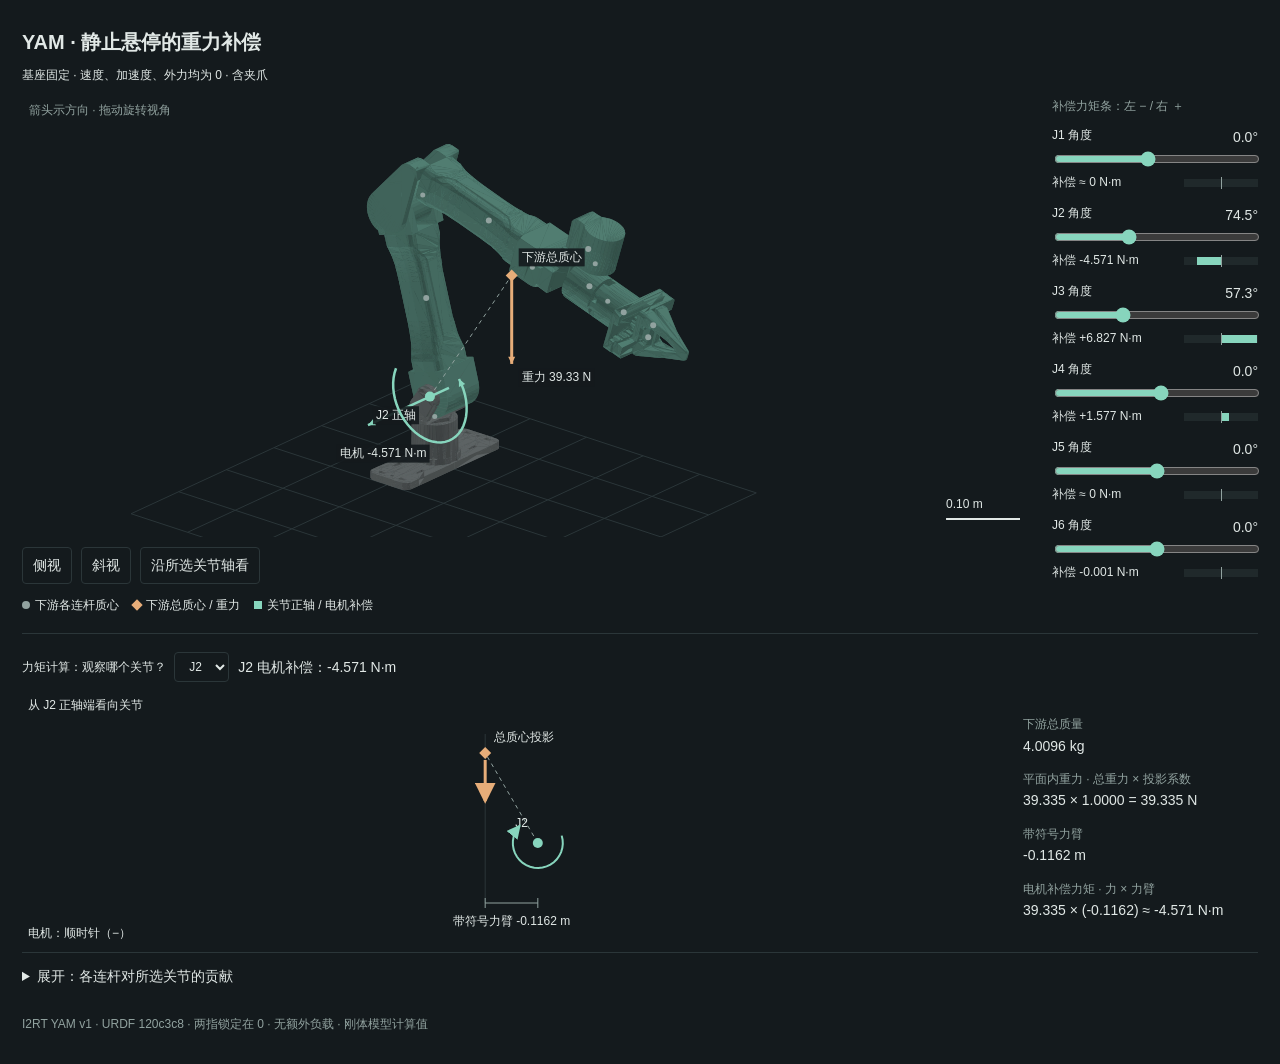
==== docs/labs/gravity.html @ b7fd0e37 "Publish interactive robot dynamics course" ====
<!doctype html><html lang="zh-CN"><head><meta charset="utf-8"><meta name="viewport" content="width=device-width,initial-scale=1"><title>YAM 重力补偿实验</title><style>
:root{color-scheme:dark;--foreground:#e1e8e6;--muted:#20292b;--muted-foreground:#91a29f;--background:#141a1d;--border:#2b3639;--viz-series-1:#87d5bd;--viz-series-2:#e7ad79}
*{box-sizing:border-box}body{margin:0;padding:18px 22px;background:var(--background);color:var(--foreground);font:14px/1.6 'PingFang SC','Microsoft YaHei',sans-serif}h3{font-size:20px}button,input,select{font:inherit}button{cursor:pointer}button,select{border:1px solid var(--border);background:var(--background);border-radius:4px;color:var(--foreground);padding:6px 10px}input[type=range]{width:100%;accent-color:var(--viz-series-1)}.text-small{font-size:12px}.tabular-nums{font-variant-numeric:tabular-nums}.viz-row,.viz-controls{display:flex;gap:9px;flex-wrap:wrap;align-items:center;margin:10px 0}.form-label{font-size:12px}.form-select{margin-left:5px}.table-responsive{overflow:auto}table{border-collapse:collapse;width:100%;font-size:12px}td,th{text-align:left;padding:8px;border-bottom:1px solid var(--border)}hr{border:0;border-top:1px solid var(--border);margin:18px 0}details{border-top:1px solid var(--border);padding:12px 0}summary{cursor:pointer}button:focus-visible,input:focus-visible,select:focus-visible{outline:3px solid #b87326;outline-offset:3px}@media(max-width:580px){body{padding:14px 12px}}
</style></head><body><!-- I2RT model and reduced geometry: MIT License

Copyright (c) I2RT Robotics

Permission is hereby granted, free of charge, to any person obtaining a copy of this software and associated documentation files (the “Software”), to deal in the Software without restriction, including without limitation the rights to use, copy, modify, merge, publish, distribute, sublicense, and/or sell copies of the Software, and to permit persons to whom the Software is furnished to do so, subject to the following conditions:

The above copyright notice and this permission notice shall be included in all copies or substantial portions of the Software.

THE SOFTWARE IS PROVIDED “AS IS”, WITHOUT WARRANTY OF ANY KIND, EXPRESS OR IMPLIED, INCLUDING BUT NOT LIMITED TO THE WARRANTIES OF MERCHANTABILITY, FITNESS FOR A PARTICULAR PURPOSE AND NONINFRINGEMENT. IN NO EVENT SHALL THE AUTHORS OR COPYRIGHT HOLDERS BE LIABLE FOR ANY CLAIM, DAMAGES OR OTHER LIABILITY, WHETHER IN AN ACTION OF CONTRACT, TORT OR OTHERWISE, ARISING FROM, OUT OF OR IN CONNECTION WITH THE SOFTWARE OR THE USE OR OTHER DEALINGS IN THE SOFTWARE.
 --><div id="yam-gravity-explorer">
  <h3>YAM · 静止悬停的重力补偿</h3>
  <div class="text-small">基座固定 · 速度、加速度、外力均为 0 · 含夹爪</div>
  <div class="yg-main">
    <div class="yg-scene">
      <canvas id="yg-canvas" role="img" aria-label="YAM 机械臂：所选关节轴、下游连杆、总质心和重力；拖动可旋转视角"></canvas>
      <div class="viz-row">
        <button type="button" class="btn btn-ghost" id="yg-side">侧视</button>
        <button type="button" class="btn btn-ghost" id="yg-iso">斜视</button>
        <button type="button" class="btn btn-ghost" id="yg-axis">沿所选关节轴看</button>
      </div>
      <div class="yg-legend text-small"><span><i class="yg-dot"></i>下游各连杆质心</span><span><i class="yg-com"></i>下游总质心 / 重力</span><span><i class="yg-axis"></i>关节正轴 / 电机补偿</span></div>
    </div>
    <div><div class="text-small yg-bar-caption">补偿力矩条：左 − / 右 ＋</div><div id="yg-sliders" aria-label="六个关节角度与重力补偿力矩"></div></div>
  </div>
  <hr>
  <div class="viz-controls">
    <label class="form-label" for="yg-selected">力矩计算：观察哪个关节？
      <select class="form-select" id="yg-selected"><option value="0">J1</option><option value="1" selected>J2</option><option value="2">J3</option><option value="3">J4</option><option value="4">J5</option><option value="5">J6</option></select>
    </label>
    <div id="yg-result" class="tabular-nums" aria-live="polite"></div>
  </div>
  <div class="yg-calculation">
    <svg id="yg-plane" role="img" aria-label="从关节正轴端向关节看：重力在转动平面内的分量、带符号力臂与电机补偿方向"></svg>
    <div class="yg-numbers tabular-nums">
      <div><span class="text-small">下游总质量</span><div id="yg-mass"></div></div>
      <div><span class="text-small" data-tooltip="投影系数为关节轴与重力夹角的正弦；重力垂直关节轴时为 1，平行时为 0。">平面内重力 · 总重力 × 投影系数</span><div id="yg-force"></div></div>
      <div><span class="text-small">带符号力臂</span><div id="yg-arm"></div></div>
      <div><span class="text-small">电机补偿力矩 · 力 × 力臂</span><div id="yg-product"></div></div>
    </div>
  </div>
  <details id="yg-breakdown">
    <summary>展开：各连杆对所选关节的贡献</summary>
    <svg id="yg-contributions" role="img" aria-label="下游各连杆对所选关节的重力补偿力矩贡献"></svg>
    <div class="table-responsive"><table class="table table-sm tabular-nums"><thead><tr><th>URDF 连杆</th><th>质量 / kg</th><th>带符号力臂 / m</th><th>补偿 / N·m</th></tr></thead><tbody id="yg-link-rows"></tbody><tfoot><tr><th>合计</th><td id="yg-mass-sum"></td><td>—</td><td id="yg-torque-sum"></td></tr></tfoot></table></div>
  </details>
  <div class="yg-source text-small">I2RT YAM v1 · URDF 120c3c8 · 两指锁定在 0 · 无额外负载 · 刚体模型计算值</div>
</div>
<style>
 #yam-gravity-explorer { display:flow-root; width:100%; color:var(--foreground); padding-bottom:12px; }
 #yam-gravity-explorer h3 { margin:8px 0; }
 #yam-gravity-explorer .yg-main { display:grid; grid-template-columns:minmax(0,1fr) 206px; gap:18px; margin:12px 0; }
 #yam-gravity-explorer .yg-scene { min-width:0; }
 #yam-gravity-explorer #yg-canvas { width:100%; height:440px; display:block; touch-action:none; cursor:grab; }
 #yam-gravity-explorer #yg-sliders { display:grid; grid-template-columns:1fr; gap:12px; align-content:start; }
 #yam-gravity-explorer .yg-bar-caption { margin-bottom:10px; color:var(--muted-foreground); }
 #yam-gravity-explorer .yg-slider-head { display:flex; justify-content:space-between; gap:8px; }
 #yam-gravity-explorer .yg-torque { display:flex; align-items:center; justify-content:space-between; gap:10px; }
 #yam-gravity-explorer .yg-meter { width:74px; flex-shrink:0; height:8px; position:relative; background:var(--muted); }
 #yam-gravity-explorer .yg-meter:after { content:''; position:absolute; left:50%; top:-2px; height:12px; width:1px; background:var(--muted-foreground); }
 #yam-gravity-explorer .yg-meter-fill { position:absolute; height:8px; background:var(--viz-series-1); }
 #yam-gravity-explorer .yg-legend { display:flex; flex-wrap:wrap; gap:6px 14px; margin-top:12px; }
 #yam-gravity-explorer .yg-legend span { display:flex; align-items:center; gap:5px; }
 #yam-gravity-explorer .yg-legend i { display:inline-block; width:8px; height:8px; }
 #yam-gravity-explorer .yg-dot { background:var(--muted-foreground); border-radius:50%; }
 #yam-gravity-explorer .yg-com { background:var(--viz-series-2); transform:rotate(45deg); }
 #yam-gravity-explorer .yg-axis { background:var(--viz-series-1); }
 #yam-gravity-explorer .yg-calculation { display:grid; grid-template-columns:minmax(0,1fr) 235px; gap:22px; align-items:center; margin:12px 0; }
 #yam-gravity-explorer .yg-numbers { display:grid; gap:10px; }
 #yam-gravity-explorer #yg-plane, #yam-gravity-explorer #yg-contributions { display:block; width:100%; }
 #yam-gravity-explorer #yg-contributions { margin-top:12px; }
 #yam-gravity-explorer .yg-source { margin-top:16px; color:var(--muted-foreground); }
 #yam-gravity-explorer .yg-numbers .text-small { color:var(--muted-foreground); }
 @media(max-width:580px) {
   #yam-gravity-explorer .yg-main { grid-template-columns:1fr; gap:16px; }
   #yam-gravity-explorer #yg-canvas { height:330px; }
   #yam-gravity-explorer #yg-sliders { grid-template-columns:repeat(2,minmax(0,1fr)); gap:18px 16px; }
   #yam-gravity-explorer .yg-calculation { grid-template-columns:1fr; gap:10px; }
   #yam-gravity-explorer .yg-numbers { grid-template-columns:repeat(2,minmax(0,1fr)); gap:12px; }
   #yam-gravity-explorer .yg-torque { flex-wrap:wrap; gap:4px; }
 }
</style>
<script>
/* Rigid-body inverse dynamics in world coordinates. SI units throughout. */
const YamDynamics = (() => {
  const add=(a,b)=>a.map((x,i)=>x+b[i]), sub=(a,b)=>a.map((x,i)=>x-b[i]), scale=(a,s)=>a.map(x=>x*s);
  const dot=(a,b)=>a.reduce((s,x,i)=>s+x*b[i],0), cross=(a,b)=>[a[1]*b[2]-a[2]*b[1],a[2]*b[0]-a[0]*b[2],a[0]*b[1]-a[1]*b[0]];
  const eye=()=>[[1,0,0],[0,1,0],[0,0,1]], zeros=n=>Array(n).fill(0);
  const transpose=A=>A[0].map((_,i)=>A.map(r=>r[i]));
  const mv=(A,v)=>A.map(r=>dot(r,v));
  const mm=(A,B)=>A.map(r=>transpose(B).map(c=>dot(r,c)));
  const axisRot=(axis,t)=>{
    const [x,y,z]=axis, c=Math.cos(t),s=Math.sin(t),d=1-c;
    return [[c+x*x*d,x*y*d-z*s,x*z*d+y*s],[y*x*d+z*s,c+y*y*d,y*z*d-x*s],[z*x*d-y*s,z*y*d+x*s,c+z*z*d]];
  };
  const rpy=([r,p,y])=>mm(mm(axisRot([0,0,1],y),axisRot([0,1,0],p)),axisRot([1,0,0],r));
  function forward(model,q,qd=zeros(6),qdd=zeros(6)) {
    const frames={}; const root=model.links[model.root];
    frames[model.root]={p:[0,0,0],R:eye(),w:[0,0,0],alpha:[0,0,0],a:[0,0,0],ancestors:[],link:root};
    const axes=[], origins=[], jointFrames=[];
    let active=0;
    for (const joint of model.joints) {
      const parent=frames[joint.parent], arm=mv(parent.R,joint.origin.xyz), p=add(parent.p,arm);
      const R0=mm(parent.R,rpy(joint.origin.rpy)), axis=mv(R0,joint.axis);
      let R=R0, w=parent.w.slice(),alpha=parent.alpha.slice();
      let a=add(parent.a,add(cross(parent.alpha,arm),cross(parent.w,cross(parent.w,arm))));
      const ancestors=parent.ancestors.slice();
      if(joint.active) {
        R=mm(R0,axisRot(joint.axis,q[active]));
        w=add(parent.w,scale(axis,qd[active]));
        alpha=add(parent.alpha,add(scale(axis,qdd[active]),scale(cross(parent.w,axis),qd[active])));
        ancestors.push(active);axes.push(axis);origins.push(p);jointFrames.push({p,axis,R,name:joint.name});active++;
      }
      if(!joint.active && joint.lockedPosition!==0) throw Error('This demo locks both fingers at zero.');
      frames[joint.child]={p,R,w,alpha,a,ancestors,link:model.links[joint.child]};
    }
    for(const frame of Object.values(frames)) {
      const rc=mv(frame.R,frame.link.inertial.xyz);
      frame.com=add(frame.p,rc);
      frame.ac=add(frame.a,add(cross(frame.alpha,rc),cross(frame.w,cross(frame.w,rc))));
      const Ri=mm(frame.R,rpy(frame.link.inertial.rpy));
      frame.Iworld=mm(mm(Ri,frame.link.inertia),transpose(Ri));
    }
    const tcpFrame=frames[model.tcpLink];
    const tcp=add(tcpFrame.p,mv(tcpFrame.R,model.tcpOffset));
    const Jv=axes.map((axis,j)=>cross(axis,sub(tcp,origins[j])));
    return {frames,axes,origins,jointFrames,tcp,Jv};
  }
  function inverse(model,q,qd,qdd,gravity=[0,0,-9.81]) {
    const fk=forward(model,q,qd,qdd), tau=zeros(6), byLink={};
    for(const [name,f] of Object.entries(fk.frames)) {
      const F=scale(sub(f.ac,gravity),f.link.mass);
      const N=add(mv(f.Iworld,f.alpha),cross(f.w,mv(f.Iworld,f.w)));
      const row=zeros(6);
      for(const j of f.ancestors) row[j]=dot(fk.axes[j],add(cross(sub(f.com,fk.origins[j]),F),N));
      row.forEach((x,j)=>tau[j]+=x);byLink[name]=row;
    }
    return {tau,byLink,fk};
  }
  function mass(model,q) {
    const Z=zeros(6), M=Array.from({length:6},()=>zeros(6));
    for(let j=0;j<6;j++){const a=zeros(6);a[j]=1;const col=inverse(model,q,Z,a,[0,0,0]).tau;for(let i=0;i<6;i++)M[i][j]=col[i];}
    return M;
  }
  function external(fk,force=[0,0,0],moment=[0,0,0]) {
    return fk.axes.map((axis,j)=>dot(fk.Jv[j],force)+dot(axis,moment));
  }
  function compute(model,q,qd,qdd,force=[0,0,0],moment=[0,0,0],gravity=[0,0,-9.81]) {
    const Z=zeros(6),G=inverse(model,q,Z,Z,gravity),C=inverse(model,q,qd,Z,[0,0,0]);
    const A=inverse(model,q,Z,qdd,[0,0,0]),M=mass(model,q),ext=external(G.fk,force,moment);
    const tau=A.tau.map((v,i)=>v+C.tau[i]+G.tau[i]-ext[i]);
    return {M,acc:A.tau,vel:C.tau,g:G.tau,ext,tau,fk:G.fk,gravityByLink:G.byLink};
  }
  function massFromJacobians(model,q) {
    const fk=forward(model,q),M=Array.from({length:6},()=>zeros(6));
    for(const f of Object.values(fk.frames)) for(const i of f.ancestors) for(const j of f.ancestors) {
      const vi=cross(fk.axes[i],sub(f.com,fk.origins[i])),vj=cross(fk.axes[j],sub(f.com,fk.origins[j]));
      M[i][j]+=f.link.mass*dot(vi,vj)+dot(fk.axes[i],mv(f.Iworld,fk.axes[j]));
    }
    return M;
  }
  const potential=(model,q)=>Object.values(forward(model,q).frames).reduce((v,f)=>v+f.link.mass*9.81*f.com[2],0);
  function coriolisMatrix(model,q,v) {
    const eps=1e-5, derivatives=[];
    for(let k=0;k<6;k++){
      const p=q.slice(),m=q.slice();p[k]+=eps;m[k]-=eps;
      const P=massFromJacobians(model,p),N=massFromJacobians(model,m);
      derivatives.push(P.map((row,i)=>row.map((x,j)=>(x-N[i][j])/(2*eps))));
    }
    return Array.from({length:6},(_,i)=>Array.from({length:6},(_,j)=>v.reduce((sum,vk,k)=>sum+.5*(derivatives[k][i][j]+derivatives[j][i][k]-derivatives[i][j][k])*vk,0)));
  }
  return {add,sub,scale,dot,cross,eye,transpose,mv,mm,axisRot,rpy,forward,inverse,mass,external,compute,massFromJacobians,potential,coriolisMatrix};
})();
if(typeof module!=='undefined' && module.exports)module.exports=YamDynamics;

const YAM_GRAVITY_MODEL = {"name":"I2RT YAM v1","commit":"120c3c81400171174604e503943f8d1ebc891058","source":"https://github.com/i2rt-robotics/i2rt/blob/120c3c81400171174604e503943f8d1ebc891058/i2rt/robot_models/arm/yam/v1/yam.urdf","root":"base","tcpLink":"gripper","tcpOffset":[0,0,0],"links":{"base":{"name":"base","mass":0.873654,"inertial":{"xyz":[-3.8391e-05,2.4007e-05,0.024768],"rpy":[0.0,1.5708,3.1416]},"inertia":[[0.00157059,-9.4753e-07,2.04071e-07],[-9.4753e-07,0.000678307,2.44292e-07],[2.04071e-07,2.44292e-07,0.00169404]],"visual":{"xyz":[0.037496,0.046401,0.1875],"rpy":[0.0,1.5708,3.1416]},"mesh":{"vertices":[[0.11596,0.0168,0.04555],[0.1162,0.01742,0.04904],[0.11601,0.02225,0.04368],[0.11583,0.01868,0.05089],[0.11592,0.02196,0.05608],[0.1144,0.02527,0.02474],[0.1144,0.02486,0.0289],[0.1144,0.02438,0.03556],[0.11522,0.02404,0.04057],[0.11532,0.02431,0.04517],[0.1152,0.02525,0.05027],[0.11614,0.02269,0.05626],[0.1144,0.03119,0.02033],[0.1144,0.02911,0.02447],[0.1144,0.02927,0.02941],[0.1144,0.02765,0.03442],[0.1144,0.02765,0.04057],[0.1144,0.02926,0.04556],[0.11461,0.02888,0.05056],[0.1144,0.03112,0.0546],[0.1144,0.03708,0.01686],[0.1144,0.0347,0.01954],[0.1144,0.03333,0.0237],[0.1144,0.03333,0.05129],[0.1144,0.03473,0.05542],[0.1144,0.03707,0.05812],[0.1144,0.03919,0.01572],[0.1144,0.04018,0.01961],[0.1144,0.04011,0.05536],[0.1144,0.03964,0.0594],[0.1144,0.04614,0.01213],[0.1144,0.04382,0.01404],[0.1144,0.0458,0.01853],[0.1144,0.04577,0.05646],[0.1144,0.04385,0.06097],[0.1144,0.04614,0.06286],[0.1144,0.04769,0.01236],[0.1144,0.04915,0.01411],[0.1144,0.05036,0.01901],[0.1144,0.05041,0.05598],[0.1144,0.04921,0.06086],[0.1144,0.04769,0.06264],[0.1144,0.05506,0.01646],[0.1144,0.05607,0.01926],[0.1144,0.05607,0.05573],[0.1144,0.05515,0.05852],[0.1144,0.05935,0.01985],[0.1144,0.06132,0.02585],[0.1144,0.0613,0.04916],[0.1144,0.05941,0.05514],[0.1144,0.06321,0.02182],[0.1144,0.06553,0.02355],[0.1144,0.06354,0.02943],[0.1144,0.06523,0.03516],[0.1144,0.06523,0.03986],[0.1144,0.06353,0.04558],[0.1144,0.06548,0.05148],[0.1144,0.06337,0.05299],[0.1144,0.06848,0.02556],[0.1144,0.06796,0.02896],[0.1144,0.06874,0.03561],[0.1144,0.0688,0.03969],[0.1144,0.06794,0.0461],[0.1144,0.06848,0.04943],[0.1195,0.01742,0.02595],[0.1195,0.016,0.0307],[0.1195,0.01525,0.03581],[0.1195,0.01525,0.03919],[0.1195,0.01644,0.04509],[0.1195,0.02058,0.01999],[0.1195,0.01883,0.02288],[0.1195,0.02223,0.04348],[0.1195,0.02178,0.05641],[0.1195,0.02364,0.01623],[0.1195,0.02529,0.02474],[0.1195,0.02485,0.0289],[0.1195,0.02425,0.03562],[0.1195,0.02405,0.04018],[0.1195,0.02304,0.04294],[0.1195,0.02274,0.0563],[0.1195,0.02378,0.05892],[0.1195,0.03032,0.01076],[0.1195,0.02752,0.01266],[0.1195,0.03115,0.02036],[0.1195,0.02847,0.02386],[0.1195,0.02891,0.03027],[0.1195,0.02765,0.03442],[0.1195,0.02765,0.04057],[0.1195,0.02882,0.0445],[0.1195,0.02855,0.05122],[0.1195,0.03122,0.0547],[0.1195,0.02752,0.06233],[0.1195,0.03032,0.06423],[0.1195,0.03391,0.00894],[0.1195,0.03709,0.01686],[0.1195,0.03463,0.01913],[0.1195,0.03333,0.0237],[0.1195,0.03333,0.05129],[0.1195,0.03478,0.05568],[0.1195,0.0371,0.05815],[0.1195,0.03398,0.06608],[0.1195,0.03969,0.00703],[0.1195,0.03956,0.01562],[0.1195,0.04036,0.01956],[0.1195,0.04036,0.05543],[0.1195,0.03918,0.05927],[0.1195,0.03969,0.06797],[0.1195,0.04461,0.00639],[0.1195,0.04613,0.01213],[0.1195,0.04385,0.014],[0.1195,0.04467,0.01859],[0.1195,0.04537,0.05644],[0.1195,0.04384,0.06097],[0.1195,0.04613,0.06286],[0.1195,0.04461,0.0686],[0.1195,0.04977,0.00648],[0.1195,0.0477,0.01236],[0.1195,0.0492,0.01412],[0.1195,0.05047,0.01901],[0.1195,0.05047,0.05598],[0.1195,0.04912,0.0609],[0.1195,0.0477,0.06263],[0.1195,0.04977,0.06851],[0.1195,0.05311,0.00703],[0.1195,0.05636,0.00793],[0.1195,0.05518,0.01648],[0.1195,0.05633,0.01895],[0.1195,0.05633,0.05605],[0.1195,0.05509,0.05853],[0.1195,0.05636,0.06706],[0.1195,0.05311,0.06797],[0.1195,0.06117,0.01007],[0.1195,0.05962,0.01951],[0.1195,0.06083,0.02524],[0.1195,0.06083,0.04975],[0.1195,0.05957,0.05552],[0.1195,0.06119,0.06492],[0.1195,0.06528,0.01266],[0.1195,0.06337,0.022],[0.1195,0.06542,0.0235],[0.1195,0.06413,0.0308],[0.1195,0.06526,0.03545],[0.1195,0.06526,0.03955],[0.1195,0.06398,0.0445],[0.1195,0.06547,0.05146],[0.1195,0.06319,0.0532],[0.1195,0.06528,0.06233],[0.1195,0.06909,0.01614],[0.1195,0.07222,0.01999],[0.1195,0.06847,0.02556],[0.1195,0.06792,0.02878],[0.1195,0.06877,0.03543],[0.1195,0.0688,0.03956],[0.1195,0.06795,0.0461],[0.1195,0.06847,0.04943],[0.1195,0.07222,0.05501],[0.1195,0.06916,0.05877],[0.1195,0.07468,0.02442],[0.1195,0.07678,0.03059],[0.1195,0.07681,0.04429],[0.1195,0.0746,0.05075],[0.1195,0.07755,0.03581],[0.1195,0.07755,0.03919],[0.1665,0.02095,0.01982],[0.1665,0.02097,0.0552],[0.1665,0.03242,0.00966],[0.1665,0.03241,0.06534],[0.1665,0.03343,0.00939],[0.1665,0.03344,0.0656],[0.1665,0.05947,0.00942],[0.1665,0.0595,0.06561],[0.1665,0.07184,0.01981],[0.1665,0.07185,0.05517],[0.1688,0.01566,0.02076],[0.1688,0.01488,0.02586],[0.1688,0.0149,0.04911],[0.1688,0.01567,0.05424],[0.1688,0.01991,0.01462],[0.1688,0.01979,0.01891],[0.1688,0.01883,0.02288],[0.1688,0.01883,0.05211],[0.1688,0.01978,0.05607],[0.1688,0.01993,0.0604],[0.1688,0.02519,0.01161],[0.1688,0.02443,0.01479],[0.1688,0.02444,0.06023],[0.1688,0.02566,0.06359],[0.1688,0.03112,0.00694],[0.1688,0.03121,0.00935],[0.1688,0.0312,0.06568],[0.1688,0.03096,0.06813],[0.1688,0.03357,0.0067],[0.1688,0.03422,0.00814],[0.1688,0.03431,0.06687],[0.1688,0.03358,0.06838],[0.1688,0.04045,0.00428],[0.1688,0.03895,0.06874],[0.1688,0.04506,0.07146],[0.1688,0.05176,0.00466],[0.1688,0.04985,0.07096],[0.1688,0.0532,0.00393],[0.1688,0.05636,0.00793],[0.1688,0.05636,0.06706],[0.1688,0.05444,0.06914],[0.1688,0.05975,0.00672],[0.1688,0.06016,0.00859],[0.1688,0.06019,0.06642],[0.1688,0.06011,0.06796],[0.1688,0.06432,0.00743],[0.1688,0.06544,0.01155],[0.1688,0.06697,0.01299],[0.1688,0.06697,0.06201],[0.1688,0.06552,0.06338],[0.1688,0.06427,0.06759],[0.1688,0.07029,0.01192],[0.1688,0.06862,0.01508],[0.1688,0.07187,0.01846],[0.1688,0.07188,0.05656],[0.1688,0.06869,0.05978],[0.1688,0.07027,0.0631],[0.1688,0.07289,0.01462],[0.1688,0.07375,0.01923],[0.1688,0.07582,0.02575],[0.1688,0.07585,0.0492],[0.1688,0.07374,0.05578],[0.1688,0.07287,0.0604],[0.1688,0.07851,0.02559],[0.1688,0.07851,0.04942],[0.1775,-0.05331,0.01062],[0.1775,-0.0536,0.023],[0.1775,-0.0536,0.03],[0.1775,-0.0536,0.045],[0.1775,-0.0536,0.052],[0.1775,-0.0536,0.0625],[0.1775,-0.05311,0.06535],[0.1775,-0.05012,0.00511],[0.1775,-0.0501,0.023],[0.1775,-0.0501,0.03],[0.1775,-0.0501,0.045],[0.1775,-0.0501,0.052],[0.1775,-0.05036,0.06662],[0.1775,-0.04984,0.07014],[0.1775,-0.0436,0.0025],[0.1775,-0.04567,0.00275],[0.1775,-0.04507,0.0154],[0.1775,-0.0466,0.0225],[0.1775,-0.04513,0.02455],[0.1775,-0.04501,0.03538],[0.1775,-0.04503,0.03959],[0.1775,-0.04519,0.05052],[0.1775,-0.0466,0.0575],[0.1775,-0.04505,0.05963],[0.1775,-0.04508,0.07231],[0.1775,-0.04128,0.01595],[0.1775,-0.0406,0.0225],[0.1775,-0.04128,0.02409],[0.1775,-0.04119,0.03607],[0.1775,-0.04127,0.03911],[0.1775,-0.04122,0.05104],[0.1775,-0.0406,0.0575],[0.1775,-0.04134,0.05918],[0.1775,-0.0286,0.0025],[0.1775,-0.0286,0.023],[0.1775,-0.0286,0.03],[0.1775,-0.0286,0.045],[0.1775,-0.0286,0.052],[0.1775,-0.0286,0.0665],[0.1775,-0.0286,0.0725],[0.1775,-0.01543,0.01555],[0.1775,-0.01547,0.01943],[0.1775,-0.0154,0.05552],[0.1775,-0.01548,0.05941],[0.1775,-0.00311,0.01456],[0.1775,-0.00316,0.02044],[0.1775,-0.00309,0.05456],[0.1775,-0.00316,0.06044],[0.1775,-0.00121,0.01598],[0.1775,-0.00124,0.01904],[0.1775,-0.00124,0.05595],[0.1775,-0.00122,0.05903],[0.1775,0.01566,0.02076],[0.1775,0.01462,0.02543],[0.1775,0.0161,0.03023],[0.1775,0.01525,0.03581],[0.1775,0.01525,0.03919],[0.1775,0.01609,0.0447],[0.1775,0.0146,0.04961],[0.1775,0.01567,0.05424],[0.1775,0.01991,0.01462],[0.1775,0.02014,0.01905],[0.1775,0.02013,0.05585],[0.1775,0.01993,0.0604],[0.1775,0.02574,0.01151],[0.1775,0.02484,0.01436],[0.1775,0.02485,0.06067],[0.1775,0.02622,0.06472],[0.1775,0.03179,0.00722],[0.1775,0.03144,0.00922],[0.1775,0.02752,0.01266],[0.1775,0.02752,0.06233],[0.1775,0.03141,0.0659],[0.1775,0.03161,0.06798],[0.1775,0.03365,0.00658],[0.1775,0.03374,0.00886],[0.1775,0.03366,0.06609],[0.1775,0.03329,0.06797],[0.1775,0.0404,0.00404],[0.1775,0.03921,0.0686],[0.1775,0.0464,0.0025],[0.1775,0.04471,0.00639],[0.1775,0.04485,0.07019],[0.1775,0.05158,0.00477],[0.1775,0.04978,0.06992],[0.1775,0.05328,0.00334],[0.1775,0.05392,0.06874],[0.1775,0.05963,0.00679],[0.1775,0.06006,0.00878],[0.1775,0.05988,0.06615],[0.1775,0.06004,0.06778],[0.1775,0.06432,0.00743],[0.1775,0.06547,0.01158],[0.1775,0.06607,0.01283],[0.1775,0.06611,0.06216],[0.1775,0.0656,0.06437],[0.1775,0.06427,0.06759],[0.1775,0.07029,0.01192],[0.1775,0.06818,0.01465],[0.1775,0.07177,0.01918],[0.1775,0.07177,0.05579],[0.1775,0.06819,0.06032],[0.1775,0.07027,0.0631],[0.1775,0.07289,0.01462],[0.1775,0.07344,0.01936],[0.1775,0.0769,0.02688],[0.1775,0.07672,0.03031],[0.1775,0.0767,0.04476],[0.1775,0.07684,0.04811],[0.1775,0.07358,0.05579],[0.1775,0.07287,0.0604],[0.1775,0.07845,0.02513],[0.1775,0.07755,0.03581],[0.1775,0.07755,0.03919],[0.1775,0.07844,0.04985],[0.1775,0.09452,0.0156],[0.1775,0.09453,0.0194],[0.1775,0.09457,0.05556],[0.1775,0.0945,0.05939],[0.1775,0.10688,0.01456],[0.1775,0.10686,0.02044],[0.1775,0.10691,0.05456],[0.1775,0.10686,0.06044],[0.1775,0.10875,0.01593],[0.1775,0.10874,0.01908],[0.1775,0.10874,0.05591],[0.1775,0.10875,0.05906],[0.1775,0.1214,0.0025],[0.1775,0.1214,0.023],[0.1775,0.1214,0.03],[0.1775,0.1214,0.045],[0.1775,0.1214,0.052],[0.1775,0.1214,0.0665],[0.1775,0.1214,0.0725],[0.1775,0.1364,0.0025],[0.1775,0.13745,0.00255],[0.1775,0.13497,0.0154],[0.1775,0.1334,0.0225],[0.1775,0.13486,0.02455],[0.1775,0.13498,0.03538],[0.1775,0.13497,0.03959],[0.1775,0.1348,0.05053],[0.1775,0.1334,0.0575],[0.1775,0.13494,0.05963],[0.1775,0.13684,0.07247],[0.1775,0.14039,0.00344],[0.1775,0.13866,0.01587],[0.1775,0.1394,0.0225],[0.1775,0.13872,0.0241],[0.1775,0.13881,0.03607],[0.1775,0.13873,0.03911],[0.1775,0.13878,0.05104],[0.1775,0.1394,0.0575],[0.1775,0.13866,0.05922],[0.1775,0.14032,0.07158],[0.1775,0.1441,0.00623],[0.1775,0.14612,0.01072],[0.1775,0.1464,0.023],[0.1775,0.1464,0.03],[0.1775,0.1464,0.045],[0.1775,0.1464,0.052],[0.1775,0.1464,0.0625],[0.1775,0.14573,0.06587],[0.1775,0.14385,0.06912],[0.1875,-0.05327,0.0104],[0.1875,-0.0536,0.023],[0.1875,-0.0536,0.03],[0.1875,-0.0536,0.045],[0.1875,-0.0536,0.052],[0.1875,-0.0536,0.0625],[0.1875,-0.05311,0.06535],[0.1875,-0.05003,0.00503],[0.1875,-0.0501,0.023],[0.1875,-0.0501,0.03],[0.1875,-0.0501,0.045],[0.1875,-0.0501,0.052],[0.1875,-0.05036,0.06662],[0.1875,-0.04984,0.07014],[0.1875,-0.0436,0.0025],[0.1875,-0.04567,0.00275],[0.1875,-0.04511,0.01544],[0.1875,-0.0466,0.0225],[0.1875,-0.04513,0.02455],[0.1875,-0.04501,0.03538],[0.1875,-0.04503,0.03959],[0.1875,-0.04522,0.05057],[0.1875,-0.0466,0.0575],[0.1875,-0.04505,0.05963],[0.1875,-0.04508,0.07231],[0.1875,-0.04131,0.0159],[0.1875,-0.0406,0.0225],[0.1875,-0.04128,0.0241],[0.1875,-0.04126,0.03591],[0.1875,-0.04124,0.03903],[0.1875,-0.04124,0.05101],[0.1875,-0.0406,0.0575],[0.1875,-0.04134,0.05918],[0.1875,-0.0286,0.0025],[0.1875,-0.0286,0.023],[0.1875,-0.0286,0.03],[0.1875,-0.0286,0.045],[0.1875,-0.0286,0.052],[0.1875,-0.0286,0.0665],[0.1875,-0.0286,0.0725],[0.1875,-0.01548,0.01558],[0.1875,-0.0154,0.01947],[0.1875,-0.01547,0.05556],[0.1875,-0.01543,0.05943],[0.1875,-0.00315,0.01455],[0.1875,-0.00309,0.02043],[0.1875,-0.00315,0.05455],[0.1875,-0.0031,0.06043],[0.1875,-0.00125,0.01594],[0.1875,-0.00126,0.01908],[0.1875,-0.00126,0.05591],[0.1875,-0.00125,0.05906],[0.1875,0.0464,0.0025],[0.1875,0.0464,0.023],[0.1875,0.0464,0.03],[0.1875,0.0464,0.045],[0.1875,0.0464,0.052],[0.1875,0.0464,0.0665],[0.1875,0.0464,0.0725],[0.1875,0.09454,0.01557],[0.1875,0.0946,0.01947],[0.1875,0.09453,0.05556],[0.1875,0.09458,0.05945],[0.1875,0.10686,0.01455],[0.1875,0.10691,0.02043],[0.1875,0.10684,0.05455],[0.1875,0.10691,0.06043],[0.1875,0.10875,0.01593],[0.1875,0.10874,0.01908],[0.1875,0.10874,0.05591],[0.1875,0.10875,0.05906],[0.1875,0.1214,0.0025],[0.1875,0.1214,0.023],[0.1875,0.1214,0.03],[0.1875,0.1214,0.045],[0.1875,0.1214,0.052],[0.1875,0.1214,0.0665],[0.1875,0.1214,0.0725],[0.1875,0.1364,0.0025],[0.1875,0.13745,0.00255],[0.1875,0.13493,0.01545],[0.1875,0.1334,0.0225],[0.1875,0.13486,0.02454],[0.1875,0.13498,0.03538],[0.1875,0.13497,0.03959],[0.1875,0.13477,0.05057],[0.1875,0.1334,0.0575],[0.1875,0.13494,0.05963],[0.1875,0.13675,0.07248],[0.1875,0.14039,0.00344],[0.1875,0.13864,0.01582],[0.1875,0.1394,0.0225],[0.1875,0.13872,0.0241],[0.1875,0.13874,0.03591],[0.1875,0.13876,0.03903],[0.1875,0.13876,0.051],[0.1875,0.1394,0.0575],[0.1875,0.13866,0.05922],[0.1875,0.14042,0.07153],[0.1875,0.1441,0.00623],[0.1875,0.14612,0.01072],[0.1875,0.1464,0.023],[0.1875,0.1464,0.03],[0.1875,0.1464,0.045],[0.1875,0.1464,0.052],[0.1875,0.1464,0.0625],[0.1875,0.14574,0.06582],[0.1875,0.14385,0.06913]],"triangles":[[296,303,302],[296,297,303],[165,167,303],[192,303,167],[192,191,302],[191,187,296],[187,188,297],[165,297,188],[297,296,187],[296,302,191],[302,303,192],[303,297,165],[178,184,183],[178,183,177],[173,174,178],[192,195,191],[178,174,179],[187,183,188],[173,280,281],[281,174,173],[280,173,178],[289,178,177],[288,177,183],[292,183,187],[302,191,195],[195,306,302],[187,296,292],[183,292,288],[177,288,289],[178,289,280],[292,293,298],[298,297,292],[292,297,188],[293,292,183],[183,184,293],[188,183,292],[178,289,163],[285,68,67],[284,67,66],[283,66,65],[293,73,82],[309,107,115],[321,137,147],[334,158,161],[340,161,162],[341,162,159],[329,156,146],[314,130,122],[312,122,114],[310,114,106],[299,91,80],[206,136,170],[322,146,212],[136,206,212],[212,146,136],[218,156,329],[155,156,172],[218,217,172],[172,156,218],[223,160,172],[172,160,155],[335,159,223],[223,159,160],[157,158,222],[334,333,222],[222,158,334],[148,157,171],[222,216,171],[171,157,222],[215,147,171],[171,147,148],[326,147,215],[131,137,209],[321,320,209],[209,137,321],[169,131,205],[201,124,169],[169,124,131],[200,123,124],[311,115,198],[123,200,198],[198,115,123],[101,107,195],[309,306,195],[195,107,309],[192,93,101],[167,93,192],[188,81,165],[93,167,165],[165,81,93],[298,82,188],[188,82,81],[184,73,293],[69,73,163],[184,178,163],[163,73,184],[179,70,163],[163,70,69],[174,64,70],[282,65,174],[174,65,64],[1,0,68],[68,175,1],[285,286,175],[175,68,285],[180,3,1],[4,3,164],[180,181,164],[164,3,180],[185,80,164],[4,164,72],[164,80,72],[294,80,185],[92,91,189],[299,300,189],[189,91,299],[100,92,166],[166,92,189],[193,100,168],[307,106,196],[100,193,196],[196,106,100],[129,130,203],[203,130,314],[136,129,170],[202,206,170],[170,129,202],[203,202,129],[166,168,100],[164,181,185],[1,175,180],[174,281,282],[70,179,174],[163,178,179],[188,297,298],[101,195,192],[124,201,200],[169,205,201],[209,205,131],[171,216,215],[223,336,335],[172,217,223],[212,323,322],[80,294,299],[106,307,310],[114,310,312],[122,312,314],[146,322,329],[159,335,341],[162,341,340],[161,340,334],[147,326,321],[115,311,309],[82,298,293],[65,282,283],[66,283,284],[67,284,285],[217,328,172],[217,224,337],[217,328,337],[290,164,181],[168,166,300],[189,300,166],[189,190,301],[190,194,305],[194,193,304],[168,304,193],[304,305,194],[305,301,190],[301,300,189],[300,304,168],[300,301,305],[305,304,300],[205,316,169],[205,204,315],[204,205,316],[316,315,204],[315,316,205],[327,171,216],[216,332,327],[221,216,327],[327,332,221],[216,221,332],[299,294,295],[295,300,299],[295,294,185],[300,295,186],[186,189,300],[185,186,295],[310,307,196],[312,310,197],[314,312,199],[199,203,314],[197,199,312],[196,197,310],[329,322,211],[211,218,329],[212,211,322],[320,321,210],[210,209,320],[321,326,215],[215,210,321],[339,226,222],[222,333,339],[214,215,216],[209,214,205],[214,210,215],[209,210,214],[200,198,205],[208,204,205],[220,214,216],[204,200,205],[222,226,221],[216,221,220],[205,200,201],[205,209,208],[221,216,222],[313,200,204],[315,204,208],[319,208,209],[320,209,214],[325,214,220],[331,220,221],[221,226,339],[339,332,221],[221,332,331],[220,331,325],[214,325,320],[209,320,319],[208,319,315],[204,315,313],[311,198,200],[200,313,311],[336,223,227],[227,342,336],[218,213,217],[213,211,212],[213,218,211],[197,203,199],[182,185,181],[207,213,206],[193,197,196],[203,197,206],[182,186,185],[206,199,203],[206,213,212],[202,203,206],[206,197,199],[181,175,176],[186,182,189],[203,207,206],[217,213,212],[194,196,193],[217,219,225],[217,212,219],[189,186,190],[224,227,223],[180,175,181],[224,217,225],[223,217,224],[224,337,342],[342,227,224],[337,224,225],[338,225,219],[330,219,212],[213,324,323],[323,212,213],[324,213,207],[318,207,203],[307,196,194],[190,186,295],[295,186,182],[291,182,181],[290,181,176],[176,175,286],[286,287,176],[176,287,290],[181,290,291],[182,291,295],[295,301,190],[194,305,307],[203,314,318],[207,318,324],[212,323,330],[219,330,338],[225,338,337],[317,170,206],[206,207,318],[207,206,317],[317,318,207],[318,317,206],[79,11,4],[4,72,79],[79,89,18],[18,11,79],[11,18,10],[1,3,0],[71,68,0],[0,2,71],[78,71,2],[77,78,9],[9,8,77],[2,9,78],[10,4,11],[10,0,3],[10,3,4],[2,0,10],[10,9,2],[76,77,8],[8,7,76],[7,75,76],[7,6,75],[75,6,5],[5,74,75],[84,74,5],[5,13,84],[13,83,84],[13,12,83],[83,12,21],[21,95,83],[94,95,21],[21,20,94],[94,20,26],[26,102,94],[31,109,102],[102,26,31],[89,19,18],[89,90,19],[98,24,19],[19,90,98],[98,99,25],[25,24,98],[105,29,25],[25,99,105],[112,34,29],[29,105,112],[120,40,41],[121,41,35],[113,35,34],[34,112,113],[35,113,121],[41,121,120],[128,45,40],[40,120,128],[127,135,49],[128,127,44],[44,45,128],[49,44,127],[49,135,145],[145,57,49],[56,145,144],[56,57,145],[153,62,63],[154,63,56],[56,144,154],[63,154,153],[61,153,152],[61,62,153],[152,151,60],[60,61,152],[151,59,60],[151,150,59],[139,51,58],[149,58,59],[59,150,149],[58,149,139],[132,46,50],[50,138,132],[139,50,51],[139,138,50],[126,125,42],[132,126,43],[43,46,132],[42,43,126],[136,127,128],[136,135,127],[136,145,135],[144,145,136],[151,152,161],[136,128,120],[67,71,78],[78,77,67],[144,136,146],[150,151,161],[122,130,121],[162,152,153],[79,91,90],[113,114,122],[122,121,113],[120,121,130],[67,77,76],[129,136,120],[152,162,161],[125,126,131],[95,94,81],[67,68,71],[90,89,79],[144,146,156],[126,132,131],[81,74,84],[92,99,98],[130,129,120],[156,154,144],[93,102,109],[84,83,81],[79,72,80],[153,154,159],[150,161,158],[80,91,79],[112,100,106],[155,160,154],[159,162,153],[158,149,150],[149,157,148],[148,147,149],[131,132,138],[131,117,125],[117,124,123],[107,101,108],[154,156,155],[139,149,147],[138,139,131],[115,107,108],[101,109,108],[94,93,81],[66,76,75],[113,106,114],[160,159,154],[149,158,157],[147,137,139],[137,131,139],[123,116,117],[115,108,116],[94,102,93],[70,64,74],[92,98,90],[100,112,105],[113,112,106],[117,131,124],[116,123,115],[83,95,81],[90,91,92],[92,100,99],[101,93,109],[74,82,73],[74,73,69],[69,70,74],[74,81,82],[76,66,67],[100,105,99],[64,65,74],[75,74,65],[65,66,75],[117,37,42],[42,125,117],[109,31,30],[108,30,36],[116,36,37],[37,117,116],[36,116,108],[30,108,109],[52,59,58],[17,9,10],[32,36,30],[55,63,62],[32,37,36],[32,30,31],[27,32,31],[38,43,42],[26,20,27],[20,21,27],[53,60,59],[33,35,41],[54,55,62],[59,52,53],[58,51,52],[22,21,12],[15,14,6],[16,8,9],[62,61,54],[50,46,47],[32,38,37],[5,6,14],[6,7,15],[9,17,16],[24,23,19],[28,25,29],[33,28,29],[55,56,63],[53,54,60],[51,50,47],[12,13,22],[14,13,5],[23,18,19],[41,40,33],[55,48,56],[61,60,54],[10,18,17],[29,34,33],[48,49,57],[51,47,52],[31,26,27],[34,35,33],[42,37,38],[28,24,25],[39,40,45],[57,56,48],[45,44,39],[40,39,33],[103,110,32],[95,103,27],[96,95,21],[84,96,22],[85,84,13],[86,85,14],[76,86,15],[77,76,7],[87,77,8],[88,87,16],[89,88,17],[97,89,18],[98,97,23],[104,98,24],[111,104,28],[119,111,33],[127,119,39],[135,127,44],[134,135,49],[143,134,48],[142,143,55],[141,142,54],[140,141,53],[133,140,52],[132,133,47],[126,132,46],[118,126,43],[110,118,38],[38,32,110],[43,38,118],[46,43,126],[47,46,132],[52,47,133],[53,52,140],[54,53,141],[55,54,142],[48,55,143],[49,48,134],[44,49,135],[39,44,127],[33,39,119],[28,33,111],[24,28,104],[23,24,98],[18,23,97],[17,18,89],[16,17,88],[8,16,87],[7,8,77],[15,7,76],[14,15,86],[13,14,85],[22,13,84],[21,22,96],[27,21,95],[32,27,103],[140,126,118],[140,132,126],[98,95,96],[110,142,141],[97,88,89],[97,77,87],[97,86,76],[133,132,140],[87,88,97],[97,85,86],[98,103,95],[118,110,140],[110,143,142],[110,134,143],[110,127,135],[135,134,110],[85,97,98],[76,77,97],[96,84,98],[141,140,110],[110,98,104],[98,110,103],[110,119,127],[84,85,98],[104,111,110],[111,119,110],[367,377,386],[386,357,367],[387,378,368],[377,387,386],[377,378,387],[357,358,368],[368,358,387],[368,367,357],[264,263,256],[256,257,264],[263,237,247],[264,257,248],[247,256,263],[237,238,248],[248,238,264],[248,247,237],[239,238,231],[238,237,230],[237,236,229],[292,296,276],[306,308,261],[261,268,272],[262,281,273],[288,292,276],[306,309,308],[273,269,262],[281,280,277],[289,276,277],[296,302,276],[272,306,261],[289,288,276],[261,262,268],[277,273,281],[272,276,302],[302,306,272],[269,268,262],[280,289,277],[308,309,311],[313,347,355],[355,308,313],[311,313,308],[343,319,320],[356,348,344],[315,319,343],[343,325,331],[344,339,356],[343,320,325],[344,332,339],[343,313,315],[343,331,332],[343,347,313],[356,352,348],[351,356,355],[344,343,332],[347,351,355],[351,352,356],[339,334,357],[339,333,334],[339,357,356],[358,357,340],[340,341,358],[357,334,340],[341,335,358],[358,335,342],[335,336,342],[359,358,342],[360,359,354],[359,345,349],[338,330,346],[360,354,350],[345,359,342],[342,337,345],[330,323,346],[337,346,345],[359,353,354],[349,353,359],[337,338,346],[360,350,346],[346,323,360],[361,314,312],[361,324,318],[318,314,361],[361,360,323],[323,324,361],[382,391,390],[372,382,390],[360,361,372],[372,390,360],[236,235,228],[240,233,234],[239,232,233],[233,240,239],[240,241,252],[266,240,252],[267,301,295],[267,307,305],[310,307,267],[305,301,267],[279,295,291],[279,291,290],[290,278,279],[278,290,287],[278,287,286],[286,270,274],[274,278,286],[270,286,265],[265,271,270],[266,295,275],[275,271,266],[279,275,295],[271,265,266],[286,264,265],[286,285,264],[263,264,284],[284,283,263],[283,282,263],[285,284,264],[263,282,281],[262,263,281],[369,379,387],[369,387,358],[358,359,369],[379,388,387],[360,390,371],[381,390,389],[388,379,380],[359,360,371],[381,371,390],[371,370,359],[380,389,388],[370,369,359],[380,381,389],[249,264,238],[249,238,239],[258,265,264],[249,258,264],[265,259,260],[265,258,259],[239,250,249],[239,240,251],[260,266,265],[251,250,239],[240,266,251],[260,251,266],[237,263,246],[236,237,246],[255,246,263],[263,262,255],[244,243,235],[261,242,253],[242,243,244],[242,244,253],[236,246,245],[262,261,253],[235,236,244],[245,244,236],[253,254,262],[254,255,262],[357,386,366],[386,376,366],[386,385,376],[366,356,357],[383,373,374],[373,363,364],[364,374,373],[364,363,362],[384,383,374],[364,362,355],[385,384,374],[374,375,385],[356,365,364],[364,355,356],[356,366,365],[375,376,385],[295,266,267],[252,267,266],[228,229,236],[312,310,361],[229,230,237],[230,231,238],[231,232,239],[228,392,393],[229,393,394],[394,230,229],[230,394,395],[395,231,230],[231,395,396],[396,232,231],[397,233,232],[232,396,397],[393,229,228],[403,396,395],[402,395,394],[401,394,393],[428,412,421],[428,402,412],[420,411,427],[411,401,427],[427,428,421],[421,420,427],[401,411,412],[412,402,401],[450,431,430],[430,429,435],[448,442,438],[448,449,443],[435,439,430],[434,435,429],[439,449,430],[449,439,443],[443,442,448],[438,429,448],[448,429,428],[447,428,427],[446,427,426],[433,445,426],[444,445,440],[433,437,445],[445,441,440],[432,426,425],[444,440,436],[445,437,441],[425,444,436],[432,433,426],[469,450,449],[457,448,467],[468,454,458],[468,449,454],[448,453,454],[461,457,467],[467,462,461],[454,449,448],[458,462,468],[462,467,468],[467,448,447],[466,447,446],[465,446,445],[464,452,456],[452,464,445],[463,459,455],[445,451,452],[463,464,459],[451,445,444],[456,460,464],[451,444,463],[460,459,464],[495,466,476],[494,485,475],[476,486,495],[494,495,486],[465,475,476],[486,485,494],[476,466,465],[475,465,494],[427,410,419],[410,401,400],[410,427,401],[419,426,427],[400,393,392],[392,399,400],[399,407,408],[408,407,406],[417,406,425],[417,408,406],[417,425,426],[400,408,409],[426,418,417],[408,400,399],[426,419,418],[409,410,400],[490,480,499],[498,499,480],[468,498,480],[404,416,405],[430,431,416],[416,404,430],[403,404,397],[398,397,404],[466,495,477],[495,487,477],[495,496,487],[477,467,466],[497,498,489],[479,489,498],[496,497,488],[488,487,496],[467,478,479],[497,489,488],[479,498,468],[467,477,478],[479,468,467],[402,428,413],[428,429,422],[403,402,413],[422,413,428],[429,430,424],[424,423,429],[415,430,404],[403,414,415],[423,422,429],[430,415,424],[413,414,403],[415,404,403],[474,494,465],[465,464,474],[474,484,494],[484,493,494],[470,471,472],[463,470,472],[472,471,481],[481,482,472],[482,481,491],[482,491,492],[493,483,482],[464,463,472],[493,484,483],[472,473,464],[482,492,493],[473,474,464],[397,396,403],[480,469,468],[455,451,463],[445,464,465],[446,465,466],[447,466,467],[457,453,448],[449,468,469],[436,432,425],[426,445,446],[427,446,447],[428,447,448],[438,434,429],[430,449,450],[393,400,401],[394,401,402],[395,402,403],[392,228,235],[399,235,243],[407,243,242],[242,406,407],[243,407,399],[235,399,392],[362,470,463],[444,308,355],[355,463,444],[261,308,444],[444,425,261],[406,242,261],[261,425,406],[463,355,362],[470,362,363],[471,363,373],[481,373,383],[491,383,384],[384,492,491],[383,491,481],[373,481,471],[363,471,470],[389,497,496],[388,496,495],[495,387,388],[387,495,494],[494,386,387],[386,494,493],[493,385,386],[492,384,385],[385,493,492],[496,388,389],[497,389,390],[498,390,391],[499,391,382],[490,382,372],[372,480,490],[382,490,499],[391,499,498],[390,498,497],[480,372,361],[469,361,310],[310,450,469],[267,431,450],[252,416,431],[450,310,267],[361,469,480],[431,267,252],[416,252,241],[405,241,240],[404,240,234],[398,234,233],[233,397,398],[234,398,404],[240,404,405],[241,405,416],[370,478,477],[477,369,370],[381,380,488],[371,381,489],[370,371,479],[479,478,370],[489,479,371],[488,489,381],[379,487,488],[488,380,379],[379,369,477],[477,487,379],[268,269,433],[433,432,268],[273,437,433],[433,269,273],[276,272,436],[277,276,440],[273,277,441],[441,437,273],[440,441,277],[436,440,276],[268,432,436],[436,272,268],[250,414,413],[413,249,250],[260,259,423],[251,260,424],[250,251,415],[415,414,250],[424,415,251],[423,424,260],[258,422,423],[423,259,258],[258,249,413],[413,422,258],[245,409,408],[408,244,245],[255,254,418],[246,255,419],[245,246,410],[410,409,245],[419,410,246],[418,419,255],[253,417,418],[418,254,253],[253,244,408],[408,417,253],[365,473,472],[472,364,365],[376,375,483],[366,376,484],[365,366,474],[474,473,365],[484,474,366],[483,484,376],[374,482,483],[483,375,374],[374,364,472],[472,482,374],[345,346,454],[454,453,345],[350,458,454],[454,346,350],[353,349,457],[354,353,461],[350,354,462],[462,458,350],[461,462,354],[457,461,353],[345,453,457],[457,349,345],[343,344,452],[452,451,343],[348,456,452],[452,344,348],[351,347,455],[352,351,459],[348,352,460],[460,456,348],[459,460,352],[455,459,351],[343,451,455],[455,347,343],[270,271,435],[435,434,270],[275,439,435],[435,271,275],[278,274,438],[279,278,442],[275,279,443],[443,439,275],[442,443,279],[438,442,278],[270,434,438],[438,274,270],[367,368,476],[377,367,475],[486,378,377],[377,485,486],[368,378,486],[486,476,368],[475,485,377],[476,475,367],[247,248,412],[256,247,411],[421,257,256],[256,420,421],[248,257,421],[421,412,248],[411,420,256],[412,411,247]]}},"gripper":{"name":"gripper","mass":0.553219,"inertial":{"xyz":[0.000249371,-3.57064e-05,0.0293133],"rpy":[3.141592653589793,0.0,1.5707963267948966]},"inertia":[[0.000409669,5.44941e-07,7.91268e-07],[5.44941e-07,0.000324942,-4.83959e-06],[7.91268e-07,-4.83959e-06,0.000369249]],"visual":{"xyz":[-0.0463995,-0.014,-0.0731],"rpy":[3.141592653589793,0.0,1.5707963267948966]},"mesh":{"vertices":[[-0.01791,0.00011,-0.13112],[-0.01818,0.00052,-0.1239],[-0.01827,0.00021,-0.1181],[-0.01795,0.09202,-0.13112],[-0.01818,0.09185,-0.1239],[-0.01849,0.09156,-0.1181],[-0.01793,0.09308,-0.13119],[-0.01837,0.09263,-0.1239],[-0.01808,0.09349,-0.1181],[-0.01429,-0.0039,-0.13108],[-0.01403,-0.00413,-0.1181],[-0.01586,0.00032,-0.13072],[-0.01407,0.00096,-0.12597],[-0.01735,-0.00213,-0.1181],[-0.01376,0.04014,-0.1181],[-0.01313,0.03853,-0.0731],[-0.01297,0.03819,-0.0647],[-0.01446,0.04486,-0.1181],[-0.01446,0.04486,-0.0731],[-0.01429,0.04948,-0.1181],[-0.01428,0.04959,-0.0731],[-0.01346,0.05402,-0.1181],[-0.01297,0.05497,-0.0731],[-0.01287,0.05525,-0.0626],[-0.01496,0.09159,-0.13033],[-0.014,0.09146,-0.12605],[-0.01472,0.09639,-0.13111],[-0.01426,0.0968,-0.1181],[-0.00866,-0.0046,-0.12816],[-0.00891,-0.0046,-0.12638],[-0.01037,0.00096,-0.12829],[-0.00888,0.00096,-0.12639],[-0.00866,0.02918,-0.1181],[-0.00857,0.02907,-0.0647],[-0.01183,0.03445,-0.1181],[-0.01222,0.03529,-0.0647],[-0.01242,0.03882,-0.0731],[-0.01242,0.03882,-0.0647],[-0.01248,0.05695,-0.1181],[-0.01245,0.0547,-0.0731],[-0.01245,0.05529,-0.0626],[-0.01038,0.06107,-0.1181],[-0.01025,0.06129,-0.0626],[-0.00772,0.06485,-0.1181],[-0.00772,0.06485,-0.0626],[-0.01036,0.09146,-0.12828],[-0.00893,0.09146,-0.12636],[-0.00865,0.0974,-0.12816],[-0.00893,0.0974,-0.1264],[-0.0074,-0.0046,-0.12773],[-0.00731,-0.0046,-0.12696],[-0.00503,0.00096,-0.12855],[-0.00557,0.00096,-0.12653],[-0.00432,0.02462,-0.1181],[-0.0029,0.02354,-0.0731],[-0.00316,0.02375,-0.0647],[-0.00374,0.04101,-0.0731],[-0.00376,0.04101,-0.0647],[-0.00372,0.05222,-0.0731],[-0.00368,0.05225,-0.0626],[-0.00325,0.05253,-0.0731],[-0.00325,0.05253,-0.0626],[-0.0056,0.06709,-0.1181],[-0.0056,0.06709,-0.0626],[-0.00325,0.06909,-0.1181],[-0.00325,0.06909,-0.0626],[-0.00488,0.09146,-0.12861],[-0.00597,0.09146,-0.1266],[-0.0074,0.0974,-0.12773],[-0.00731,0.0974,-0.12696],[0.00025,-0.00409,-0.13113],[0.00032,-0.00429,-0.1239],[0.00041,0.00059,-0.13114],[0.00058,0.00073,-0.1239],[-0.00015,0.02169,-0.1181],[0.00084,0.02117,-0.0731],[-0.00208,0.02364,-0.0731],[-0.00205,0.02367,-0.0647],[0.00243,0.03032,-0.0731],[0.00242,0.03017,-0.0647],[-0.00015,0.07111,-0.1181],[0.00058,0.07149,-0.0626],[0.00042,0.09184,-0.13114],[0.00057,0.09168,-0.1239],[0.00025,0.09689,-0.13114],[0.00032,0.0971,-0.1239],[0.0049,0.01939,-0.1181],[0.0049,0.01939,-0.0731],[0.00253,0.03036,-0.0731],[0.00253,0.03037,-0.0647],[0.0066,0.04092,-0.1366],[0.00663,0.04095,-0.1239],[0.00578,0.04501,-0.1366],[0.00578,0.045,-0.1239],[0.00609,0.04976,-0.1366],[0.00607,0.04975,-0.1239],[0.00726,0.05365,-0.1366],[0.00727,0.05362,-0.1239],[0.00391,0.06378,-0.0731],[0.00394,0.0638,-0.0626],[0.0049,0.07341,-0.1181],[0.0049,0.07341,-0.0626],[0.00926,0.01834,-0.1181],[0.0083,0.01883,-0.0731],[0.00856,0.01876,-0.0647],[0.01023,0.02826,-0.0731],[0.01036,0.02835,-0.0647],[0.01082,0.03701,-0.1366],[0.01077,0.03701,-0.1239],[0.00984,0.03984,-0.1366],[0.00973,0.03961,-0.1239],[0.00951,0.04499,-0.1366],[0.00953,0.0449,-0.1239],[0.00932,0.05068,-0.1366],[0.00847,0.05127,-0.1239],[0.01048,0.05407,-0.1366],[0.01037,0.0541,-0.1239],[0.0094,0.07448,-0.1181],[0.00926,0.07446,-0.0626],[0.01554,0.01798,-0.1181],[0.01566,0.01799,-0.0647],[0.01732,0.02858,-0.0731],[0.0173,0.02858,-0.0647],[0.01469,0.0368,-0.1366],[0.01469,0.03663,-0.1239],[0.01465,0.03938,-0.1366],[0.01468,0.03892,-0.1239],[0.01724,0.04259,-0.1366],[0.01724,0.04259,-0.1239],[0.01499,0.05106,-0.1366],[0.01456,0.05117,-0.1239],[0.01467,0.05484,-0.1366],[0.01462,0.05493,-0.1239],[0.01732,0.06424,-0.0731],[0.01733,0.06437,-0.0641],[0.0154,0.07482,-0.1181],[0.01568,0.07481,-0.0626],[0.02013,0.01857,-0.1181],[0.01976,0.01883,-0.0731],[0.01968,0.01883,-0.0647],[0.01787,0.02822,-0.0731],[0.0179,0.02818,-0.0647],[0.01781,0.03693,-0.1366],[0.01781,0.03695,-0.1239],[0.01943,0.04005,-0.1366],[0.01944,0.04001,-0.1239],[0.02072,0.04502,-0.1366],[0.02154,0.04492,-0.1239],[0.02051,0.05021,-0.1366],[0.02091,0.05039,-0.1239],[0.01853,0.05374,-0.1366],[0.01853,0.05375,-0.1239],[0.02013,0.07423,-0.1181],[0.01959,0.07434,-0.06428],[0.02729,-0.00395,-0.1309],[0.02729,-0.00394,-0.1239],[0.02731,0.00102,-0.1309],[0.02731,0.00102,-0.1239],[0.02453,0.01996,-0.1181],[0.0251,0.02019,-0.0731],[0.02552,0.03033,-0.0731],[0.02552,0.0303,-0.0647],[0.02285,0.04156,-0.1366],[0.02285,0.04149,-0.1239],[0.02331,0.04543,-0.1366],[0.02329,0.04543,-0.1239],[0.02323,0.04963,-0.1366],[0.02328,0.04952,-0.1239],[0.02394,0.06366,-0.0731],[0.02401,0.06363,-0.0647],[0.02597,0.07227,-0.1181],[0.02597,0.07227,-0.0647],[0.0231,0.07341,-0.1181],[0.0231,0.07341,-0.0647],[0.02731,0.09216,-0.1309],[0.02731,0.09215,-0.1239],[0.0273,0.09676,-0.1309],[0.0273,0.09677,-0.1239],[0.02793,-0.00417,-0.1312],[0.02793,-0.00453,-0.1239],[0.02877,0.00103,-0.13088],[0.0305,0.00133,-0.12548],[0.02869,0.02198,-0.1181],[0.02869,0.02198,-0.0731],[0.03125,0.02371,-0.1181],[0.03047,0.02359,-0.0731],[0.03048,0.02361,-0.0647],[0.03175,0.04101,-0.0731],[0.03184,0.04103,-0.0647],[0.03177,0.05178,-0.0731],[0.03176,0.0518,-0.0647],[0.0292,0.07047,-0.1181],[0.02989,0.07001,-0.0647],[0.02869,0.09216,-0.13091],[0.03069,0.09184,-0.12542],[0.0279,0.09696,-0.13119],[0.02793,0.09732,-0.1239],[0.03634,-0.0046,-0.12816],[0.03608,-0.0046,-0.12639],[0.03444,0.00134,-0.12829],[0.03601,0.00134,-0.12643],[0.0336,0.02571,-0.1181],[0.0336,0.02571,-0.0647],[0.03572,0.02795,-0.1181],[0.03572,0.02795,-0.0647],[0.03466,0.06597,-0.1181],[0.03466,0.06597,-0.0647],[0.03448,0.09184,-0.1283],[0.03603,0.09184,-0.12647],[0.03634,0.0974,-0.12816],[0.03606,0.0974,-0.1264],[0.04046,-0.0044,-0.13045],[0.03769,-0.0046,-0.12696],[0.04092,-0.00455,-0.1181],[0.04007,0.00134,-0.12862],[0.0389,0.00134,-0.12698],[0.03759,0.03041,-0.1181],[0.03759,0.03041,-0.0647],[0.03989,0.03458,-0.1181],[0.04021,0.03527,-0.0647],[0.04179,0.04028,-0.1181],[0.04108,0.03862,-0.0731],[0.04092,0.03827,-0.0647],[0.04246,0.04486,-0.1181],[0.04246,0.04486,-0.0731],[0.04229,0.04948,-0.1181],[0.04227,0.0497,-0.0731],[0.04101,0.05535,-0.1181],[0.04094,0.0544,-0.0731],[0.04086,0.05468,-0.0647],[0.03838,0.06107,-0.1181],[0.03838,0.06107,-0.0647],[0.04011,0.09184,-0.12865],[0.03899,0.09184,-0.1268],[0.04045,0.0972,-0.13043],[0.03769,0.0974,-0.12696],[0.04092,0.09735,-0.1181],[0.04378,-0.00331,-0.1311],[0.04399,-0.0034,-0.1181],[0.04581,0.00031,-0.13115],[0.04613,0.00089,-0.1239],[0.04616,-7e-05,-0.1181],[0.04562,0.0922,-0.13114],[0.04594,0.09195,-0.1239],[0.04649,0.09155,-0.1181],[0.0453,0.09395,-0.13116],[0.04629,0.09278,-0.1239],[0.04498,0.09497,-0.1181]],"triangles":[[31,30,51],[52,31,51],[51,30,28],[52,51,49],[31,52,50],[30,31,29],[29,28,30],[50,29,31],[49,50,52],[28,49,51],[50,70,71],[211,213,212],[179,178,198],[70,50,49],[28,29,9],[70,49,28],[29,50,71],[197,198,178],[29,10,9],[198,212,213],[213,179,198],[29,71,10],[28,9,70],[178,211,197],[10,71,179],[179,213,10],[198,197,199],[212,198,200],[211,212,215],[197,211,214],[214,199,197],[215,214,211],[200,215,212],[199,200,198],[200,199,215],[199,214,215],[178,179,155],[155,154,178],[155,157,156],[156,154,155],[154,156,180],[180,178,154],[181,180,156],[156,157,181],[237,211,239],[180,239,211],[211,178,180],[213,211,237],[238,237,239],[240,241,239],[239,241,238],[237,238,213],[240,243,244],[244,241,240],[73,71,70],[70,72,73],[72,70,9],[9,11,72],[0,1,12],[12,11,0],[9,10,13],[11,13,2],[0,2,1],[2,0,11],[13,11,9],[5,4,1],[1,2,5],[80,27,8],[74,2,13],[182,213,238],[191,244,247],[13,10,74],[74,53,2],[247,236,191],[182,158,213],[182,238,241],[236,170,191],[236,152,172],[236,27,135],[8,5,80],[5,38,41],[241,216,203],[244,225,223],[244,230,227],[244,191,205],[172,170,236],[27,117,135],[5,64,80],[5,43,62],[5,21,38],[2,53,32],[203,201,241],[80,100,27],[41,43,5],[5,2,17],[2,34,14],[32,34,2],[10,102,86],[241,184,182],[241,218,216],[241,220,218],[241,223,220],[227,225,244],[244,205,230],[135,152,236],[100,117,27],[19,21,5],[2,14,17],[86,74,10],[213,137,119],[201,184,241],[17,19,5],[10,119,102],[158,137,213],[223,241,244],[62,64,5],[119,10,213],[234,236,247],[246,247,244],[245,247,246],[244,243,246],[247,245,234],[240,233,243],[240,215,233],[215,214,232],[232,233,215],[232,214,180],[180,193,232],[199,181,194],[180,199,207],[207,193,180],[194,207,199],[181,199,180],[240,214,215],[214,239,180],[214,240,239],[245,246,243],[243,242,245],[193,242,232],[242,243,232],[193,207,194],[233,232,243],[193,194,175],[175,174,193],[177,176,174],[174,175,177],[176,177,196],[196,195,176],[195,193,174],[174,176,195],[242,234,245],[193,195,234],[234,242,193],[27,26,6],[7,8,6],[8,7,4],[4,5,8],[6,8,27],[25,12,1],[4,25,1],[45,24,11],[25,45,30],[30,12,25],[11,30,45],[11,24,66],[66,51,11],[66,67,52],[52,51,66],[12,30,11],[11,51,72],[73,72,52],[51,52,72],[7,6,3],[4,3,24],[24,25,4],[3,4,7],[82,66,24],[24,45,25],[82,67,66],[67,82,83],[85,83,82],[82,84,85],[24,3,6],[82,24,26],[26,84,82],[6,26,24],[236,235,210],[235,236,234],[26,27,48],[195,196,210],[48,47,26],[68,69,85],[27,85,48],[210,209,195],[84,26,47],[69,48,85],[209,234,195],[47,68,85],[236,196,85],[85,27,236],[210,196,236],[47,85,84],[208,207,209],[233,208,210],[232,233,235],[207,232,234],[234,209,207],[235,234,232],[210,235,233],[209,210,208],[208,233,232],[232,207,208],[68,47,45],[69,68,66],[48,69,67],[47,48,46],[46,45,47],[67,46,48],[66,67,69],[45,66,68],[46,67,45],[66,45,67],[136,135,117],[118,117,100],[101,100,80],[81,80,64],[65,64,62],[63,62,43],[44,43,41],[42,41,38],[18,17,14],[20,19,17],[22,21,19],[40,38,22],[22,38,21],[152,135,153],[153,135,136],[173,172,152],[171,170,172],[192,191,170],[206,205,191],[231,230,205],[229,227,230],[228,227,229],[226,225,227],[224,223,225],[221,220,223],[219,218,221],[221,218,220],[217,216,218],[204,203,216],[202,201,203],[186,184,201],[184,186,185],[185,182,184],[159,158,182],[138,137,158],[120,119,138],[138,119,137],[104,102,119],[103,102,104],[87,86,102],[75,74,86],[55,53,54],[74,75,54],[54,53,74],[33,32,53],[35,34,32],[14,34,15],[35,16,15],[15,34,35],[32,33,35],[53,55,33],[86,87,75],[102,103,87],[119,120,104],[138,139,120],[158,159,138],[182,183,159],[185,183,182],[201,202,186],[203,204,202],[216,217,204],[218,219,217],[221,222,219],[223,224,221],[225,226,224],[227,228,226],[230,231,229],[205,206,231],[191,192,206],[170,171,192],[172,173,171],[152,153,173],[22,23,40],[19,20,22],[17,18,20],[14,15,18],[38,40,42],[41,42,44],[43,44,63],[62,63,65],[64,65,81],[80,81,101],[100,101,118],[117,118,136],[229,190,189],[189,228,229],[190,169,168],[168,189,190],[134,133,168],[168,169,134],[190,231,206],[206,169,190],[190,229,231],[169,171,134],[206,192,169],[192,171,169],[134,171,173],[173,153,134],[98,133,134],[134,99,98],[188,222,221],[221,187,188],[188,187,160],[160,161,188],[161,217,219],[161,186,204],[204,217,161],[219,222,188],[219,188,161],[202,204,186],[161,160,185],[185,186,161],[76,77,55],[55,54,76],[79,77,76],[76,78,79],[78,79,89],[88,89,79],[79,78,88],[89,88,78],[57,79,78],[78,56,57],[79,89,35],[77,33,55],[35,33,79],[57,37,35],[33,77,79],[79,57,35],[16,35,37],[36,37,57],[57,56,36],[15,16,37],[37,36,15],[98,99,61],[61,60,98],[59,99,42],[99,44,42],[99,63,44],[118,99,134],[136,118,134],[42,40,59],[134,153,136],[81,65,99],[61,99,59],[101,81,99],[99,65,63],[118,101,99],[60,61,59],[59,58,60],[58,59,40],[40,39,58],[23,22,39],[39,40,23],[138,140,141],[141,139,138],[121,122,141],[141,140,121],[105,106,122],[122,121,105],[159,185,160],[140,138,159],[160,140,159],[75,105,78],[187,221,224],[78,76,75],[224,226,187],[133,36,56],[78,88,105],[160,187,140],[187,228,140],[15,36,133],[105,56,78],[226,228,187],[121,140,189],[75,103,105],[105,121,133],[105,133,56],[189,168,121],[121,168,133],[228,189,140],[98,60,133],[58,18,15],[15,133,58],[60,58,133],[58,20,18],[58,39,20],[39,22,20],[76,54,75],[103,75,87],[185,159,183],[120,139,141],[106,104,120],[120,122,106],[141,122,120],[106,105,103],[103,104,106],[83,85,177],[83,177,116],[85,196,177],[95,67,97],[157,155,71],[97,67,83],[157,71,124],[116,114,95],[97,116,95],[145,157,143],[124,143,157],[124,52,108],[116,97,83],[177,132,116],[71,155,179],[110,108,52],[52,67,93],[132,175,194],[163,181,145],[108,110,124],[177,175,132],[145,181,157],[93,91,52],[194,181,167],[145,147,165],[71,73,124],[95,93,67],[163,145,165],[167,151,194],[73,52,124],[52,91,110],[165,167,181],[163,165,181],[126,124,110],[167,149,151],[194,151,132],[116,115,96],[96,97,116],[116,115,113],[97,96,115],[115,116,97],[113,114,116],[114,113,94],[94,95,114],[95,94,92],[92,93,95],[93,92,90],[90,91,93],[91,90,109],[109,110,91],[110,109,107],[107,108,110],[125,123,124],[124,126,125],[123,125,126],[126,124,123],[124,123,142],[142,143,124],[142,144,145],[145,143,142],[145,144,162],[162,163,145],[144,146,147],[147,145,144],[147,146,164],[164,165,147],[164,166,167],[146,164,165],[165,147,146],[167,165,164],[166,148,149],[149,167,166],[148,150,151],[151,149,148],[151,150,131],[131,132,151],[115,116,132],[132,131,115],[125,126,110],[110,109,125],[109,125,107],[90,111,109],[115,96,113],[148,166,146],[146,162,144],[127,146,144],[92,94,111],[146,166,164],[144,142,125],[123,125,142],[111,90,92],[94,113,111],[115,129,113],[150,129,131],[129,150,148],[144,125,127],[115,131,129],[148,146,147],[129,148,149],[113,129,130],[111,113,114],[109,111,112],[127,125,126],[146,127,128],[128,147,146],[126,128,127],[112,110,109],[114,112,111],[130,114,113],[149,130,129],[147,149,148],[126,130,149],[126,147,128],[112,114,130],[130,110,112],[149,147,126],[126,110,130]]}},"link1":{"name":"link1","mass":0.101218,"inertial":{"xyz":[-0.0233636,-0.00172503,-0.00727828],"rpy":[0.0,0.0,0.0]},"inertia":[[0.000114689,-4.62759e-06,-1.3427e-05],[-4.62759e-06,4.76603e-05,-2.58724e-06],[-1.3427e-05,-2.58724e-06,0.000125996]],"visual":{"xyz":[-0.119501,-0.0464,-0.0374968],"rpy":[0.0,0.0,0.0]},"mesh":{"vertices":[[0.05679,0.0055,0.01471],[0.0568,0.0055,0.02035],[0.05679,0.0125,0.01471],[0.05686,0.0125,0.02066],[0.05679,0.077,0.0146],[0.05681,0.077,0.02043],[0.05729,0.0803,0.01684],[0.0573,0.0803,0.01822],[0.05703,0.0873,0.01551],[0.05702,0.0873,0.01965],[0.06178,-0.0005,0.00716],[0.0599,-0.0005,0.01006],[0.06011,0.00125,0.01474],[0.06011,0.00128,0.02011],[0.06007,-0.0005,0.02524],[0.06182,-0.0005,0.02788],[0.06145,0.0055,0.00606],[0.05921,0.0055,0.00969],[0.05997,0.0055,0.01475],[0.05998,0.0055,0.02011],[0.05927,0.0055,0.02534],[0.0615,0.0055,0.02899],[0.06151,0.0125,0.00528],[0.05858,0.0125,0.00936],[0.05862,0.0125,0.02569],[0.06134,0.0125,0.02954],[0.06116,0.077,0.00564],[0.05848,0.077,0.00955],[0.0586,0.077,0.02566],[0.06131,0.077,0.02951],[0.05981,0.0803,0.01467],[0.05981,0.0803,0.02027],[0.06131,0.0873,0.00548],[0.05816,0.0873,0.01028],[0.05987,0.0873,0.0147],[0.05987,0.0873,0.02029],[0.05815,0.0873,0.02468],[0.06131,0.0873,0.02951],[0.0658,0.00038,0.00491],[0.06356,0.0025,0.00987],[0.06374,0.0025,0.02533],[0.06612,0.00131,0.02924],[0.06662,0.0055,0.00163],[0.06518,0.0055,0.00455],[0.06356,0.0055,0.00987],[0.06374,0.0055,0.02533],[0.06561,0.0055,0.0295],[0.06501,0.0055,0.03251],[0.06662,0.0125,0.00163],[0.06401,0.0125,0.00316],[0.06344,0.0125,0.03145],[0.06501,0.0125,0.03251],[0.06665,0.077,0.00161],[0.06427,0.077,0.00299],[0.06419,0.077,0.03196],[0.06665,0.077,0.03338],[0.0649,0.0803,0.00435],[0.06578,0.0803,0.00858],[0.06339,0.0803,0.01612],[0.0634,0.0803,0.01884],[0.06565,0.0803,0.02647],[0.06522,0.0803,0.0308],[0.06564,0.0803,0.03284],[0.06665,0.0873,0.00161],[0.06476,0.0873,0.00418],[0.06491,0.0873,0.00998],[0.06341,0.0873,0.01618],[0.0634,0.0873,0.01884],[0.06489,0.0873,0.02498],[0.06476,0.0873,0.03079],[0.06501,0.0873,0.03251],[0.07042,-0.0005,0.00196],[0.06984,0.0025,0.00523],[0.07038,0.0055,0.00121],[0.06984,0.0055,0.00523],[0.0701,0.0125,0.00051],[0.07014,0.077,0.0005],[0.07025,0.077,0.03452],[0.06978,0.0803,0.00495],[0.06888,0.0803,0.00853],[0.06889,0.0803,0.02646],[0.06985,0.0803,0.03013],[0.07025,0.0803,0.03452],[0.06921,0.0873,0.00078],[0.06968,0.0873,0.00452],[0.06886,0.0873,0.00854],[0.06886,0.0873,0.02646],[0.06969,0.0873,0.03046],[0.07549,-0.0005,0.00163],[0.07467,0.0025,0.00461],[0.07538,0.0055,0.00101],[0.07467,0.0055,0.00461],[0.07491,0.0125,5e-05],[0.07436,0.077,2e-05],[0.07431,0.077,0.03498],[0.07747,0.0803,0.0058],[0.07747,0.0803,0.02916],[0.07495,0.0803,0.03495],[0.07421,0.0873,0.00098],[0.07747,0.0873,0.00582],[0.074,0.0873,0.01165],[0.074,0.0873,0.02334],[0.07747,0.0873,0.0292],[0.074,0.0873,0.0379],[0.07908,-0.0005,0.00232],[0.08045,0.00057,0.00407],[0.07942,0.0055,0.00131],[0.08032,0.0055,0.00468],[0.07881,0.0125,0.00074],[0.07968,0.077,0.00102],[0.07968,0.077,0.03398],[0.07936,0.0803,0.00367],[0.08,0.0803,0.00862],[0.08018,0.0803,0.02625],[0.07937,0.0803,0.03118],[0.07957,0.0803,0.03402],[0.08011,0.0873,0.00116],[0.07946,0.0873,0.00372],[0.08012,0.0873,0.00869],[0.08012,0.0873,0.0263],[0.07943,0.0873,0.03126],[0.08384,-0.00035,0.04163],[0.08299,0.0055,0.00248],[0.08393,0.0055,0.04144],[0.08299,0.0125,0.00248],[0.08514,0.077,0.00417],[0.08566,0.077,0.03037],[0.08299,0.0803,0.00248],[0.08401,0.0803,0.00492],[0.08315,0.0803,0.00804],[0.0858,0.0803,0.01513],[0.08579,0.0803,0.01987],[0.08313,0.0803,0.02694],[0.08405,0.0803,0.03003],[0.08299,0.0873,0.00248],[0.08374,0.0873,0.00485],[0.08379,0.0873,0.01043],[0.08525,0.0873,0.01558],[0.08533,0.0873,0.01956],[0.08379,0.0873,0.02456],[0.08368,0.0873,0.02983],[0.08413,0.0873,0.04396],[0.0894,0.077,0.00933],[0.0912,0.077,0.01468],[0.0912,0.077,0.02032],[0.0894,0.077,0.02566],[0.0894,0.0803,0.00933],[0.08979,0.0803,0.01523],[0.08981,0.0803,0.01975],[0.08946,0.0803,0.02556],[0.08959,0.0873,0.01545],[0.08954,0.0873,0.01961],[0.09742,0.0055,0.05193],[0.09742,0.0873,0.05193],[0.09987,-0.00029,0.01477],[0.09971,0.0055,0.01516],[0.0983,0.0873,0.01165],[0.1064,0.0055,0.01648],[0.10686,0.0055,0.02538],[0.10749,0.0055,0.02767],[0.10708,0.0055,0.03685],[0.10681,0.0055,0.03925],[0.10686,0.0055,0.05062],[0.10585,0.0055,0.05528],[0.10645,0.0125,0.0165],[0.1052,0.0125,0.0177],[0.10685,0.0125,0.02537],[0.10749,0.0125,0.02767],[0.1071,0.0125,0.03683],[0.10688,0.0125,0.03942],[0.10678,0.0125,0.0508],[0.10572,0.0125,0.05545],[0.10642,0.0803,0.01649],[0.1052,0.0803,0.0177],[0.10512,0.0803,0.0565],[0.10642,0.0873,0.01649],[0.10506,0.0873,0.0565],[0.10854,0.0055,0.01733],[0.11031,0.0055,0.01919],[0.11043,0.0055,0.02384],[0.10976,0.0055,0.02822],[0.11024,0.0055,0.03597],[0.11044,0.0055,0.04073],[0.11037,0.0055,0.04919],[0.11022,0.0055,0.05396],[0.1085,0.0125,0.01732],[0.11037,0.0125,0.01909],[0.11087,0.0125,0.02417],[0.10946,0.0125,0.02819],[0.11025,0.0125,0.03602],[0.11042,0.0125,0.04075],[0.11047,0.0125,0.04928],[0.10999,0.0125,0.054],[0.1085,0.0803,0.01732],[0.11067,0.0803,0.01767],[0.1085,0.0873,0.01732],[0.11062,0.0873,0.01767],[0.1134,0.0055,0.0177],[0.11253,0.0055,0.02553],[0.11253,0.0055,0.03857],[0.11253,0.0055,0.05156],[0.1134,0.0055,0.0565],[0.11252,0.0125,0.0253],[0.11252,0.0125,0.03837],[0.11254,0.0125,0.05162],[0.11435,0.03132,0.02969],[0.11443,0.02995,0.03483],[0.11444,0.02997,0.04019],[0.11435,0.03129,0.04531],[0.11433,0.03531,0.02478],[0.1149,0.03403,0.02911],[0.1149,0.03403,0.04588],[0.11433,0.03531,0.05021],[0.11428,0.04,0.02143],[0.1149,0.0395,0.02368],[0.1149,0.0395,0.05131],[0.11428,0.04,0.05357],[0.11433,0.04476,0.02056],[0.1149,0.04398,0.02272],[0.1149,0.04478,0.05235],[0.11427,0.04457,0.05466],[0.11428,0.05011,0.02064],[0.1149,0.04961,0.0229],[0.1149,0.0497,0.05207],[0.11428,0.05007,0.05436],[0.11428,0.05367,0.02177],[0.11454,0.05555,0.024],[0.11454,0.05559,0.05097],[0.11428,0.05367,0.05322],[0.11423,0.059,0.02563],[0.11454,0.06059,0.02925],[0.1149,0.06113,0.035],[0.1149,0.06114,0.03991],[0.11459,0.06051,0.04566],[0.11428,0.059,0.04935],[0.1139,0.06266,0.03102],[0.11392,0.0635,0.03472],[0.11425,0.06344,0.04025],[0.11395,0.06266,0.04397],[0.1134,0.07214,0.03151],[0.1134,0.0723,0.03325],[0.1134,0.07265,0.03093],[0.1134,0.07297,0.03376],[0.11613,0.08157,0.03003],[0.1134,0.0873,0.0177],[0.1134,0.0873,0.02334],[0.1134,0.0873,0.0565],[0.1195,0.03247,0.03194],[0.1195,0.03166,0.03508],[0.1195,0.03166,0.03991],[0.1195,0.03247,0.04305],[0.1195,0.0367,0.02608],[0.1195,0.03403,0.02911],[0.1195,0.03403,0.04588],[0.1195,0.0367,0.04891],[0.1195,0.04013,0.02394],[0.1195,0.04013,0.05106],[0.1195,0.0464,0.0225],[0.1195,0.04398,0.02272],[0.1195,0.0464,0.0375],[0.1195,0.04478,0.05235],[0.1195,0.04961,0.0229],[0.1195,0.04961,0.05209],[0.1195,0.05476,0.02517],[0.1195,0.05476,0.04982],[0.1195,0.05916,0.02982],[0.1195,0.06114,0.03508],[0.1195,0.06114,0.03991],[0.1195,0.05914,0.04521],[0.11798,0.07225,0.0316],[0.11791,0.07236,0.03321],[0.11808,0.07265,0.03126],[0.11804,0.07294,0.03351],[0.11787,0.07999,0.03042]],"triangles":[[126,110,94],[93,55,54],[94,125,142],[4,52,76],[93,77,55],[93,109,94],[4,27,26],[93,5,4],[54,29,93],[145,126,94],[94,143,144],[53,52,4],[93,28,5],[144,145,94],[94,142,143],[109,125,94],[26,53,4],[29,28,93],[93,94,77],[76,93,4],[116,109,93],[98,93,76],[52,63,83],[83,76,52],[63,52,53],[64,53,26],[32,26,27],[4,8,33],[33,27,4],[8,4,5],[5,28,36],[36,28,29],[37,29,54],[125,109,127],[116,134,127],[127,109,116],[146,142,125],[147,143,142],[148,144,143],[149,145,144],[133,126,145],[115,110,126],[97,94,110],[82,77,94],[62,55,77],[69,54,62],[62,54,55],[62,70,69],[77,82,62],[94,97,82],[110,115,97],[126,133,115],[145,149,133],[144,148,149],[143,147,148],[142,146,147],[125,128,146],[127,128,125],[54,69,37],[29,37,36],[36,9,5],[5,9,8],[27,33,32],[26,32,64],[53,64,63],[76,83,98],[93,98,116],[62,141,103],[174,153,141],[141,62,174],[174,176,153],[103,70,62],[127,135,156],[156,172,127],[127,134,135],[156,175,172],[195,196,194],[175,195,193],[193,172,175],[194,193,195],[174,97,115],[115,133,174],[173,174,149],[172,173,128],[82,97,174],[173,146,128],[173,147,146],[173,148,147],[133,149,174],[62,82,174],[128,127,172],[172,193,173],[149,148,173],[193,194,173],[173,165,171],[171,174,173],[171,246,174],[201,246,171],[174,246,176],[171,163,201],[244,186,194],[173,194,186],[186,165,173],[197,178,186],[186,244,197],[194,196,244],[177,157,164],[178,177,185],[185,186,178],[164,185,177],[49,75,48],[22,92,75],[22,108,92],[108,23,2],[124,3,24],[108,2,3],[49,22,75],[124,25,50],[22,23,108],[3,124,108],[165,185,164],[24,25,124],[51,171,165],[165,186,185],[50,51,124],[165,124,51],[164,124,165],[122,124,164],[164,157,122],[47,51,50],[46,50,25],[21,25,24],[20,24,3],[1,3,2],[0,2,23],[17,23,22],[16,22,49],[43,49,48],[42,48,75],[73,75,92],[90,92,108],[106,108,124],[124,122,106],[108,106,90],[92,90,73],[75,73,42],[48,42,43],[49,43,16],[22,16,17],[23,17,0],[2,0,1],[3,1,20],[24,20,21],[25,21,46],[50,46,47],[51,47,152],[152,171,51],[152,163,171],[100,65,68],[136,100,101],[150,156,136],[137,150,136],[150,195,175],[151,245,196],[150,196,195],[150,175,156],[151,139,245],[245,244,196],[196,150,151],[139,151,138],[139,138,137],[137,136,139],[117,134,116],[116,98,117],[117,135,134],[100,136,118],[98,100,99],[100,118,117],[99,117,98],[117,99,100],[83,64,84],[84,98,83],[64,83,63],[85,65,100],[84,85,100],[84,100,98],[65,32,33],[65,64,32],[65,33,34],[34,33,8],[68,67,35],[68,65,66],[66,67,68],[34,66,65],[9,36,35],[68,36,37],[37,69,68],[101,68,86],[103,101,87],[101,86,87],[70,103,69],[119,139,101],[140,141,139],[103,141,120],[120,119,101],[101,102,120],[102,101,103],[140,120,141],[120,102,103],[245,153,176],[245,139,141],[141,153,245],[176,246,245],[87,69,103],[35,36,68],[135,136,156],[101,139,136],[68,101,100],[68,69,61],[86,68,60],[87,86,80],[69,87,81],[81,61,69],[80,81,87],[60,80,86],[61,60,68],[60,81,80],[60,61,81],[64,65,57],[84,64,56],[85,84,78],[65,85,79],[79,57,65],[78,79,85],[56,78,84],[57,56,64],[57,79,78],[56,57,78],[9,35,31],[7,6,8],[34,8,6],[66,34,30],[67,66,58],[35,67,59],[59,31,35],[58,59,67],[30,58,66],[6,30,34],[8,9,7],[31,7,9],[30,6,31],[30,59,58],[30,31,59],[7,31,6],[117,118,112],[99,117,111],[117,99,95],[135,117,111],[136,135,128],[118,136,129],[129,112,118],[128,129,136],[111,128,135],[95,111,117],[111,95,99],[112,111,117],[129,128,112],[111,95,128],[128,111,112],[138,151,148],[131,130,137],[150,137,130],[151,150,147],[147,148,151],[130,147,150],[137,138,131],[148,131,138],[130,148,147],[130,131,148],[102,120,114],[120,102,96],[119,120,114],[139,119,113],[140,139,132],[120,140,133],[133,114,120],[132,133,140],[113,132,139],[114,113,119],[96,114,120],[114,96,102],[113,133,132],[114,133,113],[243,246,237],[243,244,245],[245,246,243],[236,243,241],[239,240,236],[236,241,239],[236,240,242],[201,197,206],[243,229,244],[206,207,201],[197,205,206],[244,225,221],[201,208,212],[246,201,220],[244,226,225],[242,243,236],[237,236,243],[243,230,229],[220,224,246],[209,205,197],[197,244,217],[224,228,246],[207,208,201],[213,209,197],[243,235,230],[244,229,226],[228,227,246],[216,220,201],[243,236,235],[227,234,246],[217,213,197],[221,217,244],[233,238,246],[238,237,246],[212,216,201],[234,233,246],[240,239,269],[269,270,240],[241,271,269],[269,239,241],[240,270,272],[272,242,240],[241,243,273],[273,271,241],[269,271,272],[272,270,269],[272,271,273],[242,272,273],[273,243,242],[238,233,237],[212,215,216],[214,209,213],[230,235,236],[237,232,231],[229,230,226],[231,236,237],[227,233,234],[224,220,219],[230,236,231],[228,224,223],[219,223,224],[221,222,217],[225,226,222],[232,237,233],[222,221,225],[223,227,228],[212,208,211],[217,218,214],[220,216,215],[215,219,220],[210,205,209],[214,213,217],[219,260,262],[223,262,264],[227,264,268],[233,268,267],[232,267,266],[231,266,265],[230,265,263],[226,263,261],[222,261,257],[217,257,258],[218,258,255],[214,255,251],[209,251,252],[210,252,247],[205,247,248],[206,248,249],[207,249,250],[208,250,253],[211,253,254],[212,254,256],[215,256,260],[260,219,215],[256,215,212],[254,212,211],[253,211,208],[250,208,207],[249,207,206],[248,206,205],[247,205,210],[252,210,209],[251,209,214],[255,214,218],[258,218,217],[257,217,222],[261,222,226],[263,226,230],[265,230,231],[266,231,232],[267,232,233],[268,233,227],[264,227,223],[262,223,219],[260,256,259],[256,254,259],[254,253,259],[253,250,259],[250,249,259],[249,248,259],[248,247,259],[247,252,259],[252,251,259],[251,255,259],[255,258,259],[258,257,259],[257,261,259],[261,263,259],[263,265,259],[265,266,259],[266,267,259],[267,268,259],[268,264,259],[264,262,259],[262,260,259],[197,183,199],[1,19,20],[0,18,19],[179,155,157],[198,197,181],[106,122,107],[155,122,157],[155,107,122],[181,180,179],[201,184,183],[47,46,123],[18,0,17],[73,43,42],[183,161,182],[199,182,197],[183,200,201],[123,152,47],[181,155,158],[46,91,107],[158,159,181],[198,179,197],[197,182,181],[184,201,163],[123,162,152],[123,161,183],[179,158,155],[45,19,44],[159,180,181],[162,163,152],[19,1,0],[46,74,91],[19,18,44],[179,178,197],[46,44,43],[200,197,201],[183,162,123],[123,160,161],[155,181,160],[179,157,177],[46,45,44],[43,74,46],[182,199,183],[155,123,46],[155,160,123],[179,198,181],[200,183,197],[177,178,179],[46,107,155],[41,46,123],[123,121,41],[39,13,40],[41,72,38],[41,105,89],[39,40,41],[39,12,13],[89,72,41],[38,39,41],[154,105,41],[41,121,154],[105,154,155],[155,107,105],[89,105,107],[72,89,91],[38,72,74],[39,38,43],[12,39,44],[13,12,18],[40,13,19],[41,40,45],[45,46,41],[19,45,40],[18,19,13],[44,18,12],[43,44,39],[74,43,38],[91,74,72],[107,91,89],[88,38,71],[105,11,10],[10,38,105],[12,11,105],[38,88,104],[13,12,105],[105,14,13],[121,14,105],[104,105,38],[41,14,121],[105,154,121],[15,14,41],[121,123,46],[46,41,121],[41,46,21],[15,21,20],[14,20,19],[12,18,17],[11,17,16],[10,16,43],[38,43,73],[71,73,90],[88,90,106],[104,106,107],[107,105,104],[106,104,88],[90,88,71],[73,71,38],[43,38,10],[16,10,11],[17,11,12],[19,13,14],[20,14,15],[21,15,41],[191,204,200],[192,191,183],[171,192,184],[170,171,163],[163,162,170],[184,163,171],[183,184,192],[200,183,191],[183,200,204],[162,183,191],[191,170,162],[204,191,183],[192,171,204],[204,191,192],[191,204,170],[171,170,204],[179,178,186],[158,179,187],[159,158,166],[180,159,167],[179,180,188],[198,179,187],[179,198,202],[178,179,187],[187,186,178],[202,187,179],[187,202,198],[188,187,179],[167,188,180],[166,167,159],[187,166,158],[186,187,179],[202,166,187],[188,167,187],[202,187,186],[167,166,187],[160,181,189],[161,160,168],[182,161,169],[199,182,190],[182,199,203],[181,182,190],[190,189,181],[203,190,182],[190,203,199],[169,190,182],[168,169,161],[189,168,160],[169,203,190],[203,168,189],[169,168,203],[190,203,189]]}},"link2":{"name":"link2","mass":1.46908,"inertial":{"xyz":[0.000134495,-0.0331253,0.129165],"rpy":[0.0,0.0,0.0]},"inertia":[[0.0146686,-1.1067e-08,-4.33007e-07],[-1.1067e-08,0.014599,3.12564e-06],[-4.33007e-07,3.12564e-06,0.000800089]],"visual":{"xyz":[-0.0740001,-0.08025,-0.0174977],"rpy":[0.0,0.0,0.0]},"mesh":{"vertices":[[0.04744,0.0135,0.00152],[0.04587,0.0135,0.00448],[0.04417,0.0135,0.00922],[0.04311,0.0135,0.01549],[0.043,0.0135,0.02109],[0.043,0.0135,0.0519],[0.044,0.0135,0.0529],[0.04383,0.0135,0.24626],[0.043,0.0135,0.2815],[0.04321,0.0135,0.28469],[0.04413,0.0135,0.28979],[0.04591,0.0135,0.2945],[0.0471,0.02538,0.0529],[0.0471,0.02543,0.06676],[0.04712,0.02547,0.0688],[0.04734,0.02609,0.07658],[0.04729,0.02701,0.07821],[0.04732,0.02669,0.22116],[0.04724,0.02613,0.22387],[0.04711,0.02547,0.2308],[0.04708,0.02559,0.2461],[0.04701,0.02783,0.07469],[0.04715,0.02888,0.08008],[0.04722,0.03105,0.08275],[0.04718,0.03101,0.21645],[0.04717,0.0285,0.21926],[0.04701,0.02783,0.22428],[0.04491,0.02837,0.24646],[0.04661,0.02837,0.26698],[0.0452,0.02837,0.27002],[0.04377,0.02837,0.27484],[0.04302,0.02837,0.28066],[0.04715,0.03413,0.08577],[0.04718,0.03657,0.0896],[0.04747,0.03744,0.09295],[0.04745,0.03721,0.20677],[0.04717,0.03613,0.21014],[0.04716,0.03359,0.21383],[0.047,0.03276,0.2461],[0.04702,0.03778,0.09116],[0.04712,0.03852,0.09485],[0.0472,0.03879,0.09855],[0.04717,0.03886,0.20067],[0.04715,0.03835,0.20458],[0.04703,0.03774,0.20786],[0.04711,0.05705,0.09567],[0.04716,0.05686,0.09889],[0.04716,0.05689,0.2009],[0.04705,0.05711,0.20468],[0.0471,0.06137,0.08581],[0.04717,0.0592,0.0896],[0.04726,0.05783,0.09361],[0.04728,0.05785,0.20531],[0.04716,0.05922,0.20953],[0.0471,0.06148,0.21329],[0.04713,0.06646,0.08045],[0.04723,0.06369,0.08383],[0.04719,0.06408,0.21572],[0.04714,0.06693,0.21897],[0.04534,0.06684,0.24637],[0.04661,0.06737,0.26698],[0.0452,0.06737,0.27002],[0.04377,0.06737,0.27484],[0.04302,0.06737,0.28094],[0.04706,0.06999,0.0529],[0.0471,0.0703,0.06676],[0.04712,0.07027,0.06881],[0.04729,0.06936,0.07626],[0.04727,0.06837,0.07863],[0.04729,0.06865,0.22069],[0.04712,0.06872,0.22409],[0.04711,0.07029,0.23079],[0.04711,0.07049,0.2461],[0.04744,0.07925,0.00152],[0.04587,0.07925,0.00448],[0.04402,0.07925,0.00976],[0.04307,0.07925,0.0163],[0.043,0.07925,0.0519],[0.044,0.07925,0.0529],[0.04371,0.07925,0.24638],[0.043,0.07925,0.2815],[0.0432,0.07925,0.28457],[0.04413,0.07925,0.28979],[0.04599,0.07925,0.29466],[0.05149,0.0135,-0.00382],[0.04932,0.0135,-0.00126],[0.04936,0.0135,0.30023],[0.04992,0.01973,0.0529],[0.04991,0.01975,0.06664],[0.05085,0.01946,0.07092],[0.05037,0.02137,0.07375],[0.05046,0.02099,0.2257],[0.05091,0.01914,0.22901],[0.04992,0.01973,0.2461],[0.04753,0.02326,0.0529],[0.04756,0.02318,0.06664],[0.04774,0.0231,0.06966],[0.04876,0.02384,0.07589],[0.04881,0.02604,0.07911],[0.05026,0.02494,0.08299],[0.05042,0.02601,0.09121],[0.04991,0.02737,0.09552],[0.05072,0.0267,0.09945],[0.05124,0.02682,0.10772],[0.05153,0.02693,0.11594],[0.05155,0.02699,0.12154],[0.05151,0.02703,0.17744],[0.05151,0.02695,0.18304],[0.05124,0.02682,0.19126],[0.05034,0.02706,0.20074],[0.04984,0.02737,0.20439],[0.05043,0.026,0.20777],[0.04991,0.02568,0.21639],[0.04882,0.02559,0.22051],[0.0487,0.02356,0.22355],[0.0477,0.02311,0.22992],[0.04753,0.02326,0.2461],[0.04821,0.0284,0.08126],[0.04868,0.03024,0.08418],[0.04906,0.03008,0.09155],[0.04928,0.02941,0.09498],[0.04928,0.02975,0.09857],[0.04908,0.03147,0.10738],[0.04982,0.02887,0.10757],[0.04974,0.02971,0.11586],[0.04972,0.02985,0.12154],[0.04972,0.02987,0.17744],[0.04974,0.02971,0.18312],[0.04931,0.0307,0.19154],[0.0493,0.02967,0.20083],[0.04922,0.02963,0.20516],[0.04908,0.03054,0.21001],[0.04864,0.02969,0.21554],[0.04807,0.02805,0.21835],[0.05037,0.02837,0.26143],[0.04834,0.02837,0.2641],[0.04805,0.03327,0.0863],[0.04843,0.03506,0.08984],[0.0487,0.03606,0.09465],[0.04892,0.03638,0.09846],[0.049,0.03262,0.11577],[0.049,0.03273,0.12154],[0.049,0.0327,0.17744],[0.049,0.03261,0.18321],[0.04892,0.03601,0.201],[0.04862,0.03607,0.20542],[0.04841,0.03461,0.20999],[0.04787,0.03311,0.21314],[0.04797,0.03777,0.09609],[0.04796,0.038,0.09862],[0.048,0.03796,0.20071],[0.04785,0.03776,0.20358],[0.04754,0.05745,0.09892],[0.04757,0.05747,0.20005],[0.04799,0.06195,0.08679],[0.0483,0.06036,0.09016],[0.04846,0.05919,0.09517],[0.04838,0.05844,0.09865],[0.04847,0.05872,0.20094],[0.0484,0.05928,0.20527],[0.04822,0.06099,0.21017],[0.04814,0.06688,0.08165],[0.04856,0.06504,0.08443],[0.04903,0.06513,0.0909],[0.04918,0.06588,0.09508],[0.04917,0.06558,0.0986],[0.04907,0.06415,0.10737],[0.04963,0.06651,0.10754],[0.04941,0.06502,0.11583],[0.04945,0.06513,0.12154],[0.04943,0.06507,0.17744],[0.04942,0.06506,0.18315],[0.04921,0.0648,0.19156],[0.04916,0.06558,0.20071],[0.0491,0.06558,0.20541],[0.04898,0.0642,0.21048],[0.04846,0.06537,0.21508],[0.04793,0.06723,0.21798],[0.05037,0.06737,0.26143],[0.04834,0.06737,0.2641],[0.04753,0.07249,0.0529],[0.04753,0.07249,0.06664],[0.04761,0.07233,0.06981],[0.04849,0.07142,0.07627],[0.04875,0.06931,0.07957],[0.04973,0.06957,0.08287],[0.05028,0.06949,0.09117],[0.04977,0.06811,0.09523],[0.05024,0.06842,0.09875],[0.05098,0.06861,0.10769],[0.05121,0.06849,0.11593],[0.05127,0.06845,0.12154],[0.05122,0.0684,0.17744],[0.05124,0.06852,0.18305],[0.05098,0.06861,0.19128],[0.05007,0.06828,0.20103],[0.04972,0.0681,0.20447],[0.05029,0.0695,0.20781],[0.04933,0.06868,0.21657],[0.04873,0.06997,0.22037],[0.04816,0.07162,0.22333],[0.04759,0.07236,0.22985],[0.04753,0.07249,0.2461],[0.04914,0.07528,0.0529],[0.04896,0.07498,0.06664],[0.05064,0.07609,0.07101],[0.0501,0.07396,0.07416],[0.05184,0.07288,0.08341],[0.05184,0.07288,0.21557],[0.05036,0.07263,0.2222],[0.05019,0.07433,0.2253],[0.05037,0.07606,0.22903],[0.04914,0.07528,0.2461],[0.05149,0.07925,-0.00382],[0.04932,0.07925,-0.00126],[0.05186,0.07786,0.0529],[0.05182,0.07783,0.06664],[0.05225,0.07779,0.06971],[0.05215,0.07777,0.22972],[0.05186,0.07786,0.2461],[0.04936,0.07925,0.30023],[0.0566,0.0135,-0.00816],[0.05393,0.0135,-0.00613],[0.05481,0.01677,0.0529],[0.05485,0.01677,0.06664],[0.05513,0.01696,0.06909],[0.05517,0.01692,0.23011],[0.05488,0.01676,0.2461],[0.05396,0.0135,0.30509],[0.05438,0.01826,0.07084],[0.05404,0.01973,0.07482],[0.05658,0.01996,0.07905],[0.05472,0.0215,0.08369],[0.05652,0.02238,0.09119],[0.0565,0.02249,0.20721],[0.05658,0.02219,0.20879],[0.05472,0.0215,0.21529],[0.05658,0.01996,0.21993],[0.05363,0.01937,0.22586],[0.05462,0.01804,0.22842],[0.05402,0.02314,0.09167],[0.05499,0.02401,0.1],[0.05472,0.02482,0.10786],[0.055,0.02513,0.11552],[0.05444,0.02539,0.12154],[0.05446,0.02539,0.17744],[0.0549,0.02517,0.18341],[0.05477,0.02481,0.19112],[0.05499,0.02401,0.19898],[0.05402,0.02314,0.20731],[0.05524,0.02837,0.25682],[0.05268,0.02837,0.25899],[0.05524,0.06737,0.25682],[0.05268,0.06737,0.25899],[0.05286,0.07213,0.09159],[0.05499,0.07174,0.1],[0.05472,0.07093,0.10786],[0.05493,0.07059,0.11552],[0.05447,0.07037,0.12154],[0.05442,0.07035,0.17744],[0.055,0.07061,0.1834],[0.05472,0.07093,0.19112],[0.05502,0.07175,0.19898],[0.05286,0.07213,0.20739],[0.05361,0.07693,0.07149],[0.05406,0.07603,0.07483],[0.05658,0.07579,0.07905],[0.05472,0.07425,0.08369],[0.05568,0.07316,0.09144],[0.05543,0.07306,0.20724],[0.05658,0.07356,0.20879],[0.05477,0.07426,0.21528],[0.05658,0.07579,0.21993],[0.05361,0.0764,0.22592],[0.05382,0.07721,0.22786],[0.0566,0.07925,-0.00816],[0.05393,0.07925,-0.00613],[0.05529,0.07908,0.05283],[0.05487,0.07899,0.06664],[0.05506,0.07842,0.06962],[0.05509,0.07845,0.2295],[0.05541,0.07911,0.2461],[0.05396,0.07925,0.30509],[0.05948,0.0135,-0.00989],[0.0595,0.0135,0.30885],[0.0595,0.02837,0.25415],[0.0595,0.06737,0.25415],[0.05948,0.07925,-0.00989],[0.0595,0.07925,0.30885],[0.06412,0.0135,-0.01184],[0.06572,0.0135,0.31132],[0.06572,0.02837,0.25167],[0.06572,0.06737,0.25167],[0.06412,0.07925,-0.01184],[0.0653,0.07874,0.22877],[0.06572,0.07925,0.31132],[0.07047,0.0135,-0.01326],[0.07065,0.0135,0.31232],[0.07065,0.02837,0.25068],[0.07065,0.06737,0.25068],[0.07065,0.07925,-0.01328],[0.07065,0.07925,0.31232],[0.07568,0.0135,-0.01346],[0.0745,0.01552,0.0529],[0.0745,0.01552,0.06664],[0.07449,0.01624,0.06998],[0.07449,0.01622,0.22911],[0.0745,0.01552,0.2461],[0.07464,0.0135,0.31246],[0.07448,0.01867,0.07749],[0.07448,0.01906,0.07925],[0.07448,0.02006,0.08372],[0.07447,0.02127,0.0902],[0.07446,0.0222,0.0963],[0.07446,0.0222,0.20268],[0.07447,0.02127,0.20877],[0.07448,0.02006,0.21526],[0.07448,0.01893,0.22031],[0.07446,0.02282,0.10153],[0.07446,0.02295,0.10264],[0.07445,0.02349,0.109],[0.07444,0.02373,0.1139],[0.07444,0.0239,0.12154],[0.07444,0.0239,0.17744],[0.07444,0.02371,0.18532],[0.07445,0.02348,0.18998],[0.07446,0.02287,0.19703],[0.07552,0.02837,0.25058],[0.07552,0.06737,0.25058],[0.07405,0.07224,0.109],[0.07406,0.07199,0.1139],[0.07407,0.07182,0.12154],[0.07407,0.07182,0.17744],[0.07406,0.07201,0.18539],[0.07405,0.07225,0.1902],[0.07402,0.07705,0.07749],[0.07402,0.07666,0.07925],[0.07403,0.07566,0.08372],[0.07403,0.07445,0.0902],[0.07404,0.07352,0.0963],[0.07405,0.0729,0.10153],[0.07405,0.07277,0.10264],[0.07405,0.07286,0.19711],[0.07404,0.07355,0.20289],[0.07403,0.07447,0.20884],[0.07403,0.07571,0.21547],[0.07402,0.07681,0.22038],[0.07568,0.07925,-0.01346],[0.07401,0.0797,0.0528],[0.074,0.0802,0.06682],[0.07401,0.07946,0.07002],[0.07401,0.07949,0.22908],[0.074,0.0802,0.2461],[0.07568,0.07925,0.31241],[0.07902,0.0135,-0.01309],[0.08229,0.0135,-0.01237],[0.08066,0.0135,0.31177],[0.08066,0.02837,0.25122],[0.08066,0.06737,0.25122],[0.07902,0.07925,-0.01309],[0.08229,0.07925,-0.01237],[0.08066,0.07925,0.31177],[0.08547,0.0135,-0.0113],[0.08321,0.01699,0.22877],[0.08546,0.0135,0.31025],[0.0839,0.02837,0.25212],[0.08702,0.02837,0.25336],[0.0839,0.06737,0.25212],[0.08702,0.06737,0.25336],[0.08547,0.07925,-0.0113],[0.08546,0.07925,0.31025],[0.08996,0.0135,-0.00903],[0.09202,0.01644,0.0529],[0.09218,0.01645,0.06664],[0.09205,0.0168,0.06911],[0.09207,0.01678,0.23],[0.09202,0.01644,0.2461],[0.08998,0.0135,0.30806],[0.09197,0.01776,0.07054],[0.09202,0.01922,0.07586],[0.09192,0.01993,0.07905],[0.09201,0.02101,0.08378],[0.09197,0.02235,0.09118],[0.09202,0.02246,0.20721],[0.09192,0.02217,0.20879],[0.092,0.02101,0.21519],[0.09192,0.01993,0.21993],[0.09202,0.01922,0.22311],[0.09196,0.01776,0.22844],[0.09198,0.02362,0.10041],[0.09201,0.02433,0.10789],[0.09197,0.02467,0.1147],[0.09201,0.02482,0.12154],[0.092,0.02482,0.17744],[0.09197,0.02468,0.18406],[0.09201,0.02433,0.19108],[0.09197,0.02362,0.1986],[0.08998,0.02837,0.25494],[0.08998,0.06737,0.25494],[0.09197,0.07208,0.10041],[0.09201,0.07137,0.10789],[0.09197,0.07102,0.11477],[0.092,0.07088,0.12154],[0.09201,0.07088,0.17744],[0.09197,0.07102,0.18417],[0.092,0.07137,0.19108],[0.09198,0.07208,0.19857],[0.09201,0.07648,0.07587],[0.09192,0.07577,0.07905],[0.09201,0.07469,0.08378],[0.09198,0.07335,0.09119],[0.092,0.07324,0.20721],[0.09192,0.07353,0.20879],[0.09201,0.07469,0.21519],[0.09192,0.07577,0.21993],[0.09201,0.07648,0.22311],[0.08996,0.07925,-0.00903],[0.09208,0.07925,0.0529],[0.09216,0.07925,0.06664],[0.09202,0.07854,0.06964],[0.09204,0.07859,0.22953],[0.09212,0.07925,0.2461],[0.08998,0.07925,0.30806],[0.09529,0.0135,-0.00498],[0.09415,0.01683,0.0529],[0.09425,0.01686,0.06664],[0.0939,0.01698,0.06906],[0.09399,0.01699,0.23009],[0.09415,0.01683,0.2461],[0.09404,0.0135,0.30509],[0.09664,0.01787,0.0529],[0.09668,0.0179,0.06664],[0.09549,0.01847,0.07077],[0.09651,0.02058,0.07393],[0.09449,0.02165,0.08365],[0.09449,0.02165,0.21532],[0.09618,0.02007,0.22581],[0.09535,0.01823,0.22861],[0.09664,0.01787,0.2461],[0.09703,0.02319,0.08334],[0.0952,0.02353,0.0916],[0.0952,0.02465,0.09969],[0.0952,0.02541,0.10781],[0.09517,0.02581,0.11597],[0.09525,0.02594,0.12154],[0.09513,0.02588,0.17744],[0.09518,0.02582,0.18301],[0.0952,0.02541,0.19116],[0.0952,0.02465,0.19929],[0.09449,0.02311,0.20731],[0.09697,0.0246,0.20755],[0.09702,0.02317,0.21563],[0.09276,0.02837,0.25682],[0.09532,0.02837,0.25899],[0.09276,0.06737,0.25682],[0.09532,0.06737,0.25899],[0.09728,0.07229,0.08329],[0.09631,0.0716,0.09151],[0.0952,0.07105,0.09969],[0.0952,0.07029,0.10782],[0.09518,0.06988,0.11597],[0.09518,0.0698,0.12154],[0.09519,0.06978,0.17744],[0.09517,0.06989,0.18301],[0.0952,0.07029,0.19116],[0.0952,0.07105,0.19929],[0.09564,0.0721,0.20739],[0.09697,0.0711,0.20755],[0.09728,0.07229,0.21568],[0.09586,0.07684,0.07122],[0.09647,0.07514,0.07395],[0.09485,0.07385,0.08361],[0.09372,0.07291,0.09172],[0.09372,0.07291,0.20726],[0.09485,0.07385,0.21537],[0.09624,0.07558,0.22577],[0.09604,0.07711,0.22821],[0.09529,0.07925,-0.00498],[0.09515,0.07845,0.0529],[0.09522,0.07842,0.06664],[0.09435,0.07827,0.06959],[0.0944,0.07824,0.22946],[0.0953,0.0784,0.2461],[0.0937,0.07925,0.30538],[0.09962,0.0135,0.00013],[0.10213,0.0135,0.00448],[0.10139,0.0135,0.29602],[0.09864,0.0135,0.30023],[0.09936,0.02044,0.0529],[0.09939,0.02049,0.06664],[0.09848,0.02006,0.07113],[0.0987,0.02162,0.07377],[0.0986,0.02121,0.22571],[0.09886,0.02021,0.2294],[0.09936,0.02044,0.2461],[0.10134,0.02514,0.0529],[0.10131,0.02493,0.06673],[0.10123,0.02482,0.069],[0.09986,0.02404,0.076],[0.0999,0.02621,0.07908],[0.09862,0.02545,0.08288],[0.0984,0.02639,0.09114],[0.0986,0.02735,0.09547],[0.0982,0.02716,0.0994],[0.09783,0.0274,0.10767],[0.09783,0.0274,0.19131],[0.09838,0.02728,0.20109],[0.09866,0.02735,0.20441],[0.09839,0.02637,0.20783],[0.09883,0.02596,0.2164],[0.09991,0.02573,0.22061],[0.09985,0.02362,0.22356],[0.10125,0.02485,0.23064],[0.10129,0.02473,0.2461],[0.10149,0.02781,0.07469],[0.1007,0.02858,0.08082],[0.1,0.03023,0.08388],[0.09944,0.03032,0.09108],[0.09917,0.0291,0.09508],[0.09924,0.02978,0.09854],[0.09943,0.03157,0.10737],[0.09868,0.02884,0.10757],[0.09887,0.03008,0.11584],[0.0988,0.02987,0.12154],[0.09877,0.02979,0.17744],[0.09885,0.03003,0.18313],[0.09919,0.03062,0.19154],[0.09922,0.02969,0.20082],[0.0993,0.02965,0.20522],[0.09939,0.03005,0.20939],[0.10011,0.02994,0.21561],[0.101,0.02834,0.21888],[0.10149,0.02789,0.2243],[0.1015,0.02837,0.2461],[0.09763,0.02837,0.26143],[0.10052,0.02837,0.26554],[0.1015,0.03273,0.0529],[0.10088,0.03357,0.08593],[0.10049,0.03559,0.08992],[0.09982,0.03594,0.0948],[0.09962,0.03625,0.09871],[0.0995,0.03272,0.11577],[0.0995,0.03271,0.12154],[0.0995,0.03267,0.17744],[0.0995,0.03272,0.18321],[0.09961,0.03616,0.201],[0.09998,0.03615,0.20566],[0.10054,0.03508,0.21014],[0.10118,0.03355,0.21358],[0.1015,0.03273,0.2461],[0.10149,0.03773,0.09102],[0.10105,0.03819,0.0955],[0.10087,0.03835,0.09873],[0.10091,0.03837,0.20085],[0.10109,0.0381,0.20439],[0.10149,0.03778,0.20789],[0.10145,0.05693,0.09539],[0.10127,0.05699,0.09854],[0.1013,0.05692,0.20065],[0.10141,0.0571,0.2041],[0.10116,0.06146,0.08623],[0.10052,0.06001,0.0899],[0.10015,0.05905,0.09481],[0.10001,0.0586,0.09855],[0.09996,0.05889,0.20089],[0.10019,0.05912,0.20516],[0.10067,0.06023,0.20979],[0.10116,0.0619,0.21334],[0.1015,0.06296,0.0529],[0.10094,0.06663,0.08096],[0.10013,0.06481,0.08437],[0.09947,0.06501,0.09102],[0.09935,0.06577,0.09492],[0.09934,0.06555,0.09869],[0.09942,0.06425,0.10738],[0.09887,0.06648,0.10754],[0.09908,0.06504,0.11583],[0.09907,0.06505,0.12154],[0.09905,0.0651,0.17744],[0.09909,0.065,0.18315],[0.0993,0.06471,0.19156],[0.09935,0.06554,0.20071],[0.09939,0.06559,0.20534],[0.09956,0.06394,0.21089],[0.10026,0.0652,0.21527],[0.10108,0.06702,0.21863],[0.1015,0.06621,0.2461],[0.09763,0.06737,0.26143],[0.10052,0.06737,0.26554],[0.10129,0.07095,0.0529],[0.10135,0.07056,0.06674],[0.10129,0.07066,0.069],[0.10022,0.07111,0.07623],[0.10004,0.06918,0.07927],[0.0989,0.06935,0.08283],[0.0985,0.0691,0.09111],[0.0987,0.06814,0.09537],[0.09853,0.06805,0.09851],[0.09807,0.06795,0.10765],[0.09783,0.06787,0.11591],[0.09785,0.06776,0.12154],[0.09785,0.06777,0.17744],[0.09783,0.06787,0.18307],[0.09807,0.06795,0.19133],[0.09855,0.06811,0.20113],[0.09877,0.06812,0.20447],[0.0985,0.0691,0.20787],[0.09925,0.06853,0.2167],[0.10005,0.06963,0.22037],[0.10032,0.07141,0.22336],[0.10131,0.07053,0.23043],[0.10143,0.07002,0.2461],[0.09936,0.07525,0.0529],[0.09957,0.07493,0.06664],[0.09859,0.07551,0.07106],[0.09883,0.07364,0.07428],[0.09816,0.07264,0.22231],[0.09876,0.07407,0.22524],[0.09881,0.07547,0.22908],[0.09961,0.07485,0.2461],[0.09946,0.07925,-0.00011],[0.10213,0.07925,0.00448],[0.10139,0.07925,0.29602],[0.09876,0.07925,0.30008],[0.10383,0.0135,0.00922],[0.1049,0.0135,0.01561],[0.105,0.0135,0.0529],[0.10414,0.0135,0.24623],[0.105,0.0135,0.2815],[0.10489,0.0135,0.28379],[0.10387,0.0135,0.28979],[0.1028,0.0135,0.29297],[0.10465,0.02837,0.24675],[0.1028,0.02837,0.27002],[0.10423,0.02837,0.27484],[0.10498,0.02837,0.28066],[0.10458,0.06737,0.24668],[0.1028,0.06737,0.27002],[0.10423,0.06737,0.27484],[0.10498,0.06737,0.28085],[0.10383,0.07925,0.00922],[0.10492,0.07925,0.01593],[0.105,0.07925,0.0529],[0.10422,0.07925,0.24632],[0.105,0.07925,0.2815],[0.10477,0.07925,0.28484],[0.10387,0.07925,0.28979],[0.1028,0.07925,0.29297]],"triangles":[[597,573,596],[572,596,573],[563,562,572],[572,573,563],[572,562,571],[470,407,409],[471,409,410],[472,410,399],[458,399,400],[459,400,401],[457,472,458],[456,471,457],[594,456,457],[595,457,458],[597,458,459],[598,459,460],[575,598,576],[573,597,575],[574,575,576],[570,594,571],[593,592,594],[592,615,594],[615,470,456],[456,594,615],[470,469,480],[407,470,480],[480,419,407],[409,407,408],[401,402,461],[461,460,401],[599,460,461],[576,599,600],[596,595,597],[595,596,572],[572,571,595],[600,577,576],[461,600,599],[575,574,573],[595,571,594],[598,575,597],[599,576,598],[460,599,598],[459,598,597],[458,597,595],[457,595,594],[471,456,470],[472,457,471],[401,460,459],[400,459,458],[399,458,472],[410,472,471],[409,471,470],[402,403,462],[462,601,600],[600,461,462],[600,601,578],[578,577,600],[462,461,402],[408,407,335],[335,336,408],[350,335,407],[407,419,350],[409,337,338],[338,410,409],[408,336,337],[337,409,408],[399,339,340],[410,338,339],[339,399,410],[401,400,329],[329,330,401],[400,399,341],[341,329,400],[399,340,341],[331,402,401],[401,330,331],[332,403,402],[402,331,332],[331,330,257],[257,258,331],[255,341,340],[256,329,341],[341,255,256],[257,330,329],[329,256,257],[268,255,339],[339,338,268],[340,339,255],[266,267,337],[337,336,266],[267,268,338],[338,337,267],[350,279,265],[266,336,335],[335,265,266],[265,335,350],[463,404,405],[464,405,406],[465,406,411],[473,411,413],[474,413,415],[466,473,474],[467,466,474],[468,474,475],[602,463,464],[603,464,465],[604,465,467],[606,467,468],[579,602,603],[580,603,604],[583,606,607],[606,583,582],[606,605,604],[579,578,601],[601,602,579],[602,601,462],[462,463,602],[404,463,462],[413,411,412],[414,415,413],[415,420,481],[481,476,475],[617,468,475],[607,616,608],[607,617,616],[583,607,584],[617,607,468],[481,475,415],[462,403,404],[582,605,606],[604,581,580],[603,580,579],[468,607,606],[467,606,604],[465,604,603],[464,603,602],[474,468,467],[466,467,465],[473,466,465],[415,475,474],[413,474,473],[411,473,465],[406,465,464],[405,464,463],[605,581,604],[581,565,564],[565,581,582],[581,605,582],[332,333,404],[404,403,332],[405,334,342],[333,405,404],[333,334,405],[342,406,405],[411,406,343],[344,412,411],[342,343,406],[414,413,345],[413,412,344],[344,345,413],[351,420,415],[346,415,414],[415,346,351],[345,346,414],[343,344,411],[332,331,258],[258,259,332],[272,273,346],[351,346,273],[273,280,351],[271,345,344],[346,271,272],[346,345,271],[344,270,271],[344,262,269],[344,269,270],[344,343,262],[260,261,334],[261,262,342],[342,334,261],[332,259,260],[260,333,332],[334,333,260],[262,343,342],[192,191,169],[169,170,192],[259,258,191],[191,192,259],[263,269,262],[210,273,271],[208,271,263],[197,263,262],[195,262,261],[194,261,260],[198,208,197],[172,194,171],[173,195,172],[176,198,175],[199,209,198],[209,210,198],[273,274,280],[271,273,272],[270,269,271],[193,260,259],[171,193,192],[197,195,196],[197,196,174],[174,175,197],[192,170,171],[259,192,193],[197,175,198],[194,172,195],[193,171,194],[208,198,210],[260,193,194],[261,194,195],[262,195,197],[263,197,208],[271,208,210],[269,263,271],[174,196,173],[174,173,159],[158,159,173],[195,173,196],[294,351,280],[254,268,267],[190,257,256],[189,256,255],[188,255,254],[186,254,267],[207,267,265],[185,207,206],[168,190,189],[167,189,188],[166,167,165],[163,186,185],[186,163,164],[164,187,186],[188,186,187],[168,169,191],[191,190,168],[191,258,257],[266,265,267],[279,264,265],[185,206,183],[185,183,184],[163,185,162],[257,190,191],[167,166,168],[188,165,167],[189,167,168],[207,185,186],[265,206,207],[267,207,186],[254,186,188],[255,188,189],[256,189,190],[268,254,255],[187,165,188],[164,163,156],[156,157,164],[157,165,164],[165,187,164],[264,279,205],[419,418,349],[349,350,419],[205,279,217],[279,350,349],[349,278,279],[614,469,615],[614,615,592],[592,591,614],[592,593,569],[590,614,591],[469,614,613],[480,469,479],[419,480,479],[479,418,419],[613,479,469],[590,613,614],[570,569,593],[470,615,469],[593,594,570],[560,569,570],[556,562,557],[561,562,556],[563,557,562],[561,560,570],[570,571,561],[564,563,577],[577,578,564],[563,576,577],[578,579,564],[563,574,576],[574,563,573],[582,583,566],[566,565,582],[579,580,564],[581,564,580],[571,562,561],[582,584,583],[564,558,563],[557,563,558],[583,584,566],[584,567,566],[559,565,566],[565,558,564],[558,565,559],[609,608,617],[608,616,617],[584,607,608],[585,584,608],[348,349,418],[418,417,348],[613,589,612],[612,478,479],[478,417,418],[418,479,478],[479,613,612],[613,590,589],[585,608,609],[609,617,618],[609,618,610],[476,617,475],[617,476,618],[618,476,481],[218,280,211],[274,211,280],[352,421,420],[420,351,352],[352,351,280],[280,281,352],[421,352,281],[611,610,618],[619,618,481],[482,481,420],[420,421,482],[481,482,619],[618,619,611],[636,586,611],[643,636,611],[643,611,619],[643,482,421],[619,482,643],[639,636,643],[643,644,639],[201,211,71],[219,281,280],[212,219,218],[211,202,212],[202,201,71],[71,72,202],[211,201,202],[218,211,212],[280,218,219],[59,79,72],[212,202,79],[202,72,79],[281,219,79],[219,212,79],[483,623,622],[83,220,82],[281,295,301],[483,646,645],[81,82,282],[281,422,483],[281,361,370],[483,647,646],[220,282,82],[281,370,422],[353,361,281],[281,288,295],[281,282,288],[622,647,483],[282,80,81],[79,80,281],[421,483,644],[80,282,281],[301,353,281],[645,644,483],[483,421,281],[643,421,644],[79,59,63],[63,80,79],[586,358,328],[455,454,586],[59,328,299],[586,367,358],[586,398,368],[586,636,455],[59,292,286],[299,292,59],[368,367,586],[636,588,587],[636,637,588],[59,61,62],[454,398,586],[639,638,636],[59,62,63],[59,60,61],[328,59,586],[638,637,636],[59,178,179],[59,252,253],[587,455,636],[179,60,59],[286,252,59],[253,178,59],[70,71,201],[201,200,70],[210,200,211],[201,211,200],[70,200,69],[70,69,58],[177,58,199],[69,199,58],[199,69,200],[209,199,210],[210,274,273],[200,199,210],[211,274,210],[199,198,176],[199,176,177],[176,57,58],[58,177,176],[53,54,160],[52,159,158],[153,47,158],[48,52,47],[54,57,176],[52,53,160],[53,52,48],[160,159,52],[176,160,54],[158,47,52],[176,175,160],[152,47,153],[153,157,152],[157,153,158],[152,46,47],[157,158,170],[158,171,170],[170,169,157],[158,172,171],[155,156,163],[169,168,157],[168,166,157],[172,158,173],[165,157,166],[174,159,160],[160,175,174],[175,176,174],[163,162,155],[162,154,155],[50,155,154],[51,45,156],[46,152,156],[157,156,152],[45,51,50],[56,49,154],[51,156,155],[155,50,51],[154,162,56],[156,45,46],[154,49,50],[55,49,56],[162,185,184],[161,162,184],[264,205,206],[265,264,206],[162,161,55],[55,56,162],[55,68,67],[183,206,205],[67,183,182],[182,66,67],[183,205,182],[184,55,161],[68,183,67],[68,184,183],[55,184,68],[279,278,216],[216,217,279],[216,205,217],[205,216,204],[66,205,181],[205,204,181],[181,65,66],[66,182,205],[586,59,38],[27,533,549],[549,38,27],[38,549,586],[215,216,278],[278,277,215],[203,204,216],[216,215,203],[203,180,204],[180,181,204],[180,64,65],[65,181,180],[278,349,348],[348,277,278],[353,308,356],[361,356,364],[370,364,377],[422,377,429],[483,429,487],[623,487,486],[622,486,631],[647,631,630],[646,630,629],[81,9,10],[82,10,11],[83,11,86],[220,86,228],[282,228,284],[288,284,290],[295,290,297],[301,297,308],[9,63,31],[81,80,63],[63,9,81],[62,30,31],[61,29,30],[60,28,29],[179,135,28],[178,134,135],[253,251,134],[252,250,251],[286,285,250],[292,291,285],[299,298,291],[328,327,298],[358,357,327],[367,365,357],[368,366,365],[398,397,366],[454,452,397],[455,453,452],[587,534,453],[588,535,534],[637,633,535],[638,634,633],[639,635,634],[645,629,639],[629,628,635],[635,639,629],[639,644,645],[634,638,639],[633,637,638],[535,588,637],[534,587,588],[453,455,587],[452,454,455],[397,398,454],[366,368,398],[365,367,368],[357,358,367],[327,328,358],[298,299,328],[291,292,299],[285,286,292],[250,252,286],[251,253,252],[134,178,253],[135,179,178],[28,60,179],[29,61,60],[30,62,61],[31,63,62],[31,8,9],[308,353,301],[297,301,295],[290,295,288],[284,288,282],[228,282,220],[86,220,83],[11,83,82],[10,82,81],[629,645,646],[630,646,647],[631,647,622],[486,622,623],[487,623,483],[429,483,422],[377,422,370],[364,370,361],[356,361,353],[7,8,31],[31,27,7],[453,632,533],[533,452,453],[632,534,535],[533,397,452],[632,633,634],[453,534,632],[535,633,632],[533,365,366],[27,250,285],[31,30,27],[366,397,533],[533,327,357],[533,27,327],[251,250,27],[632,634,635],[357,365,533],[27,298,327],[285,291,27],[27,28,135],[30,29,27],[291,298,27],[27,134,251],[29,28,27],[135,134,27],[629,308,297],[297,290,629],[308,364,356],[308,429,377],[629,284,228],[629,10,9],[86,11,629],[290,284,629],[377,364,308],[308,631,486],[629,630,308],[11,10,629],[487,429,308],[630,631,308],[228,86,629],[486,487,308],[628,8,7],[7,627,628],[8,628,629],[9,8,629],[628,627,632],[632,635,628],[7,227,307],[627,307,376],[632,627,513],[307,627,7],[376,428,627],[428,438,627],[494,513,627],[7,116,93],[20,7,27],[438,494,627],[93,227,7],[20,116,7],[513,533,632],[307,306,375],[375,376,307],[428,376,375],[438,428,427],[494,438,437],[494,493,512],[512,513,494],[437,493,494],[427,437,438],[375,427,428],[227,226,306],[306,307,227],[116,20,19],[93,116,115],[93,92,226],[226,227,93],[115,92,93],[19,115,116],[493,437,492],[436,492,437],[512,511,532],[492,511,493],[512,493,511],[532,510,531],[532,511,510],[92,239,226],[26,25,17],[18,17,114],[92,114,91],[18,114,115],[26,18,19],[115,19,18],[92,115,114],[17,18,26],[375,306,363],[427,375,437],[530,531,510],[509,530,510],[437,375,388],[388,375,306],[226,239,306],[386,387,317],[306,317,387],[387,388,306],[385,316,315],[317,385,386],[317,316,385],[315,384,385],[315,396,383],[315,383,384],[315,314,396],[394,395,325],[395,396,326],[326,325,395],[323,393,394],[394,324,323],[325,324,394],[396,314,326],[113,25,133],[114,17,113],[25,113,17],[132,133,25],[25,24,132],[132,112,113],[113,132,133],[91,239,92],[238,239,91],[323,324,246],[246,245,323],[247,325,326],[324,247,246],[324,325,247],[326,248,247],[234,248,314],[315,235,234],[326,314,248],[237,236,316],[236,235,315],[315,316,236],[306,239,238],[317,238,237],[238,317,306],[316,317,237],[314,315,234],[132,24,37],[37,147,132],[392,393,323],[323,322,392],[436,387,385],[435,385,383],[449,383,396],[448,396,395],[447,395,394],[451,435,449],[450,449,448],[509,451,450],[508,450,448],[506,448,447],[505,447,446],[526,505,525],[527,506,526],[530,509,529],[509,510,511],[451,492,436],[451,509,492],[387,436,437],[437,388,387],[385,387,386],[384,383,385],[394,393,445],[445,446,394],[525,446,445],[544,525,543],[508,506,507],[507,528,508],[528,529,508],[525,544,526],[524,543,525],[445,524,525],[511,492,509],[508,529,509],[505,526,506],[446,525,505],[447,505,506],[448,506,508],[450,508,509],[449,450,451],[435,451,436],[394,446,447],[395,447,448],[396,448,449],[383,449,435],[385,435,436],[528,527,546],[527,507,506],[545,546,527],[528,507,527],[523,542,543],[444,523,524],[392,444,445],[445,393,392],[524,445,444],[543,524,523],[554,555,547],[547,546,554],[546,553,554],[530,547,548],[545,553,546],[530,529,547],[545,540,552],[552,553,545],[551,539,538],[538,550,551],[551,552,540],[516,537,538],[538,517,516],[540,539,551],[540,545,543],[545,544,543],[543,542,540],[519,540,520],[545,526,544],[542,541,540],[541,520,540],[526,545,527],[538,539,517],[528,546,547],[547,529,528],[529,530,528],[518,519,502],[518,517,539],[539,540,518],[540,519,518],[443,391,390],[442,390,389],[441,389,382],[440,382,381],[434,381,379],[439,434,433],[522,443,442],[504,442,441],[503,441,440],[501,440,439],[521,504,503],[517,501,500],[520,521,519],[501,518,502],[501,517,518],[503,502,519],[503,501,502],[541,522,520],[522,542,523],[522,523,444],[444,443,522],[391,443,444],[380,379,381],[379,378,432],[439,433,491],[500,491,498],[500,498,499],[499,515,500],[517,500,516],[500,515,516],[491,500,439],[432,433,379],[444,392,391],[522,541,542],[521,520,522],[503,519,521],[504,521,522],[439,500,501],[440,501,503],[441,503,504],[442,504,522],[434,439,440],[379,433,434],[381,434,440],[382,440,441],[389,441,442],[390,442,443],[516,515,537],[378,374,432],[432,491,433],[374,378,305],[322,321,391],[391,392,322],[389,319,318],[390,320,319],[319,389,390],[391,321,320],[320,390,391],[382,389,313],[313,312,382],[318,313,389],[380,381,311],[311,310,380],[381,382,312],[312,311,381],[305,378,379],[380,310,309],[309,379,380],[379,309,305],[231,230,309],[309,310,231],[305,309,230],[230,229,305],[232,311,312],[312,233,232],[231,310,311],[311,232,231],[241,313,318],[233,312,313],[313,241,233],[243,242,320],[320,321,243],[242,241,319],[319,320,242],[241,318,319],[322,244,243],[243,321,322],[245,244,322],[322,323,245],[245,106,105],[105,244,245],[106,126,125],[125,105,106],[125,126,142],[142,141,125],[249,234,236],[107,246,247],[108,247,248],[109,248,249],[111,249,236],[112,236,238],[127,107,108],[128,108,109],[131,111,112],[143,127,128],[111,130,110],[111,131,130],[110,109,111],[143,142,126],[126,127,143],[127,126,106],[106,107,127],[106,245,246],[236,234,235],[237,238,236],[112,114,113],[112,91,114],[131,112,132],[246,107,106],[109,129,128],[108,128,127],[238,91,112],[236,112,111],[249,111,109],[248,109,108],[247,108,107],[234,249,248],[129,110,130],[129,145,144],[145,129,130],[109,110,129],[145,150,144],[132,147,146],[146,131,132],[150,145,151],[36,146,147],[36,35,145],[43,151,145],[43,42,150],[150,151,43],[145,35,43],[145,146,36],[147,37,36],[35,36,43],[36,44,43],[150,149,139],[139,144,150],[150,42,41],[41,149,150],[32,136,137],[34,33,137],[40,34,138],[40,148,149],[40,39,33],[33,34,40],[149,41,40],[138,148,40],[137,138,34],[137,33,32],[137,136,118],[149,148,138],[138,139,149],[144,139,141],[141,142,144],[139,140,141],[146,145,130],[142,143,144],[139,122,140],[122,139,121],[143,128,144],[119,138,137],[129,144,128],[130,132,131],[130,131,146],[137,118,119],[139,138,120],[120,121,139],[120,138,119],[120,101,121],[240,233,241],[90,230,232],[99,232,240],[100,240,241],[102,241,242],[103,242,243],[123,103,124],[121,102,123],[122,123,124],[118,99,119],[99,117,98],[99,98,97],[232,230,231],[104,243,244],[124,104,105],[140,124,125],[101,100,102],[102,121,101],[101,120,100],[120,119,100],[125,141,140],[105,125,124],[244,105,104],[97,90,99],[118,117,99],[124,140,122],[123,122,121],[100,119,99],[103,123,102],[104,124,103],[243,104,103],[242,103,102],[241,102,100],[240,100,99],[232,99,90],[233,240,232],[305,229,225],[118,136,32],[32,23,118],[32,22,23],[90,89,229],[90,229,230],[118,23,22],[22,117,118],[515,499,514],[490,498,491],[498,490,497],[514,498,497],[499,498,514],[557,558,553],[553,552,557],[552,556,557],[556,552,551],[558,559,553],[559,554,553],[590,591,568],[533,513,512],[495,592,569],[568,589,590],[556,550,538],[497,496,560],[611,532,531],[532,549,533],[551,550,556],[560,514,497],[560,537,515],[537,561,556],[592,536,568],[548,584,585],[567,547,555],[532,586,549],[515,514,560],[560,561,537],[569,560,495],[592,495,536],[548,609,610],[548,567,584],[567,548,547],[531,530,611],[556,538,537],[591,592,568],[585,609,548],[567,555,554],[530,548,611],[532,611,586],[559,566,554],[512,532,533],[496,495,560],[566,567,554],[610,611,548],[491,432,490],[432,374,426],[374,373,425],[425,426,374],[426,425,431],[431,432,426],[432,431,489],[489,490,432],[497,490,489],[489,496,497],[424,425,373],[373,372,424],[430,431,425],[425,424,430],[488,489,431],[431,430,488],[488,495,496],[496,489,488],[305,304,373],[373,374,305],[372,373,304],[304,303,372],[305,225,224],[224,304,305],[97,98,16],[15,97,16],[16,98,22],[117,22,98],[14,15,21],[15,14,96],[96,97,15],[96,89,90],[90,97,96],[21,16,22],[21,15,16],[41,42,47],[47,46,41],[46,40,41],[40,46,45],[43,48,47],[59,72,71],[64,21,22],[42,43,47],[66,65,32],[33,39,49],[13,14,64],[20,70,58],[43,44,48],[48,44,36],[32,67,66],[32,49,55],[64,12,13],[54,24,25],[70,38,59],[55,67,32],[49,39,40],[32,33,49],[22,32,64],[54,26,19],[54,37,24],[37,54,53],[58,57,20],[70,27,38],[14,21,64],[25,26,54],[37,53,48],[57,54,20],[70,20,27],[40,50,49],[45,50,40],[71,70,59],[65,64,32],[36,37,48],[19,20,54],[14,13,95],[95,96,14],[96,95,88],[88,89,96],[225,89,88],[89,225,229],[88,224,225],[224,223,303],[303,304,224],[94,95,13],[13,12,94],[87,88,95],[95,94,87],[87,223,224],[224,88,87],[642,568,536],[78,6,12],[536,626,642],[6,626,303],[642,589,568],[78,64,180],[12,64,78],[303,223,6],[626,424,372],[180,203,78],[6,87,94],[372,303,626],[626,495,488],[536,495,626],[626,430,424],[223,87,6],[612,589,642],[94,12,6],[203,215,78],[488,430,626],[642,417,478],[215,277,78],[478,612,642],[6,78,77],[77,5,6],[275,276,213],[214,287,275],[214,300,293],[214,347,300],[214,360,359],[293,287,214],[359,347,214],[369,214,73],[214,369,360],[74,477,416],[213,214,275],[416,369,74],[74,620,477],[75,621,620],[620,74,75],[75,640,621],[75,641,640],[73,74,369],[76,277,348],[75,76,641],[348,641,76],[277,76,77],[417,641,348],[77,78,277],[417,642,641],[302,289,296],[302,283,289],[302,84,222],[222,221,302],[302,0,85],[1,302,354],[221,283,302],[302,1,0],[354,355,1],[85,84,302],[1,362,371],[484,485,1],[355,362,1],[485,624,1],[371,423,1],[625,4,3],[423,484,1],[3,2,625],[2,1,625],[624,625,1],[625,626,6],[6,5,625],[5,4,625],[4,77,76],[76,3,4],[4,5,77],[641,642,626],[626,625,641],[3,76,75],[2,75,74],[1,74,73],[0,73,214],[85,214,213],[84,213,276],[222,276,275],[221,275,287],[283,287,293],[289,293,300],[296,300,347],[302,347,359],[354,359,360],[355,360,369],[362,369,416],[371,416,477],[423,477,620],[484,620,621],[485,621,640],[624,640,641],[641,625,624],[640,624,485],[621,485,484],[620,484,423],[477,423,371],[416,371,362],[369,362,355],[360,355,354],[359,354,302],[347,302,296],[300,296,289],[293,289,283],[287,283,221],[275,221,222],[276,222,84],[213,84,85],[214,85,0],[73,0,1],[74,1,2],[75,2,3]]}},"link3":{"name":"link3","mass":0.982553,"inertial":{"xyz":[-0.0556042,-0.0340514,-0.135083],"rpy":[0.0,0.0,0.0]},"inertia":[[0.00758945,4.36076e-06,-0.00064069],[4.36076e-06,0.00763097,-1.09984e-05],[-0.00064069,-1.09984e-05,0.000937606]],"visual":{"xyz":[-0.0740003,-0.0813,-0.281499],"rpy":[0.0,0.0,0.0]},"mesh":{"vertices":[[-0.0156,0.00145,0.2507],[-0.01719,0.00145,0.25278],[-0.01707,0.00145,0.26453],[-0.01556,0.00145,0.2696],[-0.01354,0.00145,0.27282],[-0.01308,0.01145,0.25222],[-0.01456,0.01145,0.25371],[-0.01477,0.01145,0.2655],[-0.01334,0.01145,0.26978],[-0.01301,0.0135,0.0274],[-0.01383,0.0135,0.03037],[-0.01442,0.0135,0.03506],[-0.01409,0.0135,0.07181],[-0.01282,0.02177,0.0719],[-0.01278,0.02173,0.08612],[-0.01272,0.02189,0.08859],[-0.01252,0.02177,0.23227],[-0.01278,0.02179,0.23515],[-0.01282,0.02177,0.25],[-0.01389,0.02553,0.0719],[-0.014,0.02646,0.07488],[-0.014,0.02646,0.0784],[-0.01382,0.02508,0.08621],[-0.0136,0.02445,0.08862],[-0.01317,0.02514,0.0955],[-0.01317,0.02692,0.098],[-0.01322,0.02581,0.22548],[-0.01292,0.02371,0.22832],[-0.01375,0.02486,0.23459],[-0.014,0.02646,0.2435],[-0.01379,0.02478,0.25],[-0.01396,0.02786,0.09545],[-0.01347,0.0292,0.10004],[-0.01274,0.03234,0.10433],[-0.01257,0.03224,0.21747],[-0.01331,0.02997,0.22077],[-0.01365,0.02824,0.22324],[-0.01399,0.02783,0.22824],[-0.01505,0.03038,0.25093],[-0.01546,0.03038,0.25339],[-0.01577,0.03038,0.265],[-0.01461,0.03038,0.26968],[-0.01354,0.03038,0.27282],[-0.01353,0.03373,0.10485],[-0.01324,0.03639,0.10964],[-0.01272,0.03734,0.11368],[-0.01253,0.03741,0.20699],[-0.01308,0.03697,0.21042],[-0.01336,0.03497,0.21509],[-0.0137,0.03316,0.21807],[-0.01388,0.03805,0.11163],[-0.01347,0.03834,0.11549],[-0.01345,0.03847,0.11789],[-0.014,0.03945,0.1271],[-0.014,0.03945,0.13379],[-0.01341,0.03836,0.20497],[-0.01386,0.03822,0.20942],[-0.01399,0.05728,0.11204],[-0.01387,0.05692,0.11564],[-0.01381,0.05688,0.11789],[-0.014,0.0563,0.1271],[-0.014,0.0563,0.13379],[-0.01382,0.05691,0.20495],[-0.01398,0.05703,0.20864],[-0.01355,0.06144,0.1054],[-0.01335,0.05912,0.10987],[-0.013,0.05801,0.11498],[-0.01296,0.05778,0.11789],[-0.01304,0.05784,0.2056],[-0.0133,0.05854,0.21044],[-0.0134,0.06077,0.21513],[-0.01399,0.06204,0.21833],[-0.01347,0.06614,0.10047],[-0.01328,0.06302,0.10411],[-0.0126,0.06296,0.21691],[-0.01337,0.06524,0.22026],[-0.01391,0.06694,0.2231],[-0.01495,0.06538,0.25087],[-0.01556,0.06538,0.25342],[-0.01576,0.06538,0.26508],[-0.01461,0.06538,0.26968],[-0.01354,0.06538,0.27282],[-0.01384,0.07062,0.0719],[-0.014,0.06929,0.07488],[-0.014,0.06929,0.0784],[-0.01388,0.07038,0.08623],[-0.01372,0.07094,0.08847],[-0.01323,0.07036,0.09565],[-0.0133,0.06835,0.09835],[-0.01326,0.06953,0.22504],[-0.01318,0.07113,0.22795],[-0.0138,0.07065,0.23459],[-0.014,0.06929,0.2435],[-0.0138,0.0709,0.25],[-0.01282,0.07398,0.0719],[-0.01295,0.07365,0.08615],[-0.01282,0.07359,0.08896],[-0.01262,0.07277,0.09326],[-0.01266,0.07287,0.22927],[-0.01292,0.07365,0.23504],[-0.01282,0.07398,0.25],[-0.01301,0.07925,0.0274],[-0.01383,0.07925,0.03037],[-0.0144,0.07925,0.03457],[-0.01413,0.07925,0.07177],[-0.0131,0.0813,0.25223],[-0.01458,0.0813,0.25379],[-0.01477,0.0813,0.2655],[-0.01334,0.0813,0.26978],[-0.01557,0.0913,0.25069],[-0.01719,0.0913,0.25276],[-0.0171,0.0913,0.26421],[-0.01567,0.0913,0.26935],[-0.01354,0.0913,0.27282],[-0.00992,0.00145,0.27574],[-0.01217,0.01145,0.25201],[-0.01188,0.01145,0.27194],[-0.00941,0.01145,0.27404],[-0.00955,0.0135,0.02053],[-0.01187,0.0135,0.02453],[-0.00769,0.01716,0.0719],[-0.0078,0.01724,0.08641],[-0.00775,0.0174,0.0883],[-0.00781,0.01731,0.23469],[-0.00769,0.01716,0.25],[-0.01039,0.01892,0.0719],[-0.01027,0.01884,0.0863],[-0.00987,0.01971,0.09064],[-0.01046,0.02168,0.0934],[-0.0085,0.02238,0.10247],[-0.00778,0.02195,0.10256],[-0.00814,0.02216,0.21938],[-0.00929,0.02142,0.22725],[-0.01018,0.02047,0.23026],[-0.00923,0.01833,0.23358],[-0.01039,0.01892,0.25],[-0.01158,0.02369,0.09535],[-0.01169,0.0261,0.09932],[-0.01014,0.02558,0.11024],[-0.01108,0.02735,0.11453],[-0.00977,0.02623,0.11847],[-0.00911,0.02629,0.12671],[-0.00882,0.02643,0.13491],[-0.00879,0.02649,0.1405],[-0.00882,0.02651,0.1814],[-0.00879,0.02641,0.18698],[-0.00911,0.02629,0.19518],[-0.01044,0.02685,0.20493],[-0.01064,0.02644,0.21027],[-0.01156,0.02639,0.22131],[-0.01156,0.02462,0.2252],[-0.01205,0.02288,0.22805],[-0.01213,0.0284,0.10135],[-0.01211,0.03067,0.10406],[-0.01182,0.02952,0.11105],[-0.01159,0.02904,0.11523],[-0.01184,0.03026,0.11798],[-0.01169,0.03069,0.1264],[-0.01126,0.02971,0.13482],[-0.01126,0.02981,0.1405],[-0.0113,0.02991,0.1814],[-0.01126,0.02971,0.18708],[-0.0117,0.03077,0.19551],[-0.01167,0.02949,0.20507],[-0.01178,0.02955,0.20981],[-0.01212,0.03184,0.2166],[-0.01213,0.02878,0.22008],[-0.01213,0.03038,0.25201],[-0.01188,0.03038,0.27194],[-0.01005,0.03038,0.27469],[-0.0122,0.03316,0.10651],[-0.01214,0.03511,0.11046],[-0.01209,0.03554,0.11491],[-0.01212,0.03684,0.11789],[-0.012,0.03262,0.13473],[-0.012,0.03268,0.1405],[-0.012,0.03275,0.1814],[-0.012,0.03261,0.18717],[-0.0121,0.03609,0.20531],[-0.01209,0.03524,0.20991],[-0.01219,0.03376,0.21446],[-0.01247,0.03751,0.1164],[-0.01245,0.03755,0.11789],[-0.01245,0.03754,0.20401],[-0.01221,0.06215,0.10692],[-0.01212,0.06068,0.11053],[-0.01209,0.06004,0.11504],[-0.01215,0.05887,0.11789],[-0.01213,0.05948,0.2053],[-0.01211,0.06033,0.2099],[-0.01222,0.06151,0.2139],[-0.01219,0.0669,0.10168],[-0.01212,0.06484,0.10433],[-0.01193,0.06574,0.1108],[-0.01179,0.06568,0.11522],[-0.01188,0.06538,0.11795],[-0.0118,0.0647,0.12637],[-0.01159,0.06502,0.13479],[-0.01155,0.0651,0.1405],[-0.01156,0.0651,0.1814],[-0.01158,0.06506,0.18711],[-0.01179,0.06478,0.19552],[-0.01181,0.06571,0.20488],[-0.01192,0.06536,0.20989],[-0.01214,0.0636,0.21634],[-0.01215,0.06653,0.21955],[-0.01216,0.06538,0.25201],[-0.01188,0.06538,0.27194],[-0.00998,0.06538,0.27473],[-0.01166,0.07147,0.09607],[-0.01181,0.06915,0.09971],[-0.01063,0.06933,0.11083],[-0.01117,0.06817,0.11477],[-0.01002,0.06919,0.11843],[-0.00939,0.06916,0.12669],[-0.00911,0.06904,0.1349],[-0.00909,0.06898,0.1405],[-0.00912,0.06895,0.1814],[-0.00913,0.06903,0.18699],[-0.00939,0.06916,0.19521],[-0.01079,0.06842,0.20516],[-0.01095,0.06874,0.2099],[-0.0118,0.06867,0.22116],[-0.01171,0.07083,0.2249],[-0.01247,0.07229,0.22754],[-0.01123,0.07615,0.0719],[-0.0109,0.07641,0.0864],[-0.01005,0.07584,0.09085],[-0.01079,0.07366,0.09373],[-0.00883,0.07313,0.10242],[-0.00778,0.0738,0.10256],[-0.00848,0.07335,0.21943],[-0.01042,0.0732,0.22704],[-0.01038,0.07504,0.23005],[-0.01036,0.07669,0.23387],[-0.01123,0.07615,0.25],[-0.00955,0.07925,0.02053],[-0.01187,0.07925,0.02453],[-0.00865,0.0781,0.0719],[-0.00858,0.07812,0.0862],[-0.00839,0.07793,0.08875],[-0.00832,0.07801,0.23363],[-0.00998,0.07931,0.25076],[-0.01188,0.0813,0.27194],[-0.00941,0.0813,0.27404],[-0.01072,0.0913,0.27522],[-0.00557,0.0135,0.01584],[-0.00566,0.01663,0.0719],[-0.0056,0.01667,0.0865],[-0.00564,0.01692,0.08811],[-0.00569,0.01689,0.23404],[-0.0056,0.01662,0.25],[-0.00586,0.0181,0.08973],[-0.0056,0.01945,0.09478],[-0.00442,0.01996,0.09801],[-0.00553,0.02123,0.1027],[-0.00449,0.0224,0.11023],[-0.0045,0.02249,0.21117],[-0.00442,0.02219,0.21275],[-0.00553,0.02123,0.21919],[-0.00541,0.01948,0.22679],[-0.00598,0.0182,0.23202],[-0.00545,0.01768,0.23274],[-0.00622,0.02281,0.11068],[-0.00537,0.02378,0.11899],[-0.00553,0.02455,0.12684],[-0.00442,0.02459,0.13172],[-0.00556,0.02497,0.13496],[-0.00577,0.02509,0.1405],[-0.00573,0.02508,0.1814],[-0.00559,0.02497,0.18694],[-0.00442,0.02459,0.19018],[-0.00553,0.02455,0.19506],[-0.00442,0.02374,0.2015],[-0.00553,0.02379,0.20315],[-0.00622,0.02281,0.21122],[-0.00537,0.07197,0.11899],[-0.00553,0.0712,0.12684],[-0.00442,0.07116,0.13172],[-0.00559,0.07078,0.13496],[-0.00575,0.07067,0.1405],[-0.00575,0.07067,0.1814],[-0.00556,0.07078,0.18694],[-0.00442,0.07116,0.19018],[-0.00553,0.0712,0.19506],[-0.00442,0.07201,0.2015],[-0.00553,0.07196,0.20315],[-0.00681,0.07723,0.09021],[-0.00556,0.07631,0.09478],[-0.00442,0.07579,0.09801],[-0.00553,0.07452,0.1027],[-0.0054,0.07314,0.11047],[-0.00557,0.07306,0.2112],[-0.00442,0.07356,0.21275],[-0.00553,0.07452,0.21919],[-0.00548,0.07625,0.22679],[-0.00682,0.07722,0.23167],[-0.00531,0.07925,0.01559],[-0.00537,0.07917,0.0719],[-0.00559,0.07909,0.08649],[-0.0056,0.07843,0.08867],[-0.00542,0.07776,0.23224],[-0.00559,0.07874,0.23381],[-0.0056,0.07913,0.25],[0.00065,0.0135,0.01132],[-0.00199,0.0135,0.01291],[0.00065,0.07925,0.01132],[-0.00199,0.07925,0.01291],[0.00442,0.01145,0.25121],[0.00491,0.0135,0.00953],[0.00439,0.01701,0.08917],[0.004,0.01602,0.25003],[0.00451,0.03038,0.25116],[0.00454,0.06538,0.25111],[0.00491,0.07925,0.00953],[0.00439,0.07874,0.23272],[0.00441,0.08113,0.25109],[0.01092,0.0135,0.00821],[0.01092,0.07925,0.00821],[0.01554,0.0135,0.00804],[0.0132,0.01554,0.0719],[0.0132,0.01556,0.08631],[0.0132,0.01625,0.089],[0.0132,0.01689,0.23205],[0.0132,0.0158,0.23375],[0.0132,0.01554,0.25005],[0.0132,0.0191,0.09821],[0.0132,0.02131,0.10929],[0.0132,0.02131,0.21261],[0.0132,0.0191,0.22369],[0.0132,0.02285,0.12049],[0.0132,0.02371,0.13176],[0.0132,0.02392,0.1405],[0.0132,0.02392,0.1814],[0.0132,0.02371,0.19014],[0.0132,0.02285,0.20141],[0.0132,0.07204,0.13176],[0.0132,0.07183,0.1405],[0.0132,0.07183,0.1814],[0.0132,0.07204,0.19014],[0.0132,0.07665,0.09821],[0.0132,0.07444,0.10929],[0.0132,0.0729,0.12049],[0.0132,0.0729,0.20141],[0.0132,0.07444,0.21261],[0.0132,0.07665,0.22369],[0.01554,0.07925,0.00804],[0.0132,0.08021,0.0719],[0.0132,0.08019,0.08621],[0.0132,0.0795,0.089],[0.0132,0.07887,0.23207],[0.0132,0.07994,0.23371],[0.0132,0.08021,0.25005],[0.02012,0.0135,0.00871],[0.02201,0.01701,0.23272],[0.02012,0.07925,0.00871],[0.02201,0.07874,0.08917],[0.02618,0.0135,0.01078],[0.02595,0.07925,0.01067],[0.03136,0.0135,0.01395],[0.03151,0.01653,0.0719],[0.03149,0.01657,0.08652],[0.03136,0.0168,0.08803],[0.03139,0.01678,0.23407],[0.03142,0.01652,0.25005],[0.03147,0.01785,0.08951],[0.03124,0.01928,0.09482],[0.03082,0.01996,0.09801],[0.03121,0.02107,0.10274],[0.03088,0.02239,0.11023],[0.03092,0.02249,0.21117],[0.03082,0.02219,0.21275],[0.03121,0.02107,0.21916],[0.0312,0.0194,0.22655],[0.03146,0.01795,0.23222],[0.03147,0.01768,0.23271],[0.03181,0.02259,0.11071],[0.03112,0.02365,0.11912],[0.03121,0.02439,0.12685],[0.03082,0.02459,0.13172],[0.03123,0.0248,0.13496],[0.03134,0.0249,0.1405],[0.0313,0.02489,0.1814],[0.03122,0.0248,0.18694],[0.03082,0.02459,0.19018],[0.03121,0.02439,0.19505],[0.03082,0.02374,0.2015],[0.0312,0.02363,0.20313],[0.03181,0.02259,0.21118],[0.03112,0.0721,0.11912],[0.03121,0.07136,0.12685],[0.03082,0.07116,0.13172],[0.03122,0.07095,0.13496],[0.03136,0.07085,0.1405],[0.03128,0.07086,0.1814],[0.03123,0.07095,0.18694],[0.03082,0.07116,0.19018],[0.03121,0.07136,0.19505],[0.03082,0.07201,0.2015],[0.03121,0.07212,0.20313],[0.03246,0.07749,0.09008],[0.03126,0.07647,0.09482],[0.03082,0.07579,0.09801],[0.03121,0.07468,0.10274],[0.03114,0.0733,0.11037],[0.03122,0.07323,0.21117],[0.03082,0.07356,0.21275],[0.03121,0.07468,0.21916],[0.03116,0.07636,0.22657],[0.03246,0.07748,0.23181],[0.03151,0.07925,0.01406],[0.03135,0.07924,0.0719],[0.03151,0.07918,0.08649],[0.0314,0.07846,0.08873],[0.03145,0.07781,0.23223],[0.03139,0.07879,0.23382],[0.03125,0.07925,0.25005],[0.03648,0.01145,0.29632],[0.03469,0.0135,0.0169],[0.03669,0.0135,0.01925],[0.03357,0.01699,0.0719],[0.03368,0.01706,0.08638],[0.03328,0.01714,0.08819],[0.03347,0.01717,0.23398],[0.03357,0.01699,0.25005],[0.03598,0.0182,0.0719],[0.03599,0.01824,0.08634],[0.03543,0.01914,0.09031],[0.03611,0.02139,0.09361],[0.0349,0.02238,0.10247],[0.03341,0.02163,0.10262],[0.03378,0.02181,0.21931],[0.03536,0.02128,0.22726],[0.03566,0.01988,0.23061],[0.03522,0.01809,0.23344],[0.03598,0.0182,0.25005],[0.03718,0.02317,0.09543],[0.03649,0.02385,0.10217],[0.03552,0.02465,0.11039],[0.0374,0.02735,0.11564],[0.03557,0.02582,0.11851],[0.0348,0.02586,0.12675],[0.03445,0.026,0.13493],[0.03447,0.02609,0.1405],[0.03448,0.0261,0.1814],[0.03447,0.02601,0.18697],[0.0348,0.02586,0.19515],[0.03642,0.02654,0.20465],[0.03569,0.02488,0.21123],[0.03651,0.02387,0.21973],[0.03719,0.02321,0.22639],[0.03705,0.02253,0.2276],[0.03746,0.02757,0.11651],[0.0372,0.02812,0.12658],[0.03697,0.02819,0.13486],[0.03699,0.02831,0.1405],[0.03699,0.02831,0.1814],[0.03697,0.02819,0.18704],[0.0372,0.02812,0.19532],[0.03747,0.02759,0.20537],[0.03654,0.03038,0.29634],[0.0372,0.06721,0.13485],[0.03723,0.06709,0.1405],[0.03723,0.06708,0.1814],[0.0372,0.06721,0.18705],[0.03657,0.06538,0.29634],[0.03733,0.07208,0.09619],[0.03672,0.07165,0.10212],[0.03621,0.0706,0.11031],[0.03741,0.06836,0.1158],[0.03555,0.06995,0.11852],[0.0351,0.06961,0.12672],[0.0348,0.06947,0.13492],[0.0348,0.06938,0.1405],[0.03478,0.0694,0.1814],[0.03478,0.06948,0.18698],[0.0351,0.06961,0.19517],[0.0365,0.06913,0.20468],[0.03629,0.07044,0.21123],[0.03668,0.07169,0.21977],[0.03733,0.07218,0.22594],[0.03687,0.07692,0.0719],[0.03657,0.07711,0.08658],[0.03562,0.07629,0.09068],[0.03636,0.07397,0.09398],[0.03523,0.07313,0.10242],[0.03341,0.07412,0.10262],[0.03302,0.07283,0.11066],[0.03302,0.07283,0.21124],[0.03414,0.07372,0.21936],[0.03627,0.07357,0.22695],[0.0358,0.07577,0.23051],[0.03609,0.07721,0.23336],[0.03687,0.07692,0.25005],[0.03469,0.07925,0.0169],[0.03669,0.07925,0.01925],[0.03456,0.07831,0.0719],[0.03443,0.07835,0.08631],[0.03393,0.07816,0.08864],[0.03307,0.07756,0.23222],[0.0341,0.07824,0.23369],[0.03449,0.07834,0.25005],[0.03647,0.0813,0.29632],[0.03969,0.01145,0.29537],[0.04202,0.01145,0.30086],[0.03842,0.0135,0.02181],[0.04044,0.0135,0.02597],[0.04183,0.0135,0.03037],[0.04233,0.0135,0.03342],[0.042,0.0135,0.0719],[0.03861,0.02088,0.0719],[0.03868,0.02099,0.08617],[0.03812,0.02117,0.09125],[0.03817,0.02205,0.09294],[0.0381,0.02146,0.22992],[0.03862,0.02098,0.23497],[0.03861,0.02088,0.25005],[0.0402,0.02485,0.0719],[0.0404,0.02646,0.07488],[0.0404,0.02646,0.0784],[0.04022,0.02507,0.08622],[0.04,0.02446,0.08862],[0.03904,0.02463,0.09543],[0.03857,0.02647,0.09885],[0.03761,0.02694,0.11002],[0.0376,0.02739,0.1131],[0.03752,0.02744,0.20744],[0.0376,0.02728,0.2096],[0.03826,0.02692,0.22161],[0.03899,0.02546,0.22522],[0.03893,0.02336,0.22817],[0.04015,0.02489,0.23461],[0.0404,0.02646,0.2435],[0.0403,0.02567,0.25005],[0.04035,0.02781,0.09541],[0.03947,0.029,0.10045],[0.03859,0.03074,0.10398],[0.03823,0.02956,0.111],[0.03805,0.02934,0.11525],[0.03824,0.03022,0.11798],[0.0382,0.03105,0.12637],[0.03801,0.03046,0.13479],[0.03803,0.03065,0.1405],[0.03803,0.03062,0.1814],[0.03801,0.03046,0.1871],[0.03819,0.03097,0.19552],[0.0381,0.02963,0.205],[0.03821,0.02979,0.20974],[0.03856,0.03184,0.21674],[0.03925,0.0295,0.22048],[0.04006,0.02826,0.22323],[0.04039,0.02783,0.22824],[0.03957,0.03038,0.29544],[0.04195,0.03038,0.30086],[0.03965,0.03374,0.10533],[0.0391,0.03574,0.11004],[0.03855,0.03559,0.11484],[0.0385,0.03678,0.11789],[0.0384,0.03261,0.13473],[0.0384,0.03275,0.1405],[0.0384,0.03268,0.1814],[0.0384,0.03262,0.18717],[0.03852,0.03621,0.20539],[0.03885,0.0359,0.21011],[0.03938,0.03453,0.21495],[0.04008,0.03307,0.21808],[0.04028,0.038,0.11151],[0.03986,0.03833,0.11551],[0.03977,0.03841,0.11789],[0.0404,0.03945,0.1271],[0.0404,0.03945,0.13379],[0.03976,0.03832,0.20515],[0.04023,0.0382,0.20934],[0.04039,0.05722,0.11221],[0.04027,0.0569,0.11567],[0.0402,0.05691,0.11789],[0.0404,0.0563,0.1271],[0.0404,0.0563,0.13379],[0.04021,0.05694,0.20472],[0.04038,0.05704,0.20867],[0.03979,0.0616,0.10553],[0.03921,0.05979,0.11017],[0.03884,0.05925,0.115],[0.03891,0.05837,0.11789],[0.03891,0.05878,0.20534],[0.03901,0.05959,0.21019],[0.03951,0.0609,0.21479],[0.04039,0.06184,0.21813],[0.03971,0.06628,0.10059],[0.03897,0.06404,0.10434],[0.03833,0.06576,0.11084],[0.03817,0.06584,0.11527],[0.03828,0.06535,0.11796],[0.0382,0.06476,0.12637],[0.03812,0.06468,0.13478],[0.03809,0.06475,0.1405],[0.03812,0.06465,0.1814],[0.03813,0.06464,0.18712],[0.03821,0.06468,0.19553],[0.0382,0.06576,0.20499],[0.0383,0.06551,0.20989],[0.03857,0.06354,0.21633],[0.03932,0.0658,0.22012],[0.04031,0.06694,0.22311],[0.03958,0.06538,0.29545],[0.04196,0.06538,0.30086],[0.04026,0.0704,0.0719],[0.0404,0.06929,0.07488],[0.0404,0.06929,0.0784],[0.04028,0.07035,0.0862],[0.04012,0.07094,0.08847],[0.03921,0.07065,0.09578],[0.03883,0.06881,0.09906],[0.03778,0.06819,0.1113],[0.03766,0.06802,0.11436],[0.03761,0.06767,0.11825],[0.03761,0.06786,0.20552],[0.0377,0.0682,0.20941],[0.03834,0.0684,0.22135],[0.0391,0.06997,0.22495],[0.03954,0.07122,0.22794],[0.0402,0.07066,0.23457],[0.0404,0.06929,0.2435],[0.04019,0.07097,0.25005],[0.03861,0.07487,0.0719],[0.03887,0.07441,0.08617],[0.03816,0.07453,0.09117],[0.03838,0.07317,0.09346],[0.0376,0.07271,0.22739],[0.03828,0.07381,0.2294],[0.0388,0.07444,0.23494],[0.03861,0.07487,0.25005],[0.03842,0.07925,0.02181],[0.04044,0.07925,0.02597],[0.04183,0.07925,0.03037],[0.04233,0.07925,0.03342],[0.042,0.07925,0.0719],[0.03966,0.0813,0.29537],[0.04197,0.0813,0.30086],[0.04282,0.01145,0.29621],[0.04287,0.01145,0.30031],[0.0425,0.0135,0.0365],[0.0425,0.0135,0.0714],[0.04283,0.03038,0.29625],[0.04288,0.03038,0.30025],[0.04283,0.06538,0.29625],[0.04288,0.06538,0.30024],[0.0425,0.07925,0.0365],[0.0425,0.07925,0.0714],[0.04282,0.0813,0.29623],[0.04285,0.0813,0.30035],[0.0603,0.00145,0.30986],[0.0603,0.01145,0.30986],[0.0603,0.0813,0.30986],[0.0603,0.0913,0.30986],[0.0651,0.00145,0.31167],[0.06528,0.01145,0.31172],[0.06543,0.0813,0.31176],[0.06495,0.0913,0.31162],[0.07012,0.00145,0.31276],[0.07012,0.01145,0.31276],[0.07012,0.0813,0.31276],[0.07012,0.0913,0.31276],[0.07543,0.00145,0.25008],[0.07525,0.00145,0.31293],[0.07524,0.01145,0.25007],[0.07525,0.01145,0.31293],[0.07451,0.0813,0.25003],[0.0754,0.0813,0.31292],[0.07556,0.0913,0.25008],[0.07525,0.0913,0.31293],[0.0808,0.00145,0.25074],[0.08035,0.00145,0.31235],[0.0808,0.01145,0.25074],[0.08035,0.01145,0.31235],[0.0808,0.0813,0.25074],[0.08035,0.0813,0.31235],[0.0808,0.0913,0.25074],[0.08035,0.0913,0.31235],[0.0841,0.00145,0.25166],[0.08728,0.00145,0.25294],[0.08526,0.00145,0.31087],[0.0841,0.01145,0.25166],[0.08728,0.01145,0.25294],[0.08541,0.01145,0.31081],[0.0841,0.0813,0.25166],[0.08728,0.0813,0.25294],[0.08541,0.0813,0.31081],[0.0841,0.0913,0.25166],[0.08728,0.0913,0.25294],[0.08526,0.0913,0.31087],[0.09031,0.00145,0.25455],[0.08991,0.00145,0.30869],[0.09031,0.01145,0.25455],[0.08991,0.01145,0.30869],[0.09031,0.0813,0.25455],[0.08991,0.0813,0.30869],[0.09031,0.0913,0.25455],[0.08991,0.0913,0.30869],[0.09314,0.00145,0.25648],[0.09574,0.00145,0.25871],[0.09409,0.00145,0.3057],[0.09314,0.01145,0.25648],[0.09574,0.01145,0.25871],[0.09478,0.01145,0.30513],[0.09314,0.0813,0.25648],[0.09574,0.0813,0.25871],[0.09499,0.0813,0.30495],[0.09314,0.0913,0.25648],[0.09574,0.0913,0.25871],[0.09409,0.0913,0.3057],[0.09809,0.00145,0.2612],[0.10103,0.00145,0.26541],[0.10169,0.00145,0.29652],[0.09854,0.00145,0.30118],[0.09809,0.01145,0.2612],[0.10095,0.01145,0.26528],[0.10169,0.01145,0.29652],[0.09884,0.01145,0.30079],[0.09809,0.0813,0.2612],[0.10103,0.0813,0.26541],[0.10169,0.0813,0.29652],[0.09884,0.0813,0.30079],[0.09809,0.0913,0.2612],[0.10088,0.0913,0.26517],[0.10169,0.0913,0.29652],[0.09884,0.0913,0.30079],[0.10333,0.00145,0.27],[0.10476,0.00145,0.27493],[0.10547,0.00145,0.28002],[0.10526,0.00145,0.28496],[0.10428,0.00145,0.29019],[0.10316,0.00145,0.29343],[0.10333,0.01145,0.27],[0.10454,0.01145,0.27388],[0.10547,0.01145,0.28002],[0.10526,0.01145,0.28499],[0.10428,0.01145,0.29019],[0.10316,0.01145,0.29343],[0.10333,0.0813,0.27],[0.10473,0.0813,0.27478],[0.10547,0.0813,0.28002],[0.10526,0.0813,0.28499],[0.10428,0.0813,0.29019],[0.10316,0.0813,0.29343],[0.10333,0.0913,0.27],[0.10476,0.0913,0.27493],[0.10547,0.0913,0.28002],[0.10524,0.0913,0.28515],[0.10428,0.0913,0.29019],[0.10316,0.0913,0.29343]],"triangles":[[562,547,546],[562,563,547],[527,448,547],[546,526,447],[546,447,459],[447,526,448],[448,526,547],[546,547,526],[388,370,387],[432,373,372],[431,372,388],[448,388,387],[447,387,385],[446,385,383],[433,432,431],[449,431,448],[458,446,457],[528,449,448],[546,447,458],[545,458,457],[549,528,547],[449,528,529],[529,450,449],[449,432,433],[373,432,433],[433,374,373],[371,370,372],[385,387,386],[384,383,385],[383,382,444],[444,445,383],[457,445,444],[544,457,456],[561,544,543],[543,560,561],[456,543,544],[444,456,457],[450,432,449],[544,561,545],[527,547,528],[457,544,545],[458,545,546],[448,527,528],[446,458,447],[445,457,446],[431,449,433],[383,445,446],[385,446,447],[387,447,448],[388,448,431],[372,431,432],[370,388,372],[382,381,443],[443,444,382],[444,443,455],[456,455,542],[542,559,560],[560,543,542],[542,543,456],[455,456,444],[335,334,385],[334,384,385],[328,335,387],[387,370,328],[335,386,387],[328,371,372],[372,329,328],[333,382,383],[383,334,333],[323,329,373],[373,374,323],[383,384,334],[372,373,329],[370,371,328],[385,386,335],[323,374,375],[323,375,354],[354,375,363],[332,381,382],[382,333,332],[328,329,259],[329,260,259],[328,257,274],[328,258,257],[274,335,328],[335,273,272],[272,334,335],[323,261,260],[260,329,323],[333,334,270],[334,271,270],[270,269,333],[272,271,334],[274,273,335],[259,258,328],[376,369,368],[442,380,378],[441,378,377],[440,377,376],[438,376,368],[430,368,366],[429,430,428],[437,429,428],[454,442,441],[453,441,440],[541,454,453],[540,453,440],[524,438,437],[537,524,523],[558,541,540],[537,538,524],[538,525,524],[440,452,538],[440,438,439],[438,525,439],[438,524,525],[439,452,440],[558,559,542],[542,541,558],[541,542,455],[455,454,541],[454,455,443],[443,442,454],[380,442,443],[378,380,379],[367,366,368],[366,365,427],[437,428,436],[437,436,522],[537,523,535],[535,536,537],[522,523,437],[427,428,366],[443,381,380],[538,539,440],[437,523,524],[440,539,540],[453,540,541],[441,453,454],[429,437,438],[430,429,438],[366,428,430],[368,430,438],[376,438,440],[377,440,441],[378,441,442],[369,376,377],[452,439,538],[439,525,538],[556,537,555],[537,556,538],[327,326,368],[326,367,368],[327,369,377],[377,330,327],[330,377,378],[378,331,330],[322,365,366],[366,326,322],[332,331,380],[331,379,380],[380,381,332],[366,367,326],[378,379,331],[368,369,327],[332,333,269],[269,268,332],[362,365,322],[330,331,265],[331,266,265],[327,330,264],[264,256,327],[327,256,255],[255,326,327],[332,268,267],[267,331,332],[322,326,253],[326,254,253],[253,252,322],[267,266,331],[255,254,326],[265,264,330],[160,176,175],[144,160,159],[268,269,144],[144,143,268],[159,143,144],[175,159,160],[263,256,264],[128,253,255],[130,255,263],[138,263,264],[140,264,265],[141,265,267],[129,130,138],[137,129,138],[157,141,158],[156,140,157],[153,152,154],[152,137,154],[253,128,127],[127,252,253],[255,253,254],[266,267,265],[143,142,267],[267,268,143],[158,142,143],[174,158,159],[139,138,140],[140,155,139],[140,156,155],[139,155,138],[155,154,138],[159,175,174],[143,159,158],[136,128,137],[158,174,157],[138,154,137],[141,157,140],[142,158,141],[129,137,128],[130,129,128],[267,142,141],[265,141,140],[264,140,138],[263,138,130],[255,130,128],[256,263,255],[155,172,154],[171,154,172],[155,156,172],[252,249,310],[310,322,252],[275,257,259],[145,270,272],[146,272,274],[147,274,275],[148,275,259],[131,259,260],[149,131,132],[161,145,146],[162,146,147],[164,148,149],[177,161,162],[177,176,160],[160,161,177],[161,160,144],[144,145,161],[144,269,270],[272,270,271],[273,274,272],[259,257,258],[260,261,133],[149,133,132],[149,132,150],[164,149,166],[133,132,260],[270,145,144],[147,163,162],[146,162,161],[131,149,148],[260,132,131],[259,131,148],[275,148,147],[274,147,146],[272,146,145],[257,275,274],[147,164,163],[164,147,148],[164,179,178],[164,178,163],[262,261,323],[250,262,323],[451,450,433],[433,375,374],[433,530,514],[434,375,433],[529,549,550],[433,529,530],[450,451,432],[433,432,451],[433,450,529],[529,528,549],[571,572,563],[564,565,549],[549,548,564],[562,571,563],[563,572,564],[568,571,562],[562,557,568],[556,562,559],[562,560,559],[562,561,560],[540,539,538],[559,558,556],[538,556,540],[562,545,561],[562,546,545],[558,540,556],[537,554,555],[557,562,556],[547,563,564],[548,549,547],[537,536,554],[564,548,547],[571,568,570],[569,570,568],[568,556,567],[568,557,556],[555,567,556],[555,566,567],[554,536,535],[522,436,428],[513,522,427],[428,427,522],[531,530,551],[531,529,530],[551,529,550],[551,530,529],[423,375,434],[363,324,354],[423,363,375],[324,323,354],[515,514,530],[433,514,515],[515,434,433],[530,531,515],[133,261,134],[262,134,261],[250,323,324],[123,134,250],[262,250,134],[424,364,363],[435,424,423],[434,516,435],[516,515,531],[531,533,516],[532,533,531],[434,515,516],[423,434,435],[363,423,424],[364,325,324],[324,363,364],[522,534,535],[522,535,523],[522,513,512],[513,427,512],[534,522,521],[512,521,522],[427,365,422],[365,362,422],[511,520,521],[426,511,512],[426,427,422],[421,422,362],[362,361,421],[422,421,426],[512,427,426],[521,512,511],[249,322,310],[249,127,122],[252,127,249],[322,321,361],[361,362,322],[420,421,361],[361,360,420],[425,426,421],[421,420,425],[510,511,426],[426,425,510],[510,517,520],[520,517,518],[518,519,520],[520,511,510],[361,321,320],[320,360,361],[322,249,248],[248,321,322],[320,321,248],[248,247,320],[15,23,22],[127,15,14],[249,122,121],[249,121,248],[122,126,121],[122,127,126],[14,126,127],[22,14,15],[19,22,21],[21,20,19],[13,14,22],[22,19,13],[125,126,14],[14,13,125],[125,120,121],[120,247,248],[248,121,120],[121,126,125],[23,24,31],[23,15,127],[127,24,23],[32,31,24],[127,128,24],[136,24,128],[25,32,24],[136,127,128],[25,24,136],[32,25,137],[137,152,32],[137,25,136],[33,32,152],[152,153,33],[33,43,32],[50,44,51],[181,172,173],[173,182,181],[51,181,182],[182,52,51],[45,172,181],[44,171,172],[44,43,170],[43,33,153],[45,51,44],[153,170,43],[170,171,44],[172,45,44],[181,51,45],[52,55,54],[54,53,52],[182,183,55],[55,52,182],[183,182,173],[173,178,183],[172,175,176],[180,179,164],[176,178,172],[172,174,175],[162,163,178],[176,177,178],[171,170,154],[172,157,174],[172,156,157],[170,153,154],[177,162,178],[164,165,180],[172,178,173],[164,166,165],[47,55,46],[183,178,55],[46,55,178],[47,46,178],[48,47,179],[48,180,165],[48,35,49],[47,56,55],[165,34,48],[179,180,48],[178,179,47],[34,35,48],[56,47,48],[165,166,35],[35,34,165],[36,166,150],[151,150,133],[133,150,132],[166,149,150],[150,26,36],[166,36,35],[36,26,35],[133,27,151],[26,150,151],[26,151,27],[37,36,26],[16,27,133],[27,28,26],[37,27,28],[26,27,37],[17,28,27],[134,17,133],[17,16,133],[27,16,17],[28,30,29],[18,30,28],[135,18,17],[135,134,123],[123,124,135],[124,123,250],[250,251,124],[17,134,135],[28,17,18],[311,250,324],[324,325,311],[311,251,250],[312,308,311],[308,312,167],[167,115,308],[5,115,167],[6,5,38],[38,39,6],[167,38,5],[40,7,6],[6,39,40],[8,7,40],[116,8,41],[117,116,168],[168,169,117],[41,168,116],[40,41,8],[169,460,417],[417,117,169],[503,417,460],[460,552,503],[503,552,643],[643,639,503],[643,644,640],[640,639,643],[640,644,553],[553,504,640],[417,503,308],[308,6,7],[639,704,308],[308,737,736],[665,683,682],[503,639,308],[308,738,737],[308,735,734],[682,673,665],[308,116,117],[308,717,738],[308,736,735],[308,733,716],[308,5,6],[7,8,308],[639,640,704],[704,718,308],[308,734,733],[5,308,115],[8,116,308],[665,308,683],[308,693,683],[718,717,308],[308,702,693],[308,117,417],[308,703,702],[684,694,640],[308,715,703],[660,666,640],[694,704,640],[308,716,715],[652,660,640],[674,684,640],[666,674,640],[652,640,504],[656,660,652],[663,665,673],[671,673,682],[679,682,683],[680,683,693],[691,693,702],[699,702,703],[700,703,715],[711,715,716],[712,716,733],[727,733,734],[728,734,735],[729,735,736],[730,736,737],[731,737,738],[732,738,717],[713,717,718],[714,718,704],[701,704,694],[692,694,684],[681,684,674],[672,674,666],[664,666,660],[659,660,656],[655,656,652],[652,651,655],[656,655,659],[660,659,664],[666,664,672],[674,672,681],[684,681,692],[694,692,701],[704,701,714],[718,714,713],[717,713,732],[738,732,731],[737,731,730],[736,730,729],[735,729,728],[734,728,727],[733,727,712],[716,712,711],[715,711,700],[703,700,699],[702,699,691],[693,691,680],[683,680,679],[682,679,671],[673,671,663],[0,124,251],[0,18,135],[135,124,0],[308,0,251],[30,18,0],[30,0,38],[663,0,308],[251,311,308],[308,665,663],[169,114,504],[651,652,504],[504,114,651],[504,553,169],[169,553,460],[42,168,41],[168,42,169],[552,553,644],[552,644,643],[552,460,553],[312,38,167],[731,727,728],[731,729,730],[728,729,731],[680,664,659],[680,681,672],[680,701,692],[680,714,701],[711,713,714],[711,731,732],[731,712,727],[731,711,712],[114,4,3],[732,713,711],[714,699,700],[714,680,691],[114,3,2],[659,655,680],[692,681,680],[691,699,714],[651,671,679],[672,664,680],[700,711,714],[0,114,2],[663,671,651],[663,651,114],[2,1,0],[114,0,663],[655,651,680],[679,680,651],[114,169,42],[4,42,41],[3,41,40],[40,2,3],[41,3,4],[42,4,114],[1,39,38],[38,0,1],[1,2,40],[40,39,1],[509,360,320],[12,320,247],[125,13,12],[12,120,125],[320,12,509],[12,247,120],[420,360,509],[509,510,425],[12,13,19],[624,606,636],[636,496,481],[425,420,509],[636,606,517],[517,510,509],[481,624,636],[517,509,636],[411,496,636],[636,509,642],[642,648,636],[648,642,641],[641,647,648],[357,359,418],[319,419,505],[505,506,319],[419,353,357],[419,319,353],[507,246,305],[305,304,507],[507,118,246],[418,419,357],[309,317,507],[507,119,118],[317,319,507],[304,309,507],[507,10,9],[9,119,507],[11,507,508],[507,11,10],[11,641,509],[506,507,319],[641,642,509],[509,12,11],[508,641,11],[647,641,508],[635,508,507],[634,507,506],[633,506,505],[632,505,419],[495,419,418],[494,418,359],[410,359,357],[358,357,353],[355,353,319],[346,319,317],[318,317,309],[314,309,304],[306,304,305],[307,305,246],[297,246,118],[236,118,119],[237,119,9],[101,9,10],[102,10,11],[11,103,102],[10,102,101],[9,101,237],[119,237,236],[118,236,297],[246,297,307],[305,307,306],[304,306,314],[309,314,318],[317,318,346],[319,346,355],[353,355,358],[357,358,410],[359,410,494],[418,494,495],[419,495,632],[505,632,633],[506,633,634],[507,634,635],[508,635,647],[104,103,11],[11,12,104],[104,12,19],[19,82,104],[104,238,298],[104,225,238],[104,82,94],[94,225,104],[634,495,494],[495,634,633],[411,307,297],[411,410,358],[633,632,495],[411,306,307],[411,318,314],[355,346,411],[103,237,101],[410,635,634],[647,411,636],[411,314,306],[358,355,411],[236,237,103],[410,647,635],[636,648,647],[297,236,103],[647,410,411],[346,318,411],[298,297,103],[101,102,103],[297,298,411],[104,298,103],[494,410,634],[238,239,299],[299,298,238],[225,226,239],[239,238,225],[225,94,95],[94,82,95],[82,85,95],[82,83,84],[84,85,82],[95,226,225],[298,347,411],[609,608,607],[625,606,624],[482,624,481],[481,496,497],[496,411,412],[412,497,496],[497,482,481],[482,625,624],[625,609,606],[607,606,609],[411,347,348],[348,412,411],[298,299,348],[348,347,298],[349,413,412],[412,348,349],[349,348,299],[299,300,349],[626,610,625],[483,626,625],[497,412,413],[413,498,497],[498,483,482],[482,497,498],[625,482,483],[609,625,610],[626,627,611],[610,626,611],[95,85,86],[226,95,96],[227,240,226],[299,239,300],[239,240,300],[240,239,226],[96,227,226],[86,96,95],[96,97,227],[96,87,97],[96,86,87],[413,349,356],[611,612,588],[626,483,627],[611,627,484],[483,413,498],[498,400,483],[627,483,484],[413,400,498],[484,466,611],[589,580,588],[227,300,240],[228,87,209],[72,88,87],[87,228,97],[97,228,227],[342,336,390],[336,391,390],[341,342,389],[389,404,341],[341,404,403],[403,340,341],[337,393,392],[392,336,337],[349,340,401],[340,402,401],[401,413,349],[392,391,336],[403,402,340],[390,389,342],[209,88,210],[72,191,210],[72,192,191],[287,300,227],[210,88,72],[209,87,88],[64,73,72],[341,340,290],[340,289,290],[341,291,276],[276,342,341],[342,276,277],[277,336,342],[349,300,288],[288,340,349],[337,336,279],[336,278,279],[279,280,337],[288,289,340],[277,278,336],[290,291,341],[582,574,581],[574,582,583],[583,575,574],[573,581,574],[581,580,589],[575,584,578],[575,583,584],[575,578,577],[577,576,575],[587,586,602],[578,584,585],[579,578,585],[602,586,601],[484,401,403],[486,403,404],[487,404,389],[470,389,390],[471,390,392],[468,487,470],[485,486,468],[467,485,468],[612,467,468],[615,470,471],[593,471,461],[592,615,593],[590,588,612],[589,588,590],[467,611,466],[467,612,611],[466,484,467],[401,400,413],[401,484,483],[483,400,401],[403,401,402],[391,392,390],[392,393,473],[473,472,392],[461,472,473],[594,461,462],[615,591,614],[615,592,591],[468,469,614],[469,468,470],[470,615,614],[614,469,470],[614,613,468],[462,595,594],[473,462,461],[613,590,612],[461,594,593],[471,593,615],[468,613,612],[472,461,471],[485,467,484],[486,485,484],[487,468,486],[392,472,471],[390,471,470],[389,470,487],[404,487,486],[403,486,484],[591,582,581],[614,591,613],[591,590,613],[581,590,591],[463,596,595],[473,474,463],[393,394,474],[474,473,393],[463,462,473],[595,462,463],[582,595,596],[581,589,590],[586,585,600],[596,584,582],[600,601,586],[582,594,595],[596,597,584],[593,591,592],[582,593,594],[593,582,591],[597,598,584],[599,584,598],[582,584,583],[600,602,601],[617,600,599],[617,616,478],[584,599,600],[585,584,600],[478,616,477],[599,616,617],[475,395,397],[476,397,399],[477,399,405],[488,405,407],[489,407,408],[478,488,489],[479,489,491],[464,475,476],[597,464,476],[598,476,477],[617,478,479],[600,617,618],[597,596,463],[463,464,597],[464,463,474],[474,475,464],[395,475,474],[397,395,396],[398,399,397],[407,405,406],[408,409,491],[414,409,408],[479,491,490],[479,490,480],[479,480,619],[618,602,600],[619,618,479],[491,490,408],[474,394,395],[616,599,598],[479,618,617],[477,616,598],[476,598,597],[489,479,478],[490,491,489],[488,478,477],[408,490,489],[407,489,488],[405,488,477],[399,477,476],[397,476,475],[337,338,394],[394,393,337],[499,491,415],[629,628,491],[499,409,414],[414,491,499],[628,490,491],[619,480,490],[499,415,500],[619,490,628],[491,409,499],[414,415,491],[618,619,602],[628,629,619],[344,345,407],[345,408,407],[344,405,399],[344,406,405],[399,343,344],[343,398,397],[397,339,343],[350,414,408],[408,345,350],[338,339,395],[339,396,395],[395,394,338],[397,396,339],[399,398,343],[407,406,344],[415,414,350],[343,339,284],[339,283,284],[344,343,286],[286,292,344],[343,285,286],[344,293,294],[294,345,344],[338,281,282],[282,339,338],[350,345,295],[295,301,350],[282,283,339],[294,295,345],[292,293,344],[284,285,343],[338,337,280],[280,281,338],[281,280,216],[216,217,281],[217,216,198],[198,199,217],[215,279,277],[214,277,276],[213,276,291],[211,291,290],[230,290,288],[229,230,228],[210,229,228],[197,215,214],[196,214,213],[193,211,210],[213,211,212],[213,212,194],[197,198,216],[216,215,197],[216,280,279],[277,279,278],[289,288,290],[300,287,288],[288,287,227],[210,228,209],[210,191,193],[191,192,193],[227,228,288],[279,215,216],[194,195,213],[213,195,196],[214,196,197],[229,210,211],[230,229,211],[288,228,230],[290,230,211],[291,211,213],[276,213,214],[277,214,215],[194,212,211],[194,185,186],[194,193,185],[211,193,194],[72,73,192],[58,66,65],[58,59,67],[67,66,58],[65,57,58],[66,67,187],[187,186,66],[66,186,185],[65,185,184],[64,184,192],[192,184,185],[192,73,64],[184,64,65],[185,65,66],[67,68,188],[188,187,67],[68,67,59],[59,62,68],[59,60,61],[61,62,59],[69,189,188],[70,190,189],[70,74,204],[75,74,70],[204,190,70],[189,69,70],[188,68,69],[186,188,198],[188,199,198],[188,200,199],[196,195,194],[198,197,186],[194,186,196],[188,201,200],[188,202,201],[193,192,185],[197,196,186],[187,188,186],[189,190,203],[190,204,203],[204,205,203],[221,220,202],[188,203,202],[188,189,203],[202,203,221],[232,295,294],[231,294,292],[221,292,286],[220,286,284],[219,284,282],[233,232,231],[222,231,221],[201,219,200],[202,220,201],[203,205,222],[223,232,222],[222,232,233],[295,232,233],[233,296,295],[295,296,301],[293,292,294],[284,286,285],[283,282,284],[217,218,282],[282,281,217],[200,218,217],[217,199,200],[221,203,222],[219,201,220],[218,200,219],[231,222,233],[282,218,219],[284,219,220],[286,220,221],[292,221,231],[294,231,232],[71,75,70],[62,63,69],[68,62,69],[74,75,205],[205,204,74],[233,301,296],[296,302,301],[223,233,232],[75,89,222],[223,222,89],[222,205,75],[350,301,302],[315,350,302],[602,619,603],[629,620,619],[620,603,619],[620,629,630],[620,621,619],[620,630,621],[578,571,570],[570,569,576],[574,575,568],[575,576,569],[576,577,570],[568,567,574],[570,577,578],[572,571,579],[569,568,575],[586,564,572],[555,580,581],[606,521,520],[572,585,586],[579,585,572],[586,551,550],[566,573,574],[571,578,579],[550,549,586],[573,566,555],[555,581,573],[554,611,588],[606,534,521],[533,620,621],[533,602,603],[533,587,602],[574,567,566],[531,551,586],[609,610,554],[520,519,606],[606,554,535],[621,622,533],[549,565,586],[580,555,554],[610,611,554],[519,518,606],[603,620,533],[587,533,532],[587,532,531],[565,564,586],[588,580,554],[535,534,606],[554,606,607],[554,607,608],[554,608,609],[531,586,587],[622,623,533],[518,517,606],[491,499,500],[415,350,351],[491,500,492],[630,629,491],[491,492,630],[621,623,622],[631,623,630],[623,621,630],[631,630,492],[492,493,631],[493,492,500],[500,501,493],[501,500,415],[415,416,501],[352,416,415],[415,351,352],[241,301,233],[302,351,315],[301,241,302],[351,350,315],[98,233,90],[224,223,89],[90,224,89],[75,76,89],[223,224,233],[224,90,233],[91,89,90],[99,98,90],[91,99,90],[90,89,76],[233,234,241],[233,99,234],[233,98,99],[242,303,302],[235,242,241],[235,234,99],[99,100,235],[99,93,100],[92,93,91],[99,91,93],[241,234,235],[302,241,242],[52,53,60],[61,60,53],[51,52,59],[53,54,61],[55,62,61],[59,58,51],[61,54,55],[65,43,44],[19,86,85],[60,59,52],[65,50,51],[65,44,50],[57,65,51],[64,31,32],[63,62,56],[48,70,69],[19,87,86],[51,58,57],[22,23,64],[63,56,48],[48,69,63],[85,84,19],[19,64,72],[62,55,56],[43,65,64],[23,31,64],[29,30,38],[71,37,28],[71,35,36],[71,49,35],[84,83,19],[64,21,22],[32,43,64],[77,92,91],[28,29,71],[72,87,19],[64,19,20],[75,77,90],[36,37,71],[64,20,21],[71,70,48],[90,76,75],[77,93,92],[77,71,38],[71,48,49],[91,90,77],[83,82,19],[38,71,29],[75,71,77],[533,424,435],[533,435,516],[533,364,424],[493,501,416],[312,325,364],[623,631,416],[312,311,325],[313,623,416],[631,493,416],[364,533,312],[416,352,313],[533,313,312],[77,38,312],[312,313,77],[313,533,623],[352,316,313],[351,302,316],[302,303,316],[316,352,351],[313,316,242],[242,206,313],[105,106,78],[242,105,77],[77,206,242],[78,77,105],[79,78,106],[106,107,79],[243,244,208],[108,243,207],[107,108,80],[80,79,107],[207,80,108],[208,207,243],[208,244,502],[502,465,208],[502,637,604],[604,465,502],[649,645,604],[604,637,649],[645,649,650],[650,646,645],[638,605,646],[646,650,638],[637,502,316],[316,649,637],[720,739,316],[316,742,743],[316,695,705],[719,720,316],[740,741,316],[743,744,316],[649,316,707],[675,685,667],[705,706,316],[741,742,316],[316,722,707],[316,721,722],[650,649,707],[667,686,316],[686,695,316],[744,721,316],[706,719,316],[316,108,107],[244,243,316],[685,686,667],[105,242,106],[243,108,316],[316,107,106],[707,638,650],[638,696,687],[638,676,668],[653,638,657],[739,740,316],[638,707,696],[638,687,676],[638,661,657],[242,316,106],[638,668,661],[316,502,244],[654,653,657],[658,657,661],[662,661,668],[670,668,676],[678,676,687],[690,687,696],[698,696,707],[710,707,722],[726,722,721],[725,721,744],[750,744,743],[749,743,742],[748,742,741],[747,741,740],[746,740,739],[745,739,720],[724,720,719],[723,719,706],[709,706,705],[708,705,695],[697,695,686],[689,686,685],[688,685,675],[677,675,667],[667,669,677],[675,677,688],[685,688,689],[686,689,697],[695,697,708],[705,708,709],[706,709,723],[719,723,724],[720,724,745],[739,745,746],[740,746,747],[741,747,748],[742,748,749],[743,749,750],[744,750,725],[721,725,726],[722,726,710],[707,710,698],[696,698,690],[687,690,678],[676,678,670],[668,670,662],[661,662,658],[657,658,654],[109,303,242],[100,93,109],[303,109,316],[93,77,109],[242,235,109],[235,100,109],[669,667,316],[316,109,669],[654,245,638],[208,605,638],[638,245,208],[638,653,654],[208,81,207],[80,207,81],[465,605,208],[604,646,605],[465,604,605],[206,77,313],[645,646,604],[748,747,746],[697,710,726],[697,698,710],[748,745,724],[697,726,725],[750,709,708],[750,724,723],[746,745,748],[724,750,749],[697,678,690],[723,709,750],[749,748,724],[690,698,697],[670,678,697],[725,750,697],[658,662,697],[654,677,669],[662,670,697],[654,688,677],[708,697,750],[669,109,245],[654,689,688],[111,112,245],[109,110,111],[689,654,658],[113,245,112],[245,654,669],[111,245,109],[697,689,658],[109,77,78],[78,110,109],[111,79,80],[112,80,81],[113,81,208],[208,245,113],[81,113,112],[80,112,111],[110,78,79],[79,111,110]]}},"link4":{"name":"link4","mass":0.462165,"inertial":{"xyz":[-0.0550959,0.032726,-0.0575534],"rpy":[0.0,0.0,0.0]},"inertia":[[0.000473594,3.00819e-05,-0.000238801],[3.00819e-05,0.000764022,2.9261e-05],[-0.000238801,2.9261e-05,0.000604492]],"visual":{"xyz":[-0.0140003,-0.0125,-0.0364989],"rpy":[0.0,0.0,0.0]},"mesh":{"vertices":[[-0.0842,0.02088,-0.04969],[-0.0842,0.01887,-0.04398],[-0.0842,0.01815,-0.0395],[-0.0842,0.01823,-0.03495],[-0.0842,0.01942,-0.02902],[-0.0842,0.02109,-0.02479],[-0.0842,0.02709,-0.05822],[-0.0842,0.02405,-0.05484],[-0.0842,0.0234,-0.02104],[-0.0842,0.0264,-0.01744],[-0.0842,0.03054,-0.06092],[-0.0842,0.02874,-0.01479],[-0.0842,0.02908,-0.00779],[-0.0842,0.02902,-0.0025],[-0.08366,0.02895,-7e-05],[-0.0842,0.03591,-0.06377],[-0.0842,0.04038,-0.06518],[-0.0842,0.04488,-0.06574],[-0.0842,0.05093,-0.06542],[-0.0842,0.05535,-0.06437],[-0.0842,0.05817,-0.06326],[-0.0842,0.06086,-0.06185],[-0.0842,0.06455,-0.0592],[-0.0842,0.06418,-0.01495],[-0.0842,0.06372,-0.00779],[-0.0842,0.06377,-0.0025],[-0.08363,0.06386,0.00011],[-0.0842,0.06875,-0.05484],[-0.0842,0.07127,-0.05106],[-0.0842,0.07171,-0.02479],[-0.0842,0.06932,-0.02093],[-0.0842,0.07258,-0.04832],[-0.0842,0.07393,-0.04398],[-0.0842,0.07465,-0.0395],[-0.0842,0.07457,-0.03495],[-0.0842,0.07338,-0.02902],[-0.08035,0.02876,0.00411],[-0.08031,0.06404,0.00415],[-0.07671,0.02869,0.00547],[-0.0767,0.06411,0.00547],[-0.0341,0.02176,-0.0015],[-0.03403,0.02172,0.0055],[-0.03514,0.023,-0.0015],[-0.03514,0.023,0.0055],[-0.0352,0.02898,-0.00078],[-0.0352,0.02876,0.00395],[-0.0352,0.06387,0.00028],[-0.0352,0.06411,0.0055],[-0.03443,0.07065,-0.0015],[-0.03443,0.07067,0.0055],[-0.0265,0.02094,-0.04981],[-0.0265,0.0189,-0.04412],[-0.0265,0.01815,-0.0395],[-0.0265,0.01824,-0.03481],[-0.0265,0.01946,-0.02889],[-0.0265,0.02109,-0.02479],[-0.0265,0.02709,-0.05822],[-0.0265,0.02405,-0.05484],[-0.0265,0.0234,-0.02104],[-0.0265,0.0264,-0.01744],[-0.0265,0.03068,-0.06101],[-0.0265,0.02871,-0.01482],[-0.0265,0.02908,-0.00779],[-0.0265,0.029,-0.0015],[-0.0265,0.03604,-0.06382],[-0.0265,0.04038,-0.06518],[-0.0265,0.04488,-0.06574],[-0.0265,0.05008,-0.06556],[-0.0265,0.05535,-0.06437],[-0.0265,0.05817,-0.06326],[-0.0265,0.06086,-0.06185],[-0.0265,0.06435,-0.05936],[-0.0265,0.06418,-0.01493],[-0.0265,0.06372,-0.00779],[-0.0265,0.0638,-0.0015],[-0.0265,0.06875,-0.05484],[-0.0265,0.07127,-0.05106],[-0.0265,0.07171,-0.02479],[-0.0265,0.06932,-0.02093],[-0.0265,0.07258,-0.04832],[-0.0265,0.07393,-0.04398],[-0.0265,0.07465,-0.0395],[-0.0265,0.07457,-0.03495],[-0.0265,0.07338,-0.02902],[-0.00969,0.02101,-0.0015],[-0.00966,0.021,0.0055],[-0.00989,0.0717,-0.0015],[-0.01015,0.07165,0.0055],[-0.00763,0.07251,-0.0015],[-0.00763,0.07251,0.0055],[-0.00313,0.006,-0.00112],[-0.0035,0.006,0.0365],[-0.00302,0.006,0.04025],[-0.00347,0.01322,-0.00126],[-0.00395,0.01464,0.0055],[-0.0035,0.0125,0.0365],[-0.00302,0.0125,0.04025],[-0.00608,0.01902,-0.0015],[-0.00608,0.01902,0.0055],[-0.00529,0.07492,-0.0015],[-0.00534,0.07487,0.0055],[-0.00375,0.07849,-0.0015],[-0.00374,0.07902,0.0055],[-0.0037,0.08025,0.0365],[-0.0032,0.08025,0.04038],[-0.0037,0.0855,-0.0015],[-0.0037,0.0855,0.0365],[-0.00322,0.0855,0.04025],[-0.0016,-0.0001,0.01586],[-0.00151,-0.00013,0.03648],[-0.00121,-0.00012,0.03985],[0.00082,-0.0001,0.0448],[0.00238,0.0005,0.0475],[-0.0025,0.006,-0.0015],[-0.00119,0.006,0.0155],[-0.00138,0.006,0.03629],[-0.00156,0.006,0.03993],[-0.0003,0.006,0.0451],[0.00184,0.006,0.04802],[-0.0025,0.0125,-0.0015],[-0.00068,0.0125,0.04589],[0.0013,0.0125,0.04853],[-0.00114,0.08025,0.04549],[0.00178,0.08025,0.04919],[-0.00114,0.0855,0.04549],[0.00178,0.0855,0.04919],[0.00279,-0.00035,0.04712],[0.00529,-0.00013,0.0494],[0.00464,0.006,0.05031],[0.00422,0.0125,0.05093],[0.00479,0.08025,0.05147],[0.00732,0.08025,0.05276],[0.00479,0.0855,0.05147],[0.00732,0.0855,0.05276],[0.00983,-0.00012,0.05151],[0.00974,0.006,0.05185],[0.00934,0.006,0.0533],[0.00903,0.0125,0.05321],[0.01004,0.08025,0.05356],[0.0106,0.0855,0.05369],[0.01484,-0.00012,0.05205],[0.01486,0.006,0.05241],[0.01494,0.006,0.0539],[0.01528,0.0125,0.05388],[0.01474,0.08025,0.0539],[0.01474,0.0855,0.0539],[0.01986,-0.00014,0.05089],[0.02047,0.006,0.05147],[0.01958,0.006,0.05306],[0.0222,0.0125,0.05196],[0.01958,0.0125,0.05306],[0.022,0.08025,0.05196],[0.01938,0.08025,0.05306],[0.022,0.0855,0.05196],[0.01938,0.0855,0.05306],[0.0262,-0.0002,0.0461],[0.02358,-8e-05,0.04888],[0.02674,0.006,0.04618],[0.0248,0.006,0.04922],[0.02529,0.0125,0.04978],[0.02509,0.08025,0.04978],[0.02509,0.0855,0.04978],[0.02962,-2e-05,0.01589],[0.02961,-0.0001,0.03649],[0.02922,-0.00013,0.03976],[0.02802,-3e-05,0.04357],[0.03118,0.006,-0.00104],[0.02968,0.006,0.01566],[0.03015,0.006,0.03638],[0.03029,0.006,0.04009],[0.02861,0.006,0.04488],[0.03117,0.0125,-0.00116],[0.0313,0.0125,0.0055],[0.0315,0.0125,0.0365],[0.03102,0.0125,0.04025],[0.02895,0.0125,0.0455],[0.0313,0.08025,0.0055],[0.0313,0.08025,0.0365],[0.03082,0.08025,0.04025],[0.02874,0.08025,0.04549],[0.0313,0.0855,-0.0015],[0.0313,0.0855,0.0365],[0.03082,0.0855,0.04025],[0.02874,0.0855,0.04549]],"triangles":[[168,166,171],[171,173,168],[168,173,174],[169,174,175],[170,175,159],[158,159,149],[147,149,150],[148,150,143],[142,143,137],[136,137,129],[128,129,121],[118,121,120],[117,120,96],[92,96,95],[95,91,92],[96,92,117],[120,117,118],[121,118,128],[129,128,136],[137,136,142],[143,142,148],[150,148,147],[149,147,158],[159,158,170],[175,170,169],[174,169,168],[137,143,150],[120,149,159],[149,120,121],[120,159,175],[121,129,149],[129,137,149],[175,96,120],[175,95,96],[150,149,137],[175,174,95],[95,173,172],[172,94,95],[172,173,171],[174,173,95],[91,95,94],[94,90,91],[94,93,90],[90,93,119],[119,113,90],[98,85,84],[94,98,97],[97,93,94],[84,97,98],[41,40,84],[84,85,41],[43,42,40],[40,41,43],[42,43,45],[45,44,42],[171,180,176],[176,172,171],[181,177,176],[176,180,181],[122,104,103],[123,122,103],[103,130,123],[103,131,130],[103,179,160],[178,179,103],[103,152,144],[138,131,103],[103,151,152],[144,138,103],[160,151,103],[102,176,177],[103,177,178],[177,103,102],[177,181,182],[178,182,183],[179,183,161],[160,161,153],[151,153,154],[152,154,145],[144,145,139],[138,139,133],[131,133,132],[130,132,125],[123,125,124],[122,124,107],[104,107,106],[106,103,104],[107,104,122],[124,122,123],[125,123,130],[132,130,131],[133,131,138],[139,138,144],[145,144,152],[154,152,151],[153,151,160],[161,160,179],[183,179,178],[182,178,177],[139,132,133],[139,125,132],[139,106,107],[139,124,125],[139,107,124],[106,183,182],[161,183,106],[106,153,161],[106,139,145],[154,153,106],[145,154,106],[105,106,181],[181,180,105],[182,181,106],[106,105,102],[102,105,101],[102,103,106],[100,102,101],[89,100,99],[87,89,88],[88,86,87],[99,88,89],[101,99,100],[87,86,48],[48,49,87],[46,49,48],[46,47,49],[48,86,74],[180,84,63],[180,99,101],[74,46,48],[180,97,84],[180,86,88],[180,93,97],[40,44,63],[86,180,74],[63,84,40],[113,119,171],[88,99,180],[93,180,119],[171,119,180],[171,166,113],[42,44,40],[63,74,180],[101,105,180],[47,87,49],[45,176,100],[45,41,85],[41,45,43],[100,89,45],[176,102,100],[176,98,94],[89,87,45],[94,172,176],[85,176,45],[45,47,39],[85,98,176],[47,45,87],[39,38,45],[36,39,37],[36,37,26],[14,26,25],[25,13,14],[14,36,26],[36,38,39],[37,39,46],[39,47,46],[26,37,46],[73,24,46],[46,24,25],[25,26,46],[46,74,73],[14,13,44],[62,63,44],[44,12,62],[44,36,14],[44,45,36],[45,38,36],[13,12,44],[24,73,72],[72,23,24],[6,21,20],[6,35,34],[6,16,15],[6,18,17],[6,22,21],[6,27,22],[6,29,35],[6,19,18],[6,28,27],[6,33,32],[25,11,12],[11,25,24],[17,16,6],[20,19,6],[6,31,28],[34,33,6],[11,24,23],[32,31,6],[12,13,25],[6,23,30],[23,2,3],[8,9,23],[30,29,6],[23,7,0],[23,0,1],[23,1,2],[23,3,4],[9,11,23],[6,7,23],[23,4,5],[23,5,8],[10,6,15],[63,62,73],[72,73,62],[68,69,70],[62,61,72],[82,83,67],[67,79,80],[67,68,71],[73,74,63],[67,81,82],[75,76,67],[70,71,68],[77,65,66],[80,81,67],[71,75,67],[64,65,77],[77,56,60],[72,59,58],[56,77,78],[76,79,67],[60,64,77],[72,61,59],[66,67,77],[83,77,67],[78,72,56],[52,51,72],[51,50,72],[50,57,72],[58,55,72],[72,57,56],[55,54,72],[54,53,72],[53,52,72],[23,72,78],[30,78,77],[29,77,83],[35,83,82],[34,82,81],[33,81,80],[32,80,79],[31,79,76],[28,76,75],[27,75,71],[22,71,70],[21,70,69],[20,69,68],[19,68,67],[18,67,66],[17,66,65],[16,65,64],[15,64,60],[10,60,56],[6,56,57],[7,57,50],[0,50,51],[1,51,52],[2,52,53],[3,53,54],[4,54,55],[5,55,58],[8,58,59],[9,59,61],[61,11,9],[59,9,8],[58,8,5],[55,5,4],[54,4,3],[53,3,2],[52,2,1],[51,1,0],[50,0,7],[57,7,6],[56,6,10],[60,10,15],[64,15,16],[65,16,17],[66,17,18],[67,18,19],[68,19,20],[69,20,21],[70,21,22],[71,22,27],[75,27,28],[76,28,31],[79,31,32],[80,32,33],[81,33,34],[82,34,35],[83,35,29],[77,29,30],[78,30,23],[12,11,61],[61,62,12],[167,166,168],[136,135,141],[92,91,115],[91,90,114],[142,141,147],[141,142,136],[117,92,116],[114,115,91],[147,148,142],[115,116,92],[90,113,114],[157,170,158],[128,135,136],[113,167,114],[167,168,115],[115,114,167],[167,113,166],[163,109,115],[115,168,163],[162,108,109],[109,163,162],[168,167,162],[162,163,168],[109,108,114],[114,115,109],[115,109,110],[116,110,111],[117,111,112],[118,112,127],[128,127,134],[135,134,140],[141,140,146],[147,146,156],[158,156,155],[157,155,165],[170,165,164],[169,164,163],[163,168,169],[164,169,170],[165,170,157],[155,157,158],[156,158,147],[146,147,141],[140,141,135],[134,135,128],[127,128,118],[112,118,117],[111,117,116],[110,116,115],[111,126,127],[112,111,127],[109,165,155],[127,111,110],[164,165,109],[109,140,134],[146,140,109],[109,156,146],[109,163,164],[134,127,109],[155,156,109],[110,109,127],[108,109,115],[115,114,108]]}},"link5":{"name":"link5","mass":0.403307,"inertial":{"xyz":[0.0375847,-3.55003e-05,-0.000825911],"rpy":[0.0,0.0,0.0]},"inertia":[[0.000184284,2.10549e-07,1.29173e-05],[2.10549e-07,0.000219791,-3.49657e-07],[1.29173e-05,-3.49657e-07,0.000181053]],"visual":{"xyz":[0.0265,-0.0463995,0.0375],"rpy":[0.0,0.0,0.0]},"mesh":{"vertices":[[-0.0265,0.0274,-0.0375],[-0.0265,0.0274,-0.011],[-0.0265,0.03127,-0.049],[-0.0265,0.02922,-0.04545],[-0.0265,0.0277,-0.04068],[-0.0265,0.03677,-0.05384],[-0.0265,0.03335,-0.05127],[-0.0265,0.03699,-0.01097],[-0.0265,0.04043,-0.05551],[-0.0265,0.04015,-0.00991],[-0.0265,0.04537,-0.05642],[-0.0265,0.04293,-0.00777],[-0.0265,0.04454,-0.00462],[-0.0265,0.05057,-0.05601],[-0.0265,0.05102,-0.00891],[-0.0265,0.04829,-0.00475],[-0.0265,0.05527,-0.05424],[-0.0265,0.05482,-0.01078],[-0.0265,0.06014,-0.05052],[-0.0265,0.06379,-0.04495],[-0.0265,0.06524,-0.03931],[-0.0265,0.0654,-0.011],[-0.0205,0.0274,-0.0375],[-0.0205,0.0274,-0.01452],[-0.0205,0.03127,-0.049],[-0.0205,0.02922,-0.04545],[-0.0205,0.02768,-0.04057],[-0.0205,0.03629,-0.05356],[-0.0205,0.03335,-0.05127],[-0.0205,0.04015,-0.05541],[-0.0205,0.04537,-0.05641],[-0.0205,0.05048,-0.05603],[-0.0205,0.05594,-0.05385],[-0.0205,0.06014,-0.05052],[-0.0205,0.06358,-0.04545],[-0.0205,0.0652,-0.03969],[-0.0205,0.0654,-0.01452],[-0.01379,0.04028,-0.0617],[-0.01379,0.04028,-0.01452],[-0.01446,0.04486,-0.0617],[-0.01446,0.04486,-0.01452],[-0.01428,0.04959,-0.0617],[-0.01431,0.04934,-0.01452],[-0.01346,0.05402,-0.0617],[-0.01346,0.05402,-0.01452],[-0.00857,0.02907,-0.0617],[-0.00876,0.02931,-0.01452],[-0.01177,0.03432,-0.0617],[-0.01183,0.03445,-0.01452],[-0.01248,0.05695,-0.0617],[-0.01248,0.05695,-0.01452],[-0.01046,0.06095,-0.0617],[-0.01038,0.06107,-0.01452],[-0.00772,0.06485,-0.0617],[-0.00772,0.06485,-0.01452],[-0.00394,0.0243,-0.0617],[-0.00568,0.02591,-0.01452],[-0.00464,0.04348,-0.0731],[-0.00472,0.0437,-0.0617],[-0.00472,0.04908,-0.0731],[-0.00472,0.04906,-0.0617],[-0.0056,0.06709,-0.0617],[-0.00669,0.06596,-0.01452],[-0.00325,0.06909,-0.0617],[-0.00325,0.06909,-0.01452],[0.00055,0.02132,-0.0617],[0.00067,0.02126,-0.01452],[0.002,0.03182,-0.0731],[0.00197,0.03186,-0.0617],[0.00196,0.06094,-0.0731],[0.00197,0.06094,-0.0617],[0.00077,0.0716,-0.0617],[0.00067,0.07154,-0.01452],[0.0049,0.01939,-0.0617],[0.0049,0.01939,-0.01452],[0.00555,0.02943,-0.0731],[0.00532,0.02959,-0.0617],[0.0031,0.06199,-0.0731],[0.00304,0.06194,-0.0617],[0.00648,0.06385,-0.0731],[0.00646,0.06384,-0.0617],[0.0049,0.07341,-0.0617],[0.0049,0.07341,-0.01452],[0.00953,0.01829,-0.0617],[0.0094,0.01832,-0.01452],[0.00791,0.02864,-0.0731],[0.00775,0.02865,-0.0617],[0.0078,0.06416,-0.0731],[0.00786,0.06416,-0.0617],[0.00926,0.07446,-0.0617],[0.0094,0.07448,-0.01452],[0.01585,0.018,-0.0617],[0.01554,0.01798,-0.01452],[0.0154,0.07482,-0.0617],[0.01554,0.07482,-0.01452],[0.02095,0.01931,-0.0638],[0.02074,0.01923,-0.0617],[0.02013,0.01857,-0.01452],[0.01895,0.02666,-0.0638],[0.01894,0.02663,-0.0617],[0.02124,0.02891,-0.0731],[0.02008,0.02767,-0.0638],[0.02085,0.02845,-0.0617],[0.021,0.06397,-0.0731],[0.02109,0.06394,-0.0617],[0.02013,0.07423,-0.0617],[0.02013,0.07423,-0.01452],[0.02433,0.01988,-0.0638],[0.0244,0.01991,-0.01452],[0.02571,0.03155,-0.0731],[0.02546,0.0305,-0.0638],[0.02541,0.03098,-0.0617],[0.02545,0.06149,-0.0731],[0.02574,0.0612,-0.0617],[0.02597,0.07227,-0.0617],[0.02597,0.07227,-0.01452],[0.0231,0.07341,-0.0617],[0.0231,0.07341,-0.01452],[0.02869,0.02198,-0.0638],[0.02869,0.02198,-0.01452],[0.03125,0.02371,-0.0638],[0.03191,0.02698,-0.01452],[0.032,0.0274,-0.011],[0.02846,0.03223,-0.0638],[0.02853,0.03221,-0.0617],[0.032,0.03688,-0.01098],[0.032,0.04002,-0.00998],[0.03236,0.04266,-0.0731],[0.03236,0.04266,-0.0617],[0.032,0.04293,-0.00777],[0.032,0.04461,-0.00458],[0.03236,0.05013,-0.0731],[0.03236,0.05013,-0.0617],[0.032,0.051,-0.00888],[0.032,0.04827,-0.00472],[0.032,0.05457,-0.01073],[0.032,0.0654,-0.01452],[0.032,0.0654,-0.011],[0.03007,0.06989,-0.0617],[0.02997,0.06995,-0.01452],[0.034,0.02658,-0.0638],[0.03405,0.0266,-0.0617],[0.0336,0.02571,-0.01452],[0.03386,0.02784,-0.0638],[0.03462,0.02787,-0.0617],[0.03572,0.02795,-0.01452],[0.03282,0.04401,-0.0731],[0.0328,0.0439,-0.0617],[0.03281,0.04886,-0.0731],[0.03282,0.04879,-0.0617],[0.03442,0.06623,-0.0617],[0.03476,0.06587,-0.01452],[0.03759,0.03041,-0.0617],[0.03759,0.03041,-0.01452],[0.03972,0.03422,-0.0617],[0.03983,0.03445,-0.01452],[0.04179,0.04028,-0.0617],[0.04179,0.04028,-0.01452],[0.04246,0.04486,-0.0617],[0.04246,0.04486,-0.01452],[0.04232,0.04922,-0.0617],[0.04229,0.04948,-0.01452],[0.04074,0.05615,-0.0617],[0.04097,0.05549,-0.01452],[0.03846,0.06095,-0.0617],[0.03838,0.06107,-0.01452]],"triangles":[[121,159,161],[121,157,159],[121,155,157],[121,145,153],[94,90,136],[136,115,117],[121,97,108],[121,84,92],[121,74,84],[121,161,163],[121,142,145],[136,90,82],[136,106,94],[139,115,136],[121,66,74],[153,155,121],[136,151,139],[108,119,121],[72,64,136],[117,106,136],[92,97,121],[56,66,121],[163,165,121],[82,72,136],[165,151,121],[64,62,136],[136,121,151],[137,136,62],[20,21,36],[62,21,137],[62,36,21],[36,35,20],[20,35,34],[19,34,33],[18,33,32],[16,32,31],[13,31,30],[10,30,29],[8,29,27],[5,27,28],[6,28,24],[2,24,25],[3,25,26],[4,26,22],[22,0,4],[26,4,3],[25,3,2],[24,2,6],[28,6,5],[27,5,8],[29,8,10],[30,10,13],[31,13,16],[32,16,18],[33,18,19],[34,19,20],[27,30,31],[27,29,30],[27,31,32],[32,24,28],[32,22,26],[22,33,34],[22,32,33],[28,27,32],[26,25,32],[25,24,32],[22,34,35],[36,23,22],[22,35,36],[23,38,48],[36,52,50],[23,40,38],[23,36,42],[50,44,36],[42,40,23],[44,42,36],[36,62,54],[54,52,36],[23,48,46],[46,56,23],[122,1,56],[1,23,56],[0,22,23],[23,1,0],[56,121,122],[17,135,137],[137,21,17],[14,15,134],[17,14,133],[133,135,17],[134,133,14],[12,130,134],[134,15,12],[133,134,126],[126,135,133],[121,135,126],[126,125,121],[129,126,134],[125,122,121],[121,136,135],[136,137,135],[130,129,134],[0,3,4],[0,2,3],[6,2,0],[19,18,16],[7,8,5],[7,5,0],[5,6,0],[10,14,17],[9,15,14],[9,10,8],[20,19,16],[0,1,7],[17,21,20],[14,10,9],[15,9,11],[20,16,17],[13,10,17],[8,7,9],[16,13,17],[15,11,12],[9,7,125],[11,9,126],[12,11,129],[129,130,12],[126,129,11],[125,126,9],[1,122,125],[125,7,1],[108,107,118],[119,118,120],[121,120,140],[145,144,152],[153,152,154],[155,154,156],[157,156,158],[159,158,160],[161,160,162],[163,162,164],[165,164,150],[151,150,138],[139,138,114],[115,114,116],[117,116,105],[106,105,93],[94,93,89],[90,89,81],[82,81,71],[72,71,63],[64,63,61],[61,53,62],[53,54,62],[54,53,51],[52,51,49],[50,49,43],[44,43,41],[42,41,39],[40,39,37],[38,37,47],[48,47,45],[56,45,55],[56,55,65],[66,65,73],[74,73,83],[84,83,91],[92,91,96],[107,108,96],[96,108,97],[142,140,141],[141,145,142],[141,144,145],[96,95,107],[96,97,92],[91,92,84],[83,84,74],[73,74,66],[65,66,56],[56,46,45],[45,46,48],[47,48,38],[37,38,40],[39,40,42],[41,42,44],[43,44,50],[49,50,52],[51,52,54],[61,62,64],[63,64,72],[71,72,82],[81,82,90],[89,90,94],[93,94,106],[105,106,117],[116,117,115],[114,115,139],[138,139,151],[150,151,165],[164,165,163],[162,163,161],[160,161,159],[158,159,157],[156,157,155],[154,155,153],[152,153,145],[140,142,121],[120,121,119],[118,119,108],[141,140,143],[143,144,141],[144,143,123],[123,124,144],[124,123,110],[110,111,124],[102,111,110],[110,101,102],[140,110,123],[123,143,140],[120,118,110],[118,107,110],[107,95,98],[140,120,110],[107,101,110],[98,101,107],[102,101,98],[98,99,102],[99,98,95],[95,96,99],[68,45,47],[39,41,60],[70,60,51],[47,58,68],[60,58,39],[60,43,49],[63,71,78],[37,39,58],[49,51,60],[80,78,71],[70,53,61],[55,45,68],[51,53,70],[61,63,70],[47,37,58],[78,70,63],[71,81,80],[138,113,104],[104,114,138],[113,150,164],[60,41,43],[88,89,93],[164,132,113],[113,138,150],[164,162,132],[162,147,149],[99,55,86],[81,89,88],[93,104,88],[162,149,132],[162,124,147],[99,96,83],[55,76,86],[88,80,81],[93,105,104],[128,147,124],[124,158,156],[104,105,116],[104,116,114],[124,160,158],[83,73,99],[68,76,55],[156,154,124],[73,65,99],[124,102,111],[154,144,124],[65,55,99],[86,102,99],[124,162,160],[124,111,128],[144,154,152],[91,83,96],[75,131,148],[146,127,75],[79,87,57],[57,59,69],[75,109,100],[75,148,146],[57,87,103],[75,67,112],[57,77,79],[85,75,100],[75,112,131],[69,77,57],[127,109,75],[67,57,112],[103,112,57],[59,60,70],[70,69,59],[78,77,69],[69,70,78],[80,79,77],[77,78,80],[88,87,79],[79,80,88],[88,104,103],[103,87,88],[104,113,112],[112,103,104],[113,132,131],[131,112,113],[149,148,131],[131,132,149],[146,148,149],[149,147,146],[128,127,146],[146,147,128],[128,111,109],[109,127,128],[100,109,111],[111,102,100],[100,102,86],[86,85,100],[76,75,85],[85,86,76],[68,67,75],[75,76,68],[67,68,58],[58,57,67],[57,58,60],[60,59,57]]}},"tip_left":{"name":"tip_left","mass":0.069657,"inertial":{"xyz":[0.014584,-0.042586,-0.0228318],"rpy":[0.0,0.0,0.0]},"inertia":[[5.14494e-05,1.10836e-05,1.00197e-05],[1.10836e-05,4.99137e-05,-1.14425e-05],[1.00197e-05,-1.14425e-05,4.79405e-05]],"visual":{"xyz":[0.00999321,-0.0914614,0.129783],"rpy":[0.0,0.0,0.0]},"mesh":{"vertices":[[-0.01868,0.02551,-0.15332],[-0.01947,0.02679,-0.15187],[-0.01872,0.02591,-0.14581],[-0.01876,0.02574,-0.1406],[-0.01991,0.02841,-0.15078],[-0.01979,0.02866,-0.14579],[-0.01996,0.02871,-0.1406],[-0.01986,0.04246,-0.14584],[-0.01961,0.0434,-0.15121],[-0.01952,0.04303,-0.14583],[-0.02,0.04846,-0.1406],[-0.02,0.04846,-0.1261],[-0.01977,0.08972,-0.1456],[-0.01918,0.09175,-0.1326],[-0.01974,0.09017,-0.1261],[-0.018,0.09319,-0.1456],[-0.0181,0.0931,-0.1326],[-0.01728,0.02415,-0.15312],[-0.01516,0.02335,-0.15105],[-0.01567,0.02371,-0.14579],[-0.01524,0.02342,-0.1406],[-0.01284,0.04846,-0.12956],[-0.01286,0.04846,-0.12725],[-0.01283,0.09146,-0.12957],[-0.01287,0.09146,-0.12717],[-0.01543,0.09447,-0.1456],[-0.01543,0.09447,-0.1326],[-0.0122,0.04846,-0.12843],[-0.01219,0.09146,-0.12845],[-0.00337,0.02734,-0.16122],[-0.00318,0.02343,-0.1506],[-0.00411,0.02864,-0.16378],[-0.00316,0.02867,-0.16146],[-0.00272,0.02989,-0.1506],[-0.00378,0.03744,-0.18784],[-0.0048,0.03717,-0.18659],[-0.00378,0.03866,-0.19028],[-0.00586,0.03831,-0.18656],[-0.00415,0.04416,-0.16383],[-0.00339,0.04402,-0.16148],[-0.00465,0.04846,-0.12867],[-0.00412,0.04846,-0.12693],[-0.00465,0.09146,-0.12863],[-0.0041,0.09146,-0.12674],[0.00024,0.02635,-0.15436],[0.00077,0.02688,-0.1506],[0.00114,0.02727,-0.1456],[-0.00197,0.03192,-0.16051],[-0.00103,0.03035,-0.15435],[0.00021,0.02981,-0.15128],[0.0002,0.02998,-0.1456],[-0.00073,0.03307,-0.16038],[0.0012,0.03265,-0.1543],[0.00065,0.03294,-0.1506],[-0.00213,0.03847,-0.19192],[0.00081,0.04673,-0.2035],[-0.00165,0.04392,-0.16045],[0.00074,0.04418,-0.1456],[0.00072,0.04412,-0.1406],[0.0,0.04846,-0.1406],[0.0,0.04846,-0.1366],[0.00059,0.09172,-0.1326],[0.00051,0.09162,-0.1261],[-0.00069,0.0939,-0.1456],[-0.00034,0.09348,-0.13643],[0.0008,0.09475,-0.1261],[0.00332,0.02675,-0.15435],[0.00328,0.0268,-0.1506],[0.00256,0.0275,-0.1456],[0.00398,0.03018,-0.15436],[0.00326,0.02955,-0.15093],[0.00305,0.02934,-0.1456],[0.00415,0.03732,-0.18752],[0.00423,0.03718,-0.18658],[0.00583,0.03842,-0.19034],[0.00446,0.0376,-0.18588],[0.0069,0.04519,-0.21864],[0.00361,0.0503,-0.1366],[0.0036,0.05031,-0.1261],[0.00358,0.05521,-0.1366],[0.00359,0.05524,-0.1261],[0.00362,0.05963,-0.1366],[0.00362,0.05965,-0.1261],[0.00352,0.06527,-0.1366],[0.00353,0.06521,-0.1261],[0.00368,0.06999,-0.1366],[0.00371,0.06996,-0.1261],[0.00355,0.07472,-0.1366],[0.00355,0.07476,-0.1261],[0.00358,0.08025,-0.1366],[0.00359,0.08032,-0.1261],[0.00358,0.08471,-0.1366],[0.0036,0.08472,-0.1261],[0.00356,0.0903,-0.1366],[0.00359,0.09034,-0.1261],[0.00428,0.09432,-0.1366],[0.0048,0.09404,-0.1261],[0.01163,0.04103,-0.20426],[0.0083,0.04478,-0.21932],[0.01139,0.04657,-0.20391],[0.01061,0.04656,-0.20236],[0.01504,0.04117,-0.20478],[0.01546,0.04657,-0.20449],[0.01728,0.04644,-0.20233],[0.02073,0.02645,-0.15436],[0.02131,0.0269,-0.1506],[0.02173,0.02726,-0.1456],[0.01965,0.03029,-0.15436],[0.02087,0.02967,-0.15123],[0.02078,0.02986,-0.1456],[0.0222,0.03358,-0.16029],[0.02171,0.03265,-0.1543],[0.02179,0.03287,-0.1506],[0.01752,0.04052,-0.2036],[0.02191,0.03858,-0.1909],[0.02036,0.04496,-0.219],[0.01779,0.04687,-0.20272],[0.01764,0.04681,-0.20244],[0.02658,0.02722,-0.16023],[0.02384,0.02651,-0.15436],[0.02498,0.02483,-0.15029],[0.02524,0.02448,-0.14593],[0.02545,0.02444,-0.1406],[0.02609,0.0302,-0.16026],[0.02478,0.03026,-0.15436],[0.02409,0.02978,-0.15109],[0.02381,0.02965,-0.1456],[0.02378,0.03716,-0.1865],[0.02382,0.03319,-0.16032],[0.02289,0.03264,-0.15429],[0.02339,0.03287,-0.1506],[0.02298,0.03785,-0.18899],[0.02333,0.03772,-0.18655],[0.02603,0.04149,-0.14584],[0.02621,0.04148,-0.1406],[0.02697,0.04679,-0.20391],[0.02356,0.04353,-0.14755],[0.02448,0.04306,-0.14595],[0.0244,0.04317,-0.1406],[0.03012,0.02724,-0.16074],[0.03205,0.02871,-0.16383],[0.03116,0.02783,-0.16163],[0.03178,0.03744,-0.18784],[0.03232,0.03696,-0.18648],[0.03129,0.0387,-0.19104],[0.02762,0.0466,-0.20271],[0.03206,0.04408,-0.16373],[0.03061,0.04398,-0.16103],[0.03263,0.02836,-0.16408],[0.033,0.03725,-0.18663],[0.03281,0.0386,-0.18866],[0.03387,0.03835,-0.18655],[0.03264,0.0445,-0.16367],[0.03256,0.04443,-0.16229],[0.04208,0.02318,-0.1488],[0.042,0.0234,-0.14724],[0.0466,0.02545,-0.15326],[0.04593,0.02521,-0.14973],[0.04526,0.02482,-0.14724],[0.04745,0.02831,-0.1471],[0.0473,0.04364,-0.15098],[0.04724,0.04326,-0.14724],[0.04764,0.02719,-0.15079],[0.04762,0.02735,-0.14734],[0.04792,0.02846,-0.15014],[0.04777,0.02873,-0.14726],[0.04779,0.04318,-0.15019],[0.04773,0.0429,-0.14729]],"triangles":[[105,104,119],[120,119,124],[125,124,129],[130,129,111],[112,111,107],[108,107,104],[104,105,108],[107,108,112],[111,112,130],[129,130,125],[124,125,120],[119,120,105],[107,111,124],[129,124,111],[107,124,104],[124,119,104],[125,108,124],[124,107,108],[107,125,108],[125,107,124],[67,70,108],[30,105,120],[30,45,108],[45,67,108],[30,108,105],[30,49,45],[49,30,33],[70,53,108],[112,108,53],[33,30,32],[123,120,125],[128,123,125],[110,128,130],[130,112,110],[125,130,128],[112,53,51],[51,110,112],[120,123,118],[32,47,33],[49,47,51],[51,53,49],[47,49,33],[29,32,30],[141,118,123],[118,141,139],[45,44,66],[67,66,69],[70,69,52],[53,52,48],[49,48,44],[44,45,49],[48,49,53],[52,53,70],[69,70,67],[66,67,45],[48,52,69],[56,147,110],[147,123,128],[110,51,56],[147,128,110],[147,141,123],[141,140,139],[140,148,141],[51,47,56],[47,39,56],[38,39,31],[39,32,31],[47,32,39],[31,73,75],[147,146,140],[140,141,147],[127,148,140],[140,132,127],[100,99,38],[152,146,147],[147,153,152],[116,117,146],[117,103,146],[146,152,116],[146,103,114],[146,114,132],[101,114,103],[103,102,101],[132,140,146],[97,99,100],[100,38,74],[38,75,74],[38,31,75],[100,74,97],[132,114,131],[131,127,132],[73,72,74],[74,75,73],[139,157,154],[156,157,139],[139,154,120],[143,156,148],[156,141,148],[120,118,139],[139,141,156],[148,127,143],[35,73,31],[31,17,35],[29,18,17],[29,30,18],[31,32,17],[32,29,17],[73,34,36],[73,35,34],[36,74,72],[72,73,36],[74,36,54],[131,114,144],[144,142,127],[142,143,127],[127,131,144],[101,113,114],[0,37,35],[17,0,35],[36,34,35],[35,37,36],[76,98,54],[54,36,76],[2,4,1],[2,5,4],[2,1,0],[2,0,17],[17,19,2],[19,17,18],[156,149,151],[143,149,156],[149,143,144],[143,142,144],[150,151,149],[149,144,150],[97,54,98],[101,97,98],[115,113,101],[144,114,113],[113,115,144],[101,98,115],[97,74,54],[37,1,4],[37,4,8],[37,0,1],[76,36,55],[8,55,36],[8,36,37],[4,5,7],[7,8,4],[7,9,8],[102,115,98],[98,76,102],[76,55,99],[76,99,102],[102,135,115],[99,97,101],[102,99,101],[135,102,116],[103,117,102],[117,116,102],[151,166,164],[164,162,151],[151,157,156],[151,160,166],[162,157,151],[135,144,115],[160,150,144],[144,145,160],[151,150,160],[135,145,144],[160,145,135],[166,165,164],[165,167,161],[161,159,165],[165,166,167],[160,161,167],[167,166,160],[136,147,56],[8,56,39],[56,8,136],[55,8,38],[8,39,38],[147,136,160],[160,153,147],[135,116,152],[152,160,135],[160,152,153],[9,137,136],[136,8,9],[38,99,55],[161,136,137],[161,160,136],[158,159,133],[133,159,161],[155,158,121],[133,121,158],[161,137,133],[121,19,30],[19,18,30],[30,120,121],[165,159,158],[164,165,163],[162,163,158],[158,155,154],[154,157,158],[158,157,162],[163,162,164],[158,163,165],[154,155,121],[121,120,154],[48,69,66],[66,44,48],[48,49,70],[70,69,48],[12,15,25],[9,7,12],[7,5,12],[57,9,25],[25,9,12],[25,63,57],[57,137,9],[138,137,57],[57,58,138],[137,138,134],[134,133,137],[121,133,134],[134,122,121],[121,122,20],[20,19,121],[19,20,3],[2,3,6],[6,5,2],[3,2,19],[122,134,138],[122,138,58],[6,3,58],[58,20,122],[58,10,6],[3,20,58],[58,59,10],[57,63,59],[64,60,59],[59,63,64],[59,58,57],[14,12,10],[5,6,10],[10,12,5],[10,11,14],[12,13,16],[15,16,26],[13,12,14],[26,25,15],[16,15,12],[22,24,14],[14,11,22],[21,23,28],[27,28,24],[24,22,27],[28,27,21],[42,23,21],[21,40,42],[41,43,42],[42,40,41],[22,21,27],[60,40,21],[11,10,22],[21,22,10],[10,59,60],[77,41,40],[21,10,60],[60,77,40],[41,77,78],[28,23,24],[13,24,23],[62,61,43],[42,43,61],[61,13,23],[24,13,14],[23,42,61],[16,13,61],[61,64,26],[26,16,61],[62,65,64],[64,61,62],[25,26,64],[96,95,64],[64,63,25],[64,65,96],[94,93,95],[95,96,94],[92,91,93],[93,94,92],[91,92,90],[90,89,91],[88,87,89],[89,90,88],[86,85,87],[87,88,86],[83,85,86],[86,84,83],[82,81,83],[83,84,82],[81,82,80],[80,79,81],[78,77,79],[79,80,78],[43,80,82],[80,43,78],[88,62,86],[78,43,41],[82,84,62],[90,62,88],[84,86,62],[90,92,62],[62,92,94],[94,65,62],[94,96,65],[62,43,82],[77,60,79],[93,91,64],[60,83,81],[60,85,83],[60,89,87],[89,60,64],[93,64,95],[81,79,60],[60,87,85],[91,89,64],[106,105,120],[121,120,125],[126,125,108],[109,108,105],[105,106,109],[108,109,126],[125,126,121],[120,121,106],[46,45,49],[50,49,70],[71,70,49],[50,49,45],[45,46,50],[49,50,71],[70,71,50],[49,50,46],[49,67,70],[49,45,67],[71,68,50],[68,46,50],[68,71,70],[46,68,67],[67,45,46],[70,67,68]]}},"tip_right":{"name":"tip_right","mass":0.069657,"inertial":{"xyz":[-0.014584,0.042586,-0.0228318],"rpy":[0.0,0.0,0.0]},"inertia":[[5.14494e-05,1.10836e-05,-1.00197e-05],[1.10836e-05,4.99137e-05,1.14425e-05],[-1.00197e-05,1.14425e-05,4.79405e-05]],"visual":{"xyz":[-0.0379932,-0.00133753,0.129783],"rpy":[0.0,0.0,0.0]},"mesh":{"vertices":[[-0.01963,0.04946,-0.15046],[-0.01951,0.04974,-0.14727],[-0.01894,0.06695,-0.15316],[-0.01967,0.06522,-0.15051],[-0.01936,0.06531,-0.14724],[-0.01803,0.06805,-0.15367],[-0.01801,0.06806,-0.14758],[-0.01798,0.06789,-0.1473],[-0.01727,0.06865,-0.1531],[-0.0153,0.06938,-0.14885],[-0.01548,0.06907,-0.14724],[-0.00374,0.05239,-0.19236],[-0.00415,0.04865,-0.16372],[-0.00345,0.04876,-0.16152],[-0.00373,0.05419,-0.19027],[-0.00527,0.05514,-0.18658],[-0.00409,0.06411,-0.16384],[-0.00336,0.06505,-0.16165],[0.00083,0.04607,-0.20354],[-0.00165,0.0489,-0.16047],[0.00192,0.05132,-0.14589],[0.00181,0.05136,-0.1406],[-0.00218,0.0543,-0.19197],[0.00199,0.06152,-0.16035],[0.00216,0.06189,-0.1506],[0.00035,0.06522,-0.16037],[0.00239,0.06351,-0.15426],[0.00216,0.06336,-0.1506],[0.00171,0.06693,-0.14585],[0.00152,0.06692,-0.1406],[0.00143,0.06932,-0.1506],[0.00208,0.06812,-0.14589],[0.00202,0.06823,-0.1406],[0.00683,0.0461,-0.21861],[0.00694,0.04854,-0.21865],[0.00444,0.04927,-0.14755],[0.00352,0.04978,-0.14591],[0.00363,0.0496,-0.1406],[0.00578,0.05443,-0.19035],[0.00435,0.05547,-0.18651],[0.00412,0.05976,-0.16028],[0.00481,0.06083,-0.15435],[0.00526,0.06136,-0.15093],[0.00565,0.06174,-0.1456],[0.00449,0.06578,-0.15437],[0.00535,0.06448,-0.15134],[0.00504,0.0647,-0.1456],[0.00442,0.06962,-0.14757],[0.00351,0.06921,-0.14599],[0.00366,0.06943,-0.1406],[0.00832,0.04608,-0.21962],[0.01139,0.04622,-0.2039],[0.01061,0.04624,-0.20236],[0.00828,0.04883,-0.21919],[0.0116,0.05176,-0.2042],[0.00834,0.06142,-0.15435],[0.00831,0.06172,-0.1506],[0.00766,0.06225,-0.1456],[0.00867,0.06459,-0.15436],[0.00815,0.06403,-0.1506],[0.0078,0.06369,-0.1456],[0.01548,0.04623,-0.20449],[0.01727,0.04636,-0.20233],[0.01507,0.05163,-0.20479],[0.02226,7e-05,-0.1366],[0.02226,0.00036,-0.1261],[0.02226,0.00468,-0.1366],[0.02226,0.00448,-0.1261],[0.02226,0.01027,-0.1366],[0.02226,0.01031,-0.1261],[0.02226,0.01494,-0.1366],[0.02226,0.01488,-0.1261],[0.02226,0.01965,-0.1366],[0.02226,0.0197,-0.1261],[0.02226,0.02533,-0.1366],[0.02226,0.0252,-0.1261],[0.02226,0.02968,-0.1366],[0.02226,0.02968,-0.1261],[0.02226,0.03545,-0.1366],[0.02226,0.03545,-0.1261],[0.02226,0.04016,-0.1366],[0.02226,0.04008,-0.1261],[0.02045,0.04609,-0.2191],[0.01779,0.04593,-0.20272],[0.01764,0.04599,-0.20245],[0.02226,0.04318,-0.1366],[0.02226,0.04318,-0.1261],[0.02028,0.04869,-0.21898],[0.01752,0.05228,-0.2036],[0.02179,0.05414,-0.19123],[0.02536,0.0006,-0.13543],[0.02584,0.00073,-0.1261],[0.02455,0.00541,-0.1366],[0.02455,0.00552,-0.1261],[0.02454,0.00997,-0.1366],[0.02454,0.00996,-0.1261],[0.02455,0.015,-0.1366],[0.02454,0.01505,-0.1261],[0.02454,0.02012,-0.1366],[0.02454,0.02015,-0.1261],[0.02456,0.0246,-0.1366],[0.02456,0.02462,-0.1261],[0.02455,0.03025,-0.1366],[0.02455,0.03031,-0.1261],[0.02454,0.03462,-0.1366],[0.02454,0.03463,-0.1261],[0.02455,0.04003,-0.1366],[0.02455,0.04008,-0.1261],[0.02699,0.04601,-0.20385],[0.02454,0.04444,-0.1366],[0.02454,0.04445,-0.1261],[0.02675,0.04917,-0.1456],[0.02693,0.04908,-0.1406],[0.0229,0.05483,-0.18869],[0.02374,0.05556,-0.18649],[0.02701,0.05924,-0.16028],[0.02527,0.0609,-0.15435],[0.0261,0.06137,-0.151],[0.02607,0.0617,-0.1456],[0.02474,0.0653,-0.15436],[0.02556,0.06443,-0.15118],[0.02554,0.06458,-0.1456],[0.0287,-0.00114,-0.1456],[0.0283,-0.00027,-0.13565],[0.03219,0.00134,-0.1295],[0.02932,0.00133,-0.12651],[0.02762,0.0462,-0.20271],[0.028,0.0474,-0.1456],[0.028,0.04573,-0.1406],[0.028,0.04434,-0.1366],[0.03218,0.04434,-0.12953],[0.03207,0.04434,-0.12657],[0.03174,0.05238,-0.19236],[0.03207,0.04869,-0.16384],[0.03067,0.04882,-0.16105],[0.02785,0.04807,-0.1456],[0.02784,0.0481,-0.1406],[0.03133,0.05427,-0.19067],[0.03233,0.05584,-0.18648],[0.02951,0.06042,-0.1605],[0.02886,0.06113,-0.15435],[0.02876,0.06128,-0.15069],[0.02815,0.06192,-0.1456],[0.03207,0.06414,-0.16377],[0.03128,0.06477,-0.16147],[0.0293,0.06498,-0.15435],[0.02881,0.06418,-0.15105],[0.02853,0.06421,-0.1456],[0.03114,0.06934,-0.1506],[0.0328,0.00134,-0.12834],[0.0328,0.04434,-0.12846],[0.03263,0.04829,-0.16374],[0.03256,0.04837,-0.16229],[0.03281,0.0542,-0.18867],[0.03352,0.05491,-0.18659],[0.03263,0.06446,-0.16402],[0.042,-0.00195,-0.1456],[0.042,-0.00195,-0.1326],[0.04035,0.00134,-0.12872],[0.04084,0.00134,-0.12717],[0.04035,0.04434,-0.12863],[0.04083,0.04434,-0.12725],[0.04216,0.06962,-0.15061],[0.04201,0.06946,-0.1458],[0.042,0.06962,-0.1406],[0.04544,-0.00048,-0.1456],[0.04532,-0.00052,-0.1326],[0.04743,0.0015,-0.1261],[0.04732,0.04913,-0.15163],[0.04723,0.04959,-0.14579],[0.04692,0.067,-0.15319],[0.04736,0.06625,-0.15212],[0.047,0.06639,-0.14576],[0.04718,0.06661,-0.1406],[0.04577,0.06826,-0.15349],[0.04347,0.0694,-0.15119],[0.04452,0.06872,-0.14581],[0.04465,0.06882,-0.1406],[0.04771,0.0022,-0.1456],[0.04771,0.0022,-0.1261],[0.04798,0.00383,-0.1456],[0.04795,0.00347,-0.1261],[0.048,0.04434,-0.1406],[0.048,0.04434,-0.1261],[0.04778,0.04955,-0.15096],[0.04777,0.04997,-0.14586],[0.04785,0.06469,-0.15094],[0.04779,0.06434,-0.14582],[0.04791,0.06437,-0.1406]],"triangles":[[45,44,26],[27,26,41],[42,41,55],[56,55,58],[59,58,44],[44,45,59],[58,59,56],[55,56,42],[41,42,27],[26,27,45],[26,44,41],[41,58,55],[45,44,58],[42,45,41],[45,41,44],[45,58,41],[120,56,59],[120,117,56],[42,56,117],[45,30,120],[24,27,42],[30,45,27],[148,120,30],[148,146,120],[59,45,120],[146,148,144],[25,30,27],[23,25,27],[40,23,24],[24,42,40],[27,24,23],[42,117,115],[115,40,42],[146,144,139],[139,117,141],[139,115,117],[139,141,146],[144,155,143],[120,119,116],[117,116,140],[141,140,145],[146,145,119],[119,120,146],[145,146,141],[140,141,117],[116,117,120],[134,19,40],[134,115,139],[40,115,134],[23,40,19],[25,23,19],[134,139,144],[134,144,143],[133,134,143],[114,143,155],[13,12,16],[16,17,13],[17,25,19],[19,13,17],[151,152,134],[134,133,151],[83,151,133],[133,84,83],[133,62,84],[51,52,12],[12,52,38],[12,38,39],[54,38,52],[52,51,54],[39,16,12],[63,61,62],[62,133,89],[133,113,89],[133,114,113],[133,143,114],[62,89,63],[8,9,17],[9,25,17],[25,9,30],[15,8,16],[8,17,16],[16,39,15],[162,175,144],[138,114,155],[155,174,138],[144,175,174],[144,148,162],[155,144,174],[114,138,137],[113,114,137],[137,89,113],[22,14,38],[14,39,38],[14,15,39],[88,63,89],[154,138,174],[174,170,154],[132,137,153],[138,154,137],[153,137,154],[137,132,87],[172,186,171],[172,187,186],[172,171,170],[176,170,174],[176,172,170],[176,174,175],[162,163,176],[175,162,176],[15,2,5],[5,8,15],[22,53,34],[34,11,14],[14,22,34],[87,63,88],[88,137,87],[22,38,54],[54,53,22],[63,87,53],[54,63,53],[88,89,137],[82,50,53],[53,87,82],[53,50,33],[34,53,33],[154,171,186],[154,186,184],[154,170,171],[87,132,108],[168,126,132],[132,126,108],[168,153,154],[108,82,87],[132,153,168],[168,154,184],[168,108,126],[83,61,108],[61,83,84],[61,84,62],[186,187,185],[185,184,186],[185,168,184],[168,185,169],[185,187,172],[172,169,185],[61,51,33],[33,50,61],[50,82,61],[82,108,61],[51,18,33],[54,51,61],[63,54,61],[0,3,2],[2,15,0],[34,33,18],[18,11,34],[0,14,11],[11,18,0],[15,14,0],[8,5,6],[6,9,8],[2,3,6],[5,2,6],[0,4,3],[4,0,1],[35,19,134],[134,168,35],[108,168,151],[168,152,151],[19,35,0],[168,134,152],[18,51,12],[13,19,0],[12,0,18],[0,12,13],[169,36,35],[35,168,169],[151,83,108],[1,35,36],[1,0,35],[7,4,28],[20,4,1],[10,7,28],[20,28,4],[1,36,20],[10,28,31],[10,31,48],[48,163,148],[9,47,30],[163,162,148],[47,148,30],[148,47,48],[3,4,7],[6,7,10],[10,9,6],[7,6,3],[9,10,48],[48,47,9],[117,120,140],[140,120,141],[141,120,146],[146,120,145],[119,145,120],[140,141,146],[146,145,140],[165,180,178],[111,36,169],[187,169,172],[169,187,180],[169,135,111],[127,169,156],[156,169,180],[165,156,180],[156,122,127],[127,135,169],[136,112,111],[128,136,135],[135,127,128],[111,135,136],[37,36,111],[111,112,37],[36,37,21],[21,20,36],[28,20,21],[21,29,28],[49,48,31],[32,31,28],[28,29,32],[31,32,49],[48,49,164],[164,163,48],[163,164,177],[176,177,173],[172,173,188],[188,187,172],[173,172,176],[177,176,163],[29,49,32],[112,188,173],[112,136,188],[112,177,164],[37,49,29],[173,177,112],[29,21,37],[182,136,128],[49,37,112],[112,164,49],[136,182,188],[127,122,128],[123,129,128],[128,122,123],[181,180,182],[187,188,182],[182,180,187],[182,183,181],[180,181,179],[178,179,167],[165,166,157],[166,165,167],[157,156,165],[167,165,178],[179,178,180],[159,167,179],[179,181,159],[161,159,181],[181,183,161],[160,158,159],[159,161,160],[124,158,160],[160,130,124],[131,125,149],[150,149,124],[124,130,150],[149,150,131],[130,131,150],[182,128,129],[129,160,182],[183,182,161],[160,161,182],[109,131,130],[130,160,129],[131,109,110],[129,109,130],[125,124,149],[166,159,158],[124,125,123],[123,166,158],[159,166,167],[158,124,123],[123,90,166],[157,166,90],[125,91,90],[90,123,125],[156,157,123],[123,157,90],[123,122,156],[90,91,65],[65,64,90],[64,65,91],[91,90,64],[64,65,67],[67,66,64],[66,67,93],[93,92,66],[92,93,67],[67,66,92],[93,95,94],[94,92,93],[94,95,69],[69,68,94],[95,94,68],[68,69,95],[68,69,97],[97,96,68],[71,70,96],[96,97,71],[70,71,97],[97,96,70],[96,97,73],[73,72,96],[72,73,99],[99,98,72],[73,72,98],[98,99,73],[99,101,100],[100,98,99],[75,74,100],[100,101,75],[74,75,77],[77,76,74],[76,77,103],[103,102,76],[77,76,102],[102,103,77],[103,105,104],[104,102,103],[79,78,104],[104,105,79],[78,79,105],[105,104,78],[78,79,107],[107,106,78],[81,80,106],[106,107,81],[80,81,107],[107,106,80],[106,107,86],[86,85,106],[101,99,125],[99,97,125],[103,101,125],[97,99,73],[105,107,79],[101,103,77],[95,97,69],[77,75,101],[103,125,131],[107,105,131],[131,110,107],[110,86,107],[95,125,97],[105,103,131],[91,67,65],[93,91,95],[93,67,91],[91,125,95],[68,96,94],[78,106,104],[92,90,64],[100,74,76],[92,94,123],[64,66,92],[109,129,106],[98,96,72],[129,102,104],[106,129,104],[96,129,123],[90,123,64],[102,129,100],[94,96,123],[92,123,90],[76,102,100],[129,98,100],[129,96,98],[106,85,109],[110,109,85],[85,86,110],[46,45,42],[43,42,59],[60,59,45],[45,46,60],[59,60,43],[42,43,46],[59,42,56],[57,43,60],[57,60,59],[43,57,56],[56,42,43],[59,56,57],[121,120,117],[118,117,141],[142,141,146],[147,146,120],[120,121,147],[146,147,142],[141,142,118],[117,118,121]]}}},"joints":[{"name":"joint1","type":"revolute","parent":"base","child":"link1","origin":{"xyz":[0.0,0.0,0.068],"rpy":[0.0,1.5708,3.1416]},"axis":[-1.0,0.0,0.0],"lower":-2.61799,"upper":3.14159,"active":true,"lockedPosition":0.0},{"name":"joint2","type":"revolute","parent":"link1","child":"link2","origin":{"xyz":[-0.0455,-0.0339,-0.02],"rpy":[0.0,0.0,-3.14159]},"axis":[0.0,1.0,0.0],"lower":-8.88178e-16,"upper":3.66519,"active":true,"lockedPosition":0.0},{"name":"joint3","type":"revolute","parent":"link2","child":"link3","origin":{"xyz":[0.0,-0.0688,0.264],"rpy":[0.0,0.0,-3.14159]},"axis":[0.0,1.0,0.0],"lower":0.0,"upper":3.14159,"active":true,"lockedPosition":0.0},{"name":"joint4","type":"revolute","parent":"link3","child":"link4","origin":{"xyz":[-0.0600003,-0.0688,-0.244999],"rpy":[0.0,0.0,0.0]},"axis":[0.0,1.0,0.0],"lower":-1.69297,"upper":1.5708,"active":true,"lockedPosition":0.0},{"name":"joint5","type":"revolute","parent":"link4","child":"link5","origin":{"xyz":[-0.0405003,0.0338995,-0.0739989],"rpy":[0.0,0.0,0.0]},"axis":[1.0,0.0,0.0],"lower":-1.5708,"upper":1.5708,"active":true,"lockedPosition":0.0},{"name":"joint6","type":"revolute","parent":"link5","child":"gripper","origin":{"xyz":[0.0404996,0.0,-0.0356],"rpy":[3.1415926535897927,0.0,1.5707963267949736]},"axis":[0.0,0.0,1.0],"lower":-2.0944,"upper":2.0944,"active":true,"lockedPosition":0.0},{"name":"joint7","type":"prismatic","parent":"gripper","child":"tip_left","origin":{"xyz":[0.0445119,-0.0239931,0.0566829],"rpy":[-3.141592653589783,0.0,1.570796326794895]},"axis":[0.0,1.0,0.0],"lower":-0.04695,"upper":4.60927e-15,"active":false,"lockedPosition":0.0},{"name":"joint8","type":"prismatic","parent":"gripper","child":"tip_right","origin":{"xyz":[-0.0445119,0.0239931,0.0566829],"rpy":[-3.141592653589784,0.0,1.5707963267949003]},"axis":[0.0,-1.0,0.0],"lower":-0.04695,"upper":0.0,"active":false,"lockedPosition":0.0}],"activeCount":6,"gravity":[0,0,-9.81],"meshReductionMetres":0.005};
/* Gravity geometry; viewing the rotation plane from +axis toward its origin. */
const GravityGeometry = (()=>{
  function summarize(D, model, result, j) {
    const a=result.fk.axes[j], p=result.fk.origins[j];
    const frames=Object.values(result.fk.frames).filter(f=>f.ancestors.includes(j));
    const mass=frames.reduce((s,f)=>s+f.link.mass,0);
    const com=D.scale(frames.reduce((s,f)=>D.add(s,D.scale(f.com,f.link.mass)),[0,0,0]),1/mass);
    const down=[0,0,-1], projectedDown=D.sub(down,D.scale(a,D.dot(a,down)));
    const sinTilt=Math.sqrt(D.dot(projectedDown,projectedDown));
    // Near a vertical joint axis there is no meaningful gravity-defined horizontal direction.
    const degenerate=sinTilt<1e-5;
    let ey=degenerate?D.sub([0,1,0],D.scale(a,a[1])):D.scale(projectedDown,-1/sinTilt);
    ey=D.scale(ey,1/Math.sqrt(D.dot(ey,ey)));
    const ex=D.cross(ey,a), r=D.sub(com,p), x=D.dot(r,ex), y=D.dot(r,ey);
    const force=mass*9.81*sinTilt, torque=result.tau[j];
    const rows=frames.map(f=>({name:f.link.name,mass:f.link.mass,com:f.com,x:D.dot(D.sub(f.com,p),ex),y:D.dot(D.sub(f.com,p),ey),torque:result.byLink[f.link.name][j]}));
    return {j,a,p,frames,mass,com,sinTilt,degenerate,ex,ey,x,y,force,torque,rows};
  }
  return {summarize};
})();
if(typeof module!=='undefined' && module.exports) module.exports=GravityGeometry;

(() => {
  const root=document.getElementById('yam-gravity-explorer'), D=YamDynamics, model=YAM_GRAVITY_MODEL;
  const $=id=>root.querySelector('#'+id), active=model.joints.filter(j=>j.active), z=Array(6).fill(0);
  const state={q:[0,1.3,1,0,0,0],j:1,yaw:.7,pitch:.4};
  const fmt=(v,n=3)=>Math.abs(v)<.5*10**(-n)?(0).toFixed(n):v.toFixed(n);
  const signed=(v,n=3)=>(v>=.5*10**(-n)?'+':'')+fmt(v,n);
  const torqueText=v=>Math.abs(v)<.0005?'≈ 0':signed(v);
  function restore(snapshot){
    const s=snapshot?.modelContent||snapshot;
    if(s?.lesson==='yam-gravity'){
      if(Array.isArray(s.q)&&s.q.length===6&&s.q.every(Number.isFinite))state.q=s.q.map((q,i)=>Math.max(active[i].lower,Math.min(active[i].upper,q)));
      if(Number.isInteger(s.j))state.j=Math.max(0,Math.min(5,s.j));
      const p=snapshot?.privateContent;
      if(Number.isFinite(p?.yaw)&&Number.isFinite(p?.pitch)){state.yaw=p.yaw;state.pitch=p.pitch;}
    }
  }
  try { restore(JSON.parse(localStorage.getItem('rdn-gravity-v1') || 'null')); } catch {}
  function save(){try{localStorage.setItem('rdn-gravity-v1',JSON.stringify({modelContent:{lesson:'yam-gravity',q:state.q,j:state.j},privateContent:{yaw:state.yaw,pitch:state.pitch}}));}catch{}}
  $('yg-sliders').innerHTML=active.map((joint,i)=>`<div class="yg-joint-control"><div class="yg-slider-head"><label class="form-label" for="yg-q${i}">J${i+1} 角度</label><span id="yg-angle${i}" class="tabular-nums"></span></div><input class="form-range" id="yg-q${i}" type="range" min="${Math.ceil(joint.lower*180/Math.PI*10)/10}" max="${Math.floor(joint.upper*180/Math.PI*10)/10}" step="0.1" aria-describedby="yg-tau${i}"><div class="yg-torque text-small"><span id="yg-tau${i}" class="tabular-nums"></span><div class="yg-meter" aria-hidden="true"><div id="yg-meter${i}" class="yg-meter-fill"></div></div></div></div>`).join('');
  const meshes=Object.values(model.links).map(link=>({name:link.name,vertices:link.mesh.vertices.map(v=>D.add(link.visual.xyz,D.mv(D.rpy(link.visual.rpy),v))),triangles:link.mesh.triangles}));
  const canvas=$('yg-canvas'),ctx=canvas.getContext('2d');let result,info,colors={};
  function refreshColors(){
    const probe=document.createElement('span'),pixel=document.createElement('canvas');pixel.width=pixel.height=1;const pc=pixel.getContext('2d');root.append(probe);
    for(const name of ['foreground','muted','muted-foreground','background','border','viz-series-1','viz-series-2']){
      probe.style.color=`var(--${name})`;const css=getComputedStyle(probe).color;pc.fillStyle=css;pc.fillRect(0,0,1,1);colors[name]={css,rgb:[...pc.getImageData(0,0,1,1).data].slice(0,3)};
    }probe.remove();
  }
  const rgb=a=>`rgb(${a.map(x=>Math.max(0,Math.min(255,Math.round(x)))).join(',')})`;
  function renderScene(){
    if(!result)return;
    const w=canvas.clientWidth,h=canvas.clientHeight,dpr=Math.min(devicePixelRatio||1,2);
    canvas.width=w*dpr;canvas.height=h*dpr;ctx.setTransform(dpr,0,0,dpr,0,0);ctx.clearRect(0,0,w,h);
    const cy=Math.cos(state.yaw),sy=Math.sin(state.yaw),cp=Math.cos(state.pitch),sp=Math.sin(state.pitch);
    const view=p=>[cy*p[0]-sy*p[1],-sp*(sy*p[0]+cy*p[1])+cp*p[2],cp*(sy*p[0]+cy*p[1])+sp*p[2]];
    const worldMeshes=meshes.map(m=>{const f=result.fk.frames[m.name],world=m.vertices.map(v=>D.add(f.p,D.mv(f.R,v)));return {...m,world,points:world.map(view)};});
    const gravityEnd=D.add(info.com,[0,0,-.13]),axisEnd=D.add(info.p,D.scale(info.a,.13));
    const bounds=worldMeshes.flatMap(m=>m.points).concat([view(gravityEnd),view(axisEnd)]);
    const minX=Math.min(...bounds.map(p=>p[0])),maxX=Math.max(...bounds.map(p=>p[0])),minY=Math.min(...bounds.map(p=>p[1])),maxY=Math.max(...bounds.map(p=>p[1]));
    const scale=Math.min((w-100)/Math.max(.36,maxX-minX),(h-94)/Math.max(.42,maxY-minY)),mx=(maxX+minX)/2,my=(maxY+minY)/2;
    const screen=p=>[(p[0]-mx)*scale+w/2,h/2-(p[1]-my)*scale],proj=p=>screen(view(p));
    const line=(a,b,c,width=1,dash=[])=>{ctx.beginPath();ctx.moveTo(...a);ctx.lineTo(...b);ctx.strokeStyle=c;ctx.lineWidth=width;ctx.setLineDash(dash);ctx.stroke();ctx.setLineDash([]);};
    const head=(a,b,c)=>{const t=Math.atan2(b[1]-a[1],b[0]-a[0]);ctx.beginPath();ctx.moveTo(...b);ctx.lineTo(b[0]-8*Math.cos(t-.45),b[1]-8*Math.sin(t-.45));ctx.lineTo(b[0]-8*Math.cos(t+.45),b[1]-8*Math.sin(t+.45));ctx.closePath();ctx.fillStyle=c;ctx.fill();};
    const arrow=(a,b,c,width=2)=>{const p=proj(a),q=proj(b);line(p,q,c,width);if(Math.hypot(q[0]-p[0],q[1]-p[1])>3)head(p,q,c);};
    for(let k=-2;k<=4;k++){line(proj([k*.1,-.2,0]),proj([k*.1,.4,0]),colors.border.css);line(proj([-.2,k*.1,0]),proj([.4,k*.1,0]),colors.border.css);}
    const faces=[],selectedNames=new Set(info.frames.map(f=>f.link.name));
    for(const mesh of worldMeshes){
      const highlighted=selectedNames.has(mesh.name),color=colors[highlighted?'viz-series-1':'foreground'].rgb;
      const base=color.map((v,i)=>v*(highlighted?.55:.38)+colors.background.rgb[i]*(highlighted?.45:.62));
      for(const tri of mesh.triangles){
        const p=tri.map(i=>mesh.points[i]),world=tri.map(i=>mesh.world[i]);
        const normal=D.cross(D.sub(world[1],world[0]),D.sub(world[2],world[0])),n=Math.sqrt(D.dot(normal,normal));if(n<1e-10)continue;
        const light=.62+.38*Math.abs(D.dot(D.scale(normal,1/n),[.3,-.4,.866]));
        faces.push({p,depth:p.reduce((s,p)=>s+p[2],0)/3,c:rgb(base.map(v=>v*light))});
      }
    }
    faces.sort((a,b)=>a.depth-b.depth);
    for(const f of faces){const p=f.p.map(screen);ctx.beginPath();ctx.moveTo(...p[0]);ctx.lineTo(...p[1]);ctx.lineTo(...p[2]);ctx.closePath();ctx.fillStyle=f.c;ctx.fill();}
    ctx.font=`12px ${getComputedStyle(root).fontFamily}`;ctx.textBaseline='middle';
    const occupied=[];
    function label(text,p,dx=10,dy=-14){
      const len=ctx.measureText(text).width,x=Math.max(5,Math.min(w-len-5,p[0]+dx));let y=Math.max(14,Math.min(h-22,p[1]+dy));
      for(let k=0;k<10&&occupied.some(r=>x<r.x+r.w+4&&x+len>r.x-4&&Math.abs(y-r.y)<17);k++)y=Math.max(14,Math.min(h-22,p[1]+dy+(k%2?-1:1)*(22+k*8)));
      occupied.push({x,y,w:len});ctx.fillStyle=colors.background.css;ctx.globalAlpha=.9;ctx.fillRect(x-3,y-9,len+6,18);ctx.globalAlpha=1;ctx.fillStyle=colors.foreground.css;ctx.fillText(text,x,y);
    }
    const blue=colors['viz-series-1'].css,orange=colors['viz-series-2'].css;
    for(const f of info.frames){const p=proj(f.com);ctx.beginPath();ctx.arc(...p,3,0,2*Math.PI);ctx.fillStyle=colors['muted-foreground'].css;ctx.fill();}
    line(proj(info.p),proj(info.com),colors['muted-foreground'].css,1,[4,4]);
    result.fk.jointFrames.forEach((f,i)=>{const p=proj(f.p);ctx.beginPath();ctx.arc(...p,i===state.j?5:2.5,0,2*Math.PI);ctx.fillStyle=i===state.j?blue:colors['muted-foreground'].css;ctx.fill();});
    arrow(D.add(info.p,D.scale(info.a,-.04)),axisEnd,blue,2.5);
    label(`J${state.j+1} 正轴`,proj(axisEnd),8,-10);
    const com=proj(info.com);ctx.beginPath();ctx.moveTo(com[0],com[1]-6);ctx.lineTo(com[0]+6,com[1]);ctx.lineTo(com[0],com[1]+6);ctx.lineTo(com[0]-6,com[1]);ctx.closePath();ctx.fillStyle=orange;ctx.fill();
    arrow(info.com,gravityEnd,orange,3);label('下游总质心',com,10,-18);label(`重力 ${fmt(info.mass*9.81,2)} N`,proj(gravityEnd),10,14);
    if(Math.abs(info.torque)>.0005){
      const direction=Math.sign(info.torque),arc=[];
      for(let k=0;k<=35;k++){const t=.4+direction*k/35*4.2;arc.push(proj(D.add(info.p,D.add(D.scale(info.ex,.065*Math.cos(t)),D.scale(info.ey,.065*Math.sin(t))))));}
      ctx.beginPath();ctx.moveTo(...arc[0]);arc.slice(1).forEach(p=>ctx.lineTo(...p));ctx.strokeStyle=blue;ctx.lineWidth=2.5;ctx.stroke();head(arc[arc.length-2],arc[arc.length-1],blue);
      label(`电机 ${signed(info.torque)} N·m`,proj(info.p),-90,35);
    }else label('绕此轴的补偿 ≈ 0',proj(info.p),-80,28);
    ctx.fillStyle=colors['muted-foreground'].css;ctx.fillText('箭头示方向 · 拖动旋转视角',7,14);
    const l=.1*scale;line([w-l-14,h-18],[w-14,h-18],colors.foreground.css,2);ctx.fillStyle=colors.foreground.css;ctx.fillText('0.10 m',w-l-14,h-32);
    canvas.setAttribute('aria-label',`J${state.j+1} 下游总质量 ${fmt(info.mass)} kg，总重力 ${fmt(info.mass*9.81,2)} N，所需电机补偿 ${fmt(info.torque,6)} N·m。拖动可旋转视角。`);
  }
  function svgText(svg){svg.querySelectorAll('text').forEach(t=>{t.style.fill='var(--foreground)';t.style.fontSize='12px';});}
  function renderPlane(){
    if(!info)return;const svg=$('yg-plane'),w=svg.clientWidth,h=246;
    svg.setAttribute('viewBox',`0 0 ${w} ${h}`);svg.setAttribute('height',h);
    const blue='var(--viz-series-1)',orange='var(--viz-series-2)';
    let s=`<title>J${state.j+1} 的转动平面：从正轴端看向关节</title><defs><marker id="yg-blue-arrow" viewBox="0 0 8 8" refX="7" refY="4" markerWidth="7" markerHeight="7" orient="auto"><path d="M0 0 L8 4 L0 8 Z" fill="${blue}"/></marker><marker id="yg-orange-arrow" viewBox="0 0 8 8" refX="7" refY="4" markerWidth="7" markerHeight="7" orient="auto"><path d="M0 0 L8 4 L0 8 Z" fill="${orange}"/></marker></defs><text x="6" y="15">从 J${state.j+1} 正轴端看向关节</text>`;
    if(info.degenerate){
      const x=w/2,y=118;
      s+=`<circle cx="${x}" cy="${y}" r="6" fill="${blue}"/><circle cx="${x}" cy="${y}" r="38" fill="none" stroke="var(--border)"/><text x="${x}" y="186" text-anchor="middle">关节轴几乎竖直 · 重力几乎平行于轴</text><text x="${x}" y="210" text-anchor="middle">平面内的重力分量 ≈ 0 → 补偿 ≈ 0</text>`;
    }else{
      const minX=Math.min(0,info.x),maxX=Math.max(0,info.x),minY=Math.min(0,info.y),maxY=Math.max(0,info.y);
      const scale=Math.min((w-138)/Math.max(.16,maxX-minX),90/Math.max(.16,maxY-minY));
      const mx=(minX+maxX)/2,my=(minY+maxY)/2;
      const p=[w/2-mx*scale,104+my*scale],c=[w/2+(info.x-mx)*scale,104-(info.y-my)*scale],by=209;
      s+=`<line x1="${p[0]}" y1="${p[1]}" x2="${c[0]}" y2="${c[1]}" stroke="var(--muted-foreground)" stroke-dasharray="4 4"/><line x1="${c[0]}" y1="40" x2="${c[0]}" y2="${by}" stroke="var(--border)"/><circle cx="${p[0]}" cy="${p[1]}" r="5" fill="${blue}"/><text x="${p[0]-10}" y="${p[1]-16}" text-anchor="end">J${state.j+1}</text><path d="M ${c[0]} ${c[1]-6} l 6 6 l -6 6 l -6 -6 Z" fill="${orange}"/><text x="${c[0]+(c[0]>w-105?-9:9)}" y="${c[1]-12}" text-anchor="${c[0]>w-105?'end':'start'}">总质心投影</text><line x1="${c[0]}" y1="${c[1]+7}" x2="${c[0]}" y2="${c[1]+48}" stroke="${orange}" stroke-width="3" marker-end="url(#yg-orange-arrow)"/>`;
      s+=`<line x1="${p[0]}" y1="${by-5}" x2="${p[0]}" y2="${by+5}" stroke="var(--muted-foreground)"/><line x1="${c[0]}" y1="${by-5}" x2="${c[0]}" y2="${by+5}" stroke="var(--muted-foreground)"/><line x1="${p[0]}" y1="${by}" x2="${c[0]}" y2="${by}" stroke="var(--muted-foreground)"/><text x="${w/2}" y="${by+22}" text-anchor="middle">带符号力臂 ${signed(info.x,4)} m</text>`;
      if(Math.abs(info.torque)>.0005){
        const dir=Math.sign(info.torque),r=25,pts=[];for(let k=0;k<=25;k++){const t=.3+dir*k/25*4.2;pts.push([p[0]+r*Math.cos(t),p[1]-r*Math.sin(t)]);}
        s+=`<path d="M${pts.map(p=>p.join(',')).join(' L')}" fill="none" stroke="${blue}" stroke-width="2" marker-end="url(#yg-blue-arrow)"/>`;
      }
      s+=`<text x="6" y="${h-3}">电机：${Math.abs(info.torque)<.0005?'≈ 0':info.torque>0?'逆时针（＋）':'顺时针（−）'}</text>`;
    }
    svg.innerHTML=s;svgText(svg);
  }
  function renderBreakdown(){
    if(!info)return;
    $('yg-link-rows').innerHTML=info.rows.map(r=>`<tr><td>${r.name}</td><td>${fmt(r.mass,6)}</td><td>${info.degenerate?'—':signed(r.x,4)}</td><td>${signed(r.torque,6)}</td></tr>`).join('');
    $('yg-mass-sum').textContent=fmt(info.mass,6);$('yg-torque-sum').textContent=signed(info.torque,6);
    if(!$('yg-breakdown').open)return;
    const svg=$('yg-contributions'),w=svg.clientWidth,h=info.rows.length*28+53,left=80,right=73,plotW=Math.max(80,w-left-right),max=Math.max(.001,...info.rows.map(r=>Math.abs(r.torque)))*1.08,x=v=>left+(v/max+1)*plotW/2;
    svg.setAttribute('viewBox',`0 0 ${w} ${h}`);svg.setAttribute('height',h);
    let s=`<title>J${state.j+1} 的逐连杆重力补偿贡献</title><rect data-chart-frame x="${left}" y="4" width="${plotW}" height="${h-43}" fill="none" stroke="var(--border)"/><line x1="${x(0)}" y1="4" x2="${x(0)}" y2="${h-39}" stroke="var(--border)"/>`;
    info.rows.forEach((r,i)=>{const y=20+i*28;s+=`<text x="${left-9}" y="${y+4}" text-anchor="end">${r.name}</text><rect x="${Math.min(x(0),x(r.torque))}" y="${y-7}" width="${Math.abs(x(r.torque)-x(0))}" height="14" fill="var(--viz-series-1)"/><text x="${w-3}" y="${y+4}" text-anchor="end">${signed(r.torque)}</text>`;});
    [-max,0,max].forEach(v=>s+=`<text x="${x(v)}" y="${h-22}" text-anchor="${v<0?'start':v>0?'end':'middle'}">${fmt(v,max<.01?3:2)}</text>`);
    s+=`<text class="axis-title" data-axis="x" x="${left+plotW/2}" y="${h-3}" text-anchor="middle">补偿力矩 / N·m</text><text class="axis-title" data-axis="y" x="4" y="10">连杆</text>`;svg.innerHTML=s;svgText(svg);
  }
  function update(){
    result=D.inverse(model,state.q,z,z);info=GravityGeometry.summarize(D,model,result,state.j);
    const max=Math.max(.01,...result.tau.map(Math.abs));
    state.q.forEach((q,i)=>{
      $('yg-q'+i).value=q*180/Math.PI;$('yg-angle'+i).textContent=fmt(q*180/Math.PI,1)+'°';
      $('yg-tau'+i).textContent=`补偿 ${torqueText(result.tau[i])} N·m`;
      const size=result.tau[i]/max*48,bar=$('yg-meter'+i);bar.style.left=(50+Math.min(0,size))+'%';bar.style.width=Math.abs(size)+'%';
    });
    $('yg-selected').value=state.j;$('yg-result').textContent=`J${state.j+1} 电机补偿：${torqueText(info.torque)} N·m`;
    $('yg-mass').textContent=fmt(info.mass,4)+' kg';
    $('yg-force').textContent=info.degenerate?'≈ 0 N':`${fmt(info.mass*9.81,3)} × ${fmt(info.sinTilt,4)} = ${fmt(info.force,3)} N`;
    $('yg-arm').textContent=info.degenerate?'—（重力几乎沿轴）':signed(info.x,4)+' m';
    $('yg-product').textContent=info.degenerate?'≈ 0 N·m':`${fmt(info.force,3)} × (${signed(info.x,4)}) ≈ ${signed(info.torque)} N·m`;
    renderScene();renderPlane();renderBreakdown();root.dataset.ready='true';root.dataset.torques=JSON.stringify(result.tau);
  }
  for(let i=0;i<6;i++)$('yg-q'+i).addEventListener('input',e=>{state.q[i]=Number(e.target.value)*Math.PI/180;update();save();});
  $('yg-selected').addEventListener('change',e=>{state.j=Number(e.target.value);update();save();});
  $('yg-side').addEventListener('click',()=>{state.yaw=0;state.pitch=0;renderScene();save();});
  $('yg-iso').addEventListener('click',()=>{state.yaw=.7;state.pitch=.4;renderScene();save();});
  $('yg-axis').addEventListener('click',()=>{state.pitch=Math.asin(Math.max(-1,Math.min(1,info.a[2])));state.yaw=Math.atan2(info.a[0],info.a[1]);renderScene();save();});
  $('yg-breakdown').addEventListener('toggle',renderBreakdown);
  let drag=null;
  canvas.addEventListener('pointerdown',e=>{drag=[e.clientX,e.clientY];canvas.setPointerCapture(e.pointerId);canvas.style.cursor='grabbing';});
  canvas.addEventListener('pointermove',e=>{if(!drag)return;state.yaw+=(e.clientX-drag[0])*.008;state.pitch=Math.max(-1.55,Math.min(1.55,state.pitch+(e.clientY-drag[1])*.006));drag=[e.clientX,e.clientY];renderScene();});
  const release=()=>{drag=null;canvas.style.cursor='grab';save();};canvas.addEventListener('pointerup',release);canvas.addEventListener('pointercancel',release);
  new ResizeObserver(()=>{renderScene();renderPlane();renderBreakdown();}).observe(root);
  new MutationObserver(()=>{refreshColors();renderScene();}).observe(document.documentElement,{attributes:true,attributeFilter:['class','style','data-theme']});
  matchMedia('(prefers-color-scheme: dark)').addEventListener('change',()=>{refreshColors();renderScene();});
  refreshColors();update();
})();

</script>
<script>
(()=>{if(parent===window)return;let last=0;const report=()=>{const h=Math.ceil(document.body.getBoundingClientRect().height);if(h!==last){last=h;parent.postMessage({type:'lesson-height',height:h},'*');}};new ResizeObserver(report).observe(document.body);window.addEventListener('load',report);report();})();
</script></body></html>
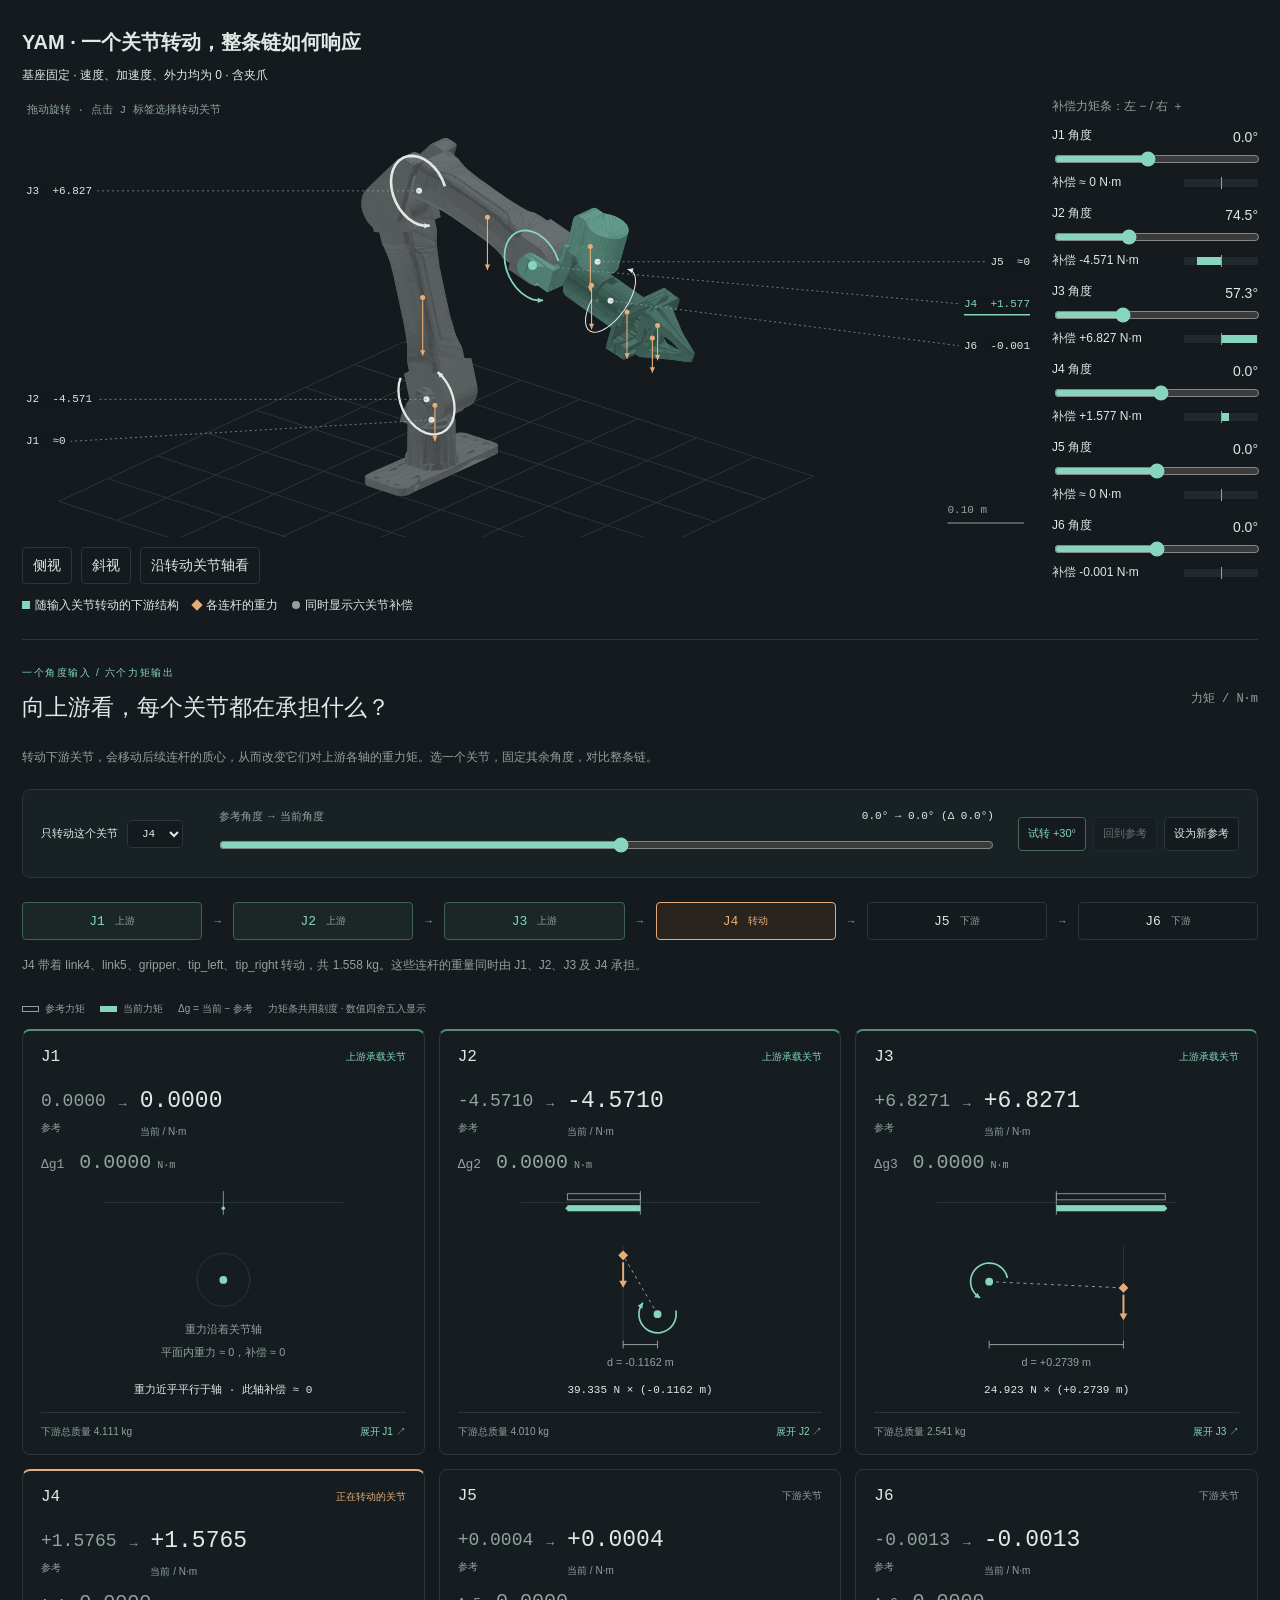
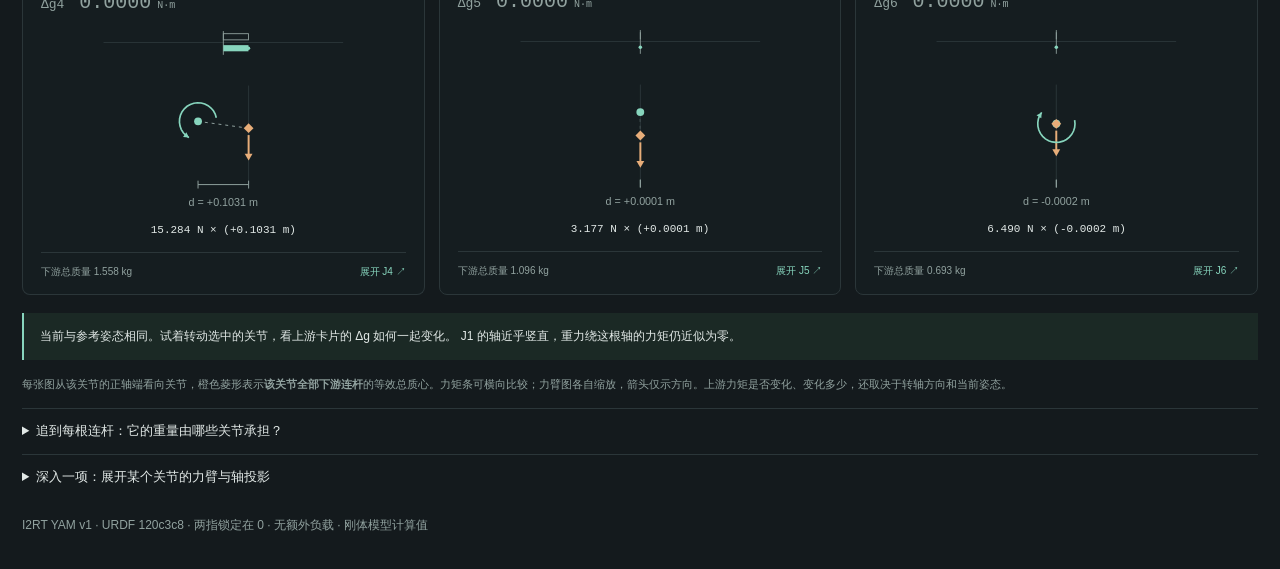
==== commit e7a011d4: "Visualize downstream motion across all joint gravity torques" ====
--- a/docs/labs/gravity.html
+++ b/docs/labs/gravity.html
@@ -11,23 +11,39 @@
 
 THE SOFTWARE IS PROVIDED “AS IS”, WITHOUT WARRANTY OF ANY KIND, EXPRESS OR IMPLIED, INCLUDING BUT NOT LIMITED TO THE WARRANTIES OF MERCHANTABILITY, FITNESS FOR A PARTICULAR PURPOSE AND NONINFRINGEMENT. IN NO EVENT SHALL THE AUTHORS OR COPYRIGHT HOLDERS BE LIABLE FOR ANY CLAIM, DAMAGES OR OTHER LIABILITY, WHETHER IN AN ACTION OF CONTRACT, TORT OR OTHERWISE, ARISING FROM, OUT OF OR IN CONNECTION WITH THE SOFTWARE OR THE USE OR OTHER DEALINGS IN THE SOFTWARE.
  --><div id="yam-gravity-explorer">
-  <h3>YAM · 静止悬停的重力补偿</h3>
+  <h3>YAM · 一个关节转动，整条链如何响应</h3>
   <div class="text-small">基座固定 · 速度、加速度、外力均为 0 · 含夹爪</div>
   <div class="yg-main">
     <div class="yg-scene">
-      <canvas id="yg-canvas" role="img" aria-label="YAM 机械臂：所选关节轴、下游连杆、总质心和重力；拖动可旋转视角"></canvas>
+      <canvas id="yg-canvas" role="img" aria-label="YAM 机械臂：六关节补偿力矩与随输入关节转动的下游连杆；拖动可旋转视角"></canvas>
       <div class="viz-row">
         <button type="button" class="btn btn-ghost" id="yg-side">侧视</button>
         <button type="button" class="btn btn-ghost" id="yg-iso">斜视</button>
-        <button type="button" class="btn btn-ghost" id="yg-axis">沿所选关节轴看</button>
+        <button type="button" class="btn btn-ghost" id="yg-axis">沿转动关节轴看</button>
       </div>
-      <div class="yg-legend text-small"><span><i class="yg-dot"></i>下游各连杆质心</span><span><i class="yg-com"></i>下游总质心 / 重力</span><span><i class="yg-axis"></i>关节正轴 / 电机补偿</span></div>
+      <div class="yg-legend text-small"><span><i class="yg-axis"></i>随输入关节转动的下游结构</span><span><i class="yg-com"></i>各连杆的重力</span><span><i class="yg-dot"></i>同时显示六关节补偿</span></div>
     </div>
     <div><div class="text-small yg-bar-caption">补偿力矩条：左 − / 右 ＋</div><div id="yg-sliders" aria-label="六个关节角度与重力补偿力矩"></div></div>
   </div>
-  <hr>
+  <section id="yg-coupling" aria-labelledby="yg-coupling-title">
+    <div class="yg-section-heading"><div><div class="yg-eyebrow">一个角度输入 / 六个力矩输出</div><h3 id="yg-coupling-title">向上游看，每个关节都在承担什么？</h3></div><span class="yg-unit">力矩 / N·m</span></div>
+    <p class="yg-intro">转动下游关节，会移动后续连杆的质心，从而改变它们对上游各轴的重力矩。选一个关节，固定其余角度，对比整条链。</p>
+    <div class="yg-driver-controls">
+      <div class="yg-driver-choice"><label for="yg-driver">只转动这个关节</label><select id="yg-driver"><option value="0">J1</option><option value="1">J2</option><option value="2">J3</option><option value="3" selected>J4</option><option value="4">J5</option><option value="5">J6</option></select></div>
+      <div class="yg-driver-range"><label for="yg-coupled-angle"><span>参考角度 → 当前角度</span><output id="yg-driver-readout"></output></label><input id="yg-coupled-angle" type="range" step="0.1"></div>
+      <div class="yg-compare-actions"><button id="yg-nudge" type="button">试转 +30°</button><button id="yg-revert" type="button">回到参考</button><button id="yg-reference" type="button">设为新参考</button></div>
+    </div>
+    <div id="yg-chain" class="yg-chain" role="group" aria-label="从基座到末端的关节顺序；选择转动关节"></div>
+    <p id="yg-scope" class="yg-scope"></p>
+    <div class="yg-comparison-key"><span><i class="yg-reference-key"></i>参考力矩</span><span><i class="yg-current-key"></i>当前力矩</span><span>Δg = 当前 − 参考</span><span>力矩条共用刻度 · 数值四舍五入显示</span></div>
+    <div id="yg-response-grid" class="yg-response-grid" aria-label="六个关节的重力补偿与变化量"></div>
+    <p id="yg-response-summary" class="yg-response-summary" aria-live="polite"></p>
+    <p class="yg-explanation">每张图从该关节的正轴端看向关节，橙色菱形表示<strong>该关节全部下游连杆</strong>的等效总质心。力矩条可横向比较；力臂图各自缩放，箭头仅示方向。上游力矩是否变化、变化多少，还取决于转轴方向和当前姿态。</p>
+    <details id="yg-link-matrix"><summary>追到每根连杆：它的重量由哪些关节承担？</summary><p class="yg-explanation">每一行是一根有质量的连杆，每一列是一个承载关节。高亮行随当前输入关节转动。每格上方是当前补偿贡献，下方是相对参考姿态的变化；沿列求和得到该关节的 g 和 Δg。</p><div class="table-responsive"><table class="yg-coupling-matrix"><thead><tr><th>连杆 / 质量</th><th>J1</th><th>J2</th><th>J3</th><th>J4</th><th>J5</th><th>J6</th></tr></thead><tbody id="yg-matrix-body"></tbody><tfoot id="yg-matrix-total"></tfoot></table></div><p class="yg-explanation">“—”表示关节不在这根连杆的上游，因而不承载该连杆；数值 0 则表示它承载这根连杆，但当前重力绕该轴的力矩为零。这张表是重力贡献表，不是质量矩阵 M。</p></details>
+  </section>
+  <details id="yg-detail"><summary>深入一项：展开某个关节的力臂与轴投影</summary>
   <div class="viz-controls">
-    <label class="form-label" for="yg-selected">力矩计算：观察哪个关节？
+    <label class="form-label" for="yg-selected">详细计算的输出关节
       <select class="form-select" id="yg-selected"><option value="0">J1</option><option value="1" selected>J2</option><option value="2">J3</option><option value="3">J4</option><option value="4">J5</option><option value="5">J6</option></select>
     </label>
     <div id="yg-result" class="tabular-nums" aria-live="polite"></div>
@@ -45,6 +61,7 @@
     <summary>展开：各连杆对所选关节的贡献</summary>
     <svg id="yg-contributions" role="img" aria-label="下游各连杆对所选关节的重力补偿力矩贡献"></svg>
     <div class="table-responsive"><table class="table table-sm tabular-nums"><thead><tr><th>URDF 连杆</th><th>质量 / kg</th><th>带符号力臂 / m</th><th>补偿 / N·m</th></tr></thead><tbody id="yg-link-rows"></tbody><tfoot><tr><th>合计</th><td id="yg-mass-sum"></td><td>—</td><td id="yg-torque-sum"></td></tr></tfoot></table></div>
+  </details>
   </details>
   <div class="yg-source text-small">I2RT YAM v1 · URDF 120c3c8 · 两指锁定在 0 · 无额外负载 · 刚体模型计算值</div>
 </div>
@@ -81,6 +98,85 @@
    #yam-gravity-explorer .yg-numbers { grid-template-columns:repeat(2,minmax(0,1fr)); gap:12px; }
    #yam-gravity-explorer .yg-torque { flex-wrap:wrap; gap:4px; }
  }
+
+ :root{--mono:'SFMono-Regular',Consolas,monospace}
+ #yg-coupling{border-top:1px solid var(--border);padding-top:25px;margin-top:24px}
+ .yg-section-heading{display:flex;justify-content:space-between;align-items:center;gap:16px}
+ .yg-section-heading h3{font-size:23px!important;font-weight:500}
+ .yg-eyebrow{font-size:10px;color:var(--viz-series-1);letter-spacing:1.6px}
+ .yg-unit,.yg-intro{color:var(--muted-foreground);font-size:12px}
+ .yg-unit{white-space:nowrap;font-family:var(--mono)}
+ .yg-intro{line-height:1.9;max-width:920px;margin:12px 0 21px}
+ .yg-driver-controls{display:grid;grid-template-columns:154px minmax(200px,1fr) auto;gap:24px;align-items:center;border:1px solid var(--border);padding:18px;border-radius:8px;background:#182124}
+ .yg-driver-choice{display:flex;align-items:center;gap:9px;font-size:11px}
+ .yg-driver-choice select{font-family:var(--mono)}
+ .yg-driver-range label{display:flex;justify-content:space-between;gap:10px;font-size:11px;color:var(--muted-foreground)}
+ .yg-driver-range output{font-family:var(--mono);color:var(--foreground)}
+ .yg-driver-range input{margin:11px 0 0}
+ .yg-compare-actions{display:flex;gap:7px;flex-wrap:wrap}
+ .yg-compare-actions button{font-size:11px;padding:7px 9px}
+ #yg-nudge{color:var(--viz-series-1);border-color:#45695d}
+ button:disabled{opacity:.4;cursor:default}
+ .yg-chain{display:flex;gap:10px;align-items:center;margin:24px 0 14px}
+ .yg-chain>button{flex:1;display:flex;justify-content:center;align-items:center;gap:10px;padding:10px;border:1px solid var(--border);min-width:0}
+ .yg-chain b{font:13px var(--mono)}
+ .yg-chain small{font-size:10px;color:var(--muted-foreground)}
+ .yg-chain>span{color:var(--muted-foreground);font-size:11px}
+ .yg-chain [data-relation=upstream]{border-color:#3e6255;background:#1a2724;color:var(--viz-series-1)}
+ .yg-chain [aria-pressed=true]{border-color:var(--viz-series-2);background:#2a241e;color:var(--viz-series-2)}
+ .yg-chain [aria-pressed=true] small{color:var(--viz-series-2)}
+ .yg-scope{font-size:12px;line-height:1.9;color:var(--muted-foreground);margin:0 0 24px}
+ .yg-comparison-key{display:flex;gap:15px;flex-wrap:wrap;font-size:10px;color:var(--muted-foreground);margin-bottom:12px}
+ .yg-comparison-key span{display:flex;align-items:center;gap:6px}
+ .yg-comparison-key i{display:inline-block;width:17px;height:6px}
+ .yg-reference-key{border:1px solid var(--muted-foreground)}
+ .yg-current-key{background:var(--viz-series-1)}
+ .yg-response-grid{display:grid;grid-template-columns:repeat(3,minmax(0,1fr));gap:14px}
+ .yg-response-card{border:1px solid var(--border);border-radius:8px;padding:17px 18px 10px;background:#151d20;min-width:0}
+ .yg-response-card.upstream{border-top:2px solid #578e7a}
+ .yg-response-card.driver{border-top:2px solid var(--viz-series-2)}
+ .yg-card-head{display:flex;justify-content:space-between;align-items:center}
+ .yg-card-head b{font:16px var(--mono);font-weight:500}
+ .yg-card-head span{font-size:10px;color:var(--muted-foreground)}
+ .upstream .yg-card-head span{color:var(--viz-series-1)}
+ .driver .yg-card-head span{color:var(--viz-series-2)}
+ .yg-card-values{display:flex;align-items:center;gap:13px;margin:17px 0 10px;font-family:var(--mono)}
+ .yg-card-values strong{font-size:23px;font-weight:500}
+ .yg-reference-value{font-size:18px;color:var(--muted-foreground)}
+ .yg-card-values small{display:block;font:10px/1.8 'PingFang SC',sans-serif;color:var(--muted-foreground);margin-top:3px}
+ .yg-transition{font-size:13px;color:var(--muted-foreground);margin-bottom:13px}
+ .yg-delta{font:13px var(--mono);color:var(--muted-foreground)}
+ .yg-delta.changed{color:var(--viz-series-1)}
+ .yg-delta output{font-size:20px;font-weight:500;margin-left:7px}
+ .yg-delta span{font-size:10px}
+ .yg-compare-bars{display:block;width:100%;height:37px;margin:10px 0 3px}
+ .yg-mini-plane{display:block;width:100%;height:150px}
+ .yg-mini-plane text{font:11px 'PingFang SC',sans-serif;fill:var(--muted-foreground)}
+ .yg-card-calc{font:11px/1.7 var(--mono);text-align:center;color:var(--foreground);min-height:32px;padding-top:7px}
+ .yg-card-bottom{display:flex;align-items:center;justify-content:space-between;flex-wrap:wrap;gap:5px;border-top:1px solid var(--border);padding-top:7px;margin-top:6px;color:var(--muted-foreground);font-size:10px}
+ .yg-card-bottom button{border:0;padding:4px 0;font-size:10px;color:var(--viz-series-1);background:transparent}
+ .yg-response-summary{font-size:12px;line-height:1.9;border-left:2px solid var(--viz-series-1);background:#1b2925;padding:12px 16px;margin:18px 0 12px}
+ .yg-explanation{font-size:11px;line-height:1.9;color:var(--muted-foreground);margin:14px 0}
+ #yg-detail>summary,#yg-link-matrix>summary{font-size:13px;color:var(--foreground)}
+ #yg-detail .viz-controls{margin-top:22px}
+ .yg-coupling-matrix{min-width:620px;font-family:var(--mono);font-variant-numeric:tabular-nums}
+ .yg-coupling-matrix th{font-weight:400;text-align:left}
+ .yg-coupling-matrix td{text-align:right;background:color-mix(in srgb,var(--viz-series-2) var(--load,0%),transparent)}
+ .yg-coupling-matrix small{display:block;font-size:9px;color:var(--muted-foreground);margin-top:4px}
+ .yg-coupling-matrix th small{font-family:'PingFang SC',sans-serif}
+ .yg-coupling-matrix .yg-moving-link th{color:var(--viz-series-1);border-left:2px solid var(--viz-series-1)}
+ .yg-no-load{color:#61716d;text-align:center!important}
+ .yg-coupling-matrix tfoot td{color:var(--viz-series-1);padding-top:14px}
+ @media(max-width:1000px){.yg-driver-controls{grid-template-columns:154px minmax(0,1fr)}.yg-compare-actions{grid-column:1/-1}.yg-response-grid{grid-template-columns:repeat(2,minmax(0,1fr))}}
+ @media(max-width:580px){
+   .yg-section-heading{align-items:flex-start}.yg-section-heading h3{font-size:20px!important}.yg-unit{font-size:9px;margin-top:5px}
+   .yg-driver-controls{grid-template-columns:1fr;padding:14px;gap:14px}.yg-compare-actions{gap:6px}
+   .yg-driver-range label{flex-direction:column;gap:6px}
+   .yg-chain{gap:4px}.yg-chain>span{display:none}.yg-chain>button{flex-direction:column;gap:4px;padding:8px 1px}.yg-chain b{font-size:12px}.yg-chain small{font-size:9px}
+   .yg-response-grid{grid-template-columns:1fr;gap:13px}.yg-response-card{padding:16px}.yg-mini-plane{height:145px}
+   .yg-coupling-matrix{font-size:11px}.yg-card-calc{font-size:11px}
+   #yg-detail .yg-numbers{grid-template-columns:1fr}
+ }
 </style>
 <script>
 /* Rigid-body inverse dynamics in world coordinates. SI units throughout. */
@@ -176,6 +272,68 @@
 if(typeof module!=='undefined' && module.exports)module.exports=YamDynamics;
 
 const YAM_GRAVITY_MODEL = {"name":"I2RT YAM v1","commit":"120c3c81400171174604e503943f8d1ebc891058","source":"https://github.com/i2rt-robotics/i2rt/blob/120c3c81400171174604e503943f8d1ebc891058/i2rt/robot_models/arm/yam/v1/yam.urdf","root":"base","tcpLink":"gripper","tcpOffset":[0,0,0],"links":{"base":{"name":"base","mass":0.873654,"inertial":{"xyz":[-3.8391e-05,2.4007e-05,0.024768],"rpy":[0.0,1.5708,3.1416]},"inertia":[[0.00157059,-9.4753e-07,2.04071e-07],[-9.4753e-07,0.000678307,2.44292e-07],[2.04071e-07,2.44292e-07,0.00169404]],"visual":{"xyz":[0.037496,0.046401,0.1875],"rpy":[0.0,1.5708,3.1416]},"mesh":{"vertices":[[0.11596,0.0168,0.04555],[0.1162,0.01742,0.04904],[0.11601,0.02225,0.04368],[0.11583,0.01868,0.05089],[0.11592,0.02196,0.05608],[0.1144,0.02527,0.02474],[0.1144,0.02486,0.0289],[0.1144,0.02438,0.03556],[0.11522,0.02404,0.04057],[0.11532,0.02431,0.04517],[0.1152,0.02525,0.05027],[0.11614,0.02269,0.05626],[0.1144,0.03119,0.02033],[0.1144,0.02911,0.02447],[0.1144,0.02927,0.02941],[0.1144,0.02765,0.03442],[0.1144,0.02765,0.04057],[0.1144,0.02926,0.04556],[0.11461,0.02888,0.05056],[0.1144,0.03112,0.0546],[0.1144,0.03708,0.01686],[0.1144,0.0347,0.01954],[0.1144,0.03333,0.0237],[0.1144,0.03333,0.05129],[0.1144,0.03473,0.05542],[0.1144,0.03707,0.05812],[0.1144,0.03919,0.01572],[0.1144,0.04018,0.01961],[0.1144,0.04011,0.05536],[0.1144,0.03964,0.0594],[0.1144,0.04614,0.01213],[0.1144,0.04382,0.01404],[0.1144,0.0458,0.01853],[0.1144,0.04577,0.05646],[0.1144,0.04385,0.06097],[0.1144,0.04614,0.06286],[0.1144,0.04769,0.01236],[0.1144,0.04915,0.01411],[0.1144,0.05036,0.01901],[0.1144,0.05041,0.05598],[0.1144,0.04921,0.06086],[0.1144,0.04769,0.06264],[0.1144,0.05506,0.01646],[0.1144,0.05607,0.01926],[0.1144,0.05607,0.05573],[0.1144,0.05515,0.05852],[0.1144,0.05935,0.01985],[0.1144,0.06132,0.02585],[0.1144,0.0613,0.04916],[0.1144,0.05941,0.05514],[0.1144,0.06321,0.02182],[0.1144,0.06553,0.02355],[0.1144,0.06354,0.02943],[0.1144,0.06523,0.03516],[0.1144,0.06523,0.03986],[0.1144,0.06353,0.04558],[0.1144,0.06548,0.05148],[0.1144,0.06337,0.05299],[0.1144,0.06848,0.02556],[0.1144,0.06796,0.02896],[0.1144,0.06874,0.03561],[0.1144,0.0688,0.03969],[0.1144,0.06794,0.0461],[0.1144,0.06848,0.04943],[0.1195,0.01742,0.02595],[0.1195,0.016,0.0307],[0.1195,0.01525,0.03581],[0.1195,0.01525,0.03919],[0.1195,0.01644,0.04509],[0.1195,0.02058,0.01999],[0.1195,0.01883,0.02288],[0.1195,0.02223,0.04348],[0.1195,0.02178,0.05641],[0.1195,0.02364,0.01623],[0.1195,0.02529,0.02474],[0.1195,0.02485,0.0289],[0.1195,0.02425,0.03562],[0.1195,0.02405,0.04018],[0.1195,0.02304,0.04294],[0.1195,0.02274,0.0563],[0.1195,0.02378,0.05892],[0.1195,0.03032,0.01076],[0.1195,0.02752,0.01266],[0.1195,0.03115,0.02036],[0.1195,0.02847,0.02386],[0.1195,0.02891,0.03027],[0.1195,0.02765,0.03442],[0.1195,0.02765,0.04057],[0.1195,0.02882,0.0445],[0.1195,0.02855,0.05122],[0.1195,0.03122,0.0547],[0.1195,0.02752,0.06233],[0.1195,0.03032,0.06423],[0.1195,0.03391,0.00894],[0.1195,0.03709,0.01686],[0.1195,0.03463,0.01913],[0.1195,0.03333,0.0237],[0.1195,0.03333,0.05129],[0.1195,0.03478,0.05568],[0.1195,0.0371,0.05815],[0.1195,0.03398,0.06608],[0.1195,0.03969,0.00703],[0.1195,0.03956,0.01562],[0.1195,0.04036,0.01956],[0.1195,0.04036,0.05543],[0.1195,0.03918,0.05927],[0.1195,0.03969,0.06797],[0.1195,0.04461,0.00639],[0.1195,0.04613,0.01213],[0.1195,0.04385,0.014],[0.1195,0.04467,0.01859],[0.1195,0.04537,0.05644],[0.1195,0.04384,0.06097],[0.1195,0.04613,0.06286],[0.1195,0.04461,0.0686],[0.1195,0.04977,0.00648],[0.1195,0.0477,0.01236],[0.1195,0.0492,0.01412],[0.1195,0.05047,0.01901],[0.1195,0.05047,0.05598],[0.1195,0.04912,0.0609],[0.1195,0.0477,0.06263],[0.1195,0.04977,0.06851],[0.1195,0.05311,0.00703],[0.1195,0.05636,0.00793],[0.1195,0.05518,0.01648],[0.1195,0.05633,0.01895],[0.1195,0.05633,0.05605],[0.1195,0.05509,0.05853],[0.1195,0.05636,0.06706],[0.1195,0.05311,0.06797],[0.1195,0.06117,0.01007],[0.1195,0.05962,0.01951],[0.1195,0.06083,0.02524],[0.1195,0.06083,0.04975],[0.1195,0.05957,0.05552],[0.1195,0.06119,0.06492],[0.1195,0.06528,0.01266],[0.1195,0.06337,0.022],[0.1195,0.06542,0.0235],[0.1195,0.06413,0.0308],[0.1195,0.06526,0.03545],[0.1195,0.06526,0.03955],[0.1195,0.06398,0.0445],[0.1195,0.06547,0.05146],[0.1195,0.06319,0.0532],[0.1195,0.06528,0.06233],[0.1195,0.06909,0.01614],[0.1195,0.07222,0.01999],[0.1195,0.06847,0.02556],[0.1195,0.06792,0.02878],[0.1195,0.06877,0.03543],[0.1195,0.0688,0.03956],[0.1195,0.06795,0.0461],[0.1195,0.06847,0.04943],[0.1195,0.07222,0.05501],[0.1195,0.06916,0.05877],[0.1195,0.07468,0.02442],[0.1195,0.07678,0.03059],[0.1195,0.07681,0.04429],[0.1195,0.0746,0.05075],[0.1195,0.07755,0.03581],[0.1195,0.07755,0.03919],[0.1665,0.02095,0.01982],[0.1665,0.02097,0.0552],[0.1665,0.03242,0.00966],[0.1665,0.03241,0.06534],[0.1665,0.03343,0.00939],[0.1665,0.03344,0.0656],[0.1665,0.05947,0.00942],[0.1665,0.0595,0.06561],[0.1665,0.07184,0.01981],[0.1665,0.07185,0.05517],[0.1688,0.01566,0.02076],[0.1688,0.01488,0.02586],[0.1688,0.0149,0.04911],[0.1688,0.01567,0.05424],[0.1688,0.01991,0.01462],[0.1688,0.01979,0.01891],[0.1688,0.01883,0.02288],[0.1688,0.01883,0.05211],[0.1688,0.01978,0.05607],[0.1688,0.01993,0.0604],[0.1688,0.02519,0.01161],[0.1688,0.02443,0.01479],[0.1688,0.02444,0.06023],[0.1688,0.02566,0.06359],[0.1688,0.03112,0.00694],[0.1688,0.03121,0.00935],[0.1688,0.0312,0.06568],[0.1688,0.03096,0.06813],[0.1688,0.03357,0.0067],[0.1688,0.03422,0.00814],[0.1688,0.03431,0.06687],[0.1688,0.03358,0.06838],[0.1688,0.04045,0.00428],[0.1688,0.03895,0.06874],[0.1688,0.04506,0.07146],[0.1688,0.05176,0.00466],[0.1688,0.04985,0.07096],[0.1688,0.0532,0.00393],[0.1688,0.05636,0.00793],[0.1688,0.05636,0.06706],[0.1688,0.05444,0.06914],[0.1688,0.05975,0.00672],[0.1688,0.06016,0.00859],[0.1688,0.06019,0.06642],[0.1688,0.06011,0.06796],[0.1688,0.06432,0.00743],[0.1688,0.06544,0.01155],[0.1688,0.06697,0.01299],[0.1688,0.06697,0.06201],[0.1688,0.06552,0.06338],[0.1688,0.06427,0.06759],[0.1688,0.07029,0.01192],[0.1688,0.06862,0.01508],[0.1688,0.07187,0.01846],[0.1688,0.07188,0.05656],[0.1688,0.06869,0.05978],[0.1688,0.07027,0.0631],[0.1688,0.07289,0.01462],[0.1688,0.07375,0.01923],[0.1688,0.07582,0.02575],[0.1688,0.07585,0.0492],[0.1688,0.07374,0.05578],[0.1688,0.07287,0.0604],[0.1688,0.07851,0.02559],[0.1688,0.07851,0.04942],[0.1775,-0.05331,0.01062],[0.1775,-0.0536,0.023],[0.1775,-0.0536,0.03],[0.1775,-0.0536,0.045],[0.1775,-0.0536,0.052],[0.1775,-0.0536,0.0625],[0.1775,-0.05311,0.06535],[0.1775,-0.05012,0.00511],[0.1775,-0.0501,0.023],[0.1775,-0.0501,0.03],[0.1775,-0.0501,0.045],[0.1775,-0.0501,0.052],[0.1775,-0.05036,0.06662],[0.1775,-0.04984,0.07014],[0.1775,-0.0436,0.0025],[0.1775,-0.04567,0.00275],[0.1775,-0.04507,0.0154],[0.1775,-0.0466,0.0225],[0.1775,-0.04513,0.02455],[0.1775,-0.04501,0.03538],[0.1775,-0.04503,0.03959],[0.1775,-0.04519,0.05052],[0.1775,-0.0466,0.0575],[0.1775,-0.04505,0.05963],[0.1775,-0.04508,0.07231],[0.1775,-0.04128,0.01595],[0.1775,-0.0406,0.0225],[0.1775,-0.04128,0.02409],[0.1775,-0.04119,0.03607],[0.1775,-0.04127,0.03911],[0.1775,-0.04122,0.05104],[0.1775,-0.0406,0.0575],[0.1775,-0.04134,0.05918],[0.1775,-0.0286,0.0025],[0.1775,-0.0286,0.023],[0.1775,-0.0286,0.03],[0.1775,-0.0286,0.045],[0.1775,-0.0286,0.052],[0.1775,-0.0286,0.0665],[0.1775,-0.0286,0.0725],[0.1775,-0.01543,0.01555],[0.1775,-0.01547,0.01943],[0.1775,-0.0154,0.05552],[0.1775,-0.01548,0.05941],[0.1775,-0.00311,0.01456],[0.1775,-0.00316,0.02044],[0.1775,-0.00309,0.05456],[0.1775,-0.00316,0.06044],[0.1775,-0.00121,0.01598],[0.1775,-0.00124,0.01904],[0.1775,-0.00124,0.05595],[0.1775,-0.00122,0.05903],[0.1775,0.01566,0.02076],[0.1775,0.01462,0.02543],[0.1775,0.0161,0.03023],[0.1775,0.01525,0.03581],[0.1775,0.01525,0.03919],[0.1775,0.01609,0.0447],[0.1775,0.0146,0.04961],[0.1775,0.01567,0.05424],[0.1775,0.01991,0.01462],[0.1775,0.02014,0.01905],[0.1775,0.02013,0.05585],[0.1775,0.01993,0.0604],[0.1775,0.02574,0.01151],[0.1775,0.02484,0.01436],[0.1775,0.02485,0.06067],[0.1775,0.02622,0.06472],[0.1775,0.03179,0.00722],[0.1775,0.03144,0.00922],[0.1775,0.02752,0.01266],[0.1775,0.02752,0.06233],[0.1775,0.03141,0.0659],[0.1775,0.03161,0.06798],[0.1775,0.03365,0.00658],[0.1775,0.03374,0.00886],[0.1775,0.03366,0.06609],[0.1775,0.03329,0.06797],[0.1775,0.0404,0.00404],[0.1775,0.03921,0.0686],[0.1775,0.0464,0.0025],[0.1775,0.04471,0.00639],[0.1775,0.04485,0.07019],[0.1775,0.05158,0.00477],[0.1775,0.04978,0.06992],[0.1775,0.05328,0.00334],[0.1775,0.05392,0.06874],[0.1775,0.05963,0.00679],[0.1775,0.06006,0.00878],[0.1775,0.05988,0.06615],[0.1775,0.06004,0.06778],[0.1775,0.06432,0.00743],[0.1775,0.06547,0.01158],[0.1775,0.06607,0.01283],[0.1775,0.06611,0.06216],[0.1775,0.0656,0.06437],[0.1775,0.06427,0.06759],[0.1775,0.07029,0.01192],[0.1775,0.06818,0.01465],[0.1775,0.07177,0.01918],[0.1775,0.07177,0.05579],[0.1775,0.06819,0.06032],[0.1775,0.07027,0.0631],[0.1775,0.07289,0.01462],[0.1775,0.07344,0.01936],[0.1775,0.0769,0.02688],[0.1775,0.07672,0.03031],[0.1775,0.0767,0.04476],[0.1775,0.07684,0.04811],[0.1775,0.07358,0.05579],[0.1775,0.07287,0.0604],[0.1775,0.07845,0.02513],[0.1775,0.07755,0.03581],[0.1775,0.07755,0.03919],[0.1775,0.07844,0.04985],[0.1775,0.09452,0.0156],[0.1775,0.09453,0.0194],[0.1775,0.09457,0.05556],[0.1775,0.0945,0.05939],[0.1775,0.10688,0.01456],[0.1775,0.10686,0.02044],[0.1775,0.10691,0.05456],[0.1775,0.10686,0.06044],[0.1775,0.10875,0.01593],[0.1775,0.10874,0.01908],[0.1775,0.10874,0.05591],[0.1775,0.10875,0.05906],[0.1775,0.1214,0.0025],[0.1775,0.1214,0.023],[0.1775,0.1214,0.03],[0.1775,0.1214,0.045],[0.1775,0.1214,0.052],[0.1775,0.1214,0.0665],[0.1775,0.1214,0.0725],[0.1775,0.1364,0.0025],[0.1775,0.13745,0.00255],[0.1775,0.13497,0.0154],[0.1775,0.1334,0.0225],[0.1775,0.13486,0.02455],[0.1775,0.13498,0.03538],[0.1775,0.13497,0.03959],[0.1775,0.1348,0.05053],[0.1775,0.1334,0.0575],[0.1775,0.13494,0.05963],[0.1775,0.13684,0.07247],[0.1775,0.14039,0.00344],[0.1775,0.13866,0.01587],[0.1775,0.1394,0.0225],[0.1775,0.13872,0.0241],[0.1775,0.13881,0.03607],[0.1775,0.13873,0.03911],[0.1775,0.13878,0.05104],[0.1775,0.1394,0.0575],[0.1775,0.13866,0.05922],[0.1775,0.14032,0.07158],[0.1775,0.1441,0.00623],[0.1775,0.14612,0.01072],[0.1775,0.1464,0.023],[0.1775,0.1464,0.03],[0.1775,0.1464,0.045],[0.1775,0.1464,0.052],[0.1775,0.1464,0.0625],[0.1775,0.14573,0.06587],[0.1775,0.14385,0.06912],[0.1875,-0.05327,0.0104],[0.1875,-0.0536,0.023],[0.1875,-0.0536,0.03],[0.1875,-0.0536,0.045],[0.1875,-0.0536,0.052],[0.1875,-0.0536,0.0625],[0.1875,-0.05311,0.06535],[0.1875,-0.05003,0.00503],[0.1875,-0.0501,0.023],[0.1875,-0.0501,0.03],[0.1875,-0.0501,0.045],[0.1875,-0.0501,0.052],[0.1875,-0.05036,0.06662],[0.1875,-0.04984,0.07014],[0.1875,-0.0436,0.0025],[0.1875,-0.04567,0.00275],[0.1875,-0.04511,0.01544],[0.1875,-0.0466,0.0225],[0.1875,-0.04513,0.02455],[0.1875,-0.04501,0.03538],[0.1875,-0.04503,0.03959],[0.1875,-0.04522,0.05057],[0.1875,-0.0466,0.0575],[0.1875,-0.04505,0.05963],[0.1875,-0.04508,0.07231],[0.1875,-0.04131,0.0159],[0.1875,-0.0406,0.0225],[0.1875,-0.04128,0.0241],[0.1875,-0.04126,0.03591],[0.1875,-0.04124,0.03903],[0.1875,-0.04124,0.05101],[0.1875,-0.0406,0.0575],[0.1875,-0.04134,0.05918],[0.1875,-0.0286,0.0025],[0.1875,-0.0286,0.023],[0.1875,-0.0286,0.03],[0.1875,-0.0286,0.045],[0.1875,-0.0286,0.052],[0.1875,-0.0286,0.0665],[0.1875,-0.0286,0.0725],[0.1875,-0.01548,0.01558],[0.1875,-0.0154,0.01947],[0.1875,-0.01547,0.05556],[0.1875,-0.01543,0.05943],[0.1875,-0.00315,0.01455],[0.1875,-0.00309,0.02043],[0.1875,-0.00315,0.05455],[0.1875,-0.0031,0.06043],[0.1875,-0.00125,0.01594],[0.1875,-0.00126,0.01908],[0.1875,-0.00126,0.05591],[0.1875,-0.00125,0.05906],[0.1875,0.0464,0.0025],[0.1875,0.0464,0.023],[0.1875,0.0464,0.03],[0.1875,0.0464,0.045],[0.1875,0.0464,0.052],[0.1875,0.0464,0.0665],[0.1875,0.0464,0.0725],[0.1875,0.09454,0.01557],[0.1875,0.0946,0.01947],[0.1875,0.09453,0.05556],[0.1875,0.09458,0.05945],[0.1875,0.10686,0.01455],[0.1875,0.10691,0.02043],[0.1875,0.10684,0.05455],[0.1875,0.10691,0.06043],[0.1875,0.10875,0.01593],[0.1875,0.10874,0.01908],[0.1875,0.10874,0.05591],[0.1875,0.10875,0.05906],[0.1875,0.1214,0.0025],[0.1875,0.1214,0.023],[0.1875,0.1214,0.03],[0.1875,0.1214,0.045],[0.1875,0.1214,0.052],[0.1875,0.1214,0.0665],[0.1875,0.1214,0.0725],[0.1875,0.1364,0.0025],[0.1875,0.13745,0.00255],[0.1875,0.13493,0.01545],[0.1875,0.1334,0.0225],[0.1875,0.13486,0.02454],[0.1875,0.13498,0.03538],[0.1875,0.13497,0.03959],[0.1875,0.13477,0.05057],[0.1875,0.1334,0.0575],[0.1875,0.13494,0.05963],[0.1875,0.13675,0.07248],[0.1875,0.14039,0.00344],[0.1875,0.13864,0.01582],[0.1875,0.1394,0.0225],[0.1875,0.13872,0.0241],[0.1875,0.13874,0.03591],[0.1875,0.13876,0.03903],[0.1875,0.13876,0.051],[0.1875,0.1394,0.0575],[0.1875,0.13866,0.05922],[0.1875,0.14042,0.07153],[0.1875,0.1441,0.00623],[0.1875,0.14612,0.01072],[0.1875,0.1464,0.023],[0.1875,0.1464,0.03],[0.1875,0.1464,0.045],[0.1875,0.1464,0.052],[0.1875,0.1464,0.0625],[0.1875,0.14574,0.06582],[0.1875,0.14385,0.06913]],"triangles":[[296,303,302],[296,297,303],[165,167,303],[192,303,167],[192,191,302],[191,187,296],[187,188,297],[165,297,188],[297,296,187],[296,302,191],[302,303,192],[303,297,165],[178,184,183],[178,183,177],[173,174,178],[192,195,191],[178,174,179],[187,183,188],[173,280,281],[281,174,173],[280,173,178],[289,178,177],[288,177,183],[292,183,187],[302,191,195],[195,306,302],[187,296,292],[183,292,288],[177,288,289],[178,289,280],[292,293,298],[298,297,292],[292,297,188],[293,292,183],[183,184,293],[188,183,292],[178,289,163],[285,68,67],[284,67,66],[283,66,65],[293,73,82],[309,107,115],[321,137,147],[334,158,161],[340,161,162],[341,162,159],[329,156,146],[314,130,122],[312,122,114],[310,114,106],[299,91,80],[206,136,170],[322,146,212],[136,206,212],[212,146,136],[218,156,329],[155,156,172],[218,217,172],[172,156,218],[223,160,172],[172,160,155],[335,159,223],[223,159,160],[157,158,222],[334,333,222],[222,158,334],[148,157,171],[222,216,171],[171,157,222],[215,147,171],[171,147,148],[326,147,215],[131,137,209],[321,320,209],[209,137,321],[169,131,205],[201,124,169],[169,124,131],[200,123,124],[311,115,198],[123,200,198],[198,115,123],[101,107,195],[309,306,195],[195,107,309],[192,93,101],[167,93,192],[188,81,165],[93,167,165],[165,81,93],[298,82,188],[188,82,81],[184,73,293],[69,73,163],[184,178,163],[163,73,184],[179,70,163],[163,70,69],[174,64,70],[282,65,174],[174,65,64],[1,0,68],[68,175,1],[285,286,175],[175,68,285],[180,3,1],[4,3,164],[180,181,164],[164,3,180],[185,80,164],[4,164,72],[164,80,72],[294,80,185],[92,91,189],[299,300,189],[189,91,299],[100,92,166],[166,92,189],[193,100,168],[307,106,196],[100,193,196],[196,106,100],[129,130,203],[203,130,314],[136,129,170],[202,206,170],[170,129,202],[203,202,129],[166,168,100],[164,181,185],[1,175,180],[174,281,282],[70,179,174],[163,178,179],[188,297,298],[101,195,192],[124,201,200],[169,205,201],[209,205,131],[171,216,215],[223,336,335],[172,217,223],[212,323,322],[80,294,299],[106,307,310],[114,310,312],[122,312,314],[146,322,329],[159,335,341],[162,341,340],[161,340,334],[147,326,321],[115,311,309],[82,298,293],[65,282,283],[66,283,284],[67,284,285],[217,328,172],[217,224,337],[217,328,337],[290,164,181],[168,166,300],[189,300,166],[189,190,301],[190,194,305],[194,193,304],[168,304,193],[304,305,194],[305,301,190],[301,300,189],[300,304,168],[300,301,305],[305,304,300],[205,316,169],[205,204,315],[204,205,316],[316,315,204],[315,316,205],[327,171,216],[216,332,327],[221,216,327],[327,332,221],[216,221,332],[299,294,295],[295,300,299],[295,294,185],[300,295,186],[186,189,300],[185,186,295],[310,307,196],[312,310,197],[314,312,199],[199,203,314],[197,199,312],[196,197,310],[329,322,211],[211,218,329],[212,211,322],[320,321,210],[210,209,320],[321,326,215],[215,210,321],[339,226,222],[222,333,339],[214,215,216],[209,214,205],[214,210,215],[209,210,214],[200,198,205],[208,204,205],[220,214,216],[204,200,205],[222,226,221],[216,221,220],[205,200,201],[205,209,208],[221,216,222],[313,200,204],[315,204,208],[319,208,209],[320,209,214],[325,214,220],[331,220,221],[221,226,339],[339,332,221],[221,332,331],[220,331,325],[214,325,320],[209,320,319],[208,319,315],[204,315,313],[311,198,200],[200,313,311],[336,223,227],[227,342,336],[218,213,217],[213,211,212],[213,218,211],[197,203,199],[182,185,181],[207,213,206],[193,197,196],[203,197,206],[182,186,185],[206,199,203],[206,213,212],[202,203,206],[206,197,199],[181,175,176],[186,182,189],[203,207,206],[217,213,212],[194,196,193],[217,219,225],[217,212,219],[189,186,190],[224,227,223],[180,175,181],[224,217,225],[223,217,224],[224,337,342],[342,227,224],[337,224,225],[338,225,219],[330,219,212],[213,324,323],[323,212,213],[324,213,207],[318,207,203],[307,196,194],[190,186,295],[295,186,182],[291,182,181],[290,181,176],[176,175,286],[286,287,176],[176,287,290],[181,290,291],[182,291,295],[295,301,190],[194,305,307],[203,314,318],[207,318,324],[212,323,330],[219,330,338],[225,338,337],[317,170,206],[206,207,318],[207,206,317],[317,318,207],[318,317,206],[79,11,4],[4,72,79],[79,89,18],[18,11,79],[11,18,10],[1,3,0],[71,68,0],[0,2,71],[78,71,2],[77,78,9],[9,8,77],[2,9,78],[10,4,11],[10,0,3],[10,3,4],[2,0,10],[10,9,2],[76,77,8],[8,7,76],[7,75,76],[7,6,75],[75,6,5],[5,74,75],[84,74,5],[5,13,84],[13,83,84],[13,12,83],[83,12,21],[21,95,83],[94,95,21],[21,20,94],[94,20,26],[26,102,94],[31,109,102],[102,26,31],[89,19,18],[89,90,19],[98,24,19],[19,90,98],[98,99,25],[25,24,98],[105,29,25],[25,99,105],[112,34,29],[29,105,112],[120,40,41],[121,41,35],[113,35,34],[34,112,113],[35,113,121],[41,121,120],[128,45,40],[40,120,128],[127,135,49],[128,127,44],[44,45,128],[49,44,127],[49,135,145],[145,57,49],[56,145,144],[56,57,145],[153,62,63],[154,63,56],[56,144,154],[63,154,153],[61,153,152],[61,62,153],[152,151,60],[60,61,152],[151,59,60],[151,150,59],[139,51,58],[149,58,59],[59,150,149],[58,149,139],[132,46,50],[50,138,132],[139,50,51],[139,138,50],[126,125,42],[132,126,43],[43,46,132],[42,43,126],[136,127,128],[136,135,127],[136,145,135],[144,145,136],[151,152,161],[136,128,120],[67,71,78],[78,77,67],[144,136,146],[150,151,161],[122,130,121],[162,152,153],[79,91,90],[113,114,122],[122,121,113],[120,121,130],[67,77,76],[129,136,120],[152,162,161],[125,126,131],[95,94,81],[67,68,71],[90,89,79],[144,146,156],[126,132,131],[81,74,84],[92,99,98],[130,129,120],[156,154,144],[93,102,109],[84,83,81],[79,72,80],[153,154,159],[150,161,158],[80,91,79],[112,100,106],[155,160,154],[159,162,153],[158,149,150],[149,157,148],[148,147,149],[131,132,138],[131,117,125],[117,124,123],[107,101,108],[154,156,155],[139,149,147],[138,139,131],[115,107,108],[101,109,108],[94,93,81],[66,76,75],[113,106,114],[160,159,154],[149,158,157],[147,137,139],[137,131,139],[123,116,117],[115,108,116],[94,102,93],[70,64,74],[92,98,90],[100,112,105],[113,112,106],[117,131,124],[116,123,115],[83,95,81],[90,91,92],[92,100,99],[101,93,109],[74,82,73],[74,73,69],[69,70,74],[74,81,82],[76,66,67],[100,105,99],[64,65,74],[75,74,65],[65,66,75],[117,37,42],[42,125,117],[109,31,30],[108,30,36],[116,36,37],[37,117,116],[36,116,108],[30,108,109],[52,59,58],[17,9,10],[32,36,30],[55,63,62],[32,37,36],[32,30,31],[27,32,31],[38,43,42],[26,20,27],[20,21,27],[53,60,59],[33,35,41],[54,55,62],[59,52,53],[58,51,52],[22,21,12],[15,14,6],[16,8,9],[62,61,54],[50,46,47],[32,38,37],[5,6,14],[6,7,15],[9,17,16],[24,23,19],[28,25,29],[33,28,29],[55,56,63],[53,54,60],[51,50,47],[12,13,22],[14,13,5],[23,18,19],[41,40,33],[55,48,56],[61,60,54],[10,18,17],[29,34,33],[48,49,57],[51,47,52],[31,26,27],[34,35,33],[42,37,38],[28,24,25],[39,40,45],[57,56,48],[45,44,39],[40,39,33],[103,110,32],[95,103,27],[96,95,21],[84,96,22],[85,84,13],[86,85,14],[76,86,15],[77,76,7],[87,77,8],[88,87,16],[89,88,17],[97,89,18],[98,97,23],[104,98,24],[111,104,28],[119,111,33],[127,119,39],[135,127,44],[134,135,49],[143,134,48],[142,143,55],[141,142,54],[140,141,53],[133,140,52],[132,133,47],[126,132,46],[118,126,43],[110,118,38],[38,32,110],[43,38,118],[46,43,126],[47,46,132],[52,47,133],[53,52,140],[54,53,141],[55,54,142],[48,55,143],[49,48,134],[44,49,135],[39,44,127],[33,39,119],[28,33,111],[24,28,104],[23,24,98],[18,23,97],[17,18,89],[16,17,88],[8,16,87],[7,8,77],[15,7,76],[14,15,86],[13,14,85],[22,13,84],[21,22,96],[27,21,95],[32,27,103],[140,126,118],[140,132,126],[98,95,96],[110,142,141],[97,88,89],[97,77,87],[97,86,76],[133,132,140],[87,88,97],[97,85,86],[98,103,95],[118,110,140],[110,143,142],[110,134,143],[110,127,135],[135,134,110],[85,97,98],[76,77,97],[96,84,98],[141,140,110],[110,98,104],[98,110,103],[110,119,127],[84,85,98],[104,111,110],[111,119,110],[367,377,386],[386,357,367],[387,378,368],[377,387,386],[377,378,387],[357,358,368],[368,358,387],[368,367,357],[264,263,256],[256,257,264],[263,237,247],[264,257,248],[247,256,263],[237,238,248],[248,238,264],[248,247,237],[239,238,231],[238,237,230],[237,236,229],[292,296,276],[306,308,261],[261,268,272],[262,281,273],[288,292,276],[306,309,308],[273,269,262],[281,280,277],[289,276,277],[296,302,276],[272,306,261],[289,288,276],[261,262,268],[277,273,281],[272,276,302],[302,306,272],[269,268,262],[280,289,277],[308,309,311],[313,347,355],[355,308,313],[311,313,308],[343,319,320],[356,348,344],[315,319,343],[343,325,331],[344,339,356],[343,320,325],[344,332,339],[343,313,315],[343,331,332],[343,347,313],[356,352,348],[351,356,355],[344,343,332],[347,351,355],[351,352,356],[339,334,357],[339,333,334],[339,357,356],[358,357,340],[340,341,358],[357,334,340],[341,335,358],[358,335,342],[335,336,342],[359,358,342],[360,359,354],[359,345,349],[338,330,346],[360,354,350],[345,359,342],[342,337,345],[330,323,346],[337,346,345],[359,353,354],[349,353,359],[337,338,346],[360,350,346],[346,323,360],[361,314,312],[361,324,318],[318,314,361],[361,360,323],[323,324,361],[382,391,390],[372,382,390],[360,361,372],[372,390,360],[236,235,228],[240,233,234],[239,232,233],[233,240,239],[240,241,252],[266,240,252],[267,301,295],[267,307,305],[310,307,267],[305,301,267],[279,295,291],[279,291,290],[290,278,279],[278,290,287],[278,287,286],[286,270,274],[274,278,286],[270,286,265],[265,271,270],[266,295,275],[275,271,266],[279,275,295],[271,265,266],[286,264,265],[286,285,264],[263,264,284],[284,283,263],[283,282,263],[285,284,264],[263,282,281],[262,263,281],[369,379,387],[369,387,358],[358,359,369],[379,388,387],[360,390,371],[381,390,389],[388,379,380],[359,360,371],[381,371,390],[371,370,359],[380,389,388],[370,369,359],[380,381,389],[249,264,238],[249,238,239],[258,265,264],[249,258,264],[265,259,260],[265,258,259],[239,250,249],[239,240,251],[260,266,265],[251,250,239],[240,266,251],[260,251,266],[237,263,246],[236,237,246],[255,246,263],[263,262,255],[244,243,235],[261,242,253],[242,243,244],[242,244,253],[236,246,245],[262,261,253],[235,236,244],[245,244,236],[253,254,262],[254,255,262],[357,386,366],[386,376,366],[386,385,376],[366,356,357],[383,373,374],[373,363,364],[364,374,373],[364,363,362],[384,383,374],[364,362,355],[385,384,374],[374,375,385],[356,365,364],[364,355,356],[356,366,365],[375,376,385],[295,266,267],[252,267,266],[228,229,236],[312,310,361],[229,230,237],[230,231,238],[231,232,239],[228,392,393],[229,393,394],[394,230,229],[230,394,395],[395,231,230],[231,395,396],[396,232,231],[397,233,232],[232,396,397],[393,229,228],[403,396,395],[402,395,394],[401,394,393],[428,412,421],[428,402,412],[420,411,427],[411,401,427],[427,428,421],[421,420,427],[401,411,412],[412,402,401],[450,431,430],[430,429,435],[448,442,438],[448,449,443],[435,439,430],[434,435,429],[439,449,430],[449,439,443],[443,442,448],[438,429,448],[448,429,428],[447,428,427],[446,427,426],[433,445,426],[444,445,440],[433,437,445],[445,441,440],[432,426,425],[444,440,436],[445,437,441],[425,444,436],[432,433,426],[469,450,449],[457,448,467],[468,454,458],[468,449,454],[448,453,454],[461,457,467],[467,462,461],[454,449,448],[458,462,468],[462,467,468],[467,448,447],[466,447,446],[465,446,445],[464,452,456],[452,464,445],[463,459,455],[445,451,452],[463,464,459],[451,445,444],[456,460,464],[451,444,463],[460,459,464],[495,466,476],[494,485,475],[476,486,495],[494,495,486],[465,475,476],[486,485,494],[476,466,465],[475,465,494],[427,410,419],[410,401,400],[410,427,401],[419,426,427],[400,393,392],[392,399,400],[399,407,408],[408,407,406],[417,406,425],[417,408,406],[417,425,426],[400,408,409],[426,418,417],[408,400,399],[426,419,418],[409,410,400],[490,480,499],[498,499,480],[468,498,480],[404,416,405],[430,431,416],[416,404,430],[403,404,397],[398,397,404],[466,495,477],[495,487,477],[495,496,487],[477,467,466],[497,498,489],[479,489,498],[496,497,488],[488,487,496],[467,478,479],[497,489,488],[479,498,468],[467,477,478],[479,468,467],[402,428,413],[428,429,422],[403,402,413],[422,413,428],[429,430,424],[424,423,429],[415,430,404],[403,414,415],[423,422,429],[430,415,424],[413,414,403],[415,404,403],[474,494,465],[465,464,474],[474,484,494],[484,493,494],[470,471,472],[463,470,472],[472,471,481],[481,482,472],[482,481,491],[482,491,492],[493,483,482],[464,463,472],[493,484,483],[472,473,464],[482,492,493],[473,474,464],[397,396,403],[480,469,468],[455,451,463],[445,464,465],[446,465,466],[447,466,467],[457,453,448],[449,468,469],[436,432,425],[426,445,446],[427,446,447],[428,447,448],[438,434,429],[430,449,450],[393,400,401],[394,401,402],[395,402,403],[392,228,235],[399,235,243],[407,243,242],[242,406,407],[243,407,399],[235,399,392],[362,470,463],[444,308,355],[355,463,444],[261,308,444],[444,425,261],[406,242,261],[261,425,406],[463,355,362],[470,362,363],[471,363,373],[481,373,383],[491,383,384],[384,492,491],[383,491,481],[373,481,471],[363,471,470],[389,497,496],[388,496,495],[495,387,388],[387,495,494],[494,386,387],[386,494,493],[493,385,386],[492,384,385],[385,493,492],[496,388,389],[497,389,390],[498,390,391],[499,391,382],[490,382,372],[372,480,490],[382,490,499],[391,499,498],[390,498,497],[480,372,361],[469,361,310],[310,450,469],[267,431,450],[252,416,431],[450,310,267],[361,469,480],[431,267,252],[416,252,241],[405,241,240],[404,240,234],[398,234,233],[233,397,398],[234,398,404],[240,404,405],[241,405,416],[370,478,477],[477,369,370],[381,380,488],[371,381,489],[370,371,479],[479,478,370],[489,479,371],[488,489,381],[379,487,488],[488,380,379],[379,369,477],[477,487,379],[268,269,433],[433,432,268],[273,437,433],[433,269,273],[276,272,436],[277,276,440],[273,277,441],[441,437,273],[440,441,277],[436,440,276],[268,432,436],[436,272,268],[250,414,413],[413,249,250],[260,259,423],[251,260,424],[250,251,415],[415,414,250],[424,415,251],[423,424,260],[258,422,423],[423,259,258],[258,249,413],[413,422,258],[245,409,408],[408,244,245],[255,254,418],[246,255,419],[245,246,410],[410,409,245],[419,410,246],[418,419,255],[253,417,418],[418,254,253],[253,244,408],[408,417,253],[365,473,472],[472,364,365],[376,375,483],[366,376,484],[365,366,474],[474,473,365],[484,474,366],[483,484,376],[374,482,483],[483,375,374],[374,364,472],[472,482,374],[345,346,454],[454,453,345],[350,458,454],[454,346,350],[353,349,457],[354,353,461],[350,354,462],[462,458,350],[461,462,354],[457,461,353],[345,453,457],[457,349,345],[343,344,452],[452,451,343],[348,456,452],[452,344,348],[351,347,455],[352,351,459],[348,352,460],[460,456,348],[459,460,352],[455,459,351],[343,451,455],[455,347,343],[270,271,435],[435,434,270],[275,439,435],[435,271,275],[278,274,438],[279,278,442],[275,279,443],[443,439,275],[442,443,279],[438,442,278],[270,434,438],[438,274,270],[367,368,476],[377,367,475],[486,378,377],[377,485,486],[368,378,486],[486,476,368],[475,485,377],[476,475,367],[247,248,412],[256,247,411],[421,257,256],[256,420,421],[248,257,421],[421,412,248],[411,420,256],[412,411,247]]}},"gripper":{"name":"gripper","mass":0.553219,"inertial":{"xyz":[0.000249371,-3.57064e-05,0.0293133],"rpy":[3.141592653589793,0.0,1.5707963267948966]},"inertia":[[0.000409669,5.44941e-07,7.91268e-07],[5.44941e-07,0.000324942,-4.83959e-06],[7.91268e-07,-4.83959e-06,0.000369249]],"visual":{"xyz":[-0.0463995,-0.014,-0.0731],"rpy":[3.141592653589793,0.0,1.5707963267948966]},"mesh":{"vertices":[[-0.01791,0.00011,-0.13112],[-0.01818,0.00052,-0.1239],[-0.01827,0.00021,-0.1181],[-0.01795,0.09202,-0.13112],[-0.01818,0.09185,-0.1239],[-0.01849,0.09156,-0.1181],[-0.01793,0.09308,-0.13119],[-0.01837,0.09263,-0.1239],[-0.01808,0.09349,-0.1181],[-0.01429,-0.0039,-0.13108],[-0.01403,-0.00413,-0.1181],[-0.01586,0.00032,-0.13072],[-0.01407,0.00096,-0.12597],[-0.01735,-0.00213,-0.1181],[-0.01376,0.04014,-0.1181],[-0.01313,0.03853,-0.0731],[-0.01297,0.03819,-0.0647],[-0.01446,0.04486,-0.1181],[-0.01446,0.04486,-0.0731],[-0.01429,0.04948,-0.1181],[-0.01428,0.04959,-0.0731],[-0.01346,0.05402,-0.1181],[-0.01297,0.05497,-0.0731],[-0.01287,0.05525,-0.0626],[-0.01496,0.09159,-0.13033],[-0.014,0.09146,-0.12605],[-0.01472,0.09639,-0.13111],[-0.01426,0.0968,-0.1181],[-0.00866,-0.0046,-0.12816],[-0.00891,-0.0046,-0.12638],[-0.01037,0.00096,-0.12829],[-0.00888,0.00096,-0.12639],[-0.00866,0.02918,-0.1181],[-0.00857,0.02907,-0.0647],[-0.01183,0.03445,-0.1181],[-0.01222,0.03529,-0.0647],[-0.01242,0.03882,-0.0731],[-0.01242,0.03882,-0.0647],[-0.01248,0.05695,-0.1181],[-0.01245,0.0547,-0.0731],[-0.01245,0.05529,-0.0626],[-0.01038,0.06107,-0.1181],[-0.01025,0.06129,-0.0626],[-0.00772,0.06485,-0.1181],[-0.00772,0.06485,-0.0626],[-0.01036,0.09146,-0.12828],[-0.00893,0.09146,-0.12636],[-0.00865,0.0974,-0.12816],[-0.00893,0.0974,-0.1264],[-0.0074,-0.0046,-0.12773],[-0.00731,-0.0046,-0.12696],[-0.00503,0.00096,-0.12855],[-0.00557,0.00096,-0.12653],[-0.00432,0.02462,-0.1181],[-0.0029,0.02354,-0.0731],[-0.00316,0.02375,-0.0647],[-0.00374,0.04101,-0.0731],[-0.00376,0.04101,-0.0647],[-0.00372,0.05222,-0.0731],[-0.00368,0.05225,-0.0626],[-0.00325,0.05253,-0.0731],[-0.00325,0.05253,-0.0626],[-0.0056,0.06709,-0.1181],[-0.0056,0.06709,-0.0626],[-0.00325,0.06909,-0.1181],[-0.00325,0.06909,-0.0626],[-0.00488,0.09146,-0.12861],[-0.00597,0.09146,-0.1266],[-0.0074,0.0974,-0.12773],[-0.00731,0.0974,-0.12696],[0.00025,-0.00409,-0.13113],[0.00032,-0.00429,-0.1239],[0.00041,0.00059,-0.13114],[0.00058,0.00073,-0.1239],[-0.00015,0.02169,-0.1181],[0.00084,0.02117,-0.0731],[-0.00208,0.02364,-0.0731],[-0.00205,0.02367,-0.0647],[0.00243,0.03032,-0.0731],[0.00242,0.03017,-0.0647],[-0.00015,0.07111,-0.1181],[0.00058,0.07149,-0.0626],[0.00042,0.09184,-0.13114],[0.00057,0.09168,-0.1239],[0.00025,0.09689,-0.13114],[0.00032,0.0971,-0.1239],[0.0049,0.01939,-0.1181],[0.0049,0.01939,-0.0731],[0.00253,0.03036,-0.0731],[0.00253,0.03037,-0.0647],[0.0066,0.04092,-0.1366],[0.00663,0.04095,-0.1239],[0.00578,0.04501,-0.1366],[0.00578,0.045,-0.1239],[0.00609,0.04976,-0.1366],[0.00607,0.04975,-0.1239],[0.00726,0.05365,-0.1366],[0.00727,0.05362,-0.1239],[0.00391,0.06378,-0.0731],[0.00394,0.0638,-0.0626],[0.0049,0.07341,-0.1181],[0.0049,0.07341,-0.0626],[0.00926,0.01834,-0.1181],[0.0083,0.01883,-0.0731],[0.00856,0.01876,-0.0647],[0.01023,0.02826,-0.0731],[0.01036,0.02835,-0.0647],[0.01082,0.03701,-0.1366],[0.01077,0.03701,-0.1239],[0.00984,0.03984,-0.1366],[0.00973,0.03961,-0.1239],[0.00951,0.04499,-0.1366],[0.00953,0.0449,-0.1239],[0.00932,0.05068,-0.1366],[0.00847,0.05127,-0.1239],[0.01048,0.05407,-0.1366],[0.01037,0.0541,-0.1239],[0.0094,0.07448,-0.1181],[0.00926,0.07446,-0.0626],[0.01554,0.01798,-0.1181],[0.01566,0.01799,-0.0647],[0.01732,0.02858,-0.0731],[0.0173,0.02858,-0.0647],[0.01469,0.0368,-0.1366],[0.01469,0.03663,-0.1239],[0.01465,0.03938,-0.1366],[0.01468,0.03892,-0.1239],[0.01724,0.04259,-0.1366],[0.01724,0.04259,-0.1239],[0.01499,0.05106,-0.1366],[0.01456,0.05117,-0.1239],[0.01467,0.05484,-0.1366],[0.01462,0.05493,-0.1239],[0.01732,0.06424,-0.0731],[0.01733,0.06437,-0.0641],[0.0154,0.07482,-0.1181],[0.01568,0.07481,-0.0626],[0.02013,0.01857,-0.1181],[0.01976,0.01883,-0.0731],[0.01968,0.01883,-0.0647],[0.01787,0.02822,-0.0731],[0.0179,0.02818,-0.0647],[0.01781,0.03693,-0.1366],[0.01781,0.03695,-0.1239],[0.01943,0.04005,-0.1366],[0.01944,0.04001,-0.1239],[0.02072,0.04502,-0.1366],[0.02154,0.04492,-0.1239],[0.02051,0.05021,-0.1366],[0.02091,0.05039,-0.1239],[0.01853,0.05374,-0.1366],[0.01853,0.05375,-0.1239],[0.02013,0.07423,-0.1181],[0.01959,0.07434,-0.06428],[0.02729,-0.00395,-0.1309],[0.02729,-0.00394,-0.1239],[0.02731,0.00102,-0.1309],[0.02731,0.00102,-0.1239],[0.02453,0.01996,-0.1181],[0.0251,0.02019,-0.0731],[0.02552,0.03033,-0.0731],[0.02552,0.0303,-0.0647],[0.02285,0.04156,-0.1366],[0.02285,0.04149,-0.1239],[0.02331,0.04543,-0.1366],[0.02329,0.04543,-0.1239],[0.02323,0.04963,-0.1366],[0.02328,0.04952,-0.1239],[0.02394,0.06366,-0.0731],[0.02401,0.06363,-0.0647],[0.02597,0.07227,-0.1181],[0.02597,0.07227,-0.0647],[0.0231,0.07341,-0.1181],[0.0231,0.07341,-0.0647],[0.02731,0.09216,-0.1309],[0.02731,0.09215,-0.1239],[0.0273,0.09676,-0.1309],[0.0273,0.09677,-0.1239],[0.02793,-0.00417,-0.1312],[0.02793,-0.00453,-0.1239],[0.02877,0.00103,-0.13088],[0.0305,0.00133,-0.12548],[0.02869,0.02198,-0.1181],[0.02869,0.02198,-0.0731],[0.03125,0.02371,-0.1181],[0.03047,0.02359,-0.0731],[0.03048,0.02361,-0.0647],[0.03175,0.04101,-0.0731],[0.03184,0.04103,-0.0647],[0.03177,0.05178,-0.0731],[0.03176,0.0518,-0.0647],[0.0292,0.07047,-0.1181],[0.02989,0.07001,-0.0647],[0.02869,0.09216,-0.13091],[0.03069,0.09184,-0.12542],[0.0279,0.09696,-0.13119],[0.02793,0.09732,-0.1239],[0.03634,-0.0046,-0.12816],[0.03608,-0.0046,-0.12639],[0.03444,0.00134,-0.12829],[0.03601,0.00134,-0.12643],[0.0336,0.02571,-0.1181],[0.0336,0.02571,-0.0647],[0.03572,0.02795,-0.1181],[0.03572,0.02795,-0.0647],[0.03466,0.06597,-0.1181],[0.03466,0.06597,-0.0647],[0.03448,0.09184,-0.1283],[0.03603,0.09184,-0.12647],[0.03634,0.0974,-0.12816],[0.03606,0.0974,-0.1264],[0.04046,-0.0044,-0.13045],[0.03769,-0.0046,-0.12696],[0.04092,-0.00455,-0.1181],[0.04007,0.00134,-0.12862],[0.0389,0.00134,-0.12698],[0.03759,0.03041,-0.1181],[0.03759,0.03041,-0.0647],[0.03989,0.03458,-0.1181],[0.04021,0.03527,-0.0647],[0.04179,0.04028,-0.1181],[0.04108,0.03862,-0.0731],[0.04092,0.03827,-0.0647],[0.04246,0.04486,-0.1181],[0.04246,0.04486,-0.0731],[0.04229,0.04948,-0.1181],[0.04227,0.0497,-0.0731],[0.04101,0.05535,-0.1181],[0.04094,0.0544,-0.0731],[0.04086,0.05468,-0.0647],[0.03838,0.06107,-0.1181],[0.03838,0.06107,-0.0647],[0.04011,0.09184,-0.12865],[0.03899,0.09184,-0.1268],[0.04045,0.0972,-0.13043],[0.03769,0.0974,-0.12696],[0.04092,0.09735,-0.1181],[0.04378,-0.00331,-0.1311],[0.04399,-0.0034,-0.1181],[0.04581,0.00031,-0.13115],[0.04613,0.00089,-0.1239],[0.04616,-7e-05,-0.1181],[0.04562,0.0922,-0.13114],[0.04594,0.09195,-0.1239],[0.04649,0.09155,-0.1181],[0.0453,0.09395,-0.13116],[0.04629,0.09278,-0.1239],[0.04498,0.09497,-0.1181]],"triangles":[[31,30,51],[52,31,51],[51,30,28],[52,51,49],[31,52,50],[30,31,29],[29,28,30],[50,29,31],[49,50,52],[28,49,51],[50,70,71],[211,213,212],[179,178,198],[70,50,49],[28,29,9],[70,49,28],[29,50,71],[197,198,178],[29,10,9],[198,212,213],[213,179,198],[29,71,10],[28,9,70],[178,211,197],[10,71,179],[179,213,10],[198,197,199],[212,198,200],[211,212,215],[197,211,214],[214,199,197],[215,214,211],[200,215,212],[199,200,198],[200,199,215],[199,214,215],[178,179,155],[155,154,178],[155,157,156],[156,154,155],[154,156,180],[180,178,154],[181,180,156],[156,157,181],[237,211,239],[180,239,211],[211,178,180],[213,211,237],[238,237,239],[240,241,239],[239,241,238],[237,238,213],[240,243,244],[244,241,240],[73,71,70],[70,72,73],[72,70,9],[9,11,72],[0,1,12],[12,11,0],[9,10,13],[11,13,2],[0,2,1],[2,0,11],[13,11,9],[5,4,1],[1,2,5],[80,27,8],[74,2,13],[182,213,238],[191,244,247],[13,10,74],[74,53,2],[247,236,191],[182,158,213],[182,238,241],[236,170,191],[236,152,172],[236,27,135],[8,5,80],[5,38,41],[241,216,203],[244,225,223],[244,230,227],[244,191,205],[172,170,236],[27,117,135],[5,64,80],[5,43,62],[5,21,38],[2,53,32],[203,201,241],[80,100,27],[41,43,5],[5,2,17],[2,34,14],[32,34,2],[10,102,86],[241,184,182],[241,218,216],[241,220,218],[241,223,220],[227,225,244],[244,205,230],[135,152,236],[100,117,27],[19,21,5],[2,14,17],[86,74,10],[213,137,119],[201,184,241],[17,19,5],[10,119,102],[158,137,213],[223,241,244],[62,64,5],[119,10,213],[234,236,247],[246,247,244],[245,247,246],[244,243,246],[247,245,234],[240,233,243],[240,215,233],[215,214,232],[232,233,215],[232,214,180],[180,193,232],[199,181,194],[180,199,207],[207,193,180],[194,207,199],[181,199,180],[240,214,215],[214,239,180],[214,240,239],[245,246,243],[243,242,245],[193,242,232],[242,243,232],[193,207,194],[233,232,243],[193,194,175],[175,174,193],[177,176,174],[174,175,177],[176,177,196],[196,195,176],[195,193,174],[174,176,195],[242,234,245],[193,195,234],[234,242,193],[27,26,6],[7,8,6],[8,7,4],[4,5,8],[6,8,27],[25,12,1],[4,25,1],[45,24,11],[25,45,30],[30,12,25],[11,30,45],[11,24,66],[66,51,11],[66,67,52],[52,51,66],[12,30,11],[11,51,72],[73,72,52],[51,52,72],[7,6,3],[4,3,24],[24,25,4],[3,4,7],[82,66,24],[24,45,25],[82,67,66],[67,82,83],[85,83,82],[82,84,85],[24,3,6],[82,24,26],[26,84,82],[6,26,24],[236,235,210],[235,236,234],[26,27,48],[195,196,210],[48,47,26],[68,69,85],[27,85,48],[210,209,195],[84,26,47],[69,48,85],[209,234,195],[47,68,85],[236,196,85],[85,27,236],[210,196,236],[47,85,84],[208,207,209],[233,208,210],[232,233,235],[207,232,234],[234,209,207],[235,234,232],[210,235,233],[209,210,208],[208,233,232],[232,207,208],[68,47,45],[69,68,66],[48,69,67],[47,48,46],[46,45,47],[67,46,48],[66,67,69],[45,66,68],[46,67,45],[66,45,67],[136,135,117],[118,117,100],[101,100,80],[81,80,64],[65,64,62],[63,62,43],[44,43,41],[42,41,38],[18,17,14],[20,19,17],[22,21,19],[40,38,22],[22,38,21],[152,135,153],[153,135,136],[173,172,152],[171,170,172],[192,191,170],[206,205,191],[231,230,205],[229,227,230],[228,227,229],[226,225,227],[224,223,225],[221,220,223],[219,218,221],[221,218,220],[217,216,218],[204,203,216],[202,201,203],[186,184,201],[184,186,185],[185,182,184],[159,158,182],[138,137,158],[120,119,138],[138,119,137],[104,102,119],[103,102,104],[87,86,102],[75,74,86],[55,53,54],[74,75,54],[54,53,74],[33,32,53],[35,34,32],[14,34,15],[35,16,15],[15,34,35],[32,33,35],[53,55,33],[86,87,75],[102,103,87],[119,120,104],[138,139,120],[158,159,138],[182,183,159],[185,183,182],[201,202,186],[203,204,202],[216,217,204],[218,219,217],[221,222,219],[223,224,221],[225,226,224],[227,228,226],[230,231,229],[205,206,231],[191,192,206],[170,171,192],[172,173,171],[152,153,173],[22,23,40],[19,20,22],[17,18,20],[14,15,18],[38,40,42],[41,42,44],[43,44,63],[62,63,65],[64,65,81],[80,81,101],[100,101,118],[117,118,136],[229,190,189],[189,228,229],[190,169,168],[168,189,190],[134,133,168],[168,169,134],[190,231,206],[206,169,190],[190,229,231],[169,171,134],[206,192,169],[192,171,169],[134,171,173],[173,153,134],[98,133,134],[134,99,98],[188,222,221],[221,187,188],[188,187,160],[160,161,188],[161,217,219],[161,186,204],[204,217,161],[219,222,188],[219,188,161],[202,204,186],[161,160,185],[185,186,161],[76,77,55],[55,54,76],[79,77,76],[76,78,79],[78,79,89],[88,89,79],[79,78,88],[89,88,78],[57,79,78],[78,56,57],[79,89,35],[77,33,55],[35,33,79],[57,37,35],[33,77,79],[79,57,35],[16,35,37],[36,37,57],[57,56,36],[15,16,37],[37,36,15],[98,99,61],[61,60,98],[59,99,42],[99,44,42],[99,63,44],[118,99,134],[136,118,134],[42,40,59],[134,153,136],[81,65,99],[61,99,59],[101,81,99],[99,65,63],[118,101,99],[60,61,59],[59,58,60],[58,59,40],[40,39,58],[23,22,39],[39,40,23],[138,140,141],[141,139,138],[121,122,141],[141,140,121],[105,106,122],[122,121,105],[159,185,160],[140,138,159],[160,140,159],[75,105,78],[187,221,224],[78,76,75],[224,226,187],[133,36,56],[78,88,105],[160,187,140],[187,228,140],[15,36,133],[105,56,78],[226,228,187],[121,140,189],[75,103,105],[105,121,133],[105,133,56],[189,168,121],[121,168,133],[228,189,140],[98,60,133],[58,18,15],[15,133,58],[60,58,133],[58,20,18],[58,39,20],[39,22,20],[76,54,75],[103,75,87],[185,159,183],[120,139,141],[106,104,120],[120,122,106],[141,122,120],[106,105,103],[103,104,106],[83,85,177],[83,177,116],[85,196,177],[95,67,97],[157,155,71],[97,67,83],[157,71,124],[116,114,95],[97,116,95],[145,157,143],[124,143,157],[124,52,108],[116,97,83],[177,132,116],[71,155,179],[110,108,52],[52,67,93],[132,175,194],[163,181,145],[108,110,124],[177,175,132],[145,181,157],[93,91,52],[194,181,167],[145,147,165],[71,73,124],[95,93,67],[163,145,165],[167,151,194],[73,52,124],[52,91,110],[165,167,181],[163,165,181],[126,124,110],[167,149,151],[194,151,132],[116,115,96],[96,97,116],[116,115,113],[97,96,115],[115,116,97],[113,114,116],[114,113,94],[94,95,114],[95,94,92],[92,93,95],[93,92,90],[90,91,93],[91,90,109],[109,110,91],[110,109,107],[107,108,110],[125,123,124],[124,126,125],[123,125,126],[126,124,123],[124,123,142],[142,143,124],[142,144,145],[145,143,142],[145,144,162],[162,163,145],[144,146,147],[147,145,144],[147,146,164],[164,165,147],[164,166,167],[146,164,165],[165,147,146],[167,165,164],[166,148,149],[149,167,166],[148,150,151],[151,149,148],[151,150,131],[131,132,151],[115,116,132],[132,131,115],[125,126,110],[110,109,125],[109,125,107],[90,111,109],[115,96,113],[148,166,146],[146,162,144],[127,146,144],[92,94,111],[146,166,164],[144,142,125],[123,125,142],[111,90,92],[94,113,111],[115,129,113],[150,129,131],[129,150,148],[144,125,127],[115,131,129],[148,146,147],[129,148,149],[113,129,130],[111,113,114],[109,111,112],[127,125,126],[146,127,128],[128,147,146],[126,128,127],[112,110,109],[114,112,111],[130,114,113],[149,130,129],[147,149,148],[126,130,149],[126,147,128],[112,114,130],[130,110,112],[149,147,126],[126,110,130]]}},"link1":{"name":"link1","mass":0.101218,"inertial":{"xyz":[-0.0233636,-0.00172503,-0.00727828],"rpy":[0.0,0.0,0.0]},"inertia":[[0.000114689,-4.62759e-06,-1.3427e-05],[-4.62759e-06,4.76603e-05,-2.58724e-06],[-1.3427e-05,-2.58724e-06,0.000125996]],"visual":{"xyz":[-0.119501,-0.0464,-0.0374968],"rpy":[0.0,0.0,0.0]},"mesh":{"vertices":[[0.05679,0.0055,0.01471],[0.0568,0.0055,0.02035],[0.05679,0.0125,0.01471],[0.05686,0.0125,0.02066],[0.05679,0.077,0.0146],[0.05681,0.077,0.02043],[0.05729,0.0803,0.01684],[0.0573,0.0803,0.01822],[0.05703,0.0873,0.01551],[0.05702,0.0873,0.01965],[0.06178,-0.0005,0.00716],[0.0599,-0.0005,0.01006],[0.06011,0.00125,0.01474],[0.06011,0.00128,0.02011],[0.06007,-0.0005,0.02524],[0.06182,-0.0005,0.02788],[0.06145,0.0055,0.00606],[0.05921,0.0055,0.00969],[0.05997,0.0055,0.01475],[0.05998,0.0055,0.02011],[0.05927,0.0055,0.02534],[0.0615,0.0055,0.02899],[0.06151,0.0125,0.00528],[0.05858,0.0125,0.00936],[0.05862,0.0125,0.02569],[0.06134,0.0125,0.02954],[0.06116,0.077,0.00564],[0.05848,0.077,0.00955],[0.0586,0.077,0.02566],[0.06131,0.077,0.02951],[0.05981,0.0803,0.01467],[0.05981,0.0803,0.02027],[0.06131,0.0873,0.00548],[0.05816,0.0873,0.01028],[0.05987,0.0873,0.0147],[0.05987,0.0873,0.02029],[0.05815,0.0873,0.02468],[0.06131,0.0873,0.02951],[0.0658,0.00038,0.00491],[0.06356,0.0025,0.00987],[0.06374,0.0025,0.02533],[0.06612,0.00131,0.02924],[0.06662,0.0055,0.00163],[0.06518,0.0055,0.00455],[0.06356,0.0055,0.00987],[0.06374,0.0055,0.02533],[0.06561,0.0055,0.0295],[0.06501,0.0055,0.03251],[0.06662,0.0125,0.00163],[0.06401,0.0125,0.00316],[0.06344,0.0125,0.03145],[0.06501,0.0125,0.03251],[0.06665,0.077,0.00161],[0.06427,0.077,0.00299],[0.06419,0.077,0.03196],[0.06665,0.077,0.03338],[0.0649,0.0803,0.00435],[0.06578,0.0803,0.00858],[0.06339,0.0803,0.01612],[0.0634,0.0803,0.01884],[0.06565,0.0803,0.02647],[0.06522,0.0803,0.0308],[0.06564,0.0803,0.03284],[0.06665,0.0873,0.00161],[0.06476,0.0873,0.00418],[0.06491,0.0873,0.00998],[0.06341,0.0873,0.01618],[0.0634,0.0873,0.01884],[0.06489,0.0873,0.02498],[0.06476,0.0873,0.03079],[0.06501,0.0873,0.03251],[0.07042,-0.0005,0.00196],[0.06984,0.0025,0.00523],[0.07038,0.0055,0.00121],[0.06984,0.0055,0.00523],[0.0701,0.0125,0.00051],[0.07014,0.077,0.0005],[0.07025,0.077,0.03452],[0.06978,0.0803,0.00495],[0.06888,0.0803,0.00853],[0.06889,0.0803,0.02646],[0.06985,0.0803,0.03013],[0.07025,0.0803,0.03452],[0.06921,0.0873,0.00078],[0.06968,0.0873,0.00452],[0.06886,0.0873,0.00854],[0.06886,0.0873,0.02646],[0.06969,0.0873,0.03046],[0.07549,-0.0005,0.00163],[0.07467,0.0025,0.00461],[0.07538,0.0055,0.00101],[0.07467,0.0055,0.00461],[0.07491,0.0125,5e-05],[0.07436,0.077,2e-05],[0.07431,0.077,0.03498],[0.07747,0.0803,0.0058],[0.07747,0.0803,0.02916],[0.07495,0.0803,0.03495],[0.07421,0.0873,0.00098],[0.07747,0.0873,0.00582],[0.074,0.0873,0.01165],[0.074,0.0873,0.02334],[0.07747,0.0873,0.0292],[0.074,0.0873,0.0379],[0.07908,-0.0005,0.00232],[0.08045,0.00057,0.00407],[0.07942,0.0055,0.00131],[0.08032,0.0055,0.00468],[0.07881,0.0125,0.00074],[0.07968,0.077,0.00102],[0.07968,0.077,0.03398],[0.07936,0.0803,0.00367],[0.08,0.0803,0.00862],[0.08018,0.0803,0.02625],[0.07937,0.0803,0.03118],[0.07957,0.0803,0.03402],[0.08011,0.0873,0.00116],[0.07946,0.0873,0.00372],[0.08012,0.0873,0.00869],[0.08012,0.0873,0.0263],[0.07943,0.0873,0.03126],[0.08384,-0.00035,0.04163],[0.08299,0.0055,0.00248],[0.08393,0.0055,0.04144],[0.08299,0.0125,0.00248],[0.08514,0.077,0.00417],[0.08566,0.077,0.03037],[0.08299,0.0803,0.00248],[0.08401,0.0803,0.00492],[0.08315,0.0803,0.00804],[0.0858,0.0803,0.01513],[0.08579,0.0803,0.01987],[0.08313,0.0803,0.02694],[0.08405,0.0803,0.03003],[0.08299,0.0873,0.00248],[0.08374,0.0873,0.00485],[0.08379,0.0873,0.01043],[0.08525,0.0873,0.01558],[0.08533,0.0873,0.01956],[0.08379,0.0873,0.02456],[0.08368,0.0873,0.02983],[0.08413,0.0873,0.04396],[0.0894,0.077,0.00933],[0.0912,0.077,0.01468],[0.0912,0.077,0.02032],[0.0894,0.077,0.02566],[0.0894,0.0803,0.00933],[0.08979,0.0803,0.01523],[0.08981,0.0803,0.01975],[0.08946,0.0803,0.02556],[0.08959,0.0873,0.01545],[0.08954,0.0873,0.01961],[0.09742,0.0055,0.05193],[0.09742,0.0873,0.05193],[0.09987,-0.00029,0.01477],[0.09971,0.0055,0.01516],[0.0983,0.0873,0.01165],[0.1064,0.0055,0.01648],[0.10686,0.0055,0.02538],[0.10749,0.0055,0.02767],[0.10708,0.0055,0.03685],[0.10681,0.0055,0.03925],[0.10686,0.0055,0.05062],[0.10585,0.0055,0.05528],[0.10645,0.0125,0.0165],[0.1052,0.0125,0.0177],[0.10685,0.0125,0.02537],[0.10749,0.0125,0.02767],[0.1071,0.0125,0.03683],[0.10688,0.0125,0.03942],[0.10678,0.0125,0.0508],[0.10572,0.0125,0.05545],[0.10642,0.0803,0.01649],[0.1052,0.0803,0.0177],[0.10512,0.0803,0.0565],[0.10642,0.0873,0.01649],[0.10506,0.0873,0.0565],[0.10854,0.0055,0.01733],[0.11031,0.0055,0.01919],[0.11043,0.0055,0.02384],[0.10976,0.0055,0.02822],[0.11024,0.0055,0.03597],[0.11044,0.0055,0.04073],[0.11037,0.0055,0.04919],[0.11022,0.0055,0.05396],[0.1085,0.0125,0.01732],[0.11037,0.0125,0.01909],[0.11087,0.0125,0.02417],[0.10946,0.0125,0.02819],[0.11025,0.0125,0.03602],[0.11042,0.0125,0.04075],[0.11047,0.0125,0.04928],[0.10999,0.0125,0.054],[0.1085,0.0803,0.01732],[0.11067,0.0803,0.01767],[0.1085,0.0873,0.01732],[0.11062,0.0873,0.01767],[0.1134,0.0055,0.0177],[0.11253,0.0055,0.02553],[0.11253,0.0055,0.03857],[0.11253,0.0055,0.05156],[0.1134,0.0055,0.0565],[0.11252,0.0125,0.0253],[0.11252,0.0125,0.03837],[0.11254,0.0125,0.05162],[0.11435,0.03132,0.02969],[0.11443,0.02995,0.03483],[0.11444,0.02997,0.04019],[0.11435,0.03129,0.04531],[0.11433,0.03531,0.02478],[0.1149,0.03403,0.02911],[0.1149,0.03403,0.04588],[0.11433,0.03531,0.05021],[0.11428,0.04,0.02143],[0.1149,0.0395,0.02368],[0.1149,0.0395,0.05131],[0.11428,0.04,0.05357],[0.11433,0.04476,0.02056],[0.1149,0.04398,0.02272],[0.1149,0.04478,0.05235],[0.11427,0.04457,0.05466],[0.11428,0.05011,0.02064],[0.1149,0.04961,0.0229],[0.1149,0.0497,0.05207],[0.11428,0.05007,0.05436],[0.11428,0.05367,0.02177],[0.11454,0.05555,0.024],[0.11454,0.05559,0.05097],[0.11428,0.05367,0.05322],[0.11423,0.059,0.02563],[0.11454,0.06059,0.02925],[0.1149,0.06113,0.035],[0.1149,0.06114,0.03991],[0.11459,0.06051,0.04566],[0.11428,0.059,0.04935],[0.1139,0.06266,0.03102],[0.11392,0.0635,0.03472],[0.11425,0.06344,0.04025],[0.11395,0.06266,0.04397],[0.1134,0.07214,0.03151],[0.1134,0.0723,0.03325],[0.1134,0.07265,0.03093],[0.1134,0.07297,0.03376],[0.11613,0.08157,0.03003],[0.1134,0.0873,0.0177],[0.1134,0.0873,0.02334],[0.1134,0.0873,0.0565],[0.1195,0.03247,0.03194],[0.1195,0.03166,0.03508],[0.1195,0.03166,0.03991],[0.1195,0.03247,0.04305],[0.1195,0.0367,0.02608],[0.1195,0.03403,0.02911],[0.1195,0.03403,0.04588],[0.1195,0.0367,0.04891],[0.1195,0.04013,0.02394],[0.1195,0.04013,0.05106],[0.1195,0.0464,0.0225],[0.1195,0.04398,0.02272],[0.1195,0.0464,0.0375],[0.1195,0.04478,0.05235],[0.1195,0.04961,0.0229],[0.1195,0.04961,0.05209],[0.1195,0.05476,0.02517],[0.1195,0.05476,0.04982],[0.1195,0.05916,0.02982],[0.1195,0.06114,0.03508],[0.1195,0.06114,0.03991],[0.1195,0.05914,0.04521],[0.11798,0.07225,0.0316],[0.11791,0.07236,0.03321],[0.11808,0.07265,0.03126],[0.11804,0.07294,0.03351],[0.11787,0.07999,0.03042]],"triangles":[[126,110,94],[93,55,54],[94,125,142],[4,52,76],[93,77,55],[93,109,94],[4,27,26],[93,5,4],[54,29,93],[145,126,94],[94,143,144],[53,52,4],[93,28,5],[144,145,94],[94,142,143],[109,125,94],[26,53,4],[29,28,93],[93,94,77],[76,93,4],[116,109,93],[98,93,76],[52,63,83],[83,76,52],[63,52,53],[64,53,26],[32,26,27],[4,8,33],[33,27,4],[8,4,5],[5,28,36],[36,28,29],[37,29,54],[125,109,127],[116,134,127],[127,109,116],[146,142,125],[147,143,142],[148,144,143],[149,145,144],[133,126,145],[115,110,126],[97,94,110],[82,77,94],[62,55,77],[69,54,62],[62,54,55],[62,70,69],[77,82,62],[94,97,82],[110,115,97],[126,133,115],[145,149,133],[144,148,149],[143,147,148],[142,146,147],[125,128,146],[127,128,125],[54,69,37],[29,37,36],[36,9,5],[5,9,8],[27,33,32],[26,32,64],[53,64,63],[76,83,98],[93,98,116],[62,141,103],[174,153,141],[141,62,174],[174,176,153],[103,70,62],[127,135,156],[156,172,127],[127,134,135],[156,175,172],[195,196,194],[175,195,193],[193,172,175],[194,193,195],[174,97,115],[115,133,174],[173,174,149],[172,173,128],[82,97,174],[173,146,128],[173,147,146],[173,148,147],[133,149,174],[62,82,174],[128,127,172],[172,193,173],[149,148,173],[193,194,173],[173,165,171],[171,174,173],[171,246,174],[201,246,171],[174,246,176],[171,163,201],[244,186,194],[173,194,186],[186,165,173],[197,178,186],[186,244,197],[194,196,244],[177,157,164],[178,177,185],[185,186,178],[164,185,177],[49,75,48],[22,92,75],[22,108,92],[108,23,2],[124,3,24],[108,2,3],[49,22,75],[124,25,50],[22,23,108],[3,124,108],[165,185,164],[24,25,124],[51,171,165],[165,186,185],[50,51,124],[165,124,51],[164,124,165],[122,124,164],[164,157,122],[47,51,50],[46,50,25],[21,25,24],[20,24,3],[1,3,2],[0,2,23],[17,23,22],[16,22,49],[43,49,48],[42,48,75],[73,75,92],[90,92,108],[106,108,124],[124,122,106],[108,106,90],[92,90,73],[75,73,42],[48,42,43],[49,43,16],[22,16,17],[23,17,0],[2,0,1],[3,1,20],[24,20,21],[25,21,46],[50,46,47],[51,47,152],[152,171,51],[152,163,171],[100,65,68],[136,100,101],[150,156,136],[137,150,136],[150,195,175],[151,245,196],[150,196,195],[150,175,156],[151,139,245],[245,244,196],[196,150,151],[139,151,138],[139,138,137],[137,136,139],[117,134,116],[116,98,117],[117,135,134],[100,136,118],[98,100,99],[100,118,117],[99,117,98],[117,99,100],[83,64,84],[84,98,83],[64,83,63],[85,65,100],[84,85,100],[84,100,98],[65,32,33],[65,64,32],[65,33,34],[34,33,8],[68,67,35],[68,65,66],[66,67,68],[34,66,65],[9,36,35],[68,36,37],[37,69,68],[101,68,86],[103,101,87],[101,86,87],[70,103,69],[119,139,101],[140,141,139],[103,141,120],[120,119,101],[101,102,120],[102,101,103],[140,120,141],[120,102,103],[245,153,176],[245,139,141],[141,153,245],[176,246,245],[87,69,103],[35,36,68],[135,136,156],[101,139,136],[68,101,100],[68,69,61],[86,68,60],[87,86,80],[69,87,81],[81,61,69],[80,81,87],[60,80,86],[61,60,68],[60,81,80],[60,61,81],[64,65,57],[84,64,56],[85,84,78],[65,85,79],[79,57,65],[78,79,85],[56,78,84],[57,56,64],[57,79,78],[56,57,78],[9,35,31],[7,6,8],[34,8,6],[66,34,30],[67,66,58],[35,67,59],[59,31,35],[58,59,67],[30,58,66],[6,30,34],[8,9,7],[31,7,9],[30,6,31],[30,59,58],[30,31,59],[7,31,6],[117,118,112],[99,117,111],[117,99,95],[135,117,111],[136,135,128],[118,136,129],[129,112,118],[128,129,136],[111,128,135],[95,111,117],[111,95,99],[112,111,117],[129,128,112],[111,95,128],[128,111,112],[138,151,148],[131,130,137],[150,137,130],[151,150,147],[147,148,151],[130,147,150],[137,138,131],[148,131,138],[130,148,147],[130,131,148],[102,120,114],[120,102,96],[119,120,114],[139,119,113],[140,139,132],[120,140,133],[133,114,120],[132,133,140],[113,132,139],[114,113,119],[96,114,120],[114,96,102],[113,133,132],[114,133,113],[243,246,237],[243,244,245],[245,246,243],[236,243,241],[239,240,236],[236,241,239],[236,240,242],[201,197,206],[243,229,244],[206,207,201],[197,205,206],[244,225,221],[201,208,212],[246,201,220],[244,226,225],[242,243,236],[237,236,243],[243,230,229],[220,224,246],[209,205,197],[197,244,217],[224,228,246],[207,208,201],[213,209,197],[243,235,230],[244,229,226],[228,227,246],[216,220,201],[243,236,235],[227,234,246],[217,213,197],[221,217,244],[233,238,246],[238,237,246],[212,216,201],[234,233,246],[240,239,269],[269,270,240],[241,271,269],[269,239,241],[240,270,272],[272,242,240],[241,243,273],[273,271,241],[269,271,272],[272,270,269],[272,271,273],[242,272,273],[273,243,242],[238,233,237],[212,215,216],[214,209,213],[230,235,236],[237,232,231],[229,230,226],[231,236,237],[227,233,234],[224,220,219],[230,236,231],[228,224,223],[219,223,224],[221,222,217],[225,226,222],[232,237,233],[222,221,225],[223,227,228],[212,208,211],[217,218,214],[220,216,215],[215,219,220],[210,205,209],[214,213,217],[219,260,262],[223,262,264],[227,264,268],[233,268,267],[232,267,266],[231,266,265],[230,265,263],[226,263,261],[222,261,257],[217,257,258],[218,258,255],[214,255,251],[209,251,252],[210,252,247],[205,247,248],[206,248,249],[207,249,250],[208,250,253],[211,253,254],[212,254,256],[215,256,260],[260,219,215],[256,215,212],[254,212,211],[253,211,208],[250,208,207],[249,207,206],[248,206,205],[247,205,210],[252,210,209],[251,209,214],[255,214,218],[258,218,217],[257,217,222],[261,222,226],[263,226,230],[265,230,231],[266,231,232],[267,232,233],[268,233,227],[264,227,223],[262,223,219],[260,256,259],[256,254,259],[254,253,259],[253,250,259],[250,249,259],[249,248,259],[248,247,259],[247,252,259],[252,251,259],[251,255,259],[255,258,259],[258,257,259],[257,261,259],[261,263,259],[263,265,259],[265,266,259],[266,267,259],[267,268,259],[268,264,259],[264,262,259],[262,260,259],[197,183,199],[1,19,20],[0,18,19],[179,155,157],[198,197,181],[106,122,107],[155,122,157],[155,107,122],[181,180,179],[201,184,183],[47,46,123],[18,0,17],[73,43,42],[183,161,182],[199,182,197],[183,200,201],[123,152,47],[181,155,158],[46,91,107],[158,159,181],[198,179,197],[197,182,181],[184,201,163],[123,162,152],[123,161,183],[179,158,155],[45,19,44],[159,180,181],[162,163,152],[19,1,0],[46,74,91],[19,18,44],[179,178,197],[46,44,43],[200,197,201],[183,162,123],[123,160,161],[155,181,160],[179,157,177],[46,45,44],[43,74,46],[182,199,183],[155,123,46],[155,160,123],[179,198,181],[200,183,197],[177,178,179],[46,107,155],[41,46,123],[123,121,41],[39,13,40],[41,72,38],[41,105,89],[39,40,41],[39,12,13],[89,72,41],[38,39,41],[154,105,41],[41,121,154],[105,154,155],[155,107,105],[89,105,107],[72,89,91],[38,72,74],[39,38,43],[12,39,44],[13,12,18],[40,13,19],[41,40,45],[45,46,41],[19,45,40],[18,19,13],[44,18,12],[43,44,39],[74,43,38],[91,74,72],[107,91,89],[88,38,71],[105,11,10],[10,38,105],[12,11,105],[38,88,104],[13,12,105],[105,14,13],[121,14,105],[104,105,38],[41,14,121],[105,154,121],[15,14,41],[121,123,46],[46,41,121],[41,46,21],[15,21,20],[14,20,19],[12,18,17],[11,17,16],[10,16,43],[38,43,73],[71,73,90],[88,90,106],[104,106,107],[107,105,104],[106,104,88],[90,88,71],[73,71,38],[43,38,10],[16,10,11],[17,11,12],[19,13,14],[20,14,15],[21,15,41],[191,204,200],[192,191,183],[171,192,184],[170,171,163],[163,162,170],[184,163,171],[183,184,192],[200,183,191],[183,200,204],[162,183,191],[191,170,162],[204,191,183],[192,171,204],[204,191,192],[191,204,170],[171,170,204],[179,178,186],[158,179,187],[159,158,166],[180,159,167],[179,180,188],[198,179,187],[179,198,202],[178,179,187],[187,186,178],[202,187,179],[187,202,198],[188,187,179],[167,188,180],[166,167,159],[187,166,158],[186,187,179],[202,166,187],[188,167,187],[202,187,186],[167,166,187],[160,181,189],[161,160,168],[182,161,169],[199,182,190],[182,199,203],[181,182,190],[190,189,181],[203,190,182],[190,203,199],[169,190,182],[168,169,161],[189,168,160],[169,203,190],[203,168,189],[169,168,203],[190,203,189]]}},"link2":{"name":"link2","mass":1.46908,"inertial":{"xyz":[0.000134495,-0.0331253,0.129165],"rpy":[0.0,0.0,0.0]},"inertia":[[0.0146686,-1.1067e-08,-4.33007e-07],[-1.1067e-08,0.014599,3.12564e-06],[-4.33007e-07,3.12564e-06,0.000800089]],"visual":{"xyz":[-0.0740001,-0.08025,-0.0174977],"rpy":[0.0,0.0,0.0]},"mesh":{"vertices":[[0.04744,0.0135,0.00152],[0.04587,0.0135,0.00448],[0.04417,0.0135,0.00922],[0.04311,0.0135,0.01549],[0.043,0.0135,0.02109],[0.043,0.0135,0.0519],[0.044,0.0135,0.0529],[0.04383,0.0135,0.24626],[0.043,0.0135,0.2815],[0.04321,0.0135,0.28469],[0.04413,0.0135,0.28979],[0.04591,0.0135,0.2945],[0.0471,0.02538,0.0529],[0.0471,0.02543,0.06676],[0.04712,0.02547,0.0688],[0.04734,0.02609,0.07658],[0.04729,0.02701,0.07821],[0.04732,0.02669,0.22116],[0.04724,0.02613,0.22387],[0.04711,0.02547,0.2308],[0.04708,0.02559,0.2461],[0.04701,0.02783,0.07469],[0.04715,0.02888,0.08008],[0.04722,0.03105,0.08275],[0.04718,0.03101,0.21645],[0.04717,0.0285,0.21926],[0.04701,0.02783,0.22428],[0.04491,0.02837,0.24646],[0.04661,0.02837,0.26698],[0.0452,0.02837,0.27002],[0.04377,0.02837,0.27484],[0.04302,0.02837,0.28066],[0.04715,0.03413,0.08577],[0.04718,0.03657,0.0896],[0.04747,0.03744,0.09295],[0.04745,0.03721,0.20677],[0.04717,0.03613,0.21014],[0.04716,0.03359,0.21383],[0.047,0.03276,0.2461],[0.04702,0.03778,0.09116],[0.04712,0.03852,0.09485],[0.0472,0.03879,0.09855],[0.04717,0.03886,0.20067],[0.04715,0.03835,0.20458],[0.04703,0.03774,0.20786],[0.04711,0.05705,0.09567],[0.04716,0.05686,0.09889],[0.04716,0.05689,0.2009],[0.04705,0.05711,0.20468],[0.0471,0.06137,0.08581],[0.04717,0.0592,0.0896],[0.04726,0.05783,0.09361],[0.04728,0.05785,0.20531],[0.04716,0.05922,0.20953],[0.0471,0.06148,0.21329],[0.04713,0.06646,0.08045],[0.04723,0.06369,0.08383],[0.04719,0.06408,0.21572],[0.04714,0.06693,0.21897],[0.04534,0.06684,0.24637],[0.04661,0.06737,0.26698],[0.0452,0.06737,0.27002],[0.04377,0.06737,0.27484],[0.04302,0.06737,0.28094],[0.04706,0.06999,0.0529],[0.0471,0.0703,0.06676],[0.04712,0.07027,0.06881],[0.04729,0.06936,0.07626],[0.04727,0.06837,0.07863],[0.04729,0.06865,0.22069],[0.04712,0.06872,0.22409],[0.04711,0.07029,0.23079],[0.04711,0.07049,0.2461],[0.04744,0.07925,0.00152],[0.04587,0.07925,0.00448],[0.04402,0.07925,0.00976],[0.04307,0.07925,0.0163],[0.043,0.07925,0.0519],[0.044,0.07925,0.0529],[0.04371,0.07925,0.24638],[0.043,0.07925,0.2815],[0.0432,0.07925,0.28457],[0.04413,0.07925,0.28979],[0.04599,0.07925,0.29466],[0.05149,0.0135,-0.00382],[0.04932,0.0135,-0.00126],[0.04936,0.0135,0.30023],[0.04992,0.01973,0.0529],[0.04991,0.01975,0.06664],[0.05085,0.01946,0.07092],[0.05037,0.02137,0.07375],[0.05046,0.02099,0.2257],[0.05091,0.01914,0.22901],[0.04992,0.01973,0.2461],[0.04753,0.02326,0.0529],[0.04756,0.02318,0.06664],[0.04774,0.0231,0.06966],[0.04876,0.02384,0.07589],[0.04881,0.02604,0.07911],[0.05026,0.02494,0.08299],[0.05042,0.02601,0.09121],[0.04991,0.02737,0.09552],[0.05072,0.0267,0.09945],[0.05124,0.02682,0.10772],[0.05153,0.02693,0.11594],[0.05155,0.02699,0.12154],[0.05151,0.02703,0.17744],[0.05151,0.02695,0.18304],[0.05124,0.02682,0.19126],[0.05034,0.02706,0.20074],[0.04984,0.02737,0.20439],[0.05043,0.026,0.20777],[0.04991,0.02568,0.21639],[0.04882,0.02559,0.22051],[0.0487,0.02356,0.22355],[0.0477,0.02311,0.22992],[0.04753,0.02326,0.2461],[0.04821,0.0284,0.08126],[0.04868,0.03024,0.08418],[0.04906,0.03008,0.09155],[0.04928,0.02941,0.09498],[0.04928,0.02975,0.09857],[0.04908,0.03147,0.10738],[0.04982,0.02887,0.10757],[0.04974,0.02971,0.11586],[0.04972,0.02985,0.12154],[0.04972,0.02987,0.17744],[0.04974,0.02971,0.18312],[0.04931,0.0307,0.19154],[0.0493,0.02967,0.20083],[0.04922,0.02963,0.20516],[0.04908,0.03054,0.21001],[0.04864,0.02969,0.21554],[0.04807,0.02805,0.21835],[0.05037,0.02837,0.26143],[0.04834,0.02837,0.2641],[0.04805,0.03327,0.0863],[0.04843,0.03506,0.08984],[0.0487,0.03606,0.09465],[0.04892,0.03638,0.09846],[0.049,0.03262,0.11577],[0.049,0.03273,0.12154],[0.049,0.0327,0.17744],[0.049,0.03261,0.18321],[0.04892,0.03601,0.201],[0.04862,0.03607,0.20542],[0.04841,0.03461,0.20999],[0.04787,0.03311,0.21314],[0.04797,0.03777,0.09609],[0.04796,0.038,0.09862],[0.048,0.03796,0.20071],[0.04785,0.03776,0.20358],[0.04754,0.05745,0.09892],[0.04757,0.05747,0.20005],[0.04799,0.06195,0.08679],[0.0483,0.06036,0.09016],[0.04846,0.05919,0.09517],[0.04838,0.05844,0.09865],[0.04847,0.05872,0.20094],[0.0484,0.05928,0.20527],[0.04822,0.06099,0.21017],[0.04814,0.06688,0.08165],[0.04856,0.06504,0.08443],[0.04903,0.06513,0.0909],[0.04918,0.06588,0.09508],[0.04917,0.06558,0.0986],[0.04907,0.06415,0.10737],[0.04963,0.06651,0.10754],[0.04941,0.06502,0.11583],[0.04945,0.06513,0.12154],[0.04943,0.06507,0.17744],[0.04942,0.06506,0.18315],[0.04921,0.0648,0.19156],[0.04916,0.06558,0.20071],[0.0491,0.06558,0.20541],[0.04898,0.0642,0.21048],[0.04846,0.06537,0.21508],[0.04793,0.06723,0.21798],[0.05037,0.06737,0.26143],[0.04834,0.06737,0.2641],[0.04753,0.07249,0.0529],[0.04753,0.07249,0.06664],[0.04761,0.07233,0.06981],[0.04849,0.07142,0.07627],[0.04875,0.06931,0.07957],[0.04973,0.06957,0.08287],[0.05028,0.06949,0.09117],[0.04977,0.06811,0.09523],[0.05024,0.06842,0.09875],[0.05098,0.06861,0.10769],[0.05121,0.06849,0.11593],[0.05127,0.06845,0.12154],[0.05122,0.0684,0.17744],[0.05124,0.06852,0.18305],[0.05098,0.06861,0.19128],[0.05007,0.06828,0.20103],[0.04972,0.0681,0.20447],[0.05029,0.0695,0.20781],[0.04933,0.06868,0.21657],[0.04873,0.06997,0.22037],[0.04816,0.07162,0.22333],[0.04759,0.07236,0.22985],[0.04753,0.07249,0.2461],[0.04914,0.07528,0.0529],[0.04896,0.07498,0.06664],[0.05064,0.07609,0.07101],[0.0501,0.07396,0.07416],[0.05184,0.07288,0.08341],[0.05184,0.07288,0.21557],[0.05036,0.07263,0.2222],[0.05019,0.07433,0.2253],[0.05037,0.07606,0.22903],[0.04914,0.07528,0.2461],[0.05149,0.07925,-0.00382],[0.04932,0.07925,-0.00126],[0.05186,0.07786,0.0529],[0.05182,0.07783,0.06664],[0.05225,0.07779,0.06971],[0.05215,0.07777,0.22972],[0.05186,0.07786,0.2461],[0.04936,0.07925,0.30023],[0.0566,0.0135,-0.00816],[0.05393,0.0135,-0.00613],[0.05481,0.01677,0.0529],[0.05485,0.01677,0.06664],[0.05513,0.01696,0.06909],[0.05517,0.01692,0.23011],[0.05488,0.01676,0.2461],[0.05396,0.0135,0.30509],[0.05438,0.01826,0.07084],[0.05404,0.01973,0.07482],[0.05658,0.01996,0.07905],[0.05472,0.0215,0.08369],[0.05652,0.02238,0.09119],[0.0565,0.02249,0.20721],[0.05658,0.02219,0.20879],[0.05472,0.0215,0.21529],[0.05658,0.01996,0.21993],[0.05363,0.01937,0.22586],[0.05462,0.01804,0.22842],[0.05402,0.02314,0.09167],[0.05499,0.02401,0.1],[0.05472,0.02482,0.10786],[0.055,0.02513,0.11552],[0.05444,0.02539,0.12154],[0.05446,0.02539,0.17744],[0.0549,0.02517,0.18341],[0.05477,0.02481,0.19112],[0.05499,0.02401,0.19898],[0.05402,0.02314,0.20731],[0.05524,0.02837,0.25682],[0.05268,0.02837,0.25899],[0.05524,0.06737,0.25682],[0.05268,0.06737,0.25899],[0.05286,0.07213,0.09159],[0.05499,0.07174,0.1],[0.05472,0.07093,0.10786],[0.05493,0.07059,0.11552],[0.05447,0.07037,0.12154],[0.05442,0.07035,0.17744],[0.055,0.07061,0.1834],[0.05472,0.07093,0.19112],[0.05502,0.07175,0.19898],[0.05286,0.07213,0.20739],[0.05361,0.07693,0.07149],[0.05406,0.07603,0.07483],[0.05658,0.07579,0.07905],[0.05472,0.07425,0.08369],[0.05568,0.07316,0.09144],[0.05543,0.07306,0.20724],[0.05658,0.07356,0.20879],[0.05477,0.07426,0.21528],[0.05658,0.07579,0.21993],[0.05361,0.0764,0.22592],[0.05382,0.07721,0.22786],[0.0566,0.07925,-0.00816],[0.05393,0.07925,-0.00613],[0.05529,0.07908,0.05283],[0.05487,0.07899,0.06664],[0.05506,0.07842,0.06962],[0.05509,0.07845,0.2295],[0.05541,0.07911,0.2461],[0.05396,0.07925,0.30509],[0.05948,0.0135,-0.00989],[0.0595,0.0135,0.30885],[0.0595,0.02837,0.25415],[0.0595,0.06737,0.25415],[0.05948,0.07925,-0.00989],[0.0595,0.07925,0.30885],[0.06412,0.0135,-0.01184],[0.06572,0.0135,0.31132],[0.06572,0.02837,0.25167],[0.06572,0.06737,0.25167],[0.06412,0.07925,-0.01184],[0.0653,0.07874,0.22877],[0.06572,0.07925,0.31132],[0.07047,0.0135,-0.01326],[0.07065,0.0135,0.31232],[0.07065,0.02837,0.25068],[0.07065,0.06737,0.25068],[0.07065,0.07925,-0.01328],[0.07065,0.07925,0.31232],[0.07568,0.0135,-0.01346],[0.0745,0.01552,0.0529],[0.0745,0.01552,0.06664],[0.07449,0.01624,0.06998],[0.07449,0.01622,0.22911],[0.0745,0.01552,0.2461],[0.07464,0.0135,0.31246],[0.07448,0.01867,0.07749],[0.07448,0.01906,0.07925],[0.07448,0.02006,0.08372],[0.07447,0.02127,0.0902],[0.07446,0.0222,0.0963],[0.07446,0.0222,0.20268],[0.07447,0.02127,0.20877],[0.07448,0.02006,0.21526],[0.07448,0.01893,0.22031],[0.07446,0.02282,0.10153],[0.07446,0.02295,0.10264],[0.07445,0.02349,0.109],[0.07444,0.02373,0.1139],[0.07444,0.0239,0.12154],[0.07444,0.0239,0.17744],[0.07444,0.02371,0.18532],[0.07445,0.02348,0.18998],[0.07446,0.02287,0.19703],[0.07552,0.02837,0.25058],[0.07552,0.06737,0.25058],[0.07405,0.07224,0.109],[0.07406,0.07199,0.1139],[0.07407,0.07182,0.12154],[0.07407,0.07182,0.17744],[0.07406,0.07201,0.18539],[0.07405,0.07225,0.1902],[0.07402,0.07705,0.07749],[0.07402,0.07666,0.07925],[0.07403,0.07566,0.08372],[0.07403,0.07445,0.0902],[0.07404,0.07352,0.0963],[0.07405,0.0729,0.10153],[0.07405,0.07277,0.10264],[0.07405,0.07286,0.19711],[0.07404,0.07355,0.20289],[0.07403,0.07447,0.20884],[0.07403,0.07571,0.21547],[0.07402,0.07681,0.22038],[0.07568,0.07925,-0.01346],[0.07401,0.0797,0.0528],[0.074,0.0802,0.06682],[0.07401,0.07946,0.07002],[0.07401,0.07949,0.22908],[0.074,0.0802,0.2461],[0.07568,0.07925,0.31241],[0.07902,0.0135,-0.01309],[0.08229,0.0135,-0.01237],[0.08066,0.0135,0.31177],[0.08066,0.02837,0.25122],[0.08066,0.06737,0.25122],[0.07902,0.07925,-0.01309],[0.08229,0.07925,-0.01237],[0.08066,0.07925,0.31177],[0.08547,0.0135,-0.0113],[0.08321,0.01699,0.22877],[0.08546,0.0135,0.31025],[0.0839,0.02837,0.25212],[0.08702,0.02837,0.25336],[0.0839,0.06737,0.25212],[0.08702,0.06737,0.25336],[0.08547,0.07925,-0.0113],[0.08546,0.07925,0.31025],[0.08996,0.0135,-0.00903],[0.09202,0.01644,0.0529],[0.09218,0.01645,0.06664],[0.09205,0.0168,0.06911],[0.09207,0.01678,0.23],[0.09202,0.01644,0.2461],[0.08998,0.0135,0.30806],[0.09197,0.01776,0.07054],[0.09202,0.01922,0.07586],[0.09192,0.01993,0.07905],[0.09201,0.02101,0.08378],[0.09197,0.02235,0.09118],[0.09202,0.02246,0.20721],[0.09192,0.02217,0.20879],[0.092,0.02101,0.21519],[0.09192,0.01993,0.21993],[0.09202,0.01922,0.22311],[0.09196,0.01776,0.22844],[0.09198,0.02362,0.10041],[0.09201,0.02433,0.10789],[0.09197,0.02467,0.1147],[0.09201,0.02482,0.12154],[0.092,0.02482,0.17744],[0.09197,0.02468,0.18406],[0.09201,0.02433,0.19108],[0.09197,0.02362,0.1986],[0.08998,0.02837,0.25494],[0.08998,0.06737,0.25494],[0.09197,0.07208,0.10041],[0.09201,0.07137,0.10789],[0.09197,0.07102,0.11477],[0.092,0.07088,0.12154],[0.09201,0.07088,0.17744],[0.09197,0.07102,0.18417],[0.092,0.07137,0.19108],[0.09198,0.07208,0.19857],[0.09201,0.07648,0.07587],[0.09192,0.07577,0.07905],[0.09201,0.07469,0.08378],[0.09198,0.07335,0.09119],[0.092,0.07324,0.20721],[0.09192,0.07353,0.20879],[0.09201,0.07469,0.21519],[0.09192,0.07577,0.21993],[0.09201,0.07648,0.22311],[0.08996,0.07925,-0.00903],[0.09208,0.07925,0.0529],[0.09216,0.07925,0.06664],[0.09202,0.07854,0.06964],[0.09204,0.07859,0.22953],[0.09212,0.07925,0.2461],[0.08998,0.07925,0.30806],[0.09529,0.0135,-0.00498],[0.09415,0.01683,0.0529],[0.09425,0.01686,0.06664],[0.0939,0.01698,0.06906],[0.09399,0.01699,0.23009],[0.09415,0.01683,0.2461],[0.09404,0.0135,0.30509],[0.09664,0.01787,0.0529],[0.09668,0.0179,0.06664],[0.09549,0.01847,0.07077],[0.09651,0.02058,0.07393],[0.09449,0.02165,0.08365],[0.09449,0.02165,0.21532],[0.09618,0.02007,0.22581],[0.09535,0.01823,0.22861],[0.09664,0.01787,0.2461],[0.09703,0.02319,0.08334],[0.0952,0.02353,0.0916],[0.0952,0.02465,0.09969],[0.0952,0.02541,0.10781],[0.09517,0.02581,0.11597],[0.09525,0.02594,0.12154],[0.09513,0.02588,0.17744],[0.09518,0.02582,0.18301],[0.0952,0.02541,0.19116],[0.0952,0.02465,0.19929],[0.09449,0.02311,0.20731],[0.09697,0.0246,0.20755],[0.09702,0.02317,0.21563],[0.09276,0.02837,0.25682],[0.09532,0.02837,0.25899],[0.09276,0.06737,0.25682],[0.09532,0.06737,0.25899],[0.09728,0.07229,0.08329],[0.09631,0.0716,0.09151],[0.0952,0.07105,0.09969],[0.0952,0.07029,0.10782],[0.09518,0.06988,0.11597],[0.09518,0.0698,0.12154],[0.09519,0.06978,0.17744],[0.09517,0.06989,0.18301],[0.0952,0.07029,0.19116],[0.0952,0.07105,0.19929],[0.09564,0.0721,0.20739],[0.09697,0.0711,0.20755],[0.09728,0.07229,0.21568],[0.09586,0.07684,0.07122],[0.09647,0.07514,0.07395],[0.09485,0.07385,0.08361],[0.09372,0.07291,0.09172],[0.09372,0.07291,0.20726],[0.09485,0.07385,0.21537],[0.09624,0.07558,0.22577],[0.09604,0.07711,0.22821],[0.09529,0.07925,-0.00498],[0.09515,0.07845,0.0529],[0.09522,0.07842,0.06664],[0.09435,0.07827,0.06959],[0.0944,0.07824,0.22946],[0.0953,0.0784,0.2461],[0.0937,0.07925,0.30538],[0.09962,0.0135,0.00013],[0.10213,0.0135,0.00448],[0.10139,0.0135,0.29602],[0.09864,0.0135,0.30023],[0.09936,0.02044,0.0529],[0.09939,0.02049,0.06664],[0.09848,0.02006,0.07113],[0.0987,0.02162,0.07377],[0.0986,0.02121,0.22571],[0.09886,0.02021,0.2294],[0.09936,0.02044,0.2461],[0.10134,0.02514,0.0529],[0.10131,0.02493,0.06673],[0.10123,0.02482,0.069],[0.09986,0.02404,0.076],[0.0999,0.02621,0.07908],[0.09862,0.02545,0.08288],[0.0984,0.02639,0.09114],[0.0986,0.02735,0.09547],[0.0982,0.02716,0.0994],[0.09783,0.0274,0.10767],[0.09783,0.0274,0.19131],[0.09838,0.02728,0.20109],[0.09866,0.02735,0.20441],[0.09839,0.02637,0.20783],[0.09883,0.02596,0.2164],[0.09991,0.02573,0.22061],[0.09985,0.02362,0.22356],[0.10125,0.02485,0.23064],[0.10129,0.02473,0.2461],[0.10149,0.02781,0.07469],[0.1007,0.02858,0.08082],[0.1,0.03023,0.08388],[0.09944,0.03032,0.09108],[0.09917,0.0291,0.09508],[0.09924,0.02978,0.09854],[0.09943,0.03157,0.10737],[0.09868,0.02884,0.10757],[0.09887,0.03008,0.11584],[0.0988,0.02987,0.12154],[0.09877,0.02979,0.17744],[0.09885,0.03003,0.18313],[0.09919,0.03062,0.19154],[0.09922,0.02969,0.20082],[0.0993,0.02965,0.20522],[0.09939,0.03005,0.20939],[0.10011,0.02994,0.21561],[0.101,0.02834,0.21888],[0.10149,0.02789,0.2243],[0.1015,0.02837,0.2461],[0.09763,0.02837,0.26143],[0.10052,0.02837,0.26554],[0.1015,0.03273,0.0529],[0.10088,0.03357,0.08593],[0.10049,0.03559,0.08992],[0.09982,0.03594,0.0948],[0.09962,0.03625,0.09871],[0.0995,0.03272,0.11577],[0.0995,0.03271,0.12154],[0.0995,0.03267,0.17744],[0.0995,0.03272,0.18321],[0.09961,0.03616,0.201],[0.09998,0.03615,0.20566],[0.10054,0.03508,0.21014],[0.10118,0.03355,0.21358],[0.1015,0.03273,0.2461],[0.10149,0.03773,0.09102],[0.10105,0.03819,0.0955],[0.10087,0.03835,0.09873],[0.10091,0.03837,0.20085],[0.10109,0.0381,0.20439],[0.10149,0.03778,0.20789],[0.10145,0.05693,0.09539],[0.10127,0.05699,0.09854],[0.1013,0.05692,0.20065],[0.10141,0.0571,0.2041],[0.10116,0.06146,0.08623],[0.10052,0.06001,0.0899],[0.10015,0.05905,0.09481],[0.10001,0.0586,0.09855],[0.09996,0.05889,0.20089],[0.10019,0.05912,0.20516],[0.10067,0.06023,0.20979],[0.10116,0.0619,0.21334],[0.1015,0.06296,0.0529],[0.10094,0.06663,0.08096],[0.10013,0.06481,0.08437],[0.09947,0.06501,0.09102],[0.09935,0.06577,0.09492],[0.09934,0.06555,0.09869],[0.09942,0.06425,0.10738],[0.09887,0.06648,0.10754],[0.09908,0.06504,0.11583],[0.09907,0.06505,0.12154],[0.09905,0.0651,0.17744],[0.09909,0.065,0.18315],[0.0993,0.06471,0.19156],[0.09935,0.06554,0.20071],[0.09939,0.06559,0.20534],[0.09956,0.06394,0.21089],[0.10026,0.0652,0.21527],[0.10108,0.06702,0.21863],[0.1015,0.06621,0.2461],[0.09763,0.06737,0.26143],[0.10052,0.06737,0.26554],[0.10129,0.07095,0.0529],[0.10135,0.07056,0.06674],[0.10129,0.07066,0.069],[0.10022,0.07111,0.07623],[0.10004,0.06918,0.07927],[0.0989,0.06935,0.08283],[0.0985,0.0691,0.09111],[0.0987,0.06814,0.09537],[0.09853,0.06805,0.09851],[0.09807,0.06795,0.10765],[0.09783,0.06787,0.11591],[0.09785,0.06776,0.12154],[0.09785,0.06777,0.17744],[0.09783,0.06787,0.18307],[0.09807,0.06795,0.19133],[0.09855,0.06811,0.20113],[0.09877,0.06812,0.20447],[0.0985,0.0691,0.20787],[0.09925,0.06853,0.2167],[0.10005,0.06963,0.22037],[0.10032,0.07141,0.22336],[0.10131,0.07053,0.23043],[0.10143,0.07002,0.2461],[0.09936,0.07525,0.0529],[0.09957,0.07493,0.06664],[0.09859,0.07551,0.07106],[0.09883,0.07364,0.07428],[0.09816,0.07264,0.22231],[0.09876,0.07407,0.22524],[0.09881,0.07547,0.22908],[0.09961,0.07485,0.2461],[0.09946,0.07925,-0.00011],[0.10213,0.07925,0.00448],[0.10139,0.07925,0.29602],[0.09876,0.07925,0.30008],[0.10383,0.0135,0.00922],[0.1049,0.0135,0.01561],[0.105,0.0135,0.0529],[0.10414,0.0135,0.24623],[0.105,0.0135,0.2815],[0.10489,0.0135,0.28379],[0.10387,0.0135,0.28979],[0.1028,0.0135,0.29297],[0.10465,0.02837,0.24675],[0.1028,0.02837,0.27002],[0.10423,0.02837,0.27484],[0.10498,0.02837,0.28066],[0.10458,0.06737,0.24668],[0.1028,0.06737,0.27002],[0.10423,0.06737,0.27484],[0.10498,0.06737,0.28085],[0.10383,0.07925,0.00922],[0.10492,0.07925,0.01593],[0.105,0.07925,0.0529],[0.10422,0.07925,0.24632],[0.105,0.07925,0.2815],[0.10477,0.07925,0.28484],[0.10387,0.07925,0.28979],[0.1028,0.07925,0.29297]],"triangles":[[597,573,596],[572,596,573],[563,562,572],[572,573,563],[572,562,571],[470,407,409],[471,409,410],[472,410,399],[458,399,400],[459,400,401],[457,472,458],[456,471,457],[594,456,457],[595,457,458],[597,458,459],[598,459,460],[575,598,576],[573,597,575],[574,575,576],[570,594,571],[593,592,594],[592,615,594],[615,470,456],[456,594,615],[470,469,480],[407,470,480],[480,419,407],[409,407,408],[401,402,461],[461,460,401],[599,460,461],[576,599,600],[596,595,597],[595,596,572],[572,571,595],[600,577,576],[461,600,599],[575,574,573],[595,571,594],[598,575,597],[599,576,598],[460,599,598],[459,598,597],[458,597,595],[457,595,594],[471,456,470],[472,457,471],[401,460,459],[400,459,458],[399,458,472],[410,472,471],[409,471,470],[402,403,462],[462,601,600],[600,461,462],[600,601,578],[578,577,600],[462,461,402],[408,407,335],[335,336,408],[350,335,407],[407,419,350],[409,337,338],[338,410,409],[408,336,337],[337,409,408],[399,339,340],[410,338,339],[339,399,410],[401,400,329],[329,330,401],[400,399,341],[341,329,400],[399,340,341],[331,402,401],[401,330,331],[332,403,402],[402,331,332],[331,330,257],[257,258,331],[255,341,340],[256,329,341],[341,255,256],[257,330,329],[329,256,257],[268,255,339],[339,338,268],[340,339,255],[266,267,337],[337,336,266],[267,268,338],[338,337,267],[350,279,265],[266,336,335],[335,265,266],[265,335,350],[463,404,405],[464,405,406],[465,406,411],[473,411,413],[474,413,415],[466,473,474],[467,466,474],[468,474,475],[602,463,464],[603,464,465],[604,465,467],[606,467,468],[579,602,603],[580,603,604],[583,606,607],[606,583,582],[606,605,604],[579,578,601],[601,602,579],[602,601,462],[462,463,602],[404,463,462],[413,411,412],[414,415,413],[415,420,481],[481,476,475],[617,468,475],[607,616,608],[607,617,616],[583,607,584],[617,607,468],[481,475,415],[462,403,404],[582,605,606],[604,581,580],[603,580,579],[468,607,606],[467,606,604],[465,604,603],[464,603,602],[474,468,467],[466,467,465],[473,466,465],[415,475,474],[413,474,473],[411,473,465],[406,465,464],[405,464,463],[605,581,604],[581,565,564],[565,581,582],[581,605,582],[332,333,404],[404,403,332],[405,334,342],[333,405,404],[333,334,405],[342,406,405],[411,406,343],[344,412,411],[342,343,406],[414,413,345],[413,412,344],[344,345,413],[351,420,415],[346,415,414],[415,346,351],[345,346,414],[343,344,411],[332,331,258],[258,259,332],[272,273,346],[351,346,273],[273,280,351],[271,345,344],[346,271,272],[346,345,271],[344,270,271],[344,262,269],[344,269,270],[344,343,262],[260,261,334],[261,262,342],[342,334,261],[332,259,260],[260,333,332],[334,333,260],[262,343,342],[192,191,169],[169,170,192],[259,258,191],[191,192,259],[263,269,262],[210,273,271],[208,271,263],[197,263,262],[195,262,261],[194,261,260],[198,208,197],[172,194,171],[173,195,172],[176,198,175],[199,209,198],[209,210,198],[273,274,280],[271,273,272],[270,269,271],[193,260,259],[171,193,192],[197,195,196],[197,196,174],[174,175,197],[192,170,171],[259,192,193],[197,175,198],[194,172,195],[193,171,194],[208,198,210],[260,193,194],[261,194,195],[262,195,197],[263,197,208],[271,208,210],[269,263,271],[174,196,173],[174,173,159],[158,159,173],[195,173,196],[294,351,280],[254,268,267],[190,257,256],[189,256,255],[188,255,254],[186,254,267],[207,267,265],[185,207,206],[168,190,189],[167,189,188],[166,167,165],[163,186,185],[186,163,164],[164,187,186],[188,186,187],[168,169,191],[191,190,168],[191,258,257],[266,265,267],[279,264,265],[185,206,183],[185,183,184],[163,185,162],[257,190,191],[167,166,168],[188,165,167],[189,167,168],[207,185,186],[265,206,207],[267,207,186],[254,186,188],[255,188,189],[256,189,190],[268,254,255],[187,165,188],[164,163,156],[156,157,164],[157,165,164],[165,187,164],[264,279,205],[419,418,349],[349,350,419],[205,279,217],[279,350,349],[349,278,279],[614,469,615],[614,615,592],[592,591,614],[592,593,569],[590,614,591],[469,614,613],[480,469,479],[419,480,479],[479,418,419],[613,479,469],[590,613,614],[570,569,593],[470,615,469],[593,594,570],[560,569,570],[556,562,557],[561,562,556],[563,557,562],[561,560,570],[570,571,561],[564,563,577],[577,578,564],[563,576,577],[578,579,564],[563,574,576],[574,563,573],[582,583,566],[566,565,582],[579,580,564],[581,564,580],[571,562,561],[582,584,583],[564,558,563],[557,563,558],[583,584,566],[584,567,566],[559,565,566],[565,558,564],[558,565,559],[609,608,617],[608,616,617],[584,607,608],[585,584,608],[348,349,418],[418,417,348],[613,589,612],[612,478,479],[478,417,418],[418,479,478],[479,613,612],[613,590,589],[585,608,609],[609,617,618],[609,618,610],[476,617,475],[617,476,618],[618,476,481],[218,280,211],[274,211,280],[352,421,420],[420,351,352],[352,351,280],[280,281,352],[421,352,281],[611,610,618],[619,618,481],[482,481,420],[420,421,482],[481,482,619],[618,619,611],[636,586,611],[643,636,611],[643,611,619],[643,482,421],[619,482,643],[639,636,643],[643,644,639],[201,211,71],[219,281,280],[212,219,218],[211,202,212],[202,201,71],[71,72,202],[211,201,202],[218,211,212],[280,218,219],[59,79,72],[212,202,79],[202,72,79],[281,219,79],[219,212,79],[483,623,622],[83,220,82],[281,295,301],[483,646,645],[81,82,282],[281,422,483],[281,361,370],[483,647,646],[220,282,82],[281,370,422],[353,361,281],[281,288,295],[281,282,288],[622,647,483],[282,80,81],[79,80,281],[421,483,644],[80,282,281],[301,353,281],[645,644,483],[483,421,281],[643,421,644],[79,59,63],[63,80,79],[586,358,328],[455,454,586],[59,328,299],[586,367,358],[586,398,368],[586,636,455],[59,292,286],[299,292,59],[368,367,586],[636,588,587],[636,637,588],[59,61,62],[454,398,586],[639,638,636],[59,62,63],[59,60,61],[328,59,586],[638,637,636],[59,178,179],[59,252,253],[587,455,636],[179,60,59],[286,252,59],[253,178,59],[70,71,201],[201,200,70],[210,200,211],[201,211,200],[70,200,69],[70,69,58],[177,58,199],[69,199,58],[199,69,200],[209,199,210],[210,274,273],[200,199,210],[211,274,210],[199,198,176],[199,176,177],[176,57,58],[58,177,176],[53,54,160],[52,159,158],[153,47,158],[48,52,47],[54,57,176],[52,53,160],[53,52,48],[160,159,52],[176,160,54],[158,47,52],[176,175,160],[152,47,153],[153,157,152],[157,153,158],[152,46,47],[157,158,170],[158,171,170],[170,169,157],[158,172,171],[155,156,163],[169,168,157],[168,166,157],[172,158,173],[165,157,166],[174,159,160],[160,175,174],[175,176,174],[163,162,155],[162,154,155],[50,155,154],[51,45,156],[46,152,156],[157,156,152],[45,51,50],[56,49,154],[51,156,155],[155,50,51],[154,162,56],[156,45,46],[154,49,50],[55,49,56],[162,185,184],[161,162,184],[264,205,206],[265,264,206],[162,161,55],[55,56,162],[55,68,67],[183,206,205],[67,183,182],[182,66,67],[183,205,182],[184,55,161],[68,183,67],[68,184,183],[55,184,68],[279,278,216],[216,217,279],[216,205,217],[205,216,204],[66,205,181],[205,204,181],[181,65,66],[66,182,205],[586,59,38],[27,533,549],[549,38,27],[38,549,586],[215,216,278],[278,277,215],[203,204,216],[216,215,203],[203,180,204],[180,181,204],[180,64,65],[65,181,180],[278,349,348],[348,277,278],[353,308,356],[361,356,364],[370,364,377],[422,377,429],[483,429,487],[623,487,486],[622,486,631],[647,631,630],[646,630,629],[81,9,10],[82,10,11],[83,11,86],[220,86,228],[282,228,284],[288,284,290],[295,290,297],[301,297,308],[9,63,31],[81,80,63],[63,9,81],[62,30,31],[61,29,30],[60,28,29],[179,135,28],[178,134,135],[253,251,134],[252,250,251],[286,285,250],[292,291,285],[299,298,291],[328,327,298],[358,357,327],[367,365,357],[368,366,365],[398,397,366],[454,452,397],[455,453,452],[587,534,453],[588,535,534],[637,633,535],[638,634,633],[639,635,634],[645,629,639],[629,628,635],[635,639,629],[639,644,645],[634,638,639],[633,637,638],[535,588,637],[534,587,588],[453,455,587],[452,454,455],[397,398,454],[366,368,398],[365,367,368],[357,358,367],[327,328,358],[298,299,328],[291,292,299],[285,286,292],[250,252,286],[251,253,252],[134,178,253],[135,179,178],[28,60,179],[29,61,60],[30,62,61],[31,63,62],[31,8,9],[308,353,301],[297,301,295],[290,295,288],[284,288,282],[228,282,220],[86,220,83],[11,83,82],[10,82,81],[629,645,646],[630,646,647],[631,647,622],[486,622,623],[487,623,483],[429,483,422],[377,422,370],[364,370,361],[356,361,353],[7,8,31],[31,27,7],[453,632,533],[533,452,453],[632,534,535],[533,397,452],[632,633,634],[453,534,632],[535,633,632],[533,365,366],[27,250,285],[31,30,27],[366,397,533],[533,327,357],[533,27,327],[251,250,27],[632,634,635],[357,365,533],[27,298,327],[285,291,27],[27,28,135],[30,29,27],[291,298,27],[27,134,251],[29,28,27],[135,134,27],[629,308,297],[297,290,629],[308,364,356],[308,429,377],[629,284,228],[629,10,9],[86,11,629],[290,284,629],[377,364,308],[308,631,486],[629,630,308],[11,10,629],[487,429,308],[630,631,308],[228,86,629],[486,487,308],[628,8,7],[7,627,628],[8,628,629],[9,8,629],[628,627,632],[632,635,628],[7,227,307],[627,307,376],[632,627,513],[307,627,7],[376,428,627],[428,438,627],[494,513,627],[7,116,93],[20,7,27],[438,494,627],[93,227,7],[20,116,7],[513,533,632],[307,306,375],[375,376,307],[428,376,375],[438,428,427],[494,438,437],[494,493,512],[512,513,494],[437,493,494],[427,437,438],[375,427,428],[227,226,306],[306,307,227],[116,20,19],[93,116,115],[93,92,226],[226,227,93],[115,92,93],[19,115,116],[493,437,492],[436,492,437],[512,511,532],[492,511,493],[512,493,511],[532,510,531],[532,511,510],[92,239,226],[26,25,17],[18,17,114],[92,114,91],[18,114,115],[26,18,19],[115,19,18],[92,115,114],[17,18,26],[375,306,363],[427,375,437],[530,531,510],[509,530,510],[437,375,388],[388,375,306],[226,239,306],[386,387,317],[306,317,387],[387,388,306],[385,316,315],[317,385,386],[317,316,385],[315,384,385],[315,396,383],[315,383,384],[315,314,396],[394,395,325],[395,396,326],[326,325,395],[323,393,394],[394,324,323],[325,324,394],[396,314,326],[113,25,133],[114,17,113],[25,113,17],[132,133,25],[25,24,132],[132,112,113],[113,132,133],[91,239,92],[238,239,91],[323,324,246],[246,245,323],[247,325,326],[324,247,246],[324,325,247],[326,248,247],[234,248,314],[315,235,234],[326,314,248],[237,236,316],[236,235,315],[315,316,236],[306,239,238],[317,238,237],[238,317,306],[316,317,237],[314,315,234],[132,24,37],[37,147,132],[392,393,323],[323,322,392],[436,387,385],[435,385,383],[449,383,396],[448,396,395],[447,395,394],[451,435,449],[450,449,448],[509,451,450],[508,450,448],[506,448,447],[505,447,446],[526,505,525],[527,506,526],[530,509,529],[509,510,511],[451,492,436],[451,509,492],[387,436,437],[437,388,387],[385,387,386],[384,383,385],[394,393,445],[445,446,394],[525,446,445],[544,525,543],[508,506,507],[507,528,508],[528,529,508],[525,544,526],[524,543,525],[445,524,525],[511,492,509],[508,529,509],[505,526,506],[446,525,505],[447,505,506],[448,506,508],[450,508,509],[449,450,451],[435,451,436],[394,446,447],[395,447,448],[396,448,449],[383,449,435],[385,435,436],[528,527,546],[527,507,506],[545,546,527],[528,507,527],[523,542,543],[444,523,524],[392,444,445],[445,393,392],[524,445,444],[543,524,523],[554,555,547],[547,546,554],[546,553,554],[530,547,548],[545,553,546],[530,529,547],[545,540,552],[552,553,545],[551,539,538],[538,550,551],[551,552,540],[516,537,538],[538,517,516],[540,539,551],[540,545,543],[545,544,543],[543,542,540],[519,540,520],[545,526,544],[542,541,540],[541,520,540],[526,545,527],[538,539,517],[528,546,547],[547,529,528],[529,530,528],[518,519,502],[518,517,539],[539,540,518],[540,519,518],[443,391,390],[442,390,389],[441,389,382],[440,382,381],[434,381,379],[439,434,433],[522,443,442],[504,442,441],[503,441,440],[501,440,439],[521,504,503],[517,501,500],[520,521,519],[501,518,502],[501,517,518],[503,502,519],[503,501,502],[541,522,520],[522,542,523],[522,523,444],[444,443,522],[391,443,444],[380,379,381],[379,378,432],[439,433,491],[500,491,498],[500,498,499],[499,515,500],[517,500,516],[500,515,516],[491,500,439],[432,433,379],[444,392,391],[522,541,542],[521,520,522],[503,519,521],[504,521,522],[439,500,501],[440,501,503],[441,503,504],[442,504,522],[434,439,440],[379,433,434],[381,434,440],[382,440,441],[389,441,442],[390,442,443],[516,515,537],[378,374,432],[432,491,433],[374,378,305],[322,321,391],[391,392,322],[389,319,318],[390,320,319],[319,389,390],[391,321,320],[320,390,391],[382,389,313],[313,312,382],[318,313,389],[380,381,311],[311,310,380],[381,382,312],[312,311,381],[305,378,379],[380,310,309],[309,379,380],[379,309,305],[231,230,309],[309,310,231],[305,309,230],[230,229,305],[232,311,312],[312,233,232],[231,310,311],[311,232,231],[241,313,318],[233,312,313],[313,241,233],[243,242,320],[320,321,243],[242,241,319],[319,320,242],[241,318,319],[322,244,243],[243,321,322],[245,244,322],[322,323,245],[245,106,105],[105,244,245],[106,126,125],[125,105,106],[125,126,142],[142,141,125],[249,234,236],[107,246,247],[108,247,248],[109,248,249],[111,249,236],[112,236,238],[127,107,108],[128,108,109],[131,111,112],[143,127,128],[111,130,110],[111,131,130],[110,109,111],[143,142,126],[126,127,143],[127,126,106],[106,107,127],[106,245,246],[236,234,235],[237,238,236],[112,114,113],[112,91,114],[131,112,132],[246,107,106],[109,129,128],[108,128,127],[238,91,112],[236,112,111],[249,111,109],[248,109,108],[247,108,107],[234,249,248],[129,110,130],[129,145,144],[145,129,130],[109,110,129],[145,150,144],[132,147,146],[146,131,132],[150,145,151],[36,146,147],[36,35,145],[43,151,145],[43,42,150],[150,151,43],[145,35,43],[145,146,36],[147,37,36],[35,36,43],[36,44,43],[150,149,139],[139,144,150],[150,42,41],[41,149,150],[32,136,137],[34,33,137],[40,34,138],[40,148,149],[40,39,33],[33,34,40],[149,41,40],[138,148,40],[137,138,34],[137,33,32],[137,136,118],[149,148,138],[138,139,149],[144,139,141],[141,142,144],[139,140,141],[146,145,130],[142,143,144],[139,122,140],[122,139,121],[143,128,144],[119,138,137],[129,144,128],[130,132,131],[130,131,146],[137,118,119],[139,138,120],[120,121,139],[120,138,119],[120,101,121],[240,233,241],[90,230,232],[99,232,240],[100,240,241],[102,241,242],[103,242,243],[123,103,124],[121,102,123],[122,123,124],[118,99,119],[99,117,98],[99,98,97],[232,230,231],[104,243,244],[124,104,105],[140,124,125],[101,100,102],[102,121,101],[101,120,100],[120,119,100],[125,141,140],[105,125,124],[244,105,104],[97,90,99],[118,117,99],[124,140,122],[123,122,121],[100,119,99],[103,123,102],[104,124,103],[243,104,103],[242,103,102],[241,102,100],[240,100,99],[232,99,90],[233,240,232],[305,229,225],[118,136,32],[32,23,118],[32,22,23],[90,89,229],[90,229,230],[118,23,22],[22,117,118],[515,499,514],[490,498,491],[498,490,497],[514,498,497],[499,498,514],[557,558,553],[553,552,557],[552,556,557],[556,552,551],[558,559,553],[559,554,553],[590,591,568],[533,513,512],[495,592,569],[568,589,590],[556,550,538],[497,496,560],[611,532,531],[532,549,533],[551,550,556],[560,514,497],[560,537,515],[537,561,556],[592,536,568],[548,584,585],[567,547,555],[532,586,549],[515,514,560],[560,561,537],[569,560,495],[592,495,536],[548,609,610],[548,567,584],[567,548,547],[531,530,611],[556,538,537],[591,592,568],[585,609,548],[567,555,554],[530,548,611],[532,611,586],[559,566,554],[512,532,533],[496,495,560],[566,567,554],[610,611,548],[491,432,490],[432,374,426],[374,373,425],[425,426,374],[426,425,431],[431,432,426],[432,431,489],[489,490,432],[497,490,489],[489,496,497],[424,425,373],[373,372,424],[430,431,425],[425,424,430],[488,489,431],[431,430,488],[488,495,496],[496,489,488],[305,304,373],[373,374,305],[372,373,304],[304,303,372],[305,225,224],[224,304,305],[97,98,16],[15,97,16],[16,98,22],[117,22,98],[14,15,21],[15,14,96],[96,97,15],[96,89,90],[90,97,96],[21,16,22],[21,15,16],[41,42,47],[47,46,41],[46,40,41],[40,46,45],[43,48,47],[59,72,71],[64,21,22],[42,43,47],[66,65,32],[33,39,49],[13,14,64],[20,70,58],[43,44,48],[48,44,36],[32,67,66],[32,49,55],[64,12,13],[54,24,25],[70,38,59],[55,67,32],[49,39,40],[32,33,49],[22,32,64],[54,26,19],[54,37,24],[37,54,53],[58,57,20],[70,27,38],[14,21,64],[25,26,54],[37,53,48],[57,54,20],[70,20,27],[40,50,49],[45,50,40],[71,70,59],[65,64,32],[36,37,48],[19,20,54],[14,13,95],[95,96,14],[96,95,88],[88,89,96],[225,89,88],[89,225,229],[88,224,225],[224,223,303],[303,304,224],[94,95,13],[13,12,94],[87,88,95],[95,94,87],[87,223,224],[224,88,87],[642,568,536],[78,6,12],[536,626,642],[6,626,303],[642,589,568],[78,64,180],[12,64,78],[303,223,6],[626,424,372],[180,203,78],[6,87,94],[372,303,626],[626,495,488],[536,495,626],[626,430,424],[223,87,6],[612,589,642],[94,12,6],[203,215,78],[488,430,626],[642,417,478],[215,277,78],[478,612,642],[6,78,77],[77,5,6],[275,276,213],[214,287,275],[214,300,293],[214,347,300],[214,360,359],[293,287,214],[359,347,214],[369,214,73],[214,369,360],[74,477,416],[213,214,275],[416,369,74],[74,620,477],[75,621,620],[620,74,75],[75,640,621],[75,641,640],[73,74,369],[76,277,348],[75,76,641],[348,641,76],[277,76,77],[417,641,348],[77,78,277],[417,642,641],[302,289,296],[302,283,289],[302,84,222],[222,221,302],[302,0,85],[1,302,354],[221,283,302],[302,1,0],[354,355,1],[85,84,302],[1,362,371],[484,485,1],[355,362,1],[485,624,1],[371,423,1],[625,4,3],[423,484,1],[3,2,625],[2,1,625],[624,625,1],[625,626,6],[6,5,625],[5,4,625],[4,77,76],[76,3,4],[4,5,77],[641,642,626],[626,625,641],[3,76,75],[2,75,74],[1,74,73],[0,73,214],[85,214,213],[84,213,276],[222,276,275],[221,275,287],[283,287,293],[289,293,300],[296,300,347],[302,347,359],[354,359,360],[355,360,369],[362,369,416],[371,416,477],[423,477,620],[484,620,621],[485,621,640],[624,640,641],[641,625,624],[640,624,485],[621,485,484],[620,484,423],[477,423,371],[416,371,362],[369,362,355],[360,355,354],[359,354,302],[347,302,296],[300,296,289],[293,289,283],[287,283,221],[275,221,222],[276,222,84],[213,84,85],[214,85,0],[73,0,1],[74,1,2],[75,2,3]]}},"link3":{"name":"link3","mass":0.982553,"inertial":{"xyz":[-0.0556042,-0.0340514,-0.135083],"rpy":[0.0,0.0,0.0]},"inertia":[[0.00758945,4.36076e-06,-0.00064069],[4.36076e-06,0.00763097,-1.09984e-05],[-0.00064069,-1.09984e-05,0.000937606]],"visual":{"xyz":[-0.0740003,-0.0813,-0.281499],"rpy":[0.0,0.0,0.0]},"mesh":{"vertices":[[-0.0156,0.00145,0.2507],[-0.01719,0.00145,0.25278],[-0.01707,0.00145,0.26453],[-0.01556,0.00145,0.2696],[-0.01354,0.00145,0.27282],[-0.01308,0.01145,0.25222],[-0.01456,0.01145,0.25371],[-0.01477,0.01145,0.2655],[-0.01334,0.01145,0.26978],[-0.01301,0.0135,0.0274],[-0.01383,0.0135,0.03037],[-0.01442,0.0135,0.03506],[-0.01409,0.0135,0.07181],[-0.01282,0.02177,0.0719],[-0.01278,0.02173,0.08612],[-0.01272,0.02189,0.08859],[-0.01252,0.02177,0.23227],[-0.01278,0.02179,0.23515],[-0.01282,0.02177,0.25],[-0.01389,0.02553,0.0719],[-0.014,0.02646,0.07488],[-0.014,0.02646,0.0784],[-0.01382,0.02508,0.08621],[-0.0136,0.02445,0.08862],[-0.01317,0.02514,0.0955],[-0.01317,0.02692,0.098],[-0.01322,0.02581,0.22548],[-0.01292,0.02371,0.22832],[-0.01375,0.02486,0.23459],[-0.014,0.02646,0.2435],[-0.01379,0.02478,0.25],[-0.01396,0.02786,0.09545],[-0.01347,0.0292,0.10004],[-0.01274,0.03234,0.10433],[-0.01257,0.03224,0.21747],[-0.01331,0.02997,0.22077],[-0.01365,0.02824,0.22324],[-0.01399,0.02783,0.22824],[-0.01505,0.03038,0.25093],[-0.01546,0.03038,0.25339],[-0.01577,0.03038,0.265],[-0.01461,0.03038,0.26968],[-0.01354,0.03038,0.27282],[-0.01353,0.03373,0.10485],[-0.01324,0.03639,0.10964],[-0.01272,0.03734,0.11368],[-0.01253,0.03741,0.20699],[-0.01308,0.03697,0.21042],[-0.01336,0.03497,0.21509],[-0.0137,0.03316,0.21807],[-0.01388,0.03805,0.11163],[-0.01347,0.03834,0.11549],[-0.01345,0.03847,0.11789],[-0.014,0.03945,0.1271],[-0.014,0.03945,0.13379],[-0.01341,0.03836,0.20497],[-0.01386,0.03822,0.20942],[-0.01399,0.05728,0.11204],[-0.01387,0.05692,0.11564],[-0.01381,0.05688,0.11789],[-0.014,0.0563,0.1271],[-0.014,0.0563,0.13379],[-0.01382,0.05691,0.20495],[-0.01398,0.05703,0.20864],[-0.01355,0.06144,0.1054],[-0.01335,0.05912,0.10987],[-0.013,0.05801,0.11498],[-0.01296,0.05778,0.11789],[-0.01304,0.05784,0.2056],[-0.0133,0.05854,0.21044],[-0.0134,0.06077,0.21513],[-0.01399,0.06204,0.21833],[-0.01347,0.06614,0.10047],[-0.01328,0.06302,0.10411],[-0.0126,0.06296,0.21691],[-0.01337,0.06524,0.22026],[-0.01391,0.06694,0.2231],[-0.01495,0.06538,0.25087],[-0.01556,0.06538,0.25342],[-0.01576,0.06538,0.26508],[-0.01461,0.06538,0.26968],[-0.01354,0.06538,0.27282],[-0.01384,0.07062,0.0719],[-0.014,0.06929,0.07488],[-0.014,0.06929,0.0784],[-0.01388,0.07038,0.08623],[-0.01372,0.07094,0.08847],[-0.01323,0.07036,0.09565],[-0.0133,0.06835,0.09835],[-0.01326,0.06953,0.22504],[-0.01318,0.07113,0.22795],[-0.0138,0.07065,0.23459],[-0.014,0.06929,0.2435],[-0.0138,0.0709,0.25],[-0.01282,0.07398,0.0719],[-0.01295,0.07365,0.08615],[-0.01282,0.07359,0.08896],[-0.01262,0.07277,0.09326],[-0.01266,0.07287,0.22927],[-0.01292,0.07365,0.23504],[-0.01282,0.07398,0.25],[-0.01301,0.07925,0.0274],[-0.01383,0.07925,0.03037],[-0.0144,0.07925,0.03457],[-0.01413,0.07925,0.07177],[-0.0131,0.0813,0.25223],[-0.01458,0.0813,0.25379],[-0.01477,0.0813,0.2655],[-0.01334,0.0813,0.26978],[-0.01557,0.0913,0.25069],[-0.01719,0.0913,0.25276],[-0.0171,0.0913,0.26421],[-0.01567,0.0913,0.26935],[-0.01354,0.0913,0.27282],[-0.00992,0.00145,0.27574],[-0.01217,0.01145,0.25201],[-0.01188,0.01145,0.27194],[-0.00941,0.01145,0.27404],[-0.00955,0.0135,0.02053],[-0.01187,0.0135,0.02453],[-0.00769,0.01716,0.0719],[-0.0078,0.01724,0.08641],[-0.00775,0.0174,0.0883],[-0.00781,0.01731,0.23469],[-0.00769,0.01716,0.25],[-0.01039,0.01892,0.0719],[-0.01027,0.01884,0.0863],[-0.00987,0.01971,0.09064],[-0.01046,0.02168,0.0934],[-0.0085,0.02238,0.10247],[-0.00778,0.02195,0.10256],[-0.00814,0.02216,0.21938],[-0.00929,0.02142,0.22725],[-0.01018,0.02047,0.23026],[-0.00923,0.01833,0.23358],[-0.01039,0.01892,0.25],[-0.01158,0.02369,0.09535],[-0.01169,0.0261,0.09932],[-0.01014,0.02558,0.11024],[-0.01108,0.02735,0.11453],[-0.00977,0.02623,0.11847],[-0.00911,0.02629,0.12671],[-0.00882,0.02643,0.13491],[-0.00879,0.02649,0.1405],[-0.00882,0.02651,0.1814],[-0.00879,0.02641,0.18698],[-0.00911,0.02629,0.19518],[-0.01044,0.02685,0.20493],[-0.01064,0.02644,0.21027],[-0.01156,0.02639,0.22131],[-0.01156,0.02462,0.2252],[-0.01205,0.02288,0.22805],[-0.01213,0.0284,0.10135],[-0.01211,0.03067,0.10406],[-0.01182,0.02952,0.11105],[-0.01159,0.02904,0.11523],[-0.01184,0.03026,0.11798],[-0.01169,0.03069,0.1264],[-0.01126,0.02971,0.13482],[-0.01126,0.02981,0.1405],[-0.0113,0.02991,0.1814],[-0.01126,0.02971,0.18708],[-0.0117,0.03077,0.19551],[-0.01167,0.02949,0.20507],[-0.01178,0.02955,0.20981],[-0.01212,0.03184,0.2166],[-0.01213,0.02878,0.22008],[-0.01213,0.03038,0.25201],[-0.01188,0.03038,0.27194],[-0.01005,0.03038,0.27469],[-0.0122,0.03316,0.10651],[-0.01214,0.03511,0.11046],[-0.01209,0.03554,0.11491],[-0.01212,0.03684,0.11789],[-0.012,0.03262,0.13473],[-0.012,0.03268,0.1405],[-0.012,0.03275,0.1814],[-0.012,0.03261,0.18717],[-0.0121,0.03609,0.20531],[-0.01209,0.03524,0.20991],[-0.01219,0.03376,0.21446],[-0.01247,0.03751,0.1164],[-0.01245,0.03755,0.11789],[-0.01245,0.03754,0.20401],[-0.01221,0.06215,0.10692],[-0.01212,0.06068,0.11053],[-0.01209,0.06004,0.11504],[-0.01215,0.05887,0.11789],[-0.01213,0.05948,0.2053],[-0.01211,0.06033,0.2099],[-0.01222,0.06151,0.2139],[-0.01219,0.0669,0.10168],[-0.01212,0.06484,0.10433],[-0.01193,0.06574,0.1108],[-0.01179,0.06568,0.11522],[-0.01188,0.06538,0.11795],[-0.0118,0.0647,0.12637],[-0.01159,0.06502,0.13479],[-0.01155,0.0651,0.1405],[-0.01156,0.0651,0.1814],[-0.01158,0.06506,0.18711],[-0.01179,0.06478,0.19552],[-0.01181,0.06571,0.20488],[-0.01192,0.06536,0.20989],[-0.01214,0.0636,0.21634],[-0.01215,0.06653,0.21955],[-0.01216,0.06538,0.25201],[-0.01188,0.06538,0.27194],[-0.00998,0.06538,0.27473],[-0.01166,0.07147,0.09607],[-0.01181,0.06915,0.09971],[-0.01063,0.06933,0.11083],[-0.01117,0.06817,0.11477],[-0.01002,0.06919,0.11843],[-0.00939,0.06916,0.12669],[-0.00911,0.06904,0.1349],[-0.00909,0.06898,0.1405],[-0.00912,0.06895,0.1814],[-0.00913,0.06903,0.18699],[-0.00939,0.06916,0.19521],[-0.01079,0.06842,0.20516],[-0.01095,0.06874,0.2099],[-0.0118,0.06867,0.22116],[-0.01171,0.07083,0.2249],[-0.01247,0.07229,0.22754],[-0.01123,0.07615,0.0719],[-0.0109,0.07641,0.0864],[-0.01005,0.07584,0.09085],[-0.01079,0.07366,0.09373],[-0.00883,0.07313,0.10242],[-0.00778,0.0738,0.10256],[-0.00848,0.07335,0.21943],[-0.01042,0.0732,0.22704],[-0.01038,0.07504,0.23005],[-0.01036,0.07669,0.23387],[-0.01123,0.07615,0.25],[-0.00955,0.07925,0.02053],[-0.01187,0.07925,0.02453],[-0.00865,0.0781,0.0719],[-0.00858,0.07812,0.0862],[-0.00839,0.07793,0.08875],[-0.00832,0.07801,0.23363],[-0.00998,0.07931,0.25076],[-0.01188,0.0813,0.27194],[-0.00941,0.0813,0.27404],[-0.01072,0.0913,0.27522],[-0.00557,0.0135,0.01584],[-0.00566,0.01663,0.0719],[-0.0056,0.01667,0.0865],[-0.00564,0.01692,0.08811],[-0.00569,0.01689,0.23404],[-0.0056,0.01662,0.25],[-0.00586,0.0181,0.08973],[-0.0056,0.01945,0.09478],[-0.00442,0.01996,0.09801],[-0.00553,0.02123,0.1027],[-0.00449,0.0224,0.11023],[-0.0045,0.02249,0.21117],[-0.00442,0.02219,0.21275],[-0.00553,0.02123,0.21919],[-0.00541,0.01948,0.22679],[-0.00598,0.0182,0.23202],[-0.00545,0.01768,0.23274],[-0.00622,0.02281,0.11068],[-0.00537,0.02378,0.11899],[-0.00553,0.02455,0.12684],[-0.00442,0.02459,0.13172],[-0.00556,0.02497,0.13496],[-0.00577,0.02509,0.1405],[-0.00573,0.02508,0.1814],[-0.00559,0.02497,0.18694],[-0.00442,0.02459,0.19018],[-0.00553,0.02455,0.19506],[-0.00442,0.02374,0.2015],[-0.00553,0.02379,0.20315],[-0.00622,0.02281,0.21122],[-0.00537,0.07197,0.11899],[-0.00553,0.0712,0.12684],[-0.00442,0.07116,0.13172],[-0.00559,0.07078,0.13496],[-0.00575,0.07067,0.1405],[-0.00575,0.07067,0.1814],[-0.00556,0.07078,0.18694],[-0.00442,0.07116,0.19018],[-0.00553,0.0712,0.19506],[-0.00442,0.07201,0.2015],[-0.00553,0.07196,0.20315],[-0.00681,0.07723,0.09021],[-0.00556,0.07631,0.09478],[-0.00442,0.07579,0.09801],[-0.00553,0.07452,0.1027],[-0.0054,0.07314,0.11047],[-0.00557,0.07306,0.2112],[-0.00442,0.07356,0.21275],[-0.00553,0.07452,0.21919],[-0.00548,0.07625,0.22679],[-0.00682,0.07722,0.23167],[-0.00531,0.07925,0.01559],[-0.00537,0.07917,0.0719],[-0.00559,0.07909,0.08649],[-0.0056,0.07843,0.08867],[-0.00542,0.07776,0.23224],[-0.00559,0.07874,0.23381],[-0.0056,0.07913,0.25],[0.00065,0.0135,0.01132],[-0.00199,0.0135,0.01291],[0.00065,0.07925,0.01132],[-0.00199,0.07925,0.01291],[0.00442,0.01145,0.25121],[0.00491,0.0135,0.00953],[0.00439,0.01701,0.08917],[0.004,0.01602,0.25003],[0.00451,0.03038,0.25116],[0.00454,0.06538,0.25111],[0.00491,0.07925,0.00953],[0.00439,0.07874,0.23272],[0.00441,0.08113,0.25109],[0.01092,0.0135,0.00821],[0.01092,0.07925,0.00821],[0.01554,0.0135,0.00804],[0.0132,0.01554,0.0719],[0.0132,0.01556,0.08631],[0.0132,0.01625,0.089],[0.0132,0.01689,0.23205],[0.0132,0.0158,0.23375],[0.0132,0.01554,0.25005],[0.0132,0.0191,0.09821],[0.0132,0.02131,0.10929],[0.0132,0.02131,0.21261],[0.0132,0.0191,0.22369],[0.0132,0.02285,0.12049],[0.0132,0.02371,0.13176],[0.0132,0.02392,0.1405],[0.0132,0.02392,0.1814],[0.0132,0.02371,0.19014],[0.0132,0.02285,0.20141],[0.0132,0.07204,0.13176],[0.0132,0.07183,0.1405],[0.0132,0.07183,0.1814],[0.0132,0.07204,0.19014],[0.0132,0.07665,0.09821],[0.0132,0.07444,0.10929],[0.0132,0.0729,0.12049],[0.0132,0.0729,0.20141],[0.0132,0.07444,0.21261],[0.0132,0.07665,0.22369],[0.01554,0.07925,0.00804],[0.0132,0.08021,0.0719],[0.0132,0.08019,0.08621],[0.0132,0.0795,0.089],[0.0132,0.07887,0.23207],[0.0132,0.07994,0.23371],[0.0132,0.08021,0.25005],[0.02012,0.0135,0.00871],[0.02201,0.01701,0.23272],[0.02012,0.07925,0.00871],[0.02201,0.07874,0.08917],[0.02618,0.0135,0.01078],[0.02595,0.07925,0.01067],[0.03136,0.0135,0.01395],[0.03151,0.01653,0.0719],[0.03149,0.01657,0.08652],[0.03136,0.0168,0.08803],[0.03139,0.01678,0.23407],[0.03142,0.01652,0.25005],[0.03147,0.01785,0.08951],[0.03124,0.01928,0.09482],[0.03082,0.01996,0.09801],[0.03121,0.02107,0.10274],[0.03088,0.02239,0.11023],[0.03092,0.02249,0.21117],[0.03082,0.02219,0.21275],[0.03121,0.02107,0.21916],[0.0312,0.0194,0.22655],[0.03146,0.01795,0.23222],[0.03147,0.01768,0.23271],[0.03181,0.02259,0.11071],[0.03112,0.02365,0.11912],[0.03121,0.02439,0.12685],[0.03082,0.02459,0.13172],[0.03123,0.0248,0.13496],[0.03134,0.0249,0.1405],[0.0313,0.02489,0.1814],[0.03122,0.0248,0.18694],[0.03082,0.02459,0.19018],[0.03121,0.02439,0.19505],[0.03082,0.02374,0.2015],[0.0312,0.02363,0.20313],[0.03181,0.02259,0.21118],[0.03112,0.0721,0.11912],[0.03121,0.07136,0.12685],[0.03082,0.07116,0.13172],[0.03122,0.07095,0.13496],[0.03136,0.07085,0.1405],[0.03128,0.07086,0.1814],[0.03123,0.07095,0.18694],[0.03082,0.07116,0.19018],[0.03121,0.07136,0.19505],[0.03082,0.07201,0.2015],[0.03121,0.07212,0.20313],[0.03246,0.07749,0.09008],[0.03126,0.07647,0.09482],[0.03082,0.07579,0.09801],[0.03121,0.07468,0.10274],[0.03114,0.0733,0.11037],[0.03122,0.07323,0.21117],[0.03082,0.07356,0.21275],[0.03121,0.07468,0.21916],[0.03116,0.07636,0.22657],[0.03246,0.07748,0.23181],[0.03151,0.07925,0.01406],[0.03135,0.07924,0.0719],[0.03151,0.07918,0.08649],[0.0314,0.07846,0.08873],[0.03145,0.07781,0.23223],[0.03139,0.07879,0.23382],[0.03125,0.07925,0.25005],[0.03648,0.01145,0.29632],[0.03469,0.0135,0.0169],[0.03669,0.0135,0.01925],[0.03357,0.01699,0.0719],[0.03368,0.01706,0.08638],[0.03328,0.01714,0.08819],[0.03347,0.01717,0.23398],[0.03357,0.01699,0.25005],[0.03598,0.0182,0.0719],[0.03599,0.01824,0.08634],[0.03543,0.01914,0.09031],[0.03611,0.02139,0.09361],[0.0349,0.02238,0.10247],[0.03341,0.02163,0.10262],[0.03378,0.02181,0.21931],[0.03536,0.02128,0.22726],[0.03566,0.01988,0.23061],[0.03522,0.01809,0.23344],[0.03598,0.0182,0.25005],[0.03718,0.02317,0.09543],[0.03649,0.02385,0.10217],[0.03552,0.02465,0.11039],[0.0374,0.02735,0.11564],[0.03557,0.02582,0.11851],[0.0348,0.02586,0.12675],[0.03445,0.026,0.13493],[0.03447,0.02609,0.1405],[0.03448,0.0261,0.1814],[0.03447,0.02601,0.18697],[0.0348,0.02586,0.19515],[0.03642,0.02654,0.20465],[0.03569,0.02488,0.21123],[0.03651,0.02387,0.21973],[0.03719,0.02321,0.22639],[0.03705,0.02253,0.2276],[0.03746,0.02757,0.11651],[0.0372,0.02812,0.12658],[0.03697,0.02819,0.13486],[0.03699,0.02831,0.1405],[0.03699,0.02831,0.1814],[0.03697,0.02819,0.18704],[0.0372,0.02812,0.19532],[0.03747,0.02759,0.20537],[0.03654,0.03038,0.29634],[0.0372,0.06721,0.13485],[0.03723,0.06709,0.1405],[0.03723,0.06708,0.1814],[0.0372,0.06721,0.18705],[0.03657,0.06538,0.29634],[0.03733,0.07208,0.09619],[0.03672,0.07165,0.10212],[0.03621,0.0706,0.11031],[0.03741,0.06836,0.1158],[0.03555,0.06995,0.11852],[0.0351,0.06961,0.12672],[0.0348,0.06947,0.13492],[0.0348,0.06938,0.1405],[0.03478,0.0694,0.1814],[0.03478,0.06948,0.18698],[0.0351,0.06961,0.19517],[0.0365,0.06913,0.20468],[0.03629,0.07044,0.21123],[0.03668,0.07169,0.21977],[0.03733,0.07218,0.22594],[0.03687,0.07692,0.0719],[0.03657,0.07711,0.08658],[0.03562,0.07629,0.09068],[0.03636,0.07397,0.09398],[0.03523,0.07313,0.10242],[0.03341,0.07412,0.10262],[0.03302,0.07283,0.11066],[0.03302,0.07283,0.21124],[0.03414,0.07372,0.21936],[0.03627,0.07357,0.22695],[0.0358,0.07577,0.23051],[0.03609,0.07721,0.23336],[0.03687,0.07692,0.25005],[0.03469,0.07925,0.0169],[0.03669,0.07925,0.01925],[0.03456,0.07831,0.0719],[0.03443,0.07835,0.08631],[0.03393,0.07816,0.08864],[0.03307,0.07756,0.23222],[0.0341,0.07824,0.23369],[0.03449,0.07834,0.25005],[0.03647,0.0813,0.29632],[0.03969,0.01145,0.29537],[0.04202,0.01145,0.30086],[0.03842,0.0135,0.02181],[0.04044,0.0135,0.02597],[0.04183,0.0135,0.03037],[0.04233,0.0135,0.03342],[0.042,0.0135,0.0719],[0.03861,0.02088,0.0719],[0.03868,0.02099,0.08617],[0.03812,0.02117,0.09125],[0.03817,0.02205,0.09294],[0.0381,0.02146,0.22992],[0.03862,0.02098,0.23497],[0.03861,0.02088,0.25005],[0.0402,0.02485,0.0719],[0.0404,0.02646,0.07488],[0.0404,0.02646,0.0784],[0.04022,0.02507,0.08622],[0.04,0.02446,0.08862],[0.03904,0.02463,0.09543],[0.03857,0.02647,0.09885],[0.03761,0.02694,0.11002],[0.0376,0.02739,0.1131],[0.03752,0.02744,0.20744],[0.0376,0.02728,0.2096],[0.03826,0.02692,0.22161],[0.03899,0.02546,0.22522],[0.03893,0.02336,0.22817],[0.04015,0.02489,0.23461],[0.0404,0.02646,0.2435],[0.0403,0.02567,0.25005],[0.04035,0.02781,0.09541],[0.03947,0.029,0.10045],[0.03859,0.03074,0.10398],[0.03823,0.02956,0.111],[0.03805,0.02934,0.11525],[0.03824,0.03022,0.11798],[0.0382,0.03105,0.12637],[0.03801,0.03046,0.13479],[0.03803,0.03065,0.1405],[0.03803,0.03062,0.1814],[0.03801,0.03046,0.1871],[0.03819,0.03097,0.19552],[0.0381,0.02963,0.205],[0.03821,0.02979,0.20974],[0.03856,0.03184,0.21674],[0.03925,0.0295,0.22048],[0.04006,0.02826,0.22323],[0.04039,0.02783,0.22824],[0.03957,0.03038,0.29544],[0.04195,0.03038,0.30086],[0.03965,0.03374,0.10533],[0.0391,0.03574,0.11004],[0.03855,0.03559,0.11484],[0.0385,0.03678,0.11789],[0.0384,0.03261,0.13473],[0.0384,0.03275,0.1405],[0.0384,0.03268,0.1814],[0.0384,0.03262,0.18717],[0.03852,0.03621,0.20539],[0.03885,0.0359,0.21011],[0.03938,0.03453,0.21495],[0.04008,0.03307,0.21808],[0.04028,0.038,0.11151],[0.03986,0.03833,0.11551],[0.03977,0.03841,0.11789],[0.0404,0.03945,0.1271],[0.0404,0.03945,0.13379],[0.03976,0.03832,0.20515],[0.04023,0.0382,0.20934],[0.04039,0.05722,0.11221],[0.04027,0.0569,0.11567],[0.0402,0.05691,0.11789],[0.0404,0.0563,0.1271],[0.0404,0.0563,0.13379],[0.04021,0.05694,0.20472],[0.04038,0.05704,0.20867],[0.03979,0.0616,0.10553],[0.03921,0.05979,0.11017],[0.03884,0.05925,0.115],[0.03891,0.05837,0.11789],[0.03891,0.05878,0.20534],[0.03901,0.05959,0.21019],[0.03951,0.0609,0.21479],[0.04039,0.06184,0.21813],[0.03971,0.06628,0.10059],[0.03897,0.06404,0.10434],[0.03833,0.06576,0.11084],[0.03817,0.06584,0.11527],[0.03828,0.06535,0.11796],[0.0382,0.06476,0.12637],[0.03812,0.06468,0.13478],[0.03809,0.06475,0.1405],[0.03812,0.06465,0.1814],[0.03813,0.06464,0.18712],[0.03821,0.06468,0.19553],[0.0382,0.06576,0.20499],[0.0383,0.06551,0.20989],[0.03857,0.06354,0.21633],[0.03932,0.0658,0.22012],[0.04031,0.06694,0.22311],[0.03958,0.06538,0.29545],[0.04196,0.06538,0.30086],[0.04026,0.0704,0.0719],[0.0404,0.06929,0.07488],[0.0404,0.06929,0.0784],[0.04028,0.07035,0.0862],[0.04012,0.07094,0.08847],[0.03921,0.07065,0.09578],[0.03883,0.06881,0.09906],[0.03778,0.06819,0.1113],[0.03766,0.06802,0.11436],[0.03761,0.06767,0.11825],[0.03761,0.06786,0.20552],[0.0377,0.0682,0.20941],[0.03834,0.0684,0.22135],[0.0391,0.06997,0.22495],[0.03954,0.07122,0.22794],[0.0402,0.07066,0.23457],[0.0404,0.06929,0.2435],[0.04019,0.07097,0.25005],[0.03861,0.07487,0.0719],[0.03887,0.07441,0.08617],[0.03816,0.07453,0.09117],[0.03838,0.07317,0.09346],[0.0376,0.07271,0.22739],[0.03828,0.07381,0.2294],[0.0388,0.07444,0.23494],[0.03861,0.07487,0.25005],[0.03842,0.07925,0.02181],[0.04044,0.07925,0.02597],[0.04183,0.07925,0.03037],[0.04233,0.07925,0.03342],[0.042,0.07925,0.0719],[0.03966,0.0813,0.29537],[0.04197,0.0813,0.30086],[0.04282,0.01145,0.29621],[0.04287,0.01145,0.30031],[0.0425,0.0135,0.0365],[0.0425,0.0135,0.0714],[0.04283,0.03038,0.29625],[0.04288,0.03038,0.30025],[0.04283,0.06538,0.29625],[0.04288,0.06538,0.30024],[0.0425,0.07925,0.0365],[0.0425,0.07925,0.0714],[0.04282,0.0813,0.29623],[0.04285,0.0813,0.30035],[0.0603,0.00145,0.30986],[0.0603,0.01145,0.30986],[0.0603,0.0813,0.30986],[0.0603,0.0913,0.30986],[0.0651,0.00145,0.31167],[0.06528,0.01145,0.31172],[0.06543,0.0813,0.31176],[0.06495,0.0913,0.31162],[0.07012,0.00145,0.31276],[0.07012,0.01145,0.31276],[0.07012,0.0813,0.31276],[0.07012,0.0913,0.31276],[0.07543,0.00145,0.25008],[0.07525,0.00145,0.31293],[0.07524,0.01145,0.25007],[0.07525,0.01145,0.31293],[0.07451,0.0813,0.25003],[0.0754,0.0813,0.31292],[0.07556,0.0913,0.25008],[0.07525,0.0913,0.31293],[0.0808,0.00145,0.25074],[0.08035,0.00145,0.31235],[0.0808,0.01145,0.25074],[0.08035,0.01145,0.31235],[0.0808,0.0813,0.25074],[0.08035,0.0813,0.31235],[0.0808,0.0913,0.25074],[0.08035,0.0913,0.31235],[0.0841,0.00145,0.25166],[0.08728,0.00145,0.25294],[0.08526,0.00145,0.31087],[0.0841,0.01145,0.25166],[0.08728,0.01145,0.25294],[0.08541,0.01145,0.31081],[0.0841,0.0813,0.25166],[0.08728,0.0813,0.25294],[0.08541,0.0813,0.31081],[0.0841,0.0913,0.25166],[0.08728,0.0913,0.25294],[0.08526,0.0913,0.31087],[0.09031,0.00145,0.25455],[0.08991,0.00145,0.30869],[0.09031,0.01145,0.25455],[0.08991,0.01145,0.30869],[0.09031,0.0813,0.25455],[0.08991,0.0813,0.30869],[0.09031,0.0913,0.25455],[0.08991,0.0913,0.30869],[0.09314,0.00145,0.25648],[0.09574,0.00145,0.25871],[0.09409,0.00145,0.3057],[0.09314,0.01145,0.25648],[0.09574,0.01145,0.25871],[0.09478,0.01145,0.30513],[0.09314,0.0813,0.25648],[0.09574,0.0813,0.25871],[0.09499,0.0813,0.30495],[0.09314,0.0913,0.25648],[0.09574,0.0913,0.25871],[0.09409,0.0913,0.3057],[0.09809,0.00145,0.2612],[0.10103,0.00145,0.26541],[0.10169,0.00145,0.29652],[0.09854,0.00145,0.30118],[0.09809,0.01145,0.2612],[0.10095,0.01145,0.26528],[0.10169,0.01145,0.29652],[0.09884,0.01145,0.30079],[0.09809,0.0813,0.2612],[0.10103,0.0813,0.26541],[0.10169,0.0813,0.29652],[0.09884,0.0813,0.30079],[0.09809,0.0913,0.2612],[0.10088,0.0913,0.26517],[0.10169,0.0913,0.29652],[0.09884,0.0913,0.30079],[0.10333,0.00145,0.27],[0.10476,0.00145,0.27493],[0.10547,0.00145,0.28002],[0.10526,0.00145,0.28496],[0.10428,0.00145,0.29019],[0.10316,0.00145,0.29343],[0.10333,0.01145,0.27],[0.10454,0.01145,0.27388],[0.10547,0.01145,0.28002],[0.10526,0.01145,0.28499],[0.10428,0.01145,0.29019],[0.10316,0.01145,0.29343],[0.10333,0.0813,0.27],[0.10473,0.0813,0.27478],[0.10547,0.0813,0.28002],[0.10526,0.0813,0.28499],[0.10428,0.0813,0.29019],[0.10316,0.0813,0.29343],[0.10333,0.0913,0.27],[0.10476,0.0913,0.27493],[0.10547,0.0913,0.28002],[0.10524,0.0913,0.28515],[0.10428,0.0913,0.29019],[0.10316,0.0913,0.29343]],"triangles":[[562,547,546],[562,563,547],[527,448,547],[546,526,447],[546,447,459],[447,526,448],[448,526,547],[546,547,526],[388,370,387],[432,373,372],[431,372,388],[448,388,387],[447,387,385],[446,385,383],[433,432,431],[449,431,448],[458,446,457],[528,449,448],[546,447,458],[545,458,457],[549,528,547],[449,528,529],[529,450,449],[449,432,433],[373,432,433],[433,374,373],[371,370,372],[385,387,386],[384,383,385],[383,382,444],[444,445,383],[457,445,444],[544,457,456],[561,544,543],[543,560,561],[456,543,544],[444,456,457],[450,432,449],[544,561,545],[527,547,528],[457,544,545],[458,545,546],[448,527,528],[446,458,447],[445,457,446],[431,449,433],[383,445,446],[385,446,447],[387,447,448],[388,448,431],[372,431,432],[370,388,372],[382,381,443],[443,444,382],[444,443,455],[456,455,542],[542,559,560],[560,543,542],[542,543,456],[455,456,444],[335,334,385],[334,384,385],[328,335,387],[387,370,328],[335,386,387],[328,371,372],[372,329,328],[333,382,383],[383,334,333],[323,329,373],[373,374,323],[383,384,334],[372,373,329],[370,371,328],[385,386,335],[323,374,375],[323,375,354],[354,375,363],[332,381,382],[382,333,332],[328,329,259],[329,260,259],[328,257,274],[328,258,257],[274,335,328],[335,273,272],[272,334,335],[323,261,260],[260,329,323],[333,334,270],[334,271,270],[270,269,333],[272,271,334],[274,273,335],[259,258,328],[376,369,368],[442,380,378],[441,378,377],[440,377,376],[438,376,368],[430,368,366],[429,430,428],[437,429,428],[454,442,441],[453,441,440],[541,454,453],[540,453,440],[524,438,437],[537,524,523],[558,541,540],[537,538,524],[538,525,524],[440,452,538],[440,438,439],[438,525,439],[438,524,525],[439,452,440],[558,559,542],[542,541,558],[541,542,455],[455,454,541],[454,455,443],[443,442,454],[380,442,443],[378,380,379],[367,366,368],[366,365,427],[437,428,436],[437,436,522],[537,523,535],[535,536,537],[522,523,437],[427,428,366],[443,381,380],[538,539,440],[437,523,524],[440,539,540],[453,540,541],[441,453,454],[429,437,438],[430,429,438],[366,428,430],[368,430,438],[376,438,440],[377,440,441],[378,441,442],[369,376,377],[452,439,538],[439,525,538],[556,537,555],[537,556,538],[327,326,368],[326,367,368],[327,369,377],[377,330,327],[330,377,378],[378,331,330],[322,365,366],[366,326,322],[332,331,380],[331,379,380],[380,381,332],[366,367,326],[378,379,331],[368,369,327],[332,333,269],[269,268,332],[362,365,322],[330,331,265],[331,266,265],[327,330,264],[264,256,327],[327,256,255],[255,326,327],[332,268,267],[267,331,332],[322,326,253],[326,254,253],[253,252,322],[267,266,331],[255,254,326],[265,264,330],[160,176,175],[144,160,159],[268,269,144],[144,143,268],[159,143,144],[175,159,160],[263,256,264],[128,253,255],[130,255,263],[138,263,264],[140,264,265],[141,265,267],[129,130,138],[137,129,138],[157,141,158],[156,140,157],[153,152,154],[152,137,154],[253,128,127],[127,252,253],[255,253,254],[266,267,265],[143,142,267],[267,268,143],[158,142,143],[174,158,159],[139,138,140],[140,155,139],[140,156,155],[139,155,138],[155,154,138],[159,175,174],[143,159,158],[136,128,137],[158,174,157],[138,154,137],[141,157,140],[142,158,141],[129,137,128],[130,129,128],[267,142,141],[265,141,140],[264,140,138],[263,138,130],[255,130,128],[256,263,255],[155,172,154],[171,154,172],[155,156,172],[252,249,310],[310,322,252],[275,257,259],[145,270,272],[146,272,274],[147,274,275],[148,275,259],[131,259,260],[149,131,132],[161,145,146],[162,146,147],[164,148,149],[177,161,162],[177,176,160],[160,161,177],[161,160,144],[144,145,161],[144,269,270],[272,270,271],[273,274,272],[259,257,258],[260,261,133],[149,133,132],[149,132,150],[164,149,166],[133,132,260],[270,145,144],[147,163,162],[146,162,161],[131,149,148],[260,132,131],[259,131,148],[275,148,147],[274,147,146],[272,146,145],[257,275,274],[147,164,163],[164,147,148],[164,179,178],[164,178,163],[262,261,323],[250,262,323],[451,450,433],[433,375,374],[433,530,514],[434,375,433],[529,549,550],[433,529,530],[450,451,432],[433,432,451],[433,450,529],[529,528,549],[571,572,563],[564,565,549],[549,548,564],[562,571,563],[563,572,564],[568,571,562],[562,557,568],[556,562,559],[562,560,559],[562,561,560],[540,539,538],[559,558,556],[538,556,540],[562,545,561],[562,546,545],[558,540,556],[537,554,555],[557,562,556],[547,563,564],[548,549,547],[537,536,554],[564,548,547],[571,568,570],[569,570,568],[568,556,567],[568,557,556],[555,567,556],[555,566,567],[554,536,535],[522,436,428],[513,522,427],[428,427,522],[531,530,551],[531,529,530],[551,529,550],[551,530,529],[423,375,434],[363,324,354],[423,363,375],[324,323,354],[515,514,530],[433,514,515],[515,434,433],[530,531,515],[133,261,134],[262,134,261],[250,323,324],[123,134,250],[262,250,134],[424,364,363],[435,424,423],[434,516,435],[516,515,531],[531,533,516],[532,533,531],[434,515,516],[423,434,435],[363,423,424],[364,325,324],[324,363,364],[522,534,535],[522,535,523],[522,513,512],[513,427,512],[534,522,521],[512,521,522],[427,365,422],[365,362,422],[511,520,521],[426,511,512],[426,427,422],[421,422,362],[362,361,421],[422,421,426],[512,427,426],[521,512,511],[249,322,310],[249,127,122],[252,127,249],[322,321,361],[361,362,322],[420,421,361],[361,360,420],[425,426,421],[421,420,425],[510,511,426],[426,425,510],[510,517,520],[520,517,518],[518,519,520],[520,511,510],[361,321,320],[320,360,361],[322,249,248],[248,321,322],[320,321,248],[248,247,320],[15,23,22],[127,15,14],[249,122,121],[249,121,248],[122,126,121],[122,127,126],[14,126,127],[22,14,15],[19,22,21],[21,20,19],[13,14,22],[22,19,13],[125,126,14],[14,13,125],[125,120,121],[120,247,248],[248,121,120],[121,126,125],[23,24,31],[23,15,127],[127,24,23],[32,31,24],[127,128,24],[136,24,128],[25,32,24],[136,127,128],[25,24,136],[32,25,137],[137,152,32],[137,25,136],[33,32,152],[152,153,33],[33,43,32],[50,44,51],[181,172,173],[173,182,181],[51,181,182],[182,52,51],[45,172,181],[44,171,172],[44,43,170],[43,33,153],[45,51,44],[153,170,43],[170,171,44],[172,45,44],[181,51,45],[52,55,54],[54,53,52],[182,183,55],[55,52,182],[183,182,173],[173,178,183],[172,175,176],[180,179,164],[176,178,172],[172,174,175],[162,163,178],[176,177,178],[171,170,154],[172,157,174],[172,156,157],[170,153,154],[177,162,178],[164,165,180],[172,178,173],[164,166,165],[47,55,46],[183,178,55],[46,55,178],[47,46,178],[48,47,179],[48,180,165],[48,35,49],[47,56,55],[165,34,48],[179,180,48],[178,179,47],[34,35,48],[56,47,48],[165,166,35],[35,34,165],[36,166,150],[151,150,133],[133,150,132],[166,149,150],[150,26,36],[166,36,35],[36,26,35],[133,27,151],[26,150,151],[26,151,27],[37,36,26],[16,27,133],[27,28,26],[37,27,28],[26,27,37],[17,28,27],[134,17,133],[17,16,133],[27,16,17],[28,30,29],[18,30,28],[135,18,17],[135,134,123],[123,124,135],[124,123,250],[250,251,124],[17,134,135],[28,17,18],[311,250,324],[324,325,311],[311,251,250],[312,308,311],[308,312,167],[167,115,308],[5,115,167],[6,5,38],[38,39,6],[167,38,5],[40,7,6],[6,39,40],[8,7,40],[116,8,41],[117,116,168],[168,169,117],[41,168,116],[40,41,8],[169,460,417],[417,117,169],[503,417,460],[460,552,503],[503,552,643],[643,639,503],[643,644,640],[640,639,643],[640,644,553],[553,504,640],[417,503,308],[308,6,7],[639,704,308],[308,737,736],[665,683,682],[503,639,308],[308,738,737],[308,735,734],[682,673,665],[308,116,117],[308,717,738],[308,736,735],[308,733,716],[308,5,6],[7,8,308],[639,640,704],[704,718,308],[308,734,733],[5,308,115],[8,116,308],[665,308,683],[308,693,683],[718,717,308],[308,702,693],[308,117,417],[308,703,702],[684,694,640],[308,715,703],[660,666,640],[694,704,640],[308,716,715],[652,660,640],[674,684,640],[666,674,640],[652,640,504],[656,660,652],[663,665,673],[671,673,682],[679,682,683],[680,683,693],[691,693,702],[699,702,703],[700,703,715],[711,715,716],[712,716,733],[727,733,734],[728,734,735],[729,735,736],[730,736,737],[731,737,738],[732,738,717],[713,717,718],[714,718,704],[701,704,694],[692,694,684],[681,684,674],[672,674,666],[664,666,660],[659,660,656],[655,656,652],[652,651,655],[656,655,659],[660,659,664],[666,664,672],[674,672,681],[684,681,692],[694,692,701],[704,701,714],[718,714,713],[717,713,732],[738,732,731],[737,731,730],[736,730,729],[735,729,728],[734,728,727],[733,727,712],[716,712,711],[715,711,700],[703,700,699],[702,699,691],[693,691,680],[683,680,679],[682,679,671],[673,671,663],[0,124,251],[0,18,135],[135,124,0],[308,0,251],[30,18,0],[30,0,38],[663,0,308],[251,311,308],[308,665,663],[169,114,504],[651,652,504],[504,114,651],[504,553,169],[169,553,460],[42,168,41],[168,42,169],[552,553,644],[552,644,643],[552,460,553],[312,38,167],[731,727,728],[731,729,730],[728,729,731],[680,664,659],[680,681,672],[680,701,692],[680,714,701],[711,713,714],[711,731,732],[731,712,727],[731,711,712],[114,4,3],[732,713,711],[714,699,700],[714,680,691],[114,3,2],[659,655,680],[692,681,680],[691,699,714],[651,671,679],[672,664,680],[700,711,714],[0,114,2],[663,671,651],[663,651,114],[2,1,0],[114,0,663],[655,651,680],[679,680,651],[114,169,42],[4,42,41],[3,41,40],[40,2,3],[41,3,4],[42,4,114],[1,39,38],[38,0,1],[1,2,40],[40,39,1],[509,360,320],[12,320,247],[125,13,12],[12,120,125],[320,12,509],[12,247,120],[420,360,509],[509,510,425],[12,13,19],[624,606,636],[636,496,481],[425,420,509],[636,606,517],[517,510,509],[481,624,636],[517,509,636],[411,496,636],[636,509,642],[642,648,636],[648,642,641],[641,647,648],[357,359,418],[319,419,505],[505,506,319],[419,353,357],[419,319,353],[507,246,305],[305,304,507],[507,118,246],[418,419,357],[309,317,507],[507,119,118],[317,319,507],[304,309,507],[507,10,9],[9,119,507],[11,507,508],[507,11,10],[11,641,509],[506,507,319],[641,642,509],[509,12,11],[508,641,11],[647,641,508],[635,508,507],[634,507,506],[633,506,505],[632,505,419],[495,419,418],[494,418,359],[410,359,357],[358,357,353],[355,353,319],[346,319,317],[318,317,309],[314,309,304],[306,304,305],[307,305,246],[297,246,118],[236,118,119],[237,119,9],[101,9,10],[102,10,11],[11,103,102],[10,102,101],[9,101,237],[119,237,236],[118,236,297],[246,297,307],[305,307,306],[304,306,314],[309,314,318],[317,318,346],[319,346,355],[353,355,358],[357,358,410],[359,410,494],[418,494,495],[419,495,632],[505,632,633],[506,633,634],[507,634,635],[508,635,647],[104,103,11],[11,12,104],[104,12,19],[19,82,104],[104,238,298],[104,225,238],[104,82,94],[94,225,104],[634,495,494],[495,634,633],[411,307,297],[411,410,358],[633,632,495],[411,306,307],[411,318,314],[355,346,411],[103,237,101],[410,635,634],[647,411,636],[411,314,306],[358,355,411],[236,237,103],[410,647,635],[636,648,647],[297,236,103],[647,410,411],[346,318,411],[298,297,103],[101,102,103],[297,298,411],[104,298,103],[494,410,634],[238,239,299],[299,298,238],[225,226,239],[239,238,225],[225,94,95],[94,82,95],[82,85,95],[82,83,84],[84,85,82],[95,226,225],[298,347,411],[609,608,607],[625,606,624],[482,624,481],[481,496,497],[496,411,412],[412,497,496],[497,482,481],[482,625,624],[625,609,606],[607,606,609],[411,347,348],[348,412,411],[298,299,348],[348,347,298],[349,413,412],[412,348,349],[349,348,299],[299,300,349],[626,610,625],[483,626,625],[497,412,413],[413,498,497],[498,483,482],[482,497,498],[625,482,483],[609,625,610],[626,627,611],[610,626,611],[95,85,86],[226,95,96],[227,240,226],[299,239,300],[239,240,300],[240,239,226],[96,227,226],[86,96,95],[96,97,227],[96,87,97],[96,86,87],[413,349,356],[611,612,588],[626,483,627],[611,627,484],[483,413,498],[498,400,483],[627,483,484],[413,400,498],[484,466,611],[589,580,588],[227,300,240],[228,87,209],[72,88,87],[87,228,97],[97,228,227],[342,336,390],[336,391,390],[341,342,389],[389,404,341],[341,404,403],[403,340,341],[337,393,392],[392,336,337],[349,340,401],[340,402,401],[401,413,349],[392,391,336],[403,402,340],[390,389,342],[209,88,210],[72,191,210],[72,192,191],[287,300,227],[210,88,72],[209,87,88],[64,73,72],[341,340,290],[340,289,290],[341,291,276],[276,342,341],[342,276,277],[277,336,342],[349,300,288],[288,340,349],[337,336,279],[336,278,279],[279,280,337],[288,289,340],[277,278,336],[290,291,341],[582,574,581],[574,582,583],[583,575,574],[573,581,574],[581,580,589],[575,584,578],[575,583,584],[575,578,577],[577,576,575],[587,586,602],[578,584,585],[579,578,585],[602,586,601],[484,401,403],[486,403,404],[487,404,389],[470,389,390],[471,390,392],[468,487,470],[485,486,468],[467,485,468],[612,467,468],[615,470,471],[593,471,461],[592,615,593],[590,588,612],[589,588,590],[467,611,466],[467,612,611],[466,484,467],[401,400,413],[401,484,483],[483,400,401],[403,401,402],[391,392,390],[392,393,473],[473,472,392],[461,472,473],[594,461,462],[615,591,614],[615,592,591],[468,469,614],[469,468,470],[470,615,614],[614,469,470],[614,613,468],[462,595,594],[473,462,461],[613,590,612],[461,594,593],[471,593,615],[468,613,612],[472,461,471],[485,467,484],[486,485,484],[487,468,486],[392,472,471],[390,471,470],[389,470,487],[404,487,486],[403,486,484],[591,582,581],[614,591,613],[591,590,613],[581,590,591],[463,596,595],[473,474,463],[393,394,474],[474,473,393],[463,462,473],[595,462,463],[582,595,596],[581,589,590],[586,585,600],[596,584,582],[600,601,586],[582,594,595],[596,597,584],[593,591,592],[582,593,594],[593,582,591],[597,598,584],[599,584,598],[582,584,583],[600,602,601],[617,600,599],[617,616,478],[584,599,600],[585,584,600],[478,616,477],[599,616,617],[475,395,397],[476,397,399],[477,399,405],[488,405,407],[489,407,408],[478,488,489],[479,489,491],[464,475,476],[597,464,476],[598,476,477],[617,478,479],[600,617,618],[597,596,463],[463,464,597],[464,463,474],[474,475,464],[395,475,474],[397,395,396],[398,399,397],[407,405,406],[408,409,491],[414,409,408],[479,491,490],[479,490,480],[479,480,619],[618,602,600],[619,618,479],[491,490,408],[474,394,395],[616,599,598],[479,618,617],[477,616,598],[476,598,597],[489,479,478],[490,491,489],[488,478,477],[408,490,489],[407,489,488],[405,488,477],[399,477,476],[397,476,475],[337,338,394],[394,393,337],[499,491,415],[629,628,491],[499,409,414],[414,491,499],[628,490,491],[619,480,490],[499,415,500],[619,490,628],[491,409,499],[414,415,491],[618,619,602],[628,629,619],[344,345,407],[345,408,407],[344,405,399],[344,406,405],[399,343,344],[343,398,397],[397,339,343],[350,414,408],[408,345,350],[338,339,395],[339,396,395],[395,394,338],[397,396,339],[399,398,343],[407,406,344],[415,414,350],[343,339,284],[339,283,284],[344,343,286],[286,292,344],[343,285,286],[344,293,294],[294,345,344],[338,281,282],[282,339,338],[350,345,295],[295,301,350],[282,283,339],[294,295,345],[292,293,344],[284,285,343],[338,337,280],[280,281,338],[281,280,216],[216,217,281],[217,216,198],[198,199,217],[215,279,277],[214,277,276],[213,276,291],[211,291,290],[230,290,288],[229,230,228],[210,229,228],[197,215,214],[196,214,213],[193,211,210],[213,211,212],[213,212,194],[197,198,216],[216,215,197],[216,280,279],[277,279,278],[289,288,290],[300,287,288],[288,287,227],[210,228,209],[210,191,193],[191,192,193],[227,228,288],[279,215,216],[194,195,213],[213,195,196],[214,196,197],[229,210,211],[230,229,211],[288,228,230],[290,230,211],[291,211,213],[276,213,214],[277,214,215],[194,212,211],[194,185,186],[194,193,185],[211,193,194],[72,73,192],[58,66,65],[58,59,67],[67,66,58],[65,57,58],[66,67,187],[187,186,66],[66,186,185],[65,185,184],[64,184,192],[192,184,185],[192,73,64],[184,64,65],[185,65,66],[67,68,188],[188,187,67],[68,67,59],[59,62,68],[59,60,61],[61,62,59],[69,189,188],[70,190,189],[70,74,204],[75,74,70],[204,190,70],[189,69,70],[188,68,69],[186,188,198],[188,199,198],[188,200,199],[196,195,194],[198,197,186],[194,186,196],[188,201,200],[188,202,201],[193,192,185],[197,196,186],[187,188,186],[189,190,203],[190,204,203],[204,205,203],[221,220,202],[188,203,202],[188,189,203],[202,203,221],[232,295,294],[231,294,292],[221,292,286],[220,286,284],[219,284,282],[233,232,231],[222,231,221],[201,219,200],[202,220,201],[203,205,222],[223,232,222],[222,232,233],[295,232,233],[233,296,295],[295,296,301],[293,292,294],[284,286,285],[283,282,284],[217,218,282],[282,281,217],[200,218,217],[217,199,200],[221,203,222],[219,201,220],[218,200,219],[231,222,233],[282,218,219],[284,219,220],[286,220,221],[292,221,231],[294,231,232],[71,75,70],[62,63,69],[68,62,69],[74,75,205],[205,204,74],[233,301,296],[296,302,301],[223,233,232],[75,89,222],[223,222,89],[222,205,75],[350,301,302],[315,350,302],[602,619,603],[629,620,619],[620,603,619],[620,629,630],[620,621,619],[620,630,621],[578,571,570],[570,569,576],[574,575,568],[575,576,569],[576,577,570],[568,567,574],[570,577,578],[572,571,579],[569,568,575],[586,564,572],[555,580,581],[606,521,520],[572,585,586],[579,585,572],[586,551,550],[566,573,574],[571,578,579],[550,549,586],[573,566,555],[555,581,573],[554,611,588],[606,534,521],[533,620,621],[533,602,603],[533,587,602],[574,567,566],[531,551,586],[609,610,554],[520,519,606],[606,554,535],[621,622,533],[549,565,586],[580,555,554],[610,611,554],[519,518,606],[603,620,533],[587,533,532],[587,532,531],[565,564,586],[588,580,554],[535,534,606],[554,606,607],[554,607,608],[554,608,609],[531,586,587],[622,623,533],[518,517,606],[491,499,500],[415,350,351],[491,500,492],[630,629,491],[491,492,630],[621,623,622],[631,623,630],[623,621,630],[631,630,492],[492,493,631],[493,492,500],[500,501,493],[501,500,415],[415,416,501],[352,416,415],[415,351,352],[241,301,233],[302,351,315],[301,241,302],[351,350,315],[98,233,90],[224,223,89],[90,224,89],[75,76,89],[223,224,233],[224,90,233],[91,89,90],[99,98,90],[91,99,90],[90,89,76],[233,234,241],[233,99,234],[233,98,99],[242,303,302],[235,242,241],[235,234,99],[99,100,235],[99,93,100],[92,93,91],[99,91,93],[241,234,235],[302,241,242],[52,53,60],[61,60,53],[51,52,59],[53,54,61],[55,62,61],[59,58,51],[61,54,55],[65,43,44],[19,86,85],[60,59,52],[65,50,51],[65,44,50],[57,65,51],[64,31,32],[63,62,56],[48,70,69],[19,87,86],[51,58,57],[22,23,64],[63,56,48],[48,69,63],[85,84,19],[19,64,72],[62,55,56],[43,65,64],[23,31,64],[29,30,38],[71,37,28],[71,35,36],[71,49,35],[84,83,19],[64,21,22],[32,43,64],[77,92,91],[28,29,71],[72,87,19],[64,19,20],[75,77,90],[36,37,71],[64,20,21],[71,70,48],[90,76,75],[77,93,92],[77,71,38],[71,48,49],[91,90,77],[83,82,19],[38,71,29],[75,71,77],[533,424,435],[533,435,516],[533,364,424],[493,501,416],[312,325,364],[623,631,416],[312,311,325],[313,623,416],[631,493,416],[364,533,312],[416,352,313],[533,313,312],[77,38,312],[312,313,77],[313,533,623],[352,316,313],[351,302,316],[302,303,316],[316,352,351],[313,316,242],[242,206,313],[105,106,78],[242,105,77],[77,206,242],[78,77,105],[79,78,106],[106,107,79],[243,244,208],[108,243,207],[107,108,80],[80,79,107],[207,80,108],[208,207,243],[208,244,502],[502,465,208],[502,637,604],[604,465,502],[649,645,604],[604,637,649],[645,649,650],[650,646,645],[638,605,646],[646,650,638],[637,502,316],[316,649,637],[720,739,316],[316,742,743],[316,695,705],[719,720,316],[740,741,316],[743,744,316],[649,316,707],[675,685,667],[705,706,316],[741,742,316],[316,722,707],[316,721,722],[650,649,707],[667,686,316],[686,695,316],[744,721,316],[706,719,316],[316,108,107],[244,243,316],[685,686,667],[105,242,106],[243,108,316],[316,107,106],[707,638,650],[638,696,687],[638,676,668],[653,638,657],[739,740,316],[638,707,696],[638,687,676],[638,661,657],[242,316,106],[638,668,661],[316,502,244],[654,653,657],[658,657,661],[662,661,668],[670,668,676],[678,676,687],[690,687,696],[698,696,707],[710,707,722],[726,722,721],[725,721,744],[750,744,743],[749,743,742],[748,742,741],[747,741,740],[746,740,739],[745,739,720],[724,720,719],[723,719,706],[709,706,705],[708,705,695],[697,695,686],[689,686,685],[688,685,675],[677,675,667],[667,669,677],[675,677,688],[685,688,689],[686,689,697],[695,697,708],[705,708,709],[706,709,723],[719,723,724],[720,724,745],[739,745,746],[740,746,747],[741,747,748],[742,748,749],[743,749,750],[744,750,725],[721,725,726],[722,726,710],[707,710,698],[696,698,690],[687,690,678],[676,678,670],[668,670,662],[661,662,658],[657,658,654],[109,303,242],[100,93,109],[303,109,316],[93,77,109],[242,235,109],[235,100,109],[669,667,316],[316,109,669],[654,245,638],[208,605,638],[638,245,208],[638,653,654],[208,81,207],[80,207,81],[465,605,208],[604,646,605],[465,604,605],[206,77,313],[645,646,604],[748,747,746],[697,710,726],[697,698,710],[748,745,724],[697,726,725],[750,709,708],[750,724,723],[746,745,748],[724,750,749],[697,678,690],[723,709,750],[749,748,724],[690,698,697],[670,678,697],[725,750,697],[658,662,697],[654,677,669],[662,670,697],[654,688,677],[708,697,750],[669,109,245],[654,689,688],[111,112,245],[109,110,111],[689,654,658],[113,245,112],[245,654,669],[111,245,109],[697,689,658],[109,77,78],[78,110,109],[111,79,80],[112,80,81],[113,81,208],[208,245,113],[81,113,112],[80,112,111],[110,78,79],[79,111,110]]}},"link4":{"name":"link4","mass":0.462165,"inertial":{"xyz":[-0.0550959,0.032726,-0.0575534],"rpy":[0.0,0.0,0.0]},"inertia":[[0.000473594,3.00819e-05,-0.000238801],[3.00819e-05,0.000764022,2.9261e-05],[-0.000238801,2.9261e-05,0.000604492]],"visual":{"xyz":[-0.0140003,-0.0125,-0.0364989],"rpy":[0.0,0.0,0.0]},"mesh":{"vertices":[[-0.0842,0.02088,-0.04969],[-0.0842,0.01887,-0.04398],[-0.0842,0.01815,-0.0395],[-0.0842,0.01823,-0.03495],[-0.0842,0.01942,-0.02902],[-0.0842,0.02109,-0.02479],[-0.0842,0.02709,-0.05822],[-0.0842,0.02405,-0.05484],[-0.0842,0.0234,-0.02104],[-0.0842,0.0264,-0.01744],[-0.0842,0.03054,-0.06092],[-0.0842,0.02874,-0.01479],[-0.0842,0.02908,-0.00779],[-0.0842,0.02902,-0.0025],[-0.08366,0.02895,-7e-05],[-0.0842,0.03591,-0.06377],[-0.0842,0.04038,-0.06518],[-0.0842,0.04488,-0.06574],[-0.0842,0.05093,-0.06542],[-0.0842,0.05535,-0.06437],[-0.0842,0.05817,-0.06326],[-0.0842,0.06086,-0.06185],[-0.0842,0.06455,-0.0592],[-0.0842,0.06418,-0.01495],[-0.0842,0.06372,-0.00779],[-0.0842,0.06377,-0.0025],[-0.08363,0.06386,0.00011],[-0.0842,0.06875,-0.05484],[-0.0842,0.07127,-0.05106],[-0.0842,0.07171,-0.02479],[-0.0842,0.06932,-0.02093],[-0.0842,0.07258,-0.04832],[-0.0842,0.07393,-0.04398],[-0.0842,0.07465,-0.0395],[-0.0842,0.07457,-0.03495],[-0.0842,0.07338,-0.02902],[-0.08035,0.02876,0.00411],[-0.08031,0.06404,0.00415],[-0.07671,0.02869,0.00547],[-0.0767,0.06411,0.00547],[-0.0341,0.02176,-0.0015],[-0.03403,0.02172,0.0055],[-0.03514,0.023,-0.0015],[-0.03514,0.023,0.0055],[-0.0352,0.02898,-0.00078],[-0.0352,0.02876,0.00395],[-0.0352,0.06387,0.00028],[-0.0352,0.06411,0.0055],[-0.03443,0.07065,-0.0015],[-0.03443,0.07067,0.0055],[-0.0265,0.02094,-0.04981],[-0.0265,0.0189,-0.04412],[-0.0265,0.01815,-0.0395],[-0.0265,0.01824,-0.03481],[-0.0265,0.01946,-0.02889],[-0.0265,0.02109,-0.02479],[-0.0265,0.02709,-0.05822],[-0.0265,0.02405,-0.05484],[-0.0265,0.0234,-0.02104],[-0.0265,0.0264,-0.01744],[-0.0265,0.03068,-0.06101],[-0.0265,0.02871,-0.01482],[-0.0265,0.02908,-0.00779],[-0.0265,0.029,-0.0015],[-0.0265,0.03604,-0.06382],[-0.0265,0.04038,-0.06518],[-0.0265,0.04488,-0.06574],[-0.0265,0.05008,-0.06556],[-0.0265,0.05535,-0.06437],[-0.0265,0.05817,-0.06326],[-0.0265,0.06086,-0.06185],[-0.0265,0.06435,-0.05936],[-0.0265,0.06418,-0.01493],[-0.0265,0.06372,-0.00779],[-0.0265,0.0638,-0.0015],[-0.0265,0.06875,-0.05484],[-0.0265,0.07127,-0.05106],[-0.0265,0.07171,-0.02479],[-0.0265,0.06932,-0.02093],[-0.0265,0.07258,-0.04832],[-0.0265,0.07393,-0.04398],[-0.0265,0.07465,-0.0395],[-0.0265,0.07457,-0.03495],[-0.0265,0.07338,-0.02902],[-0.00969,0.02101,-0.0015],[-0.00966,0.021,0.0055],[-0.00989,0.0717,-0.0015],[-0.01015,0.07165,0.0055],[-0.00763,0.07251,-0.0015],[-0.00763,0.07251,0.0055],[-0.00313,0.006,-0.00112],[-0.0035,0.006,0.0365],[-0.00302,0.006,0.04025],[-0.00347,0.01322,-0.00126],[-0.00395,0.01464,0.0055],[-0.0035,0.0125,0.0365],[-0.00302,0.0125,0.04025],[-0.00608,0.01902,-0.0015],[-0.00608,0.01902,0.0055],[-0.00529,0.07492,-0.0015],[-0.00534,0.07487,0.0055],[-0.00375,0.07849,-0.0015],[-0.00374,0.07902,0.0055],[-0.0037,0.08025,0.0365],[-0.0032,0.08025,0.04038],[-0.0037,0.0855,-0.0015],[-0.0037,0.0855,0.0365],[-0.00322,0.0855,0.04025],[-0.0016,-0.0001,0.01586],[-0.00151,-0.00013,0.03648],[-0.00121,-0.00012,0.03985],[0.00082,-0.0001,0.0448],[0.00238,0.0005,0.0475],[-0.0025,0.006,-0.0015],[-0.00119,0.006,0.0155],[-0.00138,0.006,0.03629],[-0.00156,0.006,0.03993],[-0.0003,0.006,0.0451],[0.00184,0.006,0.04802],[-0.0025,0.0125,-0.0015],[-0.00068,0.0125,0.04589],[0.0013,0.0125,0.04853],[-0.00114,0.08025,0.04549],[0.00178,0.08025,0.04919],[-0.00114,0.0855,0.04549],[0.00178,0.0855,0.04919],[0.00279,-0.00035,0.04712],[0.00529,-0.00013,0.0494],[0.00464,0.006,0.05031],[0.00422,0.0125,0.05093],[0.00479,0.08025,0.05147],[0.00732,0.08025,0.05276],[0.00479,0.0855,0.05147],[0.00732,0.0855,0.05276],[0.00983,-0.00012,0.05151],[0.00974,0.006,0.05185],[0.00934,0.006,0.0533],[0.00903,0.0125,0.05321],[0.01004,0.08025,0.05356],[0.0106,0.0855,0.05369],[0.01484,-0.00012,0.05205],[0.01486,0.006,0.05241],[0.01494,0.006,0.0539],[0.01528,0.0125,0.05388],[0.01474,0.08025,0.0539],[0.01474,0.0855,0.0539],[0.01986,-0.00014,0.05089],[0.02047,0.006,0.05147],[0.01958,0.006,0.05306],[0.0222,0.0125,0.05196],[0.01958,0.0125,0.05306],[0.022,0.08025,0.05196],[0.01938,0.08025,0.05306],[0.022,0.0855,0.05196],[0.01938,0.0855,0.05306],[0.0262,-0.0002,0.0461],[0.02358,-8e-05,0.04888],[0.02674,0.006,0.04618],[0.0248,0.006,0.04922],[0.02529,0.0125,0.04978],[0.02509,0.08025,0.04978],[0.02509,0.0855,0.04978],[0.02962,-2e-05,0.01589],[0.02961,-0.0001,0.03649],[0.02922,-0.00013,0.03976],[0.02802,-3e-05,0.04357],[0.03118,0.006,-0.00104],[0.02968,0.006,0.01566],[0.03015,0.006,0.03638],[0.03029,0.006,0.04009],[0.02861,0.006,0.04488],[0.03117,0.0125,-0.00116],[0.0313,0.0125,0.0055],[0.0315,0.0125,0.0365],[0.03102,0.0125,0.04025],[0.02895,0.0125,0.0455],[0.0313,0.08025,0.0055],[0.0313,0.08025,0.0365],[0.03082,0.08025,0.04025],[0.02874,0.08025,0.04549],[0.0313,0.0855,-0.0015],[0.0313,0.0855,0.0365],[0.03082,0.0855,0.04025],[0.02874,0.0855,0.04549]],"triangles":[[168,166,171],[171,173,168],[168,173,174],[169,174,175],[170,175,159],[158,159,149],[147,149,150],[148,150,143],[142,143,137],[136,137,129],[128,129,121],[118,121,120],[117,120,96],[92,96,95],[95,91,92],[96,92,117],[120,117,118],[121,118,128],[129,128,136],[137,136,142],[143,142,148],[150,148,147],[149,147,158],[159,158,170],[175,170,169],[174,169,168],[137,143,150],[120,149,159],[149,120,121],[120,159,175],[121,129,149],[129,137,149],[175,96,120],[175,95,96],[150,149,137],[175,174,95],[95,173,172],[172,94,95],[172,173,171],[174,173,95],[91,95,94],[94,90,91],[94,93,90],[90,93,119],[119,113,90],[98,85,84],[94,98,97],[97,93,94],[84,97,98],[41,40,84],[84,85,41],[43,42,40],[40,41,43],[42,43,45],[45,44,42],[171,180,176],[176,172,171],[181,177,176],[176,180,181],[122,104,103],[123,122,103],[103,130,123],[103,131,130],[103,179,160],[178,179,103],[103,152,144],[138,131,103],[103,151,152],[144,138,103],[160,151,103],[102,176,177],[103,177,178],[177,103,102],[177,181,182],[178,182,183],[179,183,161],[160,161,153],[151,153,154],[152,154,145],[144,145,139],[138,139,133],[131,133,132],[130,132,125],[123,125,124],[122,124,107],[104,107,106],[106,103,104],[107,104,122],[124,122,123],[125,123,130],[132,130,131],[133,131,138],[139,138,144],[145,144,152],[154,152,151],[153,151,160],[161,160,179],[183,179,178],[182,178,177],[139,132,133],[139,125,132],[139,106,107],[139,124,125],[139,107,124],[106,183,182],[161,183,106],[106,153,161],[106,139,145],[154,153,106],[145,154,106],[105,106,181],[181,180,105],[182,181,106],[106,105,102],[102,105,101],[102,103,106],[100,102,101],[89,100,99],[87,89,88],[88,86,87],[99,88,89],[101,99,100],[87,86,48],[48,49,87],[46,49,48],[46,47,49],[48,86,74],[180,84,63],[180,99,101],[74,46,48],[180,97,84],[180,86,88],[180,93,97],[40,44,63],[86,180,74],[63,84,40],[113,119,171],[88,99,180],[93,180,119],[171,119,180],[171,166,113],[42,44,40],[63,74,180],[101,105,180],[47,87,49],[45,176,100],[45,41,85],[41,45,43],[100,89,45],[176,102,100],[176,98,94],[89,87,45],[94,172,176],[85,176,45],[45,47,39],[85,98,176],[47,45,87],[39,38,45],[36,39,37],[36,37,26],[14,26,25],[25,13,14],[14,36,26],[36,38,39],[37,39,46],[39,47,46],[26,37,46],[73,24,46],[46,24,25],[25,26,46],[46,74,73],[14,13,44],[62,63,44],[44,12,62],[44,36,14],[44,45,36],[45,38,36],[13,12,44],[24,73,72],[72,23,24],[6,21,20],[6,35,34],[6,16,15],[6,18,17],[6,22,21],[6,27,22],[6,29,35],[6,19,18],[6,28,27],[6,33,32],[25,11,12],[11,25,24],[17,16,6],[20,19,6],[6,31,28],[34,33,6],[11,24,23],[32,31,6],[12,13,25],[6,23,30],[23,2,3],[8,9,23],[30,29,6],[23,7,0],[23,0,1],[23,1,2],[23,3,4],[9,11,23],[6,7,23],[23,4,5],[23,5,8],[10,6,15],[63,62,73],[72,73,62],[68,69,70],[62,61,72],[82,83,67],[67,79,80],[67,68,71],[73,74,63],[67,81,82],[75,76,67],[70,71,68],[77,65,66],[80,81,67],[71,75,67],[64,65,77],[77,56,60],[72,59,58],[56,77,78],[76,79,67],[60,64,77],[72,61,59],[66,67,77],[83,77,67],[78,72,56],[52,51,72],[51,50,72],[50,57,72],[58,55,72],[72,57,56],[55,54,72],[54,53,72],[53,52,72],[23,72,78],[30,78,77],[29,77,83],[35,83,82],[34,82,81],[33,81,80],[32,80,79],[31,79,76],[28,76,75],[27,75,71],[22,71,70],[21,70,69],[20,69,68],[19,68,67],[18,67,66],[17,66,65],[16,65,64],[15,64,60],[10,60,56],[6,56,57],[7,57,50],[0,50,51],[1,51,52],[2,52,53],[3,53,54],[4,54,55],[5,55,58],[8,58,59],[9,59,61],[61,11,9],[59,9,8],[58,8,5],[55,5,4],[54,4,3],[53,3,2],[52,2,1],[51,1,0],[50,0,7],[57,7,6],[56,6,10],[60,10,15],[64,15,16],[65,16,17],[66,17,18],[67,18,19],[68,19,20],[69,20,21],[70,21,22],[71,22,27],[75,27,28],[76,28,31],[79,31,32],[80,32,33],[81,33,34],[82,34,35],[83,35,29],[77,29,30],[78,30,23],[12,11,61],[61,62,12],[167,166,168],[136,135,141],[92,91,115],[91,90,114],[142,141,147],[141,142,136],[117,92,116],[114,115,91],[147,148,142],[115,116,92],[90,113,114],[157,170,158],[128,135,136],[113,167,114],[167,168,115],[115,114,167],[167,113,166],[163,109,115],[115,168,163],[162,108,109],[109,163,162],[168,167,162],[162,163,168],[109,108,114],[114,115,109],[115,109,110],[116,110,111],[117,111,112],[118,112,127],[128,127,134],[135,134,140],[141,140,146],[147,146,156],[158,156,155],[157,155,165],[170,165,164],[169,164,163],[163,168,169],[164,169,170],[165,170,157],[155,157,158],[156,158,147],[146,147,141],[140,141,135],[134,135,128],[127,128,118],[112,118,117],[111,117,116],[110,116,115],[111,126,127],[112,111,127],[109,165,155],[127,111,110],[164,165,109],[109,140,134],[146,140,109],[109,156,146],[109,163,164],[134,127,109],[155,156,109],[110,109,127],[108,109,115],[115,114,108]]}},"link5":{"name":"link5","mass":0.403307,"inertial":{"xyz":[0.0375847,-3.55003e-05,-0.000825911],"rpy":[0.0,0.0,0.0]},"inertia":[[0.000184284,2.10549e-07,1.29173e-05],[2.10549e-07,0.000219791,-3.49657e-07],[1.29173e-05,-3.49657e-07,0.000181053]],"visual":{"xyz":[0.0265,-0.0463995,0.0375],"rpy":[0.0,0.0,0.0]},"mesh":{"vertices":[[-0.0265,0.0274,-0.0375],[-0.0265,0.0274,-0.011],[-0.0265,0.03127,-0.049],[-0.0265,0.02922,-0.04545],[-0.0265,0.0277,-0.04068],[-0.0265,0.03677,-0.05384],[-0.0265,0.03335,-0.05127],[-0.0265,0.03699,-0.01097],[-0.0265,0.04043,-0.05551],[-0.0265,0.04015,-0.00991],[-0.0265,0.04537,-0.05642],[-0.0265,0.04293,-0.00777],[-0.0265,0.04454,-0.00462],[-0.0265,0.05057,-0.05601],[-0.0265,0.05102,-0.00891],[-0.0265,0.04829,-0.00475],[-0.0265,0.05527,-0.05424],[-0.0265,0.05482,-0.01078],[-0.0265,0.06014,-0.05052],[-0.0265,0.06379,-0.04495],[-0.0265,0.06524,-0.03931],[-0.0265,0.0654,-0.011],[-0.0205,0.0274,-0.0375],[-0.0205,0.0274,-0.01452],[-0.0205,0.03127,-0.049],[-0.0205,0.02922,-0.04545],[-0.0205,0.02768,-0.04057],[-0.0205,0.03629,-0.05356],[-0.0205,0.03335,-0.05127],[-0.0205,0.04015,-0.05541],[-0.0205,0.04537,-0.05641],[-0.0205,0.05048,-0.05603],[-0.0205,0.05594,-0.05385],[-0.0205,0.06014,-0.05052],[-0.0205,0.06358,-0.04545],[-0.0205,0.0652,-0.03969],[-0.0205,0.0654,-0.01452],[-0.01379,0.04028,-0.0617],[-0.01379,0.04028,-0.01452],[-0.01446,0.04486,-0.0617],[-0.01446,0.04486,-0.01452],[-0.01428,0.04959,-0.0617],[-0.01431,0.04934,-0.01452],[-0.01346,0.05402,-0.0617],[-0.01346,0.05402,-0.01452],[-0.00857,0.02907,-0.0617],[-0.00876,0.02931,-0.01452],[-0.01177,0.03432,-0.0617],[-0.01183,0.03445,-0.01452],[-0.01248,0.05695,-0.0617],[-0.01248,0.05695,-0.01452],[-0.01046,0.06095,-0.0617],[-0.01038,0.06107,-0.01452],[-0.00772,0.06485,-0.0617],[-0.00772,0.06485,-0.01452],[-0.00394,0.0243,-0.0617],[-0.00568,0.02591,-0.01452],[-0.00464,0.04348,-0.0731],[-0.00472,0.0437,-0.0617],[-0.00472,0.04908,-0.0731],[-0.00472,0.04906,-0.0617],[-0.0056,0.06709,-0.0617],[-0.00669,0.06596,-0.01452],[-0.00325,0.06909,-0.0617],[-0.00325,0.06909,-0.01452],[0.00055,0.02132,-0.0617],[0.00067,0.02126,-0.01452],[0.002,0.03182,-0.0731],[0.00197,0.03186,-0.0617],[0.00196,0.06094,-0.0731],[0.00197,0.06094,-0.0617],[0.00077,0.0716,-0.0617],[0.00067,0.07154,-0.01452],[0.0049,0.01939,-0.0617],[0.0049,0.01939,-0.01452],[0.00555,0.02943,-0.0731],[0.00532,0.02959,-0.0617],[0.0031,0.06199,-0.0731],[0.00304,0.06194,-0.0617],[0.00648,0.06385,-0.0731],[0.00646,0.06384,-0.0617],[0.0049,0.07341,-0.0617],[0.0049,0.07341,-0.01452],[0.00953,0.01829,-0.0617],[0.0094,0.01832,-0.01452],[0.00791,0.02864,-0.0731],[0.00775,0.02865,-0.0617],[0.0078,0.06416,-0.0731],[0.00786,0.06416,-0.0617],[0.00926,0.07446,-0.0617],[0.0094,0.07448,-0.01452],[0.01585,0.018,-0.0617],[0.01554,0.01798,-0.01452],[0.0154,0.07482,-0.0617],[0.01554,0.07482,-0.01452],[0.02095,0.01931,-0.0638],[0.02074,0.01923,-0.0617],[0.02013,0.01857,-0.01452],[0.01895,0.02666,-0.0638],[0.01894,0.02663,-0.0617],[0.02124,0.02891,-0.0731],[0.02008,0.02767,-0.0638],[0.02085,0.02845,-0.0617],[0.021,0.06397,-0.0731],[0.02109,0.06394,-0.0617],[0.02013,0.07423,-0.0617],[0.02013,0.07423,-0.01452],[0.02433,0.01988,-0.0638],[0.0244,0.01991,-0.01452],[0.02571,0.03155,-0.0731],[0.02546,0.0305,-0.0638],[0.02541,0.03098,-0.0617],[0.02545,0.06149,-0.0731],[0.02574,0.0612,-0.0617],[0.02597,0.07227,-0.0617],[0.02597,0.07227,-0.01452],[0.0231,0.07341,-0.0617],[0.0231,0.07341,-0.01452],[0.02869,0.02198,-0.0638],[0.02869,0.02198,-0.01452],[0.03125,0.02371,-0.0638],[0.03191,0.02698,-0.01452],[0.032,0.0274,-0.011],[0.02846,0.03223,-0.0638],[0.02853,0.03221,-0.0617],[0.032,0.03688,-0.01098],[0.032,0.04002,-0.00998],[0.03236,0.04266,-0.0731],[0.03236,0.04266,-0.0617],[0.032,0.04293,-0.00777],[0.032,0.04461,-0.00458],[0.03236,0.05013,-0.0731],[0.03236,0.05013,-0.0617],[0.032,0.051,-0.00888],[0.032,0.04827,-0.00472],[0.032,0.05457,-0.01073],[0.032,0.0654,-0.01452],[0.032,0.0654,-0.011],[0.03007,0.06989,-0.0617],[0.02997,0.06995,-0.01452],[0.034,0.02658,-0.0638],[0.03405,0.0266,-0.0617],[0.0336,0.02571,-0.01452],[0.03386,0.02784,-0.0638],[0.03462,0.02787,-0.0617],[0.03572,0.02795,-0.01452],[0.03282,0.04401,-0.0731],[0.0328,0.0439,-0.0617],[0.03281,0.04886,-0.0731],[0.03282,0.04879,-0.0617],[0.03442,0.06623,-0.0617],[0.03476,0.06587,-0.01452],[0.03759,0.03041,-0.0617],[0.03759,0.03041,-0.01452],[0.03972,0.03422,-0.0617],[0.03983,0.03445,-0.01452],[0.04179,0.04028,-0.0617],[0.04179,0.04028,-0.01452],[0.04246,0.04486,-0.0617],[0.04246,0.04486,-0.01452],[0.04232,0.04922,-0.0617],[0.04229,0.04948,-0.01452],[0.04074,0.05615,-0.0617],[0.04097,0.05549,-0.01452],[0.03846,0.06095,-0.0617],[0.03838,0.06107,-0.01452]],"triangles":[[121,159,161],[121,157,159],[121,155,157],[121,145,153],[94,90,136],[136,115,117],[121,97,108],[121,84,92],[121,74,84],[121,161,163],[121,142,145],[136,90,82],[136,106,94],[139,115,136],[121,66,74],[153,155,121],[136,151,139],[108,119,121],[72,64,136],[117,106,136],[92,97,121],[56,66,121],[163,165,121],[82,72,136],[165,151,121],[64,62,136],[136,121,151],[137,136,62],[20,21,36],[62,21,137],[62,36,21],[36,35,20],[20,35,34],[19,34,33],[18,33,32],[16,32,31],[13,31,30],[10,30,29],[8,29,27],[5,27,28],[6,28,24],[2,24,25],[3,25,26],[4,26,22],[22,0,4],[26,4,3],[25,3,2],[24,2,6],[28,6,5],[27,5,8],[29,8,10],[30,10,13],[31,13,16],[32,16,18],[33,18,19],[34,19,20],[27,30,31],[27,29,30],[27,31,32],[32,24,28],[32,22,26],[22,33,34],[22,32,33],[28,27,32],[26,25,32],[25,24,32],[22,34,35],[36,23,22],[22,35,36],[23,38,48],[36,52,50],[23,40,38],[23,36,42],[50,44,36],[42,40,23],[44,42,36],[36,62,54],[54,52,36],[23,48,46],[46,56,23],[122,1,56],[1,23,56],[0,22,23],[23,1,0],[56,121,122],[17,135,137],[137,21,17],[14,15,134],[17,14,133],[133,135,17],[134,133,14],[12,130,134],[134,15,12],[133,134,126],[126,135,133],[121,135,126],[126,125,121],[129,126,134],[125,122,121],[121,136,135],[136,137,135],[130,129,134],[0,3,4],[0,2,3],[6,2,0],[19,18,16],[7,8,5],[7,5,0],[5,6,0],[10,14,17],[9,15,14],[9,10,8],[20,19,16],[0,1,7],[17,21,20],[14,10,9],[15,9,11],[20,16,17],[13,10,17],[8,7,9],[16,13,17],[15,11,12],[9,7,125],[11,9,126],[12,11,129],[129,130,12],[126,129,11],[125,126,9],[1,122,125],[125,7,1],[108,107,118],[119,118,120],[121,120,140],[145,144,152],[153,152,154],[155,154,156],[157,156,158],[159,158,160],[161,160,162],[163,162,164],[165,164,150],[151,150,138],[139,138,114],[115,114,116],[117,116,105],[106,105,93],[94,93,89],[90,89,81],[82,81,71],[72,71,63],[64,63,61],[61,53,62],[53,54,62],[54,53,51],[52,51,49],[50,49,43],[44,43,41],[42,41,39],[40,39,37],[38,37,47],[48,47,45],[56,45,55],[56,55,65],[66,65,73],[74,73,83],[84,83,91],[92,91,96],[107,108,96],[96,108,97],[142,140,141],[141,145,142],[141,144,145],[96,95,107],[96,97,92],[91,92,84],[83,84,74],[73,74,66],[65,66,56],[56,46,45],[45,46,48],[47,48,38],[37,38,40],[39,40,42],[41,42,44],[43,44,50],[49,50,52],[51,52,54],[61,62,64],[63,64,72],[71,72,82],[81,82,90],[89,90,94],[93,94,106],[105,106,117],[116,117,115],[114,115,139],[138,139,151],[150,151,165],[164,165,163],[162,163,161],[160,161,159],[158,159,157],[156,157,155],[154,155,153],[152,153,145],[140,142,121],[120,121,119],[118,119,108],[141,140,143],[143,144,141],[144,143,123],[123,124,144],[124,123,110],[110,111,124],[102,111,110],[110,101,102],[140,110,123],[123,143,140],[120,118,110],[118,107,110],[107,95,98],[140,120,110],[107,101,110],[98,101,107],[102,101,98],[98,99,102],[99,98,95],[95,96,99],[68,45,47],[39,41,60],[70,60,51],[47,58,68],[60,58,39],[60,43,49],[63,71,78],[37,39,58],[49,51,60],[80,78,71],[70,53,61],[55,45,68],[51,53,70],[61,63,70],[47,37,58],[78,70,63],[71,81,80],[138,113,104],[104,114,138],[113,150,164],[60,41,43],[88,89,93],[164,132,113],[113,138,150],[164,162,132],[162,147,149],[99,55,86],[81,89,88],[93,104,88],[162,149,132],[162,124,147],[99,96,83],[55,76,86],[88,80,81],[93,105,104],[128,147,124],[124,158,156],[104,105,116],[104,116,114],[124,160,158],[83,73,99],[68,76,55],[156,154,124],[73,65,99],[124,102,111],[154,144,124],[65,55,99],[86,102,99],[124,162,160],[124,111,128],[144,154,152],[91,83,96],[75,131,148],[146,127,75],[79,87,57],[57,59,69],[75,109,100],[75,148,146],[57,87,103],[75,67,112],[57,77,79],[85,75,100],[75,112,131],[69,77,57],[127,109,75],[67,57,112],[103,112,57],[59,60,70],[70,69,59],[78,77,69],[69,70,78],[80,79,77],[77,78,80],[88,87,79],[79,80,88],[88,104,103],[103,87,88],[104,113,112],[112,103,104],[113,132,131],[131,112,113],[149,148,131],[131,132,149],[146,148,149],[149,147,146],[128,127,146],[146,147,128],[128,111,109],[109,127,128],[100,109,111],[111,102,100],[100,102,86],[86,85,100],[76,75,85],[85,86,76],[68,67,75],[75,76,68],[67,68,58],[58,57,67],[57,58,60],[60,59,57]]}},"tip_left":{"name":"tip_left","mass":0.069657,"inertial":{"xyz":[0.014584,-0.042586,-0.0228318],"rpy":[0.0,0.0,0.0]},"inertia":[[5.14494e-05,1.10836e-05,1.00197e-05],[1.10836e-05,4.99137e-05,-1.14425e-05],[1.00197e-05,-1.14425e-05,4.79405e-05]],"visual":{"xyz":[0.00999321,-0.0914614,0.129783],"rpy":[0.0,0.0,0.0]},"mesh":{"vertices":[[-0.01868,0.02551,-0.15332],[-0.01947,0.02679,-0.15187],[-0.01872,0.02591,-0.14581],[-0.01876,0.02574,-0.1406],[-0.01991,0.02841,-0.15078],[-0.01979,0.02866,-0.14579],[-0.01996,0.02871,-0.1406],[-0.01986,0.04246,-0.14584],[-0.01961,0.0434,-0.15121],[-0.01952,0.04303,-0.14583],[-0.02,0.04846,-0.1406],[-0.02,0.04846,-0.1261],[-0.01977,0.08972,-0.1456],[-0.01918,0.09175,-0.1326],[-0.01974,0.09017,-0.1261],[-0.018,0.09319,-0.1456],[-0.0181,0.0931,-0.1326],[-0.01728,0.02415,-0.15312],[-0.01516,0.02335,-0.15105],[-0.01567,0.02371,-0.14579],[-0.01524,0.02342,-0.1406],[-0.01284,0.04846,-0.12956],[-0.01286,0.04846,-0.12725],[-0.01283,0.09146,-0.12957],[-0.01287,0.09146,-0.12717],[-0.01543,0.09447,-0.1456],[-0.01543,0.09447,-0.1326],[-0.0122,0.04846,-0.12843],[-0.01219,0.09146,-0.12845],[-0.00337,0.02734,-0.16122],[-0.00318,0.02343,-0.1506],[-0.00411,0.02864,-0.16378],[-0.00316,0.02867,-0.16146],[-0.00272,0.02989,-0.1506],[-0.00378,0.03744,-0.18784],[-0.0048,0.03717,-0.18659],[-0.00378,0.03866,-0.19028],[-0.00586,0.03831,-0.18656],[-0.00415,0.04416,-0.16383],[-0.00339,0.04402,-0.16148],[-0.00465,0.04846,-0.12867],[-0.00412,0.04846,-0.12693],[-0.00465,0.09146,-0.12863],[-0.0041,0.09146,-0.12674],[0.00024,0.02635,-0.15436],[0.00077,0.02688,-0.1506],[0.00114,0.02727,-0.1456],[-0.00197,0.03192,-0.16051],[-0.00103,0.03035,-0.15435],[0.00021,0.02981,-0.15128],[0.0002,0.02998,-0.1456],[-0.00073,0.03307,-0.16038],[0.0012,0.03265,-0.1543],[0.00065,0.03294,-0.1506],[-0.00213,0.03847,-0.19192],[0.00081,0.04673,-0.2035],[-0.00165,0.04392,-0.16045],[0.00074,0.04418,-0.1456],[0.00072,0.04412,-0.1406],[0.0,0.04846,-0.1406],[0.0,0.04846,-0.1366],[0.00059,0.09172,-0.1326],[0.00051,0.09162,-0.1261],[-0.00069,0.0939,-0.1456],[-0.00034,0.09348,-0.13643],[0.0008,0.09475,-0.1261],[0.00332,0.02675,-0.15435],[0.00328,0.0268,-0.1506],[0.00256,0.0275,-0.1456],[0.00398,0.03018,-0.15436],[0.00326,0.02955,-0.15093],[0.00305,0.02934,-0.1456],[0.00415,0.03732,-0.18752],[0.00423,0.03718,-0.18658],[0.00583,0.03842,-0.19034],[0.00446,0.0376,-0.18588],[0.0069,0.04519,-0.21864],[0.00361,0.0503,-0.1366],[0.0036,0.05031,-0.1261],[0.00358,0.05521,-0.1366],[0.00359,0.05524,-0.1261],[0.00362,0.05963,-0.1366],[0.00362,0.05965,-0.1261],[0.00352,0.06527,-0.1366],[0.00353,0.06521,-0.1261],[0.00368,0.06999,-0.1366],[0.00371,0.06996,-0.1261],[0.00355,0.07472,-0.1366],[0.00355,0.07476,-0.1261],[0.00358,0.08025,-0.1366],[0.00359,0.08032,-0.1261],[0.00358,0.08471,-0.1366],[0.0036,0.08472,-0.1261],[0.00356,0.0903,-0.1366],[0.00359,0.09034,-0.1261],[0.00428,0.09432,-0.1366],[0.0048,0.09404,-0.1261],[0.01163,0.04103,-0.20426],[0.0083,0.04478,-0.21932],[0.01139,0.04657,-0.20391],[0.01061,0.04656,-0.20236],[0.01504,0.04117,-0.20478],[0.01546,0.04657,-0.20449],[0.01728,0.04644,-0.20233],[0.02073,0.02645,-0.15436],[0.02131,0.0269,-0.1506],[0.02173,0.02726,-0.1456],[0.01965,0.03029,-0.15436],[0.02087,0.02967,-0.15123],[0.02078,0.02986,-0.1456],[0.0222,0.03358,-0.16029],[0.02171,0.03265,-0.1543],[0.02179,0.03287,-0.1506],[0.01752,0.04052,-0.2036],[0.02191,0.03858,-0.1909],[0.02036,0.04496,-0.219],[0.01779,0.04687,-0.20272],[0.01764,0.04681,-0.20244],[0.02658,0.02722,-0.16023],[0.02384,0.02651,-0.15436],[0.02498,0.02483,-0.15029],[0.02524,0.02448,-0.14593],[0.02545,0.02444,-0.1406],[0.02609,0.0302,-0.16026],[0.02478,0.03026,-0.15436],[0.02409,0.02978,-0.15109],[0.02381,0.02965,-0.1456],[0.02378,0.03716,-0.1865],[0.02382,0.03319,-0.16032],[0.02289,0.03264,-0.15429],[0.02339,0.03287,-0.1506],[0.02298,0.03785,-0.18899],[0.02333,0.03772,-0.18655],[0.02603,0.04149,-0.14584],[0.02621,0.04148,-0.1406],[0.02697,0.04679,-0.20391],[0.02356,0.04353,-0.14755],[0.02448,0.04306,-0.14595],[0.0244,0.04317,-0.1406],[0.03012,0.02724,-0.16074],[0.03205,0.02871,-0.16383],[0.03116,0.02783,-0.16163],[0.03178,0.03744,-0.18784],[0.03232,0.03696,-0.18648],[0.03129,0.0387,-0.19104],[0.02762,0.0466,-0.20271],[0.03206,0.04408,-0.16373],[0.03061,0.04398,-0.16103],[0.03263,0.02836,-0.16408],[0.033,0.03725,-0.18663],[0.03281,0.0386,-0.18866],[0.03387,0.03835,-0.18655],[0.03264,0.0445,-0.16367],[0.03256,0.04443,-0.16229],[0.04208,0.02318,-0.1488],[0.042,0.0234,-0.14724],[0.0466,0.02545,-0.15326],[0.04593,0.02521,-0.14973],[0.04526,0.02482,-0.14724],[0.04745,0.02831,-0.1471],[0.0473,0.04364,-0.15098],[0.04724,0.04326,-0.14724],[0.04764,0.02719,-0.15079],[0.04762,0.02735,-0.14734],[0.04792,0.02846,-0.15014],[0.04777,0.02873,-0.14726],[0.04779,0.04318,-0.15019],[0.04773,0.0429,-0.14729]],"triangles":[[105,104,119],[120,119,124],[125,124,129],[130,129,111],[112,111,107],[108,107,104],[104,105,108],[107,108,112],[111,112,130],[129,130,125],[124,125,120],[119,120,105],[107,111,124],[129,124,111],[107,124,104],[124,119,104],[125,108,124],[124,107,108],[107,125,108],[125,107,124],[67,70,108],[30,105,120],[30,45,108],[45,67,108],[30,108,105],[30,49,45],[49,30,33],[70,53,108],[112,108,53],[33,30,32],[123,120,125],[128,123,125],[110,128,130],[130,112,110],[125,130,128],[112,53,51],[51,110,112],[120,123,118],[32,47,33],[49,47,51],[51,53,49],[47,49,33],[29,32,30],[141,118,123],[118,141,139],[45,44,66],[67,66,69],[70,69,52],[53,52,48],[49,48,44],[44,45,49],[48,49,53],[52,53,70],[69,70,67],[66,67,45],[48,52,69],[56,147,110],[147,123,128],[110,51,56],[147,128,110],[147,141,123],[141,140,139],[140,148,141],[51,47,56],[47,39,56],[38,39,31],[39,32,31],[47,32,39],[31,73,75],[147,146,140],[140,141,147],[127,148,140],[140,132,127],[100,99,38],[152,146,147],[147,153,152],[116,117,146],[117,103,146],[146,152,116],[146,103,114],[146,114,132],[101,114,103],[103,102,101],[132,140,146],[97,99,100],[100,38,74],[38,75,74],[38,31,75],[100,74,97],[132,114,131],[131,127,132],[73,72,74],[74,75,73],[139,157,154],[156,157,139],[139,154,120],[143,156,148],[156,141,148],[120,118,139],[139,141,156],[148,127,143],[35,73,31],[31,17,35],[29,18,17],[29,30,18],[31,32,17],[32,29,17],[73,34,36],[73,35,34],[36,74,72],[72,73,36],[74,36,54],[131,114,144],[144,142,127],[142,143,127],[127,131,144],[101,113,114],[0,37,35],[17,0,35],[36,34,35],[35,37,36],[76,98,54],[54,36,76],[2,4,1],[2,5,4],[2,1,0],[2,0,17],[17,19,2],[19,17,18],[156,149,151],[143,149,156],[149,143,144],[143,142,144],[150,151,149],[149,144,150],[97,54,98],[101,97,98],[115,113,101],[144,114,113],[113,115,144],[101,98,115],[97,74,54],[37,1,4],[37,4,8],[37,0,1],[76,36,55],[8,55,36],[8,36,37],[4,5,7],[7,8,4],[7,9,8],[102,115,98],[98,76,102],[76,55,99],[76,99,102],[102,135,115],[99,97,101],[102,99,101],[135,102,116],[103,117,102],[117,116,102],[151,166,164],[164,162,151],[151,157,156],[151,160,166],[162,157,151],[135,144,115],[160,150,144],[144,145,160],[151,150,160],[135,145,144],[160,145,135],[166,165,164],[165,167,161],[161,159,165],[165,166,167],[160,161,167],[167,166,160],[136,147,56],[8,56,39],[56,8,136],[55,8,38],[8,39,38],[147,136,160],[160,153,147],[135,116,152],[152,160,135],[160,152,153],[9,137,136],[136,8,9],[38,99,55],[161,136,137],[161,160,136],[158,159,133],[133,159,161],[155,158,121],[133,121,158],[161,137,133],[121,19,30],[19,18,30],[30,120,121],[165,159,158],[164,165,163],[162,163,158],[158,155,154],[154,157,158],[158,157,162],[163,162,164],[158,163,165],[154,155,121],[121,120,154],[48,69,66],[66,44,48],[48,49,70],[70,69,48],[12,15,25],[9,7,12],[7,5,12],[57,9,25],[25,9,12],[25,63,57],[57,137,9],[138,137,57],[57,58,138],[137,138,134],[134,133,137],[121,133,134],[134,122,121],[121,122,20],[20,19,121],[19,20,3],[2,3,6],[6,5,2],[3,2,19],[122,134,138],[122,138,58],[6,3,58],[58,20,122],[58,10,6],[3,20,58],[58,59,10],[57,63,59],[64,60,59],[59,63,64],[59,58,57],[14,12,10],[5,6,10],[10,12,5],[10,11,14],[12,13,16],[15,16,26],[13,12,14],[26,25,15],[16,15,12],[22,24,14],[14,11,22],[21,23,28],[27,28,24],[24,22,27],[28,27,21],[42,23,21],[21,40,42],[41,43,42],[42,40,41],[22,21,27],[60,40,21],[11,10,22],[21,22,10],[10,59,60],[77,41,40],[21,10,60],[60,77,40],[41,77,78],[28,23,24],[13,24,23],[62,61,43],[42,43,61],[61,13,23],[24,13,14],[23,42,61],[16,13,61],[61,64,26],[26,16,61],[62,65,64],[64,61,62],[25,26,64],[96,95,64],[64,63,25],[64,65,96],[94,93,95],[95,96,94],[92,91,93],[93,94,92],[91,92,90],[90,89,91],[88,87,89],[89,90,88],[86,85,87],[87,88,86],[83,85,86],[86,84,83],[82,81,83],[83,84,82],[81,82,80],[80,79,81],[78,77,79],[79,80,78],[43,80,82],[80,43,78],[88,62,86],[78,43,41],[82,84,62],[90,62,88],[84,86,62],[90,92,62],[62,92,94],[94,65,62],[94,96,65],[62,43,82],[77,60,79],[93,91,64],[60,83,81],[60,85,83],[60,89,87],[89,60,64],[93,64,95],[81,79,60],[60,87,85],[91,89,64],[106,105,120],[121,120,125],[126,125,108],[109,108,105],[105,106,109],[108,109,126],[125,126,121],[120,121,106],[46,45,49],[50,49,70],[71,70,49],[50,49,45],[45,46,50],[49,50,71],[70,71,50],[49,50,46],[49,67,70],[49,45,67],[71,68,50],[68,46,50],[68,71,70],[46,68,67],[67,45,46],[70,67,68]]}},"tip_right":{"name":"tip_right","mass":0.069657,"inertial":{"xyz":[-0.014584,0.042586,-0.0228318],"rpy":[0.0,0.0,0.0]},"inertia":[[5.14494e-05,1.10836e-05,-1.00197e-05],[1.10836e-05,4.99137e-05,1.14425e-05],[-1.00197e-05,1.14425e-05,4.79405e-05]],"visual":{"xyz":[-0.0379932,-0.00133753,0.129783],"rpy":[0.0,0.0,0.0]},"mesh":{"vertices":[[-0.01963,0.04946,-0.15046],[-0.01951,0.04974,-0.14727],[-0.01894,0.06695,-0.15316],[-0.01967,0.06522,-0.15051],[-0.01936,0.06531,-0.14724],[-0.01803,0.06805,-0.15367],[-0.01801,0.06806,-0.14758],[-0.01798,0.06789,-0.1473],[-0.01727,0.06865,-0.1531],[-0.0153,0.06938,-0.14885],[-0.01548,0.06907,-0.14724],[-0.00374,0.05239,-0.19236],[-0.00415,0.04865,-0.16372],[-0.00345,0.04876,-0.16152],[-0.00373,0.05419,-0.19027],[-0.00527,0.05514,-0.18658],[-0.00409,0.06411,-0.16384],[-0.00336,0.06505,-0.16165],[0.00083,0.04607,-0.20354],[-0.00165,0.0489,-0.16047],[0.00192,0.05132,-0.14589],[0.00181,0.05136,-0.1406],[-0.00218,0.0543,-0.19197],[0.00199,0.06152,-0.16035],[0.00216,0.06189,-0.1506],[0.00035,0.06522,-0.16037],[0.00239,0.06351,-0.15426],[0.00216,0.06336,-0.1506],[0.00171,0.06693,-0.14585],[0.00152,0.06692,-0.1406],[0.00143,0.06932,-0.1506],[0.00208,0.06812,-0.14589],[0.00202,0.06823,-0.1406],[0.00683,0.0461,-0.21861],[0.00694,0.04854,-0.21865],[0.00444,0.04927,-0.14755],[0.00352,0.04978,-0.14591],[0.00363,0.0496,-0.1406],[0.00578,0.05443,-0.19035],[0.00435,0.05547,-0.18651],[0.00412,0.05976,-0.16028],[0.00481,0.06083,-0.15435],[0.00526,0.06136,-0.15093],[0.00565,0.06174,-0.1456],[0.00449,0.06578,-0.15437],[0.00535,0.06448,-0.15134],[0.00504,0.0647,-0.1456],[0.00442,0.06962,-0.14757],[0.00351,0.06921,-0.14599],[0.00366,0.06943,-0.1406],[0.00832,0.04608,-0.21962],[0.01139,0.04622,-0.2039],[0.01061,0.04624,-0.20236],[0.00828,0.04883,-0.21919],[0.0116,0.05176,-0.2042],[0.00834,0.06142,-0.15435],[0.00831,0.06172,-0.1506],[0.00766,0.06225,-0.1456],[0.00867,0.06459,-0.15436],[0.00815,0.06403,-0.1506],[0.0078,0.06369,-0.1456],[0.01548,0.04623,-0.20449],[0.01727,0.04636,-0.20233],[0.01507,0.05163,-0.20479],[0.02226,7e-05,-0.1366],[0.02226,0.00036,-0.1261],[0.02226,0.00468,-0.1366],[0.02226,0.00448,-0.1261],[0.02226,0.01027,-0.1366],[0.02226,0.01031,-0.1261],[0.02226,0.01494,-0.1366],[0.02226,0.01488,-0.1261],[0.02226,0.01965,-0.1366],[0.02226,0.0197,-0.1261],[0.02226,0.02533,-0.1366],[0.02226,0.0252,-0.1261],[0.02226,0.02968,-0.1366],[0.02226,0.02968,-0.1261],[0.02226,0.03545,-0.1366],[0.02226,0.03545,-0.1261],[0.02226,0.04016,-0.1366],[0.02226,0.04008,-0.1261],[0.02045,0.04609,-0.2191],[0.01779,0.04593,-0.20272],[0.01764,0.04599,-0.20245],[0.02226,0.04318,-0.1366],[0.02226,0.04318,-0.1261],[0.02028,0.04869,-0.21898],[0.01752,0.05228,-0.2036],[0.02179,0.05414,-0.19123],[0.02536,0.0006,-0.13543],[0.02584,0.00073,-0.1261],[0.02455,0.00541,-0.1366],[0.02455,0.00552,-0.1261],[0.02454,0.00997,-0.1366],[0.02454,0.00996,-0.1261],[0.02455,0.015,-0.1366],[0.02454,0.01505,-0.1261],[0.02454,0.02012,-0.1366],[0.02454,0.02015,-0.1261],[0.02456,0.0246,-0.1366],[0.02456,0.02462,-0.1261],[0.02455,0.03025,-0.1366],[0.02455,0.03031,-0.1261],[0.02454,0.03462,-0.1366],[0.02454,0.03463,-0.1261],[0.02455,0.04003,-0.1366],[0.02455,0.04008,-0.1261],[0.02699,0.04601,-0.20385],[0.02454,0.04444,-0.1366],[0.02454,0.04445,-0.1261],[0.02675,0.04917,-0.1456],[0.02693,0.04908,-0.1406],[0.0229,0.05483,-0.18869],[0.02374,0.05556,-0.18649],[0.02701,0.05924,-0.16028],[0.02527,0.0609,-0.15435],[0.0261,0.06137,-0.151],[0.02607,0.0617,-0.1456],[0.02474,0.0653,-0.15436],[0.02556,0.06443,-0.15118],[0.02554,0.06458,-0.1456],[0.0287,-0.00114,-0.1456],[0.0283,-0.00027,-0.13565],[0.03219,0.00134,-0.1295],[0.02932,0.00133,-0.12651],[0.02762,0.0462,-0.20271],[0.028,0.0474,-0.1456],[0.028,0.04573,-0.1406],[0.028,0.04434,-0.1366],[0.03218,0.04434,-0.12953],[0.03207,0.04434,-0.12657],[0.03174,0.05238,-0.19236],[0.03207,0.04869,-0.16384],[0.03067,0.04882,-0.16105],[0.02785,0.04807,-0.1456],[0.02784,0.0481,-0.1406],[0.03133,0.05427,-0.19067],[0.03233,0.05584,-0.18648],[0.02951,0.06042,-0.1605],[0.02886,0.06113,-0.15435],[0.02876,0.06128,-0.15069],[0.02815,0.06192,-0.1456],[0.03207,0.06414,-0.16377],[0.03128,0.06477,-0.16147],[0.0293,0.06498,-0.15435],[0.02881,0.06418,-0.15105],[0.02853,0.06421,-0.1456],[0.03114,0.06934,-0.1506],[0.0328,0.00134,-0.12834],[0.0328,0.04434,-0.12846],[0.03263,0.04829,-0.16374],[0.03256,0.04837,-0.16229],[0.03281,0.0542,-0.18867],[0.03352,0.05491,-0.18659],[0.03263,0.06446,-0.16402],[0.042,-0.00195,-0.1456],[0.042,-0.00195,-0.1326],[0.04035,0.00134,-0.12872],[0.04084,0.00134,-0.12717],[0.04035,0.04434,-0.12863],[0.04083,0.04434,-0.12725],[0.04216,0.06962,-0.15061],[0.04201,0.06946,-0.1458],[0.042,0.06962,-0.1406],[0.04544,-0.00048,-0.1456],[0.04532,-0.00052,-0.1326],[0.04743,0.0015,-0.1261],[0.04732,0.04913,-0.15163],[0.04723,0.04959,-0.14579],[0.04692,0.067,-0.15319],[0.04736,0.06625,-0.15212],[0.047,0.06639,-0.14576],[0.04718,0.06661,-0.1406],[0.04577,0.06826,-0.15349],[0.04347,0.0694,-0.15119],[0.04452,0.06872,-0.14581],[0.04465,0.06882,-0.1406],[0.04771,0.0022,-0.1456],[0.04771,0.0022,-0.1261],[0.04798,0.00383,-0.1456],[0.04795,0.00347,-0.1261],[0.048,0.04434,-0.1406],[0.048,0.04434,-0.1261],[0.04778,0.04955,-0.15096],[0.04777,0.04997,-0.14586],[0.04785,0.06469,-0.15094],[0.04779,0.06434,-0.14582],[0.04791,0.06437,-0.1406]],"triangles":[[45,44,26],[27,26,41],[42,41,55],[56,55,58],[59,58,44],[44,45,59],[58,59,56],[55,56,42],[41,42,27],[26,27,45],[26,44,41],[41,58,55],[45,44,58],[42,45,41],[45,41,44],[45,58,41],[120,56,59],[120,117,56],[42,56,117],[45,30,120],[24,27,42],[30,45,27],[148,120,30],[148,146,120],[59,45,120],[146,148,144],[25,30,27],[23,25,27],[40,23,24],[24,42,40],[27,24,23],[42,117,115],[115,40,42],[146,144,139],[139,117,141],[139,115,117],[139,141,146],[144,155,143],[120,119,116],[117,116,140],[141,140,145],[146,145,119],[119,120,146],[145,146,141],[140,141,117],[116,117,120],[134,19,40],[134,115,139],[40,115,134],[23,40,19],[25,23,19],[134,139,144],[134,144,143],[133,134,143],[114,143,155],[13,12,16],[16,17,13],[17,25,19],[19,13,17],[151,152,134],[134,133,151],[83,151,133],[133,84,83],[133,62,84],[51,52,12],[12,52,38],[12,38,39],[54,38,52],[52,51,54],[39,16,12],[63,61,62],[62,133,89],[133,113,89],[133,114,113],[133,143,114],[62,89,63],[8,9,17],[9,25,17],[25,9,30],[15,8,16],[8,17,16],[16,39,15],[162,175,144],[138,114,155],[155,174,138],[144,175,174],[144,148,162],[155,144,174],[114,138,137],[113,114,137],[137,89,113],[22,14,38],[14,39,38],[14,15,39],[88,63,89],[154,138,174],[174,170,154],[132,137,153],[138,154,137],[153,137,154],[137,132,87],[172,186,171],[172,187,186],[172,171,170],[176,170,174],[176,172,170],[176,174,175],[162,163,176],[175,162,176],[15,2,5],[5,8,15],[22,53,34],[34,11,14],[14,22,34],[87,63,88],[88,137,87],[22,38,54],[54,53,22],[63,87,53],[54,63,53],[88,89,137],[82,50,53],[53,87,82],[53,50,33],[34,53,33],[154,171,186],[154,186,184],[154,170,171],[87,132,108],[168,126,132],[132,126,108],[168,153,154],[108,82,87],[132,153,168],[168,154,184],[168,108,126],[83,61,108],[61,83,84],[61,84,62],[186,187,185],[185,184,186],[185,168,184],[168,185,169],[185,187,172],[172,169,185],[61,51,33],[33,50,61],[50,82,61],[82,108,61],[51,18,33],[54,51,61],[63,54,61],[0,3,2],[2,15,0],[34,33,18],[18,11,34],[0,14,11],[11,18,0],[15,14,0],[8,5,6],[6,9,8],[2,3,6],[5,2,6],[0,4,3],[4,0,1],[35,19,134],[134,168,35],[108,168,151],[168,152,151],[19,35,0],[168,134,152],[18,51,12],[13,19,0],[12,0,18],[0,12,13],[169,36,35],[35,168,169],[151,83,108],[1,35,36],[1,0,35],[7,4,28],[20,4,1],[10,7,28],[20,28,4],[1,36,20],[10,28,31],[10,31,48],[48,163,148],[9,47,30],[163,162,148],[47,148,30],[148,47,48],[3,4,7],[6,7,10],[10,9,6],[7,6,3],[9,10,48],[48,47,9],[117,120,140],[140,120,141],[141,120,146],[146,120,145],[119,145,120],[140,141,146],[146,145,140],[165,180,178],[111,36,169],[187,169,172],[169,187,180],[169,135,111],[127,169,156],[156,169,180],[165,156,180],[156,122,127],[127,135,169],[136,112,111],[128,136,135],[135,127,128],[111,135,136],[37,36,111],[111,112,37],[36,37,21],[21,20,36],[28,20,21],[21,29,28],[49,48,31],[32,31,28],[28,29,32],[31,32,49],[48,49,164],[164,163,48],[163,164,177],[176,177,173],[172,173,188],[188,187,172],[173,172,176],[177,176,163],[29,49,32],[112,188,173],[112,136,188],[112,177,164],[37,49,29],[173,177,112],[29,21,37],[182,136,128],[49,37,112],[112,164,49],[136,182,188],[127,122,128],[123,129,128],[128,122,123],[181,180,182],[187,188,182],[182,180,187],[182,183,181],[180,181,179],[178,179,167],[165,166,157],[166,165,167],[157,156,165],[167,165,178],[179,178,180],[159,167,179],[179,181,159],[161,159,181],[181,183,161],[160,158,159],[159,161,160],[124,158,160],[160,130,124],[131,125,149],[150,149,124],[124,130,150],[149,150,131],[130,131,150],[182,128,129],[129,160,182],[183,182,161],[160,161,182],[109,131,130],[130,160,129],[131,109,110],[129,109,130],[125,124,149],[166,159,158],[124,125,123],[123,166,158],[159,166,167],[158,124,123],[123,90,166],[157,166,90],[125,91,90],[90,123,125],[156,157,123],[123,157,90],[123,122,156],[90,91,65],[65,64,90],[64,65,91],[91,90,64],[64,65,67],[67,66,64],[66,67,93],[93,92,66],[92,93,67],[67,66,92],[93,95,94],[94,92,93],[94,95,69],[69,68,94],[95,94,68],[68,69,95],[68,69,97],[97,96,68],[71,70,96],[96,97,71],[70,71,97],[97,96,70],[96,97,73],[73,72,96],[72,73,99],[99,98,72],[73,72,98],[98,99,73],[99,101,100],[100,98,99],[75,74,100],[100,101,75],[74,75,77],[77,76,74],[76,77,103],[103,102,76],[77,76,102],[102,103,77],[103,105,104],[104,102,103],[79,78,104],[104,105,79],[78,79,105],[105,104,78],[78,79,107],[107,106,78],[81,80,106],[106,107,81],[80,81,107],[107,106,80],[106,107,86],[86,85,106],[101,99,125],[99,97,125],[103,101,125],[97,99,73],[105,107,79],[101,103,77],[95,97,69],[77,75,101],[103,125,131],[107,105,131],[131,110,107],[110,86,107],[95,125,97],[105,103,131],[91,67,65],[93,91,95],[93,67,91],[91,125,95],[68,96,94],[78,106,104],[92,90,64],[100,74,76],[92,94,123],[64,66,92],[109,129,106],[98,96,72],[129,102,104],[106,129,104],[96,129,123],[90,123,64],[102,129,100],[94,96,123],[92,123,90],[76,102,100],[129,98,100],[129,96,98],[106,85,109],[110,109,85],[85,86,110],[46,45,42],[43,42,59],[60,59,45],[45,46,60],[59,60,43],[42,43,46],[59,42,56],[57,43,60],[57,60,59],[43,57,56],[56,42,43],[59,56,57],[121,120,117],[118,117,141],[142,141,146],[147,146,120],[120,121,147],[146,147,142],[141,142,118],[117,118,121]]}}},"joints":[{"name":"joint1","type":"revolute","parent":"base","child":"link1","origin":{"xyz":[0.0,0.0,0.068],"rpy":[0.0,1.5708,3.1416]},"axis":[-1.0,0.0,0.0],"lower":-2.61799,"upper":3.14159,"active":true,"lockedPosition":0.0},{"name":"joint2","type":"revolute","parent":"link1","child":"link2","origin":{"xyz":[-0.0455,-0.0339,-0.02],"rpy":[0.0,0.0,-3.14159]},"axis":[0.0,1.0,0.0],"lower":-8.88178e-16,"upper":3.66519,"active":true,"lockedPosition":0.0},{"name":"joint3","type":"revolute","parent":"link2","child":"link3","origin":{"xyz":[0.0,-0.0688,0.264],"rpy":[0.0,0.0,-3.14159]},"axis":[0.0,1.0,0.0],"lower":0.0,"upper":3.14159,"active":true,"lockedPosition":0.0},{"name":"joint4","type":"revolute","parent":"link3","child":"link4","origin":{"xyz":[-0.0600003,-0.0688,-0.244999],"rpy":[0.0,0.0,0.0]},"axis":[0.0,1.0,0.0],"lower":-1.69297,"upper":1.5708,"active":true,"lockedPosition":0.0},{"name":"joint5","type":"revolute","parent":"link4","child":"link5","origin":{"xyz":[-0.0405003,0.0338995,-0.0739989],"rpy":[0.0,0.0,0.0]},"axis":[1.0,0.0,0.0],"lower":-1.5708,"upper":1.5708,"active":true,"lockedPosition":0.0},{"name":"joint6","type":"revolute","parent":"link5","child":"gripper","origin":{"xyz":[0.0404996,0.0,-0.0356],"rpy":[3.1415926535897927,0.0,1.5707963267949736]},"axis":[0.0,0.0,1.0],"lower":-2.0944,"upper":2.0944,"active":true,"lockedPosition":0.0},{"name":"joint7","type":"prismatic","parent":"gripper","child":"tip_left","origin":{"xyz":[0.0445119,-0.0239931,0.0566829],"rpy":[-3.141592653589783,0.0,1.570796326794895]},"axis":[0.0,1.0,0.0],"lower":-0.04695,"upper":4.60927e-15,"active":false,"lockedPosition":0.0},{"name":"joint8","type":"prismatic","parent":"gripper","child":"tip_right","origin":{"xyz":[-0.0445119,0.0239931,0.0566829],"rpy":[-3.141592653589784,0.0,1.5707963267949003]},"axis":[0.0,-1.0,0.0],"lower":-0.04695,"upper":0.0,"active":false,"lockedPosition":0.0}],"activeCount":6,"gravity":[0,0,-9.81],"meshReductionMetres":0.005};
+const YamLabScene = (()=>{
+  function create(canvas,D,model,palette={}){
+    const ctx=canvas.getContext('2d'),active=model.joints.filter(j=>j.active),meshes=Object.values(model.links).map(link=>({name:link.name,vertices:link.mesh.vertices.map(v=>D.add(link.visual.xyz,D.mv(D.rpy(link.visual.rpy),v))),triangles:link.mesh.triangles}));
+    let colors={},hits=[];
+    function theme(){
+      const probe=document.createElement('span'),pixel=document.createElement('canvas');pixel.width=pixel.height=1;const pc=pixel.getContext('2d');document.body.append(probe);
+      for(const name of ['ink','muted','surface','line','inertia','gravity']){probe.style.color=`var(--${palette[name]||name})`;const css=getComputedStyle(probe).color;pc.fillStyle=css;pc.fillRect(0,0,1,1);colors[name]={css,rgb:[...pc.getImageData(0,0,1,1).data].slice(0,3)};}probe.remove();
+    }
+    const rgb=a=>`rgb(${a.map(x=>Math.max(0,Math.min(255,Math.round(x)))).join(',')})`;
+    function draw(result,state){
+      if(!result)return;hits=[];
+      const w=canvas.clientWidth,h=canvas.clientHeight;if(!w||!h)return;const dpr=Math.min(devicePixelRatio||1,2);canvas.width=w*dpr;canvas.height=h*dpr;ctx.setTransform(dpr,0,0,dpr,0,0);ctx.clearRect(0,0,w,h);
+      const cy=Math.cos(state.yaw),sy=Math.sin(state.yaw),cp=Math.cos(state.pitch),sp=Math.sin(state.pitch);
+      const view=p=>[cy*p[0]-sy*p[1],-sp*(sy*p[0]+cy*p[1])+cp*p[2],cp*(sy*p[0]+cy*p[1])+sp*p[2]];
+      const worldMeshes=meshes.map(m=>{const f=result.fk.frames[m.name],world=m.vertices.map(v=>D.add(f.p,D.mv(f.R,v)));return {...m,world,points:world.map(view)};});
+      const bounds=worldMeshes.flatMap(m=>m.points),minX=Math.min(...bounds.map(p=>p[0])),maxX=Math.max(...bounds.map(p=>p[0])),minY=Math.min(...bounds.map(p=>p[1])),maxY=Math.max(...bounds.map(p=>p[1]));
+      const scale=Math.min((w-(w<360?90:170))/Math.max(.34,maxX-minX),(h-82)/Math.max(.42,maxY-minY)),mx=(maxX+minX)/2,my=(maxY+minY)/2;
+      const screen=p=>[(p[0]-mx)*scale+w/2,h/2-(p[1]-my)*scale],proj=p=>screen(view(p));
+      const line=(a,b,c,width=1,dash=[])=>{ctx.beginPath();ctx.moveTo(...a);ctx.lineTo(...b);ctx.strokeStyle=c;ctx.lineWidth=width;ctx.setLineDash(dash);ctx.stroke();ctx.setLineDash([]);};
+      const head=(a,b,c)=>{const t=Math.atan2(b[1]-a[1],b[0]-a[0]);ctx.beginPath();ctx.moveTo(...b);ctx.lineTo(b[0]-6*Math.cos(t-.45),b[1]-6*Math.sin(t-.45));ctx.lineTo(b[0]-6*Math.cos(t+.45),b[1]-6*Math.sin(t+.45));ctx.closePath();ctx.fillStyle=c;ctx.fill();};
+      for(let k=-3;k<=4;k++){line(proj([k*.1,-.3,0]),proj([k*.1,.4,0]),colors.line.css);line(proj([-.3,k*.1,0]),proj([.4,k*.1,0]),colors.line.css);}
+      const faces=[];
+      for(const mesh of worldMeshes){
+        const focus=mesh.name===(state.panel==='gravity'?state.link:active[state.j].child),frame=result.fk.frames[mesh.name],downstream=frame.ancestors.includes(state.j);
+        const color=colors[focus?'inertia':downstream?'inertia':'ink'].rgb,tint=focus?.72:downstream?.50:.43,base=color.map((v,i)=>v*tint+colors.surface.rgb[i]*(1-tint));
+        for(const tri of mesh.triangles){const p=tri.map(i=>mesh.points[i]),ww=tri.map(i=>mesh.world[i]),normal=D.cross(D.sub(ww[1],ww[0]),D.sub(ww[2],ww[0])),n=Math.sqrt(D.dot(normal,normal));if(n<1e-10)continue;const light=.64+.36*Math.abs(D.dot(D.scale(normal,1/n),[.3,-.4,.866]));faces.push({p,depth:p.reduce((s,p)=>s+p[2],0)/3,c:rgb(base.map(v=>v*light))});}
+      }
+      faces.sort((a,b)=>a.depth-b.depth);for(const f of faces){const p=f.p.map(screen);ctx.beginPath();ctx.moveTo(...p[0]);ctx.lineTo(...p[1]);ctx.lineTo(...p[2]);ctx.closePath();ctx.fillStyle=f.c;ctx.fill();}
+      if(state.com)for(const frame of Object.values(result.fk.frames)){
+        if(!frame.ancestors.length)continue;const c=proj(frame.com),end=proj(D.add(frame.com,[0,0,-.04-.035*Math.sqrt(frame.link.mass)]));ctx.fillStyle=colors.gravity.css;ctx.beginPath();ctx.arc(...c,frame.link.name===state.link?4:2.5,0,2*Math.PI);ctx.fill();line(c,end,colors.gravity.css,1.1);if(Math.hypot(end[0]-c[0],end[1]-c[1])>3)head(c,end,colors.gravity.css);
+      }
+      const max=Math.max(.01,...result.tau.map(Math.abs));
+      result.fk.jointFrames.forEach((f,j)=>{
+        const p=proj(f.p),axis=f.axis,seed=Math.abs(axis[2])<.9?[0,0,1]:[0,1,0];let u=D.cross(seed,axis);u=D.scale(u,1/Math.sqrt(D.dot(u,u)));const v=D.cross(axis,u);
+        const color=colors[j===state.j?'inertia':'ink'].css;
+        ctx.beginPath();ctx.arc(...p,j===state.j?4.5:3,0,Math.PI*2);ctx.fillStyle=color;ctx.fill();
+        if(Math.abs(result.tau[j])>.0005){const pts=[],dir=Math.sign(result.tau[j]);for(let k=0;k<=24;k++){const t=.4+dir*k/24*4.7;pts.push(proj(D.add(f.p,D.add(D.scale(u,.048*Math.cos(t)),D.scale(v,.048*Math.sin(t))))));}ctx.beginPath();ctx.moveTo(...pts[0]);pts.slice(1).forEach(p=>ctx.lineTo(...p));ctx.lineWidth=1+1.6*Math.sqrt(Math.abs(result.tau[j])/max);ctx.strokeStyle=color;ctx.stroke();head(pts.at(-2),pts.at(-1),color);}
+      });
+      // Fixed left/right lanes avoid a cluster of six overlapping CAD callouts.
+      const nodes=result.fk.jointFrames.map((f,j)=>({j,p:proj(f.p)}));
+      ctx.font=`11px ${getComputedStyle(document.documentElement).getPropertyValue('--mono')}`;ctx.textBaseline='middle';
+      for(const side of [0,1]){
+        const list=nodes.filter(n=>side?n.j>=3:n.j<3).sort((a,b)=>a.p[1]-b.p[1]);let last=30;
+        for(const n of list){n.y=Math.max(last,Math.min(h-60,n.p[1]));last=n.y+42;}
+        for(let k=list.length-1;k>=0;k--)list[k].y=Math.min(list[k].y,h-48-(list.length-1-k)*42);
+        for(const n of list){const tau=result.tau[n.j],s=Math.abs(tau)<.0005?'≈0':(tau>=0?'+':'')+tau.toFixed(3),text=`J${n.j+1}  ${s}`,len=ctx.measureText(text).width,x=side?w-len-4:4;
+          const anchor=[side?x-5:x+len+5,n.y];line(n.p,anchor,colors.muted.css,.75,[2,3]);
+          ctx.fillStyle=colors.surface.css;ctx.globalAlpha=.95;ctx.fillRect(x-2,n.y-11,len+4,22);ctx.globalAlpha=1;ctx.fillStyle=colors[n.j===state.j?'inertia':'ink'].css;ctx.fillText(text,x,n.y);
+          if(n.j===state.j)line([x,n.y+11],[x+len,n.y+11],colors.inertia.css,1.5);
+          hits.push({j:n.j,x:x-5,y:n.y-16,w:len+10,h:32});
+        }
+      }
+      ctx.fillStyle=colors.muted.css;ctx.fillText(state.hint||'拖动旋转 · 点击 J 标签观察',5,13);
+      const length=.1*scale;line([w-length-10,h-14],[w-10,h-14],colors.muted.css);ctx.fillText('0.10 m',w-length-10,h-27);
+      canvas.setAttribute('aria-label','当前六关节驱动力矩 / N·m：'+result.tau.map((t,j)=>`J${j+1} ${t.toFixed(4)}`).join('，')+'。拖动旋转视角。');
+    }
+    function pick(x,y){return hits.find(r=>x>=r.x&&x<=r.x+r.w&&y>=r.y&&y<=r.y+r.h)?.j;}
+    theme();return {draw,theme,pick};
+  }
+  return {create};
+})();
+
 /* Gravity geometry; viewing the rotation plane from +axis toward its origin. */
 const GravityGeometry = (()=>{
   function summarize(D, model, result, j) {
@@ -194,14 +352,103 @@
     const rows=frames.map(f=>({name:f.link.name,mass:f.link.mass,com:f.com,x:D.dot(D.sub(f.com,p),ex),y:D.dot(D.sub(f.com,p),ey),torque:result.byLink[f.link.name][j]}));
     return {j,a,p,frames,mass,com,sinTilt,degenerate,ex,ey,x,y,force,torque,rows};
   }
-  return {summarize};
+  // Compare two static poses. The UI holds every coordinate except driver fixed.
+  // Rows remain physical links, not joints; their weights load their ancestor joints.
+  function compare(D,model,q,referenceQ,driver){
+    const zero=Array(6).fill(0),current=D.inverse(model,q,zero,zero),reference=D.inverse(model,referenceQ,zero,zero);
+    const moved=Object.values(current.fk.frames).filter(f=>f.ancestors.includes(driver));
+    const delta=current.tau.map((v,j)=>v-reference.tau[j]);
+    const rows=Object.values(current.fk.frames).filter(f=>f.ancestors.length).map(f=>({
+      name:f.link.name,mass:f.link.mass,ancestors:f.ancestors,moved:f.ancestors.includes(driver),
+      current:current.byLink[f.link.name],reference:reference.byLink[f.link.name],
+      delta:current.byLink[f.link.name].map((v,j)=>v-reference.byLink[f.link.name][j])
+    }));
+    return {current,reference,delta,rows,movedMass:moved.reduce((s,f)=>s+f.link.mass,0),infos:zero.map((_,j)=>summarize(D,model,current,j))};
+  }
+  return {summarize,compare};
 })();
 if(typeof module!=='undefined' && module.exports) module.exports=GravityGeometry;
 
+/* SPDX-License-Identifier: MIT */
+const GravityCouplingView=(()=>{
+  const fmt=(v,n=3)=>(Math.abs(v)<.5*10**(-n)?0:v).toFixed(n);
+  const signed=(v,n=3)=>(v>=.5*10**(-n)?'+':'')+fmt(v,n);
+  const esc=s=>String(s).replace(/[&<>"']/g,c=>({'&':'&amp;','<':'&lt;','>':'&gt;','"':'&quot;',"'":'&#39;'}[c]));
+  const relation=(i,k)=>i<k?'上游承载关节':i===k?'正在转动的关节':'下游关节';
+  const line=(a,b,color,extra='')=>'<line x1="'+a[0]+'" y1="'+a[1]+'" x2="'+b[0]+'" y2="'+b[1]+'" stroke="'+color+'" '+extra+'/>';
+  const text=(x,y,t,anchor='middle')=>'<text x="'+x+'" y="'+y+'" text-anchor="'+anchor+'">'+t+'</text>';
+  function plane(info){
+    const mint='var(--viz-series-1)',amber='var(--viz-series-2)',muted='var(--muted-foreground)';
+    let s='<title>J'+(info.j+1)+'：当前下游总质心与带符号力臂</title>';
+    if(info.degenerate)return s+'<circle cx="150" cy="57" r="27" fill="none" stroke="var(--border)"/><circle cx="150" cy="57" r="4" fill="'+mint+'"/>'+text(150,111,'重力沿着关节轴')+text(150,135,'平面内重力 ≈ 0，补偿 ≈ 0');
+    const scale=Math.min(150/Math.max(.12,Math.abs(info.x)),60/Math.max(.12,Math.abs(info.y)));
+    const p=[150-info.x*scale/2,62+info.y*scale/2],c=[150+info.x*scale/2,62-info.y*scale/2],y=123;
+    s+=line(p,c,muted,'stroke-dasharray="3 4"')+line([c[0],22],[c[0],y],'var(--border)');
+    s+='<circle cx="'+p[0]+'" cy="'+p[1]+'" r="4" fill="'+mint+'"/><path d="M'+c[0]+','+(c[1]-5)+' l5,5 -5,5 -5,-5 Z" fill="'+amber+'"/>';
+    s+=line([c[0],c[1]+7],[c[0],c[1]+30],amber,'stroke-width="2"')+'<path d="M'+(c[0]-4)+','+(c[1]+26)+' l4,7 4,-7 Z" fill="'+amber+'"/>';
+    s+=line([p[0],y-4],[p[0],y+4],muted)+line([c[0],y-4],[c[0],y+4],muted)+line([p[0],y],[c[0],y],muted);
+    if(Math.abs(info.torque)>.0005){
+      const sign=Math.sign(info.torque),points=Array.from({length:21},(_,k)=>{const t=.2+sign*k/20*4;return [p[0]+19*Math.cos(t),p[1]-19*Math.sin(t)];});
+      const end=points[20],before=points[19],angle=Math.atan2(end[1]-before[1],end[0]-before[0]);
+      s+='<polyline points="'+points.map(p=>p.join(',')).join(' ')+'" fill="none" stroke="'+mint+'" stroke-width="1.7"/><path d="M'+end.join(',')+' L'+[end[0]-6*Math.cos(angle-.5),end[1]-6*Math.sin(angle-.5)].join(',')+' L'+[end[0]-6*Math.cos(angle+.5),end[1]-6*Math.sin(angle+.5)].join(',')+' Z" fill="'+mint+'"/>';
+    }
+    return s+text(150,145,'d = '+signed(info.x,4)+' m');
+  }
+  function bars(before,now,bound){
+    const x=v=>150+v/bound*136;
+    return '<title>参考 '+fmt(before,6)+'，当前 '+fmt(now,6)+' N·m；六关节共用刻度</title>'
+      +line([14,21],[286,21],'var(--border)')+line([150,8],[150,35],'var(--muted-foreground)')
+      +'<rect x="'+Math.min(150,x(before))+'" y="11" width="'+Math.abs(x(before)-150)+'" height="7" fill="none" stroke="var(--muted-foreground)"/>'
+      +'<rect x="'+Math.min(150,x(now))+'" y="24" width="'+Math.abs(x(now)-150)+'" height="7" fill="var(--viz-series-1)"/>'
+      +'<circle cx="'+x(now)+'" cy="27.5" r="2" fill="var(--viz-series-1)"/>';
+  }
+  function render(root,c,state,active){
+    const $=id=>root.querySelector('#'+id),k=state.driver,deg=180/Math.PI,ref=state.referenceQ[k]*deg,angle=state.q[k]*deg,dq=angle-ref;
+    $('yg-driver').value=k;
+    const slider=$('yg-coupled-angle'),joint=active[k];
+    slider.min=Math.ceil(joint.lower*deg*10)/10;slider.max=Math.floor(joint.upper*deg*10)/10;
+    slider.value=angle;slider.setAttribute('aria-label','只改变 J'+(k+1)+' 的角度 / 度');
+    $('yg-driver-readout').textContent=fmt(ref,1)+'° → '+fmt(angle,1)+'°  (Δ '+signed(dq,1)+'°)';
+    $('yg-nudge').disabled=angle>=Number(slider.max)-.001;
+    $('yg-revert').disabled=state.q.every((v,i)=>Math.abs(v-state.referenceQ[i])<1e-10);
+    root.querySelectorAll('[data-driver]').forEach(b=>{
+      const i=Number(b.dataset.driver);b.setAttribute('aria-pressed',String(i===k));b.dataset.relation=i<k?'upstream':i===k?'driver':'downstream';
+      b.querySelector('small').textContent=i<k?'上游':i===k?'转动':'下游';
+    });
+    const names=c.rows.filter(r=>r.moved).map(r=>r.name);
+    const upstream=Array.from({length:k},(_,i)=>'J'+(i+1));
+    $('yg-scope').textContent='J'+(k+1)+' 带着 '+names.join('、')+' 转动，共 '+fmt(c.movedMass,3)+' kg。'+(k?'这些连杆的重量同时由 '+upstream.join('、')+' 及 J'+(k+1)+' 承担。':'它位于基座处，没有更上游的活动关节。');
+    const bound=Math.max(.02,...c.current.tau.map(Math.abs),...c.reference.tau.map(Math.abs))*1.1;
+    $('yg-response-grid').innerHTML=c.infos.map((info,i)=>{
+      const before=c.reference.tau[i],now=c.current.tau[i],delta=c.delta[i],changed=Math.abs(delta)>=.00005;
+      const calc=info.degenerate?'重力近乎平行于轴 · 此轴补偿 ≈ 0':fmt(info.force,3)+' N × ('+signed(info.x,4)+' m)';
+      return '<article class="yg-response-card '+(i<k?'upstream':i===k?'driver':'downstream')+'" data-response="'+i+'">'
+        +'<div class="yg-card-head"><b>J'+(i+1)+'</b><span>'+relation(i,k)+'</span></div>'
+        +'<div class="yg-card-values"><span class="yg-reference-value">'+signed(before,4)+'<small>参考</small></span><span class="yg-transition">→</span><strong>'+signed(now,4)+'<small>当前 / N·m</small></strong></div>'
+        +'<div class="yg-delta '+(changed?'changed':'')+'">Δg'+(i+1)+' <output id="yg-delta-'+i+'">'+signed(delta,4)+'</output><span> N·m</span></div>'
+        +'<svg class="yg-compare-bars" viewBox="0 0 300 42" role="img" aria-label="J'+(i+1)+' 参考与当前力矩比较">'+bars(before,now,bound)+'</svg>'
+        +'<svg class="yg-mini-plane" viewBox="0 0 300 153" role="img" aria-label="J'+(i+1)+' 当前力臂示意">'+plane(info)+'</svg>'
+        +'<div class="yg-card-calc">'+calc+'</div><div class="yg-card-bottom"><span>下游总质量 '+fmt(info.mass,3)+' kg</span><button type="button" data-detail-joint="'+i+'">展开 J'+(i+1)+' ↗</button></div></article>';
+    }).join('');
+    const changedUpstream=upstream.filter((_,i)=>Math.abs(c.delta[i])>=.00005);
+    let summary=Math.abs(dq)<.00005?'当前与参考姿态相同。试着转动选中的关节，看上游卡片的 Δg 如何一起变化。'
+      :'只改变 J'+(k+1)+' '+signed(dq,1)+'°：'+(changedUpstream.length?changedUpstream.join('、')+' 的补偿已变化，即使这些关节自己的角度没有变化。':k?'本次姿态变化下，上游补偿变化小于显示精度。':'没有上游活动关节；下方保留整条链的结果。');
+    if(k>0)summary+=' J1 的轴近乎竖直，重力绕这根轴的力矩仍近似为零。';
+    $('yg-response-summary').textContent=summary;
+    const max=Math.max(.0001,...c.rows.flatMap(r=>r.current.map(Math.abs)));
+    $('yg-matrix-body').innerHTML=c.rows.map(r=>'<tr class="'+(r.moved?'yg-moving-link':'')+'"><th>'+esc(r.name)+'<small>'+fmt(r.mass,3)+' kg'+(r.moved?' · 随动':'')+'</small></th>'+r.current.map((v,i)=>{
+      if(!r.ancestors.includes(i))return '<td class="yg-no-load" aria-label="J'+(i+1)+' 不承载此连杆">—</td>';
+      return '<td style="--load:'+Math.round(5+30*Math.sqrt(Math.abs(v)/max))+'%"><span>'+signed(v)+'</span><small>Δ '+signed(r.delta[i],4)+'</small></td>';
+    }).join('')+'</tr>').join('');
+    $('yg-matrix-total').innerHTML='<tr><th>合计 g<small>Δg</small></th>'+c.current.tau.map((v,i)=>'<td>'+signed(v)+'<small>Δ '+signed(c.delta[i],4)+'</small></td>').join('')+'</tr>';
+  }
+  return {render};
+})();
+
 (() => {
   const root=document.getElementById('yam-gravity-explorer'), D=YamDynamics, model=YAM_GRAVITY_MODEL;
-  const $=id=>root.querySelector('#'+id), active=model.joints.filter(j=>j.active), z=Array(6).fill(0);
-  const state={q:[0,1.3,1,0,0,0],j:1,yaw:.7,pitch:.4};
+  const $=id=>root.querySelector('#'+id), active=model.joints.filter(j=>j.active);
+  const state={q:[0,1.3,1,0,0,0],j:1,driver:3,referenceQ:null,yaw:.7,pitch:.4};
   const fmt=(v,n=3)=>Math.abs(v)<.5*10**(-n)?(0).toFixed(n):v.toFixed(n);
   const signed=(v,n=3)=>(v>=.5*10**(-n)?'+':'')+fmt(v,n);
   const torqueText=v=>Math.abs(v)<.0005?'≈ 0':signed(v);
@@ -209,80 +456,23 @@
     const s=snapshot?.modelContent||snapshot;
     if(s?.lesson==='yam-gravity'){
       if(Array.isArray(s.q)&&s.q.length===6&&s.q.every(Number.isFinite))state.q=s.q.map((q,i)=>Math.max(active[i].lower,Math.min(active[i].upper,q)));
+      if(Number.isInteger(s.driver)&&s.driver>=0&&s.driver<6)state.driver=s.driver;
+      if(Array.isArray(s.referenceQ)&&s.referenceQ.length===6&&s.referenceQ.every(Number.isFinite))state.referenceQ=s.referenceQ.map((q,i)=>Math.max(active[i].lower,Math.min(active[i].upper,q)));
       if(Number.isInteger(s.j))state.j=Math.max(0,Math.min(5,s.j));
       const p=snapshot?.privateContent;
       if(Number.isFinite(p?.yaw)&&Number.isFinite(p?.pitch)){state.yaw=p.yaw;state.pitch=p.pitch;}
     }
   }
   try { restore(JSON.parse(localStorage.getItem('rdn-gravity-v1') || 'null')); } catch {}
-  function save(){try{localStorage.setItem('rdn-gravity-v1',JSON.stringify({modelContent:{lesson:'yam-gravity',q:state.q,j:state.j},privateContent:{yaw:state.yaw,pitch:state.pitch}}));}catch{}}
+  if(!state.referenceQ||state.q.some((v,i)=>i!==state.driver&&Math.abs(v-state.referenceQ[i])>1e-9))state.referenceQ=state.q.slice();
+  function save(){try{localStorage.setItem('rdn-gravity-v1',JSON.stringify({modelContent:{lesson:'yam-gravity',q:state.q,j:state.j,driver:state.driver,referenceQ:state.referenceQ},privateContent:{yaw:state.yaw,pitch:state.pitch}}));}catch{}}
   $('yg-sliders').innerHTML=active.map((joint,i)=>`<div class="yg-joint-control"><div class="yg-slider-head"><label class="form-label" for="yg-q${i}">J${i+1} 角度</label><span id="yg-angle${i}" class="tabular-nums"></span></div><input class="form-range" id="yg-q${i}" type="range" min="${Math.ceil(joint.lower*180/Math.PI*10)/10}" max="${Math.floor(joint.upper*180/Math.PI*10)/10}" step="0.1" aria-describedby="yg-tau${i}"><div class="yg-torque text-small"><span id="yg-tau${i}" class="tabular-nums"></span><div class="yg-meter" aria-hidden="true"><div id="yg-meter${i}" class="yg-meter-fill"></div></div></div></div>`).join('');
-  const meshes=Object.values(model.links).map(link=>({name:link.name,vertices:link.mesh.vertices.map(v=>D.add(link.visual.xyz,D.mv(D.rpy(link.visual.rpy),v))),triangles:link.mesh.triangles}));
-  const canvas=$('yg-canvas'),ctx=canvas.getContext('2d');let result,info,colors={};
-  function refreshColors(){
-    const probe=document.createElement('span'),pixel=document.createElement('canvas');pixel.width=pixel.height=1;const pc=pixel.getContext('2d');root.append(probe);
-    for(const name of ['foreground','muted','muted-foreground','background','border','viz-series-1','viz-series-2']){
-      probe.style.color=`var(--${name})`;const css=getComputedStyle(probe).color;pc.fillStyle=css;pc.fillRect(0,0,1,1);colors[name]={css,rgb:[...pc.getImageData(0,0,1,1).data].slice(0,3)};
-    }probe.remove();
-  }
-  const rgb=a=>`rgb(${a.map(x=>Math.max(0,Math.min(255,Math.round(x)))).join(',')})`;
-  function renderScene(){
-    if(!result)return;
-    const w=canvas.clientWidth,h=canvas.clientHeight,dpr=Math.min(devicePixelRatio||1,2);
-    canvas.width=w*dpr;canvas.height=h*dpr;ctx.setTransform(dpr,0,0,dpr,0,0);ctx.clearRect(0,0,w,h);
-    const cy=Math.cos(state.yaw),sy=Math.sin(state.yaw),cp=Math.cos(state.pitch),sp=Math.sin(state.pitch);
-    const view=p=>[cy*p[0]-sy*p[1],-sp*(sy*p[0]+cy*p[1])+cp*p[2],cp*(sy*p[0]+cy*p[1])+sp*p[2]];
-    const worldMeshes=meshes.map(m=>{const f=result.fk.frames[m.name],world=m.vertices.map(v=>D.add(f.p,D.mv(f.R,v)));return {...m,world,points:world.map(view)};});
-    const gravityEnd=D.add(info.com,[0,0,-.13]),axisEnd=D.add(info.p,D.scale(info.a,.13));
-    const bounds=worldMeshes.flatMap(m=>m.points).concat([view(gravityEnd),view(axisEnd)]);
-    const minX=Math.min(...bounds.map(p=>p[0])),maxX=Math.max(...bounds.map(p=>p[0])),minY=Math.min(...bounds.map(p=>p[1])),maxY=Math.max(...bounds.map(p=>p[1]));
-    const scale=Math.min((w-100)/Math.max(.36,maxX-minX),(h-94)/Math.max(.42,maxY-minY)),mx=(maxX+minX)/2,my=(maxY+minY)/2;
-    const screen=p=>[(p[0]-mx)*scale+w/2,h/2-(p[1]-my)*scale],proj=p=>screen(view(p));
-    const line=(a,b,c,width=1,dash=[])=>{ctx.beginPath();ctx.moveTo(...a);ctx.lineTo(...b);ctx.strokeStyle=c;ctx.lineWidth=width;ctx.setLineDash(dash);ctx.stroke();ctx.setLineDash([]);};
-    const head=(a,b,c)=>{const t=Math.atan2(b[1]-a[1],b[0]-a[0]);ctx.beginPath();ctx.moveTo(...b);ctx.lineTo(b[0]-8*Math.cos(t-.45),b[1]-8*Math.sin(t-.45));ctx.lineTo(b[0]-8*Math.cos(t+.45),b[1]-8*Math.sin(t+.45));ctx.closePath();ctx.fillStyle=c;ctx.fill();};
-    const arrow=(a,b,c,width=2)=>{const p=proj(a),q=proj(b);line(p,q,c,width);if(Math.hypot(q[0]-p[0],q[1]-p[1])>3)head(p,q,c);};
-    for(let k=-2;k<=4;k++){line(proj([k*.1,-.2,0]),proj([k*.1,.4,0]),colors.border.css);line(proj([-.2,k*.1,0]),proj([.4,k*.1,0]),colors.border.css);}
-    const faces=[],selectedNames=new Set(info.frames.map(f=>f.link.name));
-    for(const mesh of worldMeshes){
-      const highlighted=selectedNames.has(mesh.name),color=colors[highlighted?'viz-series-1':'foreground'].rgb;
-      const base=color.map((v,i)=>v*(highlighted?.55:.38)+colors.background.rgb[i]*(highlighted?.45:.62));
-      for(const tri of mesh.triangles){
-        const p=tri.map(i=>mesh.points[i]),world=tri.map(i=>mesh.world[i]);
-        const normal=D.cross(D.sub(world[1],world[0]),D.sub(world[2],world[0])),n=Math.sqrt(D.dot(normal,normal));if(n<1e-10)continue;
-        const light=.62+.38*Math.abs(D.dot(D.scale(normal,1/n),[.3,-.4,.866]));
-        faces.push({p,depth:p.reduce((s,p)=>s+p[2],0)/3,c:rgb(base.map(v=>v*light))});
-      }
-    }
-    faces.sort((a,b)=>a.depth-b.depth);
-    for(const f of faces){const p=f.p.map(screen);ctx.beginPath();ctx.moveTo(...p[0]);ctx.lineTo(...p[1]);ctx.lineTo(...p[2]);ctx.closePath();ctx.fillStyle=f.c;ctx.fill();}
-    ctx.font=`12px ${getComputedStyle(root).fontFamily}`;ctx.textBaseline='middle';
-    const occupied=[];
-    function label(text,p,dx=10,dy=-14){
-      const len=ctx.measureText(text).width,x=Math.max(5,Math.min(w-len-5,p[0]+dx));let y=Math.max(14,Math.min(h-22,p[1]+dy));
-      for(let k=0;k<10&&occupied.some(r=>x<r.x+r.w+4&&x+len>r.x-4&&Math.abs(y-r.y)<17);k++)y=Math.max(14,Math.min(h-22,p[1]+dy+(k%2?-1:1)*(22+k*8)));
-      occupied.push({x,y,w:len});ctx.fillStyle=colors.background.css;ctx.globalAlpha=.9;ctx.fillRect(x-3,y-9,len+6,18);ctx.globalAlpha=1;ctx.fillStyle=colors.foreground.css;ctx.fillText(text,x,y);
-    }
-    const blue=colors['viz-series-1'].css,orange=colors['viz-series-2'].css;
-    for(const f of info.frames){const p=proj(f.com);ctx.beginPath();ctx.arc(...p,3,0,2*Math.PI);ctx.fillStyle=colors['muted-foreground'].css;ctx.fill();}
-    line(proj(info.p),proj(info.com),colors['muted-foreground'].css,1,[4,4]);
-    result.fk.jointFrames.forEach((f,i)=>{const p=proj(f.p);ctx.beginPath();ctx.arc(...p,i===state.j?5:2.5,0,2*Math.PI);ctx.fillStyle=i===state.j?blue:colors['muted-foreground'].css;ctx.fill();});
-    arrow(D.add(info.p,D.scale(info.a,-.04)),axisEnd,blue,2.5);
-    label(`J${state.j+1} 正轴`,proj(axisEnd),8,-10);
-    const com=proj(info.com);ctx.beginPath();ctx.moveTo(com[0],com[1]-6);ctx.lineTo(com[0]+6,com[1]);ctx.lineTo(com[0],com[1]+6);ctx.lineTo(com[0]-6,com[1]);ctx.closePath();ctx.fillStyle=orange;ctx.fill();
-    arrow(info.com,gravityEnd,orange,3);label('下游总质心',com,10,-18);label(`重力 ${fmt(info.mass*9.81,2)} N`,proj(gravityEnd),10,14);
-    if(Math.abs(info.torque)>.0005){
-      const direction=Math.sign(info.torque),arc=[];
-      for(let k=0;k<=35;k++){const t=.4+direction*k/35*4.2;arc.push(proj(D.add(info.p,D.add(D.scale(info.ex,.065*Math.cos(t)),D.scale(info.ey,.065*Math.sin(t))))));}
-      ctx.beginPath();ctx.moveTo(...arc[0]);arc.slice(1).forEach(p=>ctx.lineTo(...p));ctx.strokeStyle=blue;ctx.lineWidth=2.5;ctx.stroke();head(arc[arc.length-2],arc[arc.length-1],blue);
-      label(`电机 ${signed(info.torque)} N·m`,proj(info.p),-90,35);
-    }else label('绕此轴的补偿 ≈ 0',proj(info.p),-80,28);
-    ctx.fillStyle=colors['muted-foreground'].css;ctx.fillText('箭头示方向 · 拖动旋转视角',7,14);
-    const l=.1*scale;line([w-l-14,h-18],[w-14,h-18],colors.foreground.css,2);ctx.fillStyle=colors.foreground.css;ctx.fillText('0.10 m',w-l-14,h-32);
-    canvas.setAttribute('aria-label',`J${state.j+1} 下游总质量 ${fmt(info.mass)} kg，总重力 ${fmt(info.mass*9.81,2)} N，所需电机补偿 ${fmt(info.torque,6)} N·m。拖动可旋转视角。`);
-  }
+  const canvas=$('yg-canvas'),overview=YamLabScene.create(canvas,D,model,{ink:'foreground',muted:'muted-foreground',surface:'background',line:'border',inertia:'viz-series-1',gravity:'viz-series-2'});let result,info,comparison;
+  function renderScene(){if(result)overview.draw(result,{...state,j:state.driver,panel:'mass',com:true,hint:'拖动旋转 · 点击 J 标签选择转动关节'});}
+  function refreshColors(){overview.theme();}
   function svgText(svg){svg.querySelectorAll('text').forEach(t=>{t.style.fill='var(--foreground)';t.style.fontSize='12px';});}
   function renderPlane(){
-    if(!info)return;const svg=$('yg-plane'),w=svg.clientWidth,h=246;
+    if(!info||!$('yg-detail').open)return;const svg=$('yg-plane'),w=svg.clientWidth,h=246;
     svg.setAttribute('viewBox',`0 0 ${w} ${h}`);svg.setAttribute('height',h);
     const blue='var(--viz-series-1)',orange='var(--viz-series-2)';
     let s=`<title>J${state.j+1} 的转动平面：从正轴端看向关节</title><defs><marker id="yg-blue-arrow" viewBox="0 0 8 8" refX="7" refY="4" markerWidth="7" markerHeight="7" orient="auto"><path d="M0 0 L8 4 L0 8 Z" fill="${blue}"/></marker><marker id="yg-orange-arrow" viewBox="0 0 8 8" refX="7" refY="4" markerWidth="7" markerHeight="7" orient="auto"><path d="M0 0 L8 4 L0 8 Z" fill="${orange}"/></marker></defs><text x="6" y="15">从 J${state.j+1} 正轴端看向关节</text>`;
@@ -317,7 +507,7 @@
     s+=`<text class="axis-title" data-axis="x" x="${left+plotW/2}" y="${h-3}" text-anchor="middle">补偿力矩 / N·m</text><text class="axis-title" data-axis="y" x="4" y="10">连杆</text>`;svg.innerHTML=s;svgText(svg);
   }
   function update(){
-    result=D.inverse(model,state.q,z,z);info=GravityGeometry.summarize(D,model,result,state.j);
+    comparison=GravityGeometry.compare(D,model,state.q,state.referenceQ,state.driver);result=comparison.current;info=comparison.infos[state.j];
     const max=Math.max(.01,...result.tau.map(Math.abs));
     state.q.forEach((q,i)=>{
       $('yg-q'+i).value=q*180/Math.PI;$('yg-angle'+i).textContent=fmt(q*180/Math.PI,1)+'°';
@@ -329,21 +519,43 @@
     $('yg-force').textContent=info.degenerate?'≈ 0 N':`${fmt(info.mass*9.81,3)} × ${fmt(info.sinTilt,4)} = ${fmt(info.force,3)} N`;
     $('yg-arm').textContent=info.degenerate?'—（重力几乎沿轴）':signed(info.x,4)+' m';
     $('yg-product').textContent=info.degenerate?'≈ 0 N·m':`${fmt(info.force,3)} × (${signed(info.x,4)}) ≈ ${signed(info.torque)} N·m`;
+    GravityCouplingView.render(root,comparison,state,active);
     renderScene();renderPlane();renderBreakdown();root.dataset.ready='true';root.dataset.torques=JSON.stringify(result.tau);
   }
-  for(let i=0;i<6;i++)$('yg-q'+i).addEventListener('input',e=>{state.q[i]=Number(e.target.value)*Math.PI/180;update();save();});
+  function selectDriver(i){
+    if(i!==state.driver){state.referenceQ=state.q.slice();state.driver=i;}
+    update();save();
+  }
+  function changeAngle(i,angle){
+    if(i!==state.driver){state.referenceQ=state.q.slice();state.driver=i;}
+    state.q[i]=Math.max(active[i].lower,Math.min(active[i].upper,angle));update();save();
+  }
+  $('yg-chain').innerHTML=active.map((_,i)=>'<button type="button" data-driver="'+i+'"><b>J'+(i+1)+'</b><small></small></button>').join('<span aria-hidden="true">→</span>');
+  $('yg-chain').addEventListener('click',e=>{const b=e.target.closest('[data-driver]');if(b)selectDriver(Number(b.dataset.driver));});
+  $('yg-driver').addEventListener('change',e=>selectDriver(Number(e.target.value)));
+  $('yg-coupled-angle').addEventListener('input',e=>changeAngle(state.driver,Number(e.target.value)*Math.PI/180));
+  $('yg-nudge').addEventListener('click',()=>changeAngle(state.driver,Math.min(Number($('yg-coupled-angle').max)*Math.PI/180,state.q[state.driver]+Math.PI/6)));
+  $('yg-reference').addEventListener('click',()=>{state.referenceQ=state.q.slice();update();save();});
+  $('yg-revert').addEventListener('click',()=>{state.q=state.referenceQ.slice();update();save();});
+  $('yg-response-grid').addEventListener('click',e=>{
+    const b=e.target.closest('[data-detail-joint]');if(!b)return;
+    state.j=Number(b.dataset.detailJoint);$('yg-detail').open=true;update();save();$('yg-detail').scrollIntoView({block:'start'});$('yg-selected').focus({preventScroll:true});
+  });
+  $('yg-detail').addEventListener('toggle',()=>{renderPlane();renderBreakdown();});
+  for(let i=0;i<6;i++)$('yg-q'+i).addEventListener('input',e=>changeAngle(i,Number(e.target.value)*Math.PI/180));
   $('yg-selected').addEventListener('change',e=>{state.j=Number(e.target.value);update();save();});
   $('yg-side').addEventListener('click',()=>{state.yaw=0;state.pitch=0;renderScene();save();});
   $('yg-iso').addEventListener('click',()=>{state.yaw=.7;state.pitch=.4;renderScene();save();});
-  $('yg-axis').addEventListener('click',()=>{state.pitch=Math.asin(Math.max(-1,Math.min(1,info.a[2])));state.yaw=Math.atan2(info.a[0],info.a[1]);renderScene();save();});
+  $('yg-axis').addEventListener('click',()=>{const a=result.fk.axes[state.driver];state.pitch=Math.asin(Math.max(-1,Math.min(1,a[2])));state.yaw=Math.atan2(a[0],a[1]);renderScene();save();});
   $('yg-breakdown').addEventListener('toggle',renderBreakdown);
-  let drag=null;
-  canvas.addEventListener('pointerdown',e=>{drag=[e.clientX,e.clientY];canvas.setPointerCapture(e.pointerId);canvas.style.cursor='grabbing';});
+  let drag=null,dragStart=null;
+  canvas.addEventListener('pointerdown',e=>{drag=[e.clientX,e.clientY];dragStart=drag.slice();canvas.setPointerCapture(e.pointerId);canvas.style.cursor='grabbing';});
   canvas.addEventListener('pointermove',e=>{if(!drag)return;state.yaw+=(e.clientX-drag[0])*.008;state.pitch=Math.max(-1.55,Math.min(1.55,state.pitch+(e.clientY-drag[1])*.006));drag=[e.clientX,e.clientY];renderScene();});
-  const release=()=>{drag=null;canvas.style.cursor='grab';save();};canvas.addEventListener('pointerup',release);canvas.addEventListener('pointercancel',release);
+  const release=e=>{if(e.type==='pointerup'&&dragStart&&Math.hypot(e.clientX-dragStart[0],e.clientY-dragStart[1])<5){const r=canvas.getBoundingClientRect(),j=overview.pick(e.clientX-r.x,e.clientY-r.y);if(j!==undefined)selectDriver(j);}drag=null;dragStart=null;canvas.style.cursor='grab';save();};canvas.addEventListener('pointerup',release);canvas.addEventListener('pointercancel',release);
   new ResizeObserver(()=>{renderScene();renderPlane();renderBreakdown();}).observe(root);
   new MutationObserver(()=>{refreshColors();renderScene();}).observe(document.documentElement,{attributes:true,attributeFilter:['class','style','data-theme']});
   matchMedia('(prefers-color-scheme: dark)').addEventListener('change',()=>{refreshColors();renderScene();});
+  window.yamGravitySnapshot=()=>({q:state.q.slice(),referenceQ:state.referenceQ.slice(),driver:state.driver,g:result.tau.slice(),referenceG:comparison.reference.tau.slice(),delta:comparison.delta.slice(),rows:comparison.rows.map(r=>({...r})),infos:comparison.infos.map(i=>({mass:i.mass,force:i.force,arm:i.x,degenerate:i.degenerate}))});
   refreshColors();update();
 })();
 
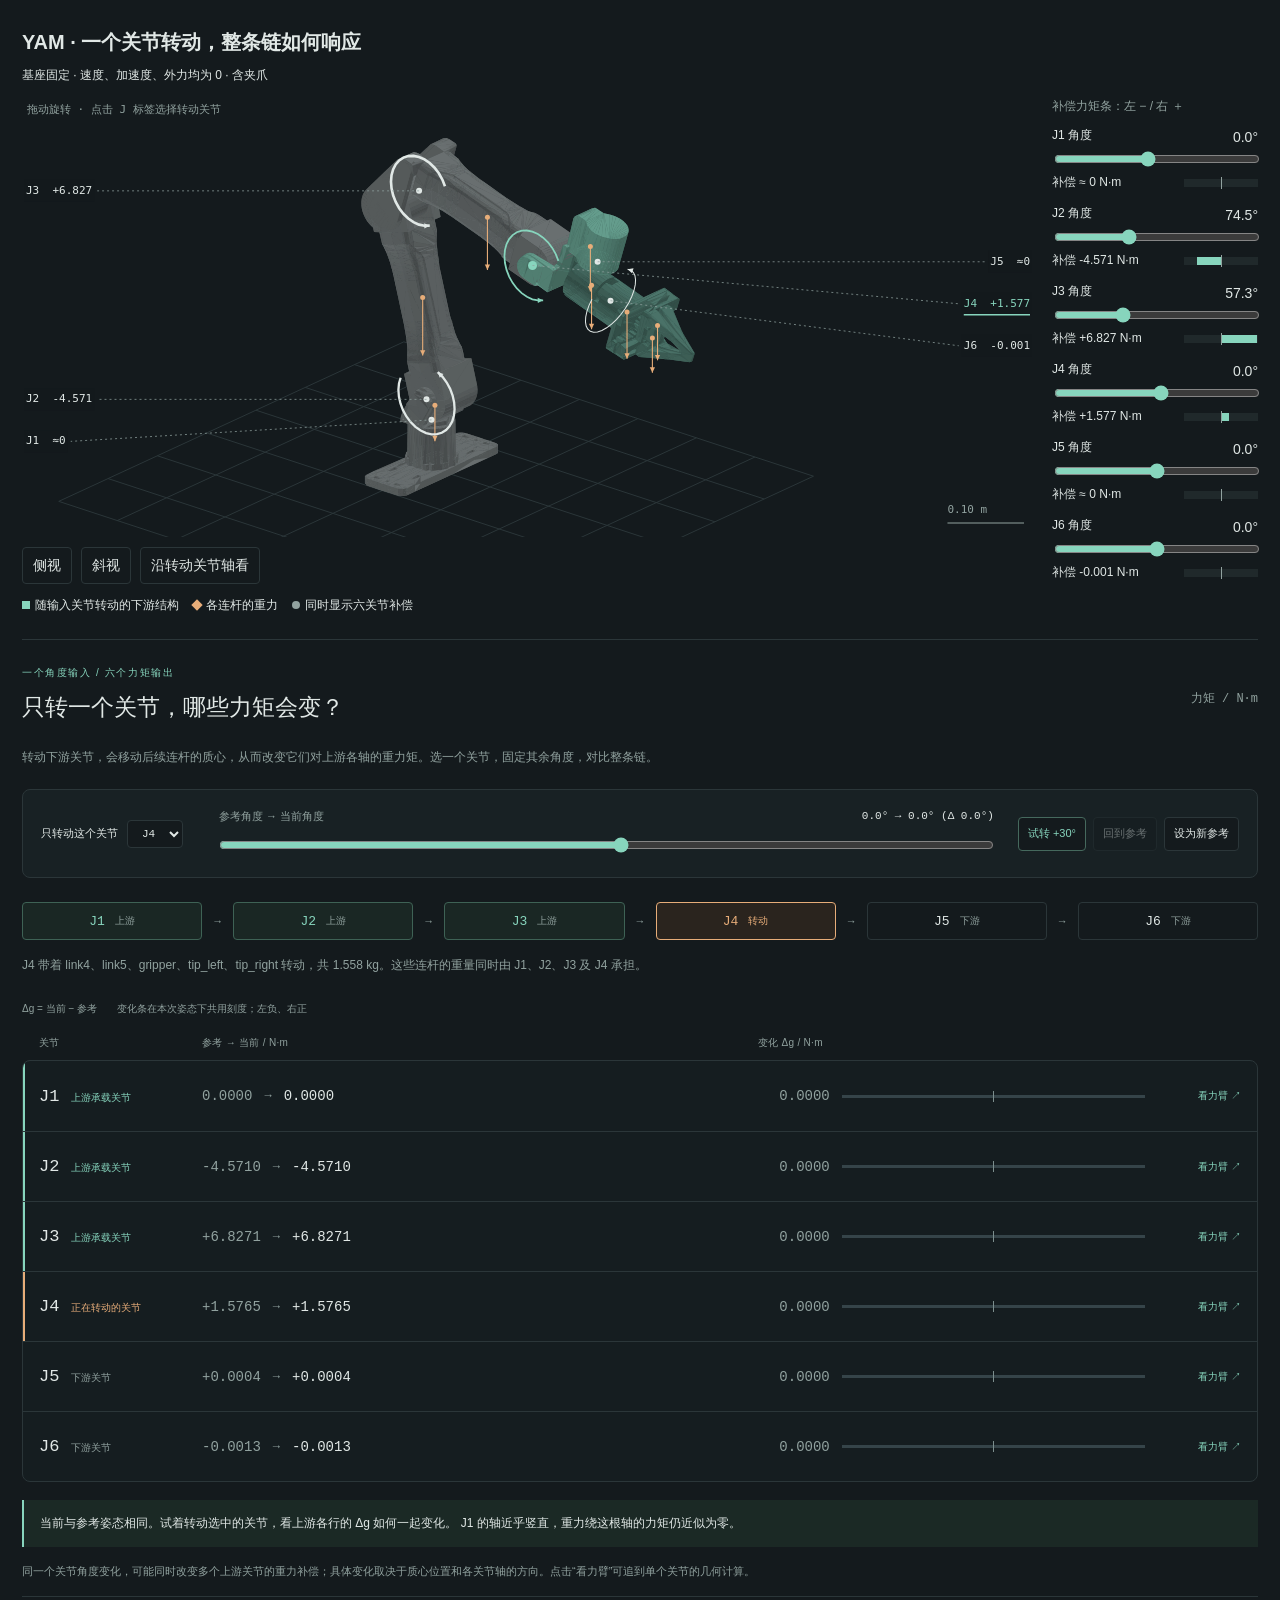
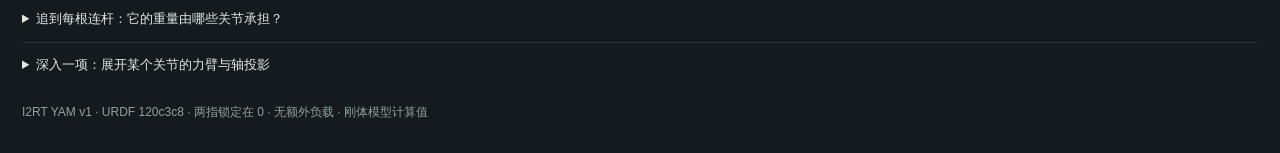
==== commit d08258db: "Simplify gravity coupling comparison into compact joint rows" ====
--- a/docs/labs/gravity.html
+++ b/docs/labs/gravity.html
@@ -1,4 +1,4 @@
-<!doctype html><html lang="zh-CN"><head><meta charset="utf-8"><meta name="viewport" content="width=device-width,initial-scale=1"><title>YAM 重力补偿实验</title><style>
+<!doctype html><html lang="zh-CN"><head><meta charset="utf-8"><meta name="viewport" content="width=device-width,initial-scale=1"><title>YAM 重力补偿实验</title><link rel="icon" href="../assets/icon.svg" type="image/svg+xml"><style>
 :root{color-scheme:dark;--foreground:#e1e8e6;--muted:#20292b;--muted-foreground:#91a29f;--background:#141a1d;--border:#2b3639;--viz-series-1:#87d5bd;--viz-series-2:#e7ad79}
 *{box-sizing:border-box}body{margin:0;padding:18px 22px;background:var(--background);color:var(--foreground);font:14px/1.6 'PingFang SC','Microsoft YaHei',sans-serif}h3{font-size:20px}button,input,select{font:inherit}button{cursor:pointer}button,select{border:1px solid var(--border);background:var(--background);border-radius:4px;color:var(--foreground);padding:6px 10px}input[type=range]{width:100%;accent-color:var(--viz-series-1)}.text-small{font-size:12px}.tabular-nums{font-variant-numeric:tabular-nums}.viz-row,.viz-controls{display:flex;gap:9px;flex-wrap:wrap;align-items:center;margin:10px 0}.form-label{font-size:12px}.form-select{margin-left:5px}.table-responsive{overflow:auto}table{border-collapse:collapse;width:100%;font-size:12px}td,th{text-align:left;padding:8px;border-bottom:1px solid var(--border)}hr{border:0;border-top:1px solid var(--border);margin:18px 0}details{border-top:1px solid var(--border);padding:12px 0}summary{cursor:pointer}button:focus-visible,input:focus-visible,select:focus-visible{outline:3px solid #b87326;outline-offset:3px}@media(max-width:580px){body{padding:14px 12px}}
 </style></head><body><!-- I2RT model and reduced geometry: MIT License
@@ -26,7 +26,7 @@
     <div><div class="text-small yg-bar-caption">补偿力矩条：左 − / 右 ＋</div><div id="yg-sliders" aria-label="六个关节角度与重力补偿力矩"></div></div>
   </div>
   <section id="yg-coupling" aria-labelledby="yg-coupling-title">
-    <div class="yg-section-heading"><div><div class="yg-eyebrow">一个角度输入 / 六个力矩输出</div><h3 id="yg-coupling-title">向上游看，每个关节都在承担什么？</h3></div><span class="yg-unit">力矩 / N·m</span></div>
+    <div class="yg-section-heading"><div><div class="yg-eyebrow">一个角度输入 / 六个力矩输出</div><h3 id="yg-coupling-title">只转一个关节，哪些力矩会变？</h3></div><span class="yg-unit">力矩 / N·m</span></div>
     <p class="yg-intro">转动下游关节，会移动后续连杆的质心，从而改变它们对上游各轴的重力矩。选一个关节，固定其余角度，对比整条链。</p>
     <div class="yg-driver-controls">
       <div class="yg-driver-choice"><label for="yg-driver">只转动这个关节</label><select id="yg-driver"><option value="0">J1</option><option value="1">J2</option><option value="2">J3</option><option value="3" selected>J4</option><option value="4">J5</option><option value="5">J6</option></select></div>
@@ -35,10 +35,11 @@
     </div>
     <div id="yg-chain" class="yg-chain" role="group" aria-label="从基座到末端的关节顺序；选择转动关节"></div>
     <p id="yg-scope" class="yg-scope"></p>
-    <div class="yg-comparison-key"><span><i class="yg-reference-key"></i>参考力矩</span><span><i class="yg-current-key"></i>当前力矩</span><span>Δg = 当前 − 参考</span><span>力矩条共用刻度 · 数值四舍五入显示</span></div>
+    <div class="yg-comparison-key"><span>Δg = 当前 − 参考</span><span>变化条在本次姿态下共用刻度；左负、右正</span></div>
+    <div class="yg-response-head" aria-hidden="true"><span>关节</span><span>参考 → 当前 / N·m</span><span>变化 Δg / N·m</span><span></span></div>
     <div id="yg-response-grid" class="yg-response-grid" aria-label="六个关节的重力补偿与变化量"></div>
     <p id="yg-response-summary" class="yg-response-summary" aria-live="polite"></p>
-    <p class="yg-explanation">每张图从该关节的正轴端看向关节，橙色菱形表示<strong>该关节全部下游连杆</strong>的等效总质心。力矩条可横向比较；力臂图各自缩放，箭头仅示方向。上游力矩是否变化、变化多少，还取决于转轴方向和当前姿态。</p>
+    <p class="yg-explanation">同一个关节角度变化，可能同时改变多个上游关节的重力补偿；具体变化取决于质心位置和各关节轴的方向。点击“看力臂”可追到单个关节的几何计算。</p>
     <details id="yg-link-matrix"><summary>追到每根连杆：它的重量由哪些关节承担？</summary><p class="yg-explanation">每一行是一根有质量的连杆，每一列是一个承载关节。高亮行随当前输入关节转动。每格上方是当前补偿贡献，下方是相对参考姿态的变化；沿列求和得到该关节的 g 和 Δg。</p><div class="table-responsive"><table class="yg-coupling-matrix"><thead><tr><th>连杆 / 质量</th><th>J1</th><th>J2</th><th>J3</th><th>J4</th><th>J5</th><th>J6</th></tr></thead><tbody id="yg-matrix-body"></tbody><tfoot id="yg-matrix-total"></tfoot></table></div><p class="yg-explanation">“—”表示关节不在这根连杆的上游，因而不承载该连杆；数值 0 则表示它承载这根连杆，但当前重力绕该轴的力矩为零。这张表是重力贡献表，不是质量矩阵 M。</p></details>
   </section>
   <details id="yg-detail"><summary>深入一项：展开某个关节的力臂与轴投影</summary>
@@ -126,35 +127,34 @@
  .yg-chain [aria-pressed=true]{border-color:var(--viz-series-2);background:#2a241e;color:var(--viz-series-2)}
  .yg-chain [aria-pressed=true] small{color:var(--viz-series-2)}
  .yg-scope{font-size:12px;line-height:1.9;color:var(--muted-foreground);margin:0 0 24px}
- .yg-comparison-key{display:flex;gap:15px;flex-wrap:wrap;font-size:10px;color:var(--muted-foreground);margin-bottom:12px}
- .yg-comparison-key span{display:flex;align-items:center;gap:6px}
- .yg-comparison-key i{display:inline-block;width:17px;height:6px}
- .yg-reference-key{border:1px solid var(--muted-foreground)}
- .yg-current-key{background:var(--viz-series-1)}
- .yg-response-grid{display:grid;grid-template-columns:repeat(3,minmax(0,1fr));gap:14px}
- .yg-response-card{border:1px solid var(--border);border-radius:8px;padding:17px 18px 10px;background:#151d20;min-width:0}
- .yg-response-card.upstream{border-top:2px solid #578e7a}
- .yg-response-card.driver{border-top:2px solid var(--viz-series-2)}
- .yg-card-head{display:flex;justify-content:space-between;align-items:center}
- .yg-card-head b{font:16px var(--mono);font-weight:500}
- .yg-card-head span{font-size:10px;color:var(--muted-foreground)}
- .upstream .yg-card-head span{color:var(--viz-series-1)}
- .driver .yg-card-head span{color:var(--viz-series-2)}
- .yg-card-values{display:flex;align-items:center;gap:13px;margin:17px 0 10px;font-family:var(--mono)}
- .yg-card-values strong{font-size:23px;font-weight:500}
- .yg-reference-value{font-size:18px;color:var(--muted-foreground)}
- .yg-card-values small{display:block;font:10px/1.8 'PingFang SC',sans-serif;color:var(--muted-foreground);margin-top:3px}
- .yg-transition{font-size:13px;color:var(--muted-foreground);margin-bottom:13px}
- .yg-delta{font:13px var(--mono);color:var(--muted-foreground)}
- .yg-delta.changed{color:var(--viz-series-1)}
- .yg-delta output{font-size:20px;font-weight:500;margin-left:7px}
- .yg-delta span{font-size:10px}
- .yg-compare-bars{display:block;width:100%;height:37px;margin:10px 0 3px}
- .yg-mini-plane{display:block;width:100%;height:150px}
- .yg-mini-plane text{font:11px 'PingFang SC',sans-serif;fill:var(--muted-foreground)}
- .yg-card-calc{font:11px/1.7 var(--mono);text-align:center;color:var(--foreground);min-height:32px;padding-top:7px}
- .yg-card-bottom{display:flex;align-items:center;justify-content:space-between;flex-wrap:wrap;gap:5px;border-top:1px solid var(--border);padding-top:7px;margin-top:6px;color:var(--muted-foreground);font-size:10px}
- .yg-card-bottom button{border:0;padding:4px 0;font-size:10px;color:var(--viz-series-1);background:transparent}
+ .yg-comparison-key{display:flex;gap:20px;flex-wrap:wrap;font-size:10px;color:var(--muted-foreground);margin-bottom:18px}
+ .yg-response-head,.yg-response-row{display:grid;grid-template-columns:145px minmax(200px,1fr) minmax(170px,.72fr) 78px;gap:18px;align-items:center}
+ .yg-response-head{padding:0 17px 9px;color:var(--muted-foreground);font-size:10px;letter-spacing:.3px}
+ .yg-response-grid{border:1px solid var(--border);border-radius:8px;overflow:hidden;background:#151d20}
+ .yg-response-row{min-height:70px;padding:11px 16px;border-top:1px solid var(--border);position:relative}
+ .yg-response-row:first-child{border-top:0}
+ .yg-response-row:before{content:'';position:absolute;left:0;top:0;bottom:0;width:2px;background:transparent}
+ .yg-response-row.upstream:before{background:var(--viz-series-1)}
+ .yg-response-row.driver:before{background:var(--viz-series-2)}
+ .yg-response-identity{display:flex;align-items:baseline;gap:12px;min-width:0}
+ .yg-response-identity b{font:500 17px var(--mono);color:var(--foreground)}
+ .yg-response-identity small{font-size:10px;color:var(--muted-foreground);white-space:nowrap}
+ .yg-response-row.upstream .yg-response-identity small{color:var(--viz-series-1)}
+ .yg-response-row.driver .yg-response-identity small{color:var(--viz-series-2)}
+ .yg-value-pair{display:flex;align-items:center;gap:12px;white-space:nowrap;font:14px var(--mono);font-variant-numeric:tabular-nums}
+ .yg-value-pair span,.yg-value-pair i{color:var(--muted-foreground)}
+ .yg-value-pair i{font-size:12px;font-style:normal}
+ .yg-value-pair strong{font-weight:500;color:var(--foreground)}
+ .yg-change{display:flex;align-items:center;gap:12px;color:var(--muted-foreground);font:14px var(--mono);font-variant-numeric:tabular-nums}
+ .yg-change.changed{color:var(--viz-series-1)}
+ .yg-change output{min-width:72px;text-align:right}
+ .yg-delta-track{height:3px;background:#354449;display:block;flex:1;position:relative;min-width:40px}
+ .yg-zero{position:absolute;left:50%;top:-4px;height:11px;border-left:1px solid #7c8e8d}
+ .yg-delta-fill{position:absolute;top:0;height:3px;background:var(--viz-series-1)}
+ .yg-delta-fill.positive{left:50%}
+ .yg-delta-fill.negative{right:50%}
+ .yg-response-row button{border:0;background:none;padding:4px 0;color:var(--viz-series-1);font-size:10px;white-space:nowrap;text-align:right}
+ .yg-response-row button:hover{text-decoration:underline;text-underline-offset:3px}
  .yg-response-summary{font-size:12px;line-height:1.9;border-left:2px solid var(--viz-series-1);background:#1b2925;padding:12px 16px;margin:18px 0 12px}
  .yg-explanation{font-size:11px;line-height:1.9;color:var(--muted-foreground);margin:14px 0}
  #yg-detail>summary,#yg-link-matrix>summary{font-size:13px;color:var(--foreground)}
@@ -167,14 +167,21 @@
  .yg-coupling-matrix .yg-moving-link th{color:var(--viz-series-1);border-left:2px solid var(--viz-series-1)}
  .yg-no-load{color:#61716d;text-align:center!important}
  .yg-coupling-matrix tfoot td{color:var(--viz-series-1);padding-top:14px}
- @media(max-width:1000px){.yg-driver-controls{grid-template-columns:154px minmax(0,1fr)}.yg-compare-actions{grid-column:1/-1}.yg-response-grid{grid-template-columns:repeat(2,minmax(0,1fr))}}
+ @media(max-width:1000px){.yg-driver-controls{grid-template-columns:154px minmax(0,1fr)}.yg-compare-actions{grid-column:1/-1}.yg-response-head,.yg-response-row{grid-template-columns:110px minmax(165px,1fr) minmax(145px,.75fr) 70px;gap:10px}}
+ @media(max-width:650px){
+   .yg-response-head{display:none}
+   .yg-response-row{grid-template-columns:67px minmax(0,1fr) 66px;gap:6px 8px;min-height:76px;padding:10px 11px}
+   .yg-response-identity{grid-row:1/3;display:block}.yg-response-identity b{display:block;font-size:15px}.yg-response-identity small{display:block;font-size:9px;line-height:1.4;white-space:normal}
+   .yg-value-pair{grid-column:2/4;grid-row:1;gap:6px;font-size:12px}
+   .yg-change{grid-column:2;grid-row:2;gap:8px;font-size:12px}.yg-change output{min-width:61px;text-align:left}
+   .yg-response-row button{grid-column:3;grid-row:2;font-size:10px}
+ }
  @media(max-width:580px){
    .yg-section-heading{align-items:flex-start}.yg-section-heading h3{font-size:20px!important}.yg-unit{font-size:9px;margin-top:5px}
    .yg-driver-controls{grid-template-columns:1fr;padding:14px;gap:14px}.yg-compare-actions{gap:6px}
    .yg-driver-range label{flex-direction:column;gap:6px}
    .yg-chain{gap:4px}.yg-chain>span{display:none}.yg-chain>button{flex-direction:column;gap:4px;padding:8px 1px}.yg-chain b{font-size:12px}.yg-chain small{font-size:9px}
-   .yg-response-grid{grid-template-columns:1fr;gap:13px}.yg-response-card{padding:16px}.yg-mini-plane{height:145px}
-   .yg-coupling-matrix{font-size:11px}.yg-card-calc{font-size:11px}
+   .yg-coupling-matrix{font-size:11px}
    #yg-detail .yg-numbers{grid-template-columns:1fr}
  }
 </style>
@@ -272,6 +279,33 @@
 if(typeof module!=='undefined' && module.exports)module.exports=YamDynamics;
 
 const YAM_GRAVITY_MODEL = {"name":"I2RT YAM v1","commit":"120c3c81400171174604e503943f8d1ebc891058","source":"https://github.com/i2rt-robotics/i2rt/blob/120c3c81400171174604e503943f8d1ebc891058/i2rt/robot_models/arm/yam/v1/yam.urdf","root":"base","tcpLink":"gripper","tcpOffset":[0,0,0],"links":{"base":{"name":"base","mass":0.873654,"inertial":{"xyz":[-3.8391e-05,2.4007e-05,0.024768],"rpy":[0.0,1.5708,3.1416]},"inertia":[[0.00157059,-9.4753e-07,2.04071e-07],[-9.4753e-07,0.000678307,2.44292e-07],[2.04071e-07,2.44292e-07,0.00169404]],"visual":{"xyz":[0.037496,0.046401,0.1875],"rpy":[0.0,1.5708,3.1416]},"mesh":{"vertices":[[0.11596,0.0168,0.04555],[0.1162,0.01742,0.04904],[0.11601,0.02225,0.04368],[0.11583,0.01868,0.05089],[0.11592,0.02196,0.05608],[0.1144,0.02527,0.02474],[0.1144,0.02486,0.0289],[0.1144,0.02438,0.03556],[0.11522,0.02404,0.04057],[0.11532,0.02431,0.04517],[0.1152,0.02525,0.05027],[0.11614,0.02269,0.05626],[0.1144,0.03119,0.02033],[0.1144,0.02911,0.02447],[0.1144,0.02927,0.02941],[0.1144,0.02765,0.03442],[0.1144,0.02765,0.04057],[0.1144,0.02926,0.04556],[0.11461,0.02888,0.05056],[0.1144,0.03112,0.0546],[0.1144,0.03708,0.01686],[0.1144,0.0347,0.01954],[0.1144,0.03333,0.0237],[0.1144,0.03333,0.05129],[0.1144,0.03473,0.05542],[0.1144,0.03707,0.05812],[0.1144,0.03919,0.01572],[0.1144,0.04018,0.01961],[0.1144,0.04011,0.05536],[0.1144,0.03964,0.0594],[0.1144,0.04614,0.01213],[0.1144,0.04382,0.01404],[0.1144,0.0458,0.01853],[0.1144,0.04577,0.05646],[0.1144,0.04385,0.06097],[0.1144,0.04614,0.06286],[0.1144,0.04769,0.01236],[0.1144,0.04915,0.01411],[0.1144,0.05036,0.01901],[0.1144,0.05041,0.05598],[0.1144,0.04921,0.06086],[0.1144,0.04769,0.06264],[0.1144,0.05506,0.01646],[0.1144,0.05607,0.01926],[0.1144,0.05607,0.05573],[0.1144,0.05515,0.05852],[0.1144,0.05935,0.01985],[0.1144,0.06132,0.02585],[0.1144,0.0613,0.04916],[0.1144,0.05941,0.05514],[0.1144,0.06321,0.02182],[0.1144,0.06553,0.02355],[0.1144,0.06354,0.02943],[0.1144,0.06523,0.03516],[0.1144,0.06523,0.03986],[0.1144,0.06353,0.04558],[0.1144,0.06548,0.05148],[0.1144,0.06337,0.05299],[0.1144,0.06848,0.02556],[0.1144,0.06796,0.02896],[0.1144,0.06874,0.03561],[0.1144,0.0688,0.03969],[0.1144,0.06794,0.0461],[0.1144,0.06848,0.04943],[0.1195,0.01742,0.02595],[0.1195,0.016,0.0307],[0.1195,0.01525,0.03581],[0.1195,0.01525,0.03919],[0.1195,0.01644,0.04509],[0.1195,0.02058,0.01999],[0.1195,0.01883,0.02288],[0.1195,0.02223,0.04348],[0.1195,0.02178,0.05641],[0.1195,0.02364,0.01623],[0.1195,0.02529,0.02474],[0.1195,0.02485,0.0289],[0.1195,0.02425,0.03562],[0.1195,0.02405,0.04018],[0.1195,0.02304,0.04294],[0.1195,0.02274,0.0563],[0.1195,0.02378,0.05892],[0.1195,0.03032,0.01076],[0.1195,0.02752,0.01266],[0.1195,0.03115,0.02036],[0.1195,0.02847,0.02386],[0.1195,0.02891,0.03027],[0.1195,0.02765,0.03442],[0.1195,0.02765,0.04057],[0.1195,0.02882,0.0445],[0.1195,0.02855,0.05122],[0.1195,0.03122,0.0547],[0.1195,0.02752,0.06233],[0.1195,0.03032,0.06423],[0.1195,0.03391,0.00894],[0.1195,0.03709,0.01686],[0.1195,0.03463,0.01913],[0.1195,0.03333,0.0237],[0.1195,0.03333,0.05129],[0.1195,0.03478,0.05568],[0.1195,0.0371,0.05815],[0.1195,0.03398,0.06608],[0.1195,0.03969,0.00703],[0.1195,0.03956,0.01562],[0.1195,0.04036,0.01956],[0.1195,0.04036,0.05543],[0.1195,0.03918,0.05927],[0.1195,0.03969,0.06797],[0.1195,0.04461,0.00639],[0.1195,0.04613,0.01213],[0.1195,0.04385,0.014],[0.1195,0.04467,0.01859],[0.1195,0.04537,0.05644],[0.1195,0.04384,0.06097],[0.1195,0.04613,0.06286],[0.1195,0.04461,0.0686],[0.1195,0.04977,0.00648],[0.1195,0.0477,0.01236],[0.1195,0.0492,0.01412],[0.1195,0.05047,0.01901],[0.1195,0.05047,0.05598],[0.1195,0.04912,0.0609],[0.1195,0.0477,0.06263],[0.1195,0.04977,0.06851],[0.1195,0.05311,0.00703],[0.1195,0.05636,0.00793],[0.1195,0.05518,0.01648],[0.1195,0.05633,0.01895],[0.1195,0.05633,0.05605],[0.1195,0.05509,0.05853],[0.1195,0.05636,0.06706],[0.1195,0.05311,0.06797],[0.1195,0.06117,0.01007],[0.1195,0.05962,0.01951],[0.1195,0.06083,0.02524],[0.1195,0.06083,0.04975],[0.1195,0.05957,0.05552],[0.1195,0.06119,0.06492],[0.1195,0.06528,0.01266],[0.1195,0.06337,0.022],[0.1195,0.06542,0.0235],[0.1195,0.06413,0.0308],[0.1195,0.06526,0.03545],[0.1195,0.06526,0.03955],[0.1195,0.06398,0.0445],[0.1195,0.06547,0.05146],[0.1195,0.06319,0.0532],[0.1195,0.06528,0.06233],[0.1195,0.06909,0.01614],[0.1195,0.07222,0.01999],[0.1195,0.06847,0.02556],[0.1195,0.06792,0.02878],[0.1195,0.06877,0.03543],[0.1195,0.0688,0.03956],[0.1195,0.06795,0.0461],[0.1195,0.06847,0.04943],[0.1195,0.07222,0.05501],[0.1195,0.06916,0.05877],[0.1195,0.07468,0.02442],[0.1195,0.07678,0.03059],[0.1195,0.07681,0.04429],[0.1195,0.0746,0.05075],[0.1195,0.07755,0.03581],[0.1195,0.07755,0.03919],[0.1665,0.02095,0.01982],[0.1665,0.02097,0.0552],[0.1665,0.03242,0.00966],[0.1665,0.03241,0.06534],[0.1665,0.03343,0.00939],[0.1665,0.03344,0.0656],[0.1665,0.05947,0.00942],[0.1665,0.0595,0.06561],[0.1665,0.07184,0.01981],[0.1665,0.07185,0.05517],[0.1688,0.01566,0.02076],[0.1688,0.01488,0.02586],[0.1688,0.0149,0.04911],[0.1688,0.01567,0.05424],[0.1688,0.01991,0.01462],[0.1688,0.01979,0.01891],[0.1688,0.01883,0.02288],[0.1688,0.01883,0.05211],[0.1688,0.01978,0.05607],[0.1688,0.01993,0.0604],[0.1688,0.02519,0.01161],[0.1688,0.02443,0.01479],[0.1688,0.02444,0.06023],[0.1688,0.02566,0.06359],[0.1688,0.03112,0.00694],[0.1688,0.03121,0.00935],[0.1688,0.0312,0.06568],[0.1688,0.03096,0.06813],[0.1688,0.03357,0.0067],[0.1688,0.03422,0.00814],[0.1688,0.03431,0.06687],[0.1688,0.03358,0.06838],[0.1688,0.04045,0.00428],[0.1688,0.03895,0.06874],[0.1688,0.04506,0.07146],[0.1688,0.05176,0.00466],[0.1688,0.04985,0.07096],[0.1688,0.0532,0.00393],[0.1688,0.05636,0.00793],[0.1688,0.05636,0.06706],[0.1688,0.05444,0.06914],[0.1688,0.05975,0.00672],[0.1688,0.06016,0.00859],[0.1688,0.06019,0.06642],[0.1688,0.06011,0.06796],[0.1688,0.06432,0.00743],[0.1688,0.06544,0.01155],[0.1688,0.06697,0.01299],[0.1688,0.06697,0.06201],[0.1688,0.06552,0.06338],[0.1688,0.06427,0.06759],[0.1688,0.07029,0.01192],[0.1688,0.06862,0.01508],[0.1688,0.07187,0.01846],[0.1688,0.07188,0.05656],[0.1688,0.06869,0.05978],[0.1688,0.07027,0.0631],[0.1688,0.07289,0.01462],[0.1688,0.07375,0.01923],[0.1688,0.07582,0.02575],[0.1688,0.07585,0.0492],[0.1688,0.07374,0.05578],[0.1688,0.07287,0.0604],[0.1688,0.07851,0.02559],[0.1688,0.07851,0.04942],[0.1775,-0.05331,0.01062],[0.1775,-0.0536,0.023],[0.1775,-0.0536,0.03],[0.1775,-0.0536,0.045],[0.1775,-0.0536,0.052],[0.1775,-0.0536,0.0625],[0.1775,-0.05311,0.06535],[0.1775,-0.05012,0.00511],[0.1775,-0.0501,0.023],[0.1775,-0.0501,0.03],[0.1775,-0.0501,0.045],[0.1775,-0.0501,0.052],[0.1775,-0.05036,0.06662],[0.1775,-0.04984,0.07014],[0.1775,-0.0436,0.0025],[0.1775,-0.04567,0.00275],[0.1775,-0.04507,0.0154],[0.1775,-0.0466,0.0225],[0.1775,-0.04513,0.02455],[0.1775,-0.04501,0.03538],[0.1775,-0.04503,0.03959],[0.1775,-0.04519,0.05052],[0.1775,-0.0466,0.0575],[0.1775,-0.04505,0.05963],[0.1775,-0.04508,0.07231],[0.1775,-0.04128,0.01595],[0.1775,-0.0406,0.0225],[0.1775,-0.04128,0.02409],[0.1775,-0.04119,0.03607],[0.1775,-0.04127,0.03911],[0.1775,-0.04122,0.05104],[0.1775,-0.0406,0.0575],[0.1775,-0.04134,0.05918],[0.1775,-0.0286,0.0025],[0.1775,-0.0286,0.023],[0.1775,-0.0286,0.03],[0.1775,-0.0286,0.045],[0.1775,-0.0286,0.052],[0.1775,-0.0286,0.0665],[0.1775,-0.0286,0.0725],[0.1775,-0.01543,0.01555],[0.1775,-0.01547,0.01943],[0.1775,-0.0154,0.05552],[0.1775,-0.01548,0.05941],[0.1775,-0.00311,0.01456],[0.1775,-0.00316,0.02044],[0.1775,-0.00309,0.05456],[0.1775,-0.00316,0.06044],[0.1775,-0.00121,0.01598],[0.1775,-0.00124,0.01904],[0.1775,-0.00124,0.05595],[0.1775,-0.00122,0.05903],[0.1775,0.01566,0.02076],[0.1775,0.01462,0.02543],[0.1775,0.0161,0.03023],[0.1775,0.01525,0.03581],[0.1775,0.01525,0.03919],[0.1775,0.01609,0.0447],[0.1775,0.0146,0.04961],[0.1775,0.01567,0.05424],[0.1775,0.01991,0.01462],[0.1775,0.02014,0.01905],[0.1775,0.02013,0.05585],[0.1775,0.01993,0.0604],[0.1775,0.02574,0.01151],[0.1775,0.02484,0.01436],[0.1775,0.02485,0.06067],[0.1775,0.02622,0.06472],[0.1775,0.03179,0.00722],[0.1775,0.03144,0.00922],[0.1775,0.02752,0.01266],[0.1775,0.02752,0.06233],[0.1775,0.03141,0.0659],[0.1775,0.03161,0.06798],[0.1775,0.03365,0.00658],[0.1775,0.03374,0.00886],[0.1775,0.03366,0.06609],[0.1775,0.03329,0.06797],[0.1775,0.0404,0.00404],[0.1775,0.03921,0.0686],[0.1775,0.0464,0.0025],[0.1775,0.04471,0.00639],[0.1775,0.04485,0.07019],[0.1775,0.05158,0.00477],[0.1775,0.04978,0.06992],[0.1775,0.05328,0.00334],[0.1775,0.05392,0.06874],[0.1775,0.05963,0.00679],[0.1775,0.06006,0.00878],[0.1775,0.05988,0.06615],[0.1775,0.06004,0.06778],[0.1775,0.06432,0.00743],[0.1775,0.06547,0.01158],[0.1775,0.06607,0.01283],[0.1775,0.06611,0.06216],[0.1775,0.0656,0.06437],[0.1775,0.06427,0.06759],[0.1775,0.07029,0.01192],[0.1775,0.06818,0.01465],[0.1775,0.07177,0.01918],[0.1775,0.07177,0.05579],[0.1775,0.06819,0.06032],[0.1775,0.07027,0.0631],[0.1775,0.07289,0.01462],[0.1775,0.07344,0.01936],[0.1775,0.0769,0.02688],[0.1775,0.07672,0.03031],[0.1775,0.0767,0.04476],[0.1775,0.07684,0.04811],[0.1775,0.07358,0.05579],[0.1775,0.07287,0.0604],[0.1775,0.07845,0.02513],[0.1775,0.07755,0.03581],[0.1775,0.07755,0.03919],[0.1775,0.07844,0.04985],[0.1775,0.09452,0.0156],[0.1775,0.09453,0.0194],[0.1775,0.09457,0.05556],[0.1775,0.0945,0.05939],[0.1775,0.10688,0.01456],[0.1775,0.10686,0.02044],[0.1775,0.10691,0.05456],[0.1775,0.10686,0.06044],[0.1775,0.10875,0.01593],[0.1775,0.10874,0.01908],[0.1775,0.10874,0.05591],[0.1775,0.10875,0.05906],[0.1775,0.1214,0.0025],[0.1775,0.1214,0.023],[0.1775,0.1214,0.03],[0.1775,0.1214,0.045],[0.1775,0.1214,0.052],[0.1775,0.1214,0.0665],[0.1775,0.1214,0.0725],[0.1775,0.1364,0.0025],[0.1775,0.13745,0.00255],[0.1775,0.13497,0.0154],[0.1775,0.1334,0.0225],[0.1775,0.13486,0.02455],[0.1775,0.13498,0.03538],[0.1775,0.13497,0.03959],[0.1775,0.1348,0.05053],[0.1775,0.1334,0.0575],[0.1775,0.13494,0.05963],[0.1775,0.13684,0.07247],[0.1775,0.14039,0.00344],[0.1775,0.13866,0.01587],[0.1775,0.1394,0.0225],[0.1775,0.13872,0.0241],[0.1775,0.13881,0.03607],[0.1775,0.13873,0.03911],[0.1775,0.13878,0.05104],[0.1775,0.1394,0.0575],[0.1775,0.13866,0.05922],[0.1775,0.14032,0.07158],[0.1775,0.1441,0.00623],[0.1775,0.14612,0.01072],[0.1775,0.1464,0.023],[0.1775,0.1464,0.03],[0.1775,0.1464,0.045],[0.1775,0.1464,0.052],[0.1775,0.1464,0.0625],[0.1775,0.14573,0.06587],[0.1775,0.14385,0.06912],[0.1875,-0.05327,0.0104],[0.1875,-0.0536,0.023],[0.1875,-0.0536,0.03],[0.1875,-0.0536,0.045],[0.1875,-0.0536,0.052],[0.1875,-0.0536,0.0625],[0.1875,-0.05311,0.06535],[0.1875,-0.05003,0.00503],[0.1875,-0.0501,0.023],[0.1875,-0.0501,0.03],[0.1875,-0.0501,0.045],[0.1875,-0.0501,0.052],[0.1875,-0.05036,0.06662],[0.1875,-0.04984,0.07014],[0.1875,-0.0436,0.0025],[0.1875,-0.04567,0.00275],[0.1875,-0.04511,0.01544],[0.1875,-0.0466,0.0225],[0.1875,-0.04513,0.02455],[0.1875,-0.04501,0.03538],[0.1875,-0.04503,0.03959],[0.1875,-0.04522,0.05057],[0.1875,-0.0466,0.0575],[0.1875,-0.04505,0.05963],[0.1875,-0.04508,0.07231],[0.1875,-0.04131,0.0159],[0.1875,-0.0406,0.0225],[0.1875,-0.04128,0.0241],[0.1875,-0.04126,0.03591],[0.1875,-0.04124,0.03903],[0.1875,-0.04124,0.05101],[0.1875,-0.0406,0.0575],[0.1875,-0.04134,0.05918],[0.1875,-0.0286,0.0025],[0.1875,-0.0286,0.023],[0.1875,-0.0286,0.03],[0.1875,-0.0286,0.045],[0.1875,-0.0286,0.052],[0.1875,-0.0286,0.0665],[0.1875,-0.0286,0.0725],[0.1875,-0.01548,0.01558],[0.1875,-0.0154,0.01947],[0.1875,-0.01547,0.05556],[0.1875,-0.01543,0.05943],[0.1875,-0.00315,0.01455],[0.1875,-0.00309,0.02043],[0.1875,-0.00315,0.05455],[0.1875,-0.0031,0.06043],[0.1875,-0.00125,0.01594],[0.1875,-0.00126,0.01908],[0.1875,-0.00126,0.05591],[0.1875,-0.00125,0.05906],[0.1875,0.0464,0.0025],[0.1875,0.0464,0.023],[0.1875,0.0464,0.03],[0.1875,0.0464,0.045],[0.1875,0.0464,0.052],[0.1875,0.0464,0.0665],[0.1875,0.0464,0.0725],[0.1875,0.09454,0.01557],[0.1875,0.0946,0.01947],[0.1875,0.09453,0.05556],[0.1875,0.09458,0.05945],[0.1875,0.10686,0.01455],[0.1875,0.10691,0.02043],[0.1875,0.10684,0.05455],[0.1875,0.10691,0.06043],[0.1875,0.10875,0.01593],[0.1875,0.10874,0.01908],[0.1875,0.10874,0.05591],[0.1875,0.10875,0.05906],[0.1875,0.1214,0.0025],[0.1875,0.1214,0.023],[0.1875,0.1214,0.03],[0.1875,0.1214,0.045],[0.1875,0.1214,0.052],[0.1875,0.1214,0.0665],[0.1875,0.1214,0.0725],[0.1875,0.1364,0.0025],[0.1875,0.13745,0.00255],[0.1875,0.13493,0.01545],[0.1875,0.1334,0.0225],[0.1875,0.13486,0.02454],[0.1875,0.13498,0.03538],[0.1875,0.13497,0.03959],[0.1875,0.13477,0.05057],[0.1875,0.1334,0.0575],[0.1875,0.13494,0.05963],[0.1875,0.13675,0.07248],[0.1875,0.14039,0.00344],[0.1875,0.13864,0.01582],[0.1875,0.1394,0.0225],[0.1875,0.13872,0.0241],[0.1875,0.13874,0.03591],[0.1875,0.13876,0.03903],[0.1875,0.13876,0.051],[0.1875,0.1394,0.0575],[0.1875,0.13866,0.05922],[0.1875,0.14042,0.07153],[0.1875,0.1441,0.00623],[0.1875,0.14612,0.01072],[0.1875,0.1464,0.023],[0.1875,0.1464,0.03],[0.1875,0.1464,0.045],[0.1875,0.1464,0.052],[0.1875,0.1464,0.0625],[0.1875,0.14574,0.06582],[0.1875,0.14385,0.06913]],"triangles":[[296,303,302],[296,297,303],[165,167,303],[192,303,167],[192,191,302],[191,187,296],[187,188,297],[165,297,188],[297,296,187],[296,302,191],[302,303,192],[303,297,165],[178,184,183],[178,183,177],[173,174,178],[192,195,191],[178,174,179],[187,183,188],[173,280,281],[281,174,173],[280,173,178],[289,178,177],[288,177,183],[292,183,187],[302,191,195],[195,306,302],[187,296,292],[183,292,288],[177,288,289],[178,289,280],[292,293,298],[298,297,292],[292,297,188],[293,292,183],[183,184,293],[188,183,292],[178,289,163],[285,68,67],[284,67,66],[283,66,65],[293,73,82],[309,107,115],[321,137,147],[334,158,161],[340,161,162],[341,162,159],[329,156,146],[314,130,122],[312,122,114],[310,114,106],[299,91,80],[206,136,170],[322,146,212],[136,206,212],[212,146,136],[218,156,329],[155,156,172],[218,217,172],[172,156,218],[223,160,172],[172,160,155],[335,159,223],[223,159,160],[157,158,222],[334,333,222],[222,158,334],[148,157,171],[222,216,171],[171,157,222],[215,147,171],[171,147,148],[326,147,215],[131,137,209],[321,320,209],[209,137,321],[169,131,205],[201,124,169],[169,124,131],[200,123,124],[311,115,198],[123,200,198],[198,115,123],[101,107,195],[309,306,195],[195,107,309],[192,93,101],[167,93,192],[188,81,165],[93,167,165],[165,81,93],[298,82,188],[188,82,81],[184,73,293],[69,73,163],[184,178,163],[163,73,184],[179,70,163],[163,70,69],[174,64,70],[282,65,174],[174,65,64],[1,0,68],[68,175,1],[285,286,175],[175,68,285],[180,3,1],[4,3,164],[180,181,164],[164,3,180],[185,80,164],[4,164,72],[164,80,72],[294,80,185],[92,91,189],[299,300,189],[189,91,299],[100,92,166],[166,92,189],[193,100,168],[307,106,196],[100,193,196],[196,106,100],[129,130,203],[203,130,314],[136,129,170],[202,206,170],[170,129,202],[203,202,129],[166,168,100],[164,181,185],[1,175,180],[174,281,282],[70,179,174],[163,178,179],[188,297,298],[101,195,192],[124,201,200],[169,205,201],[209,205,131],[171,216,215],[223,336,335],[172,217,223],[212,323,322],[80,294,299],[106,307,310],[114,310,312],[122,312,314],[146,322,329],[159,335,341],[162,341,340],[161,340,334],[147,326,321],[115,311,309],[82,298,293],[65,282,283],[66,283,284],[67,284,285],[217,328,172],[217,224,337],[217,328,337],[290,164,181],[168,166,300],[189,300,166],[189,190,301],[190,194,305],[194,193,304],[168,304,193],[304,305,194],[305,301,190],[301,300,189],[300,304,168],[300,301,305],[305,304,300],[205,316,169],[205,204,315],[204,205,316],[316,315,204],[315,316,205],[327,171,216],[216,332,327],[221,216,327],[327,332,221],[216,221,332],[299,294,295],[295,300,299],[295,294,185],[300,295,186],[186,189,300],[185,186,295],[310,307,196],[312,310,197],[314,312,199],[199,203,314],[197,199,312],[196,197,310],[329,322,211],[211,218,329],[212,211,322],[320,321,210],[210,209,320],[321,326,215],[215,210,321],[339,226,222],[222,333,339],[214,215,216],[209,214,205],[214,210,215],[209,210,214],[200,198,205],[208,204,205],[220,214,216],[204,200,205],[222,226,221],[216,221,220],[205,200,201],[205,209,208],[221,216,222],[313,200,204],[315,204,208],[319,208,209],[320,209,214],[325,214,220],[331,220,221],[221,226,339],[339,332,221],[221,332,331],[220,331,325],[214,325,320],[209,320,319],[208,319,315],[204,315,313],[311,198,200],[200,313,311],[336,223,227],[227,342,336],[218,213,217],[213,211,212],[213,218,211],[197,203,199],[182,185,181],[207,213,206],[193,197,196],[203,197,206],[182,186,185],[206,199,203],[206,213,212],[202,203,206],[206,197,199],[181,175,176],[186,182,189],[203,207,206],[217,213,212],[194,196,193],[217,219,225],[217,212,219],[189,186,190],[224,227,223],[180,175,181],[224,217,225],[223,217,224],[224,337,342],[342,227,224],[337,224,225],[338,225,219],[330,219,212],[213,324,323],[323,212,213],[324,213,207],[318,207,203],[307,196,194],[190,186,295],[295,186,182],[291,182,181],[290,181,176],[176,175,286],[286,287,176],[176,287,290],[181,290,291],[182,291,295],[295,301,190],[194,305,307],[203,314,318],[207,318,324],[212,323,330],[219,330,338],[225,338,337],[317,170,206],[206,207,318],[207,206,317],[317,318,207],[318,317,206],[79,11,4],[4,72,79],[79,89,18],[18,11,79],[11,18,10],[1,3,0],[71,68,0],[0,2,71],[78,71,2],[77,78,9],[9,8,77],[2,9,78],[10,4,11],[10,0,3],[10,3,4],[2,0,10],[10,9,2],[76,77,8],[8,7,76],[7,75,76],[7,6,75],[75,6,5],[5,74,75],[84,74,5],[5,13,84],[13,83,84],[13,12,83],[83,12,21],[21,95,83],[94,95,21],[21,20,94],[94,20,26],[26,102,94],[31,109,102],[102,26,31],[89,19,18],[89,90,19],[98,24,19],[19,90,98],[98,99,25],[25,24,98],[105,29,25],[25,99,105],[112,34,29],[29,105,112],[120,40,41],[121,41,35],[113,35,34],[34,112,113],[35,113,121],[41,121,120],[128,45,40],[40,120,128],[127,135,49],[128,127,44],[44,45,128],[49,44,127],[49,135,145],[145,57,49],[56,145,144],[56,57,145],[153,62,63],[154,63,56],[56,144,154],[63,154,153],[61,153,152],[61,62,153],[152,151,60],[60,61,152],[151,59,60],[151,150,59],[139,51,58],[149,58,59],[59,150,149],[58,149,139],[132,46,50],[50,138,132],[139,50,51],[139,138,50],[126,125,42],[132,126,43],[43,46,132],[42,43,126],[136,127,128],[136,135,127],[136,145,135],[144,145,136],[151,152,161],[136,128,120],[67,71,78],[78,77,67],[144,136,146],[150,151,161],[122,130,121],[162,152,153],[79,91,90],[113,114,122],[122,121,113],[120,121,130],[67,77,76],[129,136,120],[152,162,161],[125,126,131],[95,94,81],[67,68,71],[90,89,79],[144,146,156],[126,132,131],[81,74,84],[92,99,98],[130,129,120],[156,154,144],[93,102,109],[84,83,81],[79,72,80],[153,154,159],[150,161,158],[80,91,79],[112,100,106],[155,160,154],[159,162,153],[158,149,150],[149,157,148],[148,147,149],[131,132,138],[131,117,125],[117,124,123],[107,101,108],[154,156,155],[139,149,147],[138,139,131],[115,107,108],[101,109,108],[94,93,81],[66,76,75],[113,106,114],[160,159,154],[149,158,157],[147,137,139],[137,131,139],[123,116,117],[115,108,116],[94,102,93],[70,64,74],[92,98,90],[100,112,105],[113,112,106],[117,131,124],[116,123,115],[83,95,81],[90,91,92],[92,100,99],[101,93,109],[74,82,73],[74,73,69],[69,70,74],[74,81,82],[76,66,67],[100,105,99],[64,65,74],[75,74,65],[65,66,75],[117,37,42],[42,125,117],[109,31,30],[108,30,36],[116,36,37],[37,117,116],[36,116,108],[30,108,109],[52,59,58],[17,9,10],[32,36,30],[55,63,62],[32,37,36],[32,30,31],[27,32,31],[38,43,42],[26,20,27],[20,21,27],[53,60,59],[33,35,41],[54,55,62],[59,52,53],[58,51,52],[22,21,12],[15,14,6],[16,8,9],[62,61,54],[50,46,47],[32,38,37],[5,6,14],[6,7,15],[9,17,16],[24,23,19],[28,25,29],[33,28,29],[55,56,63],[53,54,60],[51,50,47],[12,13,22],[14,13,5],[23,18,19],[41,40,33],[55,48,56],[61,60,54],[10,18,17],[29,34,33],[48,49,57],[51,47,52],[31,26,27],[34,35,33],[42,37,38],[28,24,25],[39,40,45],[57,56,48],[45,44,39],[40,39,33],[103,110,32],[95,103,27],[96,95,21],[84,96,22],[85,84,13],[86,85,14],[76,86,15],[77,76,7],[87,77,8],[88,87,16],[89,88,17],[97,89,18],[98,97,23],[104,98,24],[111,104,28],[119,111,33],[127,119,39],[135,127,44],[134,135,49],[143,134,48],[142,143,55],[141,142,54],[140,141,53],[133,140,52],[132,133,47],[126,132,46],[118,126,43],[110,118,38],[38,32,110],[43,38,118],[46,43,126],[47,46,132],[52,47,133],[53,52,140],[54,53,141],[55,54,142],[48,55,143],[49,48,134],[44,49,135],[39,44,127],[33,39,119],[28,33,111],[24,28,104],[23,24,98],[18,23,97],[17,18,89],[16,17,88],[8,16,87],[7,8,77],[15,7,76],[14,15,86],[13,14,85],[22,13,84],[21,22,96],[27,21,95],[32,27,103],[140,126,118],[140,132,126],[98,95,96],[110,142,141],[97,88,89],[97,77,87],[97,86,76],[133,132,140],[87,88,97],[97,85,86],[98,103,95],[118,110,140],[110,143,142],[110,134,143],[110,127,135],[135,134,110],[85,97,98],[76,77,97],[96,84,98],[141,140,110],[110,98,104],[98,110,103],[110,119,127],[84,85,98],[104,111,110],[111,119,110],[367,377,386],[386,357,367],[387,378,368],[377,387,386],[377,378,387],[357,358,368],[368,358,387],[368,367,357],[264,263,256],[256,257,264],[263,237,247],[264,257,248],[247,256,263],[237,238,248],[248,238,264],[248,247,237],[239,238,231],[238,237,230],[237,236,229],[292,296,276],[306,308,261],[261,268,272],[262,281,273],[288,292,276],[306,309,308],[273,269,262],[281,280,277],[289,276,277],[296,302,276],[272,306,261],[289,288,276],[261,262,268],[277,273,281],[272,276,302],[302,306,272],[269,268,262],[280,289,277],[308,309,311],[313,347,355],[355,308,313],[311,313,308],[343,319,320],[356,348,344],[315,319,343],[343,325,331],[344,339,356],[343,320,325],[344,332,339],[343,313,315],[343,331,332],[343,347,313],[356,352,348],[351,356,355],[344,343,332],[347,351,355],[351,352,356],[339,334,357],[339,333,334],[339,357,356],[358,357,340],[340,341,358],[357,334,340],[341,335,358],[358,335,342],[335,336,342],[359,358,342],[360,359,354],[359,345,349],[338,330,346],[360,354,350],[345,359,342],[342,337,345],[330,323,346],[337,346,345],[359,353,354],[349,353,359],[337,338,346],[360,350,346],[346,323,360],[361,314,312],[361,324,318],[318,314,361],[361,360,323],[323,324,361],[382,391,390],[372,382,390],[360,361,372],[372,390,360],[236,235,228],[240,233,234],[239,232,233],[233,240,239],[240,241,252],[266,240,252],[267,301,295],[267,307,305],[310,307,267],[305,301,267],[279,295,291],[279,291,290],[290,278,279],[278,290,287],[278,287,286],[286,270,274],[274,278,286],[270,286,265],[265,271,270],[266,295,275],[275,271,266],[279,275,295],[271,265,266],[286,264,265],[286,285,264],[263,264,284],[284,283,263],[283,282,263],[285,284,264],[263,282,281],[262,263,281],[369,379,387],[369,387,358],[358,359,369],[379,388,387],[360,390,371],[381,390,389],[388,379,380],[359,360,371],[381,371,390],[371,370,359],[380,389,388],[370,369,359],[380,381,389],[249,264,238],[249,238,239],[258,265,264],[249,258,264],[265,259,260],[265,258,259],[239,250,249],[239,240,251],[260,266,265],[251,250,239],[240,266,251],[260,251,266],[237,263,246],[236,237,246],[255,246,263],[263,262,255],[244,243,235],[261,242,253],[242,243,244],[242,244,253],[236,246,245],[262,261,253],[235,236,244],[245,244,236],[253,254,262],[254,255,262],[357,386,366],[386,376,366],[386,385,376],[366,356,357],[383,373,374],[373,363,364],[364,374,373],[364,363,362],[384,383,374],[364,362,355],[385,384,374],[374,375,385],[356,365,364],[364,355,356],[356,366,365],[375,376,385],[295,266,267],[252,267,266],[228,229,236],[312,310,361],[229,230,237],[230,231,238],[231,232,239],[228,392,393],[229,393,394],[394,230,229],[230,394,395],[395,231,230],[231,395,396],[396,232,231],[397,233,232],[232,396,397],[393,229,228],[403,396,395],[402,395,394],[401,394,393],[428,412,421],[428,402,412],[420,411,427],[411,401,427],[427,428,421],[421,420,427],[401,411,412],[412,402,401],[450,431,430],[430,429,435],[448,442,438],[448,449,443],[435,439,430],[434,435,429],[439,449,430],[449,439,443],[443,442,448],[438,429,448],[448,429,428],[447,428,427],[446,427,426],[433,445,426],[444,445,440],[433,437,445],[445,441,440],[432,426,425],[444,440,436],[445,437,441],[425,444,436],[432,433,426],[469,450,449],[457,448,467],[468,454,458],[468,449,454],[448,453,454],[461,457,467],[467,462,461],[454,449,448],[458,462,468],[462,467,468],[467,448,447],[466,447,446],[465,446,445],[464,452,456],[452,464,445],[463,459,455],[445,451,452],[463,464,459],[451,445,444],[456,460,464],[451,444,463],[460,459,464],[495,466,476],[494,485,475],[476,486,495],[494,495,486],[465,475,476],[486,485,494],[476,466,465],[475,465,494],[427,410,419],[410,401,400],[410,427,401],[419,426,427],[400,393,392],[392,399,400],[399,407,408],[408,407,406],[417,406,425],[417,408,406],[417,425,426],[400,408,409],[426,418,417],[408,400,399],[426,419,418],[409,410,400],[490,480,499],[498,499,480],[468,498,480],[404,416,405],[430,431,416],[416,404,430],[403,404,397],[398,397,404],[466,495,477],[495,487,477],[495,496,487],[477,467,466],[497,498,489],[479,489,498],[496,497,488],[488,487,496],[467,478,479],[497,489,488],[479,498,468],[467,477,478],[479,468,467],[402,428,413],[428,429,422],[403,402,413],[422,413,428],[429,430,424],[424,423,429],[415,430,404],[403,414,415],[423,422,429],[430,415,424],[413,414,403],[415,404,403],[474,494,465],[465,464,474],[474,484,494],[484,493,494],[470,471,472],[463,470,472],[472,471,481],[481,482,472],[482,481,491],[482,491,492],[493,483,482],[464,463,472],[493,484,483],[472,473,464],[482,492,493],[473,474,464],[397,396,403],[480,469,468],[455,451,463],[445,464,465],[446,465,466],[447,466,467],[457,453,448],[449,468,469],[436,432,425],[426,445,446],[427,446,447],[428,447,448],[438,434,429],[430,449,450],[393,400,401],[394,401,402],[395,402,403],[392,228,235],[399,235,243],[407,243,242],[242,406,407],[243,407,399],[235,399,392],[362,470,463],[444,308,355],[355,463,444],[261,308,444],[444,425,261],[406,242,261],[261,425,406],[463,355,362],[470,362,363],[471,363,373],[481,373,383],[491,383,384],[384,492,491],[383,491,481],[373,481,471],[363,471,470],[389,497,496],[388,496,495],[495,387,388],[387,495,494],[494,386,387],[386,494,493],[493,385,386],[492,384,385],[385,493,492],[496,388,389],[497,389,390],[498,390,391],[499,391,382],[490,382,372],[372,480,490],[382,490,499],[391,499,498],[390,498,497],[480,372,361],[469,361,310],[310,450,469],[267,431,450],[252,416,431],[450,310,267],[361,469,480],[431,267,252],[416,252,241],[405,241,240],[404,240,234],[398,234,233],[233,397,398],[234,398,404],[240,404,405],[241,405,416],[370,478,477],[477,369,370],[381,380,488],[371,381,489],[370,371,479],[479,478,370],[489,479,371],[488,489,381],[379,487,488],[488,380,379],[379,369,477],[477,487,379],[268,269,433],[433,432,268],[273,437,433],[433,269,273],[276,272,436],[277,276,440],[273,277,441],[441,437,273],[440,441,277],[436,440,276],[268,432,436],[436,272,268],[250,414,413],[413,249,250],[260,259,423],[251,260,424],[250,251,415],[415,414,250],[424,415,251],[423,424,260],[258,422,423],[423,259,258],[258,249,413],[413,422,258],[245,409,408],[408,244,245],[255,254,418],[246,255,419],[245,246,410],[410,409,245],[419,410,246],[418,419,255],[253,417,418],[418,254,253],[253,244,408],[408,417,253],[365,473,472],[472,364,365],[376,375,483],[366,376,484],[365,366,474],[474,473,365],[484,474,366],[483,484,376],[374,482,483],[483,375,374],[374,364,472],[472,482,374],[345,346,454],[454,453,345],[350,458,454],[454,346,350],[353,349,457],[354,353,461],[350,354,462],[462,458,350],[461,462,354],[457,461,353],[345,453,457],[457,349,345],[343,344,452],[452,451,343],[348,456,452],[452,344,348],[351,347,455],[352,351,459],[348,352,460],[460,456,348],[459,460,352],[455,459,351],[343,451,455],[455,347,343],[270,271,435],[435,434,270],[275,439,435],[435,271,275],[278,274,438],[279,278,442],[275,279,443],[443,439,275],[442,443,279],[438,442,278],[270,434,438],[438,274,270],[367,368,476],[377,367,475],[486,378,377],[377,485,486],[368,378,486],[486,476,368],[475,485,377],[476,475,367],[247,248,412],[256,247,411],[421,257,256],[256,420,421],[248,257,421],[421,412,248],[411,420,256],[412,411,247]]}},"gripper":{"name":"gripper","mass":0.553219,"inertial":{"xyz":[0.000249371,-3.57064e-05,0.0293133],"rpy":[3.141592653589793,0.0,1.5707963267948966]},"inertia":[[0.000409669,5.44941e-07,7.91268e-07],[5.44941e-07,0.000324942,-4.83959e-06],[7.91268e-07,-4.83959e-06,0.000369249]],"visual":{"xyz":[-0.0463995,-0.014,-0.0731],"rpy":[3.141592653589793,0.0,1.5707963267948966]},"mesh":{"vertices":[[-0.01791,0.00011,-0.13112],[-0.01818,0.00052,-0.1239],[-0.01827,0.00021,-0.1181],[-0.01795,0.09202,-0.13112],[-0.01818,0.09185,-0.1239],[-0.01849,0.09156,-0.1181],[-0.01793,0.09308,-0.13119],[-0.01837,0.09263,-0.1239],[-0.01808,0.09349,-0.1181],[-0.01429,-0.0039,-0.13108],[-0.01403,-0.00413,-0.1181],[-0.01586,0.00032,-0.13072],[-0.01407,0.00096,-0.12597],[-0.01735,-0.00213,-0.1181],[-0.01376,0.04014,-0.1181],[-0.01313,0.03853,-0.0731],[-0.01297,0.03819,-0.0647],[-0.01446,0.04486,-0.1181],[-0.01446,0.04486,-0.0731],[-0.01429,0.04948,-0.1181],[-0.01428,0.04959,-0.0731],[-0.01346,0.05402,-0.1181],[-0.01297,0.05497,-0.0731],[-0.01287,0.05525,-0.0626],[-0.01496,0.09159,-0.13033],[-0.014,0.09146,-0.12605],[-0.01472,0.09639,-0.13111],[-0.01426,0.0968,-0.1181],[-0.00866,-0.0046,-0.12816],[-0.00891,-0.0046,-0.12638],[-0.01037,0.00096,-0.12829],[-0.00888,0.00096,-0.12639],[-0.00866,0.02918,-0.1181],[-0.00857,0.02907,-0.0647],[-0.01183,0.03445,-0.1181],[-0.01222,0.03529,-0.0647],[-0.01242,0.03882,-0.0731],[-0.01242,0.03882,-0.0647],[-0.01248,0.05695,-0.1181],[-0.01245,0.0547,-0.0731],[-0.01245,0.05529,-0.0626],[-0.01038,0.06107,-0.1181],[-0.01025,0.06129,-0.0626],[-0.00772,0.06485,-0.1181],[-0.00772,0.06485,-0.0626],[-0.01036,0.09146,-0.12828],[-0.00893,0.09146,-0.12636],[-0.00865,0.0974,-0.12816],[-0.00893,0.0974,-0.1264],[-0.0074,-0.0046,-0.12773],[-0.00731,-0.0046,-0.12696],[-0.00503,0.00096,-0.12855],[-0.00557,0.00096,-0.12653],[-0.00432,0.02462,-0.1181],[-0.0029,0.02354,-0.0731],[-0.00316,0.02375,-0.0647],[-0.00374,0.04101,-0.0731],[-0.00376,0.04101,-0.0647],[-0.00372,0.05222,-0.0731],[-0.00368,0.05225,-0.0626],[-0.00325,0.05253,-0.0731],[-0.00325,0.05253,-0.0626],[-0.0056,0.06709,-0.1181],[-0.0056,0.06709,-0.0626],[-0.00325,0.06909,-0.1181],[-0.00325,0.06909,-0.0626],[-0.00488,0.09146,-0.12861],[-0.00597,0.09146,-0.1266],[-0.0074,0.0974,-0.12773],[-0.00731,0.0974,-0.12696],[0.00025,-0.00409,-0.13113],[0.00032,-0.00429,-0.1239],[0.00041,0.00059,-0.13114],[0.00058,0.00073,-0.1239],[-0.00015,0.02169,-0.1181],[0.00084,0.02117,-0.0731],[-0.00208,0.02364,-0.0731],[-0.00205,0.02367,-0.0647],[0.00243,0.03032,-0.0731],[0.00242,0.03017,-0.0647],[-0.00015,0.07111,-0.1181],[0.00058,0.07149,-0.0626],[0.00042,0.09184,-0.13114],[0.00057,0.09168,-0.1239],[0.00025,0.09689,-0.13114],[0.00032,0.0971,-0.1239],[0.0049,0.01939,-0.1181],[0.0049,0.01939,-0.0731],[0.00253,0.03036,-0.0731],[0.00253,0.03037,-0.0647],[0.0066,0.04092,-0.1366],[0.00663,0.04095,-0.1239],[0.00578,0.04501,-0.1366],[0.00578,0.045,-0.1239],[0.00609,0.04976,-0.1366],[0.00607,0.04975,-0.1239],[0.00726,0.05365,-0.1366],[0.00727,0.05362,-0.1239],[0.00391,0.06378,-0.0731],[0.00394,0.0638,-0.0626],[0.0049,0.07341,-0.1181],[0.0049,0.07341,-0.0626],[0.00926,0.01834,-0.1181],[0.0083,0.01883,-0.0731],[0.00856,0.01876,-0.0647],[0.01023,0.02826,-0.0731],[0.01036,0.02835,-0.0647],[0.01082,0.03701,-0.1366],[0.01077,0.03701,-0.1239],[0.00984,0.03984,-0.1366],[0.00973,0.03961,-0.1239],[0.00951,0.04499,-0.1366],[0.00953,0.0449,-0.1239],[0.00932,0.05068,-0.1366],[0.00847,0.05127,-0.1239],[0.01048,0.05407,-0.1366],[0.01037,0.0541,-0.1239],[0.0094,0.07448,-0.1181],[0.00926,0.07446,-0.0626],[0.01554,0.01798,-0.1181],[0.01566,0.01799,-0.0647],[0.01732,0.02858,-0.0731],[0.0173,0.02858,-0.0647],[0.01469,0.0368,-0.1366],[0.01469,0.03663,-0.1239],[0.01465,0.03938,-0.1366],[0.01468,0.03892,-0.1239],[0.01724,0.04259,-0.1366],[0.01724,0.04259,-0.1239],[0.01499,0.05106,-0.1366],[0.01456,0.05117,-0.1239],[0.01467,0.05484,-0.1366],[0.01462,0.05493,-0.1239],[0.01732,0.06424,-0.0731],[0.01733,0.06437,-0.0641],[0.0154,0.07482,-0.1181],[0.01568,0.07481,-0.0626],[0.02013,0.01857,-0.1181],[0.01976,0.01883,-0.0731],[0.01968,0.01883,-0.0647],[0.01787,0.02822,-0.0731],[0.0179,0.02818,-0.0647],[0.01781,0.03693,-0.1366],[0.01781,0.03695,-0.1239],[0.01943,0.04005,-0.1366],[0.01944,0.04001,-0.1239],[0.02072,0.04502,-0.1366],[0.02154,0.04492,-0.1239],[0.02051,0.05021,-0.1366],[0.02091,0.05039,-0.1239],[0.01853,0.05374,-0.1366],[0.01853,0.05375,-0.1239],[0.02013,0.07423,-0.1181],[0.01959,0.07434,-0.06428],[0.02729,-0.00395,-0.1309],[0.02729,-0.00394,-0.1239],[0.02731,0.00102,-0.1309],[0.02731,0.00102,-0.1239],[0.02453,0.01996,-0.1181],[0.0251,0.02019,-0.0731],[0.02552,0.03033,-0.0731],[0.02552,0.0303,-0.0647],[0.02285,0.04156,-0.1366],[0.02285,0.04149,-0.1239],[0.02331,0.04543,-0.1366],[0.02329,0.04543,-0.1239],[0.02323,0.04963,-0.1366],[0.02328,0.04952,-0.1239],[0.02394,0.06366,-0.0731],[0.02401,0.06363,-0.0647],[0.02597,0.07227,-0.1181],[0.02597,0.07227,-0.0647],[0.0231,0.07341,-0.1181],[0.0231,0.07341,-0.0647],[0.02731,0.09216,-0.1309],[0.02731,0.09215,-0.1239],[0.0273,0.09676,-0.1309],[0.0273,0.09677,-0.1239],[0.02793,-0.00417,-0.1312],[0.02793,-0.00453,-0.1239],[0.02877,0.00103,-0.13088],[0.0305,0.00133,-0.12548],[0.02869,0.02198,-0.1181],[0.02869,0.02198,-0.0731],[0.03125,0.02371,-0.1181],[0.03047,0.02359,-0.0731],[0.03048,0.02361,-0.0647],[0.03175,0.04101,-0.0731],[0.03184,0.04103,-0.0647],[0.03177,0.05178,-0.0731],[0.03176,0.0518,-0.0647],[0.0292,0.07047,-0.1181],[0.02989,0.07001,-0.0647],[0.02869,0.09216,-0.13091],[0.03069,0.09184,-0.12542],[0.0279,0.09696,-0.13119],[0.02793,0.09732,-0.1239],[0.03634,-0.0046,-0.12816],[0.03608,-0.0046,-0.12639],[0.03444,0.00134,-0.12829],[0.03601,0.00134,-0.12643],[0.0336,0.02571,-0.1181],[0.0336,0.02571,-0.0647],[0.03572,0.02795,-0.1181],[0.03572,0.02795,-0.0647],[0.03466,0.06597,-0.1181],[0.03466,0.06597,-0.0647],[0.03448,0.09184,-0.1283],[0.03603,0.09184,-0.12647],[0.03634,0.0974,-0.12816],[0.03606,0.0974,-0.1264],[0.04046,-0.0044,-0.13045],[0.03769,-0.0046,-0.12696],[0.04092,-0.00455,-0.1181],[0.04007,0.00134,-0.12862],[0.0389,0.00134,-0.12698],[0.03759,0.03041,-0.1181],[0.03759,0.03041,-0.0647],[0.03989,0.03458,-0.1181],[0.04021,0.03527,-0.0647],[0.04179,0.04028,-0.1181],[0.04108,0.03862,-0.0731],[0.04092,0.03827,-0.0647],[0.04246,0.04486,-0.1181],[0.04246,0.04486,-0.0731],[0.04229,0.04948,-0.1181],[0.04227,0.0497,-0.0731],[0.04101,0.05535,-0.1181],[0.04094,0.0544,-0.0731],[0.04086,0.05468,-0.0647],[0.03838,0.06107,-0.1181],[0.03838,0.06107,-0.0647],[0.04011,0.09184,-0.12865],[0.03899,0.09184,-0.1268],[0.04045,0.0972,-0.13043],[0.03769,0.0974,-0.12696],[0.04092,0.09735,-0.1181],[0.04378,-0.00331,-0.1311],[0.04399,-0.0034,-0.1181],[0.04581,0.00031,-0.13115],[0.04613,0.00089,-0.1239],[0.04616,-7e-05,-0.1181],[0.04562,0.0922,-0.13114],[0.04594,0.09195,-0.1239],[0.04649,0.09155,-0.1181],[0.0453,0.09395,-0.13116],[0.04629,0.09278,-0.1239],[0.04498,0.09497,-0.1181]],"triangles":[[31,30,51],[52,31,51],[51,30,28],[52,51,49],[31,52,50],[30,31,29],[29,28,30],[50,29,31],[49,50,52],[28,49,51],[50,70,71],[211,213,212],[179,178,198],[70,50,49],[28,29,9],[70,49,28],[29,50,71],[197,198,178],[29,10,9],[198,212,213],[213,179,198],[29,71,10],[28,9,70],[178,211,197],[10,71,179],[179,213,10],[198,197,199],[212,198,200],[211,212,215],[197,211,214],[214,199,197],[215,214,211],[200,215,212],[199,200,198],[200,199,215],[199,214,215],[178,179,155],[155,154,178],[155,157,156],[156,154,155],[154,156,180],[180,178,154],[181,180,156],[156,157,181],[237,211,239],[180,239,211],[211,178,180],[213,211,237],[238,237,239],[240,241,239],[239,241,238],[237,238,213],[240,243,244],[244,241,240],[73,71,70],[70,72,73],[72,70,9],[9,11,72],[0,1,12],[12,11,0],[9,10,13],[11,13,2],[0,2,1],[2,0,11],[13,11,9],[5,4,1],[1,2,5],[80,27,8],[74,2,13],[182,213,238],[191,244,247],[13,10,74],[74,53,2],[247,236,191],[182,158,213],[182,238,241],[236,170,191],[236,152,172],[236,27,135],[8,5,80],[5,38,41],[241,216,203],[244,225,223],[244,230,227],[244,191,205],[172,170,236],[27,117,135],[5,64,80],[5,43,62],[5,21,38],[2,53,32],[203,201,241],[80,100,27],[41,43,5],[5,2,17],[2,34,14],[32,34,2],[10,102,86],[241,184,182],[241,218,216],[241,220,218],[241,223,220],[227,225,244],[244,205,230],[135,152,236],[100,117,27],[19,21,5],[2,14,17],[86,74,10],[213,137,119],[201,184,241],[17,19,5],[10,119,102],[158,137,213],[223,241,244],[62,64,5],[119,10,213],[234,236,247],[246,247,244],[245,247,246],[244,243,246],[247,245,234],[240,233,243],[240,215,233],[215,214,232],[232,233,215],[232,214,180],[180,193,232],[199,181,194],[180,199,207],[207,193,180],[194,207,199],[181,199,180],[240,214,215],[214,239,180],[214,240,239],[245,246,243],[243,242,245],[193,242,232],[242,243,232],[193,207,194],[233,232,243],[193,194,175],[175,174,193],[177,176,174],[174,175,177],[176,177,196],[196,195,176],[195,193,174],[174,176,195],[242,234,245],[193,195,234],[234,242,193],[27,26,6],[7,8,6],[8,7,4],[4,5,8],[6,8,27],[25,12,1],[4,25,1],[45,24,11],[25,45,30],[30,12,25],[11,30,45],[11,24,66],[66,51,11],[66,67,52],[52,51,66],[12,30,11],[11,51,72],[73,72,52],[51,52,72],[7,6,3],[4,3,24],[24,25,4],[3,4,7],[82,66,24],[24,45,25],[82,67,66],[67,82,83],[85,83,82],[82,84,85],[24,3,6],[82,24,26],[26,84,82],[6,26,24],[236,235,210],[235,236,234],[26,27,48],[195,196,210],[48,47,26],[68,69,85],[27,85,48],[210,209,195],[84,26,47],[69,48,85],[209,234,195],[47,68,85],[236,196,85],[85,27,236],[210,196,236],[47,85,84],[208,207,209],[233,208,210],[232,233,235],[207,232,234],[234,209,207],[235,234,232],[210,235,233],[209,210,208],[208,233,232],[232,207,208],[68,47,45],[69,68,66],[48,69,67],[47,48,46],[46,45,47],[67,46,48],[66,67,69],[45,66,68],[46,67,45],[66,45,67],[136,135,117],[118,117,100],[101,100,80],[81,80,64],[65,64,62],[63,62,43],[44,43,41],[42,41,38],[18,17,14],[20,19,17],[22,21,19],[40,38,22],[22,38,21],[152,135,153],[153,135,136],[173,172,152],[171,170,172],[192,191,170],[206,205,191],[231,230,205],[229,227,230],[228,227,229],[226,225,227],[224,223,225],[221,220,223],[219,218,221],[221,218,220],[217,216,218],[204,203,216],[202,201,203],[186,184,201],[184,186,185],[185,182,184],[159,158,182],[138,137,158],[120,119,138],[138,119,137],[104,102,119],[103,102,104],[87,86,102],[75,74,86],[55,53,54],[74,75,54],[54,53,74],[33,32,53],[35,34,32],[14,34,15],[35,16,15],[15,34,35],[32,33,35],[53,55,33],[86,87,75],[102,103,87],[119,120,104],[138,139,120],[158,159,138],[182,183,159],[185,183,182],[201,202,186],[203,204,202],[216,217,204],[218,219,217],[221,222,219],[223,224,221],[225,226,224],[227,228,226],[230,231,229],[205,206,231],[191,192,206],[170,171,192],[172,173,171],[152,153,173],[22,23,40],[19,20,22],[17,18,20],[14,15,18],[38,40,42],[41,42,44],[43,44,63],[62,63,65],[64,65,81],[80,81,101],[100,101,118],[117,118,136],[229,190,189],[189,228,229],[190,169,168],[168,189,190],[134,133,168],[168,169,134],[190,231,206],[206,169,190],[190,229,231],[169,171,134],[206,192,169],[192,171,169],[134,171,173],[173,153,134],[98,133,134],[134,99,98],[188,222,221],[221,187,188],[188,187,160],[160,161,188],[161,217,219],[161,186,204],[204,217,161],[219,222,188],[219,188,161],[202,204,186],[161,160,185],[185,186,161],[76,77,55],[55,54,76],[79,77,76],[76,78,79],[78,79,89],[88,89,79],[79,78,88],[89,88,78],[57,79,78],[78,56,57],[79,89,35],[77,33,55],[35,33,79],[57,37,35],[33,77,79],[79,57,35],[16,35,37],[36,37,57],[57,56,36],[15,16,37],[37,36,15],[98,99,61],[61,60,98],[59,99,42],[99,44,42],[99,63,44],[118,99,134],[136,118,134],[42,40,59],[134,153,136],[81,65,99],[61,99,59],[101,81,99],[99,65,63],[118,101,99],[60,61,59],[59,58,60],[58,59,40],[40,39,58],[23,22,39],[39,40,23],[138,140,141],[141,139,138],[121,122,141],[141,140,121],[105,106,122],[122,121,105],[159,185,160],[140,138,159],[160,140,159],[75,105,78],[187,221,224],[78,76,75],[224,226,187],[133,36,56],[78,88,105],[160,187,140],[187,228,140],[15,36,133],[105,56,78],[226,228,187],[121,140,189],[75,103,105],[105,121,133],[105,133,56],[189,168,121],[121,168,133],[228,189,140],[98,60,133],[58,18,15],[15,133,58],[60,58,133],[58,20,18],[58,39,20],[39,22,20],[76,54,75],[103,75,87],[185,159,183],[120,139,141],[106,104,120],[120,122,106],[141,122,120],[106,105,103],[103,104,106],[83,85,177],[83,177,116],[85,196,177],[95,67,97],[157,155,71],[97,67,83],[157,71,124],[116,114,95],[97,116,95],[145,157,143],[124,143,157],[124,52,108],[116,97,83],[177,132,116],[71,155,179],[110,108,52],[52,67,93],[132,175,194],[163,181,145],[108,110,124],[177,175,132],[145,181,157],[93,91,52],[194,181,167],[145,147,165],[71,73,124],[95,93,67],[163,145,165],[167,151,194],[73,52,124],[52,91,110],[165,167,181],[163,165,181],[126,124,110],[167,149,151],[194,151,132],[116,115,96],[96,97,116],[116,115,113],[97,96,115],[115,116,97],[113,114,116],[114,113,94],[94,95,114],[95,94,92],[92,93,95],[93,92,90],[90,91,93],[91,90,109],[109,110,91],[110,109,107],[107,108,110],[125,123,124],[124,126,125],[123,125,126],[126,124,123],[124,123,142],[142,143,124],[142,144,145],[145,143,142],[145,144,162],[162,163,145],[144,146,147],[147,145,144],[147,146,164],[164,165,147],[164,166,167],[146,164,165],[165,147,146],[167,165,164],[166,148,149],[149,167,166],[148,150,151],[151,149,148],[151,150,131],[131,132,151],[115,116,132],[132,131,115],[125,126,110],[110,109,125],[109,125,107],[90,111,109],[115,96,113],[148,166,146],[146,162,144],[127,146,144],[92,94,111],[146,166,164],[144,142,125],[123,125,142],[111,90,92],[94,113,111],[115,129,113],[150,129,131],[129,150,148],[144,125,127],[115,131,129],[148,146,147],[129,148,149],[113,129,130],[111,113,114],[109,111,112],[127,125,126],[146,127,128],[128,147,146],[126,128,127],[112,110,109],[114,112,111],[130,114,113],[149,130,129],[147,149,148],[126,130,149],[126,147,128],[112,114,130],[130,110,112],[149,147,126],[126,110,130]]}},"link1":{"name":"link1","mass":0.101218,"inertial":{"xyz":[-0.0233636,-0.00172503,-0.00727828],"rpy":[0.0,0.0,0.0]},"inertia":[[0.000114689,-4.62759e-06,-1.3427e-05],[-4.62759e-06,4.76603e-05,-2.58724e-06],[-1.3427e-05,-2.58724e-06,0.000125996]],"visual":{"xyz":[-0.119501,-0.0464,-0.0374968],"rpy":[0.0,0.0,0.0]},"mesh":{"vertices":[[0.05679,0.0055,0.01471],[0.0568,0.0055,0.02035],[0.05679,0.0125,0.01471],[0.05686,0.0125,0.02066],[0.05679,0.077,0.0146],[0.05681,0.077,0.02043],[0.05729,0.0803,0.01684],[0.0573,0.0803,0.01822],[0.05703,0.0873,0.01551],[0.05702,0.0873,0.01965],[0.06178,-0.0005,0.00716],[0.0599,-0.0005,0.01006],[0.06011,0.00125,0.01474],[0.06011,0.00128,0.02011],[0.06007,-0.0005,0.02524],[0.06182,-0.0005,0.02788],[0.06145,0.0055,0.00606],[0.05921,0.0055,0.00969],[0.05997,0.0055,0.01475],[0.05998,0.0055,0.02011],[0.05927,0.0055,0.02534],[0.0615,0.0055,0.02899],[0.06151,0.0125,0.00528],[0.05858,0.0125,0.00936],[0.05862,0.0125,0.02569],[0.06134,0.0125,0.02954],[0.06116,0.077,0.00564],[0.05848,0.077,0.00955],[0.0586,0.077,0.02566],[0.06131,0.077,0.02951],[0.05981,0.0803,0.01467],[0.05981,0.0803,0.02027],[0.06131,0.0873,0.00548],[0.05816,0.0873,0.01028],[0.05987,0.0873,0.0147],[0.05987,0.0873,0.02029],[0.05815,0.0873,0.02468],[0.06131,0.0873,0.02951],[0.0658,0.00038,0.00491],[0.06356,0.0025,0.00987],[0.06374,0.0025,0.02533],[0.06612,0.00131,0.02924],[0.06662,0.0055,0.00163],[0.06518,0.0055,0.00455],[0.06356,0.0055,0.00987],[0.06374,0.0055,0.02533],[0.06561,0.0055,0.0295],[0.06501,0.0055,0.03251],[0.06662,0.0125,0.00163],[0.06401,0.0125,0.00316],[0.06344,0.0125,0.03145],[0.06501,0.0125,0.03251],[0.06665,0.077,0.00161],[0.06427,0.077,0.00299],[0.06419,0.077,0.03196],[0.06665,0.077,0.03338],[0.0649,0.0803,0.00435],[0.06578,0.0803,0.00858],[0.06339,0.0803,0.01612],[0.0634,0.0803,0.01884],[0.06565,0.0803,0.02647],[0.06522,0.0803,0.0308],[0.06564,0.0803,0.03284],[0.06665,0.0873,0.00161],[0.06476,0.0873,0.00418],[0.06491,0.0873,0.00998],[0.06341,0.0873,0.01618],[0.0634,0.0873,0.01884],[0.06489,0.0873,0.02498],[0.06476,0.0873,0.03079],[0.06501,0.0873,0.03251],[0.07042,-0.0005,0.00196],[0.06984,0.0025,0.00523],[0.07038,0.0055,0.00121],[0.06984,0.0055,0.00523],[0.0701,0.0125,0.00051],[0.07014,0.077,0.0005],[0.07025,0.077,0.03452],[0.06978,0.0803,0.00495],[0.06888,0.0803,0.00853],[0.06889,0.0803,0.02646],[0.06985,0.0803,0.03013],[0.07025,0.0803,0.03452],[0.06921,0.0873,0.00078],[0.06968,0.0873,0.00452],[0.06886,0.0873,0.00854],[0.06886,0.0873,0.02646],[0.06969,0.0873,0.03046],[0.07549,-0.0005,0.00163],[0.07467,0.0025,0.00461],[0.07538,0.0055,0.00101],[0.07467,0.0055,0.00461],[0.07491,0.0125,5e-05],[0.07436,0.077,2e-05],[0.07431,0.077,0.03498],[0.07747,0.0803,0.0058],[0.07747,0.0803,0.02916],[0.07495,0.0803,0.03495],[0.07421,0.0873,0.00098],[0.07747,0.0873,0.00582],[0.074,0.0873,0.01165],[0.074,0.0873,0.02334],[0.07747,0.0873,0.0292],[0.074,0.0873,0.0379],[0.07908,-0.0005,0.00232],[0.08045,0.00057,0.00407],[0.07942,0.0055,0.00131],[0.08032,0.0055,0.00468],[0.07881,0.0125,0.00074],[0.07968,0.077,0.00102],[0.07968,0.077,0.03398],[0.07936,0.0803,0.00367],[0.08,0.0803,0.00862],[0.08018,0.0803,0.02625],[0.07937,0.0803,0.03118],[0.07957,0.0803,0.03402],[0.08011,0.0873,0.00116],[0.07946,0.0873,0.00372],[0.08012,0.0873,0.00869],[0.08012,0.0873,0.0263],[0.07943,0.0873,0.03126],[0.08384,-0.00035,0.04163],[0.08299,0.0055,0.00248],[0.08393,0.0055,0.04144],[0.08299,0.0125,0.00248],[0.08514,0.077,0.00417],[0.08566,0.077,0.03037],[0.08299,0.0803,0.00248],[0.08401,0.0803,0.00492],[0.08315,0.0803,0.00804],[0.0858,0.0803,0.01513],[0.08579,0.0803,0.01987],[0.08313,0.0803,0.02694],[0.08405,0.0803,0.03003],[0.08299,0.0873,0.00248],[0.08374,0.0873,0.00485],[0.08379,0.0873,0.01043],[0.08525,0.0873,0.01558],[0.08533,0.0873,0.01956],[0.08379,0.0873,0.02456],[0.08368,0.0873,0.02983],[0.08413,0.0873,0.04396],[0.0894,0.077,0.00933],[0.0912,0.077,0.01468],[0.0912,0.077,0.02032],[0.0894,0.077,0.02566],[0.0894,0.0803,0.00933],[0.08979,0.0803,0.01523],[0.08981,0.0803,0.01975],[0.08946,0.0803,0.02556],[0.08959,0.0873,0.01545],[0.08954,0.0873,0.01961],[0.09742,0.0055,0.05193],[0.09742,0.0873,0.05193],[0.09987,-0.00029,0.01477],[0.09971,0.0055,0.01516],[0.0983,0.0873,0.01165],[0.1064,0.0055,0.01648],[0.10686,0.0055,0.02538],[0.10749,0.0055,0.02767],[0.10708,0.0055,0.03685],[0.10681,0.0055,0.03925],[0.10686,0.0055,0.05062],[0.10585,0.0055,0.05528],[0.10645,0.0125,0.0165],[0.1052,0.0125,0.0177],[0.10685,0.0125,0.02537],[0.10749,0.0125,0.02767],[0.1071,0.0125,0.03683],[0.10688,0.0125,0.03942],[0.10678,0.0125,0.0508],[0.10572,0.0125,0.05545],[0.10642,0.0803,0.01649],[0.1052,0.0803,0.0177],[0.10512,0.0803,0.0565],[0.10642,0.0873,0.01649],[0.10506,0.0873,0.0565],[0.10854,0.0055,0.01733],[0.11031,0.0055,0.01919],[0.11043,0.0055,0.02384],[0.10976,0.0055,0.02822],[0.11024,0.0055,0.03597],[0.11044,0.0055,0.04073],[0.11037,0.0055,0.04919],[0.11022,0.0055,0.05396],[0.1085,0.0125,0.01732],[0.11037,0.0125,0.01909],[0.11087,0.0125,0.02417],[0.10946,0.0125,0.02819],[0.11025,0.0125,0.03602],[0.11042,0.0125,0.04075],[0.11047,0.0125,0.04928],[0.10999,0.0125,0.054],[0.1085,0.0803,0.01732],[0.11067,0.0803,0.01767],[0.1085,0.0873,0.01732],[0.11062,0.0873,0.01767],[0.1134,0.0055,0.0177],[0.11253,0.0055,0.02553],[0.11253,0.0055,0.03857],[0.11253,0.0055,0.05156],[0.1134,0.0055,0.0565],[0.11252,0.0125,0.0253],[0.11252,0.0125,0.03837],[0.11254,0.0125,0.05162],[0.11435,0.03132,0.02969],[0.11443,0.02995,0.03483],[0.11444,0.02997,0.04019],[0.11435,0.03129,0.04531],[0.11433,0.03531,0.02478],[0.1149,0.03403,0.02911],[0.1149,0.03403,0.04588],[0.11433,0.03531,0.05021],[0.11428,0.04,0.02143],[0.1149,0.0395,0.02368],[0.1149,0.0395,0.05131],[0.11428,0.04,0.05357],[0.11433,0.04476,0.02056],[0.1149,0.04398,0.02272],[0.1149,0.04478,0.05235],[0.11427,0.04457,0.05466],[0.11428,0.05011,0.02064],[0.1149,0.04961,0.0229],[0.1149,0.0497,0.05207],[0.11428,0.05007,0.05436],[0.11428,0.05367,0.02177],[0.11454,0.05555,0.024],[0.11454,0.05559,0.05097],[0.11428,0.05367,0.05322],[0.11423,0.059,0.02563],[0.11454,0.06059,0.02925],[0.1149,0.06113,0.035],[0.1149,0.06114,0.03991],[0.11459,0.06051,0.04566],[0.11428,0.059,0.04935],[0.1139,0.06266,0.03102],[0.11392,0.0635,0.03472],[0.11425,0.06344,0.04025],[0.11395,0.06266,0.04397],[0.1134,0.07214,0.03151],[0.1134,0.0723,0.03325],[0.1134,0.07265,0.03093],[0.1134,0.07297,0.03376],[0.11613,0.08157,0.03003],[0.1134,0.0873,0.0177],[0.1134,0.0873,0.02334],[0.1134,0.0873,0.0565],[0.1195,0.03247,0.03194],[0.1195,0.03166,0.03508],[0.1195,0.03166,0.03991],[0.1195,0.03247,0.04305],[0.1195,0.0367,0.02608],[0.1195,0.03403,0.02911],[0.1195,0.03403,0.04588],[0.1195,0.0367,0.04891],[0.1195,0.04013,0.02394],[0.1195,0.04013,0.05106],[0.1195,0.0464,0.0225],[0.1195,0.04398,0.02272],[0.1195,0.0464,0.0375],[0.1195,0.04478,0.05235],[0.1195,0.04961,0.0229],[0.1195,0.04961,0.05209],[0.1195,0.05476,0.02517],[0.1195,0.05476,0.04982],[0.1195,0.05916,0.02982],[0.1195,0.06114,0.03508],[0.1195,0.06114,0.03991],[0.1195,0.05914,0.04521],[0.11798,0.07225,0.0316],[0.11791,0.07236,0.03321],[0.11808,0.07265,0.03126],[0.11804,0.07294,0.03351],[0.11787,0.07999,0.03042]],"triangles":[[126,110,94],[93,55,54],[94,125,142],[4,52,76],[93,77,55],[93,109,94],[4,27,26],[93,5,4],[54,29,93],[145,126,94],[94,143,144],[53,52,4],[93,28,5],[144,145,94],[94,142,143],[109,125,94],[26,53,4],[29,28,93],[93,94,77],[76,93,4],[116,109,93],[98,93,76],[52,63,83],[83,76,52],[63,52,53],[64,53,26],[32,26,27],[4,8,33],[33,27,4],[8,4,5],[5,28,36],[36,28,29],[37,29,54],[125,109,127],[116,134,127],[127,109,116],[146,142,125],[147,143,142],[148,144,143],[149,145,144],[133,126,145],[115,110,126],[97,94,110],[82,77,94],[62,55,77],[69,54,62],[62,54,55],[62,70,69],[77,82,62],[94,97,82],[110,115,97],[126,133,115],[145,149,133],[144,148,149],[143,147,148],[142,146,147],[125,128,146],[127,128,125],[54,69,37],[29,37,36],[36,9,5],[5,9,8],[27,33,32],[26,32,64],[53,64,63],[76,83,98],[93,98,116],[62,141,103],[174,153,141],[141,62,174],[174,176,153],[103,70,62],[127,135,156],[156,172,127],[127,134,135],[156,175,172],[195,196,194],[175,195,193],[193,172,175],[194,193,195],[174,97,115],[115,133,174],[173,174,149],[172,173,128],[82,97,174],[173,146,128],[173,147,146],[173,148,147],[133,149,174],[62,82,174],[128,127,172],[172,193,173],[149,148,173],[193,194,173],[173,165,171],[171,174,173],[171,246,174],[201,246,171],[174,246,176],[171,163,201],[244,186,194],[173,194,186],[186,165,173],[197,178,186],[186,244,197],[194,196,244],[177,157,164],[178,177,185],[185,186,178],[164,185,177],[49,75,48],[22,92,75],[22,108,92],[108,23,2],[124,3,24],[108,2,3],[49,22,75],[124,25,50],[22,23,108],[3,124,108],[165,185,164],[24,25,124],[51,171,165],[165,186,185],[50,51,124],[165,124,51],[164,124,165],[122,124,164],[164,157,122],[47,51,50],[46,50,25],[21,25,24],[20,24,3],[1,3,2],[0,2,23],[17,23,22],[16,22,49],[43,49,48],[42,48,75],[73,75,92],[90,92,108],[106,108,124],[124,122,106],[108,106,90],[92,90,73],[75,73,42],[48,42,43],[49,43,16],[22,16,17],[23,17,0],[2,0,1],[3,1,20],[24,20,21],[25,21,46],[50,46,47],[51,47,152],[152,171,51],[152,163,171],[100,65,68],[136,100,101],[150,156,136],[137,150,136],[150,195,175],[151,245,196],[150,196,195],[150,175,156],[151,139,245],[245,244,196],[196,150,151],[139,151,138],[139,138,137],[137,136,139],[117,134,116],[116,98,117],[117,135,134],[100,136,118],[98,100,99],[100,118,117],[99,117,98],[117,99,100],[83,64,84],[84,98,83],[64,83,63],[85,65,100],[84,85,100],[84,100,98],[65,32,33],[65,64,32],[65,33,34],[34,33,8],[68,67,35],[68,65,66],[66,67,68],[34,66,65],[9,36,35],[68,36,37],[37,69,68],[101,68,86],[103,101,87],[101,86,87],[70,103,69],[119,139,101],[140,141,139],[103,141,120],[120,119,101],[101,102,120],[102,101,103],[140,120,141],[120,102,103],[245,153,176],[245,139,141],[141,153,245],[176,246,245],[87,69,103],[35,36,68],[135,136,156],[101,139,136],[68,101,100],[68,69,61],[86,68,60],[87,86,80],[69,87,81],[81,61,69],[80,81,87],[60,80,86],[61,60,68],[60,81,80],[60,61,81],[64,65,57],[84,64,56],[85,84,78],[65,85,79],[79,57,65],[78,79,85],[56,78,84],[57,56,64],[57,79,78],[56,57,78],[9,35,31],[7,6,8],[34,8,6],[66,34,30],[67,66,58],[35,67,59],[59,31,35],[58,59,67],[30,58,66],[6,30,34],[8,9,7],[31,7,9],[30,6,31],[30,59,58],[30,31,59],[7,31,6],[117,118,112],[99,117,111],[117,99,95],[135,117,111],[136,135,128],[118,136,129],[129,112,118],[128,129,136],[111,128,135],[95,111,117],[111,95,99],[112,111,117],[129,128,112],[111,95,128],[128,111,112],[138,151,148],[131,130,137],[150,137,130],[151,150,147],[147,148,151],[130,147,150],[137,138,131],[148,131,138],[130,148,147],[130,131,148],[102,120,114],[120,102,96],[119,120,114],[139,119,113],[140,139,132],[120,140,133],[133,114,120],[132,133,140],[113,132,139],[114,113,119],[96,114,120],[114,96,102],[113,133,132],[114,133,113],[243,246,237],[243,244,245],[245,246,243],[236,243,241],[239,240,236],[236,241,239],[236,240,242],[201,197,206],[243,229,244],[206,207,201],[197,205,206],[244,225,221],[201,208,212],[246,201,220],[244,226,225],[242,243,236],[237,236,243],[243,230,229],[220,224,246],[209,205,197],[197,244,217],[224,228,246],[207,208,201],[213,209,197],[243,235,230],[244,229,226],[228,227,246],[216,220,201],[243,236,235],[227,234,246],[217,213,197],[221,217,244],[233,238,246],[238,237,246],[212,216,201],[234,233,246],[240,239,269],[269,270,240],[241,271,269],[269,239,241],[240,270,272],[272,242,240],[241,243,273],[273,271,241],[269,271,272],[272,270,269],[272,271,273],[242,272,273],[273,243,242],[238,233,237],[212,215,216],[214,209,213],[230,235,236],[237,232,231],[229,230,226],[231,236,237],[227,233,234],[224,220,219],[230,236,231],[228,224,223],[219,223,224],[221,222,217],[225,226,222],[232,237,233],[222,221,225],[223,227,228],[212,208,211],[217,218,214],[220,216,215],[215,219,220],[210,205,209],[214,213,217],[219,260,262],[223,262,264],[227,264,268],[233,268,267],[232,267,266],[231,266,265],[230,265,263],[226,263,261],[222,261,257],[217,257,258],[218,258,255],[214,255,251],[209,251,252],[210,252,247],[205,247,248],[206,248,249],[207,249,250],[208,250,253],[211,253,254],[212,254,256],[215,256,260],[260,219,215],[256,215,212],[254,212,211],[253,211,208],[250,208,207],[249,207,206],[248,206,205],[247,205,210],[252,210,209],[251,209,214],[255,214,218],[258,218,217],[257,217,222],[261,222,226],[263,226,230],[265,230,231],[266,231,232],[267,232,233],[268,233,227],[264,227,223],[262,223,219],[260,256,259],[256,254,259],[254,253,259],[253,250,259],[250,249,259],[249,248,259],[248,247,259],[247,252,259],[252,251,259],[251,255,259],[255,258,259],[258,257,259],[257,261,259],[261,263,259],[263,265,259],[265,266,259],[266,267,259],[267,268,259],[268,264,259],[264,262,259],[262,260,259],[197,183,199],[1,19,20],[0,18,19],[179,155,157],[198,197,181],[106,122,107],[155,122,157],[155,107,122],[181,180,179],[201,184,183],[47,46,123],[18,0,17],[73,43,42],[183,161,182],[199,182,197],[183,200,201],[123,152,47],[181,155,158],[46,91,107],[158,159,181],[198,179,197],[197,182,181],[184,201,163],[123,162,152],[123,161,183],[179,158,155],[45,19,44],[159,180,181],[162,163,152],[19,1,0],[46,74,91],[19,18,44],[179,178,197],[46,44,43],[200,197,201],[183,162,123],[123,160,161],[155,181,160],[179,157,177],[46,45,44],[43,74,46],[182,199,183],[155,123,46],[155,160,123],[179,198,181],[200,183,197],[177,178,179],[46,107,155],[41,46,123],[123,121,41],[39,13,40],[41,72,38],[41,105,89],[39,40,41],[39,12,13],[89,72,41],[38,39,41],[154,105,41],[41,121,154],[105,154,155],[155,107,105],[89,105,107],[72,89,91],[38,72,74],[39,38,43],[12,39,44],[13,12,18],[40,13,19],[41,40,45],[45,46,41],[19,45,40],[18,19,13],[44,18,12],[43,44,39],[74,43,38],[91,74,72],[107,91,89],[88,38,71],[105,11,10],[10,38,105],[12,11,105],[38,88,104],[13,12,105],[105,14,13],[121,14,105],[104,105,38],[41,14,121],[105,154,121],[15,14,41],[121,123,46],[46,41,121],[41,46,21],[15,21,20],[14,20,19],[12,18,17],[11,17,16],[10,16,43],[38,43,73],[71,73,90],[88,90,106],[104,106,107],[107,105,104],[106,104,88],[90,88,71],[73,71,38],[43,38,10],[16,10,11],[17,11,12],[19,13,14],[20,14,15],[21,15,41],[191,204,200],[192,191,183],[171,192,184],[170,171,163],[163,162,170],[184,163,171],[183,184,192],[200,183,191],[183,200,204],[162,183,191],[191,170,162],[204,191,183],[192,171,204],[204,191,192],[191,204,170],[171,170,204],[179,178,186],[158,179,187],[159,158,166],[180,159,167],[179,180,188],[198,179,187],[179,198,202],[178,179,187],[187,186,178],[202,187,179],[187,202,198],[188,187,179],[167,188,180],[166,167,159],[187,166,158],[186,187,179],[202,166,187],[188,167,187],[202,187,186],[167,166,187],[160,181,189],[161,160,168],[182,161,169],[199,182,190],[182,199,203],[181,182,190],[190,189,181],[203,190,182],[190,203,199],[169,190,182],[168,169,161],[189,168,160],[169,203,190],[203,168,189],[169,168,203],[190,203,189]]}},"link2":{"name":"link2","mass":1.46908,"inertial":{"xyz":[0.000134495,-0.0331253,0.129165],"rpy":[0.0,0.0,0.0]},"inertia":[[0.0146686,-1.1067e-08,-4.33007e-07],[-1.1067e-08,0.014599,3.12564e-06],[-4.33007e-07,3.12564e-06,0.000800089]],"visual":{"xyz":[-0.0740001,-0.08025,-0.0174977],"rpy":[0.0,0.0,0.0]},"mesh":{"vertices":[[0.04744,0.0135,0.00152],[0.04587,0.0135,0.00448],[0.04417,0.0135,0.00922],[0.04311,0.0135,0.01549],[0.043,0.0135,0.02109],[0.043,0.0135,0.0519],[0.044,0.0135,0.0529],[0.04383,0.0135,0.24626],[0.043,0.0135,0.2815],[0.04321,0.0135,0.28469],[0.04413,0.0135,0.28979],[0.04591,0.0135,0.2945],[0.0471,0.02538,0.0529],[0.0471,0.02543,0.06676],[0.04712,0.02547,0.0688],[0.04734,0.02609,0.07658],[0.04729,0.02701,0.07821],[0.04732,0.02669,0.22116],[0.04724,0.02613,0.22387],[0.04711,0.02547,0.2308],[0.04708,0.02559,0.2461],[0.04701,0.02783,0.07469],[0.04715,0.02888,0.08008],[0.04722,0.03105,0.08275],[0.04718,0.03101,0.21645],[0.04717,0.0285,0.21926],[0.04701,0.02783,0.22428],[0.04491,0.02837,0.24646],[0.04661,0.02837,0.26698],[0.0452,0.02837,0.27002],[0.04377,0.02837,0.27484],[0.04302,0.02837,0.28066],[0.04715,0.03413,0.08577],[0.04718,0.03657,0.0896],[0.04747,0.03744,0.09295],[0.04745,0.03721,0.20677],[0.04717,0.03613,0.21014],[0.04716,0.03359,0.21383],[0.047,0.03276,0.2461],[0.04702,0.03778,0.09116],[0.04712,0.03852,0.09485],[0.0472,0.03879,0.09855],[0.04717,0.03886,0.20067],[0.04715,0.03835,0.20458],[0.04703,0.03774,0.20786],[0.04711,0.05705,0.09567],[0.04716,0.05686,0.09889],[0.04716,0.05689,0.2009],[0.04705,0.05711,0.20468],[0.0471,0.06137,0.08581],[0.04717,0.0592,0.0896],[0.04726,0.05783,0.09361],[0.04728,0.05785,0.20531],[0.04716,0.05922,0.20953],[0.0471,0.06148,0.21329],[0.04713,0.06646,0.08045],[0.04723,0.06369,0.08383],[0.04719,0.06408,0.21572],[0.04714,0.06693,0.21897],[0.04534,0.06684,0.24637],[0.04661,0.06737,0.26698],[0.0452,0.06737,0.27002],[0.04377,0.06737,0.27484],[0.04302,0.06737,0.28094],[0.04706,0.06999,0.0529],[0.0471,0.0703,0.06676],[0.04712,0.07027,0.06881],[0.04729,0.06936,0.07626],[0.04727,0.06837,0.07863],[0.04729,0.06865,0.22069],[0.04712,0.06872,0.22409],[0.04711,0.07029,0.23079],[0.04711,0.07049,0.2461],[0.04744,0.07925,0.00152],[0.04587,0.07925,0.00448],[0.04402,0.07925,0.00976],[0.04307,0.07925,0.0163],[0.043,0.07925,0.0519],[0.044,0.07925,0.0529],[0.04371,0.07925,0.24638],[0.043,0.07925,0.2815],[0.0432,0.07925,0.28457],[0.04413,0.07925,0.28979],[0.04599,0.07925,0.29466],[0.05149,0.0135,-0.00382],[0.04932,0.0135,-0.00126],[0.04936,0.0135,0.30023],[0.04992,0.01973,0.0529],[0.04991,0.01975,0.06664],[0.05085,0.01946,0.07092],[0.05037,0.02137,0.07375],[0.05046,0.02099,0.2257],[0.05091,0.01914,0.22901],[0.04992,0.01973,0.2461],[0.04753,0.02326,0.0529],[0.04756,0.02318,0.06664],[0.04774,0.0231,0.06966],[0.04876,0.02384,0.07589],[0.04881,0.02604,0.07911],[0.05026,0.02494,0.08299],[0.05042,0.02601,0.09121],[0.04991,0.02737,0.09552],[0.05072,0.0267,0.09945],[0.05124,0.02682,0.10772],[0.05153,0.02693,0.11594],[0.05155,0.02699,0.12154],[0.05151,0.02703,0.17744],[0.05151,0.02695,0.18304],[0.05124,0.02682,0.19126],[0.05034,0.02706,0.20074],[0.04984,0.02737,0.20439],[0.05043,0.026,0.20777],[0.04991,0.02568,0.21639],[0.04882,0.02559,0.22051],[0.0487,0.02356,0.22355],[0.0477,0.02311,0.22992],[0.04753,0.02326,0.2461],[0.04821,0.0284,0.08126],[0.04868,0.03024,0.08418],[0.04906,0.03008,0.09155],[0.04928,0.02941,0.09498],[0.04928,0.02975,0.09857],[0.04908,0.03147,0.10738],[0.04982,0.02887,0.10757],[0.04974,0.02971,0.11586],[0.04972,0.02985,0.12154],[0.04972,0.02987,0.17744],[0.04974,0.02971,0.18312],[0.04931,0.0307,0.19154],[0.0493,0.02967,0.20083],[0.04922,0.02963,0.20516],[0.04908,0.03054,0.21001],[0.04864,0.02969,0.21554],[0.04807,0.02805,0.21835],[0.05037,0.02837,0.26143],[0.04834,0.02837,0.2641],[0.04805,0.03327,0.0863],[0.04843,0.03506,0.08984],[0.0487,0.03606,0.09465],[0.04892,0.03638,0.09846],[0.049,0.03262,0.11577],[0.049,0.03273,0.12154],[0.049,0.0327,0.17744],[0.049,0.03261,0.18321],[0.04892,0.03601,0.201],[0.04862,0.03607,0.20542],[0.04841,0.03461,0.20999],[0.04787,0.03311,0.21314],[0.04797,0.03777,0.09609],[0.04796,0.038,0.09862],[0.048,0.03796,0.20071],[0.04785,0.03776,0.20358],[0.04754,0.05745,0.09892],[0.04757,0.05747,0.20005],[0.04799,0.06195,0.08679],[0.0483,0.06036,0.09016],[0.04846,0.05919,0.09517],[0.04838,0.05844,0.09865],[0.04847,0.05872,0.20094],[0.0484,0.05928,0.20527],[0.04822,0.06099,0.21017],[0.04814,0.06688,0.08165],[0.04856,0.06504,0.08443],[0.04903,0.06513,0.0909],[0.04918,0.06588,0.09508],[0.04917,0.06558,0.0986],[0.04907,0.06415,0.10737],[0.04963,0.06651,0.10754],[0.04941,0.06502,0.11583],[0.04945,0.06513,0.12154],[0.04943,0.06507,0.17744],[0.04942,0.06506,0.18315],[0.04921,0.0648,0.19156],[0.04916,0.06558,0.20071],[0.0491,0.06558,0.20541],[0.04898,0.0642,0.21048],[0.04846,0.06537,0.21508],[0.04793,0.06723,0.21798],[0.05037,0.06737,0.26143],[0.04834,0.06737,0.2641],[0.04753,0.07249,0.0529],[0.04753,0.07249,0.06664],[0.04761,0.07233,0.06981],[0.04849,0.07142,0.07627],[0.04875,0.06931,0.07957],[0.04973,0.06957,0.08287],[0.05028,0.06949,0.09117],[0.04977,0.06811,0.09523],[0.05024,0.06842,0.09875],[0.05098,0.06861,0.10769],[0.05121,0.06849,0.11593],[0.05127,0.06845,0.12154],[0.05122,0.0684,0.17744],[0.05124,0.06852,0.18305],[0.05098,0.06861,0.19128],[0.05007,0.06828,0.20103],[0.04972,0.0681,0.20447],[0.05029,0.0695,0.20781],[0.04933,0.06868,0.21657],[0.04873,0.06997,0.22037],[0.04816,0.07162,0.22333],[0.04759,0.07236,0.22985],[0.04753,0.07249,0.2461],[0.04914,0.07528,0.0529],[0.04896,0.07498,0.06664],[0.05064,0.07609,0.07101],[0.0501,0.07396,0.07416],[0.05184,0.07288,0.08341],[0.05184,0.07288,0.21557],[0.05036,0.07263,0.2222],[0.05019,0.07433,0.2253],[0.05037,0.07606,0.22903],[0.04914,0.07528,0.2461],[0.05149,0.07925,-0.00382],[0.04932,0.07925,-0.00126],[0.05186,0.07786,0.0529],[0.05182,0.07783,0.06664],[0.05225,0.07779,0.06971],[0.05215,0.07777,0.22972],[0.05186,0.07786,0.2461],[0.04936,0.07925,0.30023],[0.0566,0.0135,-0.00816],[0.05393,0.0135,-0.00613],[0.05481,0.01677,0.0529],[0.05485,0.01677,0.06664],[0.05513,0.01696,0.06909],[0.05517,0.01692,0.23011],[0.05488,0.01676,0.2461],[0.05396,0.0135,0.30509],[0.05438,0.01826,0.07084],[0.05404,0.01973,0.07482],[0.05658,0.01996,0.07905],[0.05472,0.0215,0.08369],[0.05652,0.02238,0.09119],[0.0565,0.02249,0.20721],[0.05658,0.02219,0.20879],[0.05472,0.0215,0.21529],[0.05658,0.01996,0.21993],[0.05363,0.01937,0.22586],[0.05462,0.01804,0.22842],[0.05402,0.02314,0.09167],[0.05499,0.02401,0.1],[0.05472,0.02482,0.10786],[0.055,0.02513,0.11552],[0.05444,0.02539,0.12154],[0.05446,0.02539,0.17744],[0.0549,0.02517,0.18341],[0.05477,0.02481,0.19112],[0.05499,0.02401,0.19898],[0.05402,0.02314,0.20731],[0.05524,0.02837,0.25682],[0.05268,0.02837,0.25899],[0.05524,0.06737,0.25682],[0.05268,0.06737,0.25899],[0.05286,0.07213,0.09159],[0.05499,0.07174,0.1],[0.05472,0.07093,0.10786],[0.05493,0.07059,0.11552],[0.05447,0.07037,0.12154],[0.05442,0.07035,0.17744],[0.055,0.07061,0.1834],[0.05472,0.07093,0.19112],[0.05502,0.07175,0.19898],[0.05286,0.07213,0.20739],[0.05361,0.07693,0.07149],[0.05406,0.07603,0.07483],[0.05658,0.07579,0.07905],[0.05472,0.07425,0.08369],[0.05568,0.07316,0.09144],[0.05543,0.07306,0.20724],[0.05658,0.07356,0.20879],[0.05477,0.07426,0.21528],[0.05658,0.07579,0.21993],[0.05361,0.0764,0.22592],[0.05382,0.07721,0.22786],[0.0566,0.07925,-0.00816],[0.05393,0.07925,-0.00613],[0.05529,0.07908,0.05283],[0.05487,0.07899,0.06664],[0.05506,0.07842,0.06962],[0.05509,0.07845,0.2295],[0.05541,0.07911,0.2461],[0.05396,0.07925,0.30509],[0.05948,0.0135,-0.00989],[0.0595,0.0135,0.30885],[0.0595,0.02837,0.25415],[0.0595,0.06737,0.25415],[0.05948,0.07925,-0.00989],[0.0595,0.07925,0.30885],[0.06412,0.0135,-0.01184],[0.06572,0.0135,0.31132],[0.06572,0.02837,0.25167],[0.06572,0.06737,0.25167],[0.06412,0.07925,-0.01184],[0.0653,0.07874,0.22877],[0.06572,0.07925,0.31132],[0.07047,0.0135,-0.01326],[0.07065,0.0135,0.31232],[0.07065,0.02837,0.25068],[0.07065,0.06737,0.25068],[0.07065,0.07925,-0.01328],[0.07065,0.07925,0.31232],[0.07568,0.0135,-0.01346],[0.0745,0.01552,0.0529],[0.0745,0.01552,0.06664],[0.07449,0.01624,0.06998],[0.07449,0.01622,0.22911],[0.0745,0.01552,0.2461],[0.07464,0.0135,0.31246],[0.07448,0.01867,0.07749],[0.07448,0.01906,0.07925],[0.07448,0.02006,0.08372],[0.07447,0.02127,0.0902],[0.07446,0.0222,0.0963],[0.07446,0.0222,0.20268],[0.07447,0.02127,0.20877],[0.07448,0.02006,0.21526],[0.07448,0.01893,0.22031],[0.07446,0.02282,0.10153],[0.07446,0.02295,0.10264],[0.07445,0.02349,0.109],[0.07444,0.02373,0.1139],[0.07444,0.0239,0.12154],[0.07444,0.0239,0.17744],[0.07444,0.02371,0.18532],[0.07445,0.02348,0.18998],[0.07446,0.02287,0.19703],[0.07552,0.02837,0.25058],[0.07552,0.06737,0.25058],[0.07405,0.07224,0.109],[0.07406,0.07199,0.1139],[0.07407,0.07182,0.12154],[0.07407,0.07182,0.17744],[0.07406,0.07201,0.18539],[0.07405,0.07225,0.1902],[0.07402,0.07705,0.07749],[0.07402,0.07666,0.07925],[0.07403,0.07566,0.08372],[0.07403,0.07445,0.0902],[0.07404,0.07352,0.0963],[0.07405,0.0729,0.10153],[0.07405,0.07277,0.10264],[0.07405,0.07286,0.19711],[0.07404,0.07355,0.20289],[0.07403,0.07447,0.20884],[0.07403,0.07571,0.21547],[0.07402,0.07681,0.22038],[0.07568,0.07925,-0.01346],[0.07401,0.0797,0.0528],[0.074,0.0802,0.06682],[0.07401,0.07946,0.07002],[0.07401,0.07949,0.22908],[0.074,0.0802,0.2461],[0.07568,0.07925,0.31241],[0.07902,0.0135,-0.01309],[0.08229,0.0135,-0.01237],[0.08066,0.0135,0.31177],[0.08066,0.02837,0.25122],[0.08066,0.06737,0.25122],[0.07902,0.07925,-0.01309],[0.08229,0.07925,-0.01237],[0.08066,0.07925,0.31177],[0.08547,0.0135,-0.0113],[0.08321,0.01699,0.22877],[0.08546,0.0135,0.31025],[0.0839,0.02837,0.25212],[0.08702,0.02837,0.25336],[0.0839,0.06737,0.25212],[0.08702,0.06737,0.25336],[0.08547,0.07925,-0.0113],[0.08546,0.07925,0.31025],[0.08996,0.0135,-0.00903],[0.09202,0.01644,0.0529],[0.09218,0.01645,0.06664],[0.09205,0.0168,0.06911],[0.09207,0.01678,0.23],[0.09202,0.01644,0.2461],[0.08998,0.0135,0.30806],[0.09197,0.01776,0.07054],[0.09202,0.01922,0.07586],[0.09192,0.01993,0.07905],[0.09201,0.02101,0.08378],[0.09197,0.02235,0.09118],[0.09202,0.02246,0.20721],[0.09192,0.02217,0.20879],[0.092,0.02101,0.21519],[0.09192,0.01993,0.21993],[0.09202,0.01922,0.22311],[0.09196,0.01776,0.22844],[0.09198,0.02362,0.10041],[0.09201,0.02433,0.10789],[0.09197,0.02467,0.1147],[0.09201,0.02482,0.12154],[0.092,0.02482,0.17744],[0.09197,0.02468,0.18406],[0.09201,0.02433,0.19108],[0.09197,0.02362,0.1986],[0.08998,0.02837,0.25494],[0.08998,0.06737,0.25494],[0.09197,0.07208,0.10041],[0.09201,0.07137,0.10789],[0.09197,0.07102,0.11477],[0.092,0.07088,0.12154],[0.09201,0.07088,0.17744],[0.09197,0.07102,0.18417],[0.092,0.07137,0.19108],[0.09198,0.07208,0.19857],[0.09201,0.07648,0.07587],[0.09192,0.07577,0.07905],[0.09201,0.07469,0.08378],[0.09198,0.07335,0.09119],[0.092,0.07324,0.20721],[0.09192,0.07353,0.20879],[0.09201,0.07469,0.21519],[0.09192,0.07577,0.21993],[0.09201,0.07648,0.22311],[0.08996,0.07925,-0.00903],[0.09208,0.07925,0.0529],[0.09216,0.07925,0.06664],[0.09202,0.07854,0.06964],[0.09204,0.07859,0.22953],[0.09212,0.07925,0.2461],[0.08998,0.07925,0.30806],[0.09529,0.0135,-0.00498],[0.09415,0.01683,0.0529],[0.09425,0.01686,0.06664],[0.0939,0.01698,0.06906],[0.09399,0.01699,0.23009],[0.09415,0.01683,0.2461],[0.09404,0.0135,0.30509],[0.09664,0.01787,0.0529],[0.09668,0.0179,0.06664],[0.09549,0.01847,0.07077],[0.09651,0.02058,0.07393],[0.09449,0.02165,0.08365],[0.09449,0.02165,0.21532],[0.09618,0.02007,0.22581],[0.09535,0.01823,0.22861],[0.09664,0.01787,0.2461],[0.09703,0.02319,0.08334],[0.0952,0.02353,0.0916],[0.0952,0.02465,0.09969],[0.0952,0.02541,0.10781],[0.09517,0.02581,0.11597],[0.09525,0.02594,0.12154],[0.09513,0.02588,0.17744],[0.09518,0.02582,0.18301],[0.0952,0.02541,0.19116],[0.0952,0.02465,0.19929],[0.09449,0.02311,0.20731],[0.09697,0.0246,0.20755],[0.09702,0.02317,0.21563],[0.09276,0.02837,0.25682],[0.09532,0.02837,0.25899],[0.09276,0.06737,0.25682],[0.09532,0.06737,0.25899],[0.09728,0.07229,0.08329],[0.09631,0.0716,0.09151],[0.0952,0.07105,0.09969],[0.0952,0.07029,0.10782],[0.09518,0.06988,0.11597],[0.09518,0.0698,0.12154],[0.09519,0.06978,0.17744],[0.09517,0.06989,0.18301],[0.0952,0.07029,0.19116],[0.0952,0.07105,0.19929],[0.09564,0.0721,0.20739],[0.09697,0.0711,0.20755],[0.09728,0.07229,0.21568],[0.09586,0.07684,0.07122],[0.09647,0.07514,0.07395],[0.09485,0.07385,0.08361],[0.09372,0.07291,0.09172],[0.09372,0.07291,0.20726],[0.09485,0.07385,0.21537],[0.09624,0.07558,0.22577],[0.09604,0.07711,0.22821],[0.09529,0.07925,-0.00498],[0.09515,0.07845,0.0529],[0.09522,0.07842,0.06664],[0.09435,0.07827,0.06959],[0.0944,0.07824,0.22946],[0.0953,0.0784,0.2461],[0.0937,0.07925,0.30538],[0.09962,0.0135,0.00013],[0.10213,0.0135,0.00448],[0.10139,0.0135,0.29602],[0.09864,0.0135,0.30023],[0.09936,0.02044,0.0529],[0.09939,0.02049,0.06664],[0.09848,0.02006,0.07113],[0.0987,0.02162,0.07377],[0.0986,0.02121,0.22571],[0.09886,0.02021,0.2294],[0.09936,0.02044,0.2461],[0.10134,0.02514,0.0529],[0.10131,0.02493,0.06673],[0.10123,0.02482,0.069],[0.09986,0.02404,0.076],[0.0999,0.02621,0.07908],[0.09862,0.02545,0.08288],[0.0984,0.02639,0.09114],[0.0986,0.02735,0.09547],[0.0982,0.02716,0.0994],[0.09783,0.0274,0.10767],[0.09783,0.0274,0.19131],[0.09838,0.02728,0.20109],[0.09866,0.02735,0.20441],[0.09839,0.02637,0.20783],[0.09883,0.02596,0.2164],[0.09991,0.02573,0.22061],[0.09985,0.02362,0.22356],[0.10125,0.02485,0.23064],[0.10129,0.02473,0.2461],[0.10149,0.02781,0.07469],[0.1007,0.02858,0.08082],[0.1,0.03023,0.08388],[0.09944,0.03032,0.09108],[0.09917,0.0291,0.09508],[0.09924,0.02978,0.09854],[0.09943,0.03157,0.10737],[0.09868,0.02884,0.10757],[0.09887,0.03008,0.11584],[0.0988,0.02987,0.12154],[0.09877,0.02979,0.17744],[0.09885,0.03003,0.18313],[0.09919,0.03062,0.19154],[0.09922,0.02969,0.20082],[0.0993,0.02965,0.20522],[0.09939,0.03005,0.20939],[0.10011,0.02994,0.21561],[0.101,0.02834,0.21888],[0.10149,0.02789,0.2243],[0.1015,0.02837,0.2461],[0.09763,0.02837,0.26143],[0.10052,0.02837,0.26554],[0.1015,0.03273,0.0529],[0.10088,0.03357,0.08593],[0.10049,0.03559,0.08992],[0.09982,0.03594,0.0948],[0.09962,0.03625,0.09871],[0.0995,0.03272,0.11577],[0.0995,0.03271,0.12154],[0.0995,0.03267,0.17744],[0.0995,0.03272,0.18321],[0.09961,0.03616,0.201],[0.09998,0.03615,0.20566],[0.10054,0.03508,0.21014],[0.10118,0.03355,0.21358],[0.1015,0.03273,0.2461],[0.10149,0.03773,0.09102],[0.10105,0.03819,0.0955],[0.10087,0.03835,0.09873],[0.10091,0.03837,0.20085],[0.10109,0.0381,0.20439],[0.10149,0.03778,0.20789],[0.10145,0.05693,0.09539],[0.10127,0.05699,0.09854],[0.1013,0.05692,0.20065],[0.10141,0.0571,0.2041],[0.10116,0.06146,0.08623],[0.10052,0.06001,0.0899],[0.10015,0.05905,0.09481],[0.10001,0.0586,0.09855],[0.09996,0.05889,0.20089],[0.10019,0.05912,0.20516],[0.10067,0.06023,0.20979],[0.10116,0.0619,0.21334],[0.1015,0.06296,0.0529],[0.10094,0.06663,0.08096],[0.10013,0.06481,0.08437],[0.09947,0.06501,0.09102],[0.09935,0.06577,0.09492],[0.09934,0.06555,0.09869],[0.09942,0.06425,0.10738],[0.09887,0.06648,0.10754],[0.09908,0.06504,0.11583],[0.09907,0.06505,0.12154],[0.09905,0.0651,0.17744],[0.09909,0.065,0.18315],[0.0993,0.06471,0.19156],[0.09935,0.06554,0.20071],[0.09939,0.06559,0.20534],[0.09956,0.06394,0.21089],[0.10026,0.0652,0.21527],[0.10108,0.06702,0.21863],[0.1015,0.06621,0.2461],[0.09763,0.06737,0.26143],[0.10052,0.06737,0.26554],[0.10129,0.07095,0.0529],[0.10135,0.07056,0.06674],[0.10129,0.07066,0.069],[0.10022,0.07111,0.07623],[0.10004,0.06918,0.07927],[0.0989,0.06935,0.08283],[0.0985,0.0691,0.09111],[0.0987,0.06814,0.09537],[0.09853,0.06805,0.09851],[0.09807,0.06795,0.10765],[0.09783,0.06787,0.11591],[0.09785,0.06776,0.12154],[0.09785,0.06777,0.17744],[0.09783,0.06787,0.18307],[0.09807,0.06795,0.19133],[0.09855,0.06811,0.20113],[0.09877,0.06812,0.20447],[0.0985,0.0691,0.20787],[0.09925,0.06853,0.2167],[0.10005,0.06963,0.22037],[0.10032,0.07141,0.22336],[0.10131,0.07053,0.23043],[0.10143,0.07002,0.2461],[0.09936,0.07525,0.0529],[0.09957,0.07493,0.06664],[0.09859,0.07551,0.07106],[0.09883,0.07364,0.07428],[0.09816,0.07264,0.22231],[0.09876,0.07407,0.22524],[0.09881,0.07547,0.22908],[0.09961,0.07485,0.2461],[0.09946,0.07925,-0.00011],[0.10213,0.07925,0.00448],[0.10139,0.07925,0.29602],[0.09876,0.07925,0.30008],[0.10383,0.0135,0.00922],[0.1049,0.0135,0.01561],[0.105,0.0135,0.0529],[0.10414,0.0135,0.24623],[0.105,0.0135,0.2815],[0.10489,0.0135,0.28379],[0.10387,0.0135,0.28979],[0.1028,0.0135,0.29297],[0.10465,0.02837,0.24675],[0.1028,0.02837,0.27002],[0.10423,0.02837,0.27484],[0.10498,0.02837,0.28066],[0.10458,0.06737,0.24668],[0.1028,0.06737,0.27002],[0.10423,0.06737,0.27484],[0.10498,0.06737,0.28085],[0.10383,0.07925,0.00922],[0.10492,0.07925,0.01593],[0.105,0.07925,0.0529],[0.10422,0.07925,0.24632],[0.105,0.07925,0.2815],[0.10477,0.07925,0.28484],[0.10387,0.07925,0.28979],[0.1028,0.07925,0.29297]],"triangles":[[597,573,596],[572,596,573],[563,562,572],[572,573,563],[572,562,571],[470,407,409],[471,409,410],[472,410,399],[458,399,400],[459,400,401],[457,472,458],[456,471,457],[594,456,457],[595,457,458],[597,458,459],[598,459,460],[575,598,576],[573,597,575],[574,575,576],[570,594,571],[593,592,594],[592,615,594],[615,470,456],[456,594,615],[470,469,480],[407,470,480],[480,419,407],[409,407,408],[401,402,461],[461,460,401],[599,460,461],[576,599,600],[596,595,597],[595,596,572],[572,571,595],[600,577,576],[461,600,599],[575,574,573],[595,571,594],[598,575,597],[599,576,598],[460,599,598],[459,598,597],[458,597,595],[457,595,594],[471,456,470],[472,457,471],[401,460,459],[400,459,458],[399,458,472],[410,472,471],[409,471,470],[402,403,462],[462,601,600],[600,461,462],[600,601,578],[578,577,600],[462,461,402],[408,407,335],[335,336,408],[350,335,407],[407,419,350],[409,337,338],[338,410,409],[408,336,337],[337,409,408],[399,339,340],[410,338,339],[339,399,410],[401,400,329],[329,330,401],[400,399,341],[341,329,400],[399,340,341],[331,402,401],[401,330,331],[332,403,402],[402,331,332],[331,330,257],[257,258,331],[255,341,340],[256,329,341],[341,255,256],[257,330,329],[329,256,257],[268,255,339],[339,338,268],[340,339,255],[266,267,337],[337,336,266],[267,268,338],[338,337,267],[350,279,265],[266,336,335],[335,265,266],[265,335,350],[463,404,405],[464,405,406],[465,406,411],[473,411,413],[474,413,415],[466,473,474],[467,466,474],[468,474,475],[602,463,464],[603,464,465],[604,465,467],[606,467,468],[579,602,603],[580,603,604],[583,606,607],[606,583,582],[606,605,604],[579,578,601],[601,602,579],[602,601,462],[462,463,602],[404,463,462],[413,411,412],[414,415,413],[415,420,481],[481,476,475],[617,468,475],[607,616,608],[607,617,616],[583,607,584],[617,607,468],[481,475,415],[462,403,404],[582,605,606],[604,581,580],[603,580,579],[468,607,606],[467,606,604],[465,604,603],[464,603,602],[474,468,467],[466,467,465],[473,466,465],[415,475,474],[413,474,473],[411,473,465],[406,465,464],[405,464,463],[605,581,604],[581,565,564],[565,581,582],[581,605,582],[332,333,404],[404,403,332],[405,334,342],[333,405,404],[333,334,405],[342,406,405],[411,406,343],[344,412,411],[342,343,406],[414,413,345],[413,412,344],[344,345,413],[351,420,415],[346,415,414],[415,346,351],[345,346,414],[343,344,411],[332,331,258],[258,259,332],[272,273,346],[351,346,273],[273,280,351],[271,345,344],[346,271,272],[346,345,271],[344,270,271],[344,262,269],[344,269,270],[344,343,262],[260,261,334],[261,262,342],[342,334,261],[332,259,260],[260,333,332],[334,333,260],[262,343,342],[192,191,169],[169,170,192],[259,258,191],[191,192,259],[263,269,262],[210,273,271],[208,271,263],[197,263,262],[195,262,261],[194,261,260],[198,208,197],[172,194,171],[173,195,172],[176,198,175],[199,209,198],[209,210,198],[273,274,280],[271,273,272],[270,269,271],[193,260,259],[171,193,192],[197,195,196],[197,196,174],[174,175,197],[192,170,171],[259,192,193],[197,175,198],[194,172,195],[193,171,194],[208,198,210],[260,193,194],[261,194,195],[262,195,197],[263,197,208],[271,208,210],[269,263,271],[174,196,173],[174,173,159],[158,159,173],[195,173,196],[294,351,280],[254,268,267],[190,257,256],[189,256,255],[188,255,254],[186,254,267],[207,267,265],[185,207,206],[168,190,189],[167,189,188],[166,167,165],[163,186,185],[186,163,164],[164,187,186],[188,186,187],[168,169,191],[191,190,168],[191,258,257],[266,265,267],[279,264,265],[185,206,183],[185,183,184],[163,185,162],[257,190,191],[167,166,168],[188,165,167],[189,167,168],[207,185,186],[265,206,207],[267,207,186],[254,186,188],[255,188,189],[256,189,190],[268,254,255],[187,165,188],[164,163,156],[156,157,164],[157,165,164],[165,187,164],[264,279,205],[419,418,349],[349,350,419],[205,279,217],[279,350,349],[349,278,279],[614,469,615],[614,615,592],[592,591,614],[592,593,569],[590,614,591],[469,614,613],[480,469,479],[419,480,479],[479,418,419],[613,479,469],[590,613,614],[570,569,593],[470,615,469],[593,594,570],[560,569,570],[556,562,557],[561,562,556],[563,557,562],[561,560,570],[570,571,561],[564,563,577],[577,578,564],[563,576,577],[578,579,564],[563,574,576],[574,563,573],[582,583,566],[566,565,582],[579,580,564],[581,564,580],[571,562,561],[582,584,583],[564,558,563],[557,563,558],[583,584,566],[584,567,566],[559,565,566],[565,558,564],[558,565,559],[609,608,617],[608,616,617],[584,607,608],[585,584,608],[348,349,418],[418,417,348],[613,589,612],[612,478,479],[478,417,418],[418,479,478],[479,613,612],[613,590,589],[585,608,609],[609,617,618],[609,618,610],[476,617,475],[617,476,618],[618,476,481],[218,280,211],[274,211,280],[352,421,420],[420,351,352],[352,351,280],[280,281,352],[421,352,281],[611,610,618],[619,618,481],[482,481,420],[420,421,482],[481,482,619],[618,619,611],[636,586,611],[643,636,611],[643,611,619],[643,482,421],[619,482,643],[639,636,643],[643,644,639],[201,211,71],[219,281,280],[212,219,218],[211,202,212],[202,201,71],[71,72,202],[211,201,202],[218,211,212],[280,218,219],[59,79,72],[212,202,79],[202,72,79],[281,219,79],[219,212,79],[483,623,622],[83,220,82],[281,295,301],[483,646,645],[81,82,282],[281,422,483],[281,361,370],[483,647,646],[220,282,82],[281,370,422],[353,361,281],[281,288,295],[281,282,288],[622,647,483],[282,80,81],[79,80,281],[421,483,644],[80,282,281],[301,353,281],[645,644,483],[483,421,281],[643,421,644],[79,59,63],[63,80,79],[586,358,328],[455,454,586],[59,328,299],[586,367,358],[586,398,368],[586,636,455],[59,292,286],[299,292,59],[368,367,586],[636,588,587],[636,637,588],[59,61,62],[454,398,586],[639,638,636],[59,62,63],[59,60,61],[328,59,586],[638,637,636],[59,178,179],[59,252,253],[587,455,636],[179,60,59],[286,252,59],[253,178,59],[70,71,201],[201,200,70],[210,200,211],[201,211,200],[70,200,69],[70,69,58],[177,58,199],[69,199,58],[199,69,200],[209,199,210],[210,274,273],[200,199,210],[211,274,210],[199,198,176],[199,176,177],[176,57,58],[58,177,176],[53,54,160],[52,159,158],[153,47,158],[48,52,47],[54,57,176],[52,53,160],[53,52,48],[160,159,52],[176,160,54],[158,47,52],[176,175,160],[152,47,153],[153,157,152],[157,153,158],[152,46,47],[157,158,170],[158,171,170],[170,169,157],[158,172,171],[155,156,163],[169,168,157],[168,166,157],[172,158,173],[165,157,166],[174,159,160],[160,175,174],[175,176,174],[163,162,155],[162,154,155],[50,155,154],[51,45,156],[46,152,156],[157,156,152],[45,51,50],[56,49,154],[51,156,155],[155,50,51],[154,162,56],[156,45,46],[154,49,50],[55,49,56],[162,185,184],[161,162,184],[264,205,206],[265,264,206],[162,161,55],[55,56,162],[55,68,67],[183,206,205],[67,183,182],[182,66,67],[183,205,182],[184,55,161],[68,183,67],[68,184,183],[55,184,68],[279,278,216],[216,217,279],[216,205,217],[205,216,204],[66,205,181],[205,204,181],[181,65,66],[66,182,205],[586,59,38],[27,533,549],[549,38,27],[38,549,586],[215,216,278],[278,277,215],[203,204,216],[216,215,203],[203,180,204],[180,181,204],[180,64,65],[65,181,180],[278,349,348],[348,277,278],[353,308,356],[361,356,364],[370,364,377],[422,377,429],[483,429,487],[623,487,486],[622,486,631],[647,631,630],[646,630,629],[81,9,10],[82,10,11],[83,11,86],[220,86,228],[282,228,284],[288,284,290],[295,290,297],[301,297,308],[9,63,31],[81,80,63],[63,9,81],[62,30,31],[61,29,30],[60,28,29],[179,135,28],[178,134,135],[253,251,134],[252,250,251],[286,285,250],[292,291,285],[299,298,291],[328,327,298],[358,357,327],[367,365,357],[368,366,365],[398,397,366],[454,452,397],[455,453,452],[587,534,453],[588,535,534],[637,633,535],[638,634,633],[639,635,634],[645,629,639],[629,628,635],[635,639,629],[639,644,645],[634,638,639],[633,637,638],[535,588,637],[534,587,588],[453,455,587],[452,454,455],[397,398,454],[366,368,398],[365,367,368],[357,358,367],[327,328,358],[298,299,328],[291,292,299],[285,286,292],[250,252,286],[251,253,252],[134,178,253],[135,179,178],[28,60,179],[29,61,60],[30,62,61],[31,63,62],[31,8,9],[308,353,301],[297,301,295],[290,295,288],[284,288,282],[228,282,220],[86,220,83],[11,83,82],[10,82,81],[629,645,646],[630,646,647],[631,647,622],[486,622,623],[487,623,483],[429,483,422],[377,422,370],[364,370,361],[356,361,353],[7,8,31],[31,27,7],[453,632,533],[533,452,453],[632,534,535],[533,397,452],[632,633,634],[453,534,632],[535,633,632],[533,365,366],[27,250,285],[31,30,27],[366,397,533],[533,327,357],[533,27,327],[251,250,27],[632,634,635],[357,365,533],[27,298,327],[285,291,27],[27,28,135],[30,29,27],[291,298,27],[27,134,251],[29,28,27],[135,134,27],[629,308,297],[297,290,629],[308,364,356],[308,429,377],[629,284,228],[629,10,9],[86,11,629],[290,284,629],[377,364,308],[308,631,486],[629,630,308],[11,10,629],[487,429,308],[630,631,308],[228,86,629],[486,487,308],[628,8,7],[7,627,628],[8,628,629],[9,8,629],[628,627,632],[632,635,628],[7,227,307],[627,307,376],[632,627,513],[307,627,7],[376,428,627],[428,438,627],[494,513,627],[7,116,93],[20,7,27],[438,494,627],[93,227,7],[20,116,7],[513,533,632],[307,306,375],[375,376,307],[428,376,375],[438,428,427],[494,438,437],[494,493,512],[512,513,494],[437,493,494],[427,437,438],[375,427,428],[227,226,306],[306,307,227],[116,20,19],[93,116,115],[93,92,226],[226,227,93],[115,92,93],[19,115,116],[493,437,492],[436,492,437],[512,511,532],[492,511,493],[512,493,511],[532,510,531],[532,511,510],[92,239,226],[26,25,17],[18,17,114],[92,114,91],[18,114,115],[26,18,19],[115,19,18],[92,115,114],[17,18,26],[375,306,363],[427,375,437],[530,531,510],[509,530,510],[437,375,388],[388,375,306],[226,239,306],[386,387,317],[306,317,387],[387,388,306],[385,316,315],[317,385,386],[317,316,385],[315,384,385],[315,396,383],[315,383,384],[315,314,396],[394,395,325],[395,396,326],[326,325,395],[323,393,394],[394,324,323],[325,324,394],[396,314,326],[113,25,133],[114,17,113],[25,113,17],[132,133,25],[25,24,132],[132,112,113],[113,132,133],[91,239,92],[238,239,91],[323,324,246],[246,245,323],[247,325,326],[324,247,246],[324,325,247],[326,248,247],[234,248,314],[315,235,234],[326,314,248],[237,236,316],[236,235,315],[315,316,236],[306,239,238],[317,238,237],[238,317,306],[316,317,237],[314,315,234],[132,24,37],[37,147,132],[392,393,323],[323,322,392],[436,387,385],[435,385,383],[449,383,396],[448,396,395],[447,395,394],[451,435,449],[450,449,448],[509,451,450],[508,450,448],[506,448,447],[505,447,446],[526,505,525],[527,506,526],[530,509,529],[509,510,511],[451,492,436],[451,509,492],[387,436,437],[437,388,387],[385,387,386],[384,383,385],[394,393,445],[445,446,394],[525,446,445],[544,525,543],[508,506,507],[507,528,508],[528,529,508],[525,544,526],[524,543,525],[445,524,525],[511,492,509],[508,529,509],[505,526,506],[446,525,505],[447,505,506],[448,506,508],[450,508,509],[449,450,451],[435,451,436],[394,446,447],[395,447,448],[396,448,449],[383,449,435],[385,435,436],[528,527,546],[527,507,506],[545,546,527],[528,507,527],[523,542,543],[444,523,524],[392,444,445],[445,393,392],[524,445,444],[543,524,523],[554,555,547],[547,546,554],[546,553,554],[530,547,548],[545,553,546],[530,529,547],[545,540,552],[552,553,545],[551,539,538],[538,550,551],[551,552,540],[516,537,538],[538,517,516],[540,539,551],[540,545,543],[545,544,543],[543,542,540],[519,540,520],[545,526,544],[542,541,540],[541,520,540],[526,545,527],[538,539,517],[528,546,547],[547,529,528],[529,530,528],[518,519,502],[518,517,539],[539,540,518],[540,519,518],[443,391,390],[442,390,389],[441,389,382],[440,382,381],[434,381,379],[439,434,433],[522,443,442],[504,442,441],[503,441,440],[501,440,439],[521,504,503],[517,501,500],[520,521,519],[501,518,502],[501,517,518],[503,502,519],[503,501,502],[541,522,520],[522,542,523],[522,523,444],[444,443,522],[391,443,444],[380,379,381],[379,378,432],[439,433,491],[500,491,498],[500,498,499],[499,515,500],[517,500,516],[500,515,516],[491,500,439],[432,433,379],[444,392,391],[522,541,542],[521,520,522],[503,519,521],[504,521,522],[439,500,501],[440,501,503],[441,503,504],[442,504,522],[434,439,440],[379,433,434],[381,434,440],[382,440,441],[389,441,442],[390,442,443],[516,515,537],[378,374,432],[432,491,433],[374,378,305],[322,321,391],[391,392,322],[389,319,318],[390,320,319],[319,389,390],[391,321,320],[320,390,391],[382,389,313],[313,312,382],[318,313,389],[380,381,311],[311,310,380],[381,382,312],[312,311,381],[305,378,379],[380,310,309],[309,379,380],[379,309,305],[231,230,309],[309,310,231],[305,309,230],[230,229,305],[232,311,312],[312,233,232],[231,310,311],[311,232,231],[241,313,318],[233,312,313],[313,241,233],[243,242,320],[320,321,243],[242,241,319],[319,320,242],[241,318,319],[322,244,243],[243,321,322],[245,244,322],[322,323,245],[245,106,105],[105,244,245],[106,126,125],[125,105,106],[125,126,142],[142,141,125],[249,234,236],[107,246,247],[108,247,248],[109,248,249],[111,249,236],[112,236,238],[127,107,108],[128,108,109],[131,111,112],[143,127,128],[111,130,110],[111,131,130],[110,109,111],[143,142,126],[126,127,143],[127,126,106],[106,107,127],[106,245,246],[236,234,235],[237,238,236],[112,114,113],[112,91,114],[131,112,132],[246,107,106],[109,129,128],[108,128,127],[238,91,112],[236,112,111],[249,111,109],[248,109,108],[247,108,107],[234,249,248],[129,110,130],[129,145,144],[145,129,130],[109,110,129],[145,150,144],[132,147,146],[146,131,132],[150,145,151],[36,146,147],[36,35,145],[43,151,145],[43,42,150],[150,151,43],[145,35,43],[145,146,36],[147,37,36],[35,36,43],[36,44,43],[150,149,139],[139,144,150],[150,42,41],[41,149,150],[32,136,137],[34,33,137],[40,34,138],[40,148,149],[40,39,33],[33,34,40],[149,41,40],[138,148,40],[137,138,34],[137,33,32],[137,136,118],[149,148,138],[138,139,149],[144,139,141],[141,142,144],[139,140,141],[146,145,130],[142,143,144],[139,122,140],[122,139,121],[143,128,144],[119,138,137],[129,144,128],[130,132,131],[130,131,146],[137,118,119],[139,138,120],[120,121,139],[120,138,119],[120,101,121],[240,233,241],[90,230,232],[99,232,240],[100,240,241],[102,241,242],[103,242,243],[123,103,124],[121,102,123],[122,123,124],[118,99,119],[99,117,98],[99,98,97],[232,230,231],[104,243,244],[124,104,105],[140,124,125],[101,100,102],[102,121,101],[101,120,100],[120,119,100],[125,141,140],[105,125,124],[244,105,104],[97,90,99],[118,117,99],[124,140,122],[123,122,121],[100,119,99],[103,123,102],[104,124,103],[243,104,103],[242,103,102],[241,102,100],[240,100,99],[232,99,90],[233,240,232],[305,229,225],[118,136,32],[32,23,118],[32,22,23],[90,89,229],[90,229,230],[118,23,22],[22,117,118],[515,499,514],[490,498,491],[498,490,497],[514,498,497],[499,498,514],[557,558,553],[553,552,557],[552,556,557],[556,552,551],[558,559,553],[559,554,553],[590,591,568],[533,513,512],[495,592,569],[568,589,590],[556,550,538],[497,496,560],[611,532,531],[532,549,533],[551,550,556],[560,514,497],[560,537,515],[537,561,556],[592,536,568],[548,584,585],[567,547,555],[532,586,549],[515,514,560],[560,561,537],[569,560,495],[592,495,536],[548,609,610],[548,567,584],[567,548,547],[531,530,611],[556,538,537],[591,592,568],[585,609,548],[567,555,554],[530,548,611],[532,611,586],[559,566,554],[512,532,533],[496,495,560],[566,567,554],[610,611,548],[491,432,490],[432,374,426],[374,373,425],[425,426,374],[426,425,431],[431,432,426],[432,431,489],[489,490,432],[497,490,489],[489,496,497],[424,425,373],[373,372,424],[430,431,425],[425,424,430],[488,489,431],[431,430,488],[488,495,496],[496,489,488],[305,304,373],[373,374,305],[372,373,304],[304,303,372],[305,225,224],[224,304,305],[97,98,16],[15,97,16],[16,98,22],[117,22,98],[14,15,21],[15,14,96],[96,97,15],[96,89,90],[90,97,96],[21,16,22],[21,15,16],[41,42,47],[47,46,41],[46,40,41],[40,46,45],[43,48,47],[59,72,71],[64,21,22],[42,43,47],[66,65,32],[33,39,49],[13,14,64],[20,70,58],[43,44,48],[48,44,36],[32,67,66],[32,49,55],[64,12,13],[54,24,25],[70,38,59],[55,67,32],[49,39,40],[32,33,49],[22,32,64],[54,26,19],[54,37,24],[37,54,53],[58,57,20],[70,27,38],[14,21,64],[25,26,54],[37,53,48],[57,54,20],[70,20,27],[40,50,49],[45,50,40],[71,70,59],[65,64,32],[36,37,48],[19,20,54],[14,13,95],[95,96,14],[96,95,88],[88,89,96],[225,89,88],[89,225,229],[88,224,225],[224,223,303],[303,304,224],[94,95,13],[13,12,94],[87,88,95],[95,94,87],[87,223,224],[224,88,87],[642,568,536],[78,6,12],[536,626,642],[6,626,303],[642,589,568],[78,64,180],[12,64,78],[303,223,6],[626,424,372],[180,203,78],[6,87,94],[372,303,626],[626,495,488],[536,495,626],[626,430,424],[223,87,6],[612,589,642],[94,12,6],[203,215,78],[488,430,626],[642,417,478],[215,277,78],[478,612,642],[6,78,77],[77,5,6],[275,276,213],[214,287,275],[214,300,293],[214,347,300],[214,360,359],[293,287,214],[359,347,214],[369,214,73],[214,369,360],[74,477,416],[213,214,275],[416,369,74],[74,620,477],[75,621,620],[620,74,75],[75,640,621],[75,641,640],[73,74,369],[76,277,348],[75,76,641],[348,641,76],[277,76,77],[417,641,348],[77,78,277],[417,642,641],[302,289,296],[302,283,289],[302,84,222],[222,221,302],[302,0,85],[1,302,354],[221,283,302],[302,1,0],[354,355,1],[85,84,302],[1,362,371],[484,485,1],[355,362,1],[485,624,1],[371,423,1],[625,4,3],[423,484,1],[3,2,625],[2,1,625],[624,625,1],[625,626,6],[6,5,625],[5,4,625],[4,77,76],[76,3,4],[4,5,77],[641,642,626],[626,625,641],[3,76,75],[2,75,74],[1,74,73],[0,73,214],[85,214,213],[84,213,276],[222,276,275],[221,275,287],[283,287,293],[289,293,300],[296,300,347],[302,347,359],[354,359,360],[355,360,369],[362,369,416],[371,416,477],[423,477,620],[484,620,621],[485,621,640],[624,640,641],[641,625,624],[640,624,485],[621,485,484],[620,484,423],[477,423,371],[416,371,362],[369,362,355],[360,355,354],[359,354,302],[347,302,296],[300,296,289],[293,289,283],[287,283,221],[275,221,222],[276,222,84],[213,84,85],[214,85,0],[73,0,1],[74,1,2],[75,2,3]]}},"link3":{"name":"link3","mass":0.982553,"inertial":{"xyz":[-0.0556042,-0.0340514,-0.135083],"rpy":[0.0,0.0,0.0]},"inertia":[[0.00758945,4.36076e-06,-0.00064069],[4.36076e-06,0.00763097,-1.09984e-05],[-0.00064069,-1.09984e-05,0.000937606]],"visual":{"xyz":[-0.0740003,-0.0813,-0.281499],"rpy":[0.0,0.0,0.0]},"mesh":{"vertices":[[-0.0156,0.00145,0.2507],[-0.01719,0.00145,0.25278],[-0.01707,0.00145,0.26453],[-0.01556,0.00145,0.2696],[-0.01354,0.00145,0.27282],[-0.01308,0.01145,0.25222],[-0.01456,0.01145,0.25371],[-0.01477,0.01145,0.2655],[-0.01334,0.01145,0.26978],[-0.01301,0.0135,0.0274],[-0.01383,0.0135,0.03037],[-0.01442,0.0135,0.03506],[-0.01409,0.0135,0.07181],[-0.01282,0.02177,0.0719],[-0.01278,0.02173,0.08612],[-0.01272,0.02189,0.08859],[-0.01252,0.02177,0.23227],[-0.01278,0.02179,0.23515],[-0.01282,0.02177,0.25],[-0.01389,0.02553,0.0719],[-0.014,0.02646,0.07488],[-0.014,0.02646,0.0784],[-0.01382,0.02508,0.08621],[-0.0136,0.02445,0.08862],[-0.01317,0.02514,0.0955],[-0.01317,0.02692,0.098],[-0.01322,0.02581,0.22548],[-0.01292,0.02371,0.22832],[-0.01375,0.02486,0.23459],[-0.014,0.02646,0.2435],[-0.01379,0.02478,0.25],[-0.01396,0.02786,0.09545],[-0.01347,0.0292,0.10004],[-0.01274,0.03234,0.10433],[-0.01257,0.03224,0.21747],[-0.01331,0.02997,0.22077],[-0.01365,0.02824,0.22324],[-0.01399,0.02783,0.22824],[-0.01505,0.03038,0.25093],[-0.01546,0.03038,0.25339],[-0.01577,0.03038,0.265],[-0.01461,0.03038,0.26968],[-0.01354,0.03038,0.27282],[-0.01353,0.03373,0.10485],[-0.01324,0.03639,0.10964],[-0.01272,0.03734,0.11368],[-0.01253,0.03741,0.20699],[-0.01308,0.03697,0.21042],[-0.01336,0.03497,0.21509],[-0.0137,0.03316,0.21807],[-0.01388,0.03805,0.11163],[-0.01347,0.03834,0.11549],[-0.01345,0.03847,0.11789],[-0.014,0.03945,0.1271],[-0.014,0.03945,0.13379],[-0.01341,0.03836,0.20497],[-0.01386,0.03822,0.20942],[-0.01399,0.05728,0.11204],[-0.01387,0.05692,0.11564],[-0.01381,0.05688,0.11789],[-0.014,0.0563,0.1271],[-0.014,0.0563,0.13379],[-0.01382,0.05691,0.20495],[-0.01398,0.05703,0.20864],[-0.01355,0.06144,0.1054],[-0.01335,0.05912,0.10987],[-0.013,0.05801,0.11498],[-0.01296,0.05778,0.11789],[-0.01304,0.05784,0.2056],[-0.0133,0.05854,0.21044],[-0.0134,0.06077,0.21513],[-0.01399,0.06204,0.21833],[-0.01347,0.06614,0.10047],[-0.01328,0.06302,0.10411],[-0.0126,0.06296,0.21691],[-0.01337,0.06524,0.22026],[-0.01391,0.06694,0.2231],[-0.01495,0.06538,0.25087],[-0.01556,0.06538,0.25342],[-0.01576,0.06538,0.26508],[-0.01461,0.06538,0.26968],[-0.01354,0.06538,0.27282],[-0.01384,0.07062,0.0719],[-0.014,0.06929,0.07488],[-0.014,0.06929,0.0784],[-0.01388,0.07038,0.08623],[-0.01372,0.07094,0.08847],[-0.01323,0.07036,0.09565],[-0.0133,0.06835,0.09835],[-0.01326,0.06953,0.22504],[-0.01318,0.07113,0.22795],[-0.0138,0.07065,0.23459],[-0.014,0.06929,0.2435],[-0.0138,0.0709,0.25],[-0.01282,0.07398,0.0719],[-0.01295,0.07365,0.08615],[-0.01282,0.07359,0.08896],[-0.01262,0.07277,0.09326],[-0.01266,0.07287,0.22927],[-0.01292,0.07365,0.23504],[-0.01282,0.07398,0.25],[-0.01301,0.07925,0.0274],[-0.01383,0.07925,0.03037],[-0.0144,0.07925,0.03457],[-0.01413,0.07925,0.07177],[-0.0131,0.0813,0.25223],[-0.01458,0.0813,0.25379],[-0.01477,0.0813,0.2655],[-0.01334,0.0813,0.26978],[-0.01557,0.0913,0.25069],[-0.01719,0.0913,0.25276],[-0.0171,0.0913,0.26421],[-0.01567,0.0913,0.26935],[-0.01354,0.0913,0.27282],[-0.00992,0.00145,0.27574],[-0.01217,0.01145,0.25201],[-0.01188,0.01145,0.27194],[-0.00941,0.01145,0.27404],[-0.00955,0.0135,0.02053],[-0.01187,0.0135,0.02453],[-0.00769,0.01716,0.0719],[-0.0078,0.01724,0.08641],[-0.00775,0.0174,0.0883],[-0.00781,0.01731,0.23469],[-0.00769,0.01716,0.25],[-0.01039,0.01892,0.0719],[-0.01027,0.01884,0.0863],[-0.00987,0.01971,0.09064],[-0.01046,0.02168,0.0934],[-0.0085,0.02238,0.10247],[-0.00778,0.02195,0.10256],[-0.00814,0.02216,0.21938],[-0.00929,0.02142,0.22725],[-0.01018,0.02047,0.23026],[-0.00923,0.01833,0.23358],[-0.01039,0.01892,0.25],[-0.01158,0.02369,0.09535],[-0.01169,0.0261,0.09932],[-0.01014,0.02558,0.11024],[-0.01108,0.02735,0.11453],[-0.00977,0.02623,0.11847],[-0.00911,0.02629,0.12671],[-0.00882,0.02643,0.13491],[-0.00879,0.02649,0.1405],[-0.00882,0.02651,0.1814],[-0.00879,0.02641,0.18698],[-0.00911,0.02629,0.19518],[-0.01044,0.02685,0.20493],[-0.01064,0.02644,0.21027],[-0.01156,0.02639,0.22131],[-0.01156,0.02462,0.2252],[-0.01205,0.02288,0.22805],[-0.01213,0.0284,0.10135],[-0.01211,0.03067,0.10406],[-0.01182,0.02952,0.11105],[-0.01159,0.02904,0.11523],[-0.01184,0.03026,0.11798],[-0.01169,0.03069,0.1264],[-0.01126,0.02971,0.13482],[-0.01126,0.02981,0.1405],[-0.0113,0.02991,0.1814],[-0.01126,0.02971,0.18708],[-0.0117,0.03077,0.19551],[-0.01167,0.02949,0.20507],[-0.01178,0.02955,0.20981],[-0.01212,0.03184,0.2166],[-0.01213,0.02878,0.22008],[-0.01213,0.03038,0.25201],[-0.01188,0.03038,0.27194],[-0.01005,0.03038,0.27469],[-0.0122,0.03316,0.10651],[-0.01214,0.03511,0.11046],[-0.01209,0.03554,0.11491],[-0.01212,0.03684,0.11789],[-0.012,0.03262,0.13473],[-0.012,0.03268,0.1405],[-0.012,0.03275,0.1814],[-0.012,0.03261,0.18717],[-0.0121,0.03609,0.20531],[-0.01209,0.03524,0.20991],[-0.01219,0.03376,0.21446],[-0.01247,0.03751,0.1164],[-0.01245,0.03755,0.11789],[-0.01245,0.03754,0.20401],[-0.01221,0.06215,0.10692],[-0.01212,0.06068,0.11053],[-0.01209,0.06004,0.11504],[-0.01215,0.05887,0.11789],[-0.01213,0.05948,0.2053],[-0.01211,0.06033,0.2099],[-0.01222,0.06151,0.2139],[-0.01219,0.0669,0.10168],[-0.01212,0.06484,0.10433],[-0.01193,0.06574,0.1108],[-0.01179,0.06568,0.11522],[-0.01188,0.06538,0.11795],[-0.0118,0.0647,0.12637],[-0.01159,0.06502,0.13479],[-0.01155,0.0651,0.1405],[-0.01156,0.0651,0.1814],[-0.01158,0.06506,0.18711],[-0.01179,0.06478,0.19552],[-0.01181,0.06571,0.20488],[-0.01192,0.06536,0.20989],[-0.01214,0.0636,0.21634],[-0.01215,0.06653,0.21955],[-0.01216,0.06538,0.25201],[-0.01188,0.06538,0.27194],[-0.00998,0.06538,0.27473],[-0.01166,0.07147,0.09607],[-0.01181,0.06915,0.09971],[-0.01063,0.06933,0.11083],[-0.01117,0.06817,0.11477],[-0.01002,0.06919,0.11843],[-0.00939,0.06916,0.12669],[-0.00911,0.06904,0.1349],[-0.00909,0.06898,0.1405],[-0.00912,0.06895,0.1814],[-0.00913,0.06903,0.18699],[-0.00939,0.06916,0.19521],[-0.01079,0.06842,0.20516],[-0.01095,0.06874,0.2099],[-0.0118,0.06867,0.22116],[-0.01171,0.07083,0.2249],[-0.01247,0.07229,0.22754],[-0.01123,0.07615,0.0719],[-0.0109,0.07641,0.0864],[-0.01005,0.07584,0.09085],[-0.01079,0.07366,0.09373],[-0.00883,0.07313,0.10242],[-0.00778,0.0738,0.10256],[-0.00848,0.07335,0.21943],[-0.01042,0.0732,0.22704],[-0.01038,0.07504,0.23005],[-0.01036,0.07669,0.23387],[-0.01123,0.07615,0.25],[-0.00955,0.07925,0.02053],[-0.01187,0.07925,0.02453],[-0.00865,0.0781,0.0719],[-0.00858,0.07812,0.0862],[-0.00839,0.07793,0.08875],[-0.00832,0.07801,0.23363],[-0.00998,0.07931,0.25076],[-0.01188,0.0813,0.27194],[-0.00941,0.0813,0.27404],[-0.01072,0.0913,0.27522],[-0.00557,0.0135,0.01584],[-0.00566,0.01663,0.0719],[-0.0056,0.01667,0.0865],[-0.00564,0.01692,0.08811],[-0.00569,0.01689,0.23404],[-0.0056,0.01662,0.25],[-0.00586,0.0181,0.08973],[-0.0056,0.01945,0.09478],[-0.00442,0.01996,0.09801],[-0.00553,0.02123,0.1027],[-0.00449,0.0224,0.11023],[-0.0045,0.02249,0.21117],[-0.00442,0.02219,0.21275],[-0.00553,0.02123,0.21919],[-0.00541,0.01948,0.22679],[-0.00598,0.0182,0.23202],[-0.00545,0.01768,0.23274],[-0.00622,0.02281,0.11068],[-0.00537,0.02378,0.11899],[-0.00553,0.02455,0.12684],[-0.00442,0.02459,0.13172],[-0.00556,0.02497,0.13496],[-0.00577,0.02509,0.1405],[-0.00573,0.02508,0.1814],[-0.00559,0.02497,0.18694],[-0.00442,0.02459,0.19018],[-0.00553,0.02455,0.19506],[-0.00442,0.02374,0.2015],[-0.00553,0.02379,0.20315],[-0.00622,0.02281,0.21122],[-0.00537,0.07197,0.11899],[-0.00553,0.0712,0.12684],[-0.00442,0.07116,0.13172],[-0.00559,0.07078,0.13496],[-0.00575,0.07067,0.1405],[-0.00575,0.07067,0.1814],[-0.00556,0.07078,0.18694],[-0.00442,0.07116,0.19018],[-0.00553,0.0712,0.19506],[-0.00442,0.07201,0.2015],[-0.00553,0.07196,0.20315],[-0.00681,0.07723,0.09021],[-0.00556,0.07631,0.09478],[-0.00442,0.07579,0.09801],[-0.00553,0.07452,0.1027],[-0.0054,0.07314,0.11047],[-0.00557,0.07306,0.2112],[-0.00442,0.07356,0.21275],[-0.00553,0.07452,0.21919],[-0.00548,0.07625,0.22679],[-0.00682,0.07722,0.23167],[-0.00531,0.07925,0.01559],[-0.00537,0.07917,0.0719],[-0.00559,0.07909,0.08649],[-0.0056,0.07843,0.08867],[-0.00542,0.07776,0.23224],[-0.00559,0.07874,0.23381],[-0.0056,0.07913,0.25],[0.00065,0.0135,0.01132],[-0.00199,0.0135,0.01291],[0.00065,0.07925,0.01132],[-0.00199,0.07925,0.01291],[0.00442,0.01145,0.25121],[0.00491,0.0135,0.00953],[0.00439,0.01701,0.08917],[0.004,0.01602,0.25003],[0.00451,0.03038,0.25116],[0.00454,0.06538,0.25111],[0.00491,0.07925,0.00953],[0.00439,0.07874,0.23272],[0.00441,0.08113,0.25109],[0.01092,0.0135,0.00821],[0.01092,0.07925,0.00821],[0.01554,0.0135,0.00804],[0.0132,0.01554,0.0719],[0.0132,0.01556,0.08631],[0.0132,0.01625,0.089],[0.0132,0.01689,0.23205],[0.0132,0.0158,0.23375],[0.0132,0.01554,0.25005],[0.0132,0.0191,0.09821],[0.0132,0.02131,0.10929],[0.0132,0.02131,0.21261],[0.0132,0.0191,0.22369],[0.0132,0.02285,0.12049],[0.0132,0.02371,0.13176],[0.0132,0.02392,0.1405],[0.0132,0.02392,0.1814],[0.0132,0.02371,0.19014],[0.0132,0.02285,0.20141],[0.0132,0.07204,0.13176],[0.0132,0.07183,0.1405],[0.0132,0.07183,0.1814],[0.0132,0.07204,0.19014],[0.0132,0.07665,0.09821],[0.0132,0.07444,0.10929],[0.0132,0.0729,0.12049],[0.0132,0.0729,0.20141],[0.0132,0.07444,0.21261],[0.0132,0.07665,0.22369],[0.01554,0.07925,0.00804],[0.0132,0.08021,0.0719],[0.0132,0.08019,0.08621],[0.0132,0.0795,0.089],[0.0132,0.07887,0.23207],[0.0132,0.07994,0.23371],[0.0132,0.08021,0.25005],[0.02012,0.0135,0.00871],[0.02201,0.01701,0.23272],[0.02012,0.07925,0.00871],[0.02201,0.07874,0.08917],[0.02618,0.0135,0.01078],[0.02595,0.07925,0.01067],[0.03136,0.0135,0.01395],[0.03151,0.01653,0.0719],[0.03149,0.01657,0.08652],[0.03136,0.0168,0.08803],[0.03139,0.01678,0.23407],[0.03142,0.01652,0.25005],[0.03147,0.01785,0.08951],[0.03124,0.01928,0.09482],[0.03082,0.01996,0.09801],[0.03121,0.02107,0.10274],[0.03088,0.02239,0.11023],[0.03092,0.02249,0.21117],[0.03082,0.02219,0.21275],[0.03121,0.02107,0.21916],[0.0312,0.0194,0.22655],[0.03146,0.01795,0.23222],[0.03147,0.01768,0.23271],[0.03181,0.02259,0.11071],[0.03112,0.02365,0.11912],[0.03121,0.02439,0.12685],[0.03082,0.02459,0.13172],[0.03123,0.0248,0.13496],[0.03134,0.0249,0.1405],[0.0313,0.02489,0.1814],[0.03122,0.0248,0.18694],[0.03082,0.02459,0.19018],[0.03121,0.02439,0.19505],[0.03082,0.02374,0.2015],[0.0312,0.02363,0.20313],[0.03181,0.02259,0.21118],[0.03112,0.0721,0.11912],[0.03121,0.07136,0.12685],[0.03082,0.07116,0.13172],[0.03122,0.07095,0.13496],[0.03136,0.07085,0.1405],[0.03128,0.07086,0.1814],[0.03123,0.07095,0.18694],[0.03082,0.07116,0.19018],[0.03121,0.07136,0.19505],[0.03082,0.07201,0.2015],[0.03121,0.07212,0.20313],[0.03246,0.07749,0.09008],[0.03126,0.07647,0.09482],[0.03082,0.07579,0.09801],[0.03121,0.07468,0.10274],[0.03114,0.0733,0.11037],[0.03122,0.07323,0.21117],[0.03082,0.07356,0.21275],[0.03121,0.07468,0.21916],[0.03116,0.07636,0.22657],[0.03246,0.07748,0.23181],[0.03151,0.07925,0.01406],[0.03135,0.07924,0.0719],[0.03151,0.07918,0.08649],[0.0314,0.07846,0.08873],[0.03145,0.07781,0.23223],[0.03139,0.07879,0.23382],[0.03125,0.07925,0.25005],[0.03648,0.01145,0.29632],[0.03469,0.0135,0.0169],[0.03669,0.0135,0.01925],[0.03357,0.01699,0.0719],[0.03368,0.01706,0.08638],[0.03328,0.01714,0.08819],[0.03347,0.01717,0.23398],[0.03357,0.01699,0.25005],[0.03598,0.0182,0.0719],[0.03599,0.01824,0.08634],[0.03543,0.01914,0.09031],[0.03611,0.02139,0.09361],[0.0349,0.02238,0.10247],[0.03341,0.02163,0.10262],[0.03378,0.02181,0.21931],[0.03536,0.02128,0.22726],[0.03566,0.01988,0.23061],[0.03522,0.01809,0.23344],[0.03598,0.0182,0.25005],[0.03718,0.02317,0.09543],[0.03649,0.02385,0.10217],[0.03552,0.02465,0.11039],[0.0374,0.02735,0.11564],[0.03557,0.02582,0.11851],[0.0348,0.02586,0.12675],[0.03445,0.026,0.13493],[0.03447,0.02609,0.1405],[0.03448,0.0261,0.1814],[0.03447,0.02601,0.18697],[0.0348,0.02586,0.19515],[0.03642,0.02654,0.20465],[0.03569,0.02488,0.21123],[0.03651,0.02387,0.21973],[0.03719,0.02321,0.22639],[0.03705,0.02253,0.2276],[0.03746,0.02757,0.11651],[0.0372,0.02812,0.12658],[0.03697,0.02819,0.13486],[0.03699,0.02831,0.1405],[0.03699,0.02831,0.1814],[0.03697,0.02819,0.18704],[0.0372,0.02812,0.19532],[0.03747,0.02759,0.20537],[0.03654,0.03038,0.29634],[0.0372,0.06721,0.13485],[0.03723,0.06709,0.1405],[0.03723,0.06708,0.1814],[0.0372,0.06721,0.18705],[0.03657,0.06538,0.29634],[0.03733,0.07208,0.09619],[0.03672,0.07165,0.10212],[0.03621,0.0706,0.11031],[0.03741,0.06836,0.1158],[0.03555,0.06995,0.11852],[0.0351,0.06961,0.12672],[0.0348,0.06947,0.13492],[0.0348,0.06938,0.1405],[0.03478,0.0694,0.1814],[0.03478,0.06948,0.18698],[0.0351,0.06961,0.19517],[0.0365,0.06913,0.20468],[0.03629,0.07044,0.21123],[0.03668,0.07169,0.21977],[0.03733,0.07218,0.22594],[0.03687,0.07692,0.0719],[0.03657,0.07711,0.08658],[0.03562,0.07629,0.09068],[0.03636,0.07397,0.09398],[0.03523,0.07313,0.10242],[0.03341,0.07412,0.10262],[0.03302,0.07283,0.11066],[0.03302,0.07283,0.21124],[0.03414,0.07372,0.21936],[0.03627,0.07357,0.22695],[0.0358,0.07577,0.23051],[0.03609,0.07721,0.23336],[0.03687,0.07692,0.25005],[0.03469,0.07925,0.0169],[0.03669,0.07925,0.01925],[0.03456,0.07831,0.0719],[0.03443,0.07835,0.08631],[0.03393,0.07816,0.08864],[0.03307,0.07756,0.23222],[0.0341,0.07824,0.23369],[0.03449,0.07834,0.25005],[0.03647,0.0813,0.29632],[0.03969,0.01145,0.29537],[0.04202,0.01145,0.30086],[0.03842,0.0135,0.02181],[0.04044,0.0135,0.02597],[0.04183,0.0135,0.03037],[0.04233,0.0135,0.03342],[0.042,0.0135,0.0719],[0.03861,0.02088,0.0719],[0.03868,0.02099,0.08617],[0.03812,0.02117,0.09125],[0.03817,0.02205,0.09294],[0.0381,0.02146,0.22992],[0.03862,0.02098,0.23497],[0.03861,0.02088,0.25005],[0.0402,0.02485,0.0719],[0.0404,0.02646,0.07488],[0.0404,0.02646,0.0784],[0.04022,0.02507,0.08622],[0.04,0.02446,0.08862],[0.03904,0.02463,0.09543],[0.03857,0.02647,0.09885],[0.03761,0.02694,0.11002],[0.0376,0.02739,0.1131],[0.03752,0.02744,0.20744],[0.0376,0.02728,0.2096],[0.03826,0.02692,0.22161],[0.03899,0.02546,0.22522],[0.03893,0.02336,0.22817],[0.04015,0.02489,0.23461],[0.0404,0.02646,0.2435],[0.0403,0.02567,0.25005],[0.04035,0.02781,0.09541],[0.03947,0.029,0.10045],[0.03859,0.03074,0.10398],[0.03823,0.02956,0.111],[0.03805,0.02934,0.11525],[0.03824,0.03022,0.11798],[0.0382,0.03105,0.12637],[0.03801,0.03046,0.13479],[0.03803,0.03065,0.1405],[0.03803,0.03062,0.1814],[0.03801,0.03046,0.1871],[0.03819,0.03097,0.19552],[0.0381,0.02963,0.205],[0.03821,0.02979,0.20974],[0.03856,0.03184,0.21674],[0.03925,0.0295,0.22048],[0.04006,0.02826,0.22323],[0.04039,0.02783,0.22824],[0.03957,0.03038,0.29544],[0.04195,0.03038,0.30086],[0.03965,0.03374,0.10533],[0.0391,0.03574,0.11004],[0.03855,0.03559,0.11484],[0.0385,0.03678,0.11789],[0.0384,0.03261,0.13473],[0.0384,0.03275,0.1405],[0.0384,0.03268,0.1814],[0.0384,0.03262,0.18717],[0.03852,0.03621,0.20539],[0.03885,0.0359,0.21011],[0.03938,0.03453,0.21495],[0.04008,0.03307,0.21808],[0.04028,0.038,0.11151],[0.03986,0.03833,0.11551],[0.03977,0.03841,0.11789],[0.0404,0.03945,0.1271],[0.0404,0.03945,0.13379],[0.03976,0.03832,0.20515],[0.04023,0.0382,0.20934],[0.04039,0.05722,0.11221],[0.04027,0.0569,0.11567],[0.0402,0.05691,0.11789],[0.0404,0.0563,0.1271],[0.0404,0.0563,0.13379],[0.04021,0.05694,0.20472],[0.04038,0.05704,0.20867],[0.03979,0.0616,0.10553],[0.03921,0.05979,0.11017],[0.03884,0.05925,0.115],[0.03891,0.05837,0.11789],[0.03891,0.05878,0.20534],[0.03901,0.05959,0.21019],[0.03951,0.0609,0.21479],[0.04039,0.06184,0.21813],[0.03971,0.06628,0.10059],[0.03897,0.06404,0.10434],[0.03833,0.06576,0.11084],[0.03817,0.06584,0.11527],[0.03828,0.06535,0.11796],[0.0382,0.06476,0.12637],[0.03812,0.06468,0.13478],[0.03809,0.06475,0.1405],[0.03812,0.06465,0.1814],[0.03813,0.06464,0.18712],[0.03821,0.06468,0.19553],[0.0382,0.06576,0.20499],[0.0383,0.06551,0.20989],[0.03857,0.06354,0.21633],[0.03932,0.0658,0.22012],[0.04031,0.06694,0.22311],[0.03958,0.06538,0.29545],[0.04196,0.06538,0.30086],[0.04026,0.0704,0.0719],[0.0404,0.06929,0.07488],[0.0404,0.06929,0.0784],[0.04028,0.07035,0.0862],[0.04012,0.07094,0.08847],[0.03921,0.07065,0.09578],[0.03883,0.06881,0.09906],[0.03778,0.06819,0.1113],[0.03766,0.06802,0.11436],[0.03761,0.06767,0.11825],[0.03761,0.06786,0.20552],[0.0377,0.0682,0.20941],[0.03834,0.0684,0.22135],[0.0391,0.06997,0.22495],[0.03954,0.07122,0.22794],[0.0402,0.07066,0.23457],[0.0404,0.06929,0.2435],[0.04019,0.07097,0.25005],[0.03861,0.07487,0.0719],[0.03887,0.07441,0.08617],[0.03816,0.07453,0.09117],[0.03838,0.07317,0.09346],[0.0376,0.07271,0.22739],[0.03828,0.07381,0.2294],[0.0388,0.07444,0.23494],[0.03861,0.07487,0.25005],[0.03842,0.07925,0.02181],[0.04044,0.07925,0.02597],[0.04183,0.07925,0.03037],[0.04233,0.07925,0.03342],[0.042,0.07925,0.0719],[0.03966,0.0813,0.29537],[0.04197,0.0813,0.30086],[0.04282,0.01145,0.29621],[0.04287,0.01145,0.30031],[0.0425,0.0135,0.0365],[0.0425,0.0135,0.0714],[0.04283,0.03038,0.29625],[0.04288,0.03038,0.30025],[0.04283,0.06538,0.29625],[0.04288,0.06538,0.30024],[0.0425,0.07925,0.0365],[0.0425,0.07925,0.0714],[0.04282,0.0813,0.29623],[0.04285,0.0813,0.30035],[0.0603,0.00145,0.30986],[0.0603,0.01145,0.30986],[0.0603,0.0813,0.30986],[0.0603,0.0913,0.30986],[0.0651,0.00145,0.31167],[0.06528,0.01145,0.31172],[0.06543,0.0813,0.31176],[0.06495,0.0913,0.31162],[0.07012,0.00145,0.31276],[0.07012,0.01145,0.31276],[0.07012,0.0813,0.31276],[0.07012,0.0913,0.31276],[0.07543,0.00145,0.25008],[0.07525,0.00145,0.31293],[0.07524,0.01145,0.25007],[0.07525,0.01145,0.31293],[0.07451,0.0813,0.25003],[0.0754,0.0813,0.31292],[0.07556,0.0913,0.25008],[0.07525,0.0913,0.31293],[0.0808,0.00145,0.25074],[0.08035,0.00145,0.31235],[0.0808,0.01145,0.25074],[0.08035,0.01145,0.31235],[0.0808,0.0813,0.25074],[0.08035,0.0813,0.31235],[0.0808,0.0913,0.25074],[0.08035,0.0913,0.31235],[0.0841,0.00145,0.25166],[0.08728,0.00145,0.25294],[0.08526,0.00145,0.31087],[0.0841,0.01145,0.25166],[0.08728,0.01145,0.25294],[0.08541,0.01145,0.31081],[0.0841,0.0813,0.25166],[0.08728,0.0813,0.25294],[0.08541,0.0813,0.31081],[0.0841,0.0913,0.25166],[0.08728,0.0913,0.25294],[0.08526,0.0913,0.31087],[0.09031,0.00145,0.25455],[0.08991,0.00145,0.30869],[0.09031,0.01145,0.25455],[0.08991,0.01145,0.30869],[0.09031,0.0813,0.25455],[0.08991,0.0813,0.30869],[0.09031,0.0913,0.25455],[0.08991,0.0913,0.30869],[0.09314,0.00145,0.25648],[0.09574,0.00145,0.25871],[0.09409,0.00145,0.3057],[0.09314,0.01145,0.25648],[0.09574,0.01145,0.25871],[0.09478,0.01145,0.30513],[0.09314,0.0813,0.25648],[0.09574,0.0813,0.25871],[0.09499,0.0813,0.30495],[0.09314,0.0913,0.25648],[0.09574,0.0913,0.25871],[0.09409,0.0913,0.3057],[0.09809,0.00145,0.2612],[0.10103,0.00145,0.26541],[0.10169,0.00145,0.29652],[0.09854,0.00145,0.30118],[0.09809,0.01145,0.2612],[0.10095,0.01145,0.26528],[0.10169,0.01145,0.29652],[0.09884,0.01145,0.30079],[0.09809,0.0813,0.2612],[0.10103,0.0813,0.26541],[0.10169,0.0813,0.29652],[0.09884,0.0813,0.30079],[0.09809,0.0913,0.2612],[0.10088,0.0913,0.26517],[0.10169,0.0913,0.29652],[0.09884,0.0913,0.30079],[0.10333,0.00145,0.27],[0.10476,0.00145,0.27493],[0.10547,0.00145,0.28002],[0.10526,0.00145,0.28496],[0.10428,0.00145,0.29019],[0.10316,0.00145,0.29343],[0.10333,0.01145,0.27],[0.10454,0.01145,0.27388],[0.10547,0.01145,0.28002],[0.10526,0.01145,0.28499],[0.10428,0.01145,0.29019],[0.10316,0.01145,0.29343],[0.10333,0.0813,0.27],[0.10473,0.0813,0.27478],[0.10547,0.0813,0.28002],[0.10526,0.0813,0.28499],[0.10428,0.0813,0.29019],[0.10316,0.0813,0.29343],[0.10333,0.0913,0.27],[0.10476,0.0913,0.27493],[0.10547,0.0913,0.28002],[0.10524,0.0913,0.28515],[0.10428,0.0913,0.29019],[0.10316,0.0913,0.29343]],"triangles":[[562,547,546],[562,563,547],[527,448,547],[546,526,447],[546,447,459],[447,526,448],[448,526,547],[546,547,526],[388,370,387],[432,373,372],[431,372,388],[448,388,387],[447,387,385],[446,385,383],[433,432,431],[449,431,448],[458,446,457],[528,449,448],[546,447,458],[545,458,457],[549,528,547],[449,528,529],[529,450,449],[449,432,433],[373,432,433],[433,374,373],[371,370,372],[385,387,386],[384,383,385],[383,382,444],[444,445,383],[457,445,444],[544,457,456],[561,544,543],[543,560,561],[456,543,544],[444,456,457],[450,432,449],[544,561,545],[527,547,528],[457,544,545],[458,545,546],[448,527,528],[446,458,447],[445,457,446],[431,449,433],[383,445,446],[385,446,447],[387,447,448],[388,448,431],[372,431,432],[370,388,372],[382,381,443],[443,444,382],[444,443,455],[456,455,542],[542,559,560],[560,543,542],[542,543,456],[455,456,444],[335,334,385],[334,384,385],[328,335,387],[387,370,328],[335,386,387],[328,371,372],[372,329,328],[333,382,383],[383,334,333],[323,329,373],[373,374,323],[383,384,334],[372,373,329],[370,371,328],[385,386,335],[323,374,375],[323,375,354],[354,375,363],[332,381,382],[382,333,332],[328,329,259],[329,260,259],[328,257,274],[328,258,257],[274,335,328],[335,273,272],[272,334,335],[323,261,260],[260,329,323],[333,334,270],[334,271,270],[270,269,333],[272,271,334],[274,273,335],[259,258,328],[376,369,368],[442,380,378],[441,378,377],[440,377,376],[438,376,368],[430,368,366],[429,430,428],[437,429,428],[454,442,441],[453,441,440],[541,454,453],[540,453,440],[524,438,437],[537,524,523],[558,541,540],[537,538,524],[538,525,524],[440,452,538],[440,438,439],[438,525,439],[438,524,525],[439,452,440],[558,559,542],[542,541,558],[541,542,455],[455,454,541],[454,455,443],[443,442,454],[380,442,443],[378,380,379],[367,366,368],[366,365,427],[437,428,436],[437,436,522],[537,523,535],[535,536,537],[522,523,437],[427,428,366],[443,381,380],[538,539,440],[437,523,524],[440,539,540],[453,540,541],[441,453,454],[429,437,438],[430,429,438],[366,428,430],[368,430,438],[376,438,440],[377,440,441],[378,441,442],[369,376,377],[452,439,538],[439,525,538],[556,537,555],[537,556,538],[327,326,368],[326,367,368],[327,369,377],[377,330,327],[330,377,378],[378,331,330],[322,365,366],[366,326,322],[332,331,380],[331,379,380],[380,381,332],[366,367,326],[378,379,331],[368,369,327],[332,333,269],[269,268,332],[362,365,322],[330,331,265],[331,266,265],[327,330,264],[264,256,327],[327,256,255],[255,326,327],[332,268,267],[267,331,332],[322,326,253],[326,254,253],[253,252,322],[267,266,331],[255,254,326],[265,264,330],[160,176,175],[144,160,159],[268,269,144],[144,143,268],[159,143,144],[175,159,160],[263,256,264],[128,253,255],[130,255,263],[138,263,264],[140,264,265],[141,265,267],[129,130,138],[137,129,138],[157,141,158],[156,140,157],[153,152,154],[152,137,154],[253,128,127],[127,252,253],[255,253,254],[266,267,265],[143,142,267],[267,268,143],[158,142,143],[174,158,159],[139,138,140],[140,155,139],[140,156,155],[139,155,138],[155,154,138],[159,175,174],[143,159,158],[136,128,137],[158,174,157],[138,154,137],[141,157,140],[142,158,141],[129,137,128],[130,129,128],[267,142,141],[265,141,140],[264,140,138],[263,138,130],[255,130,128],[256,263,255],[155,172,154],[171,154,172],[155,156,172],[252,249,310],[310,322,252],[275,257,259],[145,270,272],[146,272,274],[147,274,275],[148,275,259],[131,259,260],[149,131,132],[161,145,146],[162,146,147],[164,148,149],[177,161,162],[177,176,160],[160,161,177],[161,160,144],[144,145,161],[144,269,270],[272,270,271],[273,274,272],[259,257,258],[260,261,133],[149,133,132],[149,132,150],[164,149,166],[133,132,260],[270,145,144],[147,163,162],[146,162,161],[131,149,148],[260,132,131],[259,131,148],[275,148,147],[274,147,146],[272,146,145],[257,275,274],[147,164,163],[164,147,148],[164,179,178],[164,178,163],[262,261,323],[250,262,323],[451,450,433],[433,375,374],[433,530,514],[434,375,433],[529,549,550],[433,529,530],[450,451,432],[433,432,451],[433,450,529],[529,528,549],[571,572,563],[564,565,549],[549,548,564],[562,571,563],[563,572,564],[568,571,562],[562,557,568],[556,562,559],[562,560,559],[562,561,560],[540,539,538],[559,558,556],[538,556,540],[562,545,561],[562,546,545],[558,540,556],[537,554,555],[557,562,556],[547,563,564],[548,549,547],[537,536,554],[564,548,547],[571,568,570],[569,570,568],[568,556,567],[568,557,556],[555,567,556],[555,566,567],[554,536,535],[522,436,428],[513,522,427],[428,427,522],[531,530,551],[531,529,530],[551,529,550],[551,530,529],[423,375,434],[363,324,354],[423,363,375],[324,323,354],[515,514,530],[433,514,515],[515,434,433],[530,531,515],[133,261,134],[262,134,261],[250,323,324],[123,134,250],[262,250,134],[424,364,363],[435,424,423],[434,516,435],[516,515,531],[531,533,516],[532,533,531],[434,515,516],[423,434,435],[363,423,424],[364,325,324],[324,363,364],[522,534,535],[522,535,523],[522,513,512],[513,427,512],[534,522,521],[512,521,522],[427,365,422],[365,362,422],[511,520,521],[426,511,512],[426,427,422],[421,422,362],[362,361,421],[422,421,426],[512,427,426],[521,512,511],[249,322,310],[249,127,122],[252,127,249],[322,321,361],[361,362,322],[420,421,361],[361,360,420],[425,426,421],[421,420,425],[510,511,426],[426,425,510],[510,517,520],[520,517,518],[518,519,520],[520,511,510],[361,321,320],[320,360,361],[322,249,248],[248,321,322],[320,321,248],[248,247,320],[15,23,22],[127,15,14],[249,122,121],[249,121,248],[122,126,121],[122,127,126],[14,126,127],[22,14,15],[19,22,21],[21,20,19],[13,14,22],[22,19,13],[125,126,14],[14,13,125],[125,120,121],[120,247,248],[248,121,120],[121,126,125],[23,24,31],[23,15,127],[127,24,23],[32,31,24],[127,128,24],[136,24,128],[25,32,24],[136,127,128],[25,24,136],[32,25,137],[137,152,32],[137,25,136],[33,32,152],[152,153,33],[33,43,32],[50,44,51],[181,172,173],[173,182,181],[51,181,182],[182,52,51],[45,172,181],[44,171,172],[44,43,170],[43,33,153],[45,51,44],[153,170,43],[170,171,44],[172,45,44],[181,51,45],[52,55,54],[54,53,52],[182,183,55],[55,52,182],[183,182,173],[173,178,183],[172,175,176],[180,179,164],[176,178,172],[172,174,175],[162,163,178],[176,177,178],[171,170,154],[172,157,174],[172,156,157],[170,153,154],[177,162,178],[164,165,180],[172,178,173],[164,166,165],[47,55,46],[183,178,55],[46,55,178],[47,46,178],[48,47,179],[48,180,165],[48,35,49],[47,56,55],[165,34,48],[179,180,48],[178,179,47],[34,35,48],[56,47,48],[165,166,35],[35,34,165],[36,166,150],[151,150,133],[133,150,132],[166,149,150],[150,26,36],[166,36,35],[36,26,35],[133,27,151],[26,150,151],[26,151,27],[37,36,26],[16,27,133],[27,28,26],[37,27,28],[26,27,37],[17,28,27],[134,17,133],[17,16,133],[27,16,17],[28,30,29],[18,30,28],[135,18,17],[135,134,123],[123,124,135],[124,123,250],[250,251,124],[17,134,135],[28,17,18],[311,250,324],[324,325,311],[311,251,250],[312,308,311],[308,312,167],[167,115,308],[5,115,167],[6,5,38],[38,39,6],[167,38,5],[40,7,6],[6,39,40],[8,7,40],[116,8,41],[117,116,168],[168,169,117],[41,168,116],[40,41,8],[169,460,417],[417,117,169],[503,417,460],[460,552,503],[503,552,643],[643,639,503],[643,644,640],[640,639,643],[640,644,553],[553,504,640],[417,503,308],[308,6,7],[639,704,308],[308,737,736],[665,683,682],[503,639,308],[308,738,737],[308,735,734],[682,673,665],[308,116,117],[308,717,738],[308,736,735],[308,733,716],[308,5,6],[7,8,308],[639,640,704],[704,718,308],[308,734,733],[5,308,115],[8,116,308],[665,308,683],[308,693,683],[718,717,308],[308,702,693],[308,117,417],[308,703,702],[684,694,640],[308,715,703],[660,666,640],[694,704,640],[308,716,715],[652,660,640],[674,684,640],[666,674,640],[652,640,504],[656,660,652],[663,665,673],[671,673,682],[679,682,683],[680,683,693],[691,693,702],[699,702,703],[700,703,715],[711,715,716],[712,716,733],[727,733,734],[728,734,735],[729,735,736],[730,736,737],[731,737,738],[732,738,717],[713,717,718],[714,718,704],[701,704,694],[692,694,684],[681,684,674],[672,674,666],[664,666,660],[659,660,656],[655,656,652],[652,651,655],[656,655,659],[660,659,664],[666,664,672],[674,672,681],[684,681,692],[694,692,701],[704,701,714],[718,714,713],[717,713,732],[738,732,731],[737,731,730],[736,730,729],[735,729,728],[734,728,727],[733,727,712],[716,712,711],[715,711,700],[703,700,699],[702,699,691],[693,691,680],[683,680,679],[682,679,671],[673,671,663],[0,124,251],[0,18,135],[135,124,0],[308,0,251],[30,18,0],[30,0,38],[663,0,308],[251,311,308],[308,665,663],[169,114,504],[651,652,504],[504,114,651],[504,553,169],[169,553,460],[42,168,41],[168,42,169],[552,553,644],[552,644,643],[552,460,553],[312,38,167],[731,727,728],[731,729,730],[728,729,731],[680,664,659],[680,681,672],[680,701,692],[680,714,701],[711,713,714],[711,731,732],[731,712,727],[731,711,712],[114,4,3],[732,713,711],[714,699,700],[714,680,691],[114,3,2],[659,655,680],[692,681,680],[691,699,714],[651,671,679],[672,664,680],[700,711,714],[0,114,2],[663,671,651],[663,651,114],[2,1,0],[114,0,663],[655,651,680],[679,680,651],[114,169,42],[4,42,41],[3,41,40],[40,2,3],[41,3,4],[42,4,114],[1,39,38],[38,0,1],[1,2,40],[40,39,1],[509,360,320],[12,320,247],[125,13,12],[12,120,125],[320,12,509],[12,247,120],[420,360,509],[509,510,425],[12,13,19],[624,606,636],[636,496,481],[425,420,509],[636,606,517],[517,510,509],[481,624,636],[517,509,636],[411,496,636],[636,509,642],[642,648,636],[648,642,641],[641,647,648],[357,359,418],[319,419,505],[505,506,319],[419,353,357],[419,319,353],[507,246,305],[305,304,507],[507,118,246],[418,419,357],[309,317,507],[507,119,118],[317,319,507],[304,309,507],[507,10,9],[9,119,507],[11,507,508],[507,11,10],[11,641,509],[506,507,319],[641,642,509],[509,12,11],[508,641,11],[647,641,508],[635,508,507],[634,507,506],[633,506,505],[632,505,419],[495,419,418],[494,418,359],[410,359,357],[358,357,353],[355,353,319],[346,319,317],[318,317,309],[314,309,304],[306,304,305],[307,305,246],[297,246,118],[236,118,119],[237,119,9],[101,9,10],[102,10,11],[11,103,102],[10,102,101],[9,101,237],[119,237,236],[118,236,297],[246,297,307],[305,307,306],[304,306,314],[309,314,318],[317,318,346],[319,346,355],[353,355,358],[357,358,410],[359,410,494],[418,494,495],[419,495,632],[505,632,633],[506,633,634],[507,634,635],[508,635,647],[104,103,11],[11,12,104],[104,12,19],[19,82,104],[104,238,298],[104,225,238],[104,82,94],[94,225,104],[634,495,494],[495,634,633],[411,307,297],[411,410,358],[633,632,495],[411,306,307],[411,318,314],[355,346,411],[103,237,101],[410,635,634],[647,411,636],[411,314,306],[358,355,411],[236,237,103],[410,647,635],[636,648,647],[297,236,103],[647,410,411],[346,318,411],[298,297,103],[101,102,103],[297,298,411],[104,298,103],[494,410,634],[238,239,299],[299,298,238],[225,226,239],[239,238,225],[225,94,95],[94,82,95],[82,85,95],[82,83,84],[84,85,82],[95,226,225],[298,347,411],[609,608,607],[625,606,624],[482,624,481],[481,496,497],[496,411,412],[412,497,496],[497,482,481],[482,625,624],[625,609,606],[607,606,609],[411,347,348],[348,412,411],[298,299,348],[348,347,298],[349,413,412],[412,348,349],[349,348,299],[299,300,349],[626,610,625],[483,626,625],[497,412,413],[413,498,497],[498,483,482],[482,497,498],[625,482,483],[609,625,610],[626,627,611],[610,626,611],[95,85,86],[226,95,96],[227,240,226],[299,239,300],[239,240,300],[240,239,226],[96,227,226],[86,96,95],[96,97,227],[96,87,97],[96,86,87],[413,349,356],[611,612,588],[626,483,627],[611,627,484],[483,413,498],[498,400,483],[627,483,484],[413,400,498],[484,466,611],[589,580,588],[227,300,240],[228,87,209],[72,88,87],[87,228,97],[97,228,227],[342,336,390],[336,391,390],[341,342,389],[389,404,341],[341,404,403],[403,340,341],[337,393,392],[392,336,337],[349,340,401],[340,402,401],[401,413,349],[392,391,336],[403,402,340],[390,389,342],[209,88,210],[72,191,210],[72,192,191],[287,300,227],[210,88,72],[209,87,88],[64,73,72],[341,340,290],[340,289,290],[341,291,276],[276,342,341],[342,276,277],[277,336,342],[349,300,288],[288,340,349],[337,336,279],[336,278,279],[279,280,337],[288,289,340],[277,278,336],[290,291,341],[582,574,581],[574,582,583],[583,575,574],[573,581,574],[581,580,589],[575,584,578],[575,583,584],[575,578,577],[577,576,575],[587,586,602],[578,584,585],[579,578,585],[602,586,601],[484,401,403],[486,403,404],[487,404,389],[470,389,390],[471,390,392],[468,487,470],[485,486,468],[467,485,468],[612,467,468],[615,470,471],[593,471,461],[592,615,593],[590,588,612],[589,588,590],[467,611,466],[467,612,611],[466,484,467],[401,400,413],[401,484,483],[483,400,401],[403,401,402],[391,392,390],[392,393,473],[473,472,392],[461,472,473],[594,461,462],[615,591,614],[615,592,591],[468,469,614],[469,468,470],[470,615,614],[614,469,470],[614,613,468],[462,595,594],[473,462,461],[613,590,612],[461,594,593],[471,593,615],[468,613,612],[472,461,471],[485,467,484],[486,485,484],[487,468,486],[392,472,471],[390,471,470],[389,470,487],[404,487,486],[403,486,484],[591,582,581],[614,591,613],[591,590,613],[581,590,591],[463,596,595],[473,474,463],[393,394,474],[474,473,393],[463,462,473],[595,462,463],[582,595,596],[581,589,590],[586,585,600],[596,584,582],[600,601,586],[582,594,595],[596,597,584],[593,591,592],[582,593,594],[593,582,591],[597,598,584],[599,584,598],[582,584,583],[600,602,601],[617,600,599],[617,616,478],[584,599,600],[585,584,600],[478,616,477],[599,616,617],[475,395,397],[476,397,399],[477,399,405],[488,405,407],[489,407,408],[478,488,489],[479,489,491],[464,475,476],[597,464,476],[598,476,477],[617,478,479],[600,617,618],[597,596,463],[463,464,597],[464,463,474],[474,475,464],[395,475,474],[397,395,396],[398,399,397],[407,405,406],[408,409,491],[414,409,408],[479,491,490],[479,490,480],[479,480,619],[618,602,600],[619,618,479],[491,490,408],[474,394,395],[616,599,598],[479,618,617],[477,616,598],[476,598,597],[489,479,478],[490,491,489],[488,478,477],[408,490,489],[407,489,488],[405,488,477],[399,477,476],[397,476,475],[337,338,394],[394,393,337],[499,491,415],[629,628,491],[499,409,414],[414,491,499],[628,490,491],[619,480,490],[499,415,500],[619,490,628],[491,409,499],[414,415,491],[618,619,602],[628,629,619],[344,345,407],[345,408,407],[344,405,399],[344,406,405],[399,343,344],[343,398,397],[397,339,343],[350,414,408],[408,345,350],[338,339,395],[339,396,395],[395,394,338],[397,396,339],[399,398,343],[407,406,344],[415,414,350],[343,339,284],[339,283,284],[344,343,286],[286,292,344],[343,285,286],[344,293,294],[294,345,344],[338,281,282],[282,339,338],[350,345,295],[295,301,350],[282,283,339],[294,295,345],[292,293,344],[284,285,343],[338,337,280],[280,281,338],[281,280,216],[216,217,281],[217,216,198],[198,199,217],[215,279,277],[214,277,276],[213,276,291],[211,291,290],[230,290,288],[229,230,228],[210,229,228],[197,215,214],[196,214,213],[193,211,210],[213,211,212],[213,212,194],[197,198,216],[216,215,197],[216,280,279],[277,279,278],[289,288,290],[300,287,288],[288,287,227],[210,228,209],[210,191,193],[191,192,193],[227,228,288],[279,215,216],[194,195,213],[213,195,196],[214,196,197],[229,210,211],[230,229,211],[288,228,230],[290,230,211],[291,211,213],[276,213,214],[277,214,215],[194,212,211],[194,185,186],[194,193,185],[211,193,194],[72,73,192],[58,66,65],[58,59,67],[67,66,58],[65,57,58],[66,67,187],[187,186,66],[66,186,185],[65,185,184],[64,184,192],[192,184,185],[192,73,64],[184,64,65],[185,65,66],[67,68,188],[188,187,67],[68,67,59],[59,62,68],[59,60,61],[61,62,59],[69,189,188],[70,190,189],[70,74,204],[75,74,70],[204,190,70],[189,69,70],[188,68,69],[186,188,198],[188,199,198],[188,200,199],[196,195,194],[198,197,186],[194,186,196],[188,201,200],[188,202,201],[193,192,185],[197,196,186],[187,188,186],[189,190,203],[190,204,203],[204,205,203],[221,220,202],[188,203,202],[188,189,203],[202,203,221],[232,295,294],[231,294,292],[221,292,286],[220,286,284],[219,284,282],[233,232,231],[222,231,221],[201,219,200],[202,220,201],[203,205,222],[223,232,222],[222,232,233],[295,232,233],[233,296,295],[295,296,301],[293,292,294],[284,286,285],[283,282,284],[217,218,282],[282,281,217],[200,218,217],[217,199,200],[221,203,222],[219,201,220],[218,200,219],[231,222,233],[282,218,219],[284,219,220],[286,220,221],[292,221,231],[294,231,232],[71,75,70],[62,63,69],[68,62,69],[74,75,205],[205,204,74],[233,301,296],[296,302,301],[223,233,232],[75,89,222],[223,222,89],[222,205,75],[350,301,302],[315,350,302],[602,619,603],[629,620,619],[620,603,619],[620,629,630],[620,621,619],[620,630,621],[578,571,570],[570,569,576],[574,575,568],[575,576,569],[576,577,570],[568,567,574],[570,577,578],[572,571,579],[569,568,575],[586,564,572],[555,580,581],[606,521,520],[572,585,586],[579,585,572],[586,551,550],[566,573,574],[571,578,579],[550,549,586],[573,566,555],[555,581,573],[554,611,588],[606,534,521],[533,620,621],[533,602,603],[533,587,602],[574,567,566],[531,551,586],[609,610,554],[520,519,606],[606,554,535],[621,622,533],[549,565,586],[580,555,554],[610,611,554],[519,518,606],[603,620,533],[587,533,532],[587,532,531],[565,564,586],[588,580,554],[535,534,606],[554,606,607],[554,607,608],[554,608,609],[531,586,587],[622,623,533],[518,517,606],[491,499,500],[415,350,351],[491,500,492],[630,629,491],[491,492,630],[621,623,622],[631,623,630],[623,621,630],[631,630,492],[492,493,631],[493,492,500],[500,501,493],[501,500,415],[415,416,501],[352,416,415],[415,351,352],[241,301,233],[302,351,315],[301,241,302],[351,350,315],[98,233,90],[224,223,89],[90,224,89],[75,76,89],[223,224,233],[224,90,233],[91,89,90],[99,98,90],[91,99,90],[90,89,76],[233,234,241],[233,99,234],[233,98,99],[242,303,302],[235,242,241],[235,234,99],[99,100,235],[99,93,100],[92,93,91],[99,91,93],[241,234,235],[302,241,242],[52,53,60],[61,60,53],[51,52,59],[53,54,61],[55,62,61],[59,58,51],[61,54,55],[65,43,44],[19,86,85],[60,59,52],[65,50,51],[65,44,50],[57,65,51],[64,31,32],[63,62,56],[48,70,69],[19,87,86],[51,58,57],[22,23,64],[63,56,48],[48,69,63],[85,84,19],[19,64,72],[62,55,56],[43,65,64],[23,31,64],[29,30,38],[71,37,28],[71,35,36],[71,49,35],[84,83,19],[64,21,22],[32,43,64],[77,92,91],[28,29,71],[72,87,19],[64,19,20],[75,77,90],[36,37,71],[64,20,21],[71,70,48],[90,76,75],[77,93,92],[77,71,38],[71,48,49],[91,90,77],[83,82,19],[38,71,29],[75,71,77],[533,424,435],[533,435,516],[533,364,424],[493,501,416],[312,325,364],[623,631,416],[312,311,325],[313,623,416],[631,493,416],[364,533,312],[416,352,313],[533,313,312],[77,38,312],[312,313,77],[313,533,623],[352,316,313],[351,302,316],[302,303,316],[316,352,351],[313,316,242],[242,206,313],[105,106,78],[242,105,77],[77,206,242],[78,77,105],[79,78,106],[106,107,79],[243,244,208],[108,243,207],[107,108,80],[80,79,107],[207,80,108],[208,207,243],[208,244,502],[502,465,208],[502,637,604],[604,465,502],[649,645,604],[604,637,649],[645,649,650],[650,646,645],[638,605,646],[646,650,638],[637,502,316],[316,649,637],[720,739,316],[316,742,743],[316,695,705],[719,720,316],[740,741,316],[743,744,316],[649,316,707],[675,685,667],[705,706,316],[741,742,316],[316,722,707],[316,721,722],[650,649,707],[667,686,316],[686,695,316],[744,721,316],[706,719,316],[316,108,107],[244,243,316],[685,686,667],[105,242,106],[243,108,316],[316,107,106],[707,638,650],[638,696,687],[638,676,668],[653,638,657],[739,740,316],[638,707,696],[638,687,676],[638,661,657],[242,316,106],[638,668,661],[316,502,244],[654,653,657],[658,657,661],[662,661,668],[670,668,676],[678,676,687],[690,687,696],[698,696,707],[710,707,722],[726,722,721],[725,721,744],[750,744,743],[749,743,742],[748,742,741],[747,741,740],[746,740,739],[745,739,720],[724,720,719],[723,719,706],[709,706,705],[708,705,695],[697,695,686],[689,686,685],[688,685,675],[677,675,667],[667,669,677],[675,677,688],[685,688,689],[686,689,697],[695,697,708],[705,708,709],[706,709,723],[719,723,724],[720,724,745],[739,745,746],[740,746,747],[741,747,748],[742,748,749],[743,749,750],[744,750,725],[721,725,726],[722,726,710],[707,710,698],[696,698,690],[687,690,678],[676,678,670],[668,670,662],[661,662,658],[657,658,654],[109,303,242],[100,93,109],[303,109,316],[93,77,109],[242,235,109],[235,100,109],[669,667,316],[316,109,669],[654,245,638],[208,605,638],[638,245,208],[638,653,654],[208,81,207],[80,207,81],[465,605,208],[604,646,605],[465,604,605],[206,77,313],[645,646,604],[748,747,746],[697,710,726],[697,698,710],[748,745,724],[697,726,725],[750,709,708],[750,724,723],[746,745,748],[724,750,749],[697,678,690],[723,709,750],[749,748,724],[690,698,697],[670,678,697],[725,750,697],[658,662,697],[654,677,669],[662,670,697],[654,688,677],[708,697,750],[669,109,245],[654,689,688],[111,112,245],[109,110,111],[689,654,658],[113,245,112],[245,654,669],[111,245,109],[697,689,658],[109,77,78],[78,110,109],[111,79,80],[112,80,81],[113,81,208],[208,245,113],[81,113,112],[80,112,111],[110,78,79],[79,111,110]]}},"link4":{"name":"link4","mass":0.462165,"inertial":{"xyz":[-0.0550959,0.032726,-0.0575534],"rpy":[0.0,0.0,0.0]},"inertia":[[0.000473594,3.00819e-05,-0.000238801],[3.00819e-05,0.000764022,2.9261e-05],[-0.000238801,2.9261e-05,0.000604492]],"visual":{"xyz":[-0.0140003,-0.0125,-0.0364989],"rpy":[0.0,0.0,0.0]},"mesh":{"vertices":[[-0.0842,0.02088,-0.04969],[-0.0842,0.01887,-0.04398],[-0.0842,0.01815,-0.0395],[-0.0842,0.01823,-0.03495],[-0.0842,0.01942,-0.02902],[-0.0842,0.02109,-0.02479],[-0.0842,0.02709,-0.05822],[-0.0842,0.02405,-0.05484],[-0.0842,0.0234,-0.02104],[-0.0842,0.0264,-0.01744],[-0.0842,0.03054,-0.06092],[-0.0842,0.02874,-0.01479],[-0.0842,0.02908,-0.00779],[-0.0842,0.02902,-0.0025],[-0.08366,0.02895,-7e-05],[-0.0842,0.03591,-0.06377],[-0.0842,0.04038,-0.06518],[-0.0842,0.04488,-0.06574],[-0.0842,0.05093,-0.06542],[-0.0842,0.05535,-0.06437],[-0.0842,0.05817,-0.06326],[-0.0842,0.06086,-0.06185],[-0.0842,0.06455,-0.0592],[-0.0842,0.06418,-0.01495],[-0.0842,0.06372,-0.00779],[-0.0842,0.06377,-0.0025],[-0.08363,0.06386,0.00011],[-0.0842,0.06875,-0.05484],[-0.0842,0.07127,-0.05106],[-0.0842,0.07171,-0.02479],[-0.0842,0.06932,-0.02093],[-0.0842,0.07258,-0.04832],[-0.0842,0.07393,-0.04398],[-0.0842,0.07465,-0.0395],[-0.0842,0.07457,-0.03495],[-0.0842,0.07338,-0.02902],[-0.08035,0.02876,0.00411],[-0.08031,0.06404,0.00415],[-0.07671,0.02869,0.00547],[-0.0767,0.06411,0.00547],[-0.0341,0.02176,-0.0015],[-0.03403,0.02172,0.0055],[-0.03514,0.023,-0.0015],[-0.03514,0.023,0.0055],[-0.0352,0.02898,-0.00078],[-0.0352,0.02876,0.00395],[-0.0352,0.06387,0.00028],[-0.0352,0.06411,0.0055],[-0.03443,0.07065,-0.0015],[-0.03443,0.07067,0.0055],[-0.0265,0.02094,-0.04981],[-0.0265,0.0189,-0.04412],[-0.0265,0.01815,-0.0395],[-0.0265,0.01824,-0.03481],[-0.0265,0.01946,-0.02889],[-0.0265,0.02109,-0.02479],[-0.0265,0.02709,-0.05822],[-0.0265,0.02405,-0.05484],[-0.0265,0.0234,-0.02104],[-0.0265,0.0264,-0.01744],[-0.0265,0.03068,-0.06101],[-0.0265,0.02871,-0.01482],[-0.0265,0.02908,-0.00779],[-0.0265,0.029,-0.0015],[-0.0265,0.03604,-0.06382],[-0.0265,0.04038,-0.06518],[-0.0265,0.04488,-0.06574],[-0.0265,0.05008,-0.06556],[-0.0265,0.05535,-0.06437],[-0.0265,0.05817,-0.06326],[-0.0265,0.06086,-0.06185],[-0.0265,0.06435,-0.05936],[-0.0265,0.06418,-0.01493],[-0.0265,0.06372,-0.00779],[-0.0265,0.0638,-0.0015],[-0.0265,0.06875,-0.05484],[-0.0265,0.07127,-0.05106],[-0.0265,0.07171,-0.02479],[-0.0265,0.06932,-0.02093],[-0.0265,0.07258,-0.04832],[-0.0265,0.07393,-0.04398],[-0.0265,0.07465,-0.0395],[-0.0265,0.07457,-0.03495],[-0.0265,0.07338,-0.02902],[-0.00969,0.02101,-0.0015],[-0.00966,0.021,0.0055],[-0.00989,0.0717,-0.0015],[-0.01015,0.07165,0.0055],[-0.00763,0.07251,-0.0015],[-0.00763,0.07251,0.0055],[-0.00313,0.006,-0.00112],[-0.0035,0.006,0.0365],[-0.00302,0.006,0.04025],[-0.00347,0.01322,-0.00126],[-0.00395,0.01464,0.0055],[-0.0035,0.0125,0.0365],[-0.00302,0.0125,0.04025],[-0.00608,0.01902,-0.0015],[-0.00608,0.01902,0.0055],[-0.00529,0.07492,-0.0015],[-0.00534,0.07487,0.0055],[-0.00375,0.07849,-0.0015],[-0.00374,0.07902,0.0055],[-0.0037,0.08025,0.0365],[-0.0032,0.08025,0.04038],[-0.0037,0.0855,-0.0015],[-0.0037,0.0855,0.0365],[-0.00322,0.0855,0.04025],[-0.0016,-0.0001,0.01586],[-0.00151,-0.00013,0.03648],[-0.00121,-0.00012,0.03985],[0.00082,-0.0001,0.0448],[0.00238,0.0005,0.0475],[-0.0025,0.006,-0.0015],[-0.00119,0.006,0.0155],[-0.00138,0.006,0.03629],[-0.00156,0.006,0.03993],[-0.0003,0.006,0.0451],[0.00184,0.006,0.04802],[-0.0025,0.0125,-0.0015],[-0.00068,0.0125,0.04589],[0.0013,0.0125,0.04853],[-0.00114,0.08025,0.04549],[0.00178,0.08025,0.04919],[-0.00114,0.0855,0.04549],[0.00178,0.0855,0.04919],[0.00279,-0.00035,0.04712],[0.00529,-0.00013,0.0494],[0.00464,0.006,0.05031],[0.00422,0.0125,0.05093],[0.00479,0.08025,0.05147],[0.00732,0.08025,0.05276],[0.00479,0.0855,0.05147],[0.00732,0.0855,0.05276],[0.00983,-0.00012,0.05151],[0.00974,0.006,0.05185],[0.00934,0.006,0.0533],[0.00903,0.0125,0.05321],[0.01004,0.08025,0.05356],[0.0106,0.0855,0.05369],[0.01484,-0.00012,0.05205],[0.01486,0.006,0.05241],[0.01494,0.006,0.0539],[0.01528,0.0125,0.05388],[0.01474,0.08025,0.0539],[0.01474,0.0855,0.0539],[0.01986,-0.00014,0.05089],[0.02047,0.006,0.05147],[0.01958,0.006,0.05306],[0.0222,0.0125,0.05196],[0.01958,0.0125,0.05306],[0.022,0.08025,0.05196],[0.01938,0.08025,0.05306],[0.022,0.0855,0.05196],[0.01938,0.0855,0.05306],[0.0262,-0.0002,0.0461],[0.02358,-8e-05,0.04888],[0.02674,0.006,0.04618],[0.0248,0.006,0.04922],[0.02529,0.0125,0.04978],[0.02509,0.08025,0.04978],[0.02509,0.0855,0.04978],[0.02962,-2e-05,0.01589],[0.02961,-0.0001,0.03649],[0.02922,-0.00013,0.03976],[0.02802,-3e-05,0.04357],[0.03118,0.006,-0.00104],[0.02968,0.006,0.01566],[0.03015,0.006,0.03638],[0.03029,0.006,0.04009],[0.02861,0.006,0.04488],[0.03117,0.0125,-0.00116],[0.0313,0.0125,0.0055],[0.0315,0.0125,0.0365],[0.03102,0.0125,0.04025],[0.02895,0.0125,0.0455],[0.0313,0.08025,0.0055],[0.0313,0.08025,0.0365],[0.03082,0.08025,0.04025],[0.02874,0.08025,0.04549],[0.0313,0.0855,-0.0015],[0.0313,0.0855,0.0365],[0.03082,0.0855,0.04025],[0.02874,0.0855,0.04549]],"triangles":[[168,166,171],[171,173,168],[168,173,174],[169,174,175],[170,175,159],[158,159,149],[147,149,150],[148,150,143],[142,143,137],[136,137,129],[128,129,121],[118,121,120],[117,120,96],[92,96,95],[95,91,92],[96,92,117],[120,117,118],[121,118,128],[129,128,136],[137,136,142],[143,142,148],[150,148,147],[149,147,158],[159,158,170],[175,170,169],[174,169,168],[137,143,150],[120,149,159],[149,120,121],[120,159,175],[121,129,149],[129,137,149],[175,96,120],[175,95,96],[150,149,137],[175,174,95],[95,173,172],[172,94,95],[172,173,171],[174,173,95],[91,95,94],[94,90,91],[94,93,90],[90,93,119],[119,113,90],[98,85,84],[94,98,97],[97,93,94],[84,97,98],[41,40,84],[84,85,41],[43,42,40],[40,41,43],[42,43,45],[45,44,42],[171,180,176],[176,172,171],[181,177,176],[176,180,181],[122,104,103],[123,122,103],[103,130,123],[103,131,130],[103,179,160],[178,179,103],[103,152,144],[138,131,103],[103,151,152],[144,138,103],[160,151,103],[102,176,177],[103,177,178],[177,103,102],[177,181,182],[178,182,183],[179,183,161],[160,161,153],[151,153,154],[152,154,145],[144,145,139],[138,139,133],[131,133,132],[130,132,125],[123,125,124],[122,124,107],[104,107,106],[106,103,104],[107,104,122],[124,122,123],[125,123,130],[132,130,131],[133,131,138],[139,138,144],[145,144,152],[154,152,151],[153,151,160],[161,160,179],[183,179,178],[182,178,177],[139,132,133],[139,125,132],[139,106,107],[139,124,125],[139,107,124],[106,183,182],[161,183,106],[106,153,161],[106,139,145],[154,153,106],[145,154,106],[105,106,181],[181,180,105],[182,181,106],[106,105,102],[102,105,101],[102,103,106],[100,102,101],[89,100,99],[87,89,88],[88,86,87],[99,88,89],[101,99,100],[87,86,48],[48,49,87],[46,49,48],[46,47,49],[48,86,74],[180,84,63],[180,99,101],[74,46,48],[180,97,84],[180,86,88],[180,93,97],[40,44,63],[86,180,74],[63,84,40],[113,119,171],[88,99,180],[93,180,119],[171,119,180],[171,166,113],[42,44,40],[63,74,180],[101,105,180],[47,87,49],[45,176,100],[45,41,85],[41,45,43],[100,89,45],[176,102,100],[176,98,94],[89,87,45],[94,172,176],[85,176,45],[45,47,39],[85,98,176],[47,45,87],[39,38,45],[36,39,37],[36,37,26],[14,26,25],[25,13,14],[14,36,26],[36,38,39],[37,39,46],[39,47,46],[26,37,46],[73,24,46],[46,24,25],[25,26,46],[46,74,73],[14,13,44],[62,63,44],[44,12,62],[44,36,14],[44,45,36],[45,38,36],[13,12,44],[24,73,72],[72,23,24],[6,21,20],[6,35,34],[6,16,15],[6,18,17],[6,22,21],[6,27,22],[6,29,35],[6,19,18],[6,28,27],[6,33,32],[25,11,12],[11,25,24],[17,16,6],[20,19,6],[6,31,28],[34,33,6],[11,24,23],[32,31,6],[12,13,25],[6,23,30],[23,2,3],[8,9,23],[30,29,6],[23,7,0],[23,0,1],[23,1,2],[23,3,4],[9,11,23],[6,7,23],[23,4,5],[23,5,8],[10,6,15],[63,62,73],[72,73,62],[68,69,70],[62,61,72],[82,83,67],[67,79,80],[67,68,71],[73,74,63],[67,81,82],[75,76,67],[70,71,68],[77,65,66],[80,81,67],[71,75,67],[64,65,77],[77,56,60],[72,59,58],[56,77,78],[76,79,67],[60,64,77],[72,61,59],[66,67,77],[83,77,67],[78,72,56],[52,51,72],[51,50,72],[50,57,72],[58,55,72],[72,57,56],[55,54,72],[54,53,72],[53,52,72],[23,72,78],[30,78,77],[29,77,83],[35,83,82],[34,82,81],[33,81,80],[32,80,79],[31,79,76],[28,76,75],[27,75,71],[22,71,70],[21,70,69],[20,69,68],[19,68,67],[18,67,66],[17,66,65],[16,65,64],[15,64,60],[10,60,56],[6,56,57],[7,57,50],[0,50,51],[1,51,52],[2,52,53],[3,53,54],[4,54,55],[5,55,58],[8,58,59],[9,59,61],[61,11,9],[59,9,8],[58,8,5],[55,5,4],[54,4,3],[53,3,2],[52,2,1],[51,1,0],[50,0,7],[57,7,6],[56,6,10],[60,10,15],[64,15,16],[65,16,17],[66,17,18],[67,18,19],[68,19,20],[69,20,21],[70,21,22],[71,22,27],[75,27,28],[76,28,31],[79,31,32],[80,32,33],[81,33,34],[82,34,35],[83,35,29],[77,29,30],[78,30,23],[12,11,61],[61,62,12],[167,166,168],[136,135,141],[92,91,115],[91,90,114],[142,141,147],[141,142,136],[117,92,116],[114,115,91],[147,148,142],[115,116,92],[90,113,114],[157,170,158],[128,135,136],[113,167,114],[167,168,115],[115,114,167],[167,113,166],[163,109,115],[115,168,163],[162,108,109],[109,163,162],[168,167,162],[162,163,168],[109,108,114],[114,115,109],[115,109,110],[116,110,111],[117,111,112],[118,112,127],[128,127,134],[135,134,140],[141,140,146],[147,146,156],[158,156,155],[157,155,165],[170,165,164],[169,164,163],[163,168,169],[164,169,170],[165,170,157],[155,157,158],[156,158,147],[146,147,141],[140,141,135],[134,135,128],[127,128,118],[112,118,117],[111,117,116],[110,116,115],[111,126,127],[112,111,127],[109,165,155],[127,111,110],[164,165,109],[109,140,134],[146,140,109],[109,156,146],[109,163,164],[134,127,109],[155,156,109],[110,109,127],[108,109,115],[115,114,108]]}},"link5":{"name":"link5","mass":0.403307,"inertial":{"xyz":[0.0375847,-3.55003e-05,-0.000825911],"rpy":[0.0,0.0,0.0]},"inertia":[[0.000184284,2.10549e-07,1.29173e-05],[2.10549e-07,0.000219791,-3.49657e-07],[1.29173e-05,-3.49657e-07,0.000181053]],"visual":{"xyz":[0.0265,-0.0463995,0.0375],"rpy":[0.0,0.0,0.0]},"mesh":{"vertices":[[-0.0265,0.0274,-0.0375],[-0.0265,0.0274,-0.011],[-0.0265,0.03127,-0.049],[-0.0265,0.02922,-0.04545],[-0.0265,0.0277,-0.04068],[-0.0265,0.03677,-0.05384],[-0.0265,0.03335,-0.05127],[-0.0265,0.03699,-0.01097],[-0.0265,0.04043,-0.05551],[-0.0265,0.04015,-0.00991],[-0.0265,0.04537,-0.05642],[-0.0265,0.04293,-0.00777],[-0.0265,0.04454,-0.00462],[-0.0265,0.05057,-0.05601],[-0.0265,0.05102,-0.00891],[-0.0265,0.04829,-0.00475],[-0.0265,0.05527,-0.05424],[-0.0265,0.05482,-0.01078],[-0.0265,0.06014,-0.05052],[-0.0265,0.06379,-0.04495],[-0.0265,0.06524,-0.03931],[-0.0265,0.0654,-0.011],[-0.0205,0.0274,-0.0375],[-0.0205,0.0274,-0.01452],[-0.0205,0.03127,-0.049],[-0.0205,0.02922,-0.04545],[-0.0205,0.02768,-0.04057],[-0.0205,0.03629,-0.05356],[-0.0205,0.03335,-0.05127],[-0.0205,0.04015,-0.05541],[-0.0205,0.04537,-0.05641],[-0.0205,0.05048,-0.05603],[-0.0205,0.05594,-0.05385],[-0.0205,0.06014,-0.05052],[-0.0205,0.06358,-0.04545],[-0.0205,0.0652,-0.03969],[-0.0205,0.0654,-0.01452],[-0.01379,0.04028,-0.0617],[-0.01379,0.04028,-0.01452],[-0.01446,0.04486,-0.0617],[-0.01446,0.04486,-0.01452],[-0.01428,0.04959,-0.0617],[-0.01431,0.04934,-0.01452],[-0.01346,0.05402,-0.0617],[-0.01346,0.05402,-0.01452],[-0.00857,0.02907,-0.0617],[-0.00876,0.02931,-0.01452],[-0.01177,0.03432,-0.0617],[-0.01183,0.03445,-0.01452],[-0.01248,0.05695,-0.0617],[-0.01248,0.05695,-0.01452],[-0.01046,0.06095,-0.0617],[-0.01038,0.06107,-0.01452],[-0.00772,0.06485,-0.0617],[-0.00772,0.06485,-0.01452],[-0.00394,0.0243,-0.0617],[-0.00568,0.02591,-0.01452],[-0.00464,0.04348,-0.0731],[-0.00472,0.0437,-0.0617],[-0.00472,0.04908,-0.0731],[-0.00472,0.04906,-0.0617],[-0.0056,0.06709,-0.0617],[-0.00669,0.06596,-0.01452],[-0.00325,0.06909,-0.0617],[-0.00325,0.06909,-0.01452],[0.00055,0.02132,-0.0617],[0.00067,0.02126,-0.01452],[0.002,0.03182,-0.0731],[0.00197,0.03186,-0.0617],[0.00196,0.06094,-0.0731],[0.00197,0.06094,-0.0617],[0.00077,0.0716,-0.0617],[0.00067,0.07154,-0.01452],[0.0049,0.01939,-0.0617],[0.0049,0.01939,-0.01452],[0.00555,0.02943,-0.0731],[0.00532,0.02959,-0.0617],[0.0031,0.06199,-0.0731],[0.00304,0.06194,-0.0617],[0.00648,0.06385,-0.0731],[0.00646,0.06384,-0.0617],[0.0049,0.07341,-0.0617],[0.0049,0.07341,-0.01452],[0.00953,0.01829,-0.0617],[0.0094,0.01832,-0.01452],[0.00791,0.02864,-0.0731],[0.00775,0.02865,-0.0617],[0.0078,0.06416,-0.0731],[0.00786,0.06416,-0.0617],[0.00926,0.07446,-0.0617],[0.0094,0.07448,-0.01452],[0.01585,0.018,-0.0617],[0.01554,0.01798,-0.01452],[0.0154,0.07482,-0.0617],[0.01554,0.07482,-0.01452],[0.02095,0.01931,-0.0638],[0.02074,0.01923,-0.0617],[0.02013,0.01857,-0.01452],[0.01895,0.02666,-0.0638],[0.01894,0.02663,-0.0617],[0.02124,0.02891,-0.0731],[0.02008,0.02767,-0.0638],[0.02085,0.02845,-0.0617],[0.021,0.06397,-0.0731],[0.02109,0.06394,-0.0617],[0.02013,0.07423,-0.0617],[0.02013,0.07423,-0.01452],[0.02433,0.01988,-0.0638],[0.0244,0.01991,-0.01452],[0.02571,0.03155,-0.0731],[0.02546,0.0305,-0.0638],[0.02541,0.03098,-0.0617],[0.02545,0.06149,-0.0731],[0.02574,0.0612,-0.0617],[0.02597,0.07227,-0.0617],[0.02597,0.07227,-0.01452],[0.0231,0.07341,-0.0617],[0.0231,0.07341,-0.01452],[0.02869,0.02198,-0.0638],[0.02869,0.02198,-0.01452],[0.03125,0.02371,-0.0638],[0.03191,0.02698,-0.01452],[0.032,0.0274,-0.011],[0.02846,0.03223,-0.0638],[0.02853,0.03221,-0.0617],[0.032,0.03688,-0.01098],[0.032,0.04002,-0.00998],[0.03236,0.04266,-0.0731],[0.03236,0.04266,-0.0617],[0.032,0.04293,-0.00777],[0.032,0.04461,-0.00458],[0.03236,0.05013,-0.0731],[0.03236,0.05013,-0.0617],[0.032,0.051,-0.00888],[0.032,0.04827,-0.00472],[0.032,0.05457,-0.01073],[0.032,0.0654,-0.01452],[0.032,0.0654,-0.011],[0.03007,0.06989,-0.0617],[0.02997,0.06995,-0.01452],[0.034,0.02658,-0.0638],[0.03405,0.0266,-0.0617],[0.0336,0.02571,-0.01452],[0.03386,0.02784,-0.0638],[0.03462,0.02787,-0.0617],[0.03572,0.02795,-0.01452],[0.03282,0.04401,-0.0731],[0.0328,0.0439,-0.0617],[0.03281,0.04886,-0.0731],[0.03282,0.04879,-0.0617],[0.03442,0.06623,-0.0617],[0.03476,0.06587,-0.01452],[0.03759,0.03041,-0.0617],[0.03759,0.03041,-0.01452],[0.03972,0.03422,-0.0617],[0.03983,0.03445,-0.01452],[0.04179,0.04028,-0.0617],[0.04179,0.04028,-0.01452],[0.04246,0.04486,-0.0617],[0.04246,0.04486,-0.01452],[0.04232,0.04922,-0.0617],[0.04229,0.04948,-0.01452],[0.04074,0.05615,-0.0617],[0.04097,0.05549,-0.01452],[0.03846,0.06095,-0.0617],[0.03838,0.06107,-0.01452]],"triangles":[[121,159,161],[121,157,159],[121,155,157],[121,145,153],[94,90,136],[136,115,117],[121,97,108],[121,84,92],[121,74,84],[121,161,163],[121,142,145],[136,90,82],[136,106,94],[139,115,136],[121,66,74],[153,155,121],[136,151,139],[108,119,121],[72,64,136],[117,106,136],[92,97,121],[56,66,121],[163,165,121],[82,72,136],[165,151,121],[64,62,136],[136,121,151],[137,136,62],[20,21,36],[62,21,137],[62,36,21],[36,35,20],[20,35,34],[19,34,33],[18,33,32],[16,32,31],[13,31,30],[10,30,29],[8,29,27],[5,27,28],[6,28,24],[2,24,25],[3,25,26],[4,26,22],[22,0,4],[26,4,3],[25,3,2],[24,2,6],[28,6,5],[27,5,8],[29,8,10],[30,10,13],[31,13,16],[32,16,18],[33,18,19],[34,19,20],[27,30,31],[27,29,30],[27,31,32],[32,24,28],[32,22,26],[22,33,34],[22,32,33],[28,27,32],[26,25,32],[25,24,32],[22,34,35],[36,23,22],[22,35,36],[23,38,48],[36,52,50],[23,40,38],[23,36,42],[50,44,36],[42,40,23],[44,42,36],[36,62,54],[54,52,36],[23,48,46],[46,56,23],[122,1,56],[1,23,56],[0,22,23],[23,1,0],[56,121,122],[17,135,137],[137,21,17],[14,15,134],[17,14,133],[133,135,17],[134,133,14],[12,130,134],[134,15,12],[133,134,126],[126,135,133],[121,135,126],[126,125,121],[129,126,134],[125,122,121],[121,136,135],[136,137,135],[130,129,134],[0,3,4],[0,2,3],[6,2,0],[19,18,16],[7,8,5],[7,5,0],[5,6,0],[10,14,17],[9,15,14],[9,10,8],[20,19,16],[0,1,7],[17,21,20],[14,10,9],[15,9,11],[20,16,17],[13,10,17],[8,7,9],[16,13,17],[15,11,12],[9,7,125],[11,9,126],[12,11,129],[129,130,12],[126,129,11],[125,126,9],[1,122,125],[125,7,1],[108,107,118],[119,118,120],[121,120,140],[145,144,152],[153,152,154],[155,154,156],[157,156,158],[159,158,160],[161,160,162],[163,162,164],[165,164,150],[151,150,138],[139,138,114],[115,114,116],[117,116,105],[106,105,93],[94,93,89],[90,89,81],[82,81,71],[72,71,63],[64,63,61],[61,53,62],[53,54,62],[54,53,51],[52,51,49],[50,49,43],[44,43,41],[42,41,39],[40,39,37],[38,37,47],[48,47,45],[56,45,55],[56,55,65],[66,65,73],[74,73,83],[84,83,91],[92,91,96],[107,108,96],[96,108,97],[142,140,141],[141,145,142],[141,144,145],[96,95,107],[96,97,92],[91,92,84],[83,84,74],[73,74,66],[65,66,56],[56,46,45],[45,46,48],[47,48,38],[37,38,40],[39,40,42],[41,42,44],[43,44,50],[49,50,52],[51,52,54],[61,62,64],[63,64,72],[71,72,82],[81,82,90],[89,90,94],[93,94,106],[105,106,117],[116,117,115],[114,115,139],[138,139,151],[150,151,165],[164,165,163],[162,163,161],[160,161,159],[158,159,157],[156,157,155],[154,155,153],[152,153,145],[140,142,121],[120,121,119],[118,119,108],[141,140,143],[143,144,141],[144,143,123],[123,124,144],[124,123,110],[110,111,124],[102,111,110],[110,101,102],[140,110,123],[123,143,140],[120,118,110],[118,107,110],[107,95,98],[140,120,110],[107,101,110],[98,101,107],[102,101,98],[98,99,102],[99,98,95],[95,96,99],[68,45,47],[39,41,60],[70,60,51],[47,58,68],[60,58,39],[60,43,49],[63,71,78],[37,39,58],[49,51,60],[80,78,71],[70,53,61],[55,45,68],[51,53,70],[61,63,70],[47,37,58],[78,70,63],[71,81,80],[138,113,104],[104,114,138],[113,150,164],[60,41,43],[88,89,93],[164,132,113],[113,138,150],[164,162,132],[162,147,149],[99,55,86],[81,89,88],[93,104,88],[162,149,132],[162,124,147],[99,96,83],[55,76,86],[88,80,81],[93,105,104],[128,147,124],[124,158,156],[104,105,116],[104,116,114],[124,160,158],[83,73,99],[68,76,55],[156,154,124],[73,65,99],[124,102,111],[154,144,124],[65,55,99],[86,102,99],[124,162,160],[124,111,128],[144,154,152],[91,83,96],[75,131,148],[146,127,75],[79,87,57],[57,59,69],[75,109,100],[75,148,146],[57,87,103],[75,67,112],[57,77,79],[85,75,100],[75,112,131],[69,77,57],[127,109,75],[67,57,112],[103,112,57],[59,60,70],[70,69,59],[78,77,69],[69,70,78],[80,79,77],[77,78,80],[88,87,79],[79,80,88],[88,104,103],[103,87,88],[104,113,112],[112,103,104],[113,132,131],[131,112,113],[149,148,131],[131,132,149],[146,148,149],[149,147,146],[128,127,146],[146,147,128],[128,111,109],[109,127,128],[100,109,111],[111,102,100],[100,102,86],[86,85,100],[76,75,85],[85,86,76],[68,67,75],[75,76,68],[67,68,58],[58,57,67],[57,58,60],[60,59,57]]}},"tip_left":{"name":"tip_left","mass":0.069657,"inertial":{"xyz":[0.014584,-0.042586,-0.0228318],"rpy":[0.0,0.0,0.0]},"inertia":[[5.14494e-05,1.10836e-05,1.00197e-05],[1.10836e-05,4.99137e-05,-1.14425e-05],[1.00197e-05,-1.14425e-05,4.79405e-05]],"visual":{"xyz":[0.00999321,-0.0914614,0.129783],"rpy":[0.0,0.0,0.0]},"mesh":{"vertices":[[-0.01868,0.02551,-0.15332],[-0.01947,0.02679,-0.15187],[-0.01872,0.02591,-0.14581],[-0.01876,0.02574,-0.1406],[-0.01991,0.02841,-0.15078],[-0.01979,0.02866,-0.14579],[-0.01996,0.02871,-0.1406],[-0.01986,0.04246,-0.14584],[-0.01961,0.0434,-0.15121],[-0.01952,0.04303,-0.14583],[-0.02,0.04846,-0.1406],[-0.02,0.04846,-0.1261],[-0.01977,0.08972,-0.1456],[-0.01918,0.09175,-0.1326],[-0.01974,0.09017,-0.1261],[-0.018,0.09319,-0.1456],[-0.0181,0.0931,-0.1326],[-0.01728,0.02415,-0.15312],[-0.01516,0.02335,-0.15105],[-0.01567,0.02371,-0.14579],[-0.01524,0.02342,-0.1406],[-0.01284,0.04846,-0.12956],[-0.01286,0.04846,-0.12725],[-0.01283,0.09146,-0.12957],[-0.01287,0.09146,-0.12717],[-0.01543,0.09447,-0.1456],[-0.01543,0.09447,-0.1326],[-0.0122,0.04846,-0.12843],[-0.01219,0.09146,-0.12845],[-0.00337,0.02734,-0.16122],[-0.00318,0.02343,-0.1506],[-0.00411,0.02864,-0.16378],[-0.00316,0.02867,-0.16146],[-0.00272,0.02989,-0.1506],[-0.00378,0.03744,-0.18784],[-0.0048,0.03717,-0.18659],[-0.00378,0.03866,-0.19028],[-0.00586,0.03831,-0.18656],[-0.00415,0.04416,-0.16383],[-0.00339,0.04402,-0.16148],[-0.00465,0.04846,-0.12867],[-0.00412,0.04846,-0.12693],[-0.00465,0.09146,-0.12863],[-0.0041,0.09146,-0.12674],[0.00024,0.02635,-0.15436],[0.00077,0.02688,-0.1506],[0.00114,0.02727,-0.1456],[-0.00197,0.03192,-0.16051],[-0.00103,0.03035,-0.15435],[0.00021,0.02981,-0.15128],[0.0002,0.02998,-0.1456],[-0.00073,0.03307,-0.16038],[0.0012,0.03265,-0.1543],[0.00065,0.03294,-0.1506],[-0.00213,0.03847,-0.19192],[0.00081,0.04673,-0.2035],[-0.00165,0.04392,-0.16045],[0.00074,0.04418,-0.1456],[0.00072,0.04412,-0.1406],[0.0,0.04846,-0.1406],[0.0,0.04846,-0.1366],[0.00059,0.09172,-0.1326],[0.00051,0.09162,-0.1261],[-0.00069,0.0939,-0.1456],[-0.00034,0.09348,-0.13643],[0.0008,0.09475,-0.1261],[0.00332,0.02675,-0.15435],[0.00328,0.0268,-0.1506],[0.00256,0.0275,-0.1456],[0.00398,0.03018,-0.15436],[0.00326,0.02955,-0.15093],[0.00305,0.02934,-0.1456],[0.00415,0.03732,-0.18752],[0.00423,0.03718,-0.18658],[0.00583,0.03842,-0.19034],[0.00446,0.0376,-0.18588],[0.0069,0.04519,-0.21864],[0.00361,0.0503,-0.1366],[0.0036,0.05031,-0.1261],[0.00358,0.05521,-0.1366],[0.00359,0.05524,-0.1261],[0.00362,0.05963,-0.1366],[0.00362,0.05965,-0.1261],[0.00352,0.06527,-0.1366],[0.00353,0.06521,-0.1261],[0.00368,0.06999,-0.1366],[0.00371,0.06996,-0.1261],[0.00355,0.07472,-0.1366],[0.00355,0.07476,-0.1261],[0.00358,0.08025,-0.1366],[0.00359,0.08032,-0.1261],[0.00358,0.08471,-0.1366],[0.0036,0.08472,-0.1261],[0.00356,0.0903,-0.1366],[0.00359,0.09034,-0.1261],[0.00428,0.09432,-0.1366],[0.0048,0.09404,-0.1261],[0.01163,0.04103,-0.20426],[0.0083,0.04478,-0.21932],[0.01139,0.04657,-0.20391],[0.01061,0.04656,-0.20236],[0.01504,0.04117,-0.20478],[0.01546,0.04657,-0.20449],[0.01728,0.04644,-0.20233],[0.02073,0.02645,-0.15436],[0.02131,0.0269,-0.1506],[0.02173,0.02726,-0.1456],[0.01965,0.03029,-0.15436],[0.02087,0.02967,-0.15123],[0.02078,0.02986,-0.1456],[0.0222,0.03358,-0.16029],[0.02171,0.03265,-0.1543],[0.02179,0.03287,-0.1506],[0.01752,0.04052,-0.2036],[0.02191,0.03858,-0.1909],[0.02036,0.04496,-0.219],[0.01779,0.04687,-0.20272],[0.01764,0.04681,-0.20244],[0.02658,0.02722,-0.16023],[0.02384,0.02651,-0.15436],[0.02498,0.02483,-0.15029],[0.02524,0.02448,-0.14593],[0.02545,0.02444,-0.1406],[0.02609,0.0302,-0.16026],[0.02478,0.03026,-0.15436],[0.02409,0.02978,-0.15109],[0.02381,0.02965,-0.1456],[0.02378,0.03716,-0.1865],[0.02382,0.03319,-0.16032],[0.02289,0.03264,-0.15429],[0.02339,0.03287,-0.1506],[0.02298,0.03785,-0.18899],[0.02333,0.03772,-0.18655],[0.02603,0.04149,-0.14584],[0.02621,0.04148,-0.1406],[0.02697,0.04679,-0.20391],[0.02356,0.04353,-0.14755],[0.02448,0.04306,-0.14595],[0.0244,0.04317,-0.1406],[0.03012,0.02724,-0.16074],[0.03205,0.02871,-0.16383],[0.03116,0.02783,-0.16163],[0.03178,0.03744,-0.18784],[0.03232,0.03696,-0.18648],[0.03129,0.0387,-0.19104],[0.02762,0.0466,-0.20271],[0.03206,0.04408,-0.16373],[0.03061,0.04398,-0.16103],[0.03263,0.02836,-0.16408],[0.033,0.03725,-0.18663],[0.03281,0.0386,-0.18866],[0.03387,0.03835,-0.18655],[0.03264,0.0445,-0.16367],[0.03256,0.04443,-0.16229],[0.04208,0.02318,-0.1488],[0.042,0.0234,-0.14724],[0.0466,0.02545,-0.15326],[0.04593,0.02521,-0.14973],[0.04526,0.02482,-0.14724],[0.04745,0.02831,-0.1471],[0.0473,0.04364,-0.15098],[0.04724,0.04326,-0.14724],[0.04764,0.02719,-0.15079],[0.04762,0.02735,-0.14734],[0.04792,0.02846,-0.15014],[0.04777,0.02873,-0.14726],[0.04779,0.04318,-0.15019],[0.04773,0.0429,-0.14729]],"triangles":[[105,104,119],[120,119,124],[125,124,129],[130,129,111],[112,111,107],[108,107,104],[104,105,108],[107,108,112],[111,112,130],[129,130,125],[124,125,120],[119,120,105],[107,111,124],[129,124,111],[107,124,104],[124,119,104],[125,108,124],[124,107,108],[107,125,108],[125,107,124],[67,70,108],[30,105,120],[30,45,108],[45,67,108],[30,108,105],[30,49,45],[49,30,33],[70,53,108],[112,108,53],[33,30,32],[123,120,125],[128,123,125],[110,128,130],[130,112,110],[125,130,128],[112,53,51],[51,110,112],[120,123,118],[32,47,33],[49,47,51],[51,53,49],[47,49,33],[29,32,30],[141,118,123],[118,141,139],[45,44,66],[67,66,69],[70,69,52],[53,52,48],[49,48,44],[44,45,49],[48,49,53],[52,53,70],[69,70,67],[66,67,45],[48,52,69],[56,147,110],[147,123,128],[110,51,56],[147,128,110],[147,141,123],[141,140,139],[140,148,141],[51,47,56],[47,39,56],[38,39,31],[39,32,31],[47,32,39],[31,73,75],[147,146,140],[140,141,147],[127,148,140],[140,132,127],[100,99,38],[152,146,147],[147,153,152],[116,117,146],[117,103,146],[146,152,116],[146,103,114],[146,114,132],[101,114,103],[103,102,101],[132,140,146],[97,99,100],[100,38,74],[38,75,74],[38,31,75],[100,74,97],[132,114,131],[131,127,132],[73,72,74],[74,75,73],[139,157,154],[156,157,139],[139,154,120],[143,156,148],[156,141,148],[120,118,139],[139,141,156],[148,127,143],[35,73,31],[31,17,35],[29,18,17],[29,30,18],[31,32,17],[32,29,17],[73,34,36],[73,35,34],[36,74,72],[72,73,36],[74,36,54],[131,114,144],[144,142,127],[142,143,127],[127,131,144],[101,113,114],[0,37,35],[17,0,35],[36,34,35],[35,37,36],[76,98,54],[54,36,76],[2,4,1],[2,5,4],[2,1,0],[2,0,17],[17,19,2],[19,17,18],[156,149,151],[143,149,156],[149,143,144],[143,142,144],[150,151,149],[149,144,150],[97,54,98],[101,97,98],[115,113,101],[144,114,113],[113,115,144],[101,98,115],[97,74,54],[37,1,4],[37,4,8],[37,0,1],[76,36,55],[8,55,36],[8,36,37],[4,5,7],[7,8,4],[7,9,8],[102,115,98],[98,76,102],[76,55,99],[76,99,102],[102,135,115],[99,97,101],[102,99,101],[135,102,116],[103,117,102],[117,116,102],[151,166,164],[164,162,151],[151,157,156],[151,160,166],[162,157,151],[135,144,115],[160,150,144],[144,145,160],[151,150,160],[135,145,144],[160,145,135],[166,165,164],[165,167,161],[161,159,165],[165,166,167],[160,161,167],[167,166,160],[136,147,56],[8,56,39],[56,8,136],[55,8,38],[8,39,38],[147,136,160],[160,153,147],[135,116,152],[152,160,135],[160,152,153],[9,137,136],[136,8,9],[38,99,55],[161,136,137],[161,160,136],[158,159,133],[133,159,161],[155,158,121],[133,121,158],[161,137,133],[121,19,30],[19,18,30],[30,120,121],[165,159,158],[164,165,163],[162,163,158],[158,155,154],[154,157,158],[158,157,162],[163,162,164],[158,163,165],[154,155,121],[121,120,154],[48,69,66],[66,44,48],[48,49,70],[70,69,48],[12,15,25],[9,7,12],[7,5,12],[57,9,25],[25,9,12],[25,63,57],[57,137,9],[138,137,57],[57,58,138],[137,138,134],[134,133,137],[121,133,134],[134,122,121],[121,122,20],[20,19,121],[19,20,3],[2,3,6],[6,5,2],[3,2,19],[122,134,138],[122,138,58],[6,3,58],[58,20,122],[58,10,6],[3,20,58],[58,59,10],[57,63,59],[64,60,59],[59,63,64],[59,58,57],[14,12,10],[5,6,10],[10,12,5],[10,11,14],[12,13,16],[15,16,26],[13,12,14],[26,25,15],[16,15,12],[22,24,14],[14,11,22],[21,23,28],[27,28,24],[24,22,27],[28,27,21],[42,23,21],[21,40,42],[41,43,42],[42,40,41],[22,21,27],[60,40,21],[11,10,22],[21,22,10],[10,59,60],[77,41,40],[21,10,60],[60,77,40],[41,77,78],[28,23,24],[13,24,23],[62,61,43],[42,43,61],[61,13,23],[24,13,14],[23,42,61],[16,13,61],[61,64,26],[26,16,61],[62,65,64],[64,61,62],[25,26,64],[96,95,64],[64,63,25],[64,65,96],[94,93,95],[95,96,94],[92,91,93],[93,94,92],[91,92,90],[90,89,91],[88,87,89],[89,90,88],[86,85,87],[87,88,86],[83,85,86],[86,84,83],[82,81,83],[83,84,82],[81,82,80],[80,79,81],[78,77,79],[79,80,78],[43,80,82],[80,43,78],[88,62,86],[78,43,41],[82,84,62],[90,62,88],[84,86,62],[90,92,62],[62,92,94],[94,65,62],[94,96,65],[62,43,82],[77,60,79],[93,91,64],[60,83,81],[60,85,83],[60,89,87],[89,60,64],[93,64,95],[81,79,60],[60,87,85],[91,89,64],[106,105,120],[121,120,125],[126,125,108],[109,108,105],[105,106,109],[108,109,126],[125,126,121],[120,121,106],[46,45,49],[50,49,70],[71,70,49],[50,49,45],[45,46,50],[49,50,71],[70,71,50],[49,50,46],[49,67,70],[49,45,67],[71,68,50],[68,46,50],[68,71,70],[46,68,67],[67,45,46],[70,67,68]]}},"tip_right":{"name":"tip_right","mass":0.069657,"inertial":{"xyz":[-0.014584,0.042586,-0.0228318],"rpy":[0.0,0.0,0.0]},"inertia":[[5.14494e-05,1.10836e-05,-1.00197e-05],[1.10836e-05,4.99137e-05,1.14425e-05],[-1.00197e-05,1.14425e-05,4.79405e-05]],"visual":{"xyz":[-0.0379932,-0.00133753,0.129783],"rpy":[0.0,0.0,0.0]},"mesh":{"vertices":[[-0.01963,0.04946,-0.15046],[-0.01951,0.04974,-0.14727],[-0.01894,0.06695,-0.15316],[-0.01967,0.06522,-0.15051],[-0.01936,0.06531,-0.14724],[-0.01803,0.06805,-0.15367],[-0.01801,0.06806,-0.14758],[-0.01798,0.06789,-0.1473],[-0.01727,0.06865,-0.1531],[-0.0153,0.06938,-0.14885],[-0.01548,0.06907,-0.14724],[-0.00374,0.05239,-0.19236],[-0.00415,0.04865,-0.16372],[-0.00345,0.04876,-0.16152],[-0.00373,0.05419,-0.19027],[-0.00527,0.05514,-0.18658],[-0.00409,0.06411,-0.16384],[-0.00336,0.06505,-0.16165],[0.00083,0.04607,-0.20354],[-0.00165,0.0489,-0.16047],[0.00192,0.05132,-0.14589],[0.00181,0.05136,-0.1406],[-0.00218,0.0543,-0.19197],[0.00199,0.06152,-0.16035],[0.00216,0.06189,-0.1506],[0.00035,0.06522,-0.16037],[0.00239,0.06351,-0.15426],[0.00216,0.06336,-0.1506],[0.00171,0.06693,-0.14585],[0.00152,0.06692,-0.1406],[0.00143,0.06932,-0.1506],[0.00208,0.06812,-0.14589],[0.00202,0.06823,-0.1406],[0.00683,0.0461,-0.21861],[0.00694,0.04854,-0.21865],[0.00444,0.04927,-0.14755],[0.00352,0.04978,-0.14591],[0.00363,0.0496,-0.1406],[0.00578,0.05443,-0.19035],[0.00435,0.05547,-0.18651],[0.00412,0.05976,-0.16028],[0.00481,0.06083,-0.15435],[0.00526,0.06136,-0.15093],[0.00565,0.06174,-0.1456],[0.00449,0.06578,-0.15437],[0.00535,0.06448,-0.15134],[0.00504,0.0647,-0.1456],[0.00442,0.06962,-0.14757],[0.00351,0.06921,-0.14599],[0.00366,0.06943,-0.1406],[0.00832,0.04608,-0.21962],[0.01139,0.04622,-0.2039],[0.01061,0.04624,-0.20236],[0.00828,0.04883,-0.21919],[0.0116,0.05176,-0.2042],[0.00834,0.06142,-0.15435],[0.00831,0.06172,-0.1506],[0.00766,0.06225,-0.1456],[0.00867,0.06459,-0.15436],[0.00815,0.06403,-0.1506],[0.0078,0.06369,-0.1456],[0.01548,0.04623,-0.20449],[0.01727,0.04636,-0.20233],[0.01507,0.05163,-0.20479],[0.02226,7e-05,-0.1366],[0.02226,0.00036,-0.1261],[0.02226,0.00468,-0.1366],[0.02226,0.00448,-0.1261],[0.02226,0.01027,-0.1366],[0.02226,0.01031,-0.1261],[0.02226,0.01494,-0.1366],[0.02226,0.01488,-0.1261],[0.02226,0.01965,-0.1366],[0.02226,0.0197,-0.1261],[0.02226,0.02533,-0.1366],[0.02226,0.0252,-0.1261],[0.02226,0.02968,-0.1366],[0.02226,0.02968,-0.1261],[0.02226,0.03545,-0.1366],[0.02226,0.03545,-0.1261],[0.02226,0.04016,-0.1366],[0.02226,0.04008,-0.1261],[0.02045,0.04609,-0.2191],[0.01779,0.04593,-0.20272],[0.01764,0.04599,-0.20245],[0.02226,0.04318,-0.1366],[0.02226,0.04318,-0.1261],[0.02028,0.04869,-0.21898],[0.01752,0.05228,-0.2036],[0.02179,0.05414,-0.19123],[0.02536,0.0006,-0.13543],[0.02584,0.00073,-0.1261],[0.02455,0.00541,-0.1366],[0.02455,0.00552,-0.1261],[0.02454,0.00997,-0.1366],[0.02454,0.00996,-0.1261],[0.02455,0.015,-0.1366],[0.02454,0.01505,-0.1261],[0.02454,0.02012,-0.1366],[0.02454,0.02015,-0.1261],[0.02456,0.0246,-0.1366],[0.02456,0.02462,-0.1261],[0.02455,0.03025,-0.1366],[0.02455,0.03031,-0.1261],[0.02454,0.03462,-0.1366],[0.02454,0.03463,-0.1261],[0.02455,0.04003,-0.1366],[0.02455,0.04008,-0.1261],[0.02699,0.04601,-0.20385],[0.02454,0.04444,-0.1366],[0.02454,0.04445,-0.1261],[0.02675,0.04917,-0.1456],[0.02693,0.04908,-0.1406],[0.0229,0.05483,-0.18869],[0.02374,0.05556,-0.18649],[0.02701,0.05924,-0.16028],[0.02527,0.0609,-0.15435],[0.0261,0.06137,-0.151],[0.02607,0.0617,-0.1456],[0.02474,0.0653,-0.15436],[0.02556,0.06443,-0.15118],[0.02554,0.06458,-0.1456],[0.0287,-0.00114,-0.1456],[0.0283,-0.00027,-0.13565],[0.03219,0.00134,-0.1295],[0.02932,0.00133,-0.12651],[0.02762,0.0462,-0.20271],[0.028,0.0474,-0.1456],[0.028,0.04573,-0.1406],[0.028,0.04434,-0.1366],[0.03218,0.04434,-0.12953],[0.03207,0.04434,-0.12657],[0.03174,0.05238,-0.19236],[0.03207,0.04869,-0.16384],[0.03067,0.04882,-0.16105],[0.02785,0.04807,-0.1456],[0.02784,0.0481,-0.1406],[0.03133,0.05427,-0.19067],[0.03233,0.05584,-0.18648],[0.02951,0.06042,-0.1605],[0.02886,0.06113,-0.15435],[0.02876,0.06128,-0.15069],[0.02815,0.06192,-0.1456],[0.03207,0.06414,-0.16377],[0.03128,0.06477,-0.16147],[0.0293,0.06498,-0.15435],[0.02881,0.06418,-0.15105],[0.02853,0.06421,-0.1456],[0.03114,0.06934,-0.1506],[0.0328,0.00134,-0.12834],[0.0328,0.04434,-0.12846],[0.03263,0.04829,-0.16374],[0.03256,0.04837,-0.16229],[0.03281,0.0542,-0.18867],[0.03352,0.05491,-0.18659],[0.03263,0.06446,-0.16402],[0.042,-0.00195,-0.1456],[0.042,-0.00195,-0.1326],[0.04035,0.00134,-0.12872],[0.04084,0.00134,-0.12717],[0.04035,0.04434,-0.12863],[0.04083,0.04434,-0.12725],[0.04216,0.06962,-0.15061],[0.04201,0.06946,-0.1458],[0.042,0.06962,-0.1406],[0.04544,-0.00048,-0.1456],[0.04532,-0.00052,-0.1326],[0.04743,0.0015,-0.1261],[0.04732,0.04913,-0.15163],[0.04723,0.04959,-0.14579],[0.04692,0.067,-0.15319],[0.04736,0.06625,-0.15212],[0.047,0.06639,-0.14576],[0.04718,0.06661,-0.1406],[0.04577,0.06826,-0.15349],[0.04347,0.0694,-0.15119],[0.04452,0.06872,-0.14581],[0.04465,0.06882,-0.1406],[0.04771,0.0022,-0.1456],[0.04771,0.0022,-0.1261],[0.04798,0.00383,-0.1456],[0.04795,0.00347,-0.1261],[0.048,0.04434,-0.1406],[0.048,0.04434,-0.1261],[0.04778,0.04955,-0.15096],[0.04777,0.04997,-0.14586],[0.04785,0.06469,-0.15094],[0.04779,0.06434,-0.14582],[0.04791,0.06437,-0.1406]],"triangles":[[45,44,26],[27,26,41],[42,41,55],[56,55,58],[59,58,44],[44,45,59],[58,59,56],[55,56,42],[41,42,27],[26,27,45],[26,44,41],[41,58,55],[45,44,58],[42,45,41],[45,41,44],[45,58,41],[120,56,59],[120,117,56],[42,56,117],[45,30,120],[24,27,42],[30,45,27],[148,120,30],[148,146,120],[59,45,120],[146,148,144],[25,30,27],[23,25,27],[40,23,24],[24,42,40],[27,24,23],[42,117,115],[115,40,42],[146,144,139],[139,117,141],[139,115,117],[139,141,146],[144,155,143],[120,119,116],[117,116,140],[141,140,145],[146,145,119],[119,120,146],[145,146,141],[140,141,117],[116,117,120],[134,19,40],[134,115,139],[40,115,134],[23,40,19],[25,23,19],[134,139,144],[134,144,143],[133,134,143],[114,143,155],[13,12,16],[16,17,13],[17,25,19],[19,13,17],[151,152,134],[134,133,151],[83,151,133],[133,84,83],[133,62,84],[51,52,12],[12,52,38],[12,38,39],[54,38,52],[52,51,54],[39,16,12],[63,61,62],[62,133,89],[133,113,89],[133,114,113],[133,143,114],[62,89,63],[8,9,17],[9,25,17],[25,9,30],[15,8,16],[8,17,16],[16,39,15],[162,175,144],[138,114,155],[155,174,138],[144,175,174],[144,148,162],[155,144,174],[114,138,137],[113,114,137],[137,89,113],[22,14,38],[14,39,38],[14,15,39],[88,63,89],[154,138,174],[174,170,154],[132,137,153],[138,154,137],[153,137,154],[137,132,87],[172,186,171],[172,187,186],[172,171,170],[176,170,174],[176,172,170],[176,174,175],[162,163,176],[175,162,176],[15,2,5],[5,8,15],[22,53,34],[34,11,14],[14,22,34],[87,63,88],[88,137,87],[22,38,54],[54,53,22],[63,87,53],[54,63,53],[88,89,137],[82,50,53],[53,87,82],[53,50,33],[34,53,33],[154,171,186],[154,186,184],[154,170,171],[87,132,108],[168,126,132],[132,126,108],[168,153,154],[108,82,87],[132,153,168],[168,154,184],[168,108,126],[83,61,108],[61,83,84],[61,84,62],[186,187,185],[185,184,186],[185,168,184],[168,185,169],[185,187,172],[172,169,185],[61,51,33],[33,50,61],[50,82,61],[82,108,61],[51,18,33],[54,51,61],[63,54,61],[0,3,2],[2,15,0],[34,33,18],[18,11,34],[0,14,11],[11,18,0],[15,14,0],[8,5,6],[6,9,8],[2,3,6],[5,2,6],[0,4,3],[4,0,1],[35,19,134],[134,168,35],[108,168,151],[168,152,151],[19,35,0],[168,134,152],[18,51,12],[13,19,0],[12,0,18],[0,12,13],[169,36,35],[35,168,169],[151,83,108],[1,35,36],[1,0,35],[7,4,28],[20,4,1],[10,7,28],[20,28,4],[1,36,20],[10,28,31],[10,31,48],[48,163,148],[9,47,30],[163,162,148],[47,148,30],[148,47,48],[3,4,7],[6,7,10],[10,9,6],[7,6,3],[9,10,48],[48,47,9],[117,120,140],[140,120,141],[141,120,146],[146,120,145],[119,145,120],[140,141,146],[146,145,140],[165,180,178],[111,36,169],[187,169,172],[169,187,180],[169,135,111],[127,169,156],[156,169,180],[165,156,180],[156,122,127],[127,135,169],[136,112,111],[128,136,135],[135,127,128],[111,135,136],[37,36,111],[111,112,37],[36,37,21],[21,20,36],[28,20,21],[21,29,28],[49,48,31],[32,31,28],[28,29,32],[31,32,49],[48,49,164],[164,163,48],[163,164,177],[176,177,173],[172,173,188],[188,187,172],[173,172,176],[177,176,163],[29,49,32],[112,188,173],[112,136,188],[112,177,164],[37,49,29],[173,177,112],[29,21,37],[182,136,128],[49,37,112],[112,164,49],[136,182,188],[127,122,128],[123,129,128],[128,122,123],[181,180,182],[187,188,182],[182,180,187],[182,183,181],[180,181,179],[178,179,167],[165,166,157],[166,165,167],[157,156,165],[167,165,178],[179,178,180],[159,167,179],[179,181,159],[161,159,181],[181,183,161],[160,158,159],[159,161,160],[124,158,160],[160,130,124],[131,125,149],[150,149,124],[124,130,150],[149,150,131],[130,131,150],[182,128,129],[129,160,182],[183,182,161],[160,161,182],[109,131,130],[130,160,129],[131,109,110],[129,109,130],[125,124,149],[166,159,158],[124,125,123],[123,166,158],[159,166,167],[158,124,123],[123,90,166],[157,166,90],[125,91,90],[90,123,125],[156,157,123],[123,157,90],[123,122,156],[90,91,65],[65,64,90],[64,65,91],[91,90,64],[64,65,67],[67,66,64],[66,67,93],[93,92,66],[92,93,67],[67,66,92],[93,95,94],[94,92,93],[94,95,69],[69,68,94],[95,94,68],[68,69,95],[68,69,97],[97,96,68],[71,70,96],[96,97,71],[70,71,97],[97,96,70],[96,97,73],[73,72,96],[72,73,99],[99,98,72],[73,72,98],[98,99,73],[99,101,100],[100,98,99],[75,74,100],[100,101,75],[74,75,77],[77,76,74],[76,77,103],[103,102,76],[77,76,102],[102,103,77],[103,105,104],[104,102,103],[79,78,104],[104,105,79],[78,79,105],[105,104,78],[78,79,107],[107,106,78],[81,80,106],[106,107,81],[80,81,107],[107,106,80],[106,107,86],[86,85,106],[101,99,125],[99,97,125],[103,101,125],[97,99,73],[105,107,79],[101,103,77],[95,97,69],[77,75,101],[103,125,131],[107,105,131],[131,110,107],[110,86,107],[95,125,97],[105,103,131],[91,67,65],[93,91,95],[93,67,91],[91,125,95],[68,96,94],[78,106,104],[92,90,64],[100,74,76],[92,94,123],[64,66,92],[109,129,106],[98,96,72],[129,102,104],[106,129,104],[96,129,123],[90,123,64],[102,129,100],[94,96,123],[92,123,90],[76,102,100],[129,98,100],[129,96,98],[106,85,109],[110,109,85],[85,86,110],[46,45,42],[43,42,59],[60,59,45],[45,46,60],[59,60,43],[42,43,46],[59,42,56],[57,43,60],[57,60,59],[43,57,56],[56,42,43],[59,56,57],[121,120,117],[118,117,141],[142,141,146],[147,146,120],[120,121,147],[146,147,142],[141,142,118],[117,118,121]]}}},"joints":[{"name":"joint1","type":"revolute","parent":"base","child":"link1","origin":{"xyz":[0.0,0.0,0.068],"rpy":[0.0,1.5708,3.1416]},"axis":[-1.0,0.0,0.0],"lower":-2.61799,"upper":3.14159,"active":true,"lockedPosition":0.0},{"name":"joint2","type":"revolute","parent":"link1","child":"link2","origin":{"xyz":[-0.0455,-0.0339,-0.02],"rpy":[0.0,0.0,-3.14159]},"axis":[0.0,1.0,0.0],"lower":-8.88178e-16,"upper":3.66519,"active":true,"lockedPosition":0.0},{"name":"joint3","type":"revolute","parent":"link2","child":"link3","origin":{"xyz":[0.0,-0.0688,0.264],"rpy":[0.0,0.0,-3.14159]},"axis":[0.0,1.0,0.0],"lower":0.0,"upper":3.14159,"active":true,"lockedPosition":0.0},{"name":"joint4","type":"revolute","parent":"link3","child":"link4","origin":{"xyz":[-0.0600003,-0.0688,-0.244999],"rpy":[0.0,0.0,0.0]},"axis":[0.0,1.0,0.0],"lower":-1.69297,"upper":1.5708,"active":true,"lockedPosition":0.0},{"name":"joint5","type":"revolute","parent":"link4","child":"link5","origin":{"xyz":[-0.0405003,0.0338995,-0.0739989],"rpy":[0.0,0.0,0.0]},"axis":[1.0,0.0,0.0],"lower":-1.5708,"upper":1.5708,"active":true,"lockedPosition":0.0},{"name":"joint6","type":"revolute","parent":"link5","child":"gripper","origin":{"xyz":[0.0404996,0.0,-0.0356],"rpy":[3.1415926535897927,0.0,1.5707963267949736]},"axis":[0.0,0.0,1.0],"lower":-2.0944,"upper":2.0944,"active":true,"lockedPosition":0.0},{"name":"joint7","type":"prismatic","parent":"gripper","child":"tip_left","origin":{"xyz":[0.0445119,-0.0239931,0.0566829],"rpy":[-3.141592653589783,0.0,1.570796326794895]},"axis":[0.0,1.0,0.0],"lower":-0.04695,"upper":4.60927e-15,"active":false,"lockedPosition":0.0},{"name":"joint8","type":"prismatic","parent":"gripper","child":"tip_right","origin":{"xyz":[-0.0445119,0.0239931,0.0566829],"rpy":[-3.141592653589784,0.0,1.5707963267949003]},"axis":[0.0,-1.0,0.0],"lower":-0.04695,"upper":0.0,"active":false,"lockedPosition":0.0}],"activeCount":6,"gravity":[0,0,-9.81],"meshReductionMetres":0.005};
+// A fixed magnitude scale makes colours comparable across poses. The sign is
+// represented separately by the bar direction and the printed value.
+const YamTorqueHeat = (() => {
+  const max = 16;
+  const stops = [
+    [0, [91, 159, 232]],
+    [0.15, [115, 194, 235]],
+    [0.35, [239, 183, 116]],
+    [0.65, [240, 130, 97]],
+    [1, [227, 81, 88]],
+  ];
+  function rgb(torque) {
+    const t = Math.min(1, Math.abs(torque) / max);
+    for (let i = 1; i < stops.length; i++) {
+      const [end, b] = stops[i];
+      if (t <= end) {
+        const [start, a] = stops[i - 1], weight = (t - start) / (end - start);
+        return a.map((channel, k) => Math.round(channel + (b[k] - channel) * weight));
+      }
+    }
+    return stops.at(-1)[1];
+  }
+  const css = torque => `rgb(${rgb(torque).join(',')})`;
+  return { max, rgb, css };
+})();
+if (typeof module !== 'undefined' && module.exports) module.exports = YamTorqueHeat;
+
 const YamLabScene = (()=>{
   function create(canvas,D,model,palette={}){
     const ctx=canvas.getContext('2d'),active=model.joints.filter(j=>j.active),meshes=Object.values(model.links).map(link=>({name:link.name,vertices:link.mesh.vertices.map(v=>D.add(link.visual.xyz,D.mv(D.rpy(link.visual.rpy),v))),triangles:link.mesh.triangles}));
@@ -283,6 +317,7 @@
     const rgb=a=>`rgb(${a.map(x=>Math.max(0,Math.min(255,Math.round(x)))).join(',')})`;
     function draw(result,state){
       if(!result)return;hits=[];
+      const jointColor=j=>state.heat?YamTorqueHeat.css(result.tau[j]):colors[j===state.j?'inertia':'ink'].css;
       const w=canvas.clientWidth,h=canvas.clientHeight;if(!w||!h)return;const dpr=Math.min(devicePixelRatio||1,2);canvas.width=w*dpr;canvas.height=h*dpr;ctx.setTransform(dpr,0,0,dpr,0,0);ctx.clearRect(0,0,w,h);
       const cy=Math.cos(state.yaw),sy=Math.sin(state.yaw),cp=Math.cos(state.pitch),sp=Math.sin(state.pitch);
       const view=p=>[cy*p[0]-sy*p[1],-sp*(sy*p[0]+cy*p[1])+cp*p[2],cp*(sy*p[0]+cy*p[1])+sp*p[2]];
@@ -296,7 +331,9 @@
       const faces=[];
       for(const mesh of worldMeshes){
         const focus=mesh.name===(state.panel==='gravity'?state.link:active[state.j].child),frame=result.fk.frames[mesh.name],downstream=frame.ancestors.includes(state.j);
-        const color=colors[focus?'inertia':downstream?'inertia':'ink'].rgb,tint=focus?.72:downstream?.50:.43,base=color.map((v,i)=>v*tint+colors.surface.rgb[i]*(1-tint));
+        // A link takes the heat colour of the active joint that drives it.
+        const heatJoint=frame.ancestors.at(-1),color=state.heat&&heatJoint!==undefined?YamTorqueHeat.rgb(result.tau[heatJoint]):colors[focus?'inertia':downstream?'inertia':'ink'].rgb;
+        const tint=state.heat && heatJoint!==undefined ? .76 : focus ? .72 : downstream ? .50 : .43,base=color.map((v,i)=>v*tint+colors.surface.rgb[i]*(1-tint));
         for(const tri of mesh.triangles){const p=tri.map(i=>mesh.points[i]),ww=tri.map(i=>mesh.world[i]),normal=D.cross(D.sub(ww[1],ww[0]),D.sub(ww[2],ww[0])),n=Math.sqrt(D.dot(normal,normal));if(n<1e-10)continue;const light=.64+.36*Math.abs(D.dot(D.scale(normal,1/n),[.3,-.4,.866]));faces.push({p,depth:p.reduce((s,p)=>s+p[2],0)/3,c:rgb(base.map(v=>v*light))});}
       }
       faces.sort((a,b)=>a.depth-b.depth);for(const f of faces){const p=f.p.map(screen);ctx.beginPath();ctx.moveTo(...p[0]);ctx.lineTo(...p[1]);ctx.lineTo(...p[2]);ctx.closePath();ctx.fillStyle=f.c;ctx.fill();}
@@ -306,7 +343,7 @@
       const max=Math.max(.01,...result.tau.map(Math.abs));
       result.fk.jointFrames.forEach((f,j)=>{
         const p=proj(f.p),axis=f.axis,seed=Math.abs(axis[2])<.9?[0,0,1]:[0,1,0];let u=D.cross(seed,axis);u=D.scale(u,1/Math.sqrt(D.dot(u,u)));const v=D.cross(axis,u);
-        const color=colors[j===state.j?'inertia':'ink'].css;
+        const color=jointColor(j);
         ctx.beginPath();ctx.arc(...p,j===state.j?4.5:3,0,Math.PI*2);ctx.fillStyle=color;ctx.fill();
         if(Math.abs(result.tau[j])>.0005){const pts=[],dir=Math.sign(result.tau[j]);for(let k=0;k<=24;k++){const t=.4+dir*k/24*4.7;pts.push(proj(D.add(f.p,D.add(D.scale(u,.048*Math.cos(t)),D.scale(v,.048*Math.sin(t))))));}ctx.beginPath();ctx.moveTo(...pts[0]);pts.slice(1).forEach(p=>ctx.lineTo(...p));ctx.lineWidth=1+1.6*Math.sqrt(Math.abs(result.tau[j])/max);ctx.strokeStyle=color;ctx.stroke();head(pts.at(-2),pts.at(-1),color);}
       });
@@ -319,7 +356,7 @@
         for(let k=list.length-1;k>=0;k--)list[k].y=Math.min(list[k].y,h-48-(list.length-1-k)*42);
         for(const n of list){const tau=result.tau[n.j],s=Math.abs(tau)<.0005?'≈0':(tau>=0?'+':'')+tau.toFixed(3),text=`J${n.j+1}  ${s}`,len=ctx.measureText(text).width,x=side?w-len-4:4;
           const anchor=[side?x-5:x+len+5,n.y];line(n.p,anchor,colors.muted.css,.75,[2,3]);
-          ctx.fillStyle=colors.surface.css;ctx.globalAlpha=.95;ctx.fillRect(x-2,n.y-11,len+4,22);ctx.globalAlpha=1;ctx.fillStyle=colors[n.j===state.j?'inertia':'ink'].css;ctx.fillText(text,x,n.y);
+          ctx.fillStyle=colors.surface.css;ctx.globalAlpha=.95;ctx.fillRect(x-2,n.y-11,len+4,22);ctx.globalAlpha=1;ctx.fillStyle=jointColor(n.j);ctx.fillText(text,x,n.y);
           if(n.j===state.j)line([x,n.y+11],[x+len,n.y+11],colors.inertia.css,1.5);
           hits.push({j:n.j,x:x-5,y:n.y-16,w:len+10,h:32});
         }
@@ -375,33 +412,6 @@
   const signed=(v,n=3)=>(v>=.5*10**(-n)?'+':'')+fmt(v,n);
   const esc=s=>String(s).replace(/[&<>"']/g,c=>({'&':'&amp;','<':'&lt;','>':'&gt;','"':'&quot;',"'":'&#39;'}[c]));
   const relation=(i,k)=>i<k?'上游承载关节':i===k?'正在转动的关节':'下游关节';
-  const line=(a,b,color,extra='')=>'<line x1="'+a[0]+'" y1="'+a[1]+'" x2="'+b[0]+'" y2="'+b[1]+'" stroke="'+color+'" '+extra+'/>';
-  const text=(x,y,t,anchor='middle')=>'<text x="'+x+'" y="'+y+'" text-anchor="'+anchor+'">'+t+'</text>';
-  function plane(info){
-    const mint='var(--viz-series-1)',amber='var(--viz-series-2)',muted='var(--muted-foreground)';
-    let s='<title>J'+(info.j+1)+'：当前下游总质心与带符号力臂</title>';
-    if(info.degenerate)return s+'<circle cx="150" cy="57" r="27" fill="none" stroke="var(--border)"/><circle cx="150" cy="57" r="4" fill="'+mint+'"/>'+text(150,111,'重力沿着关节轴')+text(150,135,'平面内重力 ≈ 0，补偿 ≈ 0');
-    const scale=Math.min(150/Math.max(.12,Math.abs(info.x)),60/Math.max(.12,Math.abs(info.y)));
-    const p=[150-info.x*scale/2,62+info.y*scale/2],c=[150+info.x*scale/2,62-info.y*scale/2],y=123;
-    s+=line(p,c,muted,'stroke-dasharray="3 4"')+line([c[0],22],[c[0],y],'var(--border)');
-    s+='<circle cx="'+p[0]+'" cy="'+p[1]+'" r="4" fill="'+mint+'"/><path d="M'+c[0]+','+(c[1]-5)+' l5,5 -5,5 -5,-5 Z" fill="'+amber+'"/>';
-    s+=line([c[0],c[1]+7],[c[0],c[1]+30],amber,'stroke-width="2"')+'<path d="M'+(c[0]-4)+','+(c[1]+26)+' l4,7 4,-7 Z" fill="'+amber+'"/>';
-    s+=line([p[0],y-4],[p[0],y+4],muted)+line([c[0],y-4],[c[0],y+4],muted)+line([p[0],y],[c[0],y],muted);
-    if(Math.abs(info.torque)>.0005){
-      const sign=Math.sign(info.torque),points=Array.from({length:21},(_,k)=>{const t=.2+sign*k/20*4;return [p[0]+19*Math.cos(t),p[1]-19*Math.sin(t)];});
-      const end=points[20],before=points[19],angle=Math.atan2(end[1]-before[1],end[0]-before[0]);
-      s+='<polyline points="'+points.map(p=>p.join(',')).join(' ')+'" fill="none" stroke="'+mint+'" stroke-width="1.7"/><path d="M'+end.join(',')+' L'+[end[0]-6*Math.cos(angle-.5),end[1]-6*Math.sin(angle-.5)].join(',')+' L'+[end[0]-6*Math.cos(angle+.5),end[1]-6*Math.sin(angle+.5)].join(',')+' Z" fill="'+mint+'"/>';
-    }
-    return s+text(150,145,'d = '+signed(info.x,4)+' m');
-  }
-  function bars(before,now,bound){
-    const x=v=>150+v/bound*136;
-    return '<title>参考 '+fmt(before,6)+'，当前 '+fmt(now,6)+' N·m；六关节共用刻度</title>'
-      +line([14,21],[286,21],'var(--border)')+line([150,8],[150,35],'var(--muted-foreground)')
-      +'<rect x="'+Math.min(150,x(before))+'" y="11" width="'+Math.abs(x(before)-150)+'" height="7" fill="none" stroke="var(--muted-foreground)"/>'
-      +'<rect x="'+Math.min(150,x(now))+'" y="24" width="'+Math.abs(x(now)-150)+'" height="7" fill="var(--viz-series-1)"/>'
-      +'<circle cx="'+x(now)+'" cy="27.5" r="2" fill="var(--viz-series-1)"/>';
-  }
   function render(root,c,state,active){
     const $=id=>root.querySelector('#'+id),k=state.driver,deg=180/Math.PI,ref=state.referenceQ[k]*deg,angle=state.q[k]*deg,dq=angle-ref;
     $('yg-driver').value=k;
@@ -418,20 +428,18 @@
     const names=c.rows.filter(r=>r.moved).map(r=>r.name);
     const upstream=Array.from({length:k},(_,i)=>'J'+(i+1));
     $('yg-scope').textContent='J'+(k+1)+' 带着 '+names.join('、')+' 转动，共 '+fmt(c.movedMass,3)+' kg。'+(k?'这些连杆的重量同时由 '+upstream.join('、')+' 及 J'+(k+1)+' 承担。':'它位于基座处，没有更上游的活动关节。');
-    const bound=Math.max(.02,...c.current.tau.map(Math.abs),...c.reference.tau.map(Math.abs))*1.1;
-    $('yg-response-grid').innerHTML=c.infos.map((info,i)=>{
+    const bound=Math.max(.0001,...c.delta.map(Math.abs));
+    $('yg-response-grid').innerHTML=c.delta.map((_,i)=>{
       const before=c.reference.tau[i],now=c.current.tau[i],delta=c.delta[i],changed=Math.abs(delta)>=.00005;
-      const calc=info.degenerate?'重力近乎平行于轴 · 此轴补偿 ≈ 0':fmt(info.force,3)+' N × ('+signed(info.x,4)+' m)';
-      return '<article class="yg-response-card '+(i<k?'upstream':i===k?'driver':'downstream')+'" data-response="'+i+'">'
-        +'<div class="yg-card-head"><b>J'+(i+1)+'</b><span>'+relation(i,k)+'</span></div>'
-        +'<div class="yg-card-values"><span class="yg-reference-value">'+signed(before,4)+'<small>参考</small></span><span class="yg-transition">→</span><strong>'+signed(now,4)+'<small>当前 / N·m</small></strong></div>'
-        +'<div class="yg-delta '+(changed?'changed':'')+'">Δg'+(i+1)+' <output id="yg-delta-'+i+'">'+signed(delta,4)+'</output><span> N·m</span></div>'
-        +'<svg class="yg-compare-bars" viewBox="0 0 300 42" role="img" aria-label="J'+(i+1)+' 参考与当前力矩比较">'+bars(before,now,bound)+'</svg>'
-        +'<svg class="yg-mini-plane" viewBox="0 0 300 153" role="img" aria-label="J'+(i+1)+' 当前力臂示意">'+plane(info)+'</svg>'
-        +'<div class="yg-card-calc">'+calc+'</div><div class="yg-card-bottom"><span>下游总质量 '+fmt(info.mass,3)+' kg</span><button type="button" data-detail-joint="'+i+'">展开 J'+(i+1)+' ↗</button></div></article>';
+      const width=Math.min(50,Math.abs(delta)/bound*50);
+      return '<article class="yg-response-row '+(i<k?'upstream':i===k?'driver':'downstream')+'" data-response="'+i+'">'
+        +'<div class="yg-response-identity"><b>J'+(i+1)+'</b><small>'+relation(i,k)+'</small></div>'
+        +'<div class="yg-value-pair"><span>'+signed(before,4)+'</span><i aria-hidden="true">→</i><strong>'+signed(now,4)+'</strong></div>'
+        +'<div class="yg-change '+(changed?'changed':'')+'"><output id="yg-delta-'+i+'">'+signed(delta,4)+'</output><span class="yg-delta-track" aria-hidden="true"><i class="yg-zero"></i><i class="yg-delta-fill '+(delta<0?'negative':'positive')+'" style="width:'+width+'%"></i></span></div>'
+        +'<button type="button" data-detail-joint="'+i+'" aria-label="查看 J'+(i+1)+' 的力臂计算">看力臂 ↗</button></article>';
     }).join('');
     const changedUpstream=upstream.filter((_,i)=>Math.abs(c.delta[i])>=.00005);
-    let summary=Math.abs(dq)<.00005?'当前与参考姿态相同。试着转动选中的关节，看上游卡片的 Δg 如何一起变化。'
+    let summary=Math.abs(dq)<.00005?'当前与参考姿态相同。试着转动选中的关节，看上游各行的 Δg 如何一起变化。'
       :'只改变 J'+(k+1)+' '+signed(dq,1)+'°：'+(changedUpstream.length?changedUpstream.join('、')+' 的补偿已变化，即使这些关节自己的角度没有变化。':k?'本次姿态变化下，上游补偿变化小于显示精度。':'没有上游活动关节；下方保留整条链的结果。');
     if(k>0)summary+=' J1 的轴近乎竖直，重力绕这根轴的力矩仍近似为零。';
     $('yg-response-summary').textContent=summary;
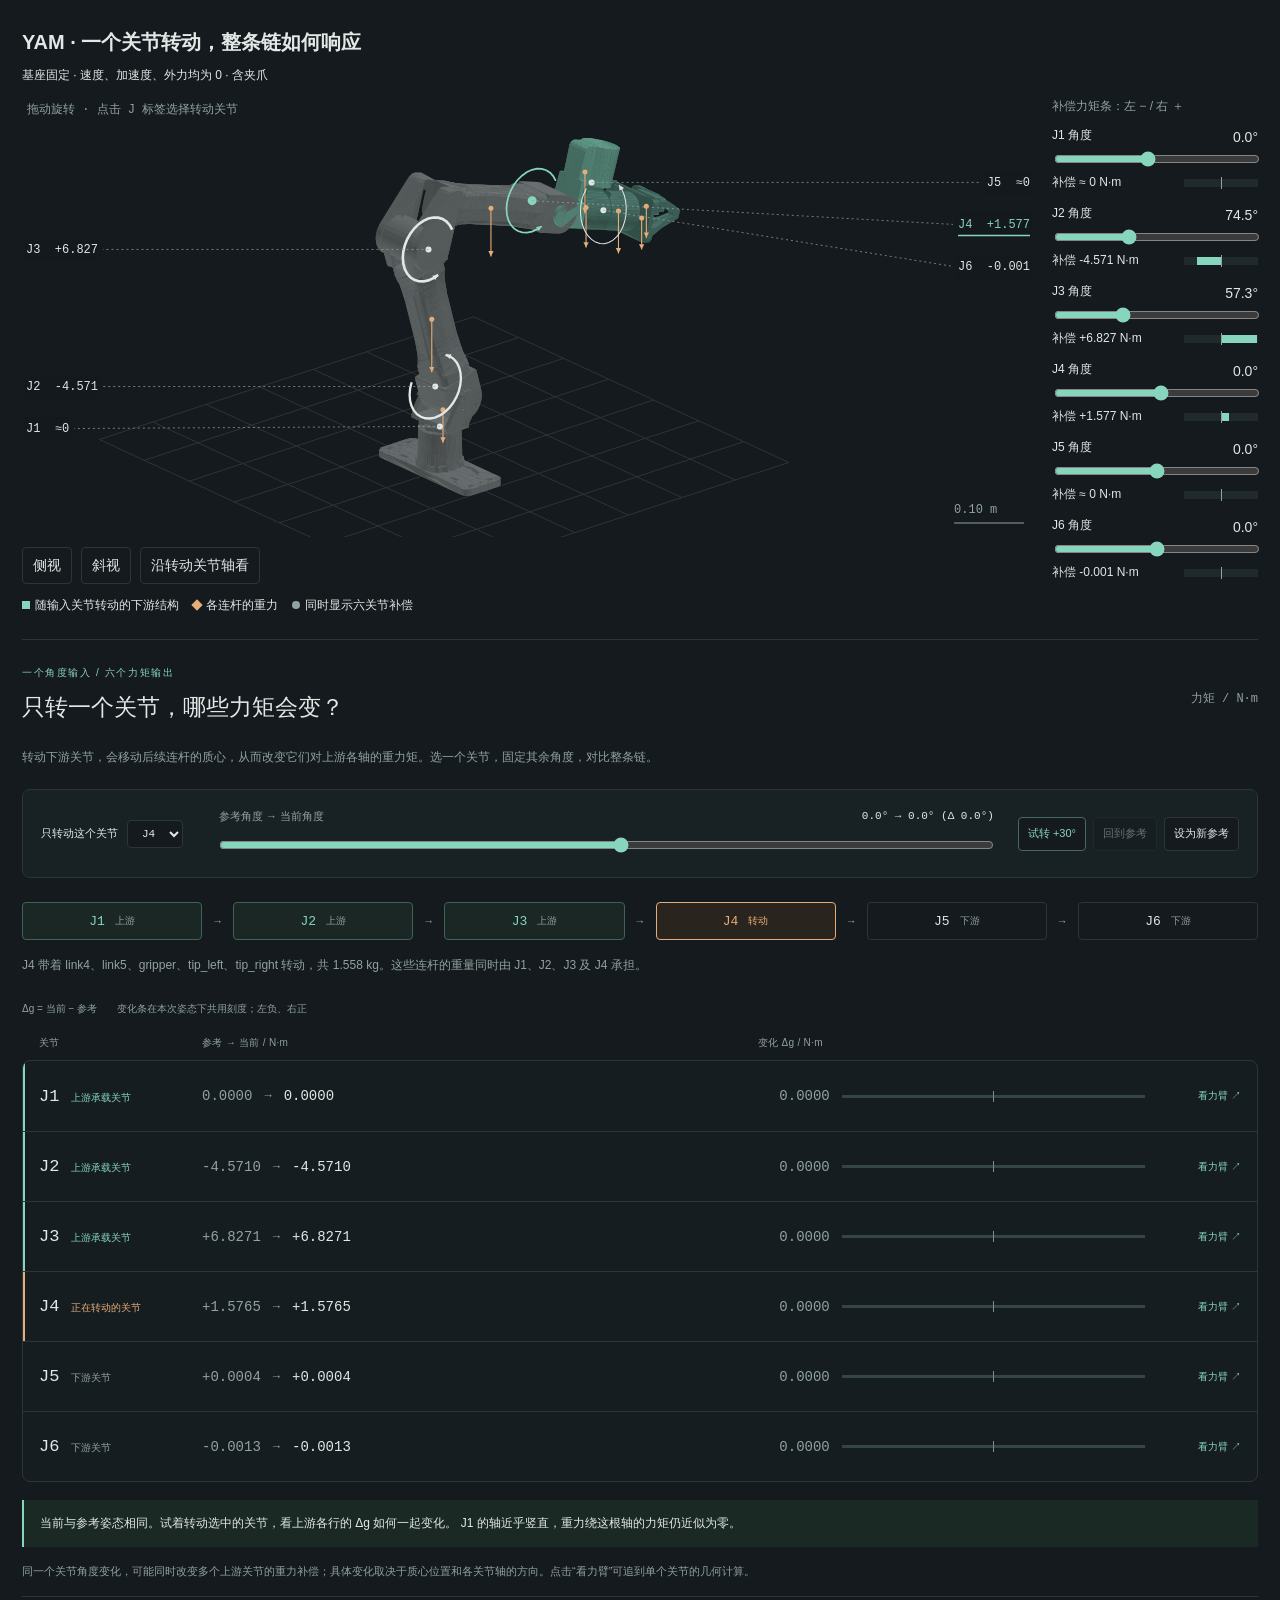
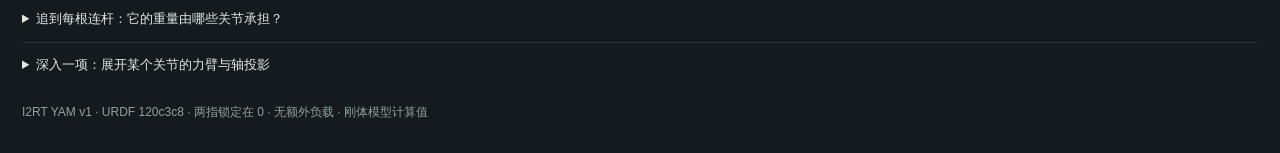
==== commit 38a1b61e: "Publish lesson two on joint-space inertia" ====
--- a/docs/labs/gravity.html
+++ b/docs/labs/gravity.html
@@ -320,7 +320,9 @@
       const jointColor=j=>state.heat?YamTorqueHeat.css(result.tau[j]):colors[j===state.j?'inertia':'ink'].css;
       const w=canvas.clientWidth,h=canvas.clientHeight;if(!w||!h)return;const dpr=Math.min(devicePixelRatio||1,2);canvas.width=w*dpr;canvas.height=h*dpr;ctx.setTransform(dpr,0,0,dpr,0,0);ctx.clearRect(0,0,w,h);
       const cy=Math.cos(state.yaw),sy=Math.sin(state.yaw),cp=Math.cos(state.pitch),sp=Math.sin(state.pitch);
-      const view=p=>[cy*p[0]-sy*p[1],-sp*(sy*p[0]+cy*p[1])+cp*p[2],cp*(sy*p[0]+cy*p[1])+sp*p[2]];
+      // A right-handed camera keeps projected torque turns consistent with
+      // the positive URDF axis and the right-hand rule (right × up = depth).
+      const view=p=>[cy*p[0]-sy*p[1],sp*(sy*p[0]+cy*p[1])+cp*p[2],-cp*(sy*p[0]+cy*p[1])+sp*p[2]];
       const worldMeshes=meshes.map(m=>{const f=result.fk.frames[m.name],world=m.vertices.map(v=>D.add(f.p,D.mv(f.R,v)));return {...m,world,points:world.map(view)};});
       const bounds=worldMeshes.flatMap(m=>m.points),minX=Math.min(...bounds.map(p=>p[0])),maxX=Math.max(...bounds.map(p=>p[0])),minY=Math.min(...bounds.map(p=>p[1])),maxY=Math.max(...bounds.map(p=>p[1]));
       const scale=Math.min((w-(w<360?90:170))/Math.max(.34,maxX-minX),(h-82)/Math.max(.42,maxY-minY)),mx=(maxX+minX)/2,my=(maxY+minY)/2;
@@ -330,7 +332,8 @@
       for(let k=-3;k<=4;k++){line(proj([k*.1,-.3,0]),proj([k*.1,.4,0]),colors.line.css);line(proj([-.3,k*.1,0]),proj([.4,k*.1,0]),colors.line.css);}
       const faces=[];
       for(const mesh of worldMeshes){
-        const focus=mesh.name===(state.panel==='gravity'?state.link:active[state.j].child),frame=result.fk.frames[mesh.name],downstream=frame.ancestors.includes(state.j);
+        const driver=state.axis?state.col:state.j;
+        const focus=mesh.name===(state.panel==='gravity'?state.link:active[driver].child),frame=result.fk.frames[mesh.name],downstream=frame.ancestors.includes(driver);
         // A link takes the heat colour of the active joint that drives it.
         const heatJoint=frame.ancestors.at(-1),color=state.heat&&heatJoint!==undefined?YamTorqueHeat.rgb(result.tau[heatJoint]):colors[focus?'inertia':downstream?'inertia':'ink'].rgb;
         const tint=state.heat && heatJoint!==undefined ? .76 : focus ? .72 : downstream ? .50 : .43,base=color.map((v,i)=>v*tint+colors.surface.rgb[i]*(1-tint));
@@ -340,16 +343,25 @@
       if(state.com)for(const frame of Object.values(result.fk.frames)){
         if(!frame.ancestors.length)continue;const c=proj(frame.com),end=proj(D.add(frame.com,[0,0,-.04-.035*Math.sqrt(frame.link.mass)]));ctx.fillStyle=colors.gravity.css;ctx.beginPath();ctx.arc(...c,frame.link.name===state.link?4:2.5,0,2*Math.PI);ctx.fill();line(c,end,colors.gravity.css,1.1);if(Math.hypot(end[0]-c[0],end[1]-c[1])>3)head(c,end,colors.gravity.css);
       }
+      if(state.acceleration)for(const frame of Object.values(result.fk.frames)){
+        if(!frame.ancestors.length||frame.link.name.startsWith('tip_')||D.dot(frame.ac,frame.ac)<1e-12)continue;
+        const p=proj(frame.com),end=proj(D.add(frame.com,D.scale(frame.ac,.11)));
+        ctx.fillStyle=colors.inertia.css;ctx.beginPath();ctx.arc(...p,2.5,0,2*Math.PI);ctx.fill();line(p,end,colors.inertia.css,1.5);
+        if(Math.hypot(end[0]-p[0],end[1]-p[1])>3)head(p,end,colors.inertia.css);
+      }
+      let axisEnd;
+      if(state.axis){const f=result.fk.jointFrames[state.j],start=proj(D.add(f.p,D.scale(f.axis,-.035)));axisEnd=proj(D.add(f.p,D.scale(f.axis,.19)));line(start,axisEnd,colors.muted.css,1.5);head(start,axisEnd,colors.muted.css);}
       const max=Math.max(.01,...result.tau.map(Math.abs));
       result.fk.jointFrames.forEach((f,j)=>{
         const p=proj(f.p),axis=f.axis,seed=Math.abs(axis[2])<.9?[0,0,1]:[0,1,0];let u=D.cross(seed,axis);u=D.scale(u,1/Math.sqrt(D.dot(u,u)));const v=D.cross(axis,u);
         const color=jointColor(j);
         ctx.beginPath();ctx.arc(...p,j===state.j?4.5:3,0,Math.PI*2);ctx.fillStyle=color;ctx.fill();
-        if(Math.abs(result.tau[j])>.0005){const pts=[],dir=Math.sign(result.tau[j]);for(let k=0;k<=24;k++){const t=.4+dir*k/24*4.7;pts.push(proj(D.add(f.p,D.add(D.scale(u,.048*Math.cos(t)),D.scale(v,.048*Math.sin(t))))));}ctx.beginPath();ctx.moveTo(...pts[0]);pts.slice(1).forEach(p=>ctx.lineTo(...p));ctx.lineWidth=1+1.6*Math.sqrt(Math.abs(result.tau[j])/max);ctx.strokeStyle=color;ctx.stroke();head(pts.at(-2),pts.at(-1),color);}
+        const radius=state.axis&&j===state.j?.10:.048;
+        if(Math.abs(result.tau[j])>(state.axis&&j===state.j?1e-12:.0005)){const pts=[],dir=Math.sign(result.tau[j]);for(let k=0;k<=24;k++){const t=.4+dir*k/24*4.7;pts.push(proj(D.add(f.p,D.add(D.scale(u,radius*Math.cos(t)),D.scale(v,radius*Math.sin(t))))));}ctx.beginPath();ctx.moveTo(...pts[0]);pts.slice(1).forEach(p=>ctx.lineTo(...p));ctx.lineWidth=1+1.6*Math.sqrt(Math.abs(result.tau[j])/max);ctx.strokeStyle=color;ctx.stroke();head(pts.at(-2),pts.at(-1),color);}
       });
       // Fixed left/right lanes avoid a cluster of six overlapping CAD callouts.
       const nodes=result.fk.jointFrames.map((f,j)=>({j,p:proj(f.p)}));
-      ctx.font=`11px ${getComputedStyle(document.documentElement).getPropertyValue('--mono')}`;ctx.textBaseline='middle';
+      ctx.font=`12px ${getComputedStyle(canvas).getPropertyValue('--mono')||'monospace'}`;ctx.textBaseline='middle';
       for(const side of [0,1]){
         const list=nodes.filter(n=>side?n.j>=3:n.j<3).sort((a,b)=>a.p[1]-b.p[1]);let last=30;
         for(const n of list){n.y=Math.max(last,Math.min(h-60,n.p[1]));last=n.y+42;}
@@ -361,6 +373,7 @@
           hits.push({j:n.j,x:x-5,y:n.y-16,w:len+10,h:32});
         }
       }
+      if(axisEnd){const label=`+J${state.j+1} 轴`,width=ctx.measureText(label).width,x=Math.max(5,Math.min(w-width-5,axisEnd[0]+8)),y=Math.max(34,Math.min(h-45,axisEnd[1]-8));ctx.fillStyle=colors.surface.css;ctx.fillRect(x-2,y-10,width+4,20);ctx.fillStyle=colors.ink.css;ctx.fillText(label,x,y);}
       ctx.fillStyle=colors.muted.css;ctx.fillText(state.hint||'拖动旋转 · 点击 J 标签观察',5,13);
       const length=.1*scale;line([w-length-10,h-14],[w-10,h-14],colors.muted.css);ctx.fillText('0.10 m',w-length-10,h-27);
       canvas.setAttribute('aria-label','当前六关节驱动力矩 / N·m：'+result.tau.map((t,j)=>`J${j+1} ${t.toFixed(4)}`).join('，')+'。拖动旋转视角。');
